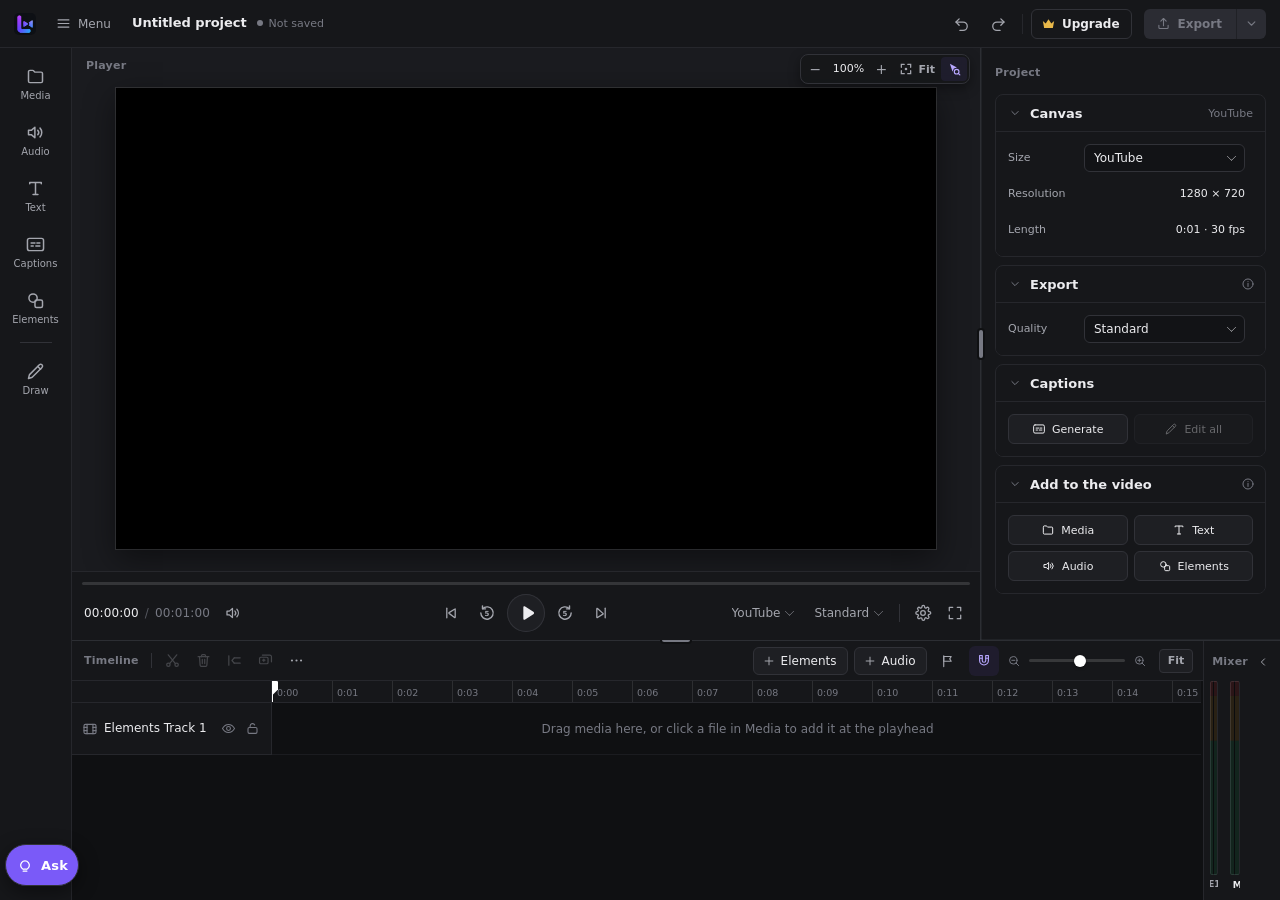
==== index.html @ 3e66e4fc "Lookie web build Co-Authored-By: Claude Opus 5.5 <noreply@anthropic.com>" ====
<!doctype html>
<html lang="en">
  <head>
    <meta charset="UTF-8" />
    <link rel="icon" type="image/x-icon" href="./favicon.ico" />
    <meta name="viewport" content="width=device-width, initial-scale=1.0" />
    <title>Lookie</title>
    <script type="module" crossorigin src="./assets/index-CnXq1qCG.js"></script>
    <link rel="stylesheet" crossorigin href="./assets/index-DeLPH0o-.css">
  </head>
  <body>
    <div id="root"></div>
  </body>
</html>
---- assets/index-DeLPH0o-.css ----
html,body,#root{margin:0;min-height:100vh;color-scheme:dark}body{font-family:Segoe UI Variable Text,Segoe UI,system-ui,-apple-system,sans-serif;font-size:13px;line-height:1.4;background:#0f1012;color:#ececef;-webkit-font-smoothing:antialiased;text-rendering:optimizeLegibility}button,input,select,textarea{font-family:inherit}body{user-select:none;-webkit-user-select:none}input,textarea,[contenteditable=true]{user-select:text;-webkit-user-select:text}::selection{background:#7a5af873;color:#fff}::-webkit-scrollbar{width:10px;height:10px}::-webkit-scrollbar-track{background:transparent}::-webkit-scrollbar-thumb{background:#34353b;border-radius:10px;border:3px solid transparent;background-clip:padding-box;min-height:32px}::-webkit-scrollbar-thumb:hover{background-color:#4a4b53}::-webkit-scrollbar-thumb:active{background-color:#5a5b64}::-webkit-scrollbar-button{display:none;width:0;height:0}::-webkit-scrollbar-corner{background:transparent}@keyframes demoCamShake{0%,to{translate:0 0;rotate:0deg;scale:1.08}13%{translate:-4% 2%;rotate:-.8deg}27%{translate:3% -3%;rotate:.6deg}41%{translate:-2% -1%;rotate:.2deg}55%{translate:4% 2%;rotate:-.6deg}69%{translate:-3% 3%;rotate:.7deg}83%{translate:2% -2%;rotate:-.3deg}}@keyframes demoKenBurnsIn{0%{scale:1;translate:0 0}to{scale:1.3;translate:7% 3%}}@keyframes demoKenBurnsOut{0%{scale:1.3;translate:7% 3%}to{scale:1;translate:0 0}}@keyframes demoBeatZoom{0%,50%{scale:1.16}18%,68%{scale:1.03}49%,99%{scale:1}}@keyframes demoTicker{0%{translate:110% 0}to{translate:-110% 0}}.lk-gallery{display:flex;flex-direction:column;gap:10px}.lk-tabs{display:flex;gap:2px;padding:3px;border-radius:10px;background:var(--bg-elevated);border:1px solid var(--border-light)}.lk-tab{flex:1;position:relative;padding:6px 4px;border:none;border-radius:7px;background:transparent;color:var(--text-secondary);font-size:11px;font-weight:600;cursor:pointer;white-space:nowrap}.lk-tab:hover{color:var(--text-primary)}.lk-tab.active{background:var(--bg-panel, #1b1d24);color:var(--text-primary);box-shadow:0 1px 3px #00000059}.lk-dot{position:absolute;top:5px;right:6px;width:5px;height:5px;border-radius:50%;background:var(--accent-from)}.lk-cats{flex-wrap:wrap;overflow-x:visible}.lk-hint{margin:0;font-size:11px;line-height:1.4;color:var(--text-secondary)}.lk-intensity{padding:2px 0}.lk-grid{display:grid;grid-template-columns:repeat(auto-fill,minmax(92px,1fr));gap:10px}.lk-card{display:flex;flex-direction:column;gap:5px;padding:0;border:none;background:none;cursor:pointer;text-align:left;min-width:0}.lk-card-img{display:block;width:100%;aspect-ratio:4 / 3;object-fit:cover;border-radius:8px;border:2px solid var(--border-light);background:#111;transition:border-color .12s,transform .12s}.lk-card:hover .lk-card-img{border-color:var(--accent-from);transform:translateY(-1px)}.lk-card.active .lk-card-img{border-color:var(--accent-from);box-shadow:0 0 0 2px var(--accent-from)}.lk-card-label{font-size:11px;color:var(--text-secondary);overflow:hidden;text-overflow:ellipsis;white-space:nowrap}.lk-card.active .lk-card-label{color:var(--text-primary);font-weight:600}.lk-card,.lk-card.active,.lk-card:hover{background:none;box-shadow:none}.audio-cleanup{margin-top:14px;padding-top:12px;border-top:1px solid var(--border);display:flex;flex-direction:column;gap:8px}.ac-title{font-size:12px;font-weight:700;color:var(--text-primary);letter-spacing:.02em}.ac-row{display:flex;gap:8px;align-items:center}.ac-seg{display:flex;flex:1;border:1px solid var(--border);border-radius:8px;overflow:hidden}.ac-seg button{flex:1;border:0;border-right:1px solid var(--border);background:transparent;color:var(--text-secondary);padding:7px 4px;font-size:12px;cursor:pointer}.ac-seg button:last-child{border-right:0}.ac-seg button.active{background:var(--accent-from, #a855f7);color:#fff}.ac-go{height:32px;padding:0 14px;border-radius:8px;border:0;cursor:pointer;font-weight:700;font-size:13px;color:#fff;background:linear-gradient(135deg,var(--accent-from, #a855f7),var(--accent-to, #6366f1))}.ac-go:disabled{opacity:.6;cursor:default}.ac-wide{width:100%}.ac-hint{margin:0;font-size:12px;color:var(--text-secondary);line-height:1.4}.ac-note{margin:2px 0 0;font-size:12px;color:#fde68a;line-height:1.4}.audio-cleanup label.ac-check{display:flex!important;flex-direction:row!important;align-items:center;gap:8px;font-size:12.5px;color:var(--text-primary);cursor:pointer}.audio-cleanup label.ac-check input{width:15px!important;height:15px;margin:0;accent-color:var(--accent-from, #a855f7)}.vt-grid{display:grid;grid-template-columns:repeat(3,1fr);gap:6px}.vt-grid button{height:30px;border:1px solid var(--border);border-radius:8px;background:transparent;color:var(--text-secondary);font-size:12px;cursor:pointer}.vt-grid button:hover:not(:disabled){color:var(--text-primary);border-color:var(--accent-from, #a855f7)}.vt-grid button.active{color:#fff;background:var(--accent-from, #a855f7);border-color:transparent}.vt-grid button:disabled{opacity:.6;cursor:default}.rf-select{width:100%;height:32px;border-radius:8px;border:1px solid var(--border);background:var(--bg-input, #0c0d12);color:var(--text-primary);padding:0 8px}.stage-text.stage-text-editing{cursor:text;outline:1.5px dashed var(--accent-from, #a855f7);outline-offset:2px;caret-color:transparent;user-select:text;-webkit-user-select:text}.cap-hl-toggle{display:flex!important;flex-direction:row!important;align-items:center;gap:8px;font-size:13px;margin:2px 0 10px;cursor:pointer}.cap-hl-toggle input{width:16px!important;height:16px;margin:0;accent-color:var(--accent-from, #a855f7)}.cap-hl-row.cap-hl-off{opacity:.45}.cap-preset-card .cap-preset-preview,.tpl-card .tpl-card-stage{background:radial-gradient(120% 90% at 30% 10%,rgba(255,236,210,.22),transparent 60%),linear-gradient(160deg,#8b9099,#5f646e,#3c4048)}.widget-grid{display:grid;grid-template-columns:repeat(2,1fr);gap:6px;padding:0 2px 8px}.widget-chip{display:flex;flex-direction:column;align-items:flex-start;gap:2px;text-align:left;border:1px solid var(--border);border-radius:10px;background:var(--surface-2, #1a1c25);padding:8px 10px;cursor:pointer}.widget-chip:hover{border-color:var(--accent-from, #a855f7)}.widget-chip-name{font-size:12.5px;font-weight:700;color:var(--text-primary)}.widget-chip-hint{font-size:11px;color:var(--text-secondary)}.edit-caret{position:fixed;z-index:2147483000;pointer-events:none;border-radius:1px;animation:edit-caret-blink 1.06s steps(1,end) .5s infinite}.edit-caret-line{background:#fff;mix-blend-mode:difference}.edit-caret-outline{box-shadow:0 0 0 1px #00000073,0 0 0 2px #ffffff59}@keyframes edit-caret-blink{0%{opacity:1}50%{opacity:0}}@keyframes demoTypeIn{0%{clip-path:inset(0 100% 0 0)}70%,to{clip-path:inset(0 0 0 0)}}.elements-flyout.pk-flyout,.media-flyout.pk-flyout{padding:0;gap:0;display:flex;flex-direction:column}.pk-panel{display:flex;flex-direction:column;min-height:0;flex:1 1 auto}.pk-body{flex:1 1 auto;min-height:0;overflow-y:auto;overflow-x:hidden;padding:0 12px 16px;display:flex;flex-direction:column;gap:12px;scrollbar-gutter:stable}.pk-sticky{position:sticky;top:0;z-index:2;margin:0 -12px;padding:0 12px 8px;background:var(--bg-panel);display:flex;flex-direction:column;gap:8px}.pk-footer{flex:0 0 auto;padding:10px 12px;border-top:1px solid var(--border);background:var(--bg-panel);display:flex;flex-direction:column;gap:8px}.pk-header{flex:0 0 auto;height:48px;display:flex;align-items:center;gap:8px;padding:0 8px 0 14px}.pk-title{margin:0;font-size:var(--fs-lg);font-weight:600;color:var(--text-primary);letter-spacing:0;flex:1 1 auto;white-space:nowrap;overflow:hidden;text-overflow:ellipsis}.pk-header-actions{display:flex;align-items:center;gap:4px;flex:0 0 auto}.pk-icon-btn{width:28px;height:28px;padding:0;display:inline-flex;align-items:center;justify-content:center;border:0;border-radius:var(--r-md);background:transparent;color:var(--text-secondary);cursor:pointer;flex:0 0 auto}.pk-icon-btn:hover:not(:disabled){background:var(--bg-hover);color:var(--text-primary);border-color:transparent}.pk-icon-btn.on{background:var(--bg-hover);color:var(--text-primary)}.pk-primary{height:var(--ctl-h);padding:0 12px;display:inline-flex;align-items:center;justify-content:center;gap:6px;border:0;border-radius:var(--r-md);background:var(--accent);color:var(--text-on-accent);font-size:var(--fs-sm);font-weight:600;cursor:pointer;white-space:nowrap}.pk-primary:hover:not(:disabled){background:var(--accent-hover);border-color:transparent}.pk-primary:active:not(:disabled){background:var(--accent-press)}.pk-primary.block{width:100%;height:var(--ctl-h-lg);font-size:var(--fs-md)}.pk-secondary{height:var(--ctl-h);padding:0 10px;display:inline-flex;align-items:center;justify-content:center;gap:6px;border:1px solid var(--border-light);border-radius:var(--r-md);background:var(--bg-elevated);color:var(--text-primary);font-size:var(--fs-sm);font-weight:500;cursor:pointer;white-space:nowrap}.pk-secondary.on{border-color:var(--accent-line);background:var(--accent-soft)}.pk-search{position:relative;display:flex;align-items:center}.pk-search input{width:100%;height:var(--ctl-h-lg);padding:0 30px 0 32px;border:1px solid var(--border-light);border-radius:var(--r-md);background:var(--bg-input);color:var(--text-primary);font-size:var(--fs-md)}.pk-search-icon{position:absolute;left:10px;color:var(--text-muted);pointer-events:none}.pk-search-clear{position:absolute;right:4px;width:24px;height:24px;padding:0;border:0;border-radius:var(--r-sm);background:transparent;color:var(--text-muted);display:inline-flex;align-items:center;justify-content:center}.pk-search-clear:hover:not(:disabled){color:var(--text-primary);background:var(--bg-hover);border-color:transparent}.pk-chips{display:flex;gap:6px;overflow-x:auto;overflow-y:hidden;scrollbar-width:none;margin:0 -12px;padding:0 12px;-webkit-mask-image:linear-gradient(90deg,#000 calc(100% - 18px),transparent);mask-image:linear-gradient(90deg,#000 calc(100% - 18px),transparent)}.pk-chips::-webkit-scrollbar{display:none}.pk-chip{flex:0 0 auto;height:26px;padding:0 10px;display:inline-flex;align-items:center;gap:5px;border:1px solid var(--border-light);border-radius:999px;background:transparent;color:var(--text-secondary);font-size:var(--fs-sm);font-weight:500;white-space:nowrap;cursor:pointer}.pk-chip:hover:not(:disabled){color:var(--text-primary);background:var(--bg-elevated)}.pk-chip.on,.pk-chip.on:hover:not(:disabled){background:var(--text-primary);border-color:var(--text-primary);color:var(--bg-app);font-weight:600}.pk-chip-count{font-size:var(--fs-2xs);opacity:.7;font-variant-numeric:tabular-nums}.pk-seg{display:flex;gap:2px;padding:2px;background:var(--bg-input);border:1px solid var(--border);border-radius:var(--r-lg);flex:0 0 auto}.pk-seg button{flex:1 1 0;min-width:0;height:26px;padding:0 6px;border:0;border-radius:var(--r-md);background:transparent;color:var(--text-secondary);font-size:var(--fs-sm);font-weight:500;white-space:nowrap;overflow:hidden;text-overflow:ellipsis;cursor:pointer}.pk-seg button:hover:not(.on):not(:disabled){color:var(--text-primary);background:#ffffff0a}.pk-seg button.on{background:var(--bg-hover);color:var(--text-primary);font-weight:600;box-shadow:0 1px 2px #0006,inset 0 0 0 1px #ffffff0d}.pk-shelf{display:flex;flex-direction:column;gap:8px}.pk-shelf-head{display:flex;align-items:center;justify-content:space-between;min-height:22px}.pk-shelf-head h3,.pk-drill-head h3{margin:0;font-size:var(--fs-sm);font-weight:600;color:var(--text-primary);letter-spacing:0;text-transform:none}.pk-see-all{height:22px;padding:0 4px 0 6px;display:inline-flex;align-items:center;gap:2px;border:0;border-radius:var(--r-sm);background:transparent;color:var(--text-secondary);font-size:var(--fs-xs);font-weight:500;cursor:pointer}.pk-see-all:hover:not(:disabled){color:var(--text-primary);background:var(--bg-hover);border-color:transparent}.pk-drill-head{display:flex;align-items:center;gap:4px;margin-left:-6px;min-height:28px}.pk-section-label{margin:2px 0 -4px;font-size:var(--fs-xs);font-weight:600;color:var(--text-muted)}.pk-grid{display:grid;gap:8px}.pk-grid.c2{grid-template-columns:repeat(2,minmax(0,1fr))}.pk-grid.c3{grid-template-columns:repeat(3,minmax(0,1fr))}.pk-grid.c4{grid-template-columns:repeat(4,minmax(0,1fr))}@container pkpanel (min-width: 400px){.pk-grid.c3{grid-template-columns:repeat(4,minmax(0,1fr))}.pk-grid.c4{grid-template-columns:repeat(5,minmax(0,1fr))}.pk-grid.c2{grid-template-columns:repeat(3,minmax(0,1fr))}}.pk-panel{container:pkpanel / inline-size}.pk-tile{position:relative;display:flex;flex-direction:column;gap:5px;min-width:0;padding:0;border:0;background:transparent;color:var(--text-secondary);text-align:left;cursor:pointer}.pk-tile:hover:not(:disabled),.pk-tile:active:not(:disabled){background:transparent}.pk-tile:focus-visible{box-shadow:none}.pk-tile-thumb{position:relative;display:flex;align-items:center;justify-content:center;width:100%;aspect-ratio:16 / 9;overflow:hidden;border:1px solid var(--border);border-radius:var(--r-md);background:var(--bg-elevated);color:#c9cad1;transition:border-color var(--dur-fast) var(--ease),background var(--dur-fast) var(--ease)}.pk-tile.sq .pk-tile-thumb{aspect-ratio:1 / 1}.pk-tile:hover .pk-tile-thumb{border-color:var(--border-strong);background:var(--bg-hover)}.pk-tile:focus-visible .pk-tile-thumb{box-shadow:var(--focus-ring)}.pk-tile.on .pk-tile-thumb{border-color:var(--accent);box-shadow:0 0 0 1px var(--accent)}.pk-tile-thumb>img,.pk-tile-thumb>video{width:100%;height:100%;object-fit:contain;display:block}.pk-tile-thumb>.pk-cover{width:100%;height:100%;object-fit:cover;background-size:cover;background-position:center}.pk-tile-thumb svg:not(.icon){max-width:60%;max-height:66%}.pk-tile-label{font-size:var(--fs-xs);line-height:1.25;white-space:nowrap;overflow:hidden;text-overflow:ellipsis}.pk-tile:hover .pk-tile-label,.pk-tile.on .pk-tile-label{color:var(--text-primary)}.pk-tile-add{position:absolute;right:4px;bottom:4px;width:20px;height:20px;display:inline-flex;align-items:center;justify-content:center;border-radius:999px;background:var(--accent);color:#fff;box-shadow:var(--shadow-1);opacity:0;transform:scale(.85);transition:opacity var(--dur-fast) var(--ease),transform var(--dur-fast) var(--ease);pointer-events:none}.pk-tile:hover .pk-tile-add,.pk-tile:focus-visible .pk-tile-add{opacity:1;transform:scale(1)}.pk-tile.locked .pk-tile-add{display:none}.pk-tile-badge{position:absolute;top:4px;left:4px;display:inline-flex}.pk-list{display:flex;flex-direction:column;gap:2px}.pk-row{position:relative;display:flex;align-items:center;gap:10px;min-height:48px;padding:6px;border-radius:var(--r-md);cursor:pointer}.pk-row:hover,.pk-row:focus-within{background:var(--bg-elevated)}.pk-row.on{background:var(--accent-softer)}.pk-row-play{width:32px;height:32px;flex:0 0 auto;padding:0;display:inline-flex;align-items:center;justify-content:center;border:1px solid var(--border-light);border-radius:999px;background:var(--bg-elevated);color:var(--text-primary)}.pk-row-play.on{background:var(--text-primary);color:var(--bg-app);border-color:var(--text-primary)}.pk-row-main{flex:1 1 auto;min-width:0;display:flex;flex-direction:column;gap:3px;border:0;padding:0;background:transparent;text-align:left;color:inherit;cursor:pointer}.pk-row-main:hover:not(:disabled){background:transparent}.pk-row-title{display:flex;align-items:center;gap:6px;min-width:0;font-size:var(--fs-md);font-weight:500;color:var(--text-primary)}.pk-row-title>span:first-child{white-space:nowrap;overflow:hidden;text-overflow:ellipsis;min-width:0}.pk-row-sub{font-size:var(--fs-xs);color:var(--text-muted);white-space:nowrap;overflow:hidden;text-overflow:ellipsis}.pk-row-side{display:flex;align-items:center;gap:2px;flex:0 0 auto}.pk-row-add{width:28px;height:28px;padding:0;display:inline-flex;align-items:center;justify-content:center;border:0;border-radius:var(--r-md);background:transparent;color:var(--text-secondary)}.pk-row:hover .pk-row-add,.pk-row-add:focus-visible{background:var(--accent);color:#fff}.pk-row-add:hover:not(:disabled){background:var(--accent-hover);color:#fff;border-color:transparent}.pk-row-fav{color:var(--text-muted);opacity:0}.pk-row:hover .pk-row-fav,.pk-row-fav:focus-visible,.pk-row-fav.on{opacity:1}.pk-row-fav.on{color:var(--warning)}.pk-row-fav.on .icon{fill:currentColor}.pk-tag{flex:0 0 auto;padding:0 5px;border-radius:var(--r-xs);background:var(--bg-hover);color:var(--text-secondary);font-size:var(--fs-2xs);font-weight:600;line-height:16px}.pk-disclosure{border:1px solid var(--border);border-radius:var(--r-lg);background:var(--bg-app)}.pk-disclosure-btn{width:100%;height:32px;padding:0 10px;display:flex;align-items:center;gap:8px;border:0;border-radius:var(--r-lg);background:transparent;color:var(--text-secondary);font-size:var(--fs-sm);font-weight:500;cursor:pointer}.pk-disclosure-btn:hover:not(:disabled){color:var(--text-primary);background:var(--bg-elevated);border-color:transparent}.pk-disclosure-btn>span:first-of-type{flex:1 1 auto;text-align:left}.pk-disclosure-badge{flex:0 1 auto!important;color:var(--text-muted);font-size:var(--fs-xs);white-space:nowrap;overflow:hidden;text-overflow:ellipsis;max-width:55%;text-align:right}.pk-disclosure-chev{transition:transform var(--dur) var(--ease)}.pk-disclosure.open .pk-disclosure-chev{transform:rotate(180deg)}.pk-disclosure-body{padding:4px 10px 12px;display:flex;flex-direction:column;gap:10px}.pk-field{display:flex;flex-direction:column;gap:5px;font-size:var(--fs-xs);color:var(--text-secondary)}.pk-field-row{display:flex;align-items:center;justify-content:space-between;gap:10px;font-size:var(--fs-sm);color:var(--text-secondary)}.pk-check{display:flex;align-items:center;gap:8px;font-size:var(--fs-sm);color:var(--text-secondary);cursor:pointer}.pk-check input{margin:0}.pk-hint{margin:0;font-size:var(--fs-xs);line-height:1.45;color:var(--text-muted);display:flex;align-items:center;gap:6px}.pk-hint.warn{color:var(--warning)}.pk-hint.err{color:var(--danger)}.pk-info{display:inline-flex;color:var(--text-muted);cursor:help;border-radius:999px}.pk-info:hover,.pk-info:focus-visible{color:var(--text-primary);outline:none}.pk-empty{display:flex;flex-direction:column;align-items:center;gap:8px;padding:28px 12px;text-align:center;color:var(--text-muted)}.pk-empty p{margin:0;font-size:var(--fs-sm);color:var(--text-secondary);max-width:240px;line-height:1.45}.pk-more{align-self:center}.pk-selbar{display:flex;align-items:center;gap:2px;padding:2px 2px 2px 10px;border:1px solid var(--accent-line);border-radius:var(--r-lg);background:var(--accent-softer);font-size:var(--fs-xs);color:var(--text-primary)}.pk-selbar>span{flex:1 1 auto;font-weight:600}.pk-menu-wrap{position:relative}.pk-menu{position:absolute;right:0;top:calc(100% + 4px);z-index:30;min-width:180px;padding:4px;border-radius:var(--r-lg);background:var(--bg-elevated);box-shadow:var(--shadow-pop);display:flex;flex-direction:column}.pk-menu button{height:30px;padding:0 10px;display:flex;align-items:center;gap:8px;border:0;border-radius:var(--r-md);background:transparent;color:var(--text-primary);font-size:var(--fs-sm);text-align:left}.pk-menu button.danger{color:var(--danger)}.pk-menu hr{border:0;border-top:1px solid var(--border-light);margin:4px 2px}.media-library.pk-panel{padding:0;gap:0;overflow:hidden;border-right:0;background:transparent}.media-card.pk-tile{cursor:grab}.media-rec-btn .icon{color:var(--danger)}.media-card.pk-tile:active{cursor:grabbing}.pk-duration{position:absolute;left:4px;bottom:4px;padding:0 5px;border-radius:var(--r-xs);background:#000000b8;color:#fff;font-size:var(--fs-2xs);line-height:16px;font-variant-numeric:tabular-nums}.rec-card{display:flex;flex-direction:column;gap:10px;padding:10px;border:1px solid var(--border-light);border-radius:var(--r-lg);background:var(--bg-elevated)}.rec-card-head{display:flex;align-items:center;gap:6px;font-size:var(--fs-sm);font-weight:600;color:var(--text-primary)}.rec-card-head .pk-icon-btn{margin-left:auto;width:24px;height:24px}.rec-modes{display:grid;grid-template-columns:repeat(2,minmax(0,1fr));gap:6px}.rec-mode{height:32px;padding:0 8px;display:flex;align-items:center;gap:7px;border:1px solid var(--border-light);border-radius:var(--r-md);background:var(--bg-panel);color:var(--text-secondary);font-size:var(--fs-xs);text-align:left;min-width:0}.rec-mode span{white-space:nowrap;overflow:hidden;text-overflow:ellipsis}.rec-mode.on{border-color:var(--accent);background:var(--accent-softer);color:var(--text-primary)}.rec-card .pk-disclosure{background:var(--bg-panel)}.rec-live-label{flex:1 1 auto;font-size:var(--fs-xs);color:var(--text-muted)}.rec-live .pk-primary{background:var(--danger)}.pk-tabs-wrap{flex:0 0 auto;padding:0 12px 10px}.pk-search-row{display:flex;align-items:center;gap:4px}.pk-search-row>.pk-search{flex:1 1 auto;min-width:0}.pk-search-row>.pk-icon-btn{width:32px;height:32px}.pk-filter-pop{display:flex;flex-direction:column;gap:8px;padding:8px 0 0;border-top:1px solid var(--border)}.pk-spin{width:12px;height:12px;border:2px solid currentColor;border-right-color:transparent;border-radius:50%;animation:pk-spin .8s linear infinite}@keyframes pk-spin{to{transform:rotate(360deg)}}.pk-progress{height:3px;border-radius:3px;background:var(--bg-hover);overflow:hidden}.pk-progress>span{display:block;height:100%;background:var(--accent);transition:width .2s linear}.pk-icon-thumb{width:44%;height:44%;color:#c9cad1}.pk-emoji-thumb{font-size:26px;line-height:1}.pk-font-sample{font-size:22px;max-width:90%;white-space:nowrap;overflow:hidden}.pk-template-sample{font-size:10px;max-width:92%;text-align:center;line-height:1.15;white-space:normal}.pk-cap-sample{max-width:92%;text-align:center;white-space:nowrap;overflow:hidden;text-overflow:ellipsis}.pk-tile-thumb .bundled-thumb{width:100%;height:100%;aspect-ratio:auto;border-radius:0}.sfx-row-wave .capsfx-wave{width:100%;height:14px;margin:0}.sfx-dur{min-width:38px;text-align:right;font-variant-numeric:tabular-nums}.pk-body .music-panel{padding:0;overflow:visible;gap:10px}.pk-body .vo-panel{padding:0;gap:16px}.vo-panel .vo-text{min-height:72px}.vo-panel .vo-voices button.vo-voice{border-color:var(--border-light)}.vo-panel .vo-voices button.vo-voice.on{border-color:var(--accent);background:var(--accent-softer)}.vo-panel .vo-actions{display:flex;gap:6px}.vo-panel .vo-actions button.pk-primary,.vo-panel .vo-actions button.pk-secondary{flex:1 1 0;padding:0 10px;border-radius:var(--r-md);font-size:var(--fs-sm)}.vo-panel .vo-actions button.pk-primary{background:var(--accent);border:0;color:#fff;font-weight:600}.vo-panel .vo-rec-start{width:100%;height:var(--ctl-h-lg)}.vo-panel .vo-rec-start .icon{color:var(--danger)}.vo-panel .vo-rec-live{background:var(--danger)}.pk-body .am-panel{gap:10px}.pk-grid.tsg-grid{margin:0}.pk-tile.tsg-card .tsg-stage{display:block;border:1px solid var(--border);border-radius:var(--r-md);transform:none}.pk-tile.tsg-card:hover .tsg-stage{border-color:var(--border-strong);transform:none}.pk-body .emoji-picker{display:flex;flex-direction:column;gap:10px}.pk-body .emoji-grid{grid-template-columns:repeat(auto-fill,minmax(36px,1fr));gap:2px}.pk-body .emoji-btn.emoji-btn{font-size:22px;border-radius:var(--r-md)}.pk-body .emoji-btn.emoji-btn:hover{transform:none;background:var(--bg-hover);border-color:transparent}.pk-body .emoji-related{margin:0;padding:0 0 8px;border-bottom:1px solid var(--border);display:flex;flex-direction:column;gap:4px}.cs-root.pk-panel{flex:1 1 auto;min-height:0}.pk-grid.cap-tpl-grid{grid-template-columns:repeat(2,minmax(0,1fr))}.cap-tpl-grid .tpl-card{border-width:1px;border-radius:var(--r-md);min-width:0}.cap-tpl-grid .tpl-card-stage{height:72px;padding:6px 8px}.cap-tpl-grid .tpl-card-text{font-size:15px}.cap-tpl-grid .tpl-card.active{border-color:var(--accent);box-shadow:0 0 0 1px var(--accent)}.cap-generate{display:flex;flex-direction:column;gap:6px}.cs-list-tools{flex:0 0 auto;padding:0 12px 8px;display:flex;flex-direction:column;gap:8px;border-bottom:1px solid var(--border)}.cs-list-tools:empty{display:none}.cs-find-opts{display:flex;align-items:center;gap:2px;font-size:var(--fs-xs);color:var(--text-secondary)}.cs-find-count{margin-right:4px}.pk-icon-btn.cs-opt-btn{width:auto;min-width:28px;padding:0 6px;font-size:var(--fs-xs);font-family:var(--font-mono)}.cs-replace-row{display:flex;gap:4px}.cs-replace-row .cs-search-input{height:var(--ctl-h);padding:0 8px}.draw-tools{display:grid;grid-template-columns:repeat(4,minmax(0,1fr));gap:6px}.draw-tool{height:54px;padding:4px 2px;display:flex;flex-direction:column;align-items:center;justify-content:center;gap:4px;border:1px solid var(--border);border-radius:var(--r-md);background:var(--bg-elevated);color:var(--text-secondary);font-size:var(--fs-2xs);min-width:0}.draw-tool span{max-width:100%;white-space:nowrap;overflow:hidden;text-overflow:ellipsis}.draw-tool.on{border-color:var(--accent);background:var(--accent-softer);color:var(--text-primary)}.draw-swatches{display:flex;flex-wrap:wrap;align-items:center;gap:6px}.draw-swatches .swatch{width:22px;height:22px}.draw-swatches .swatch:hover{transform:none}.draw-swatches input[type=color]{width:28px;height:24px}.draw-footer-row{display:flex;align-items:center;gap:2px}.draw-footer-row .pk-hint{flex:1 1 auto}.context-menu-swatches{display:flex;gap:4px;padding:4px 6px}.context-menu-swatch-btn{padding:3px;border:none;border-radius:5px;background:none;cursor:pointer;line-height:0}.context-menu-swatch-btn:hover{background:var(--bg-hover, rgba(255, 255, 255, .08))}.context-menu-swatch-btn .context-menu-swatch{width:14px;height:14px;border-radius:50%}.plans-btn{display:inline-flex;align-items:center;gap:6px;height:36px;padding:0 14px;margin-right:8px;border-radius:10px;cursor:pointer;font-weight:700;font-size:14px;color:#ffd76a;background:#ffc74014;border:1px solid rgba(255,199,64,.45);transition:background .15s,border-color .15s,transform .15s}.plans-btn:hover{background:#ffc74029;border-color:#ffc740;transform:translateY(-1px)}.plans-btn-premium{color:#fff;background:linear-gradient(135deg,#f59e0b,#f97316);border-color:transparent}.plans-btn-exclusive{color:#fff;background:linear-gradient(135deg,#a855f7,#ec4899 55%,#f59e0b);border-color:transparent}.plans-crown{flex:0 0 auto}.plans-backdrop{position:fixed;top:0;right:0;bottom:0;left:0;z-index:1000;background:#06070cb8;-webkit-backdrop-filter:blur(6px);backdrop-filter:blur(6px);display:flex;align-items:center;justify-content:center;padding:24px}.plans-modal{position:relative;width:min(1080px,100%);max-height:calc(100vh - 48px);overflow:auto;background:radial-gradient(1200px 400px at 50% -120px,rgba(122,90,248,.22),transparent 70%),#12131a;border:1px solid #2a2c38;border-radius:20px;padding:34px 32px 28px;box-shadow:0 30px 80px #0009;color:#e8e9f0}.plans-close{position:absolute;top:14px;right:16px;width:34px;height:34px;border-radius:50%;border:0;background:#ffffff0f;color:#c9cad6;font-size:22px;line-height:1;cursor:pointer}.plans-close:hover{background:#ffffff24;color:#fff}.plans-head{text-align:center;margin-bottom:26px}.plans-head h2{margin:0 0 6px;font-size:28px;letter-spacing:-.02em}.plans-head p{margin:0 0 18px;color:#9a9cad}.plans-billing{display:inline-flex;background:#1c1e28;border:1px solid #2a2c38;border-radius:999px;padding:4px}.plans-billing button{border:0;background:transparent;color:#a9abbb;padding:8px 18px;border-radius:999px;cursor:pointer;font-weight:600;font-size:14px}.plans-billing button.active{background:#2e3040;color:#fff}.plans-save{margin-left:6px;font-size:11px;font-weight:700;color:#4ade80}.plans-grid{display:grid;grid-template-columns:repeat(3,1fr);gap:18px;align-items:stretch}@media (max-width: 860px){.plans-grid{grid-template-columns:1fr}}.plans-card{position:relative;display:flex;flex-direction:column;background:#181a23;border:1px solid #2a2c38;border-radius:16px;padding:24px 22px 20px}.plans-card-premium{border-color:#f973168c}.plans-card.is-featured{border:1px solid transparent;background:linear-gradient(#1b1626,#1b1626) padding-box,linear-gradient(135deg,#a855f7,#ec4899,#f59e0b) border-box;box-shadow:0 0 0 1px #7a5af826,0 18px 50px #7a5af82e}.plans-card.is-needed{outline:2px solid #ffc740;outline-offset:3px}.plans-ribbon{position:absolute;top:-12px;left:50%;transform:translate(-50%);background:linear-gradient(135deg,#a855f7,#ec4899);color:#fff;font-size:11px;font-weight:800;letter-spacing:.06em;text-transform:uppercase;padding:5px 12px;border-radius:999px;white-space:nowrap}.plans-name{display:flex;align-items:center;gap:7px;font-size:18px;font-weight:800}.plans-card-premium .plans-name{color:#fdba74}.plans-card-exclusive .plans-name{color:#f0abfc}.plans-price{margin:12px 0 6px;display:flex;align-items:baseline;gap:6px;flex-wrap:wrap}.plans-amount{font-size:34px;font-weight:800;letter-spacing:-.02em;color:#fff}.plans-per{color:#8d8fa1;font-size:13px}.plans-tagline{color:#a9abbb;font-size:14px;margin:0 0 16px;min-height:40px}.plans-features{list-style:none;padding:0;margin:0 0 20px;display:flex;flex-direction:column;gap:10px;flex:1}.plans-features li{display:flex;gap:9px;font-size:14px;line-height:1.35;color:#dcdde6}.plans-check{flex:0 0 auto;margin-top:2px;color:#4ade80}.plans-card-exclusive .plans-check{color:#e879f9}.plans-soon{display:inline-block;margin-left:6px;font-style:normal;font-size:10.5px;font-weight:700;color:#93c5fd;background:#3b82f624;border-radius:999px;padding:1px 7px;vertical-align:1px}.plans-cta{height:44px;border-radius:11px;border:0;cursor:pointer;font-weight:800;font-size:15px;color:#fff;background:linear-gradient(135deg,#f59e0b,#f97316);transition:transform .15s,filter .15s}.plans-card-exclusive .plans-cta{background:linear-gradient(135deg,#a855f7,#ec4899)}.plans-cta:hover:not(:disabled){transform:translateY(-1px);filter:brightness(1.08)}.plans-cta.is-current{background:#2a2c38;color:#a9abbb;cursor:default}.plans-cta-spacer{height:44px}.plans-dev{margin-top:8px;border:1px dashed #3a3d4d;background:transparent;color:#7c7f93;border-radius:8px;padding:5px;font-size:12px;cursor:pointer}.plans-dev:hover{color:#cfd0db;border-color:#6b6f85}.plans-notice{margin-top:18px;text-align:center;font-size:14px;color:#fde68a;background:#f59e0b1a;border:1px solid rgba(245,158,11,.35);border-radius:10px;padding:10px 14px}.premium-badge{display:inline-flex;align-items:center;gap:3px;font-size:10px;font-weight:800;letter-spacing:.02em;line-height:1;color:#fff;background:linear-gradient(135deg,#f59e0b,#f97316);border-radius:999px;padding:3px 6px 3px 5px;box-shadow:0 1px 4px #0006}.premium-badge .plans-crown{width:10px;height:10px}.premium-badge-exclusive{background:linear-gradient(135deg,#a855f7,#ec4899)}.tpl-card{position:relative}.tpl-card-badge{position:absolute;top:6px;right:6px;z-index:2;pointer-events:none}.tpl-card.is-locked .tpl-card-stage{filter:saturate(.85)}.tpl-card.is-locked:hover .tpl-card-badge .premium-badge{transform:scale(1.08)}.element-chip{position:relative}.element-chip-badge{position:absolute;top:4px;right:4px;pointer-events:none;z-index:1}.element-chip-badge .premium-badge{font-size:0;padding:3px;gap:0}.insp-row{display:grid;grid-template-columns:68px minmax(0,1fr) auto;align-items:center;column-gap:8px;min-height:var(--ctl-h)}.insp-row.is-stacked{grid-template-columns:minmax(0,1fr) auto}.insp-row.is-stacked>.insp-label{grid-column:1 / -1}.insp-row.is-stacked>.insp-ctl{grid-column:1}.insp-label{font-size:var(--fs-xs);color:var(--text-secondary);white-space:nowrap;overflow:hidden;text-overflow:ellipsis;-webkit-user-select:none;user-select:none;cursor:default}.insp-ctl{display:flex;align-items:center;gap:8px;min-width:0}.insp-ctl>.dropdown,.insp-ctl>.custom-dropdown,.insp-ctl>select,.insp-ctl>.insp-seg{flex:1;min-width:0}.insp-acts{display:inline-flex;align-items:center;gap:2px}.insp-reset,.insp-kf{width:18px;height:18px;padding:0;display:inline-grid;place-items:center;border:0!important;border-radius:var(--r-sm);background:transparent!important;color:var(--text-muted);cursor:pointer}.insp-reset:hover,.insp-kf:hover:not(:disabled){color:var(--text-primary);background:var(--bg-hover)!important}.insp-reset.is-hidden{visibility:hidden}.insp-kf path{fill:none;stroke:currentColor;stroke-width:1.3}.insp-kf.keyed{color:var(--accent-text)}.insp-kf.keyed path{fill:var(--accent-soft)}.insp-kf.on{color:var(--accent-text)}.insp-kf.on path{fill:var(--accent);stroke:var(--accent-text)}.insp-kf:disabled{opacity:.35;cursor:default}.insp-range{-webkit-appearance:none;-moz-appearance:none;appearance:none;flex:1;min-width:40px;height:16px;margin:0;padding:0;background:transparent;cursor:pointer;--fill: calc(var(--ratio, 0) * 100%)}.insp-range::-webkit-slider-runnable-track{height:3px;border-radius:2px;background:linear-gradient(to right,var(--accent) var(--fill),var(--border-strong) var(--fill))}.insp-range::-webkit-slider-thumb{-webkit-appearance:none;width:12px;height:12px;margin-top:-4.5px;border-radius:50%;background:#fff;box-shadow:0 0 0 1px #0000004d,0 1px 2px #00000080}.insp-range:hover::-webkit-slider-thumb{transform:scale(1.15)}.insp-range:focus-visible{outline:none}.insp-range:focus-visible::-webkit-slider-thumb{box-shadow:0 0 0 3px var(--accent-line)}.insp-range:disabled{opacity:.4;cursor:default}.insp-num{display:inline-flex;align-items:center;flex:0 0 auto;height:24px;width:56px;padding:0 5px 0 0;border:1px solid var(--border-light);border-radius:var(--r-sm);background:var(--bg-input)}.insp-num:hover{border-color:var(--border-strong)}.insp-num:focus-within{border-color:var(--accent-line)}.overlay-card .insp-num input,.insp-num input{flex:1;min-width:0;width:100%;height:22px;padding:0 2px 0 6px!important;border:0!important;background:transparent!important;color:var(--text-primary);font-family:var(--font-mono);font-size:var(--fs-xs);font-variant-numeric:tabular-nums;text-align:right}.insp-num input:focus{outline:none}.insp-unit{font-size:var(--fs-2xs);color:var(--text-muted);margin-left:1px}.insp-seg{display:flex;gap:2px;padding:2px;min-width:0;border:1px solid var(--border);border-radius:var(--r-md);background:var(--bg-input)}.insp-seg.is-wrap{flex-wrap:wrap}.insp-seg>button{flex:1 1 0;min-width:0;height:22px;padding:0 6px;display:inline-flex;align-items:center;justify-content:center;gap:4px;border:0!important;border-radius:var(--r-sm);background:transparent;color:var(--text-secondary);font-size:var(--fs-xs);white-space:nowrap;overflow:hidden;text-overflow:ellipsis}.insp-seg.is-wrap>button{flex:1 0 auto}.insp-seg>button:hover:not(.active):not(:disabled){color:var(--text-primary);background:#ffffff0a}.insp-seg>button.active{background:var(--bg-hover);color:var(--text-primary);font-weight:600;box-shadow:0 1px 2px #0006}.insp-seg>button:disabled{opacity:.4}.insp-switch{margin-left:auto;width:30px;height:17px;padding:0;position:relative;border:0!important;border-radius:999px;background:var(--border-strong)!important;cursor:pointer}.insp-switch>span{position:absolute;top:2px;left:2px;width:13px;height:13px;border-radius:50%;background:#fff;transition:transform var(--dur, .15s) ease}.insp-switch.on{background:var(--accent)!important}.insp-switch.on>span{transform:translate(13px)}.insp-color{display:inline-flex;align-items:center;gap:8px}.insp-color input[type=color]{width:28px;height:22px;padding:0;border:1px solid var(--border-light);border-radius:var(--r-sm);background:none;cursor:pointer}.insp-color-hex{font-family:var(--font-mono);font-size:var(--fs-xs);color:var(--text-secondary)}.insp-more{display:flex;flex-direction:column;gap:10px}.insp-more-btn{align-self:flex-start;display:inline-flex;align-items:center;gap:4px;height:22px;padding:0 4px 0 0;border:0!important;background:none!important;color:var(--text-muted);font-size:var(--fs-xs);font-weight:500;cursor:pointer}.insp-more-btn:hover{color:var(--text-primary)}.insp-more-btn .icon{transition:transform var(--dur, .15s) ease}.insp-more.is-open>.insp-more-btn .icon{transform:rotate(90deg)}.insp-more-body{display:flex;flex-direction:column;gap:10px;padding-left:8px;border-left:1px solid var(--border)}.insp-note{margin:0;font-size:var(--fs-2xs);line-height:1.35;color:var(--text-muted)}.insp-note.is-warn{color:var(--warning)}.insp-btnbar{display:flex;gap:4px;flex-wrap:wrap}.insp-btnbar>button{height:26px;min-width:28px;padding:0 8px;display:inline-flex;align-items:center;justify-content:center;gap:5px;font-size:var(--fs-xs);border-radius:var(--r-sm)}.insp-btnbar>button.active{background:var(--bg-hover);color:var(--accent-text);box-shadow:inset 0 0 0 1px var(--accent-line)}.insp-btnbar>.insp-spacer{flex:1}.insp-subhead{font-size:var(--fs-2xs);font-weight:600;letter-spacing:.04em;text-transform:uppercase;color:var(--text-muted);margin-top:2px}.insp-gallery{display:flex;flex-direction:column;gap:6px}.insp-gallery-head{display:flex;align-items:center;min-height:20px}.insp-gallery-title{font-size:var(--fs-xs);color:var(--text-secondary)}.insp-seeall{margin-left:auto;display:inline-flex;align-items:center;gap:2px;height:20px;padding:0 2px 0 6px;border:0!important;background:none!important;color:var(--accent-text);font-size:var(--fs-xs);cursor:pointer}.insp-seeall:hover{text-decoration:underline}.insp-tiles{display:grid;grid-template-columns:repeat(var(--cols, 3),minmax(0,1fr));gap:6px}.insp-tile{display:flex;flex-direction:column;gap:4px;padding:0;min-width:0;height:auto;border:0!important;background:none!important;cursor:pointer;text-align:center}.insp-tile-thumb{position:relative;display:grid;place-items:center;overflow:hidden;aspect-ratio:16 / 10;width:100%;border-radius:var(--r-md);background:var(--bg-elevated);box-shadow:inset 0 0 0 1px var(--border)}.insp-tiles.is-wide .insp-tile-thumb{aspect-ratio:16 / 9}.insp-tile:hover .insp-tile-thumb{box-shadow:inset 0 0 0 1px var(--border-strong)}.insp-tile.active .insp-tile-thumb{box-shadow:0 0 0 2px var(--accent)}.insp-tile-thumb>img,.insp-tile-thumb>.insp-fill{width:100%;height:100%;object-fit:cover;display:block}.insp-tile-none{font-size:18px;color:var(--text-muted)}.insp-tile-label{font-size:var(--fs-2xs);line-height:1.2;color:var(--text-secondary);white-space:nowrap;overflow:hidden;text-overflow:ellipsis}.insp-tile.active .insp-tile-label{color:var(--text-primary);font-weight:600}.properties-panel-wrap .resizable-panel-inner{position:relative}.insp-drill{position:absolute;top:0;right:0;bottom:0;left:0;z-index:30;display:flex;flex-direction:column;background:var(--bg-panel)}.insp-drill-head{display:flex;align-items:center;gap:8px;flex:0 0 auto;height:44px;padding:0 10px;border-bottom:1px solid var(--border)}.insp-back{display:inline-flex;align-items:center;gap:2px;height:28px;padding:0 8px 0 4px;font-size:var(--fs-sm);border-radius:var(--r-md)}.insp-drill-title{font-size:var(--fs-md);font-weight:600;color:var(--text-primary)}.insp-drill-body{flex:1;overflow:auto;padding:12px 14px 16px;display:flex;flex-direction:column;gap:10px}.insp-search{height:var(--ctl-h);padding:0 10px;border-radius:var(--r-md);border:1px solid var(--border-light);background:var(--bg-input);color:var(--text-primary);font-size:var(--fs-sm)}.insp-chips{display:flex;flex-wrap:wrap;gap:4px}.insp-chip{height:22px;padding:0 9px;border-radius:999px;font-size:var(--fs-xs);border:1px solid var(--border-light)!important;background:transparent;color:var(--text-secondary)}.insp-chip.active{background:var(--bg-hover);color:var(--text-primary);border-color:var(--border-strong)!important}.prop-section-summary{margin-left:auto;padding-left:8px;max-width:45%;font-size:var(--fs-xs);font-weight:400;color:var(--text-muted);white-space:nowrap;overflow:hidden;text-overflow:ellipsis}.insp-project{display:flex;flex-direction:column;gap:8px}.insp-project-actions{display:grid;grid-template-columns:1fr 1fr;gap:6px}.insp-project-actions>button{height:30px;font-size:var(--fs-xs);display:inline-flex;align-items:center;justify-content:center;gap:6px}.insp-stat{font-family:var(--font-mono);font-size:var(--fs-xs);color:var(--text-primary);margin-left:auto}.insp-style-sample{font-size:17px;line-height:1;white-space:nowrap}.insp-tile-thumb .cap-anim-demo-text{font-size:12px}.insp-tile-thumb .anim-chip-demo{width:30%;height:40%}.insp-swatches{display:flex;flex-wrap:wrap;gap:4px;padding-left:76px}.insp-swatches .swatch{width:18px;height:18px;border-radius:50%;padding:0;border:1px solid rgba(255,255,255,.15)}.insp-swatches .swatch.active{box-shadow:0 0 0 2px var(--bg-panel),0 0 0 3px var(--accent)}.multi-color-swatch.is-clear{display:inline-grid;place-items:center;background:transparent;color:var(--text-muted);border:1px dashed var(--border-strong)}.prop-section-header{display:flex;align-items:center}.multi-actions>button{display:inline-flex;align-items:center;justify-content:center;gap:5px}.insp-stack{display:flex;flex-direction:column;gap:10px}.cap-live-preview-stage.is-compact .cap-demo-safe{aspect-ratio:16 / 5;padding:6px 10px 8px;align-items:center}.cap-props{gap:10px}.cap-props>.clip-name{display:flex;margin-bottom:4px;font-size:var(--fs-md);font-weight:600}.cap-live-preview-stage.is-compact{box-shadow:0 -10px 0 0 var(--bg-panel),0 10px 16px -12px #000000d9}.cap-props .cap-text-edit{width:100%;min-height:54px}.cap-props .insp-row .cap-text-input{flex:1;min-width:0}.insp-drill .cap-preset-grid{display:grid;grid-template-columns:repeat(2,minmax(0,1fr));gap:8px}.insp-tile-thumb .cap-preset-sample{white-space:nowrap}.insp-btnbar>button.primary{background:var(--accent);color:var(--text-on-accent);border-color:transparent}.insp-btnbar>button.danger:hover{color:var(--danger)}.prop-section-body .insp-row+.insp-row{margin-top:-4px}.sound-tabs{display:flex;gap:4px;padding:4px 10px 8px}.sound-tabs button{flex:1;height:30px;border-radius:8px;border:1px solid var(--border);background:transparent;color:var(--text-secondary);font-weight:600;font-size:12.5px;cursor:pointer}.sound-tabs button.active{background:var(--accent-from, #a855f7);border-color:transparent;color:#fff}.music-panel{display:flex;flex-direction:column;gap:8px;padding:0 10px 10px;overflow:auto}.music-moods{display:flex;flex-wrap:wrap;gap:5px}.music-moods button{border:1px solid var(--border);border-radius:999px;background:transparent;color:var(--text-secondary);font-size:11.5px;padding:3px 10px;cursor:pointer}.music-moods button.active{color:#fff;border-color:var(--accent-from, #a855f7);background:#a855f733}.music-list{display:flex;flex-direction:column;gap:6px}.music-row{display:flex;align-items:center;gap:8px;padding:7px 8px;border:1px solid var(--border);border-radius:10px;background:var(--surface-2, #1a1c25)}.music-play{width:32px;height:32px;border-radius:50%;border:0;background:#2a2c38;color:#fff;cursor:pointer;font-size:12px;flex:0 0 auto}.music-play.on{background:var(--accent-from, #a855f7)}.music-meta{display:flex;flex-direction:column;min-width:0;flex:1}.music-name{font-size:13px;font-weight:700;color:var(--text-primary)}.music-sub{font-size:11px;color:var(--text-secondary)}.music-add{height:28px;padding:0 10px;border-radius:8px;border:1px solid var(--border);background:transparent;color:var(--text-primary);font-size:12px;font-weight:600;cursor:pointer;white-space:nowrap}.music-add:hover:not(:disabled){border-color:var(--accent-from, #a855f7)}.music-add:disabled{opacity:.5;cursor:default}.music-hint{margin:2px 0 0;font-size:11.5px;color:var(--text-secondary);line-height:1.4}.music-source{display:flex;gap:2px;padding:2px;border-radius:9px;background:var(--bg-input, #0f1016);border:1px solid var(--border)}.music-source button{flex:1;height:26px;border:0;border-radius:7px;background:transparent;color:var(--text-secondary);font-size:12px;font-weight:600;cursor:pointer;transition:background .15s,color .15s}.music-source button:hover{color:var(--text-primary)}.music-source button.active{background:var(--bg-elevated, #1a1c25);color:var(--text-primary);box-shadow:0 1px 2px #0006}.am-panel{--am-red: #fa2d48;--am-hover: rgba(255, 255, 255, .06);--am-line: rgba(255, 255, 255, .07);--am-p: 0;display:flex;flex-direction:column;gap:10px;min-width:0;font-family:-apple-system,BlinkMacSystemFont,SF Pro Text,Segoe UI Variable Text,Segoe UI,system-ui,sans-serif}.am-search{position:relative}.am-search-icon{position:absolute;left:9px;top:50%;width:14px;height:14px;transform:translateY(-50%);fill:none;stroke:var(--text-secondary);stroke-width:1.7;stroke-linecap:round;pointer-events:none}.am-search input{width:100%;box-sizing:border-box;height:32px;padding:0 28px 0 30px;border-radius:9px;border:1px solid transparent;background:#ffffff12;color:var(--text-primary);font:inherit;font-size:13px;outline:none;transition:border-color .15s,background .15s}.am-search input::placeholder{color:var(--text-secondary)}.am-search input:focus{border-color:var(--am-red);background:#ffffff17}.am-search input::-webkit-search-cancel-button{display:none}.am-clear{position:absolute;right:5px;top:50%;transform:translateY(-50%);width:20px;height:20px;border:0;border-radius:50%;background:#ffffff2e;color:var(--bg-app, #0c0d12);font-size:14px;font-weight:700;line-height:1;cursor:pointer;display:grid;place-items:center;padding:0}.am-clear:hover{background:#ffffff4d}.am-charts{display:flex;gap:6px;overflow-x:auto;scrollbar-width:none;margin:0 -10px;padding:0 10px;scroll-padding:0 10px;-webkit-mask-image:linear-gradient(90deg,transparent,#000 10px,#000 calc(100% - 18px),transparent);mask-image:linear-gradient(90deg,transparent,#000 10px,#000 calc(100% - 18px),transparent)}.am-charts button{flex:0 0 auto;border:0;border-radius:999px;background:#ffffff12;color:var(--text-primary);font:inherit;font-size:11.5px;font-weight:600;padding:4px 11px;cursor:pointer;transition:background .15s,color .15s}.am-charts button:hover{background:#ffffff21}.am-charts button.active{background:var(--am-red);color:#fff}.am-status{margin:0;font-size:11.5px;color:var(--text-secondary)}.am-error{color:#ff6b7d}.am-empty{margin:10px 0;font-size:12px;color:var(--text-secondary);text-align:center}.am-empty p{margin:0 0 10px}.am-retry{height:28px;padding:0 14px;border-radius:999px;border:0;background:var(--am-red);color:#fff;font:inherit;font-size:12px;font-weight:600;cursor:pointer}.am-body{display:flex;flex-direction:column;gap:14px;transition:opacity .18s}.am-body.stale{opacity:.5;pointer-events:none}.am-section{display:flex;flex-direction:column;gap:8px;min-width:0}.am-section-head{display:flex;align-items:flex-end;justify-content:space-between;gap:8px}.am-section-head>div:first-child{display:flex;flex-direction:column;min-width:0}.am-section-head h3{margin:0;font-size:17px;font-weight:700;letter-spacing:-.01em;color:var(--text-primary)}.am-section-head span{font-size:11px;color:var(--text-secondary);white-space:nowrap;overflow:hidden;text-overflow:ellipsis}.am-shelf-nav{display:flex;gap:4px}.am-shelf-nav button{width:24px;height:24px;border-radius:50%;border:0;background:#ffffff14;color:var(--text-primary);font-size:16px;line-height:1;cursor:pointer;padding:0 0 2px}.am-shelf-nav button:hover{background:#ffffff29}.am-clean{display:flex;align-items:center;gap:5px;font-size:11px;color:var(--text-secondary);white-space:nowrap;cursor:pointer}.am-clean input{margin:0;accent-color:var(--am-red)}.am-img{display:block;width:100%;height:100%;object-fit:cover;opacity:0;transition:opacity .25s;background:#2a2b31}.am-img.loaded{opacity:1}.am-img-empty{opacity:1;display:grid;place-items:center;color:var(--text-secondary);font-size:18px;background:linear-gradient(135deg,#34353d,#24252b)}.am-shelf{display:grid;grid-auto-flow:column;grid-auto-columns:112px;gap:12px;overflow-x:auto;scroll-snap-type:x mandatory;padding-bottom:2px;scrollbar-width:none}.am-card{display:flex;flex-direction:column;gap:2px;min-width:0;scroll-snap-align:start}.am-card-art{position:relative;width:112px;height:112px;padding:0;border:0;border-radius:8px;overflow:hidden;cursor:pointer;background:#2a2b31;box-shadow:0 4px 14px #00000059}.am-card-art:after{content:"";position:absolute;top:0;right:0;bottom:0;left:0;background:#00000040;opacity:0;transition:opacity .18s}.am-card-art:hover:after,.am-card.current .am-card-art:after{opacity:1}.am-rank-chip{position:absolute;left:6px;top:6px;z-index:1;min-width:18px;height:18px;padding:0 5px;box-sizing:border-box;border-radius:9px;background:#0000008c;-webkit-backdrop-filter:blur(6px);backdrop-filter:blur(6px);color:#fff;font-size:10.5px;font-weight:700;line-height:18px;text-align:center}.am-card-play{position:absolute;right:7px;bottom:7px;z-index:1;width:30px;height:30px;border-radius:50%;background:var(--am-red);color:#fff;display:grid;place-items:center;box-shadow:0 2px 8px #0006;opacity:0;transform:scale(.85);transition:opacity .18s,transform .18s}.am-card-art:hover .am-card-play,.am-card-play.playing,.am-card-play.loading,.am-card-play.paused{opacity:1;transform:none}.am-card-play svg{width:13px;height:13px;fill:currentColor}.am-card-title{margin-top:5px;display:flex;align-items:center;gap:4px;font-size:12px;font-weight:600;color:var(--text-primary);white-space:nowrap;overflow:hidden;text-overflow:ellipsis}.am-card.current .am-card-title{color:var(--am-red)}.am-card-artist{font-size:11px;color:var(--text-secondary);white-space:nowrap;overflow:hidden;text-overflow:ellipsis}.am-list{display:flex;flex-direction:column}.am-row{position:relative;display:flex;align-items:center;gap:10px;padding:7px 6px;border-radius:8px;cursor:pointer;min-width:0;transition:background .12s}.am-row+.am-row:before{content:"";position:absolute;left:60px;right:6px;top:0;height:1px;background:var(--am-line)}.am-row:hover,.am-row.current{background:var(--am-hover)}.am-row:hover:before,.am-row:hover+.am-row:before,.am-row.current:before,.am-row.current+.am-row:before{opacity:0}.am-rank{flex:0 0 auto;width:18px;margin-right:-4px;text-align:center;font-size:12px;font-weight:600;color:var(--text-secondary);font-variant-numeric:tabular-nums}.am-row.current .am-rank{color:var(--am-red)}.am-art{position:relative;flex:0 0 auto;width:44px;height:44px;padding:0;border:0;border-radius:6px;overflow:hidden;background:#2a2b31;cursor:pointer;box-shadow:0 1px 3px #00000059}.am-art-over{position:absolute;top:0;right:0;bottom:0;left:0;display:grid;place-items:center;color:#fff;background:#00000073;opacity:0;transition:opacity .15s}.am-art-over svg{width:16px;height:16px;fill:currentColor;filter:drop-shadow(0 1px 2px rgba(0,0,0,.5))}.am-row:hover .am-art-over,.am-art:focus-visible .am-art-over,.am-art-over.playing,.am-art-over.loading,.am-art-over.paused{opacity:1}.am-meta{display:flex;flex-direction:column;gap:1px;min-width:0;flex:1}.am-title{display:flex;align-items:center;gap:5px;min-width:0;font-size:13px;font-weight:600;color:var(--text-primary);letter-spacing:-.005em}.am-row.current .am-title{color:var(--am-red)}.am-title-text{white-space:nowrap;overflow:hidden;text-overflow:ellipsis;min-width:0}.am-explicit{flex:0 0 auto;display:inline-grid;place-items:center;width:12px;height:12px;border-radius:2px;background:#ffffff73;color:#111;font-size:8.5px;font-weight:800;line-height:1}.am-sub{font-size:11.5px;color:var(--text-secondary);white-space:nowrap;overflow:hidden;text-overflow:ellipsis}.am-side{flex:0 0 auto;display:flex;align-items:center;gap:8px}.am-dur{font-size:11px;color:var(--text-secondary);font-variant-numeric:tabular-nums}.am-badge{align-self:flex-start;display:inline-flex;align-items:center;gap:4px;margin-top:3px;height:17px;padding:0 7px 0 5px;border-radius:5px;background:#000;border:1px solid rgba(255,255,255,.28);color:#fff;font-size:9.5px;font-weight:600;letter-spacing:.01em;text-decoration:none;white-space:nowrap;transition:border-color .15s,background .15s}.am-badge svg{width:9px;height:9px;fill:var(--am-red)}.am-badge:hover{border-color:var(--am-red);background:#140306}.am-row .am-badge{background:transparent;border-color:#ffffff24;color:var(--text-secondary)}.am-row:hover .am-badge,.am-row.current .am-badge{background:#000;border-color:#ffffff47;color:#fff}.am-row .am-badge:hover{border-color:var(--am-red)}.am-add{display:inline-flex;align-items:center;gap:5px;height:26px;padding:0 11px;border-radius:999px;border:0;background:#ffffff1a;color:var(--text-primary);font:inherit;font-size:11.5px;font-weight:700;cursor:pointer;white-space:nowrap;transition:background .15s,color .15s}.am-add:hover:not(:disabled){background:var(--am-red);color:#fff}.am-add:disabled{opacity:.55;cursor:default}.am-add.done{background:#2ecc712e;color:#5be39a;opacity:1}.am-row-progress{position:absolute;left:6px;right:6px;bottom:0;height:2px;border-radius:1px;background:#ffffff14;overflow:hidden}.am-row-progress:after{content:"";position:absolute;top:0;right:0;bottom:0;left:0;background:var(--am-red);transform-origin:left;transform:scaleX(var(--am-p))}.am-bars{display:flex;align-items:flex-end;gap:2px;height:14px}.am-bars i{display:block;width:3px;height:100%;border-radius:1px;background:#fff;transform-origin:bottom;animation:am-bar .9s ease-in-out infinite}.am-bars i:nth-child(2){animation-delay:-.3s;animation-duration:.75s}.am-bars i:nth-child(3){animation-delay:-.55s;animation-duration:1.05s}.am-bars i:nth-child(4){animation-delay:-.15s;animation-duration:.85s}.am-bars.paused i{animation-play-state:paused}@keyframes am-bar{0%,to{transform:scaleY(.25)}50%{transform:scaleY(1)}}.am-spin{width:14px;height:14px;border-radius:50%;border:2px solid rgba(255,255,255,.3);border-top-color:#fff;animation:am-spin .7s linear infinite;box-sizing:border-box}.am-spin.small{width:10px;height:10px;border-width:1.5px}@keyframes am-spin{to{transform:rotate(360deg)}}.am-skel{cursor:default}.am-skel-art{flex:0 0 auto;width:44px;height:44px;border-radius:6px}.am-skel-lines{display:flex;flex-direction:column;gap:6px;flex:1}.am-skel-lines i{display:block;height:9px;border-radius:4px;width:70%}.am-skel-lines i+i{width:45%}.am-skel-art,.am-skel-lines i{background:linear-gradient(90deg,#ffffff0d 25%,#ffffff1c,#ffffff0d 75%);background-size:200% 100%;animation:am-shimmer 1.2s linear infinite}@keyframes am-shimmer{0%{background-position:200% 0}to{background-position:-200% 0}}.am-note{margin:0;font-size:10.5px;color:var(--text-muted, #5f6170);line-height:1.45}.am-mini{position:sticky;bottom:0;z-index:2;margin:0 -4px;border-radius:12px;background:#24252ce0;-webkit-backdrop-filter:blur(18px) saturate(1.4);backdrop-filter:blur(18px) saturate(1.4);border:1px solid rgba(255,255,255,.08);box-shadow:0 -6px 24px #00000073;overflow:hidden;animation:am-rise .22s ease-out}@keyframes am-rise{0%{transform:translateY(12px);opacity:0}}.am-seek{position:relative;height:10px;margin-bottom:-6px;cursor:pointer;touch-action:none}.am-seek:before{content:"";position:absolute;left:0;right:0;top:0;height:3px;background:#ffffff1a}.am-seek-fill{position:absolute;left:0;right:0;top:0;height:3px;background:var(--am-red);transform-origin:left;transform:scaleX(var(--am-p))}.am-seek:hover:before,.am-seek:hover .am-seek-fill{height:5px}.am-mini-row{display:flex;align-items:center;gap:9px;padding:8px 8px 4px}.am-mini-art{flex:0 0 auto;width:40px;height:40px;border-radius:6px;overflow:hidden;box-shadow:0 2px 6px #0006}.am-mini-meta{display:flex;flex-direction:column;min-width:0;flex:1}.am-mini-meta .am-title{font-size:12.5px}.am-mini-time{font-size:10.5px;color:var(--text-secondary);font-variant-numeric:tabular-nums;white-space:nowrap}.am-mini-play{flex:0 0 auto;width:32px;height:32px;border-radius:50%;border:0;background:#fff;color:#111;display:grid;place-items:center;cursor:pointer;padding:0;transition:transform .12s}.am-mini-play:hover{transform:scale(1.06)}.am-mini-play svg{width:13px;height:13px;fill:currentColor}.am-mini-play .am-spin{border-color:#0003;border-top-color:#111}.am-mini-close{flex:0 0 auto;width:22px;height:22px;border-radius:50%;border:0;background:transparent;color:var(--text-secondary);font-size:16px;line-height:1;cursor:pointer;padding:0}.am-mini-close:hover{color:var(--text-primary);background:#ffffff14}.am-mini-actions{display:flex;align-items:center;justify-content:space-between;gap:8px;padding:0 8px 8px 57px}.am-mini-actions .am-badge{margin-top:0}@media (prefers-reduced-motion: reduce){.am-bars i,.am-skel-art,.am-skel-lines i,.am-mini{animation:none}}.vo-panel{display:flex;flex-direction:column;gap:10px;padding:10px 12px 14px}.vo-text{width:100%;box-sizing:border-box;resize:vertical;min-height:90px;background:var(--panel-2, #1c1c22);color:inherit;border:1px solid var(--border, #33333d);border-radius:8px;padding:8px 10px;font:inherit;font-size:13px;line-height:1.4}.vo-text:focus{outline:none;border-color:var(--accent, #7c5cff)}.vo-voices{display:grid;grid-template-columns:1fr 1fr;gap:6px}.vo-voices button{display:flex;flex-direction:column;align-items:flex-start;gap:1px;text-align:left;padding:6px 8px;border-radius:7px;border:1px solid var(--border, #33333d);background:transparent;color:inherit;cursor:pointer}.vo-voices button:hover{border-color:var(--accent, #7c5cff)}.vo-voices button.active{border-color:var(--accent, #7c5cff);background:color-mix(in srgb,var(--accent, #7c5cff) 18%,transparent)}.vo-name{font-size:12.5px;font-weight:600}.vo-hint{font-size:10.5px;opacity:.65}.vo-speed{display:flex;align-items:center;gap:8px;font-size:12px}.vo-speed input{flex:1}.vo-speed-val{width:42px;text-align:right;opacity:.8;font-variant-numeric:tabular-nums}.vo-actions{display:flex;gap:6px}.vo-actions button{flex:1;padding:7px 8px;border-radius:7px;border:1px solid var(--border, #33333d);background:transparent;color:inherit;cursor:pointer;font-size:12.5px}.vo-actions button.vo-add{background:var(--accent, #7c5cff);border-color:var(--accent, #7c5cff);color:#fff;font-weight:600}.vo-actions button:disabled{opacity:.45;cursor:default}.vo-status{margin:0;font-size:12px;opacity:.85}.vo-error{margin:0;font-size:12px;color:#ff7a7a}.vo-hint-text{margin:0;font-size:11px;opacity:.55;line-height:1.4}.vo-rec{display:flex;flex-direction:column;gap:6px;padding:10px;border:1px solid var(--border, #33333d);border-radius:10px}.vo-rec-head{font-size:12.5px;font-weight:700}.vo-rec-btn{padding:8px;border-radius:8px;border:1px solid #ef4444;background:color-mix(in srgb,#ef4444 16%,transparent);color:inherit;font-weight:700;cursor:pointer}.vo-rec-btn.on{background:#ef4444;color:#fff;animation:vo-rec-pulse 1s ease-in-out infinite}.vo-rec-btn:disabled{opacity:.5;cursor:default}@keyframes vo-rec-pulse{50%{box-shadow:0 0 0 4px #ef44444d}}.vo-rec-opt{display:flex;gap:6px;align-items:flex-start;font-size:11.5px;opacity:.85}.vo-or{font-size:11px;opacity:.55;text-align:center;margin-top:2px}.tsg-grid{display:grid;grid-template-columns:repeat(2,1fr);gap:8px;margin-bottom:6px}.tsg-card{display:flex;flex-direction:column;gap:4px;padding:0;border:none;background:none;cursor:pointer;min-width:0}.tsg-stage{position:relative;display:block;width:100%;aspect-ratio:16 / 9;container-type:size;overflow:hidden;border-radius:8px;border:2px solid var(--border-light);background-size:cover;background-position:center;transition:border-color .12s,transform .12s}.tsg-card:hover .tsg-stage{border-color:var(--accent-from);transform:translateY(-1px)}.tsg-text{pointer-events:none;-webkit-user-select:none;user-select:none}.tsg-label{font-size:11px;color:var(--text-secondary);text-align:left;white-space:nowrap;overflow:hidden;text-overflow:ellipsis}.bgr-panel{display:flex;flex-direction:column;gap:8px;padding:4px 0 10px}.bgr-btn.small{padding:3px 8px;font-size:11.5px;align-self:flex-start}.bgr-btn:disabled{opacity:.45;cursor:default}.bgr-seg{display:flex;border:1px solid var(--border, #33333d);border-radius:8px;overflow:hidden}.bgr-seg>button{flex:1;padding:6px 4px;border:0;background:transparent;color:inherit;font-size:12px;cursor:pointer;opacity:.75}.bgr-seg>button.on{background:#ffffff1a;opacity:1;font-weight:600}.bgr-seg>button:disabled{cursor:default;opacity:.35}.bgr-refine{display:flex;flex-direction:column;gap:7px}.bgr-section{display:flex;align-items:center;gap:4px;padding:2px 0;border:0;background:none;color:inherit;font-size:12px;font-weight:600;cursor:pointer;text-align:left}.bgr-preview{width:100%;height:auto;border-radius:6px;touch-action:none;background:repeating-conic-gradient(#8a8a8a 0,#8a8a8a 25%,#c4c4c4 0,#c4c4c4 50%) 0 0 / 14px 14px}.bgr-preview.brushing{cursor:crosshair}.bgr-slider{display:flex;flex-direction:column;gap:2px;font-size:11.5px}.bgr-slider>span{display:flex;justify-content:space-between;opacity:.85}.bgr-slider b{font-weight:500;opacity:.7}.bgr-slider input{width:100%}.bgr-brush{display:flex;align-items:center;gap:5px;font-size:11.5px;flex-wrap:wrap}.bgr-brush input{flex:1;min-width:50px}.bgr-chip{padding:3px 8px;border-radius:6px;border:1px solid var(--border, #33333d);background:transparent;color:inherit;font-size:11.5px;cursor:pointer}.bgr-chip.on{background:#ffffff1f;border-color:var(--accent, #a855f7)}.bgr-row{display:flex;gap:6px}.bgr-row>.bgr-btn{flex:1}.bgr-note{margin:0;font-size:12.5px;line-height:1.45;opacity:.85}.bgr-hint{margin:0;font-size:11px;opacity:.55;line-height:1.4}.bgr-ok{margin:0;font-size:13px;font-weight:600;color:#4ade80}.bgr-error{margin:0;font-size:12px;color:#ff7a7a}.bgr-btn{padding:8px 10px;border-radius:8px;border:1px solid var(--accent-from, #a855f7);background:var(--accent-from, #a855f7);color:#fff;font-weight:600;font-size:13px;cursor:pointer}.bgr-btn.secondary{background:transparent;color:inherit;border-color:var(--border, #33333d);font-weight:500}.bgr-progress{display:flex;flex-direction:column;gap:5px;font-size:12px;opacity:.9}.bgr-bar{height:6px;border-radius:3px;background:#ffffff1a;overflow:hidden}.bgr-bar>div{height:100%;background:var(--accent-from, #a855f7);transition:width .2s}.bgr-check{display:flex;align-items:center;gap:6px;font-size:12px;opacity:.85}.hide-title{margin:0;font-size:13px;font-weight:600}.hide-picking-note{display:flex;align-items:center;justify-content:space-between;gap:8px;font-size:12.5px}.hide-actions{display:flex;gap:6px}.hide-actions>button{flex:1}.hide-fix{display:flex;flex-direction:column;gap:5px}.hide-fix-grid{display:grid;grid-template-columns:repeat(6,1fr);gap:4px}.hide-fix-grid>button{height:26px;border-radius:6px;border:1px solid var(--border, #33333d);background:transparent;color:inherit;cursor:pointer;font-size:13px}.hide-fix-grid>button:hover{background:#ffffff0f}.hide-link{background:none;border:none;padding:0;color:var(--accent, #a855f7);cursor:pointer;font:inherit;text-decoration:underline}.hide-hint{margin-top:6px}body.hide-picking .preview-stage,body.hide-picking .preview-stage *{cursor:crosshair!important}.hide-presets{display:flex;flex-direction:column;gap:4px}.hide-person-row select{flex:1;min-width:0}.hide-wrap{flex-wrap:wrap}.extract-audio{margin-top:14px;padding-top:12px;border-top:1px solid var(--border)}.extract-audio-btn{display:inline-flex;align-items:center;justify-content:center;gap:7px;width:100%;height:36px;border-radius:9px;cursor:pointer;font-weight:600;font-size:13px;background:var(--surface-2, #1c1e28);color:var(--text-primary);border:1px solid var(--border)}.extract-audio-btn:hover:not(:disabled){border-color:var(--accent-from, #a855f7)}.extract-audio-btn:disabled{opacity:.6;cursor:default}.extract-audio-hint{margin:6px 2px 0;font-size:12px;color:var(--text-secondary);line-height:1.4}.sb-panel{margin-top:14px;padding-top:12px;border-top:1px solid var(--border);display:flex;flex-direction:column;gap:8px}.sb-title{font-size:12px;font-weight:700;color:var(--text-primary);letter-spacing:.02em}.sb-row{display:flex;gap:8px;align-items:center}.sb-seg{display:flex;flex:1;border:1px solid var(--border);border-radius:8px;overflow:hidden}.sb-seg button{flex:1;border:0;border-right:1px solid var(--border);background:transparent;color:var(--text-secondary);padding:7px 4px;font-size:12px;cursor:pointer}.sb-seg button:last-child{border-right:0}.sb-seg button.active{background:var(--accent-from, #a855f7);color:#fff}.sb-seg button:disabled{cursor:default}.sb-go{height:32px;padding:0 14px;border-radius:8px;border:0;cursor:pointer;font-weight:700;font-size:13px;color:#fff;background:linear-gradient(135deg,var(--accent-from, #a855f7),var(--accent-to, #6366f1))}.sb-go:disabled{opacity:.6;cursor:default}.sb-wide{width:100%}.sb-grow{flex:1}.sb-plain{height:32px;padding:0 12px;border-radius:8px;border:1px solid var(--border);background:transparent;color:var(--text-secondary);font-size:12px;cursor:pointer}.sb-plain:hover:not(:disabled){color:var(--text-primary);border-color:var(--accent-from, #a855f7)}.sb-result{flex:1;font-size:12.5px;color:var(--text-primary);font-variant-numeric:tabular-nums}.sb-hint{margin:0;font-size:12px;color:var(--text-secondary);line-height:1.4}.sb-note{margin:2px 0 0;font-size:12px;color:#fde68a;line-height:1.4}.sb-note.error{color:#fca5a5}.sb-panel label.sb-check{display:flex!important;flex-direction:row!important;align-items:center;gap:8px;font-size:12.5px;color:var(--text-primary);cursor:pointer}.sb-panel label.sb-check input{width:15px!important;height:15px;margin:0;accent-color:var(--accent-from, #a855f7)}.sb-progress{display:flex;flex-direction:column;gap:4px;font-size:11.5px;color:var(--text-secondary)}.sb-bar{height:4px;border-radius:2px;background:var(--border);overflow:hidden}.sb-bar>div{height:100%;background:linear-gradient(90deg,var(--accent-from, #a855f7),var(--accent-to, #6366f1));transition:width .2s}.ac-seg button:disabled{opacity:.45;cursor:default}.ba-modes{display:flex;flex-wrap:wrap;gap:6px}.ba-modes button{border:1px solid var(--border);border-radius:999px;background:transparent;color:var(--text-secondary);font-size:12px;padding:5px 11px;cursor:pointer}.ba-modes button:hover{color:var(--text-primary);border-color:var(--accent-from, #a855f7)}.ba-modes button.active{color:#fff;background:var(--accent-from, #a855f7);border-color:transparent}.ba-summary{font-size:13px;font-weight:700;color:var(--text-primary)}.ba-toggle{align-self:flex-start;border:0;background:transparent;color:var(--text-secondary);font-size:12px;padding:0;cursor:pointer}.ba-toggle:hover{color:var(--text-primary)}.ba-list{list-style:none;margin:0;padding:0;display:flex;flex-direction:column;gap:4px;max-height:260px;overflow-y:auto}.ba-row{display:grid;grid-template-columns:minmax(0,1fr) auto auto;align-items:center;gap:6px;font-size:12px}.ba-name{display:flex;gap:6px;min-width:0;color:var(--text-primary)}.ba-name span{overflow:hidden;text-overflow:ellipsis;white-space:nowrap}.ba-name em{font-style:normal;color:var(--text-secondary);flex:none}.ba-role{height:26px;border-radius:6px;border:1px solid var(--border);background:var(--bg-input, #0c0d12);color:var(--text-primary);font-size:12px;padding:0 4px}.ba-change{color:var(--text-secondary);font-variant-numeric:tabular-nums;white-space:nowrap}.ba-change.up{color:#86efac}.ba-change.down{color:#fca5a5}.ba-short{grid-column:1 / -1;color:#fde68a;font-size:11px}.vk-env{width:100%;height:44px;display:block;border:1px solid var(--border);border-radius:6px;background:var(--bg-input, #0c0d12)}.vk-env path.curve{fill:none;stroke:var(--accent-from, #a855f7);stroke-width:1.5}.vk-env path.area{fill:var(--accent-from, #a855f7);opacity:.18}.vk-env circle{fill:#fbbf24}.vk-env line{stroke:#fff;stroke-width:1;opacity:.7}.vk-list{list-style:none;margin:0;padding:0;display:flex;flex-direction:column;gap:2px}.vk-list li{display:flex;align-items:center;gap:8px;font-size:12px;color:var(--text-primary);font-variant-numeric:tabular-nums}.vk-list li.here{color:#fbbf24}.vk-list button{border:0;background:transparent;color:var(--text-secondary);cursor:pointer;padding:0 4px;font-size:12px}.vk-list button:hover{color:var(--text-primary)}.vk-list .vk-time{min-width:52px;text-align:left}.vk-list .vk-del{margin-left:auto}.mixer-balance-btn{width:100%;padding:4px 2px;font-size:11px;font-weight:600;border-radius:6px;border:1px solid var(--accent-from, #a855f7);background:color-mix(in srgb,var(--accent-from, #a855f7) 16%,transparent);color:inherit;cursor:pointer}.mixer-balance-btn.active,.mixer-balance-btn:hover{background:var(--accent-from, #a855f7);color:#fff}.balance-pop{position:fixed;right:150px;bottom:24px;width:340px;max-height:min(72vh,640px);overflow-y:auto;z-index:900;background:var(--bg-panel, #16161b);border:1px solid var(--border, #33333d);border-radius:12px;box-shadow:0 16px 48px #0000008c;padding:10px 12px 12px}.balance-pop-head{display:flex;align-items:center;justify-content:space-between;font-weight:700;font-size:13px;margin-bottom:6px}.balance-pop-head button{border:none;background:transparent;color:inherit;font-size:18px;cursor:pointer;opacity:.7}.time-tools{margin-top:14px;padding-top:12px;border-top:1px solid var(--border);display:flex;flex-direction:column;gap:8px}.tt-title{font-size:12px;font-weight:700;color:var(--text-primary)}.tt-row{display:flex;gap:8px;align-items:center}.tt-seg{display:flex;flex:1;border:1px solid var(--border);border-radius:8px;overflow:hidden}.tt-seg button{flex:1;border:0;border-right:1px solid var(--border);background:transparent;color:var(--text-secondary);padding:7px 2px;font-size:12px;cursor:pointer}.tt-seg button:last-child{border-right:0}.tt-seg button.active{background:var(--accent-from, #a855f7);color:#fff}.tt-go{height:32px;padding:0 14px;border-radius:8px;border:0;cursor:pointer;font-weight:700;font-size:13px;color:#fff;background:linear-gradient(135deg,var(--accent-from, #a855f7),var(--accent-to, #6366f1))}.tt-go:disabled{opacity:.55;cursor:default}.tt-ramps{display:grid;grid-template-columns:repeat(3,1fr);gap:6px}.tt-ramp{display:flex;flex-direction:column;align-items:center;gap:3px;padding:7px 4px;border:1px solid var(--border);border-radius:9px;background:transparent;color:var(--text-secondary);cursor:pointer;font-size:11px}.tt-ramp:hover{color:var(--text-primary);border-color:var(--accent-from, #a855f7)}.tt-ramp.active{color:#fff;border-color:var(--accent-from, #a855f7);background:#7a5af82e}.tt-hint{margin:0;font-size:12px;color:var(--text-secondary);line-height:1.4}.tt-note{margin:0;font-size:12px;color:#fde68a;line-height:1.4}.transition-chip-demo.trfx-thumb{height:auto;aspect-ratio:16 / 9;isolation:isolate;background:#000}.trfx-thumb .trfx-pane{position:absolute;top:0;right:0;bottom:0;left:0;display:block}.trfx-thumb .trfx-a{background:radial-gradient(circle at 68% 58%,#fff6d6 0,#fff6d6 7%,#ffd27a 9%,#ffaa508c 16%,#ff8c3c00 34%),linear-gradient(170deg,transparent 0 66%,#3b1f3f 66.5% 100%),linear-gradient(197deg,transparent 0 58%,#5a2a48 58.5% 100%),linear-gradient(180deg,#2b2a6b,#b34a7a 42%,#ff8a4c 72%,#ffc46b)}.trfx-thumb .trfx-b{background:radial-gradient(circle at 26% 30%,#f4f7ff 0,#f4f7ff 5%,#c8dcff59 8%,#a0beff00 18%),repeating-linear-gradient(180deg,rgba(120,220,230,.22) 0 2px,transparent 2px 7px) 0 62% / 100% 38% no-repeat,linear-gradient(180deg,transparent 0 62%,#0d4c63 62% 100%),linear-gradient(180deg,#050b24,#12306b 45%,#1f6f8f 62%)}.trfx-thumb.none{background:repeating-linear-gradient(45deg,var(--bg-input) 0 5px,var(--bg-elevated) 5px 10px)}.trfx-shelf-title{display:flex;align-items:baseline;gap:6px}.trfx-shelf-count{font-size:9px;color:var(--text-muted);font-weight:500;letter-spacing:0}.kf-panel{margin-top:14px;padding-top:12px;border-top:1px solid var(--border);display:flex;flex-direction:column;gap:6px}.kf-head{display:flex;align-items:baseline;gap:8px;font-size:12px;font-weight:700;color:var(--text-primary)}.kf-head em{font-weight:400;font-style:normal;color:var(--text-secondary);font-size:11px}.kf-row{display:flex;align-items:flex-end;gap:4px}.kf-slider{flex:1;min-width:0}.kf-nav{width:18px;height:26px;border:0;background:transparent;color:var(--text-secondary);cursor:pointer;font-size:16px;padding:0}.kf-nav:disabled{opacity:.25;cursor:default}.kf-diamond{width:26px;height:26px;border:0;background:transparent;cursor:pointer;display:grid;place-items:center;padding:0}.kf-diamond svg path{fill:transparent;stroke:var(--text-secondary);stroke-width:1.4}.kf-diamond.keyed svg path{stroke:#fbbf24}.kf-diamond.on svg path{fill:#fbbf24;stroke:#fbbf24}.kf-diamond:disabled{opacity:.35;cursor:default}.kf-presets{display:flex;flex-wrap:wrap;gap:6px;margin-top:4px}.kf-presets button{border:1px solid var(--border);border-radius:999px;background:transparent;color:var(--text-secondary);font-size:11.5px;padding:4px 10px;cursor:pointer}.kf-presets button:hover{color:var(--text-primary);border-color:var(--accent-from, #a855f7)}.kf-presets .kf-clear{border-style:dashed}.kf-hint{margin:2px 0 0;font-size:11.5px;color:var(--text-secondary);line-height:1.4}.flip-rotate{display:grid;grid-template-columns:repeat(4,1fr);gap:6px;margin:6px 0 8px}.flip-rotate button{padding:6px 4px;font-size:12px;border-radius:7px;border:1px solid var(--border, #33333d);background:transparent;color:inherit;cursor:pointer;white-space:nowrap}.flip-rotate button:hover{border-color:var(--accent-from, #a855f7)}.flip-rotate button.active{border-color:var(--accent-from, #a855f7);background:color-mix(in srgb,var(--accent-from, #a855f7) 22%,transparent)}.punch-tool{display:flex;flex-direction:column;gap:6px;margin:4px 0 10px;padding:8px;border:1px solid var(--border, #33333d);border-radius:8px}.punch-head{font-size:12px;font-weight:600;opacity:.85}.punch-btns{display:grid;grid-template-columns:repeat(3,1fr);gap:6px}.punch-btns button{padding:6px 4px;font-size:12px;border-radius:7px;border:1px solid var(--accent-from, #a855f7);background:color-mix(in srgb,var(--accent-from, #a855f7) 18%,transparent);color:inherit;cursor:pointer}.punch-btns button:disabled{opacity:.4;cursor:default}.punch-tool label{display:flex;align-items:center;gap:6px;font-size:12px}.punch-tool label input{flex:1}.punch-tool label span{width:40px;text-align:right;opacity:.8;font-variant-numeric:tabular-nums}.blend-picker{display:flex;align-items:center;gap:8px;flex-wrap:wrap;font-size:12px;margin:2px 0 8px}.blend-picker select{flex:1;min-width:120px}.blend-picker small{width:100%;opacity:.6}.fx-clip-sound{display:flex;align-items:center;gap:4px;font-size:11px;opacity:.8;cursor:pointer}.transcript-panel{margin-top:10px;display:flex;flex-direction:column;gap:8px}.tp-title{font-size:12px;font-weight:700;color:var(--text-primary);letter-spacing:.02em;margin-top:4px}.tp-row{display:flex;gap:8px;align-items:center}.tp-hint{margin:0;font-size:12px;color:var(--text-secondary);line-height:1.4}.tp-note{margin:2px 0 0;font-size:12px;color:#fde68a;line-height:1.4}.tp-note.tp-bad{color:#fca5a5}.tp-go{height:32px;padding:0 14px;border-radius:8px;border:0;cursor:pointer;font-weight:700;font-size:13px;color:#fff;background:linear-gradient(135deg,var(--accent-from, #a855f7),var(--accent-to, #6366f1))}.tp-go:disabled{opacity:.5;cursor:default}.tp-row .tp-go:first-child{flex:1}.tp-ghost{height:32px;padding:0 12px;border-radius:8px;cursor:pointer;font-size:12.5px;border:1px solid var(--border);background:transparent;color:var(--text-secondary)}.tp-ghost:hover{color:var(--text-primary);border-color:var(--border-light, #2f313e)}.tp-seg{display:flex;flex:1;border:1px solid var(--border);border-radius:8px;overflow:hidden}.tp-seg button{flex:1;border:0;border-right:1px solid var(--border);background:transparent;color:var(--text-secondary);padding:7px 4px;font-size:12px;cursor:pointer}.tp-seg button:last-child{border-right:0}.tp-seg button.active{background:var(--accent-from, #a855f7);color:#fff}.transcript-panel label.tp-check{display:flex!important;flex-direction:row!important;align-items:center;gap:8px;font-size:12.5px;color:var(--text-primary);cursor:pointer}.transcript-panel label.tp-check input{width:15px!important;height:15px;margin:0;accent-color:var(--accent-from, #a855f7)}.tp-text{position:relative;max-height:340px;overflow-y:auto;padding:10px 12px;border:1px solid var(--border);border-radius:10px;background:var(--bg-input, #0f1016);font-size:14px;line-height:1.75;color:var(--text-primary);user-select:none;-webkit-user-select:none;touch-action:none;cursor:text;outline:none}.tp-text:focus-visible{border-color:var(--accent-from, #a855f7)}.tp-tok{border-radius:4px;padding:1px}.tp-tok:hover{background:#ffffff12}.tp-tok.tp-now{box-shadow:inset 0 -2px 0 var(--accent-from, #a855f7);color:#fff}.tp-tok.tp-sel{background:#7a5af861;color:#fff}.tp-pause{display:inline-block;padding:0 5px;margin:0 1px;line-height:1.45;font-size:11px;color:var(--text-muted, #5f6170);border:1px dashed var(--border-light, #2f313e)}.tp-pause.tp-sel{border-color:transparent}.tp-cut{display:inline-block;width:2px;height:1em;margin:0 4px;vertical-align:-.15em;background:var(--accent-to, #6366f1);border-radius:1px;opacity:.8}.tp-progress{display:flex;flex-direction:column;gap:6px;font-size:12px;color:var(--text-secondary)}.tp-bar{height:6px;border-radius:3px;background:var(--slider-rail, rgba(255, 255, 255, .18));overflow:hidden;position:relative}.tp-fill{height:100%;background:linear-gradient(90deg,var(--accent-from, #a855f7),var(--accent-to, #6366f1));transition:width .2s}.tp-fill.tp-indeterminate{position:absolute;width:35%;animation:tp-slide 1.3s ease-in-out infinite}@keyframes tp-slide{0%{left:-35%}to{left:100%}}.xm-wrap{position:relative;display:inline-flex}.xm-btn{height:36px;padding:0 12px;margin-right:6px;border-radius:10px;cursor:pointer;font-weight:700;font-size:13px;color:var(--text-primary);background:transparent;border:1px solid var(--border)}.xm-btn:hover:not(:disabled){border-color:var(--accent-from, #a855f7)}.xm-btn:disabled{opacity:.5;cursor:default}.xm-menu{position:absolute;top:calc(100% + 6px);right:6px;z-index:1000;width:250px;padding:6px;background:#14151c;border:1px solid #2a2c38;border-radius:12px;color:#e8e9f0;box-shadow:0 16px 40px #00000080}.xm-menu>button{display:flex;align-items:baseline;justify-content:space-between;gap:10px;width:100%;padding:8px 10px;border:0;border-radius:8px;background:transparent;color:inherit;font-size:13.5px;font-weight:600;text-align:left;cursor:pointer}.xm-menu>button:hover{background:#22242f}.xm-menu>button em{font-style:normal;font-weight:400;font-size:11.5px;color:#8d8fa1}.xm-sep{height:1px;background:#2a2c38;margin:6px 4px}.xm-label{font-size:12px;color:#8d8fa1;padding:2px 10px 6px}.xm-menu .xm-loud{margin:0 6px}.xm-menu .xm-hint{padding:0 10px;margin:6px 0 4px}.xm-loud{display:flex;gap:2px;padding:2px;background:#0d0e13;border:1px solid #2a2c38;border-radius:9px}.xm-loud button{flex:1;height:28px;padding:0 6px;border:0;border-radius:7px;background:transparent;color:#b9bbc9;font-size:12px;font-weight:600;cursor:pointer}.xm-loud button.on{background:linear-gradient(135deg,#a855f7,#6366f1);color:#fff}.xm-loud button:disabled{cursor:default;opacity:.6}.xm-backdrop{position:fixed;top:0;right:0;bottom:0;left:0;z-index:1000;background:#06070c99;display:flex;align-items:center;justify-content:center;padding:20px}.xm-modal{width:min(460px,100%);max-height:calc(100vh - 40px);overflow:auto;background:#14151c;border:1px solid #2a2c38;border-radius:16px;padding:22px;color:#e8e9f0;box-shadow:0 24px 60px #0000008c}.xm-modal h3{margin:0 0 14px;font-size:18px}.xm-grid{display:grid;grid-template-columns:1fr 1fr;gap:10px;margin-bottom:10px}.xm-grid label{display:flex;flex-direction:column;gap:4px;font-size:12px;color:#8d8fa1}.xm-grid select,.xm-grid input,.xm-quick select{height:32px;padding:0 8px;border-radius:8px;border:1px solid #2a2c38;background:#0d0e13;color:#e8e9f0;font-size:13px}.xm-grid input{font-variant-numeric:tabular-nums}.xm-part{display:flex;gap:16px;margin:4px 0 10px;font-size:13.5px}.xm-part label{display:flex;align-items:center;gap:6px;cursor:pointer}.xm-part input{accent-color:var(--accent-from, #a855f7);margin:0}.xm-section{margin-bottom:8px}.xm-quick{display:flex;flex-wrap:wrap;gap:6px}.xm-quick button{height:28px;padding:0 10px;border-radius:8px;border:1px solid #2a2c38;background:transparent;color:#e8e9f0;font-size:12px;cursor:pointer}.xm-quick button:hover:not(:disabled){border-color:var(--accent-from, #a855f7)}.xm-quick select{height:28px;font-size:12px}.xm-row{display:flex;flex-direction:column;gap:6px;margin:10px 0}.xm-row .xm-label{padding:0}.xm-hint{color:#8d8fa1;font-size:12.5px;margin:6px 0 0}.xm-warn{color:#fde68a}.xm-err{color:#fca5a5;font-size:12.5px;margin:6px 0 0}.xm-progress{display:flex;align-items:center;gap:10px;margin-top:12px;font-size:13px;color:#fde68a}.xm-bar{flex:1;height:6px;border-radius:3px;background:#2a2c38;overflow:hidden}.xm-bar>div{height:100%;background:linear-gradient(90deg,#a855f7,#6366f1);transition:width .2s}.xm-result{display:flex;flex-direction:column;gap:4px;margin-top:12px}.xm-result img{max-width:100%;max-height:200px;object-fit:contain;align-self:flex-start;border-radius:8px;border:1px solid #2a2c38;background:#0d0e13}.xm-result a{color:#93c5fd;font-size:13px;text-decoration:none;word-break:break-all}.xm-result a:hover{text-decoration:underline}.xm-result .xm-hint{margin:0}.xm-actions{display:flex;justify-content:flex-end;gap:8px;margin-top:16px}.xm-actions button{height:36px;padding:0 14px;border-radius:9px;border:1px solid #2a2c38;background:transparent;color:#e8e9f0;cursor:pointer;font-weight:600}.xm-actions .xm-go{border:0;background:linear-gradient(135deg,#a855f7,#6366f1);color:#fff}.xm-actions button:disabled{opacity:.55;cursor:default}.recovery-banner{display:flex;align-items:center;gap:10px;flex-wrap:wrap;margin:8px 12px 0;padding:10px 14px;border-radius:10px;background:#f59e0b1f;border:1px solid rgba(245,158,11,.45);color:#fde68a;font-size:13.5px}.recovery-banner span{flex:1;min-width:200px}.recovery-banner strong{color:#fff}.recovery-banner button{height:30px;padding:0 12px;border-radius:8px;cursor:pointer;font-weight:700;font-size:13px}.recovery-restore{border:0;background:#f59e0b;color:#1a1205}.recovery-dismiss{border:1px solid rgba(245,158,11,.45);background:transparent;color:#fde68a}.versions-panel{margin:10px 0}.versions-toggle{background:transparent;border:none;color:inherit;font-weight:600;font-size:12.5px;cursor:pointer;padding:4px 0}.versions-list{list-style:none;margin:6px 0 0;padding:0;display:flex;flex-direction:column;gap:4px;max-height:220px;overflow-y:auto}.versions-list li{display:flex;align-items:center;justify-content:space-between;gap:8px;font-size:12px;padding:5px 8px;border:1px solid var(--border, #33333d);border-radius:7px}.versions-list button{padding:3px 9px;font-size:11.5px;border-radius:6px;border:1px solid var(--accent-from, #a855f7);background:transparent;color:inherit;cursor:pointer}.sizes-btn{height:36px;padding:0 12px;margin-right:6px;border-radius:10px;cursor:pointer;font-weight:700;font-size:13px;color:var(--text-primary);background:transparent;border:1px solid var(--border)}.sizes-btn:hover:not(:disabled){border-color:var(--accent-from, #a855f7)}.sizes-btn:disabled{opacity:.5;cursor:default}.sizes-backdrop{position:fixed;top:0;right:0;bottom:0;left:0;z-index:1000;background:#06070c99;display:flex;align-items:center;justify-content:center;padding:20px}.sizes-modal{width:min(460px,100%);background:#14151c;border:1px solid #2a2c38;border-radius:16px;padding:22px;color:#e8e9f0;box-shadow:0 24px 60px #0000008c}.sizes-modal h3{margin:0 0 12px;font-size:18px}.sizes-list{display:flex;flex-direction:column;gap:6px;margin-bottom:10px}.sizes-row{display:flex!important;flex-direction:row!important;align-items:center;gap:10px;font-size:14px;cursor:pointer;padding:6px 4px}.sizes-row input{width:16px!important;height:16px;accent-color:var(--accent-from, #a855f7);margin:0}.sizes-row em{margin-left:auto;font-style:normal;color:#8d8fa1;font-size:12px}.sizes-results{display:flex;flex-direction:column;gap:6px;margin:10px 0}.sizes-results a{color:#93c5fd;font-size:13px;text-decoration:none}.sizes-results a:hover{text-decoration:underline}.sizes-err{color:#fca5a5;font-size:12.5px;margin:0}.sizes-status{color:#fde68a;font-size:13px;margin:8px 0 0}.sizes-actions{display:flex;justify-content:flex-end;gap:8px;margin-top:14px}.sizes-actions button{height:36px;padding:0 14px;border-radius:9px;border:1px solid #2a2c38;background:transparent;color:#e8e9f0;cursor:pointer;font-weight:600}.sizes-actions .sizes-go{border:0;background:linear-gradient(135deg,#a855f7,#6366f1);color:#fff}.sizes-actions button:disabled{opacity:.55;cursor:default}.thumb-backdrop{position:fixed;top:0;right:0;bottom:0;left:0;z-index:1000;background:#06070cb3;display:flex;align-items:center;justify-content:center;padding:20px}.thumb-modal{display:flex;gap:16px;width:min(1240px,100%);max-height:calc(100vh - 40px);background:#14151c;border:1px solid #2a2c38;border-radius:16px;padding:16px;color:#e8e9f0;box-shadow:0 24px 60px #0000008c}.thumb-main{flex:1;min-width:0;display:flex;flex-direction:column;gap:10px}.thumb-canvas{width:100%;aspect-ratio:16 / 9;border-radius:10px;background:#111;cursor:grab;touch-action:none}.thumb-frame-row{display:flex;align-items:center;gap:8px;font-size:12.5px;color:#a9abbb}.thumb-frame-row input[type=range]{flex:1;accent-color:#a855f7}.thumb-time{min-width:38px;font-variant-numeric:tabular-nums}.thumb-frame-row em{color:#fde68a;font-style:normal}.thumb-side{width:270px;flex:0 0 auto;display:flex;flex-direction:column;gap:10px;overflow:auto}.thumb-side h3{margin:0;font-size:17px}.thumb-add{height:34px;border-radius:9px;border:1px solid #2a2c38;background:#1c1e28;color:#fff;font-weight:700;cursor:pointer}.thumb-stickers{display:grid;grid-template-columns:repeat(4,minmax(0,1fr));gap:6px}.thumb-side{overflow-x:hidden}.thumb-stickers button{height:52px;border:1px solid #2a2c38;border-radius:9px;background:repeating-conic-gradient(#2a2c38 0,#2a2c38 25%,#222430 0,#222430 50%) 0 0 / 12px 12px;cursor:pointer;display:grid;place-items:center}.thumb-stickers button:hover{border-color:#a855f7}.thumb-props{display:flex;flex-direction:column;gap:8px;padding:10px;border:1px solid #2a2c38;border-radius:10px}.thumb-props textarea{width:100%;box-sizing:border-box;border-radius:8px;border:1px solid #2a2c38;background:#0c0d12;color:#fff;font:700 15px/1.2 Impact,sans-serif;padding:6px 8px;resize:vertical}.thumb-props label{display:flex;align-items:center;gap:8px;font-size:12.5px;color:#a9abbb}.thumb-props label input{flex:1;accent-color:#a855f7}.thumb-looks{display:flex;gap:6px}.thumb-looks button{width:40px;height:32px;border-radius:8px;border:2px solid transparent;font:900 17px Impact,sans-serif;cursor:pointer}.thumb-looks button.active{border-color:#a855f7}.thumb-del{height:30px;border-radius:8px;border:1px dashed #5a3a3a;background:transparent;color:#fca5a5;cursor:pointer}.thumb-actions{display:flex;gap:8px;margin-top:auto}.thumb-actions button{flex:1;height:38px;border-radius:9px;border:1px solid #2a2c38;background:transparent;color:#e8e9f0;font-weight:700;cursor:pointer}.thumb-actions .thumb-save{border:0;background:linear-gradient(135deg,#a855f7,#6366f1);color:#fff}.thumb-hint{margin:0;font-size:11.5px;color:#8d8fa1}@media (max-width: 900px){.thumb-modal{flex-direction:column}.thumb-side{width:auto}}.brand-card{margin-bottom:10px}.brand-head{display:flex;align-items:center;gap:8px;width:100%;background:transparent;border:0;color:var(--text-primary);font-weight:700;font-size:14px;cursor:pointer;padding:0}.brand-dots{display:flex;gap:3px;margin-left:auto}.brand-dots i{width:12px;height:12px;border-radius:50%;display:inline-block;border:1px solid rgba(255,255,255,.25)}.brand-caret{color:var(--text-secondary)}.brand-hint{margin:6px 0 0;font-size:12px;color:var(--text-secondary)}.brand-body{display:flex;flex-direction:column;gap:6px;margin-top:10px}.brand-label{font-size:11.5px;color:var(--text-secondary);margin-top:4px}.brand-colors{display:flex;flex-wrap:wrap;gap:6px}.brand-swatch{position:relative}.brand-swatch input{width:34px;height:34px;padding:0;border:1px solid var(--border);border-radius:8px;background:none;cursor:pointer}.brand-swatch button{position:absolute;top:-6px;right:-6px;width:16px;height:16px;border-radius:50%;border:0;background:#333;color:#fff;font-size:11px;line-height:16px;padding:0;cursor:pointer}.brand-addcolor{width:34px;height:34px;border-radius:8px;border:1px dashed var(--border);background:transparent;color:var(--text-secondary);font-size:18px;cursor:pointer}.brand-body select{height:32px;border-radius:8px;border:1px solid var(--border);background:var(--bg-input, #0c0d12);color:var(--text-primary);padding:0 8px}.brand-logo-row{display:flex;align-items:center;gap:8px}.brand-logo-row img{width:44px;height:44px;object-fit:contain;background:repeating-conic-gradient(#2a2c38 0,#2a2c38 25%,#222430 0,#222430 50%) 0 0 / 10px 10px;border-radius:8px}.brand-nologo{font-size:12px;color:var(--text-secondary)}.brand-upload,.brand-logo-row button{height:30px;padding:0 10px;border-radius:8px;border:1px solid var(--border);background:transparent;color:var(--text-primary);font-size:12px;cursor:pointer;display:inline-flex;align-items:center}.brand-actions{display:flex;flex-direction:column;gap:6px;margin-top:8px}.brand-actions button{height:32px;border-radius:8px;border:1px solid var(--border);background:var(--surface-2, #1c1e28);color:var(--text-primary);font-weight:600;font-size:12.5px;cursor:pointer}.brand-actions button:hover:not(:disabled){border-color:var(--accent-from, #a855f7)}.brand-actions button:disabled{opacity:.45;cursor:default}.length-snap-tag{position:absolute;top:2px;transform:translate(-50%);z-index:6;padding:2px 8px;border-radius:999px;background:var(--accent-from, #a855f7);color:#fff;font-size:11px;font-weight:600;white-space:nowrap;pointer-events:none;box-shadow:0 2px 8px #00000073}.length-snap-ref{outline:2px dashed var(--accent-from, #a855f7);outline-offset:-2px;border-radius:6px}.zoom-fit{margin-left:6px;padding:2px 8px;font-size:11px;font-weight:600;border-radius:6px;border:1px solid var(--border, #33333d);background:transparent;color:inherit;cursor:pointer}.zoom-fit:hover{border-color:var(--accent-from, #a855f7)}.track-name{cursor:text}.clip-drag-proxy{position:fixed;left:0;top:0;z-index:1000;pointer-events:none;will-change:transform;filter:drop-shadow(0 8px 18px rgba(0,0,0,.55))}.clip-drag-proxy .clip{top:0;bottom:0;opacity:.92;cursor:grabbing;box-shadow:0 0 0 1.5px var(--accent, #7a5af8)}.clip-drag-count{position:absolute;top:-8px;right:-8px;min-width:18px;height:18px;padding:0 5px;border-radius:9px;background:var(--accent, #7a5af8);color:#fff;font-size:11px;font-weight:600;line-height:18px;text-align:center}.clip-landing{position:absolute;top:4px;bottom:4px;border-radius:6px;border:1.5px dashed var(--accent, #7a5af8);background:color-mix(in srgb,var(--accent, #7a5af8) 14%,transparent);pointer-events:none;z-index:30}body.timeline-dragging,body.timeline-dragging *{cursor:grabbing!important}.clip-drag-proxy.new-track:after{content:"+ New track";position:absolute;left:0;top:-22px;padding:2px 8px;border-radius:4px;background:var(--accent, #7a5af8);color:#fff;font-size:11px;font-weight:600;white-space:nowrap}.track-insert-line{position:fixed;height:3px;z-index:999;pointer-events:none;border-radius:2px;background:var(--accent, #7a5af8);box-shadow:0 0 0 1px #00000059}.ruler-row,.track-row{width:max-content;min-width:100%}.timeline-ruler,.track-lane{flex-shrink:0}.text-box-handle{position:absolute;background:#fff;border:2px solid var(--accent-from, #a855f7);border-radius:999px;box-shadow:0 1px 3px #00000073;z-index:2}.text-box-handle.left,.text-box-handle.right{width:8px;height:22px;cursor:ew-resize}.text-box-handle.top,.text-box-handle.bottom{width:22px;height:8px;cursor:ns-resize}.text-box-handle:hover{background:var(--accent-from, #a855f7)}.pvc{position:absolute;right:10px;bottom:10px;z-index:25;display:flex;align-items:center;gap:2px;padding:3px;background:#0a0b10c7;border:1px solid rgba(255,255,255,.08);border-radius:10px;-webkit-backdrop-filter:blur(6px);backdrop-filter:blur(6px);color:#e8e9f0;font-size:12px}.pvc button{display:inline-flex;align-items:center;gap:5px;height:26px;min-width:26px;padding:0 7px;border:0;border-radius:7px;background:transparent;color:inherit;cursor:pointer;font-size:14px;line-height:1}.pvc button:hover{background:#ffffff1a}.pvc-level{min-width:40px;text-align:center;font-variant-numeric:tabular-nums;color:#b9bbc8}.pvc .pvc-fit{font-size:12px;font-weight:600}.pvc .pvc-fit.is-off{color:#fff;background:#7a5af859}.pvc .pvc-mouse{color:#8d8fa1}.pvc .pvc-mouse.on{color:#fff;background:#7a5af859}.mixer-panel.mx{width:auto;min-width:150px;max-width:46vw;padding:10px 8px 8px;gap:8px;overflow:hidden}.mx .mx-head{display:flex;flex-direction:column;gap:6px}.mx .mx-strips{flex:1;min-height:0;display:flex;gap:4px;overflow-x:auto;overflow-y:hidden}.mx-strip{--mx-meter-w: 12px;display:grid;grid-template-columns:var(--mx-meter-w) 22px;grid-template-rows:18px minmax(60px,1fr) 20px 20px 16px;grid-template-areas:"peak peak" "meter fader" "db db" "ms ms" "name name";column-gap:4px;row-gap:4px;padding:4px;border-radius:var(--r-md);background:var(--bg-elevated);border:1px solid var(--border);flex-shrink:0}.mx-strip.inaudible .mx-meter,.mx-strip.inaudible .mx-fader,.mx-strip.inaudible .mx-name{opacity:.45}.mx-strip.master{--mx-meter-w: 16px;grid-template-columns:18px var(--mx-meter-w);grid-template-areas:"peak peak" "scale meter" ". ." ". ." "name name";margin-left:4px;background:var(--bg-input)}.mx-peak{grid-area:peak;height:18px;min-width:0;padding:0 2px;border:1px solid var(--border-light);border-radius:var(--r-sm);background:var(--bg-input);color:var(--text-secondary);font:600 10px/16px var(--font-mono, ui-monospace, Consolas, monospace);font-variant-numeric:tabular-nums;text-align:center;cursor:pointer;overflow:hidden}.mx-peak:hover{border-color:var(--border-strong)}.mx-peak.clipped{background:var(--danger);border-color:var(--danger);color:#fff}.mx-meter{grid-area:meter;width:100%;height:100%;display:block;border-radius:2px;background:#0b0c0e;box-shadow:inset 0 0 0 1px var(--border)}.mx-scale{grid-area:scale;position:relative;font:500 9px/1 var(--font-mono, ui-monospace, Consolas, monospace);color:var(--text-muted)}.mx-scale span{position:absolute;right:0;transform:translateY(50%);font-variant-numeric:tabular-nums}.mx-scale span:after{content:"";display:inline-block;width:3px;height:1px;margin-left:2px;vertical-align:middle;background:var(--text-disabled)}.mx-fader{grid-area:fader;position:relative;padding:5px 0;outline:none;touch-action:none;cursor:ns-resize;border-radius:var(--r-sm)}.mx-fader:focus-visible{box-shadow:var(--focus-ring)}.mx-fader-slot{position:relative;height:100%}.mx-fader-groove{position:absolute;left:50%;top:0;bottom:0;width:4px;transform:translate(-50%);border-radius:2px;background:var(--bg-input);box-shadow:inset 0 0 0 1px var(--border-light)}.mx-fader-unity{position:absolute;left:1px;right:1px;height:1px;background:var(--text-disabled)}.mx-fader-cap{position:absolute;left:0;right:0;height:10px;transform:translateY(50%);border-radius:3px;background:var(--text-secondary);border:1px solid var(--bg-panel);box-shadow:0 1px 2px #00000080}.mx-fader-cap:after{content:"";position:absolute;left:3px;right:3px;top:50%;height:1px;background:var(--bg-panel)}.mx-fader:hover .mx-fader-cap,.mx-fader.dragging .mx-fader-cap{background:var(--text-primary)}.mx-db{grid-area:db;width:100%;min-width:0;height:20px;padding:0 2px;border:1px solid var(--border-light);border-radius:var(--r-sm);background:var(--bg-input);color:var(--text-primary);font:500 10px/18px var(--font-mono, ui-monospace, Consolas, monospace);font-variant-numeric:tabular-nums;text-align:center}.mx-db:focus{outline:none;border-color:var(--accent-line)}.mx-ms{grid-area:ms;display:flex;gap:3px}.mx-btn{flex:1;min-width:0;height:20px;padding:0;border:1px solid var(--border-light);border-radius:var(--r-sm);background:var(--bg-input);color:var(--text-muted);font:700 10px/18px inherit;cursor:pointer}.mx-btn:hover{border-color:var(--border-strong);color:var(--text-primary)}.mx-btn.mute.on{background:var(--danger-soft);border-color:var(--danger);color:var(--danger)}.mx-btn.solo.on{background:var(--warning-soft);border-color:var(--warning);color:var(--warning)}.mx-name{grid-area:name;display:flex;align-items:center;justify-content:center;gap:4px;min-width:0;font-size:var(--fs-2xs, 10px);font-weight:600;color:var(--text-secondary);white-space:nowrap;overflow:hidden}.mx-name i{width:6px;height:6px;border-radius:50%;flex-shrink:0}.mx-strip.master .mx-name{color:var(--text-primary)}.ai-launcher{position:fixed;left:5px;bottom:14px;z-index:9000;display:flex;align-items:center;gap:7px;height:42px;padding:0 10px;border:1px solid var(--border-light, #2f313e);border-radius:21px;background:var(--accent-gradient, linear-gradient(135deg, #a855f7, #6366f1));color:#fff;font:600 13px/1 Segoe UI,system-ui,sans-serif;cursor:pointer;box-shadow:0 6px 20px #00000073;transition:transform .14s ease,box-shadow .14s ease,opacity .14s ease}.ai-launcher:hover{transform:translateY(-1px);box-shadow:0 8px 26px #8457f073}.ai-launcher.open{background:var(--bg-elevated, #1a1c25);padding:0;width:42px;justify-content:center;color:var(--text-secondary, #8b8d9a)}.ai-launcher-label{letter-spacing:.2px}.ai-panel{position:fixed;left:10px;bottom:68px;z-index:9000;display:flex;flex-direction:column;width:400px;max-width:calc(100vw - 36px);height:min(620px,calc(100vh - 120px));background:var(--bg-panel, #14151c);border:1px solid var(--border, #262834);border-radius:14px;box-shadow:0 18px 50px #0009;overflow:hidden;font-family:Segoe UI,system-ui,sans-serif;opacity:0;visibility:hidden;transform:translateY(10px) scale(.985);transition:opacity .16s ease,transform .16s ease,visibility .16s}.ai-panel.open{opacity:1;visibility:visible;transform:none}.ai-header{display:flex;align-items:center;gap:8px;padding:10px 12px;border-bottom:1px solid var(--border, #262834);background:var(--bg-elevated, #1a1c25);flex-shrink:0}.ai-title{font-size:13px;font-weight:600;color:var(--text-primary, #f2f2f5)}.ai-badge{margin-right:auto;padding:2px 7px;border-radius:10px;border:1px solid var(--border-light, #2f313e);font-size:10px;letter-spacing:.3px;color:var(--success, #2ecc71);text-transform:uppercase}.ai-icon-btn{width:24px;height:24px;display:grid;place-items:center;border:none;border-radius:6px;background:transparent;color:var(--text-secondary, #8b8d9a);font-size:13px;cursor:pointer}.ai-icon-btn:hover{background:var(--bg-input, #0f1016);color:var(--text-primary, #f2f2f5)}.ai-scroll{flex:1;overflow-y:auto;padding:14px 12px;display:flex;flex-direction:column;gap:12px;scrollbar-width:thin}.ai-msg{max-width:100%}.ai-msg.ai-user{align-self:flex-end;max-width:82%;padding:8px 12px;border-radius:12px 12px 3px;background:var(--accent-solid, #8457f0);color:#fff;font-size:13px;line-height:1.45}.ai-msg.ai-user .ai-md p{margin:0}.ai-msg.ai-ai{align-self:flex-start;width:100%;padding:10px 12px;border-radius:12px 12px 12px 3px;border:1px solid var(--border, #262834);background:var(--bg-elevated, #1a1c25);color:var(--text-primary, #f2f2f5);font-size:13px;line-height:1.55}.ai-msg.ai-kind-unknown{border-color:#4a3a1e;background:#1c1810}.ai-msg.ai-kind-hedged{border-color:#3a3350}.ai-msg.ai-kind-clarify{border-color:var(--accent-solid, #8457f0)}.ai-msg-title{font-size:11px;font-weight:700;letter-spacing:.5px;text-transform:uppercase;color:var(--accent-from, #a855f7);margin-bottom:6px}.ai-md p{margin:0 0 8px}.ai-md p:last-child{margin-bottom:0}.ai-md strong{color:#fff;font-weight:650}.ai-md code{padding:1px 5px;border-radius:4px;background:var(--bg-input, #0f1016);border:1px solid var(--border, #262834);font-family:Cascadia Mono,Consolas,monospace;font-size:11.5px;color:#d8c8ff}.ai-list{margin:0 0 8px;padding-left:20px}.ai-list:last-child{margin-bottom:0}.ai-list li{margin:3px 0}.ai-chips{display:flex;flex-wrap:wrap;gap:6px;margin-top:10px;padding-top:10px;border-top:1px dashed var(--border, #262834)}.ai-chip{padding:5px 10px;border:1px solid var(--border-light, #2f313e);border-radius:12px;background:var(--bg-input, #0f1016);color:var(--text-secondary, #8b8d9a);font-size:11.5px;cursor:pointer;text-align:left;transition:border-color .12s ease,color .12s ease}.ai-chip:hover{border-color:var(--accent-solid, #8457f0);color:var(--text-primary, #f2f2f5)}.ai-composer{display:flex;gap:8px;padding:10px;border-top:1px solid var(--border, #262834);background:var(--bg-panel, #14151c);flex-shrink:0}.ai-composer input{flex:1;min-width:0;padding:9px 11px;border:1px solid var(--border, #262834);border-radius:9px;background:var(--bg-input, #0f1016);color:var(--text-primary, #f2f2f5);font-size:13px;font-family:inherit;outline:none}.ai-composer input:focus{border-color:var(--accent-solid, #8457f0)}.ai-composer button{padding:0 15px;border:none;border-radius:9px;background:var(--accent-gradient, linear-gradient(135deg, #a855f7, #6366f1));color:#fff;font:600 12.5px/1 inherit;cursor:pointer}.ai-composer button:disabled{opacity:.4;cursor:default}.ai-badge.smart{color:var(--accent-from, #a855f7);border-color:var(--accent-solid, #8457f0)}.ai-icon-btn.active{background:var(--bg-input, #0f1016);color:var(--text-primary, #f2f2f5)}.ai-icon-btn.nudge{color:var(--accent-from, #a855f7);animation:ai-nudge 3.2s ease-in-out infinite}@keyframes ai-nudge{0%,88%,to{opacity:.75}94%{opacity:1}}@media (prefers-reduced-motion: reduce){.ai-icon-btn.nudge{animation:none}}.ai-msg.ai-kind-smart{border-left:2px solid var(--accent-solid, #8457f0)}.ai-msg.ai-kind-notice{align-self:flex-start;width:100%;padding:8px 11px;border:1px dashed #4a3a1e;border-radius:9px;background:#1c1810;color:var(--text-secondary, #8b8d9a);font-size:12px;line-height:1.5}.ai-thinking{display:flex;gap:4px;padding:3px 0}.ai-thinking span{width:6px;height:6px;border-radius:50%;background:var(--text-muted, #5f6170);animation:ai-blink 1.2s infinite ease-in-out}.ai-thinking span:nth-child(2){animation-delay:.18s}.ai-thinking span:nth-child(3){animation-delay:.36s}@keyframes ai-blink{0%,80%,to{opacity:.25}40%{opacity:1}}.ai-settings{flex:1;overflow-y:auto;padding:14px 14px 18px;font-size:12.5px;line-height:1.55;color:var(--text-secondary, #8b8d9a);scrollbar-width:thin}.ai-settings-head{display:flex;align-items:center;justify-content:space-between;margin-bottom:8px;color:var(--text-primary, #f2f2f5);font-size:13px}.ai-set-lead{margin:0 0 12px}.ai-steps{margin:0 0 12px;padding-left:20px}.ai-steps li{margin:5px 0}.ai-settings a{color:var(--accent-from, #a855f7)}.ai-set-note{margin:0 0 14px;padding:8px 10px;border:1px solid var(--border, #262834);border-left:2px solid var(--success, #2ecc71);border-radius:7px;background:var(--bg-input, #0f1016);font-size:11.5px}.ai-field{display:block;margin-bottom:10px}.ai-field span{display:block;margin-bottom:4px;font-size:11px;text-transform:uppercase;letter-spacing:.4px;color:var(--text-muted, #5f6170)}.ai-field input,.ai-field select{width:100%;padding:8px 10px;border:1px solid var(--border, #262834);border-radius:8px;background:var(--bg-input, #0f1016);color:var(--text-primary, #f2f2f5);font-size:12.5px;font-family:inherit;outline:none}.ai-field input:focus,.ai-field select:focus{border-color:var(--accent-solid, #8457f0)}.ai-set-hint{margin:-4px 0 14px;font-size:11.5px;color:var(--text-muted, #5f6170)}.ai-set-actions{display:flex;align-items:center;gap:12px;flex-wrap:wrap}.ai-primary{padding:8px 14px;border:none;border-radius:8px;background:var(--accent-gradient, linear-gradient(135deg, #a855f7, #6366f1));color:#fff;font:600 12.5px/1 inherit;cursor:pointer}.ai-primary:disabled{opacity:.4;cursor:default}.ai-toggle{display:flex;align-items:center;gap:6px;cursor:pointer;font-size:12px}.ai-toggle input{accent-color:var(--accent-solid, #8457f0)}.ai-set-status{margin:12px 0 0;padding:8px 10px;border-radius:7px;font-size:12px}.ai-set-status.ok{background:#2ecc711a;border:1px solid rgba(46,204,113,.35);color:var(--success, #2ecc71)}.ai-set-status.bad{background:#ef44441a;border:1px solid rgba(239,68,68,.35);color:#f4a3a3}.ai-set-foot{margin:16px 0 0;padding-top:12px;border-top:1px solid var(--border, #262834);font-size:11.5px;color:var(--text-muted, #5f6170)}.ai-provider-list{display:flex;flex-direction:column;gap:6px;margin-bottom:14px}.ai-provider{display:flex;align-items:flex-start;gap:9px;padding:9px 11px;text-align:left;border:1px solid var(--border, #262834);border-radius:9px;background:var(--bg-input, #0f1016);color:var(--text-secondary, #8b8d9a);font:inherit;font-size:12px;cursor:pointer}.ai-provider:hover{border-color:var(--border-light, #2f313e)}.ai-provider.active{border-color:var(--accent-solid, #8457f0);background:#8457f014}.ai-provider-dot{width:12px;height:12px;margin-top:2px;flex-shrink:0;border:2px solid var(--text-muted, #5f6170);border-radius:50%}.ai-provider.active .ai-provider-dot{border-color:var(--accent-solid, #8457f0);box-shadow:inset 0 0 0 2px var(--accent-solid, #8457f0)}.ai-provider strong{display:block;color:var(--text-primary, #f2f2f5);font-weight:600}.ai-provider em{font-style:normal;font-size:11.5px;color:var(--text-muted, #5f6170)}.ai-chain{margin-bottom:14px}.ai-chain-head{display:block;margin-bottom:6px;font-size:11px;text-transform:uppercase;letter-spacing:.4px;color:var(--text-muted, #5f6170)}.ai-chain-row{display:flex;align-items:flex-start;gap:9px;padding:7px 10px;margin-bottom:4px;border:1px solid var(--border, #262834);border-radius:8px;background:var(--bg-input, #0f1016);font-size:12px}.ai-chain-num{flex-shrink:0;width:17px;height:17px;margin-top:1px;display:grid;place-items:center;border-radius:50%;background:var(--bg-elevated, #1a1c25);color:var(--text-muted, #5f6170);font-size:10px;font-weight:700}.ai-chain-row strong{display:block;color:var(--text-primary, #f2f2f5);font-weight:600}.ai-chain-row em{font-style:normal;font-size:11px;color:var(--text-muted, #5f6170)}.fsp2.fsp-overlay{justify-content:center;gap:0}.fsp2 .fsp-stage,.fsp2-controls{width:min(1100px,100%,calc((100vh - 150px) * var(--ar, 1.7778)))}.fsp2 .fsp-stage{height:auto;max-height:none;cursor:pointer}.fsp2 .fsp-stage>*{pointer-events:none}.fsp2-controls{min-width:min(560px,100%);margin-top:10px;padding:0 4px;-webkit-user-select:none;user-select:none}.fsp2-row{display:flex;align-items:center;gap:6px;margin-top:6px;flex-wrap:wrap}.fsp2-btn{display:inline-flex;align-items:center;justify-content:center;width:36px;height:36px;padding:0;border:none;border-radius:8px;background:transparent;color:var(--text-secondary, #b9bccb);cursor:pointer}.fsp2-btn:hover{background:#ffffff14;color:var(--text-primary, #fff)}.fsp2-btn.on{color:var(--accent, #8457f0);background:#7a5af824}.fsp2-play{width:42px;height:42px;border-radius:50%;background:#ffffff1a;box-shadow:inset 0 0 0 1px #ffffff24;color:#fff}.fsp2-play:hover{background:#ffffff29;color:#fff}.fsp2-play .icon-playFill{transform:translate(1px)}.fsp2-volume{display:flex;align-items:center}.fsp2-volume input[type=range]{width:84px;height:4px;margin:0 6px 0 2px;-webkit-appearance:none;-moz-appearance:none;appearance:none;border-radius:2px;background:linear-gradient(to right,#fff var(--fill),rgba(255,255,255,.2) var(--fill));cursor:pointer}.fsp2-volume input[type=range]::-webkit-slider-thumb{-webkit-appearance:none;-moz-appearance:none;appearance:none;width:12px;height:12px;border-radius:50%;background:#fff}.fsp2-time{margin-left:4px;font-size:12.5px;color:var(--text-primary, #fff);font-variant-numeric:tabular-nums}.fsp2-time span{color:var(--text-muted, #8b8d9a)}.fsp2-spacer{flex:1}.fsp2-meta{font-size:11.5px;color:var(--text-muted, #8b8d9a);margin:0 2px}.fsp2 .fsp-select{min-width:92px}.fsp2 .preview-stage-wrap{padding:0;align-items:center}.projects-dialog{width:min(520px,calc(100vw - 48px));max-height:min(660px,calc(100vh - 80px));display:flex;flex-direction:column}.projects-dialog .pd-body{overflow-y:auto;min-height:0;padding-right:4px}.pd-tabs{display:flex;gap:2px;padding:2px;border-radius:var(--r-md);background:var(--bg-input)}.modal-header .pd-tab{height:var(--ctl-h-sm);width:auto;padding:0 14px;border:none;border-radius:var(--r-sm);background:transparent;color:var(--text-secondary);font-size:var(--fs-md);font-weight:500;cursor:pointer}.modal-header .pd-tab:hover:not(.active){color:var(--text-primary)}.modal-header .pd-tab.active{background:var(--bg-active);color:var(--text-primary)}.player-bar{container-type:inline-size;width:100%;flex-shrink:0;display:flex;flex-direction:column;gap:2px;padding:2px 10px 8px;background:var(--bg-panel);border-top:1px solid var(--border);position:relative;z-index:30}.player-row{display:grid;grid-template-columns:minmax(max-content,1fr) auto minmax(max-content,1fr);align-items:center;gap:12px;min-height:36px}.player-group{display:flex;align-items:center;gap:2px;min-width:0}.player-group-center{justify-content:center;gap:4px}.player-group-right{justify-content:flex-end}.pl-btn{width:32px;height:32px;padding:0;display:inline-flex;align-items:center;justify-content:center;flex-shrink:0;background:transparent;border:0;border-radius:var(--r-md);color:var(--text-secondary);cursor:pointer;transition:background var(--dur-fast) var(--ease),color var(--dur-fast) var(--ease),transform var(--dur-fast) var(--ease)}.pl-btn:hover{background:var(--bg-hover);color:var(--text-primary)}.pl-btn:active{background:var(--bg-active);transform:scale(.94)}.pl-btn:focus-visible{outline:none;box-shadow:var(--focus-ring)}.pl-btn.on{color:var(--accent-text);background:var(--accent-softer)}.pl-btn.pl-sm{width:30px;height:30px}.pl-play{width:38px;height:38px;border-radius:50%;color:var(--text-primary);background:var(--bg-elevated);box-shadow:inset 0 0 0 1px var(--border-light)}.pl-play:hover{background:var(--bg-hover);box-shadow:inset 0 0 0 1px var(--border-strong)}.pl-play .icon-playFill{transform:translate(1px)}.pl-sep{width:1px;height:18px;background:var(--border-light);margin:0 6px;flex-shrink:0}.pl-time{display:inline-flex;align-items:baseline;gap:6px;padding:0 6px 0 2px;font-family:var(--font-mono);font-size:12px;letter-spacing:.01em;white-space:nowrap;font-variant-numeric:tabular-nums}.pl-time-now{color:var(--text-primary)}.pl-time-sep{color:var(--text-disabled)}.pl-time-total{color:var(--text-muted)}.pl-volume{display:flex;align-items:center}.pl-volume-range{-webkit-appearance:none;-moz-appearance:none;appearance:none;width:0;height:30px;margin:0;opacity:0;background:transparent;cursor:pointer;transition:width var(--dur) var(--ease),opacity var(--dur) var(--ease),margin var(--dur) var(--ease)}.pl-volume:hover .pl-volume-range,.pl-volume:focus-within .pl-volume-range{width:72px;opacity:1;margin:0 6px 0 2px}.pl-volume-range::-webkit-slider-runnable-track{height:3px;border-radius:3px;background:linear-gradient(90deg,var(--text-primary) 0 var(--fill),rgba(255,255,255,.18) var(--fill) 100%)}.pl-volume-range::-webkit-slider-thumb{-webkit-appearance:none;width:11px;height:11px;margin-top:-4px;border-radius:50%;background:var(--text-primary);box-shadow:0 1px 3px #00000080}.pl-speed-badge{height:22px;padding:0 7px;margin-right:2px;border-radius:var(--r-sm);border:1px solid var(--accent-line);background:var(--accent-softer);color:var(--accent-text);font-size:11px;font-weight:600;font-variant-numeric:tabular-nums;cursor:pointer}.pl-speed-badge:hover{background:var(--accent-soft)}.player-group-right .dd-trigger{width:auto;height:28px;padding:0 8px 0 9px;gap:6px;background:transparent;border-color:transparent;color:var(--text-secondary);font-size:12px;font-weight:500}.player-group-right .dd-trigger:hover:not(:disabled){background:var(--bg-hover);border-color:transparent;color:var(--text-primary)}.player-group-right .dd-trigger.open{background:var(--bg-hover);border-color:var(--border-light);color:var(--text-primary)}.player-group-right .dd-value{max-width:120px}@container (max-width: 860px){.pl-frame{display:none}}@container (max-width: 700px){.pl-volume-range{display:none}.player-group-center{gap:0}}@container (max-width: 600px){.pl-time-sep,.pl-time-total{display:none}.player-group-right .dd-trigger{padding:0 6px}}.seek{position:relative;height:18px;display:flex;align-items:center;cursor:pointer;touch-action:none;outline:none}.seek.empty{cursor:default}.seek-track{position:relative;width:100%;height:3px;border-radius:3px;background:#ffffff21;transition:height var(--dur-fast) var(--ease)}.seek.hovering .seek-track,.seek.dragging .seek-track{height:5px}.seek-hover,.seek-fill{position:absolute;left:0;top:0;bottom:0;border-radius:inherit;pointer-events:none}.seek-hover{background:#ffffff29}.seek-fill{background:var(--accent)}.seek-marker{position:absolute;top:50%;width:2px;height:9px;margin-left:-1px;transform:translateY(-50%);border-radius:1px;background:#e0a33a;pointer-events:none}.seek-thumb{position:absolute;top:50%;width:13px;height:13px;margin:-6.5px 0 0 -6.5px;border-radius:50%;background:#fff;box-shadow:0 0 0 3px var(--accent),0 2px 6px #00000080;transform:scale(0);pointer-events:none;transition:transform var(--dur-fast) var(--ease)}.seek.hovering .seek-thumb,.seek.dragging .seek-thumb,.seek:focus-visible .seek-thumb{transform:scale(1)}.seek:focus-visible .seek-track{box-shadow:0 0 0 2px #7a5af880}.seek-tip{position:absolute;bottom:calc(100% + 4px);transform:translate(-50%);padding:3px 7px;border-radius:var(--r-sm);background:#0a0a0ceb;border:1px solid rgba(255,255,255,.08);box-shadow:var(--shadow-2);color:var(--text-primary);font-family:var(--font-mono);font-size:11px;white-space:nowrap;pointer-events:none}.pl-menu-wrap{position:relative}.pl-gear .icon{transition:transform .24s var(--ease)}.pl-gear.on .icon{transform:rotate(45deg)}.pl-menu{position:absolute;right:-4px;bottom:calc(100% + 10px);width:252px;padding:6px;background:#18191df7;border:1px solid var(--border-light);border-radius:var(--r-xl);box-shadow:var(--shadow-pop);-webkit-backdrop-filter:blur(12px);backdrop-filter:blur(12px);animation:pl-menu-in .14s var(--ease);z-index:50}@keyframes pl-menu-in{0%{opacity:0;transform:translateY(4px) scale(.98)}to{opacity:1;transform:none}}.pl-menu-title{padding:6px 10px 4px;font-size:11px;font-weight:600;color:var(--text-muted)}.pl-menu-item,.pl-menu-back{width:100%;height:34px;display:flex;align-items:center;gap:10px;padding:0 10px;background:transparent;border:0;border-radius:var(--r-md);color:var(--text-primary);font-size:13px;text-align:left;cursor:pointer}.pl-menu-item .icon{color:var(--text-secondary)}.pl-menu-item:hover,.pl-menu-back:hover{background:var(--bg-hover)}.pl-menu-item:focus-visible,.pl-menu-back:focus-visible{outline:none;box-shadow:inset 0 0 0 2px var(--accent-line)}.pl-menu-label{flex:1;min-width:0;white-space:nowrap;overflow:hidden;text-overflow:ellipsis}.pl-menu-value{color:var(--text-secondary);font-size:12px}.pl-menu-chev{color:var(--text-muted)!important;margin-right:-4px}.pl-menu-back{font-weight:600;gap:6px;padding-left:6px}.pl-menu-back .icon{color:var(--text-secondary)}.pl-menu-divider{height:1px;margin:5px 4px;background:var(--border)}.pl-menu-check{width:17px;display:inline-flex;justify-content:center;color:var(--accent-text)}.pl-menu-choice.selected{color:var(--text-primary);font-weight:600}.pl-menu-note{margin:6px 10px 4px;font-size:11px;line-height:1.4;color:var(--text-muted)}.pl-switch{position:relative;width:30px;height:17px;flex-shrink:0;border-radius:999px;background:#3a3b42;transition:background var(--dur) var(--ease)}.pl-switch span{position:absolute;top:2px;left:2px;width:13px;height:13px;border-radius:50%;background:#d7d8dd;box-shadow:0 1px 2px #0006;transition:transform var(--dur) var(--ease),background var(--dur) var(--ease)}.pl-switch.on{background:var(--accent)}.pl-switch.on span{transform:translate(13px);background:#fff}.preview-guides{position:absolute;top:0;right:0;bottom:0;left:0;pointer-events:none;z-index:19}.pg-line{position:absolute;background:#ffffff52;box-shadow:0 0 0 .5px #00000059}.pg-line.v{top:0;bottom:0;width:1px}.pg-line.h{left:0;right:0;height:1px}.pg-box{position:absolute;border:1px dashed rgba(255,255,255,.45)}.pg-box.action{top:5%;right:5%;bottom:5%;left:5%}.pg-box.title{top:10%;right:10%;bottom:10%;left:10%;border-style:solid;border-color:#ffffff47}.pg-cross{position:absolute;left:50%;top:50%;width:18px;height:18px;transform:translate(-50%,-50%)}.pg-cross:before,.pg-cross:after{content:"";position:absolute;background:#ffffff80}.pg-cross:before{left:50%;top:0;bottom:0;width:1px}.pg-cross:after{top:50%;left:0;right:0;height:1px}:root{--bg-app: #0f1012;--bg-panel: #16171a;--bg-elevated: #1e1f23;--bg-hover: #26272c;--bg-active: #2e2f35;--bg-input: #121316;--bg-stage: #1a1b1f;--overlay: rgba(6, 7, 9, .72);--border: #26272c;--border-light: #313238;--border-strong: #414249;--text-primary: #ececef;--text-secondary: #a4a6ae;--text-muted: #777983;--text-disabled: #55575f;--text-on-accent: #ffffff;--accent: #7a5af8;--accent-hover: #8a6dfa;--accent-press: #6a4ae6;--accent-soft: rgba(122, 90, 248, .16);--accent-softer: rgba(122, 90, 248, .09);--accent-line: rgba(122, 90, 248, .55);--accent-text: #b8a7ff;--focus-ring: 0 0 0 2px var(--bg-panel), 0 0 0 4px rgba(122, 90, 248, .7);--accent-from: var(--accent);--accent-to: var(--accent);--accent-solid: var(--accent);--accent-gradient: var(--accent);--success: #3fb67a;--success-soft: rgba(63, 182, 122, .14);--warning: #e0a33a;--warning-soft: rgba(224, 163, 58, .14);--danger: #ef5350;--danger-soft: rgba(239, 83, 80, .14);--sp-1: 4px;--sp-2: 8px;--sp-3: 12px;--sp-4: 16px;--sp-5: 20px;--sp-6: 24px;--r-xs: 3px;--r-sm: 4px;--r-md: 6px;--r-lg: 8px;--r-xl: 12px;--font-ui: "Segoe UI Variable Text", "Segoe UI", system-ui, -apple-system, sans-serif;--font-mono: "Segoe UI Variable Text", "Segoe UI", system-ui, sans-serif;--fs-2xs: 10px;--fs-xs: 11px;--fs-sm: 12px;--fs-md: 13px;--fs-lg: 14px;--fs-xl: 16px;--ctl-h-sm: 24px;--ctl-h: 28px;--ctl-h-lg: 32px;--shadow-1: 0 1px 2px rgba(0, 0, 0, .35);--shadow-2: 0 4px 12px rgba(0, 0, 0, .38);--shadow-pop: 0 12px 32px rgba(0, 0, 0, .5), 0 0 0 1px rgba(255, 255, 255, .04);--ease: cubic-bezier(.2, 0, 0, 1);--dur-fast: .1s;--dur: .16s;--rail-w: 72px;--slider-rail: rgba(255, 255, 255, .14);--waveform-1: #3fb67a;--waveform-2: #4aa3df;--surface-2: var(--bg-elevated);--panel-2: var(--bg-elevated)}*{box-sizing:border-box}.app{height:100vh;display:flex;flex-direction:column;background:var(--bg-app);color:var(--text-primary);font-family:Segoe UI,system-ui,sans-serif;overflow:hidden}.topbar{display:flex;align-items:center;gap:16px;padding:8px 16px;border-bottom:1px solid var(--border);flex-shrink:0;background:var(--bg-panel)}.status{font-size:13px;color:var(--text-secondary)}.topbar-spacer{flex:1}.brand{display:flex;align-items:center;gap:8px}.brand-logo{width:26px;height:26px;border-radius:6px;flex-shrink:0}.brand-name{font-size:14px;font-weight:600}.brand-saved{font-size:11px;color:var(--success)}.nav-tabs{display:flex;align-items:center;gap:2px;background:var(--bg-elevated);border-radius:8px;padding:3px}.nav-tab{background:none;border:none;padding:6px 14px;border-radius:6px;font-size:12px;color:var(--text-secondary)}.nav-tab:hover{background:none;color:var(--text-primary)}.nav-tab.active{background:var(--accent-gradient);color:#fff;font-weight:600}.icon-only-btn{background:none;border:none;color:var(--text-secondary);padding:6px;font-size:15px}.icon-only-btn:hover{background:var(--bg-elevated);color:var(--text-primary)}.error-banner{background:#3a1f22;color:#ff9d9d;padding:8px 16px;font-size:13px;flex-shrink:0}.download-banner{background:#163326;padding:8px 16px;flex-shrink:0}.download-banner a{color:var(--success);font-weight:600}.hint{color:var(--text-secondary);font-size:13px}.crop-hint{font-size:11px;margin:0}button{background:var(--bg-elevated);border:1px solid var(--border-light);color:var(--text-primary);padding:6px 12px;border-radius:6px;cursor:pointer;font-size:13px}button:hover{background:#23252f}button:disabled{opacity:.4;cursor:not-allowed}.export-btn{background:var(--accent-gradient);border:none;font-weight:600;padding:8px 18px;border-radius:8px}.export-btn:hover{filter:brightness(1.1)}.export-btn:disabled{filter:grayscale(.6)}.editor-main{display:flex;flex:1;min-height:0}.elements-rail{position:relative;flex:0 0 auto;z-index:15}.icon-rail{width:var(--rail-w);height:100%;display:flex;flex-direction:column;align-items:center;gap:4px;padding:10px 0;overflow-y:auto;background:var(--bg-panel);border-right:1px solid var(--border)}.icon-rail-btn{width:66px;height:52px;display:flex;flex-direction:column;gap:3px;align-items:center;justify-content:center;background:none;border:1px solid transparent;border-radius:8px;cursor:pointer;flex-shrink:0}.icon-rail-btn:hover,.icon-rail-btn.active{background:var(--bg-elevated);border-color:var(--border-light)}.icon-rail-icon{font-size:18px;line-height:1}.elements-flyout{position:absolute;top:0;left:var(--rail-w);bottom:0;width:280px;background:var(--bg-panel);border-right:1px solid var(--border);box-shadow:4px 0 16px #00000059;padding:12px;display:flex;flex-direction:column;gap:10px;overflow:hidden;opacity:0;transform:translate(-8px);pointer-events:none;transition:opacity .16s ease,transform .16s ease}.elements-flyout.open{opacity:1;transform:translate(0);pointer-events:auto}.media-flyout{position:absolute;top:0;left:var(--rail-w);bottom:0;width:300px;background:var(--bg-panel);border-right:1px solid var(--border);box-shadow:4px 0 16px #00000059;overflow:hidden;opacity:0;transform:translate(-8px);pointer-events:none;transition:opacity .16s ease,transform .16s ease;display:flex;flex-direction:column}.media-flyout.open{opacity:1;transform:translate(0);pointer-events:auto}.media-flyout .media-library{border-right:none}.elements-flyout-header{font-size:13px;font-weight:700;color:var(--text-primary)}.elements-search{width:100%;padding:7px 10px;background:var(--bg-input);border:1px solid var(--border-light);border-radius:6px;color:#fff;font-size:12px}.elements-tabs{display:flex;gap:6px}.elements-tabs button{flex:1;padding:6px;background:var(--bg-elevated);border:1px solid var(--border);border-radius:6px;font-size:12px;color:var(--text-secondary);cursor:pointer}.elements-tabs button.active{background:var(--accent-gradient);color:#fff;border-color:transparent}.elements-grid{display:grid;grid-template-columns:repeat(2,1fr);gap:8px;overflow-y:auto;padding-right:2px}.element-chip{display:flex;flex-direction:column;align-items:center;justify-content:center;gap:6px;background:var(--bg-elevated);border:1px solid var(--border);border-radius:8px;padding:10px 4px;cursor:pointer;min-width:0}.element-chip:hover{border-color:var(--accent-from)}.element-chip-font-preview{font-size:22px;line-height:1}.element-chip-shape-preview{width:28px;height:28px;color:var(--text-secondary)}.element-chip-emoji-preview{font-size:26px;line-height:1}.sfx-flyout{width:360px}.sfx-list{display:flex;flex-direction:column;gap:5px;overflow-y:auto;padding:2px 4px 8px 0}.sfx-list .capsfx-row-bottom{display:block}.sfx-list .capsfx-wave{width:100%;height:16px}.sfx-list .capsfx-desc{display:block;margin-top:3px;font-size:10px}.element-chip-label{font-size:10px;color:var(--text-secondary);white-space:nowrap;overflow:hidden;text-overflow:ellipsis;max-width:100%}.element-chip.selected{border-color:var(--accent-from);background:var(--bg-input)}.element-chip-anim-preview{font-size:20px;line-height:1;color:var(--accent-from)}.captions-flyout-body{display:flex;flex-direction:column;gap:10px;height:100%;min-height:0}.caption-hint{font-size:12px;line-height:1.4}.caption-style-preview{font-size:10px!important;line-height:1.25;white-space:normal;text-align:center;word-break:break-word;max-width:100%}.caption-anim-tab-hint{font-size:11px;margin:-2px 0 2px}.caption-pacing{display:flex;flex-direction:column;gap:6px}.caption-pacing-label{font-size:11px;font-weight:700;text-transform:uppercase;letter-spacing:.04em;color:var(--text-secondary)}.caption-detect-btn{margin-top:auto;padding:10px;background:var(--accent-gradient);border:none;border-radius:8px;color:#fff;font-weight:600;font-size:13px;cursor:pointer}.caption-detect-btn:disabled{filter:grayscale(.6);cursor:default}.caption-detect-btn:not(:disabled):hover{filter:brightness(1.1)}.caption-export-row{display:flex;gap:6px}.caption-export-btn{flex:1;padding:7px;background:var(--bg-elevated);border:1px solid var(--border-light);border-radius:6px;color:var(--text-secondary);font-size:12px;cursor:pointer}.caption-export-btn:hover{border-color:var(--accent-from);color:var(--text-primary)}.karaoke-word{display:inline-block;transition:color .12s ease,transform .12s ease,background .12s ease}.karaoke-word.scaled{transform:scale(1.18)}.elements-flyout.captions-flyout{width:460px;padding:0;gap:0}.cap-panel{gap:8px}.cap-panel-header{display:flex;align-items:center;justify-content:space-between}.cap-live-pill{font-size:10px;font-weight:700;color:var(--success);background:#2ecc711f;border:1px solid rgba(46,204,113,.35);border-radius:999px;padding:2px 8px;letter-spacing:.03em}.cap-demo-stage{flex-shrink:0;background:radial-gradient(120% 90% at 50% 0%,rgba(122,90,248,.14),transparent 60%),linear-gradient(180deg,#101018,#0a0b10);border:1px solid var(--border-light);border-radius:10px;overflow:hidden}.cap-live-preview-stage{position:sticky;top:0;z-index:6;box-shadow:0 -12px 0 0 var(--bg-panel),0 10px 16px -12px #000000d9}.cap-demo-safe{aspect-ratio:16 / 7;display:flex;align-items:flex-end;justify-content:center;padding:10px 12px 14px}.cap-demo-text{text-align:center;line-height:1.3;max-width:100%;word-break:break-word;will-change:transform,opacity}.cap-demo-caption-label{font-size:10px;color:var(--text-muted);border-top:1px solid var(--border);padding:5px 10px;white-space:nowrap;overflow:hidden;text-overflow:ellipsis}.cs-generate-summary{font-size:11px;margin:-2px 0 2px;padding:0 2px;line-height:1.4}.cs-generate-summary strong{color:var(--text-primary)}.cap-props-generate{display:flex;flex-direction:column;gap:12px}.cap-props-generate-preset-grid{padding-right:2px}.cap-props-generate .cap-category-row{flex-wrap:wrap;overflow-x:visible}.cap-sections{flex:1;min-height:0;overflow-y:auto;display:flex;flex-direction:column;gap:6px;padding-right:3px;padding-bottom:8px}.cap-section{border:1px solid var(--border);border-radius:10px;background:#ffffff04;overflow:hidden;flex-shrink:0}.cap-section.open{background:#ffffff08}.cap-section-header{width:100%;display:flex;align-items:center;gap:8px;background:none;border:none;padding:9px 10px;font-size:12px;font-weight:600;color:var(--text-primary);cursor:pointer;text-align:left}.cap-section-header:hover{background:var(--bg-elevated)}.cap-section-chevron{flex-shrink:0;width:6px;height:6px;border-right:1.5px solid var(--text-muted);border-bottom:1.5px solid var(--text-muted);transform:rotate(-45deg);transition:transform .15s ease}.cap-section-chevron.open{transform:rotate(45deg)}.cap-section-badge{margin-left:auto;font-size:10px;color:var(--accent-from);background:#7a5af81f;border-radius:999px;padding:2px 8px;white-space:nowrap;overflow:hidden;text-overflow:ellipsis;max-width:45%}.cap-section-body{padding:4px 10px 12px;display:flex;flex-direction:column;gap:8px}.cap-row{display:flex;gap:6px}.cap-row>*{flex:1}.cap-mini-btn{padding:6px 8px;background:var(--bg-elevated);border:1px solid var(--border-light);border-radius:6px;color:var(--text-secondary);font-size:11px;cursor:pointer;transition:border-color .12s ease,color .12s ease;white-space:nowrap}.cap-mini-btn:hover:not(:disabled){border-color:var(--accent-from);color:var(--text-primary)}.cap-mini-btn.active{border-color:var(--accent-from);color:var(--text-primary);background:var(--bg-input)}.cap-clear-btn{flex:0 0 auto;padding:4px 7px}.cap-check{display:flex;align-items:center;gap:7px;font-size:11px;color:var(--text-secondary);cursor:pointer;-webkit-user-select:none;user-select:none}.cap-check input{accent-color:var(--accent-solid)}.cap-field-row{display:flex;align-items:center;gap:8px}.cap-field-label{font-size:11px;color:var(--text-secondary);flex:1}.cap-select{flex:1.4;background:var(--bg-input);border:1px solid var(--border-light);border-radius:6px;color:var(--text-primary);font-size:11px;padding:5px 6px;min-width:0}.cap-color{width:34px;height:24px;padding:0;border:1px solid var(--border-light);border-radius:6px;background:none;cursor:pointer}.cap-footnote{font-size:10px;margin:0;line-height:1.4}.cap-soon{position:relative;opacity:.6}.cap-soon-badge{font-size:9px;font-weight:700;color:var(--accent-from);margin-left:4px}.cap-detect{margin-top:0}.cap-group{display:flex;flex-direction:column;gap:7px}.cap-group+.cap-group{border-top:1px solid var(--border);padding-top:10px}.cap-group-title{font-size:10px;font-weight:700;text-transform:uppercase;letter-spacing:.05em;color:var(--text-muted)}.cap-disabled{opacity:.45;pointer-events:none;display:flex;flex-direction:column;gap:8px}.cap-layout-grid{display:grid;grid-template-columns:repeat(2,1fr);gap:8px}.cap-layout-card{display:flex;flex-direction:column;gap:6px;background:var(--bg-elevated);border:1px solid var(--border);border-radius:9px;padding:8px;cursor:pointer;transition:border-color .12s ease,transform .12s ease}.cap-layout-card:hover{border-color:var(--accent-from);transform:translateY(-1px)}.cap-layout-card.active{border-color:var(--accent-from);box-shadow:0 0 0 1px var(--accent-from);background:var(--bg-input)}.cap-layout-thumb{background:#0a0b10;border-radius:6px;aspect-ratio:16 / 8;display:flex;flex-direction:column;align-items:center;justify-content:flex-end;gap:4px;padding:8px}.cap-layout-thumb-line{display:flex;gap:3px;justify-content:center}.cap-layout-thumb-line.gapped{gap:7px}.cap-layout-thumb-block{height:5px;border-radius:2px;background:#cfd0da}.cap-layout-thumb-block.hl{background:var(--accent-from);box-shadow:0 0 5px #7a5af8b3}.cap-layout-thumb-block.dim{background:#3c3e4c}.cap-layout-label{font-size:11px;font-weight:600;color:var(--text-primary)}.cap-category-row{display:flex;gap:5px;overflow-x:auto;padding-bottom:3px;scrollbar-width:thin}.cap-category-chip{flex:0 0 auto;padding:4px 10px;font-size:10px;font-weight:600;border-radius:999px;background:var(--bg-elevated);border:1px solid var(--border);color:var(--text-secondary);cursor:pointer;transition:border-color .12s ease,color .12s ease}.cap-category-chip:hover{border-color:var(--accent-from);color:var(--text-primary)}.cap-category-chip.active{background:var(--accent-gradient);border-color:transparent;color:#fff}.cap-preset-grid{display:grid;grid-template-columns:repeat(2,1fr);gap:8px}.cap-preset-card{display:flex;flex-direction:column;background:var(--bg-elevated);border:1px solid var(--border);border-radius:9px;padding:0;overflow:hidden;cursor:pointer;transition:border-color .12s ease,transform .12s ease,box-shadow .12s ease}.cap-preset-card:hover{border-color:var(--accent-from);transform:translateY(-1px);box-shadow:0 4px 14px #00000059}.cap-preset-card.active{border-color:var(--accent-from);box-shadow:0 0 0 1px var(--accent-from)}.cap-preset-preview{background:radial-gradient(100% 80% at 50% 0%,rgba(122,90,248,.12),transparent 65%),#0a0b10;aspect-ratio:16 / 8;display:flex;align-items:flex-end;justify-content:center;padding:6px 6px 10px;overflow:hidden}.cap-preset-sample{text-align:center;line-height:1.25;word-break:break-word;max-width:100%}.cap-preset-meta{display:flex;align-items:center;justify-content:space-between;gap:4px;padding:6px 8px}.cap-preset-name{font-size:10.5px;font-weight:600;color:var(--text-primary);white-space:nowrap;overflow:hidden;text-overflow:ellipsis}.cap-preset-cat{font-size:9px;color:var(--text-muted);flex-shrink:0}.cap-treatment-row{display:flex;flex-wrap:wrap;gap:5px}.cap-treatment-chip{display:flex;align-items:center;gap:5px;padding:4px 8px;font-size:10px;border-radius:999px;background:var(--bg-elevated);border:1px solid var(--border);color:var(--text-secondary);cursor:pointer}.cap-treatment-chip:hover{border-color:var(--accent-from);color:var(--text-primary)}.cap-treatment-chip.active{border-color:var(--accent-from);color:var(--text-primary);background:var(--bg-input)}.cap-treatment-swatch{width:12px;height:12px;border-radius:3px;flex-shrink:0}.cap-anim-grid{display:grid;grid-template-columns:repeat(3,1fr);gap:6px}.cap-anim-card{display:flex;flex-direction:column;align-items:center;gap:4px;background:var(--bg-elevated);border:1px solid var(--border);border-radius:8px;padding:6px 3px;cursor:pointer;font-size:9.5px;color:var(--text-secondary);transition:border-color .12s ease}.cap-anim-card:hover{border-color:var(--accent-from);color:var(--text-primary)}.cap-anim-card.active{border-color:var(--accent-from);box-shadow:0 0 0 1px var(--accent-from);color:var(--text-primary)}.cap-anim-demo-box{width:100%;aspect-ratio:16 / 9;background:#0a0b10;border-radius:5px;display:flex;align-items:center;justify-content:center;overflow:hidden}.cap-anim-demo-text{font-size:13px;font-weight:700;color:#fff;will-change:transform,opacity}.cap-level-label{font-size:9px;font-weight:700;text-transform:uppercase;letter-spacing:.06em;color:var(--text-muted);margin-top:10px;padding-top:8px;border-top:1px solid var(--border)}.cap-level-row{display:flex;border:1px solid var(--border-light);border-radius:7px;overflow:hidden;background:var(--bg-input)}.cap-level-pill{flex:1;padding:6px 2px;font-size:9.5px;border-radius:0;background:none;border:none;border-right:1px solid var(--border-light);color:var(--text-secondary);cursor:pointer}.cap-level-pill:last-child{border-right:none}.cap-level-pill:hover{color:var(--text-primary);background:var(--bg-elevated)}.cap-level-pill.active{background:var(--accent-solid);color:#fff;font-weight:700}.cap-hl-row{display:flex;flex-wrap:wrap;gap:5px}.cap-hl-chip{padding:5px 10px;font-size:10px;font-weight:600;border-radius:999px;background:var(--bg-elevated);border:1px solid var(--border);color:var(--text-secondary);cursor:pointer}.cap-hl-chip:hover{border-color:var(--accent-from);color:var(--text-primary)}.cap-hl-chip.active{background:var(--accent-gradient);border-color:transparent;color:#fff}.cap-swatch-row{display:flex;gap:5px}.cap-swatch{width:20px;height:20px;border-radius:6px;border:1px solid rgba(255,255,255,.15);cursor:pointer;padding:0;transition:transform .1s ease}.cap-swatch:hover{transform:scale(1.12)}.cap-swatch.active{box-shadow:0 0 0 2px var(--accent-from)}.cap-apply-bar{flex-shrink:0;border-top:1px solid var(--border);background:var(--bg-panel);margin:0 -12px;padding:10px 12px;display:flex;flex-direction:column;gap:6px}.cap-apply-btn{padding:8px 6px;border-radius:7px;font-size:11.5px;font-weight:600;background:var(--bg-elevated);border:1px solid var(--border-light);color:var(--text-primary);cursor:pointer}.cap-apply-btn:hover:not(:disabled){border-color:var(--accent-from)}.cap-apply-btn.primary{background:var(--accent-gradient);border:none;color:#fff}.cap-apply-btn.primary:hover:not(:disabled){filter:brightness(1.1)}.cap-apply-tools .cap-mini-btn{flex:1}.cap-live-toggle{flex:0 0 auto}.cs-studio-header{flex-shrink:0;padding:12px 14px;border-bottom:1px solid var(--border);font-size:13px;font-weight:700;gap:8px}.cs-header-hint{font-size:10.5px;font-weight:400;color:var(--text-muted);flex:1;text-align:right}.cs-close-btn{flex-shrink:0}.cs-root{flex:1;min-height:0;display:flex;flex-direction:column}.cs-toolbar{flex:0 1 auto;min-height:0;max-height:62%;overflow-y:auto;padding:9px 10px;border-bottom:1px solid var(--border);display:flex;flex-direction:column;gap:7px}.cs-toolbar-row{display:flex;align-items:center;gap:6px}.cs-toolbar-spacer{flex:1}.cs-detect-btn{flex:1;padding:8px 10px;background:var(--accent-gradient);border:none;border-radius:7px;color:#fff;font-weight:600;font-size:12.5px;cursor:pointer;transition:filter .12s ease}.cs-detect-btn:disabled{filter:grayscale(.6);cursor:default}.cs-detect-btn:not(:disabled):hover{filter:brightness(1.1)}.cs-mini-select{padding:6px 8px;background:var(--bg-input);border:1px solid var(--border-light);border-radius:6px;color:var(--text-primary);font-size:11.5px;max-width:100%}.cs-icon-btn{flex-shrink:0;width:30px;height:30px;display:inline-flex;align-items:center;justify-content:center;background:var(--bg-elevated);border:1px solid var(--border);border-radius:7px;color:var(--text-secondary);font-size:13px;cursor:pointer;transition:border-color .12s ease,color .12s ease,background .12s ease}.cs-icon-btn:hover:not(:disabled){border-color:var(--accent-from);color:var(--text-primary)}.cs-icon-btn:disabled{opacity:.35;cursor:default}.cs-icon-btn.active{background:var(--accent-gradient);border-color:transparent;color:#fff}.cs-settings-btn{width:auto;gap:5px;padding:0 10px;font-size:11.5px;font-weight:600}.cs-fav-chip,.cs-fav-chip:hover{border-color:#ffde59;color:#ffde59}.cs-fav-chip.active{background:linear-gradient(135deg,#ffde59,#f5a623);border-color:transparent;color:#1a1400}.cs-icon-btn.small{width:26px;height:26px;font-size:11px}.cs-icon-btn.wide{width:auto;padding:0 9px;gap:5px;font-size:11.5px}.cs-icon-btn.danger{color:var(--danger)}.cs-icon-btn.danger:hover:not(:disabled){border-color:var(--danger);color:var(--danger)}.cs-settings-popover{display:flex;flex-direction:column;gap:8px;padding:10px;background:var(--bg-elevated);border:1px solid var(--border-light);border-radius:8px;animation:capFadeSlideIn .14s ease}.cs-advanced-toggle{display:flex;align-items:center;gap:6px;background:var(--bg-elevated);border:1px solid var(--border-light);border-radius:6px;padding:6px 10px;color:var(--text-primary);font-size:11.5px;font-weight:700;cursor:pointer;align-self:stretch;justify-content:center}.cs-advanced-toggle:hover{border-color:var(--accent-from)}.cs-advanced-body{display:flex;flex-direction:column;gap:8px;padding-top:4px;border-top:1px solid var(--border);animation:capFadeSlideIn .14s ease}.cs-search-row{display:flex;gap:6px;align-items:center}.cs-search-input{flex:1;min-width:0;padding:7px 10px;background:var(--bg-input);border:1px solid var(--border-light);border-radius:6px;color:#fff;font-size:12px}.cs-error{color:var(--danger);font-size:11px;margin:-2px 0 0}.cs-search-meta{display:flex;align-items:center;gap:8px;font-size:11px;color:var(--text-secondary)}.cs-search-meta .cap-mini-btn{flex:0 0 auto;padding:4px 10px}.cs-filter-row{display:flex;align-items:center;gap:6px;flex-wrap:wrap}.cs-filter-row .cap-category-row{flex:0 1 auto}.cs-filter-row .cap-mini-btn{flex:0 0 auto}.cs-list{flex:1 1 auto;min-height:168px;overflow-y:auto;padding:4px 8px;outline:none}.cs-empty-hint{padding:24px 12px;text-align:center}.cs-row{display:flex;align-items:stretch;gap:8px;height:78px;padding:8px;border-radius:9px;border:1px solid transparent;cursor:pointer;transition:background .1s ease,border-color .1s ease}.cs-row:hover{background:var(--bg-elevated)}.cs-row.selected{background:#7a5af81a;border-color:var(--accent-from)}.cs-row.row-match{box-shadow:inset 3px 0 0 var(--accent-from)}.cs-row.row-hidden{opacity:.5}.cs-row-num{flex-shrink:0;width:20px;padding-top:2px;font-size:10px;color:var(--text-muted);text-align:right}.cs-row-main{flex:1;min-width:0;display:flex;flex-direction:column;gap:4px}.cs-row-meta{display:flex;align-items:center;gap:6px;font-size:10px;color:var(--text-muted);flex-wrap:wrap}.cs-row-time{font-variant-numeric:tabular-nums;color:var(--text-secondary)}.cs-row-dur{font-variant-numeric:tabular-nums}.cs-row-speaker{background:var(--bg-elevated);border-radius:999px;padding:1px 7px;color:var(--text-secondary)}.cs-row-style-badge{background:#7a5af824;color:#b3b6ff;border-radius:999px;padding:1px 7px;white-space:nowrap;overflow:hidden;text-overflow:ellipsis;max-width:110px}.cs-row-warning{color:#f5b342}.cs-row-text{font-size:12.5px;color:var(--text-primary);line-height:1.35;display:-webkit-box;-webkit-line-clamp:2;-webkit-box-orient:vertical;overflow:hidden}.cs-row-text em{color:var(--text-muted);font-style:normal}.cs-row-edit{flex:1;resize:none;background:var(--bg-input);border:1px solid var(--accent-from);border-radius:6px;color:#fff;font-size:12.5px;padding:4px 6px;font-family:inherit}.cs-row-actions{flex-shrink:0;display:flex;flex-direction:column;justify-content:center;gap:4px;opacity:0;transition:opacity .12s ease}.cs-row:hover .cs-row-actions,.cs-row.selected .cs-row-actions{opacity:1}.cs-row-icon{width:22px;height:22px;display:flex;align-items:center;justify-content:center;background:none;border:none;border-radius:5px;font-size:11px;color:var(--text-muted);cursor:pointer}.cs-row-icon:hover{background:var(--bg-input);color:var(--text-primary)}.cs-row-icon.active{color:var(--accent-from)}.cs-row-icon.quick-delete:hover{color:var(--danger)}.cap-props-empty{padding:16px 4px}.cap-props{display:flex;flex-direction:column;gap:4px}.cap-props-header{font-size:11px;color:var(--text-secondary);font-weight:600;padding-bottom:4px}.cap-text-edit{width:100%;min-height:64px;resize:vertical;background:var(--bg-input);border:1px solid var(--border-light);border-radius:6px;color:#fff;font-size:12.5px;padding:8px;font-family:inherit}.cap-text-input{flex:1;padding:6px 8px;background:var(--bg-input);border:1px solid var(--border-light);border-radius:6px;color:#fff;font-size:12px}.cap-text-input.narrow{flex:0 0 64px}.cap-edit-all{padding:10px 0 2px}.cap-preset-card{position:relative}.cap-preset-card-btn{display:flex;flex-direction:column;width:100%;background:none;border:none;padding:0;cursor:pointer;color:inherit;text-align:left}.cap-preset-card-btn .cap-preset-name{padding:6px 8px}.cap-preset-fav{position:absolute;top:4px;right:4px;width:20px;height:20px;display:flex;align-items:center;justify-content:center;background:#0a0b10a6;border:none;border-radius:5px;color:var(--text-muted);font-size:11px;cursor:pointer}.cap-preset-fav:hover,.cap-preset-fav.active{color:#ffde59}.cap-preset-tools{display:flex;justify-content:flex-end;gap:3px;padding:0 6px 6px}.cap-preset-rename-input{margin:0 8px 6px;padding:4px 6px;background:var(--bg-input);border:1px solid var(--accent-from);border-radius:5px;color:#fff;font-size:10.5px}@keyframes capFadeSlideIn{0%{opacity:0;transform:translateY(-4px)}to{opacity:1;transform:translateY(0)}}.resizable-panel{position:relative;min-width:0;display:flex;flex-direction:column}.resizable-panel-inner{flex:1;min-height:0;min-width:0;overflow:hidden;display:flex;flex-direction:column}.resizable-handle,.flyout-resize-handle{position:absolute;z-index:16;display:flex;align-items:center;justify-content:center;background:transparent;transition:background .15s ease}.resizable-handle.right,.resizable-handle.left{top:0;bottom:0;width:16px;cursor:ew-resize}.resizable-handle.right{right:-8px}.resizable-handle.left{left:-8px}.resizable-handle.top,.resizable-handle.bottom{left:0;right:0;height:16px;cursor:ns-resize}.resizable-handle.top{top:-8px}.resizable-handle.bottom{bottom:-8px}.resizable-handle:hover,.resizable-handle:active,.flyout-resize-handle:hover,.flyout-resize-handle:active{background:#7a5af81a}.resizable-handle-grip{background:var(--border);border-radius:999px;transition:background .15s ease,transform .15s ease,height .15s ease,width .15s ease;pointer-events:none}.resizable-handle.right .resizable-handle-grip,.resizable-handle.left .resizable-handle-grip,.flyout-resize-handle .resizable-handle-grip{width:3px;height:36px}.resizable-handle.top .resizable-handle-grip,.resizable-handle.bottom .resizable-handle-grip{width:36px;height:3px}.resizable-handle:hover .resizable-handle-grip,.resizable-handle:active .resizable-handle-grip,.flyout-resize-handle:hover .resizable-handle-grip,.flyout-resize-handle:active .resizable-handle-grip{background:var(--accent-from)}.resizable-handle.right:hover .resizable-handle-grip,.resizable-handle.left:hover .resizable-handle-grip,.resizable-handle.right:active .resizable-handle-grip,.resizable-handle.left:active .resizable-handle-grip,.flyout-resize-handle:hover .resizable-handle-grip,.flyout-resize-handle:active .resizable-handle-grip{height:64px}.resizable-handle.top:hover .resizable-handle-grip,.resizable-handle.bottom:hover .resizable-handle-grip,.resizable-handle.top:active .resizable-handle-grip,.resizable-handle.bottom:active .resizable-handle-grip{width:64px}.flyout-resize-handle{top:0;bottom:0;width:16px;margin-left:-8px;cursor:ew-resize}.properties-panel-wrap{border-left:1px solid var(--border)}.timeline-wrap-outer{border-top:none}.media-library{flex:1;min-height:0;min-width:0;border-right:1px solid var(--border);padding:12px;overflow-y:auto;overflow-x:hidden;display:flex;flex-direction:column;gap:12px;background:var(--bg-panel)}.media-library-header{display:flex;justify-content:space-between;align-items:center}.media-library-header h2{font-size:13px;margin:0;text-transform:uppercase;letter-spacing:.05em;color:var(--text-secondary)}.import-btn{background:var(--bg-elevated);border:1px solid var(--border-light);padding:5px 10px;border-radius:6px;cursor:pointer;font-size:12px}.import-btn:hover{background:#23252f}.media-search{background:var(--bg-input);border:1px solid var(--border);border-radius:6px;padding:6px 10px;color:#fff;font-size:12px}.media-search:focus{outline:1px solid var(--accent-to)}.media-categories{display:flex;flex-direction:column;gap:1px}.category-chip{display:flex;justify-content:space-between;align-items:center;background:none;border:none;border-radius:6px;padding:6px 8px;font-size:12px;color:var(--text-secondary);text-align:left}.category-chip.active{background:var(--bg-elevated);color:var(--text-primary);font-weight:600}.category-count{color:var(--text-muted);font-size:11px}.media-grid{display:grid;grid-template-columns:1fr 1fr;gap:8px}.media-card{display:flex;flex-direction:column;gap:4px;cursor:grab}.media-card:active{cursor:grabbing}.media-card-thumb{position:relative;aspect-ratio:16 / 9;background:var(--bg-input);border:1px solid var(--border);border-radius:8px;background-size:cover;background-position:center;display:flex;align-items:center;justify-content:center}.media-card-icon{font-size:24px}.media-card-duration{position:absolute;bottom:4px;right:4px;background:#000000b3;color:#fff;font-size:10px;padding:1px 5px;border-radius:3px}.media-card-name{font-size:11px;white-space:nowrap;overflow:hidden;text-overflow:ellipsis;color:var(--text-secondary)}.media-duration{font-size:11px;color:var(--text-secondary)}.preview-col{display:flex;flex-direction:column;align-items:center;gap:10px;padding:12px;min-width:0;min-height:0;overflow:hidden;flex:1;transition:transform .2s ease}.preview-stage-wrap{position:relative;flex:1;min-height:0;min-width:0;width:100%;display:flex;align-items:center;justify-content:center;overflow:hidden;padding:48px 16px 16px;cursor:default}.preview-stage{position:relative;width:auto;height:100%;max-width:100%;max-height:100%;border-radius:8px;overflow:visible;container-type:size}.preview-stage-content{position:absolute;top:0;right:0;bottom:0;left:0;background:#000;border-radius:8px;overflow:hidden}.preview-zoom-badge{position:absolute;bottom:10px;right:10px;background:#000000b3;color:#fff;font-size:11px;padding:4px 8px;border-radius:12px;cursor:pointer;z-index:25;font-variant-numeric:tabular-nums}.preview-zoom-badge:hover{background:#000000d9}.stage-layer{position:absolute;top:0;right:0;bottom:0;left:0;width:100%;height:100%;object-fit:contain;cursor:move}.selected-secondary{outline:2px dashed var(--accent-from);outline-offset:-1px}.stage-vignette{position:absolute;top:0;right:0;bottom:0;left:0;width:100%;height:100%;pointer-events:none}.align-guide{position:absolute;background:#ff4d8d;pointer-events:none;z-index:20}.align-guide.vertical{top:0;bottom:0;width:1px}.align-guide.horizontal{left:0;right:0;height:1px}.transform-offset{position:absolute;top:0;right:0;bottom:0;left:0;pointer-events:none}.transform-box{position:absolute;left:50%;top:50%;border:1.5px solid var(--accent-from);cursor:move;pointer-events:auto}.transform-box.is-cropped{border-color:transparent}.transform-handle{position:absolute;width:12px;height:12px;background:#fff;border:2px solid var(--accent-from);border-radius:50%;cursor:nwse-resize}.transform-handle.tl{top:0;left:0}.transform-handle.tr{top:0;left:100%;cursor:nesw-resize}.transform-handle.bl{top:100%;left:0;cursor:nesw-resize}.transform-handle.br{top:100%;left:100%}.transform-rotate-handle{position:absolute;top:-32px;left:50%;width:28px;height:28px;display:flex;align-items:center;justify-content:center;border-radius:50%;background:transparent;cursor:grab;transition:background .12s ease}.transform-rotate-handle:hover,.transform-rotate-handle:active{background:#7a5af829}.transform-rotate-handle:active{cursor:grabbing}.transform-rotate-handle-dot{width:20px;height:20px;display:flex;align-items:center;justify-content:center;background:var(--bg-elevated);border:2px solid var(--accent-from);border-radius:50%;color:var(--accent-from);pointer-events:none;transition:transform .1s ease,border-color .1s ease,color .1s ease}.transform-rotate-icon{display:block}.transform-rotate-handle.snapped .transform-rotate-handle-dot{border-color:#22c55e;color:#22c55e;transform:scale(1.2)}.transform-rotate-handle:before{content:"";position:absolute;top:100%;left:50%;width:1px;height:12px;background:var(--accent-from);transform:translate(-50%);pointer-events:none}.transform-rotate-readout{position:absolute;bottom:calc(100% + 6px);left:50%;transform:translate(-50%);background:var(--bg-elevated);border:1px solid var(--border-light);color:var(--text-primary);font-size:11px;font-weight:600;padding:2px 7px;border-radius:999px;white-space:nowrap;pointer-events:none}.crop-inset{position:absolute;border:1.5px solid #ffb020;background:#ffb02014;pointer-events:none}.crop-handle{position:absolute;background:#ffb020;border:2px solid white;border-radius:3px}.crop-handle.top,.crop-handle.bottom{left:50%;width:22px;height:8px;cursor:ns-resize}.crop-handle.top{top:0}.crop-handle.bottom{top:100%}.crop-handle.left,.crop-handle.right{top:50%;width:8px;height:22px;cursor:ew-resize}.crop-handle.left{left:0}.crop-handle.right{left:100%}.floating-toolbar{position:absolute;bottom:8px;left:8px;display:flex;gap:4px;background:var(--bg-elevated);border:1px solid var(--border);border-radius:8px;padding:4px;box-shadow:0 4px 12px #0006}.floating-toolbar button{background:none;border:none;padding:6px 8px;font-size:14px}.floating-toolbar button:hover{background:var(--border)}.stage-text-offset{position:absolute;top:0;right:0;bottom:0;left:0;pointer-events:none}.stage-text{position:absolute;left:50%;top:50%;padding:4px 12px;border-radius:4px;white-space:pre-wrap;overflow-wrap:break-word;max-width:82cqw;text-align:center;font-weight:700;cursor:move;pointer-events:auto}.stage-text-edit{position:absolute;left:50%;top:50%;transform:translate(-50%,-50%);padding:4px 12px;border-radius:4px;border:1px dashed var(--accent-from);outline:none;resize:none;overflow:hidden;white-space:pre-wrap;overflow-wrap:break-word;width:max-content;max-width:82cqw;min-width:2em;text-align:center;font-weight:700;cursor:text;pointer-events:auto;background:#0c0d128c}.transport{display:flex;align-items:center;gap:10px}.timecode{font-variant-numeric:tabular-nums;font-size:13px;color:var(--text-secondary)}.properties-panel{flex:1;min-height:0;min-width:0;padding:12px;overflow-y:auto;overflow-x:hidden;background:var(--bg-panel)}.properties-panel h2{font-size:11px;font-weight:600;margin:0 0 10px;text-transform:uppercase;letter-spacing:.06em;color:var(--text-secondary)}.overlay-card{display:flex;flex-direction:column;gap:14px}.overlay-card .clip-name{font-size:12px;font-weight:600;color:var(--text-primary);margin:0;overflow:hidden;text-overflow:ellipsis;white-space:nowrap}.overlay-card input[type=text]{width:100%;padding:7px 8px;background:var(--bg-input);border:1px solid var(--border-light);border-radius:6px;color:#fff;font-size:13px}.overlay-card .row{display:grid;grid-template-columns:repeat(2,1fr);gap:10px;align-items:end}.overlay-card .row.row-1{grid-template-columns:1fr}.overlay-card .row.row-3{grid-template-columns:repeat(3,1fr)}.overlay-card label{display:flex;flex-direction:column;font-size:11px;color:var(--text-secondary);gap:4px;min-width:0}.overlay-card input[type=number]{background:var(--bg-input);border:1px solid var(--border-light);border-radius:6px;color:var(--text-primary);padding:5px 6px;width:100%;font-variant-numeric:tabular-nums;-moz-appearance:textfield}.overlay-card input[type=number]::-webkit-outer-spin-button,.overlay-card input[type=number]::-webkit-inner-spin-button{-webkit-appearance:none;margin:0}.overlay-card select{background:var(--bg-input);border:1px solid var(--border-light);border-radius:6px;color:#fff;padding:6px;font-size:12px;min-width:0}.overlay-card .remove{align-self:flex-start;background:none;border:none;color:var(--danger);cursor:pointer;font-size:12px;padding:4px 0}.prop-section{border:1px solid var(--border);border-radius:8px;overflow:hidden;background:var(--bg-elevated)}.prop-section-header{width:100%;display:flex;align-items:center;gap:6px;background:transparent;border:none;border-radius:0;padding:9px 12px;font-size:11px;font-weight:700;text-transform:uppercase;letter-spacing:.04em;color:var(--text-secondary);text-align:left;cursor:pointer}.prop-section-header:hover{background:#23252f;color:var(--text-primary)}.prop-section-chevron{display:inline-block;transition:transform .1s;color:var(--text-secondary);font-size:10px}.prop-section-body{padding:12px;display:flex;flex-direction:column;gap:12px;background:var(--bg-panel);border-top:1px solid var(--border)}.effects-gallery{display:grid;grid-template-columns:repeat(2,1fr);gap:10px}.effect-chip{display:flex;flex-direction:column;align-items:center;gap:6px;background:none;border:none;padding:0;cursor:pointer}.effect-chip-preview{width:100%;aspect-ratio:4 / 3;border-radius:8px;background:linear-gradient(135deg,#f0b93a,#f0603a,#a86ff0 70%,#3a6df0);border:2px solid var(--border-light)}.effect-chip span{font-size:11px;color:var(--text-secondary)}.effect-chip:hover .effect-chip-preview{border-color:var(--accent-from)}.effect-chip.active .effect-chip-preview{border-color:var(--accent-from);box-shadow:0 0 0 2px var(--accent-from)}.effect-chip.active span{color:var(--text-primary);font-weight:600}.anim-picker{display:flex;flex-direction:column;gap:8px}.anim-picker-search{width:100%;padding:7px 10px;background:var(--bg-input);border:1px solid var(--border-light);border-radius:6px;color:#fff;font-size:12px}.anim-mode-tabs{display:flex;border:1px solid var(--border-light);border-radius:8px;overflow:hidden;background:var(--bg-input);flex-shrink:0}.anim-mode-tab{position:relative;flex:1;padding:8px 4px;font-size:12px;font-weight:600;border-radius:0;background:none;border:none;border-right:1px solid var(--border-light);color:var(--text-secondary);cursor:pointer}.anim-mode-tab:last-child{border-right:none}.anim-mode-tab:hover{color:var(--text-primary);background:var(--bg-elevated)}.anim-mode-tab.active{background:var(--accent-gradient);color:#fff}.anim-mode-tab-dot{position:absolute;top:5px;right:8px;width:5px;height:5px;border-radius:50%;background:var(--accent-from)}.anim-gallery{display:grid;grid-template-columns:repeat(3,1fr);gap:8px;max-height:280px;overflow-y:auto;padding-right:2px}.anim-chip{display:flex;flex-direction:column;align-items:center;gap:4px;background:none;border:none;padding:4px;border-radius:6px;cursor:pointer}.anim-chip-preview{width:100%;aspect-ratio:1;border-radius:6px;background:var(--bg-elevated);border:2px solid var(--border-light);display:flex;align-items:center;justify-content:center;overflow:hidden;transition:transform .15s ease,border-color .15s ease,box-shadow .15s ease}.anim-chip-demo{width:34%;height:34%;border-radius:4px;background:var(--accent-gradient)}.anim-chip-none{color:var(--text-muted);font-size:16px}.anim-chip span{font-size:10px;line-height:1.25;color:var(--text-secondary);text-align:center}.anim-chip:hover .anim-chip-preview{border-color:var(--accent-from)}.anim-chip.active .anim-chip-preview{border-color:var(--accent-from);box-shadow:0 0 0 2px var(--accent-from);transform:scale(1.08)}.anim-chip.active span{color:var(--text-primary);font-weight:600}.anim-settings-inline{grid-column:1 / -1;display:flex;flex-direction:column;gap:6px;background:var(--bg-elevated);border:1px solid var(--border-light);border-radius:8px;padding:10px;animation:animSettingsIn .15s ease}.anim-settings-label{font-size:10px;font-weight:600;text-transform:uppercase;letter-spacing:.04em;color:var(--text-muted)}@keyframes animSettingsIn{0%{opacity:0;transform:translateY(-4px)}to{opacity:1;transform:translateY(0)}}.caption-anim-preview{aspect-ratio:2.4 / 1}.anim-chip-demo.anim-chip-demo-text{width:94%;height:94%;min-width:0;min-height:0;background:none;display:flex;align-items:center;justify-content:center;color:var(--text-primary);font-size:9.5px;font-weight:700;line-height:1.2;white-space:normal;text-align:center;word-break:break-word;overflow:hidden}@keyframes demoTranslateIn{0%{translate:var(--dx, 0) var(--dy, 0)}60%,to{translate:0 0}}@keyframes demoTranslateOut{0%,40%{translate:0 0}to{translate:var(--dx, 0) var(--dy, 0)}}@keyframes demoScaleIn{0%{scale:var(--s0, .3)}60%,to{scale:1}}@keyframes demoScaleOut{0%,40%{scale:1}to{scale:var(--s1, .2)}}@keyframes demoRotateIn{0%{rotate:var(--r0, -220deg)}60%,to{rotate:0deg}}@keyframes demoRotateOut{0%,40%{rotate:0deg}to{rotate:var(--r1, 220deg)}}@keyframes demoOpacityIn{0%{opacity:.15}60%,to{opacity:1}}@keyframes demoOpacityOut{0%,40%{opacity:1}to{opacity:.15}}@keyframes demoFlicker{0%{opacity:.2}12%{opacity:.9}24%{opacity:.3}36%{opacity:1}48%{opacity:.4}60%,to{opacity:1}}@keyframes demoPulseScale{0%,to{scale:1}50%{scale:1.12}}@keyframes demoHeartbeat{0%,to{scale:1}20%{scale:1.18}35%{scale:1}50%{scale:1.12}65%{scale:1}}@keyframes demoShake{0%,to{translate:0 0}25%{translate:-6% 0}75%{translate:6% 0}}@keyframes demoWobbleRot{0%,to{rotate:0deg}25%{rotate:-10deg}75%{rotate:10deg}}@keyframes demoSway{0%{rotate:-16deg}50%{rotate:16deg}to{rotate:-16deg}}@keyframes demoDrift{0%{translate:-10% 0}50%{translate:10% -8%}to{translate:-10% 0}}@keyframes demoElasticScale{0%{scale:.3}45%{scale:1.25}65%{scale:.9}80%{scale:1.08}to{scale:1}}@keyframes demoJelly{0%{scale:.4}35%{scale:1.15}50%{scale:.92}65%{scale:1.06}80%{scale:.97}to{scale:1}}@keyframes demoPop{0%{scale:.4}65%{scale:1.15}to{scale:1}}@keyframes demoBreatheOpacity{0%,to{opacity:.8}50%{opacity:1}}.swatch-row{display:flex;gap:6px;flex-wrap:wrap}.swatch{width:22px;height:22px;border-radius:50%;border:2px solid var(--border-light);cursor:pointer;padding:0}.swatch:hover{border-color:var(--accent-from);transform:scale(1.1)}.slider-input{display:flex;flex-direction:column;gap:4px;font-size:11px;color:var(--text-secondary);flex:1;min-width:0}.slider-input-top{display:flex;align-items:center;justify-content:space-between;gap:6px}.slider-input-label{white-space:nowrap}.slider-input-number{width:52px;background:var(--bg-input);border:1px solid var(--border-light);border-radius:4px;color:var(--text-primary);padding:3px 5px;font-size:11px;text-align:right;font-variant-numeric:tabular-nums;-moz-appearance:textfield}.slider-input-number::-webkit-outer-spin-button,.slider-input-number::-webkit-inner-spin-button{-webkit-appearance:none;margin:0}.slider-input-track{position:relative;--thumb: 16px;--pos: calc(var(--ratio, 0) * (100% - var(--thumb)) + var(--thumb) / 2);height:var(--thumb);display:flex;align-items:center}.slider-input-track:before{content:"";position:absolute;left:0;right:0;height:6px;border-radius:999px;background:linear-gradient(90deg,var(--accent-solid) 0 var(--pos),var(--slider-rail) var(--pos) 100%);pointer-events:none}.slider-input-range{-webkit-appearance:none;-moz-appearance:none;appearance:none;position:relative;z-index:1;width:100%;height:var(--thumb);background:transparent;outline:none;margin:0;cursor:pointer}.slider-input-range::-webkit-slider-thumb{-webkit-appearance:none;-moz-appearance:none;appearance:none;width:var(--thumb);height:var(--thumb);border-radius:50%;background:#fff;border:none;box-shadow:0 2px 5px #00000073;cursor:pointer;transition:transform .12s ease,box-shadow .12s ease}.slider-input-range::-moz-range-thumb{width:var(--thumb);height:var(--thumb);border-radius:50%;background:#fff;border:none;box-shadow:0 2px 5px #00000073;cursor:pointer;transition:transform .12s ease}.slider-input-range::-moz-range-track{background:transparent;height:var(--thumb)}.slider-input-track:hover .slider-input-range::-webkit-slider-thumb,.slider-input-range:active::-webkit-slider-thumb{transform:scale(1.14);box-shadow:0 2px 8px #0000008c}.slider-input-track:hover .slider-input-range::-moz-range-thumb,.slider-input-range:active::-moz-range-thumb{transform:scale(1.14)}.slider-input-range:focus-visible::-webkit-slider-thumb{box-shadow:0 2px 5px #00000073,0 0 0 3px #7a5af880}.slider-input-bubble{position:absolute;left:var(--pos);bottom:calc(100% + 6px);transform:translate(-50%) translateY(4px) scale(.85);min-width:26px;padding:3px 7px;border-radius:999px;background:var(--accent-solid);color:#fff;font-size:11px;font-weight:700;line-height:1.25;text-align:center;font-variant-numeric:tabular-nums;white-space:nowrap;pointer-events:none;opacity:0;z-index:4;box-shadow:0 4px 10px #0006;transition:opacity .13s ease,transform .13s ease}.slider-input-bubble:after{content:"";position:absolute;top:100%;left:50%;transform:translate(-50%);border:5px solid transparent;border-top-color:var(--accent-solid)}.slider-input-track:hover .slider-input-bubble,.slider-input-range:focus-visible~.slider-input-bubble,.slider-input-range:active~.slider-input-bubble{opacity:1;transform:translate(-50%) translateY(0) scale(1)}.timeline-wrap{display:flex;border-top:1px solid var(--border);height:100%;min-height:0}.timeline{flex:1;min-width:0;display:flex;flex-direction:column}.timeline-toolbar{display:flex;align-items:center;gap:8px;padding:6px 12px;border-bottom:1px solid var(--border);flex-shrink:0;background:var(--bg-panel)}.timeline-toolbar-spacer{flex:1}.icon-toolbar{display:flex;align-items:center;gap:2px}.icon-toolbar-sep{width:1px;height:24px;background:var(--border);margin:0 4px}.icon-btn{display:flex;flex-direction:column;align-items:center;gap:1px;background:none;border:1px solid transparent;padding:4px 8px;border-radius:6px}.icon-btn:hover:not(:disabled){background:var(--bg-elevated);border-color:var(--border-light)}.icon-btn span{font-size:15px;line-height:1}.icon-btn small{font-size:9px;color:var(--text-secondary)}.icon-btn:disabled{opacity:.3}.timeline-scroll{position:relative;overflow:auto;flex:1;background:var(--bg-app)}.ruler-row{display:flex;position:sticky;top:0;z-index:6}.ruler-spacer{width:200px;flex-shrink:0;background:var(--bg-panel);border-bottom:1px solid var(--border);border-right:1px solid var(--border);position:sticky;left:0;z-index:4}.timeline-ruler{height:20px;position:relative;background:var(--bg-panel);border-bottom:1px solid var(--border);cursor:pointer}.ruler-tick{position:absolute;top:0;bottom:0;width:1px;background:var(--border-light);pointer-events:none}.ruler-tick-label{position:absolute;top:3px;left:4px;font-size:9px;color:var(--text-secondary);white-space:nowrap;font-variant-numeric:tabular-nums}.zoom-control{display:flex;align-items:center;gap:4px;margin-left:4px}.zoom-control input[type=range]{-webkit-appearance:none;-moz-appearance:none;appearance:none;width:90px;height:12px;background:transparent;outline:none;cursor:pointer}.zoom-control input[type=range]::-webkit-slider-runnable-track{height:4px;border-radius:999px;background:var(--slider-rail)}.zoom-control input[type=range]::-webkit-slider-thumb{-webkit-appearance:none;-moz-appearance:none;appearance:none;width:12px;height:12px;margin-top:-4px;border-radius:50%;background:#fff;border:none;box-shadow:0 1px 3px #00000080;transition:transform .12s ease}.zoom-control input[type=range]:hover::-webkit-slider-thumb{transform:scale(1.15)}.zoom-control input[type=range]::-moz-range-track{height:4px;border-radius:999px;background:var(--slider-rail)}.zoom-control input[type=range]::-moz-range-thumb{width:12px;height:12px;border:none;border-radius:50%;background:#fff;box-shadow:0 1px 3px #00000080}.zoom-icon{font-size:12px;color:var(--text-secondary);width:10px;text-align:center}.timeline .playhead{position:absolute;top:0;bottom:0;width:2px;background:#ffffffe6;pointer-events:none;z-index:3}.timeline .playhead:before{content:"";position:absolute;top:-1px;left:50%;width:9px;height:9px;border-radius:50%;background:var(--accent-gradient);transform:translate(-50%,-50%)}.track-row{display:flex}.track-header{width:200px;flex-shrink:0;display:flex;align-items:center;gap:6px;padding:0 8px;font-size:12px;background:var(--bg-panel);border-bottom:1px solid var(--border);position:sticky;left:0;z-index:4}.track-header:hover .track-controls-hover{opacity:1}.track-type-icon{font-size:13px;flex-shrink:0;opacity:.85}.track-remove{background:none;border:none;color:var(--text-muted);cursor:pointer;padding:0 4px;font-size:14px}.track-remove:hover{color:var(--danger)}.track-lane{position:relative;background:var(--bg-app);border-bottom:1px solid var(--border)}.track-lane.drop-target,.track-lane.ghost-target{background:#7a5af838;box-shadow:inset 0 4px 0 var(--accent-from),inset 0 -4px 0 var(--accent-from)}.track-lane.drop-target:before,.track-lane.ghost-target:before{content:"";position:absolute;top:-3px;left:0;right:0;height:6px;background:var(--accent-from);box-shadow:0 0 8px var(--accent-from);pointer-events:none;z-index:29}.drop-indicator-line{position:absolute;top:0;bottom:0;width:2px;background:var(--accent-from);box-shadow:0 0 6px var(--accent-from);pointer-events:none;z-index:30}.clip-ghost{position:absolute;top:50%;transform:translateY(-50%);width:90px;height:22px;display:flex;align-items:center;padding:0 8px;border-radius:999px;background:var(--accent-gradient);color:#fff;font-size:10px;font-weight:600;white-space:nowrap;overflow:hidden;text-overflow:ellipsis;pointer-events:none;z-index:30;box-shadow:0 2px 8px #00000080}.track-section-divider{display:flex;align-items:center;padding:4px 0 4px 200px;background:var(--bg-panel);border-top:2px solid var(--border-light);border-bottom:1px solid var(--border)}.track-section-divider span{font-size:9px;font-weight:700;letter-spacing:.08em;color:var(--text-muted);padding-left:8px}.clip{position:absolute;top:4px;bottom:4px;border-radius:6px;overflow:hidden;display:flex;align-items:center;padding:0 8px;font-size:11px;cursor:grab;border:1px solid rgba(0,0,0,.35);-webkit-user-select:none;user-select:none;background:var(--bg-elevated)}.clip:active{cursor:grabbing}.clip-video{background:#2a3a5c}.clip-audio{background:#1c3a30}.clip-image{background:#3a2a5c}.clip-text{background:var(--accent-gradient);color:#fff;border-radius:999px;top:8px;bottom:auto;height:26px;font-weight:600}.clip.selected{outline:2px solid var(--accent-from)}.clip.dragging{opacity:.32}.clip-label{white-space:nowrap;overflow:hidden;text-overflow:ellipsis;pointer-events:none;z-index:1}.clip-text .clip-label:before{content:"T  "}.clip-handle{position:absolute;top:0;bottom:0;width:6px;cursor:ew-resize}.clip-handle.left{left:0}.clip-handle.right{right:0}.clip.locked{cursor:not-allowed;opacity:.7}.clip-thumb-scrim{position:absolute;top:0;right:0;bottom:0;left:0;background:linear-gradient(to bottom,#0000001a,#0009);pointer-events:none}.clip-waveform{position:absolute;left:0;bottom:0;pointer-events:none}.snap-guide{position:absolute;top:0;bottom:0;width:1px;background:var(--accent-from);pointer-events:none;z-index:3}.box-select{position:absolute;background:#7a5af826;border:1px solid var(--accent-from);pointer-events:none;z-index:7}.canvas-box-select{position:absolute;background:#7a5af826;border:1px solid var(--accent-from);pointer-events:none;z-index:40}.track-name{white-space:nowrap;overflow:hidden;text-overflow:ellipsis;flex:1}.track-controls{display:flex;align-items:center;gap:2px;flex-shrink:0}.track-controls-hover{display:flex;align-items:center;gap:2px;flex-shrink:0;opacity:0;transition:opacity .1s}.track-toggle{background:none;border:none;color:var(--text-muted);cursor:pointer;padding:0 3px;font-size:11px;border-radius:3px}.track-toggle:hover{background:var(--bg-elevated);color:var(--text-primary)}.track-toggle.active{color:var(--accent-from);background:var(--bg-elevated);opacity:1}.track-lane.locked{opacity:.6}button.active{background:var(--accent-gradient);border-color:transparent}.mixer-panel{width:130px;flex-shrink:0;border-left:1px solid var(--border);background:var(--bg-panel);display:flex;flex-direction:column;padding:8px;gap:6px;overflow-y:auto}.mixer-title{font-size:11px;font-weight:600;text-transform:uppercase;letter-spacing:.06em;color:var(--text-secondary);text-align:center}.mixer-channels{display:flex;gap:6px;justify-content:center;flex:1}.mixer-channel{display:flex;flex-direction:column;align-items:center;gap:4px;width:16px}.mixer-meter{flex:1;width:10px;border-radius:4px;background:var(--bg-input);border:1px solid var(--border);position:relative;overflow:hidden}.mixer-meter-fill{position:absolute;bottom:0;left:0;right:0;background:linear-gradient(to top,#2ecc71,#2ecc71 60%,#f1c40f,#e74c3c)}.mixer-channel-label{font-size:9px;color:var(--text-muted)}.context-menu{position:fixed;background:var(--bg-elevated);border:1px solid var(--border-light);border-radius:8px;padding:4px;min-width:160px;box-shadow:0 8px 24px #0006;z-index:100;display:flex;flex-direction:column}.context-menu-item{display:flex;align-items:center;justify-content:space-between;gap:12px;background:none;border:none;color:#fff;text-align:left;padding:6px 10px;font-size:12px;border-radius:4px;cursor:pointer}.context-menu-item:hover{background:var(--border)}.context-menu-item:disabled{opacity:.4;cursor:not-allowed}.context-menu-item:disabled:hover{background:none}.context-menu-shortcut{color:var(--text-secondary);font-size:11px}.context-menu-separator{height:1px;background:var(--border-light);margin:4px 2px}.context-menu-swatch{width:16px;height:16px;border-radius:3px;display:inline-block}.speed-select{background:var(--bg-input);border:1px solid var(--border-light);border-radius:6px;color:#fff;padding:5px 8px;font-size:12px}.modal-overlay{position:fixed;top:0;right:0;bottom:0;left:0;background:#0009;display:flex;align-items:center;justify-content:center;z-index:200}.modal-panel{background:var(--bg-elevated);border:1px solid var(--border);border-radius:10px;padding:20px;width:560px;max-width:90vw;max-height:80vh;overflow-y:auto}.modal-header{display:flex;justify-content:space-between;align-items:center;margin-bottom:16px}.modal-header h2{margin:0;font-size:16px}.modal-header button{background:none;border:none;color:var(--text-secondary);font-size:16px;cursor:pointer}.shortcuts-groups{display:grid;grid-template-columns:1fr 1fr;gap:20px}.shortcuts-group h3{font-size:12px;text-transform:uppercase;letter-spacing:.05em;color:var(--text-secondary);margin:0 0 8px}.shortcut-row{display:flex;justify-content:space-between;align-items:center;gap:10px;padding:4px 0;font-size:12px}.shortcut-row kbd{background:var(--border);border:1px solid var(--border-light);border-radius:4px;padding:2px 6px;font-family:inherit;font-size:11px;white-space:nowrap}.speed-presets{display:grid;grid-template-columns:repeat(3,1fr);gap:6px;margin-bottom:10px}.speed-presets button{display:flex;flex-direction:column;align-items:center;gap:2px;padding:7px 4px;background:var(--bg-app);border:1px solid var(--border);border-radius:6px;color:var(--text-secondary);font-family:inherit;cursor:pointer}.speed-presets button:hover{border-color:var(--border-light);color:var(--text-primary)}.speed-presets button.active{background:var(--accent-solid);border-color:var(--accent-solid);color:#fff}.speed-preset-label{font-size:11px;line-height:1.2}.speed-preset-value{font-size:10px;opacity:.7}.speed-summary{margin:8px 0 0;font-size:11px;color:var(--text-secondary)}.crash-screen{height:100vh;display:flex;flex-direction:column;align-items:flex-start;justify-content:center;gap:12px;padding:40px;background:var(--bg-app);color:var(--text-primary)}.crash-screen h1{margin:0;font-size:20px}.crash-screen p{margin:0;color:var(--text-secondary);font-size:13px}.crash-screen pre{margin:0;width:100%;max-height:40vh;overflow:auto;padding:14px;border:1px solid var(--border);border-radius:8px;background:var(--bg-elevated);color:#ff8a80;font-size:12px;line-height:1.5;white-space:pre-wrap}.crash-actions{display:flex;gap:10px}.crash-actions button{background:var(--accent-solid);border:none;border-radius:6px;color:#fff;font-family:inherit;font-size:13px;padding:8px 16px;cursor:pointer}.crash-actions button:last-child{background:none;border:1px solid var(--border);color:var(--text-secondary)}.settings-panel{width:520px}.settings-section+.settings-section{margin-top:18px;padding-top:18px;border-top:1px solid var(--border)}.settings-section h3{font-size:12px;text-transform:uppercase;letter-spacing:.05em;color:var(--text-secondary);margin:0 0 4px}.settings-blurb{margin:0 0 12px;font-size:12px;color:var(--text-secondary)}.setting-row{display:flex;align-items:flex-start;justify-content:space-between;gap:16px;padding:9px 0}.setting-label{flex:1;min-width:0;font-size:13px}.setting-label small{display:block;margin-top:3px;font-size:11px;line-height:1.4;color:var(--text-secondary)}.setting-control{flex-shrink:0}.setting-choices{display:flex;flex-direction:column;gap:4px;align-items:stretch}.setting-choice{background:var(--bg-app);border:1px solid var(--border);border-radius:6px;color:var(--text-secondary);font-family:inherit;font-size:11px;padding:5px 10px;cursor:pointer;text-align:left;white-space:nowrap}.setting-choice:hover{border-color:var(--border-light);color:var(--text-primary)}.setting-choice.active{background:var(--accent-solid);border-color:var(--accent-solid);color:#fff}.setting-toggle{width:38px;height:22px;border-radius:11px;border:1px solid var(--border);background:var(--bg-app);padding:0;cursor:pointer;position:relative;transition:background .12s ease,border-color .12s ease}.setting-toggle.on{background:var(--accent-solid);border-color:var(--accent-solid)}.setting-toggle-knob{position:absolute;top:2px;left:2px;width:16px;height:16px;border-radius:50%;background:var(--text-secondary);transition:transform .12s ease,background .12s ease}.setting-toggle.on .setting-toggle-knob{transform:translate(16px);background:#fff}.settings-footer{display:flex;justify-content:flex-end;margin-top:18px;padding-top:14px;border-top:1px solid var(--border)}.settings-reset{background:none;border:1px solid var(--border);border-radius:6px;color:var(--text-secondary);font-family:inherit;font-size:12px;padding:6px 12px;cursor:pointer}.settings-reset:hover:not(:disabled){border-color:var(--border-light);color:var(--text-primary)}.settings-reset:disabled{opacity:.4;cursor:default}.cap-sound-current{display:flex;align-items:center;gap:8px;padding:8px;background:var(--bg-input);border:1px solid var(--border-light);border-radius:8px;margin:8px 0}.cap-sound-play{flex:0 0 auto;width:26px;height:26px;border-radius:50%;border:1px solid var(--border-light);background:var(--bg-elevated);color:var(--text-primary);font-size:10px;cursor:pointer;transition:border-color .12s ease,background .12s ease}.cap-sound-play:hover{border-color:var(--accent-from);background:var(--accent-solid)}.cap-sound-meta{flex:1 1 auto;min-width:0;display:flex;flex-direction:column;gap:2px}.cap-sound-name{font-size:12px;font-weight:600;color:var(--text-primary)}.cap-sound-desc{font-size:10px;color:var(--text-muted);line-height:1.3}.cap-mini-btn.danger{color:var(--danger)}.cap-mini-btn.danger:hover:not(:disabled){border-color:var(--danger);color:var(--danger)}.cap-sound-note{position:relative;margin:8px 0 0;padding:7px 24px 7px 9px;background:#7a5af81f;border:1px solid rgba(122,90,248,.35);border-radius:6px;font-size:11px;line-height:1.4;color:var(--text-primary)}.cap-note-dismiss{position:absolute;top:4px;right:5px;background:none;border:none;color:var(--text-secondary);font-size:10px;cursor:pointer;padding:2px 4px}.cap-note-dismiss:hover{color:var(--text-primary)}.cs-row-sound-badge{background:#34d39924;border-radius:999px;padding:1px 6px;white-space:nowrap}.capsfx-picker{width:620px;display:flex;flex-direction:column;gap:10px}.capsfx-categories{margin:0}.capsfx-list{display:flex;flex-direction:column;gap:5px;max-height:46vh;overflow-y:auto;padding-right:4px}.capsfx-row{display:flex;align-items:stretch;gap:8px;padding:6px 8px;background:var(--bg-input);border:1px solid var(--border);border-radius:8px;transition:border-color .12s ease,background .12s ease}.capsfx-row:hover{border-color:var(--border-light)}.capsfx-row.selected{border-color:var(--accent-from);background:#7a5af81a}.capsfx-row.auditioned{border-color:var(--waveform-1)}.capsfx-play{flex:0 0 auto;align-self:center;width:28px;height:28px;border-radius:50%;border:1px solid var(--border-light);background:var(--bg-elevated);color:var(--text-primary);font-size:10px;cursor:pointer}.capsfx-play:hover{border-color:var(--accent-from);background:var(--accent-solid)}.capsfx-main{flex:1 1 auto;min-width:0;display:flex;flex-direction:column;gap:4px;background:none;border:none;padding:2px 0;text-align:left;cursor:pointer;color:inherit}.capsfx-row-top{display:flex;align-items:baseline;gap:8px}.capsfx-name{font-size:13px;font-weight:600;color:var(--text-primary)}.capsfx-cat{font-size:9px;text-transform:uppercase;letter-spacing:.04em;color:#b3b6ff;background:#7a5af824;border-radius:999px;padding:1px 7px}.capsfx-dur{margin-left:auto;font-size:10px;color:var(--text-muted)}.capsfx-row-bottom{display:flex;align-items:center;gap:10px;min-width:0}.capsfx-desc{flex:1 1 auto;min-width:0;font-size:11px;color:var(--text-secondary);line-height:1.35}.capsfx-wave{flex:0 0 auto;display:flex;align-items:center;gap:1px;width:108px;height:22px}.capsfx-wave-bar{flex:1 1 auto;min-width:1px;border-radius:1px;background:linear-gradient(180deg,var(--waveform-2),var(--waveform-1));opacity:.75}.capsfx-fav{flex:0 0 auto;align-self:center;background:none;border:none;color:var(--text-muted);font-size:14px;cursor:pointer;padding:2px 4px}.capsfx-fav:hover{color:var(--text-secondary)}.capsfx-fav.active{color:#ffde59}.capsfx-empty{padding:20px 4px;text-align:center}.capsfx-footnote{font-size:10px;line-height:1.45;margin:0;color:var(--text-muted)}.sfx-cats{max-height:92px;overflow-y:auto}.sfx-mood-row{display:flex;flex-wrap:wrap;align-items:center;gap:4px;padding:2px 0 6px;border-bottom:1px solid var(--border);margin-bottom:6px}.sfx-mood-label{font-size:9px;text-transform:uppercase;letter-spacing:.06em;color:var(--text-muted);margin-right:2px}.sfx-mood-chip{padding:2px 7px;border-radius:999px;border:1px solid var(--border-light);background:transparent;color:var(--text-secondary);font-size:10px;cursor:pointer}.sfx-mood-chip:hover{color:var(--text-primary);border-color:var(--accent-from)}.sfx-mood-chip.active{background:var(--accent-solid);border-color:transparent;color:#fff}.sfx-hover-toggle{display:flex;align-items:center;gap:4px;margin-left:auto;font-size:9px;color:var(--text-muted);cursor:pointer;-webkit-user-select:none;user-select:none}.sfx-hover-toggle input{width:11px;height:11px}.sfx-list{display:flex;flex-direction:column;gap:5px;overflow-y:auto;padding:0 4px 8px 0}.capsfx-row-head{display:flex;align-items:stretch;gap:8px;cursor:grab}.capsfx-row-head:active{cursor:grabbing}.sfx-list .capsfx-wave{width:100%;height:16px;margin:3px 0 1px}.sfx-list .capsfx-desc{display:block;font-size:10px}.sfx-list .capsfx-name{font-size:12px}.capsfx-wave-bar.trimmed{opacity:.18}.capsfx-flag{font-size:8px;text-transform:uppercase;letter-spacing:.05em;color:#ffca7a;background:#ffca7a24;border-radius:3px;padding:1px 4px}.sfx-prep{border-top:1px solid var(--border);margin-top:7px;padding-top:8px;display:flex;flex-direction:column;gap:5px}.sfx-prep-pair{display:grid;grid-template-columns:1fr 1fr;gap:6px}.sfx-prep-actions{display:flex;flex-wrap:wrap;align-items:center;gap:5px;margin-top:3px}.sfx-prep-len{font-size:10px;color:var(--text-muted);font-variant-numeric:tabular-nums;margin-right:auto}.sfx-add-btn{flex:1 1 100%;padding:7px;font-size:11px}.sfx-prep-hint{font-size:9px;margin:2px 0 0;color:var(--text-muted)}.reverse-control{display:flex;flex-direction:column;gap:5px;margin-top:8px}.reverse-btn{display:flex;align-items:center;justify-content:center;gap:7px;width:100%;padding:8px;background:var(--bg-elevated);border:1px solid var(--border-light);border-radius:7px;color:var(--text-secondary);font-size:12px;font-weight:600;cursor:pointer;transition:border-color .12s ease,color .12s ease,background .12s ease}.reverse-btn:hover{border-color:var(--accent-from);color:var(--text-primary)}.reverse-btn.active{background:var(--accent-gradient);border-color:transparent;color:#fff}.reverse-icon{font-size:14px;line-height:1}.reverse-hint{font-size:10px;line-height:1.4;margin:0}.reverse-warn{font-size:10px;line-height:1.4;margin:0;padding:6px 8px;color:#ffca7a;background:#ffca7a1a;border:1px solid rgba(255,202,122,.3);border-radius:5px}.cap-mode-tabs{flex-shrink:0}.cap-mode-chooser{display:flex;flex-direction:column;gap:10px;padding:6px 2px}.cap-mode-card{display:grid;grid-template-columns:44px 1fr;grid-template-rows:auto auto;align-items:center;gap:2px 12px;padding:16px 14px;text-align:left;background:var(--bg-elevated);border:1px solid var(--border-light);border-radius:10px;cursor:pointer;transition:border-color .12s ease,background .12s ease,transform .12s ease}.cap-mode-card:hover{border-color:var(--accent-from);background:var(--bg-input);transform:translateY(-1px)}.cap-mode-icon{grid-row:1 / span 2;font-size:26px;line-height:1;text-align:center}.cap-mode-name{font-size:14px;font-weight:600;color:var(--text-primary)}.cap-mode-desc{font-size:11px;line-height:1.45;color:var(--text-secondary)}.cap-text-grid{grid-template-columns:repeat(3,1fr);flex:1;min-height:0}.emoji-picker{display:flex;flex-direction:column;min-height:0}.emoji-toolbar{display:flex;align-items:center;justify-content:space-between;gap:8px;padding:2px 2px 8px}.emoji-sticker-toggle{display:flex;align-items:center;gap:5px;font-size:11.5px;color:var(--text-secondary);cursor:pointer}.emoji-sticker-toggle input{accent-color:var(--accent-solid)}.emoji-count{font-size:11px;color:var(--text-muted)}.emoji-cats{margin-bottom:6px}.emoji-related{margin-bottom:8px;padding-bottom:8px;border-bottom:1px dashed var(--border)}.emoji-related-label{display:block;margin-bottom:4px;font-size:10px;letter-spacing:.5px;text-transform:uppercase;color:var(--accent-from)}.emoji-related-row{display:flex;gap:4px;flex-wrap:wrap}.emoji-grid{display:grid;grid-template-columns:repeat(auto-fill,minmax(38px,1fr));gap:2px}.emoji-btn{aspect-ratio:1;display:grid;place-items:center;border:1px solid transparent;border-radius:7px;background:transparent;font-size:22px;line-height:1;cursor:pointer;transition:background .1s ease,transform .1s ease}.emoji-btn:hover{background:var(--bg-elevated);border-color:var(--border-light);transform:scale(1.12)}.emoji-more{margin:8px 0 4px;padding:7px;border:1px solid var(--border);border-radius:8px;background:var(--bg-input);color:var(--text-secondary);font-size:11.5px;cursor:pointer}.emoji-more:hover{border-color:var(--accent-solid);color:var(--text-primary)}.emoji-hint{margin-top:10px;line-height:1.5}.cap-back-btn{flex-shrink:0;width:24px;height:24px;display:flex;align-items:center;justify-content:center;background:var(--bg-elevated);border:1px solid var(--border-light);border-radius:6px;color:var(--text-secondary);font-size:17px;line-height:1;padding:0 0 2px;cursor:pointer;transition:border-color .12s ease,color .12s ease}.cap-back-btn:hover{border-color:var(--accent-from);color:var(--text-primary)}.cap-aa-icon{font-weight:800;letter-spacing:-.02em;font-family:Georgia,Times New Roman,serif}.cap-mode-icon.cap-aa-icon{font-size:24px}.stage-layer,.stage-text,.stage-text-offset{-webkit-user-drag:none;-webkit-user-select:none;user-select:none}.stage-text{cursor:grab}.stage-text:active{cursor:grabbing}.transform-box{cursor:grab}.transform-box:active{cursor:grabbing}.stage-text:hover{outline:1.5px dashed rgba(122,90,248,.55);outline-offset:3px}.graphics-tab{display:flex;flex-direction:column;min-height:0}.elements-section-label{margin:10px 2px 6px;font-size:10px;letter-spacing:.5px;text-transform:uppercase;color:var(--text-muted)}.elements-section-label:first-child{margin-top:2px}.bundled-thumb{width:100%;aspect-ratio:1;object-fit:contain;border-radius:6px;background-color:var(--bg-input);background-image:linear-gradient(45deg,#1c1e27 25%,transparent 25%,transparent 75%,#1c1e27 75%),linear-gradient(45deg,#1c1e27 25%,transparent 25%,transparent 75%,#1c1e27 75%);background-size:12px 12px;background-position:0 0,6px 6px}.bundled-thumb-audio{display:grid;place-items:center;font-size:26px;background-image:none}.bundled-chip{gap:5px}.graphics-error{color:#f4a3a3}.graphics-hint{margin-top:12px;line-height:1.55}.graphics-hint code{padding:1px 5px;border-radius:4px;background:var(--bg-input);border:1px solid var(--border);font-family:Cascadia Mono,Consolas,monospace;font-size:11px;color:#d8c8ff}.icon-rail{position:relative}.icon-rail-btn{cursor:grab;touch-action:none;transition:transform .16s cubic-bezier(.2,.8,.3,1),box-shadow .12s ease,background .12s ease}.icon-rail-btn.rail-lifted{transition:none;z-index:3;cursor:grabbing;background:var(--bg-elevated);border-color:var(--accent-from);box-shadow:0 6px 16px #00000080}.icon-rail-btn.rail-lifted .icon-rail-icon{transform:scale(1.12)}.icon-rail-icon{transition:transform .12s ease}.rail-drop-slot{position:absolute;left:50%;margin-left:-20px;width:40px;height:40px;border:1.5px dashed var(--accent-from);border-radius:8px;background:#7a5af81a;pointer-events:none;transition:top .16s cubic-bezier(.2,.8,.3,1)}.drawing-canvas{position:absolute;top:0;right:0;bottom:0;left:0;width:100%;height:100%;z-index:40;cursor:crosshair;touch-action:none}.tools-panel{display:flex;flex-direction:column;gap:10px}.tools-grid{display:grid;grid-template-columns:repeat(4,1fr);gap:4px}.tool-btn{display:flex;flex-direction:column;align-items:center;gap:3px;padding:8px 2px;border:1px solid var(--border);border-radius:8px;background:var(--bg-input);color:var(--text-secondary);font-size:9.5px;cursor:pointer}.tool-btn:hover{border-color:var(--border-light);color:var(--text-primary)}.tool-btn.active{border-color:var(--accent-solid);background:#7a5af824;color:var(--text-primary)}.tool-icon{font-size:17px;line-height:1}.tool-label{text-align:center}.tool-hint{margin:8px 0 0;line-height:1.5}.tool-toggle{display:flex;align-items:center;gap:6px;margin-top:8px;font-size:12px;cursor:pointer}.tool-toggle input{accent-color:var(--accent-solid)}.swatch.active{outline:2px solid var(--text-primary);outline-offset:1px}.tools-count{margin:0 0 8px;font-size:12px;color:var(--text-secondary)}.tools-commit{width:100%;background:var(--accent-gradient);border:none;color:#fff;font-weight:600}.tools-commit:disabled{opacity:.4}.projects-panel{display:flex;flex-direction:column;gap:10px}.proj-current{display:flex;flex-direction:column;gap:4px}.proj-current-label{font-size:10px;letter-spacing:.5px;text-transform:uppercase;color:var(--text-muted)}.proj-name-input{width:100%;padding:7px 9px;border:1px solid var(--border);border-radius:7px;background:var(--bg-input);color:var(--text-primary);font-size:13px;font-family:inherit;outline:none}.proj-name-input:focus{border-color:var(--accent-solid)}.proj-status{margin:6px 0 8px;font-size:11.5px;color:var(--text-muted)}.proj-primary{background:var(--accent-gradient);border:none;color:#fff;font-weight:600}.proj-heading{margin:0 0 8px;font-size:12px;color:var(--text-secondary)}.proj-error{color:#f4a3a3}.proj-row{display:flex;align-items:center;gap:4px;padding:6px;margin-bottom:4px;border:1px solid var(--border);border-radius:8px;background:var(--bg-input)}.proj-row.current{border-color:var(--accent-solid)}.proj-open{flex:1;min-width:0;display:flex;flex-direction:column;align-items:flex-start;gap:2px;padding:4px 6px;border:none;background:transparent;color:var(--text-primary);text-align:left;cursor:pointer}.proj-row-name{font-size:12.5px;font-weight:600;max-width:100%;overflow:hidden;text-overflow:ellipsis;white-space:nowrap}.proj-row-meta{font-size:10.5px;color:var(--text-muted)}.proj-row-actions{display:flex;gap:2px;flex-shrink:0}.proj-row-actions button{width:26px;height:26px;padding:0;display:grid;place-items:center;font-size:12px;border-radius:6px}.proj-confirm{width:auto!important;padding:0 8px!important;font-size:10.5px!important}.proj-storage{margin:10px 0 0}.proj-foot{margin:2px 2px 0;line-height:1.5}.icon-rail-label{font-size:9px;line-height:1;letter-spacing:.01em;color:var(--text-muted);max-width:100%;overflow:hidden;text-overflow:ellipsis;white-space:nowrap}.icon-rail-btn:hover .icon-rail-label,.icon-rail-btn.active .icon-rail-label{color:var(--text-primary)}.icon-rail-btn.active .icon-rail-label{font-weight:600}.icon-rail-icon{font-size:17px}.icon-rail-divider{width:40px;height:1px;flex-shrink:0;background:var(--border-light);margin:6px 0}.icon-rail-btn.is-view{cursor:pointer}.tool-section-label{margin:0 0 8px;font-size:10px;letter-spacing:.5px;text-transform:uppercase;color:var(--text-muted)}.sfx-clip-audio{flex-shrink:0;padding:9px 10px 10px;background:var(--bg-elevated);border:1px solid var(--border-light);border-radius:8px;display:flex;flex-direction:column;gap:4px}.sfx-clip-audio-title{display:flex;align-items:center;gap:6px;margin-bottom:2px;min-width:0}.sfx-clip-audio-icon{font-size:13px;line-height:1}.sfx-clip-audio-name{font-size:11px;font-weight:600;color:var(--text-primary);overflow:hidden;text-overflow:ellipsis;white-space:nowrap}.multi-props{display:flex;flex-direction:column;gap:6px}.multi-summary{margin:0 0 2px;font-size:12px}.multi-summary .hint{font-size:11px}.multi-align-grid{display:grid;grid-template-columns:repeat(3,1fr);gap:5px;margin-bottom:6px}.multi-align-grid .cap-mini-btn{padding:7px 4px}.multi-color-row{display:flex;flex-wrap:wrap;align-items:center;gap:5px}.multi-color-swatch{width:20px;height:20px;border-radius:5px;border:1px solid var(--border-light);cursor:pointer;transition:transform .12s ease,border-color .12s ease}.multi-color-swatch:hover{transform:scale(1.12);border-color:var(--text-primary)}.multi-actions{display:flex;flex-wrap:wrap;gap:6px;margin-top:8px;padding-top:8px;border-top:1px solid var(--border)}.multi-actions button{flex:1 1 auto}.panel-title{font-size:11px;font-weight:600;text-transform:uppercase;letter-spacing:.06em;color:var(--text-secondary);flex-shrink:0;-webkit-user-select:none;user-select:none}.preview-title{align-self:flex-start;margin-bottom:-4px}.timeline-toolbar .panel-title{padding-right:10px;margin-right:2px;border-right:1px solid var(--border)}.stage-transition-black{position:absolute;top:0;right:0;bottom:0;left:0;background:#000;pointer-events:none;z-index:3}.transition-grid{display:grid;grid-template-columns:repeat(3,1fr);gap:6px;margin:6px 0 10px}.transition-chip{display:flex;flex-direction:column;align-items:center;gap:5px;padding:7px 4px;background:var(--bg-elevated);border:1px solid var(--border-light);border-radius:7px;cursor:pointer;transition:border-color .12s ease,background .12s ease}.transition-chip:hover{border-color:var(--accent-from)}.transition-chip.active{border-color:var(--accent-from);background:var(--bg-input)}.transition-chip-label{font-size:9px;color:var(--text-secondary);text-align:center;line-height:1.2}.transition-chip.active .transition-chip-label{color:var(--text-primary);font-weight:600}.transition-chip-demo{position:relative;width:100%;height:26px;border-radius:4px;overflow:hidden;background:var(--bg-input);display:block}.transition-chip-demo .demo-a,.transition-chip-demo .demo-b{position:absolute;top:0;right:0;bottom:0;left:0}.transition-chip-demo .demo-a{background:linear-gradient(135deg,#6366f1,#a855f7)}.transition-chip-demo .demo-b{background:linear-gradient(135deg,#2fa860,#3ad0c8)}.transition-chip-demo.none{background:repeating-linear-gradient(45deg,var(--bg-input) 0 5px,var(--bg-elevated) 5px 10px)}.demo-dissolve .demo-b{opacity:.5}.demo-black-fade .demo-a{background:#000}.demo-black-fade .demo-b{opacity:.35}.demo-slide-left .demo-a{transform:translate(-45%)}.demo-slide-right .demo-a{transform:translate(45%)}.demo-slide-up .demo-a{transform:translateY(-45%)}.demo-zoom-in .demo-a{transform:scale(1.55);opacity:.55}.demo-zoom-out .demo-a{transform:scale(.5)}.demo-pull-in .demo-a{transform:scale(1.2);opacity:.7}.demo-slice .demo-a{clip-path:polygon(0 0,55% 0,55% 25%,25% 25%,25% 50%,65% 50%,65% 75%,30% 75%,30% 100%,0 100%)}.icon{display:block;flex-shrink:0}.icon-only-btn,.track-toggle,.floating-toolbar button{display:inline-flex;align-items:center;justify-content:center}.export-btn,.elements-flyout-header span{display:inline-flex;align-items:center;gap:7px}.icon-rail-icon{display:flex;align-items:center;justify-content:center;height:22px}.brand-name{cursor:text;padding:3px 6px;margin:-3px -6px;border-radius:6px;transition:background .12s ease}.brand-name:hover{background:var(--bg-elevated)}.brand-name:focus-visible{outline:2px solid var(--accent-solid);outline-offset:1px}.brand-name-input{font-size:14px;font-weight:600;font-family:inherit;color:var(--text-primary);background:var(--bg-input);border:1px solid var(--accent-solid);border-radius:6px;padding:2px 6px;outline:none}.transition-seam{position:absolute;top:50%;transform:translate(-50%,-50%);width:22px;height:22px;display:flex;align-items:center;justify-content:center;padding:0;border-radius:50%;border:1px solid var(--border-light);background:var(--bg-elevated);color:var(--text-secondary);cursor:pointer;z-index:6;opacity:.42;transition:opacity .12s ease,background .12s ease,color .12s ease,box-shadow .12s ease}.track-lane:hover .transition-seam{opacity:1}.transition-seam:hover{opacity:1;color:var(--text-primary);border-color:var(--accent-solid);box-shadow:0 0 0 3px #7a5af838}.transition-seam:focus-visible{opacity:1;outline:2px solid var(--accent-solid);outline-offset:2px}.transition-seam.set{opacity:1;background:var(--accent-gradient);border-color:transparent;color:#fff}.transition-popover{position:fixed;z-index:120;overflow-y:auto;background:var(--bg-elevated);border:1px solid var(--border-light);border-radius:10px;padding:10px 12px 12px;box-shadow:0 12px 32px #00000080}.transition-popover-head{display:flex;align-items:center;gap:7px;font-size:12px;font-weight:600;letter-spacing:.04em;text-transform:uppercase;color:var(--text-secondary);margin-bottom:8px}.transition-popover-close{margin-left:auto;display:inline-flex;background:none;border:none;color:var(--text-muted);cursor:pointer;padding:2px;border-radius:4px}.transition-popover-close:hover{color:var(--text-primary);background:var(--bg-input)}.timeline-marker{position:absolute;top:0;bottom:0;width:0;z-index:3;cursor:pointer}.timeline-marker-flag{position:absolute;top:0;left:-1px;width:9px;height:9px;background:var(--marker-color, #ff3b30);border-radius:2px 2px 2px 0}.timeline-marker:after{content:"";position:absolute;top:9px;bottom:0;left:0;border-left:1px solid var(--marker-color, #ff3b30);opacity:.55}.timeline-marker-label{position:absolute;top:0;left:12px;max-width:120px;overflow:hidden;text-overflow:ellipsis;white-space:nowrap;font-size:9.5px;line-height:10px;color:var(--marker-color, #ff3b30);pointer-events:none}.timeline-marker:hover .timeline-marker-flag{transform:scale(1.25)}.workspace{display:flex;flex:1;min-height:0}.workspace-main{display:flex;flex-direction:column;flex:1;min-width:0;min-height:0;transition:margin-left .16s ease}.elements-rail{height:100%}.fsp-overlay{position:fixed;top:0;right:0;bottom:0;left:0;z-index:9500;display:flex;flex-direction:column;align-items:center;justify-content:center;gap:12px;padding:16px;background:#06070af5;-webkit-backdrop-filter:blur(6px);backdrop-filter:blur(6px)}.fsp-bar{display:flex;align-items:center;gap:12px;flex-wrap:wrap;width:min(1100px,100%)}.fsp-modes{display:flex;gap:2px}.fsp-modes button{padding:6px 14px;border:1px solid var(--border);background:var(--bg-input);color:var(--text-secondary);font-size:12px;cursor:pointer}.fsp-modes button:first-child{border-radius:8px 0 0 8px}.fsp-modes button:last-child{border-radius:0 8px 8px 0}.fsp-modes button.active{background:var(--accent-solid);color:#fff;border-color:var(--accent-solid)}.fsp-modes button:disabled{opacity:.35;cursor:default}.fsp-meta{margin-right:auto;font-size:11.5px;color:var(--text-muted)}.fsp-actions{display:flex;align-items:center;gap:6px}.fsp-actions select{padding:6px 8px;border-radius:8px;border:1px solid var(--border);background:var(--bg-input);color:var(--text-primary);font-size:12px}.fsp-primary{padding:6px 14px;border:none;border-radius:8px;background:var(--accent-gradient);color:#fff;font-size:12px;font-weight:600;cursor:pointer}.fsp-primary:disabled{opacity:.5;cursor:default}.fsp-actions>button:last-child{width:30px;height:30px;border-radius:8px;border:1px solid var(--border);background:var(--bg-input);color:var(--text-secondary);cursor:pointer}.fsp-stage{max-width:min(1100px,100%);max-height:calc(100vh - 170px);width:auto;height:100%;display:flex;align-items:center;justify-content:center;background:#000;border-radius:10px;overflow:hidden;box-shadow:0 20px 60px #0009}.fsp-stage>*{width:100%;height:100%}.fsp-video{width:100%;height:100%;object-fit:contain;background:#000}.fsp-note{margin:0;font-size:11.5px;color:var(--text-muted);text-align:center}.fsp-error{margin:0;padding:8px 12px;border-radius:8px;background:#ef44441f;border:1px solid rgba(239,68,68,.4);color:#f4a3a3;font-size:12px}.rec-panel{margin-bottom:10px}.rec-toggle{width:100%;display:flex;align-items:center;gap:8px;padding:9px 11px;border:1px solid var(--border);border-radius:9px;background:var(--bg-input);color:var(--text-primary);font-size:12.5px;font-weight:600;cursor:pointer}.rec-toggle:hover{border-color:var(--border-light)}.rec-dot{width:9px;height:9px;border-radius:50%;background:var(--danger);flex-shrink:0}.rec-chevron{margin-left:auto;color:var(--text-muted);font-size:10px}.rec-body{margin-top:8px;padding:10px;border:1px solid var(--border);border-radius:9px;background:var(--bg-elevated);display:flex;flex-direction:column;gap:8px}.rec-field{display:flex;flex-direction:column;gap:4px}.rec-field span{font-size:10px;letter-spacing:.4px;text-transform:uppercase;color:var(--text-muted)}.rec-field select{padding:7px 9px;border-radius:7px;border:1px solid var(--border);background:var(--bg-input);color:var(--text-primary);font-size:12.5px;font-family:inherit}.rec-hint{margin:-4px 0 0}.rec-start{padding:9px;border:none;border-radius:8px;background:var(--danger);color:#fff;font-size:12.5px;font-weight:600;cursor:pointer}.rec-start:disabled{opacity:.45;cursor:default}.rec-stop{margin-left:auto;padding:6px 12px;border:none;border-radius:7px;background:var(--danger);color:#fff;font-size:12px;font-weight:600;cursor:pointer}.rec-preview{width:100%;aspect-ratio:16 / 9;object-fit:contain;background:#000;border-radius:7px}.rec-live{display:flex;align-items:center;gap:8px}.rec-live-dot{width:9px;height:9px;border-radius:50%;background:var(--danger);animation:rec-pulse 1.4s ease-in-out infinite}@keyframes rec-pulse{0%,to{opacity:1}50%{opacity:.25}}@media (prefers-reduced-motion: reduce){.rec-live-dot{animation:none}}.rec-elapsed{font-variant-numeric:tabular-nums;font-size:13px;font-weight:600}.rec-error{color:#f4a3a3}.rec-warn{color:#f0c674}.rec-unsupported{margin-bottom:10px}.dd-trigger{display:inline-flex;align-items:center;justify-content:space-between;gap:8px;width:100%;min-width:0;padding:6px 9px;background:var(--bg-input);border:1px solid var(--border-light);border-radius:7px;color:var(--text-primary);font-family:inherit;font-size:12px;line-height:1.35;text-align:left;cursor:pointer;transition:border-color .12s ease,background .12s ease}.dd-trigger:hover:not(:disabled){border-color:var(--border-light);background:var(--bg-elevated)}.dd-trigger.open{border-color:var(--accent-solid)}.dd-trigger:focus-visible{outline:2px solid var(--accent-solid);outline-offset:1px}.dd-trigger:disabled{opacity:.5;cursor:default}.dd-value{overflow:hidden;text-overflow:ellipsis;white-space:nowrap}.dd-caret{flex-shrink:0;width:8px;height:8px;border-right:1.6px solid currentColor;border-bottom:1.6px solid currentColor;border-radius:0 0 2px;opacity:.6;transform:translateY(-2px) rotate(45deg);transition:transform .15s ease}.dd-caret.open{transform:translateY(1px) rotate(225deg)}.dd-menu{z-index:10000;overflow-y:auto;padding:5px;background:var(--bg-elevated);border:1px solid var(--border-light);border-radius:9px;box-shadow:0 14px 36px #0000008c;display:flex;flex-direction:column;gap:1px}.dd-option{display:flex;align-items:center;justify-content:space-between;gap:10px;width:100%;padding:7px 9px;background:none;border:none;border-radius:6px;color:var(--text-primary);font-family:inherit;font-size:12.5px;text-align:left;cursor:pointer}.dd-option.active{background:var(--bg-input)}.dd-option.selected{color:#fff}.dd-option.selected.active{background:var(--accent-solid)}.dd-option:disabled{opacity:.4;cursor:default}.dd-option-text{display:flex;flex-direction:column;gap:1px;min-width:0}.dd-option-label{overflow:hidden;text-overflow:ellipsis;white-space:nowrap}.dd-option-hint{font-size:10.5px;color:var(--text-secondary)}.dd-option.selected.active .dd-option-hint{color:#ffffffbf}.dd-check{flex-shrink:0;opacity:.9}.fsp-play{display:inline-flex;align-items:center;justify-content:center;width:34px;height:34px;flex-shrink:0;border-radius:50%;border:none;background:var(--accent-gradient);color:#fff;cursor:pointer}.fsp-play:hover{filter:brightness(1.1)}.fsp-time{font-size:12px;color:var(--text-secondary);font-variant-numeric:tabular-nums}.fsp-select{width:auto;min-width:84px}.fsp-close{display:inline-flex;align-items:center;justify-content:center;width:30px;height:30px;border-radius:8px;border:1px solid var(--border);background:var(--bg-input);color:var(--text-secondary);cursor:pointer}.fsp-close:hover{color:var(--text-primary);background:var(--bg-elevated)}.fsp-primary{display:inline-flex;align-items:center;gap:6px}.fsp-stage{max-height:calc(100vh - 120px)}.transport{flex-wrap:wrap;justify-content:center;row-gap:8px;max-width:100%;flex-shrink:0}.transport .speed-select{width:auto;min-width:96px}.preview-stage-wrap{align-items:flex-start}.prop-tabs{display:flex;flex-direction:column;gap:8px}.prop-tabrow{display:flex;flex-wrap:wrap;gap:3px;border-bottom:1px solid var(--border);padding-bottom:1px}.prop-tabrow::-webkit-scrollbar{display:none}.prop-tab{flex-shrink:0;padding:7px 12px;background:var(--bg-input);border:1px solid var(--border);border-bottom:2px solid transparent;border-radius:7px 7px 0 0;color:var(--text-primary);font-family:inherit;font-size:12.5px;font-weight:600;cursor:pointer;white-space:nowrap;transition:color .12s ease,border-color .12s ease,background .12s ease}.prop-tab:hover{color:var(--text-primary);background:var(--bg-elevated);border-color:var(--border-light)}.prop-tab.active{color:#fff;background:var(--accent-gradient);border-color:transparent;border-bottom-color:var(--accent-from);font-weight:700}.prop-tab:focus-visible{outline:2px solid var(--accent-solid);outline-offset:-2px}.prop-subrow{display:flex;flex-wrap:wrap;gap:2px;padding:3px;background:var(--bg-input);border-radius:8px}.prop-sub{flex:1 1 auto;min-width:max-content;padding:5px 10px;background:none;border:none;border-radius:6px;color:var(--text-secondary);font-family:inherit;font-size:11.5px;cursor:pointer;white-space:nowrap}.prop-sub:hover{color:var(--text-primary)}.prop-sub.active{background:var(--bg-elevated);color:var(--text-primary)}.clip-trim-ghost{position:absolute;pointer-events:none;top:4px;bottom:4px;background:repeating-linear-gradient(-45deg,#ffffff1a 0,#ffffff1a 6px,#ffffff08 6px,#ffffff08 12px);border:1px dashed rgba(255,255,255,.28);border-radius:4px}.clip-trim-ghost.left{border-right:none;border-radius:4px 0 0 4px}.clip-trim-ghost.right{border-left:none;border-radius:0 4px 4px 0}.tpl-gallery{display:flex;flex-direction:column;gap:12px}.tpl-gallery-head h3{margin:0 0 4px;font-size:15px;font-weight:700;color:var(--text-primary)}.tpl-gallery-head p{margin:0;font-size:11px;line-height:1.45;color:var(--text-muted)}.tpl-cats{flex-wrap:wrap;overflow-x:visible}.tpl-grid{display:grid;grid-template-columns:repeat(auto-fill,minmax(190px,1fr));gap:10px}.tpl-card{display:flex;flex-direction:column;gap:0;padding:0;background:var(--bg-elevated);border:2px solid var(--border);border-radius:10px;overflow:hidden;cursor:pointer;transition:border-color .12s ease,transform .12s ease}.tpl-card:hover{border-color:var(--accent-from);transform:translateY(-2px)}.tpl-card.active{border-color:var(--accent-from);box-shadow:0 0 0 2px var(--accent-from)}.tpl-card-stage{height:96px;display:flex;align-items:center;justify-content:center;padding:10px 12px;background:linear-gradient(135deg,#ffffff0f,#0000),linear-gradient(#2b2f3a,#171a21)}.tpl-card-text{font-size:17px;font-weight:800;line-height:1.5;text-align:center;overflow-wrap:break-word;word-break:normal;max-width:100%}.tpl-card-meta{display:flex;align-items:center;justify-content:space-between;gap:6px;padding:7px 10px;border-top:1px solid var(--border);background:var(--bg-panel)}.tpl-card-name{font-size:11.5px;font-weight:700;color:var(--text-primary);white-space:nowrap;overflow:hidden;text-overflow:ellipsis}.tpl-card-rhythm{flex-shrink:0;font-size:9.5px;font-weight:700;letter-spacing:.06em;color:var(--text-muted);background:var(--bg-input);border-radius:999px;padding:2px 7px}.tpl-picked{padding:10px;background:var(--bg-elevated);border:1px solid var(--border-light);border-radius:8px}.tpl-picked-row{display:flex;align-items:center;justify-content:space-between;gap:8px}.tpl-picked-name{font-size:12.5px;font-weight:700;color:var(--text-primary)}.tpl-picked-blurb{margin:5px 0 7px;font-size:11px;line-height:1.45;color:var(--text-secondary)}.tpl-picked-facts{display:flex;flex-wrap:wrap;gap:6px}.tpl-picked-facts span{font-size:9.5px;font-weight:600;color:var(--text-muted);background:var(--bg-input);border:1px solid var(--border);border-radius:999px;padding:2px 8px}.cap-loop,.cap-loop-demo{--loop-amp: 1}@keyframes capLoopBreathe{0%,to{transform:scale(1)}50%{transform:scale(calc(1 + .06 * var(--loop-amp)))}}@keyframes capLoopThrob{0%,to{transform:scale(1)}50%{transform:scale(calc(1 + .035 * var(--loop-amp)))}}@keyframes capLoopGlowPulse{0%,to{filter:brightness(1)}50%{filter:brightness(calc(1 + .35 * var(--loop-amp)))}}@keyframes capLoopSway{0%,to{transform:translate(calc(-2px * var(--loop-amp)))}50%{transform:translate(calc(2px * var(--loop-amp)))}}@keyframes capLoopGrow{0%,to{transform:scale(1)}50%{transform:scale(calc(1 + .12 * var(--loop-amp)))}}@keyframes capLoopBounce{0%,to{transform:translateY(0)}50%{transform:translateY(calc(-6px * var(--loop-amp)))}}@keyframes capLoopHeartbeat{0%,60%,to{transform:scale(1)}15%{transform:scale(calc(1 + .11 * var(--loop-amp)))}30%{transform:scale(1)}45%{transform:scale(calc(1 + .07 * var(--loop-amp)))}}@keyframes capLoopSquash{0%,to{transform:scale(1)}50%{transform:scale(calc(1 + .09 * var(--loop-amp)),calc(1 - .07 * var(--loop-amp)))}}@keyframes capLoopFloatUp{0%,to{transform:translateY(0)}50%{transform:translateY(calc(-8px * var(--loop-amp)))}}@keyframes capLoopFloatDown{0%,to{transform:translateY(0)}50%{transform:translateY(calc(8px * var(--loop-amp)))}}@keyframes capLoopSlideLR{0%,to{transform:translate(calc(-7px * var(--loop-amp)))}50%{transform:translate(calc(7px * var(--loop-amp)))}}@keyframes capLoopDrift{0%,to{transform:translate(calc(-5px * var(--loop-amp)))}25%{transform:translateY(calc(-4px * var(--loop-amp)))}50%{transform:translate(calc(5px * var(--loop-amp)))}75%{transform:translateY(calc(4px * var(--loop-amp)))}}@keyframes capLoopRock{0%,to{transform:rotate(calc(-2.5deg * var(--loop-amp)))}50%{transform:rotate(calc(2.5deg * var(--loop-amp)))}}@keyframes capLoopWiggle{0%,to{transform:rotate(calc(-3deg * var(--loop-amp)))}50%{transform:rotate(calc(3deg * var(--loop-amp)))}}@keyframes capLoopSpin{0%{transform:rotate(0)}to{transform:rotate(360deg)}}@keyframes capLoopPendulum{0%,to{transform:rotate(calc(-6deg * var(--loop-amp)))}50%{transform:rotate(calc(6deg * var(--loop-amp)))}}@keyframes capLoopShake{0%,to{transform:translate(calc(-3px * var(--loop-amp)))}25%{transform:translate(calc(3px * var(--loop-amp)))}50%{transform:translate(calc(-2px * var(--loop-amp)))}75%{transform:translate(calc(2px * var(--loop-amp)))}}@keyframes capLoopJitter{0%,to{transform:translate(calc(-2px * var(--loop-amp)),calc(1px * var(--loop-amp)))}33%{transform:translate(calc(2px * var(--loop-amp)),calc(-2px * var(--loop-amp)))}66%{transform:translate(calc(-1px * var(--loop-amp)),calc(2px * var(--loop-amp)))}}@keyframes capLoopVibrate{0%,to{transform:translate(calc(-1.5px * var(--loop-amp)))}50%{transform:translate(calc(1.5px * var(--loop-amp)))}}@keyframes capLoopWobble{0%,to{transform:skew(calc(-4deg * var(--loop-amp)))}50%{transform:skew(calc(4deg * var(--loop-amp)))}}@media (prefers-reduced-motion: reduce){.cap-loop,.cap-loop-demo{animation:none!important}}.cap-loop-picker{display:flex;flex-direction:column;gap:8px}.cap-loop-grid{display:grid;grid-template-columns:repeat(auto-fill,minmax(72px,1fr));gap:6px;max-height:260px;overflow-y:auto;padding-right:2px}.cap-loop-card{display:flex;flex-direction:column;align-items:center;gap:4px;padding:6px 4px;background:var(--bg-elevated);border:1.5px solid var(--border);border-radius:8px;cursor:pointer}.cap-loop-card:hover{border-color:var(--accent-from)}.cap-loop-card.active{border-color:var(--accent-from);box-shadow:0 0 0 1.5px var(--accent-from)}.cap-loop-preview{width:100%;height:40px;display:flex;align-items:center;justify-content:center;overflow:visible}.cap-loop-demo{font-size:17px;font-weight:800;color:var(--text-primary);will-change:transform}.cap-loop-none{color:var(--text-muted);font-weight:400}.cap-loop-name{font-size:9.5px;line-height:1.2;color:var(--text-secondary);text-align:center}.cap-loop-card.active .cap-loop-name{color:var(--text-primary);font-weight:600}.cap-loop-hint{margin:2px 0 0}.shape-point-editor{position:absolute;top:0;right:0;bottom:0;left:0;z-index:6;touch-action:none;cursor:crosshair}.shape-point-editor .spe-svg{position:absolute;top:0;right:0;bottom:0;left:0;width:100%;height:100%;overflow:visible;pointer-events:none}.spe-outline{fill:#5ac8fa1a;stroke:#5ac8fa;stroke-width:1.5;stroke-dasharray:4 3}.spe-edge-hot{stroke:#ffde59;stroke-width:3}.spe-handle{position:absolute;width:12px;height:12px;margin:-6px 0 0 -6px;padding:0;border-radius:50%;border:2px solid #0c0d12;background:#5ac8fa;cursor:grab;touch-action:none}.spe-handle:hover{background:#ffde59;transform:scale(1.25)}.spe-handle.dragging{background:#ffde59;cursor:grabbing;transform:scale(1.25)}.timeline-gap{position:absolute;top:6px;bottom:6px;border-radius:6px;pointer-events:none;background:repeating-linear-gradient(135deg,rgba(255,255,255,.035) 0 6px,transparent 6px 12px)}.timeline-gap.selected{background:#7a5af833;outline:2px solid #8b5cf6;outline-offset:-2px;display:flex;align-items:center;justify-content:center;overflow:hidden}.timeline-gap.selected span{font-size:11px;color:#e9e3ff;white-space:nowrap;padding:0 6px}.app{font-family:var(--font-ui);font-size:var(--fs-md)}button{font-family:inherit;border-color:var(--border-light);border-radius:var(--r-md);transition:background-color var(--dur-fast) var(--ease),border-color var(--dur-fast) var(--ease),color var(--dur-fast) var(--ease),box-shadow var(--dur-fast) var(--ease),opacity var(--dur-fast) var(--ease)}button:hover:not(:disabled){background-color:var(--bg-hover);border-color:var(--border-strong)}button:active:not(:disabled){background-color:var(--bg-active)}button:disabled{opacity:.38}button:focus-visible,[role=slider]:focus-visible,a:focus-visible{outline:none;box-shadow:var(--focus-ring)}button.active{background:var(--accent-soft);border-color:var(--accent-line);color:var(--text-primary)}button.active:hover:not(:disabled){background:#7a5af838;border-color:var(--accent)}input[type=text],input[type=search],input[type=number],input[type=email],input[type=url],textarea{font-family:inherit;transition:border-color var(--dur-fast) var(--ease),box-shadow var(--dur-fast) var(--ease)}input[type=text]:focus,input[type=search]:focus,input[type=number]:focus,textarea:focus{outline:none;border-color:var(--accent)!important;box-shadow:0 0 0 3px var(--accent-softer)}input::placeholder,textarea::placeholder{color:var(--text-muted);opacity:1}input[type=checkbox],input[type=radio]{accent-color:var(--accent)}.hint{color:var(--text-secondary);font-size:var(--fs-sm);line-height:1.5}input[type=color]{-webkit-appearance:none;-moz-appearance:none;appearance:none;padding:2px;border:1px solid var(--border-light);border-radius:var(--r-md);background:var(--bg-input);cursor:pointer}input[type=color]:hover{border-color:var(--border-strong)}input[type=color]::-webkit-color-swatch-wrapper{padding:0}input[type=color]::-webkit-color-swatch{border:0;border-radius:4px}.topbar{height:48px;gap:4px;padding:0 10px 0 14px;background:var(--bg-panel);border-bottom-color:var(--border)}.brand{gap:10px;min-width:0}.brand-logo{width:22px;height:22px;border-radius:5px}.brand-name,.brand-name-input{font-size:var(--fs-md);font-weight:600;letter-spacing:-.005em}.brand-saved{display:inline-flex;align-items:center;gap:6px;font-size:var(--fs-xs);color:var(--text-muted);white-space:nowrap}.brand-saved:before{content:"";width:6px;height:6px;border-radius:50%;background:var(--text-muted)}.brand-saved.is-saved:before{background:var(--success)}.brand-saved.is-dirty:before{background:var(--warning)}.brand-saved.is-saving:before{background:var(--accent);animation:pulse-dot 1s ease-in-out infinite}@keyframes pulse-dot{50%{opacity:.35}}.status{margin-left:10px;padding:3px 8px;border-radius:999px;background:var(--bg-elevated);font-size:var(--fs-xs);color:var(--text-secondary);font-variant-numeric:tabular-nums}.icon-only-btn{width:32px;height:32px;padding:0;border-radius:var(--r-md);color:var(--text-secondary)}.icon-only-btn:hover:not(:disabled){background:var(--bg-hover);color:var(--text-primary);border-color:transparent}.icon-only-btn .icon{width:18px;height:18px}.topbar .icon-only-btn+.plans-btn{margin-left:8px}.topbar .icon-only-btn+.plans-btn:before{content:"";position:absolute;left:-9px;top:7px;bottom:7px;width:1px;background:var(--border-light)}.plans-btn{position:relative;height:30px;padding:0 11px 0 9px;margin:0 4px 0 0;gap:6px;border-radius:var(--r-md);border:1px solid var(--border-light);background:transparent;color:var(--text-primary);font-size:var(--fs-sm);font-weight:600;transform:none!important}.plans-btn .plans-crown{color:#e8b84a;width:15px;height:15px}.plans-btn:hover{background:var(--bg-hover);border-color:var(--border-strong)}.plans-btn-premium,.plans-btn-exclusive{background:#e8b84a1a;border-color:#e8b84a59;color:#f2d48a}.sizes-btn,.xm-btn{height:30px;padding:0 11px;margin:0 4px 0 0;border-radius:var(--r-md);border:1px solid var(--border-light);background:var(--bg-elevated);color:var(--text-primary);font-size:var(--fs-sm);font-weight:500;display:inline-flex;align-items:center;gap:6px}.sizes-btn:hover:not(:disabled),.xm-btn:hover:not(:disabled){background:var(--bg-hover);border-color:var(--border-strong)}.sizes-btn:disabled,.xm-btn:disabled{opacity:.45}.export-btn{height:30px;padding:0 14px 0 12px;margin-left:4px;gap:7px;border:0;border-radius:var(--r-md);background:var(--accent);color:var(--text-on-accent);font-size:var(--fs-sm);font-weight:600;box-shadow:inset 0 1px #ffffff1f,0 1px 2px #0000004d}.export-btn .icon{width:15px;height:15px}.export-btn:hover:not(:disabled){background:var(--accent-hover);filter:none;border:0}.export-btn:active:not(:disabled){background:var(--accent-press)}.export-btn:disabled{background:#2b2c33;color:var(--text-muted);box-shadow:none;filter:none;opacity:1}.error-banner{display:flex;align-items:center;gap:8px;background:var(--danger-soft);border-bottom:1px solid rgba(239,83,80,.3);color:#ffb4b2;font-size:var(--fs-sm)}.download-banner{background:var(--success-soft);border-bottom:1px solid rgba(63,182,122,.3);font-size:var(--fs-sm)}.download-banner a{color:#7fdcaa}.xm-menu,.context-menu,.dd-menu{background:#1b1c20;border:1px solid var(--border-light);border-radius:var(--r-lg);box-shadow:var(--shadow-pop);padding:4px}.xm-menu>button,.context-menu-item,.dd-option{min-height:30px;padding:6px 10px;border-radius:var(--r-sm);font-size:var(--fs-md);font-weight:400;color:var(--text-primary)}.xm-menu>button:hover,.context-menu-item:hover{background:var(--bg-hover)}.xm-menu>button em{color:var(--text-muted);font-size:var(--fs-xs);font-style:normal;font-weight:400}.context-menu-shortcut{color:var(--text-muted);font-family:var(--font-mono);font-size:var(--fs-xs)}.context-menu-separator{background:var(--border);margin:4px 6px}.dd-option.active{background:var(--bg-hover)}.dd-option.selected{color:var(--text-primary);font-weight:600}.dd-option.selected.active{background:var(--accent-soft)}.dd-option.selected .dd-check{color:var(--accent-text)}.dd-option.selected.active .dd-option-hint{color:var(--text-secondary)}.dd-option-hint{color:var(--text-muted);font-size:var(--fs-xs)}.dd-trigger{min-height:var(--ctl-h);padding:4px 9px;border-radius:var(--r-md);border-color:var(--border-light);background:var(--bg-input);font-size:var(--fs-sm)}.dd-trigger:hover:not(:disabled){background:var(--bg-elevated);border-color:var(--border-strong)}.dd-trigger.open{border-color:var(--accent);box-shadow:0 0 0 3px var(--accent-softer)}.dd-trigger:focus-visible{outline:none;box-shadow:var(--focus-ring)}.dd-caret{width:7px;height:7px;opacity:.55}.icon-rail{gap:2px;padding:8px 0;background:var(--bg-panel);border-right-color:var(--border)}.icon-rail-btn{position:relative;width:60px;height:54px;gap:4px;border:0;border-radius:var(--r-lg);color:var(--text-secondary)}.icon-rail-btn:hover{background:var(--bg-elevated);color:var(--text-primary);border-color:transparent}.icon-rail-btn.active{background:var(--bg-hover);color:var(--text-primary);border-color:transparent}.icon-rail-btn.active:before{content:"";position:absolute;left:-6px;top:14px;bottom:14px;width:3px;border-radius:0 3px 3px 0;background:var(--accent)}.icon-rail-btn.active .icon-rail-icon{color:var(--text-primary)}.icon-rail-icon{height:22px;color:inherit}.icon-rail-icon .icon{width:21px;height:21px}.icon-rail-label{font-size:var(--fs-2xs);letter-spacing:0;color:inherit;font-weight:500}.icon-rail-btn.active .icon-rail-label{font-weight:600;color:var(--text-primary)}.icon-rail-btn:hover .icon-rail-label{color:var(--text-primary)}.icon-rail-divider{width:32px;background:var(--border-light);margin:6px 0}.icon-rail-btn.rail-lifted{background:var(--bg-hover);box-shadow:var(--shadow-2),0 0 0 1px var(--accent-line)}.rail-drop-slot{border-color:var(--accent-line);background:var(--accent-softer);border-radius:var(--r-lg)}.elements-flyout,.media-flyout{background:var(--bg-panel);border-right-color:var(--border);box-shadow:8px 0 24px #00000047}.elements-flyout{padding:14px;gap:12px}.elements-flyout-header,.cap-panel-header>span,.media-library-header h2{font-size:var(--fs-md);font-weight:600;color:var(--text-primary);letter-spacing:0;text-transform:none}.elements-flyout-header .icon{color:var(--text-secondary)}.elements-search,.media-search,.anim-picker-search,.sfx-search,.emoji-search{height:var(--ctl-h-lg);padding:0 10px 0 32px!important;border-radius:var(--r-md)!important;border:1px solid var(--border-light)!important;background:var(--bg-input) url("data:image/svg+xml,%3Csvg xmlns='http://www.w3.org/2000/svg' width='16' height='16' viewBox='0 0 24 24' fill='none' stroke='%23777983' stroke-width='2' stroke-linecap='round'%3E%3Ccircle cx='10.8' cy='10.8' r='6.4'/%3E%3Cpath d='M15.5 15.5l4.4 4.4'/%3E%3C/svg%3E") no-repeat 10px center!important;color:var(--text-primary)!important;font-size:var(--fs-md)!important}.elements-tabs,.sound-tabs{display:flex;gap:2px;padding:2px;background:var(--bg-input);border:1px solid var(--border);border-radius:var(--r-lg)}.elements-tabs button,.sound-tabs button{flex:1;height:26px;padding:0 8px;border:0!important;border-radius:var(--r-md)!important;background:transparent!important;color:var(--text-secondary)!important;font-size:var(--fs-sm)!important;font-weight:500!important}.elements-tabs button:hover:not(.active),.sound-tabs button:hover:not(.active){color:var(--text-primary)!important;background:#ffffff0a!important}.elements-tabs button.active,.sound-tabs button.active{background:var(--bg-hover)!important;color:var(--text-primary)!important;font-weight:600!important;box-shadow:0 1px 2px #0006,inset 0 0 0 1px #ffffff0d}.elements-grid{gap:8px}.element-chip{gap:8px;padding:14px 6px 10px;border:1px solid var(--border);border-radius:var(--r-lg);background:var(--bg-elevated);transition:border-color var(--dur-fast) var(--ease),background var(--dur-fast) var(--ease)}.element-chip:hover{border-color:var(--border-strong)!important;background:var(--bg-hover)}.element-chip.selected{border-color:var(--accent)!important;background:var(--accent-softer)}.element-chip-shape-preview{color:#c9cad1;width:26px;height:26px}.element-chip-label{font-size:var(--fs-xs);color:var(--text-secondary)}.element-chip:hover .element-chip-label{color:var(--text-primary)}.tool-section-label,.cap-section-label{margin:6px 0 2px;font-size:var(--fs-xs);font-weight:600;letter-spacing:0;text-transform:none;color:var(--text-muted)}.cap-mode-card{border-radius:var(--r-lg)!important;border-color:var(--border)!important;background:var(--bg-elevated)!important}.cap-mode-card:hover{border-color:var(--border-strong)!important;background:var(--bg-hover)!important}.cap-mode-icon{color:var(--text-secondary)}.cap-back-btn{display:inline-flex;align-items:center;justify-content:center}.media-library{padding:14px;gap:12px}.import-btn{display:inline-flex;align-items:center;gap:6px;height:var(--ctl-h);padding:0 11px;border-radius:var(--r-md);border:0;background:var(--accent);color:#fff;font-size:var(--fs-sm);font-weight:600;transition:background var(--dur-fast) var(--ease)}.import-btn:hover{background:var(--accent-hover)}.media-categories{gap:1px}.category-chip{height:30px;padding:0 8px;border:0;color:var(--text-secondary)}.category-chip>span:first-child{display:inline-flex;align-items:center;gap:9px}.category-chip .icon{width:15px;height:15px;color:var(--text-muted)}.category-chip:hover{background:var(--bg-elevated);color:var(--text-primary)}.category-chip.active{background:var(--bg-hover);color:var(--text-primary);font-weight:600}.category-chip.active .icon{color:var(--text-primary)}.category-count{font-variant-numeric:tabular-nums;color:var(--text-muted);font-size:var(--fs-xs)}.media-grid{gap:10px}.media-card-thumb{border-radius:var(--r-md);border-color:var(--border);transition:border-color var(--dur-fast) var(--ease),box-shadow var(--dur-fast) var(--ease)}.media-card:hover .media-card-thumb{border-color:var(--border-strong);box-shadow:0 0 0 1px var(--border-strong)}.media-card-duration{bottom:5px;right:5px;padding:1px 5px;border-radius:var(--r-xs);background:#000000b8;font-family:var(--font-mono);font-size:var(--fs-2xs)}.media-card-name{font-size:var(--fs-xs);color:var(--text-secondary)}.media-card:hover .media-card-name{color:var(--text-primary)}.panel-title,.properties-panel h2,.mixer-title{font-size:var(--fs-xs);font-weight:600;letter-spacing:.02em;text-transform:none;color:var(--text-muted)}.preview-col{position:relative;padding:0;gap:0;align-items:stretch;background:var(--bg-stage)}.preview-title{position:absolute;top:10px;left:14px;z-index:2;margin:0;pointer-events:none}.preview-stage-wrap{align-items:center;padding:40px 28px 22px;background:var(--bg-stage)}.preview-stage{border-radius:0}.preview-stage-content{border-radius:0;background:#000;box-shadow:0 0 0 1px #ffffff1a,0 10px 30px #00000073}.pvc{right:12px;bottom:12px;height:30px;padding:2px;gap:0;background:#16171aeb;border:1px solid var(--border-light);border-radius:var(--r-lg);box-shadow:var(--shadow-2);color:var(--text-secondary)}.pvc button{height:24px;min-width:24px;padding:0 6px;border-radius:var(--r-sm);color:var(--text-secondary);font-size:14px}.pvc button:hover{background:var(--bg-hover);color:var(--text-primary)}.pvc-level{min-width:42px;color:var(--text-primary);font-family:var(--font-mono);font-size:var(--fs-xs)}.pvc .pvc-fit{font-size:var(--fs-xs);font-weight:600}.pvc .pvc-fit.is-off,.pvc .pvc-mouse.on{color:var(--accent-text);background:var(--accent-softer)}.floating-toolbar{background:#1b1c20f5!important;border:1px solid var(--border-light)!important;border-radius:var(--r-lg)!important;box-shadow:var(--shadow-pop)!important}.floating-toolbar button{border-radius:var(--r-sm)!important;color:var(--text-secondary)}.floating-toolbar button:hover{color:var(--text-primary);background:var(--bg-hover)!important}.properties-panel{padding:12px 14px 16px}.properties-panel h2{margin:0 0 10px}.overlay-card{gap:12px}.overlay-card .clip-name{font-size:var(--fs-md);font-weight:600}.overlay-card label{font-size:var(--fs-xs);color:var(--text-secondary);gap:5px}.overlay-card input[type=text],.overlay-card input[type=number],.overlay-card select{height:var(--ctl-h);padding:0 8px;border-radius:var(--r-md);border:1px solid var(--border-light);background:var(--bg-input);color:var(--text-primary);font-size:var(--fs-sm)}.overlay-card input[type=number]{font-family:var(--font-mono);font-size:var(--fs-xs)}.overlay-card input[type=text]:hover,.overlay-card input[type=number]:hover{border-color:var(--border-strong)}.prop-tabs{gap:10px}.prop-tabrow{display:grid;grid-template-columns:repeat(auto-fill,minmax(76px,1fr));gap:2px;padding:2px;border:1px solid var(--border);border-radius:var(--r-lg);background:var(--bg-input)}.prop-tab{height:28px;padding:0 6px;border:0!important;border-radius:var(--r-md);background:transparent;color:var(--text-secondary);font-size:var(--fs-sm);font-weight:500;overflow:hidden;text-overflow:ellipsis}.prop-tab:hover:not(.active){background:#ffffff0a;color:var(--text-primary)}.prop-tab.active{background:var(--bg-hover);color:var(--text-primary);font-weight:600;box-shadow:0 1px 2px #0006,inset 0 0 0 1px #ffffff0d}.prop-tab:focus-visible{outline:none;box-shadow:inset 0 0 0 2px var(--accent-line)}.prop-subrow{gap:14px;padding:0 2px;background:none;border-bottom:1px solid var(--border);border-radius:0}.prop-sub{flex:0 0 auto;height:28px;padding:0;margin-bottom:-1px;border:0;border-bottom:2px solid transparent;border-radius:0;background:none;color:var(--text-secondary);font-size:var(--fs-sm)}.prop-sub:hover:not(.active){background:none!important;color:var(--text-primary);border-color:transparent}.prop-sub.active{background:none;color:var(--text-primary);font-weight:600;border-bottom-color:var(--accent)}.prop-section{border-color:var(--border);border-radius:var(--r-lg);background:var(--bg-panel)}.prop-section-header{height:36px;padding:0 12px;gap:8px;font-size:var(--fs-md);font-weight:600;letter-spacing:0;text-transform:none;color:var(--text-primary)}.prop-section-header:hover:not(:disabled){background:var(--bg-elevated);border-color:transparent}.prop-section-chevron{display:inline-flex;color:var(--text-muted);transition:transform var(--dur) var(--ease)}.prop-section-chevron.open{transform:rotate(90deg)}.prop-section-body{background:var(--bg-panel);border-top-color:var(--border);padding:12px;gap:12px}.fx-clipboard,.effects-clipboard{gap:6px}.slider-input-track{--thumb: 14px}.slider-input-track:before{height:4px}.slider-input-range::-webkit-slider-thumb{background:#fff;box-shadow:0 0 0 1px #00000040,0 1px 3px #00000080}.slider-input-range:focus-visible::-webkit-slider-thumb{box-shadow:0 0 0 1px #00000040,0 0 0 4px #7a5af873}.slider-input-bubble{border-radius:var(--r-sm);background:#26272c;border:1px solid var(--border-strong);font-family:var(--font-mono);font-weight:500;box-shadow:var(--shadow-2)}.slider-input-bubble:after{border-top-color:#26272c}.setting-choices{flex-direction:row;gap:2px;padding:2px;background:var(--bg-input);border:1px solid var(--border);border-radius:var(--r-lg)}.setting-choice{height:26px;padding:0 11px;border:0;border-radius:var(--r-md);background:transparent;color:var(--text-secondary);font-size:var(--fs-sm);text-align:center}.setting-choice:hover:not(.active){background:#ffffff0a;color:var(--text-primary)}.setting-choice.active{background:var(--bg-hover);border:0;color:var(--text-primary);font-weight:600;box-shadow:0 1px 2px #0006,inset 0 0 0 1px #ffffff0d}.setting-row{align-items:center;padding:10px 0}.setting-label{font-size:var(--fs-md)}.setting-label small{color:var(--text-muted);font-size:var(--fs-xs)}.setting-toggle{width:34px;height:20px;border:0;background:#3a3b42}.setting-toggle:hover:not(:disabled){background:#44454d}.setting-toggle.on,.setting-toggle.on:hover{background:var(--accent)}.setting-toggle-knob{top:3px;left:3px;width:14px;height:14px;background:#d7d8dd;box-shadow:0 1px 2px #0006}.setting-toggle.on .setting-toggle-knob{transform:translate(14px)}.settings-section h3{font-size:var(--fs-xs);font-weight:600;letter-spacing:.02em;text-transform:none;color:var(--text-muted)}.modal-overlay,.sizes-backdrop{background:var(--overlay);-webkit-backdrop-filter:blur(2px);backdrop-filter:blur(2px)}.modal-panel,.sizes-modal{background:#1a1b1f;border:1px solid var(--border-light);border-radius:var(--r-xl);box-shadow:var(--shadow-pop);padding:20px 22px}.modal-header{margin-bottom:14px}.modal-header h2,.sizes-modal h3{font-size:var(--fs-xl);font-weight:600;letter-spacing:-.01em}.modal-header button{width:28px;height:28px;padding:0;display:inline-flex;align-items:center;justify-content:center;border-radius:var(--r-md);color:var(--text-secondary)}.modal-header button:hover:not(:disabled){background:var(--bg-hover);color:var(--text-primary)}.shortcut-row{font-size:var(--fs-sm);color:var(--text-secondary)}.shortcut-row kbd{min-width:20px;padding:1px 6px;border:1px solid var(--border-strong);border-bottom-width:2px;border-radius:var(--r-sm);background:var(--bg-elevated);color:var(--text-primary);font-family:var(--font-ui);font-size:var(--fs-xs);text-align:center}.shortcuts-group h3{font-size:var(--fs-xs);font-weight:600;letter-spacing:.02em;text-transform:none;color:var(--text-muted)}.sizes-actions button{height:var(--ctl-h-lg);border-radius:var(--r-md);border-color:var(--border-light)}.sizes-actions .sizes-go{background:var(--accent)}.sizes-actions .sizes-go:hover:not(:disabled){background:var(--accent-hover)}.timeline-wrap{border-top-color:var(--border)}.timeline-toolbar{height:40px;gap:6px;padding:0 10px 0 12px;background:var(--bg-panel);border-bottom-color:var(--border)}.timeline-toolbar .panel-title{padding-right:12px;margin-right:0;border-right-color:var(--border-light)}.icon-toolbar{gap:1px}.icon-btn{width:30px;height:30px;padding:0;flex-direction:row;justify-content:center;border:0;border-radius:var(--r-md);color:var(--text-secondary)}.icon-btn small{display:none}.icon-btn:hover:not(:disabled){background:var(--bg-hover);color:var(--text-primary);border-color:transparent}.icon-btn:active:not(:disabled){background:var(--bg-active)}.icon-btn:disabled{opacity:.32}.icon-btn.on{color:var(--accent-text);background:var(--accent-softer)}.icon-btn.on:hover:not(:disabled){color:var(--accent-text);background:var(--accent-soft)}.icon-toolbar-sep{height:18px;background:var(--border-light);margin:0 5px}.tl-add-track{display:inline-flex;align-items:center;gap:5px;height:var(--ctl-h);padding:0 10px 0 8px;border-radius:var(--r-md);border:1px solid var(--border-light);background:var(--bg-elevated);color:var(--text-primary);font-size:var(--fs-sm);white-space:nowrap}.tl-add-track .icon{color:var(--text-secondary)}.zoom-control{gap:6px;margin-left:2px}.zoom-icon{width:auto;display:inline-flex;color:var(--text-muted)}.zoom-control input[type=range]{width:96px}.zoom-control input[type=range]::-webkit-slider-runnable-track{height:3px;background:#ffffff24}.zoom-control input[type=range]::-webkit-slider-thumb{width:12px;height:12px;margin-top:-4.5px}.zoom-fit{height:24px;padding:0 8px;border-radius:var(--r-sm);border:1px solid var(--border-light)!important;background:var(--bg-elevated);color:var(--text-secondary);font-size:var(--fs-xs);font-weight:600}.zoom-fit:hover:not(:disabled){color:var(--text-primary);border-color:var(--border-strong)!important}.timeline{container-type:inline-size;container-name:tl}@container tl (max-width: 860px){.timeline-toolbar .panel-title{display:none}.zoom-control input[type=range]{width:64px}}@container tl (max-width: 760px){.timeline-toolbar{gap:4px}.icon-toolbar-sep{margin:0 2px}.zoom-control .zoom-icon{display:none}.tl-add-track{padding:0 8px 0 6px}}@container tl (max-width: 660px){.zoom-control input[type=range]{width:48px}}.timeline-scroll:not(:has(.clip)):after{content:"Drag media here, or click a file in Media to add it at the playhead";position:absolute;left:200px;right:0;top:40px;text-align:center;font-size:var(--fs-sm);color:var(--text-muted);pointer-events:none}.timeline-scroll{background:var(--bg-app)}.timeline-ruler{height:22px;background:var(--bg-panel);border-bottom-color:var(--border)}.ruler-spacer{background:var(--bg-panel);border-color:var(--border)}.ruler-tick{background:#ffffff1a}.ruler-tick-label{top:5px;left:5px;font-family:var(--font-mono);font-size:9.5px;color:var(--text-muted)}.timeline .playhead{width:1px;background:#fff;box-shadow:0 0 0 .5px #00000080}.timeline .playhead:before{top:0;width:11px;height:14px;border-radius:2px 2px 0 0;background:#fff;clip-path:polygon(0 0,100% 0,100% 60%,50% 100%,0 60%);transform:translate(-50%)}.track-header{gap:6px;padding:0 8px 0 10px;background:var(--bg-panel);border-bottom-color:var(--border);border-right:1px solid var(--border);font-size:var(--fs-sm);color:var(--text-secondary)}.track-name{color:var(--text-primary);font-weight:500}.track-type-icon{color:var(--text-muted);opacity:1;display:inline-flex}.track-toggle{width:22px;height:22px;padding:0;border-radius:var(--r-sm);color:var(--text-muted)}.track-toggle:hover:not(:disabled){background:var(--bg-hover);color:var(--text-primary);border-color:transparent}.track-toggle.active{color:var(--accent-text);background:var(--accent-softer)}.track-remove{color:var(--text-muted)}.track-lane{background:var(--bg-app);border-bottom-color:#1b1c20}.track-section-divider{background:var(--bg-panel);border-top:1px solid var(--border);border-bottom-color:var(--border)}.track-section-divider span{font-size:var(--fs-2xs);letter-spacing:.04em;color:var(--text-muted)}.clip{top:3px;bottom:3px;border-radius:var(--r-sm);border:1px solid rgba(255,255,255,.08);font-size:var(--fs-xs);box-shadow:inset 0 1px #ffffff0a}.clip-video{background:#2c3e5e}.clip-audio{background:#1f4536}.clip-image{background:#3f3360}.clip-text{border-radius:var(--r-sm);background:#5a43c9;border-color:#ffffff1f;font-weight:600}.clip.selected{outline:2px solid #fff;outline-offset:-1px;box-shadow:0 0 0 1px #0009}.clip-label{padding:1px 5px;margin-left:-3px;border-radius:var(--r-xs);background:#0000006b;color:#fff;font-weight:500;text-shadow:none}.clip-text .clip-label{background:none;padding:0;margin:0}.clip-handle{width:7px}.clip-handle:after{content:"";position:absolute;top:50%;left:2px;width:3px;height:14px;margin-top:-7px;border-radius:2px;background:#fff0;transition:background var(--dur-fast) var(--ease)}.clip:hover .clip-handle:after{background:#ffffff8c}.clip-ghost{border-radius:var(--r-sm);background:var(--accent);box-shadow:var(--shadow-2)}.track-lane.drop-target,.track-lane.ghost-target{background:var(--accent-softer);box-shadow:inset 0 0 0 1px var(--accent-line)}.track-lane.drop-target:before,.track-lane.ghost-target:before{height:2px;top:-1px;box-shadow:none}.drop-indicator-line{box-shadow:none}.box-select,.canvas-box-select{background:#7a5af81a;border-color:var(--accent)}.mixer-panel{background:var(--bg-panel);border-left-color:var(--border);padding:10px 8px;gap:8px}.mixer-title{text-align:left;padding-left:2px}.mixer-meter{width:8px;border-radius:2px;border-color:var(--border);background:#0b0c0e}.mixer-meter-fill{background:linear-gradient(to top,#3fb67a,#3fb67a 62%,#e0c13a 82%,#ef5350)}.mixer-channel-label{font-size:var(--fs-2xs);color:var(--text-muted)}.mixer-balance-btn{display:inline-flex;align-items:center;justify-content:center;gap:5px;height:26px;border:1px solid var(--border-light)!important;border-radius:var(--r-md)!important;background:var(--bg-elevated)!important;color:var(--text-primary)!important;font-size:var(--fs-xs)!important;font-weight:600}.mixer-balance-btn:hover,.mixer-balance-btn.active{background:var(--bg-hover)!important;border-color:var(--border-strong)!important}.tool-btn{gap:5px;padding:9px 2px 7px;border-radius:var(--r-lg);border-color:var(--border);background:var(--bg-elevated);color:var(--text-secondary);font-size:var(--fs-2xs)}.tool-btn:hover:not(:disabled){border-color:var(--border-strong);color:var(--text-primary);background:var(--bg-hover)}.tool-btn.active{border-color:var(--accent);background:var(--accent-softer);color:var(--text-primary)}.tool-icon{display:inline-flex;height:20px;align-items:center}.overlay-card label.tool-toggle,.overlay-card label.ai-toggle{flex-direction:row;align-items:center;gap:8px;font-size:var(--fs-sm);color:var(--text-primary)}.tools-commit{background:var(--accent)}.tools-commit:hover:not(:disabled){background:var(--accent-hover)}.proj-primary{background:var(--accent)}.proj-primary:hover:not(:disabled){background:var(--accent-hover);border:none}.proj-row{border-radius:var(--r-lg);border-color:var(--border);background:var(--bg-elevated)}.proj-row:hover{border-color:var(--border-strong)}.proj-row.current{border-color:var(--accent-line);box-shadow:inset 3px 0 0 var(--accent)}.proj-row-actions button{color:var(--text-secondary);background:transparent;border-color:transparent}.proj-row-actions button:hover:not(:disabled){color:var(--text-primary);background:var(--bg-hover)}.proj-row-actions button.remove:hover:not(:disabled){color:var(--danger);background:var(--danger-soft)}.proj-current-label{font-size:var(--fs-xs);letter-spacing:.02em;text-transform:none;font-weight:600}.proj-name-input{height:var(--ctl-h-lg);border-radius:var(--r-md);border-color:var(--border-light)}.cap-apply-btn.primary,.cap-generate-btn,.fsp-play,.tt-go,.sb-go,.tp-go,.ac-go,.bgr-btn,.sizes-go{background:var(--accent)!important;background-image:none!important}.tt-title,.sb-title,.tp-title,.ac-title,.kf-head,.punch-head,.tsp-label,.brand-label{font-size:var(--fs-sm)!important;font-weight:600!important;letter-spacing:0!important;color:var(--text-primary)!important}.time-tools,.sb-panel,.transcript-panel,.audio-cleanup,.kf-panel{border-top-color:var(--border)!important}.ac-seg,.tt-seg,.sb-seg,.tp-seg,.tsp-seg,.ba-modes{display:flex;gap:2px!important;padding:2px!important;border:1px solid var(--border)!important;border-radius:var(--r-lg)!important;background:var(--bg-input)!important;overflow:visible!important}.ac-seg button,.tt-seg button,.sb-seg button,.tp-seg button,.tsp-seg button,.ba-modes button{min-height:26px;padding:4px 6px!important;border:0!important;border-radius:var(--r-md)!important;background:transparent!important;color:var(--text-secondary)!important;font-size:var(--fs-sm)!important;font-weight:500}.ac-seg button:hover:not(.active):not(:disabled),.tt-seg button:hover:not(.active):not(:disabled),.sb-seg button:hover:not(.active):not(:disabled),.tp-seg button:hover:not(.active):not(:disabled),.tsp-seg button:hover:not(.active):not(:disabled),.ba-modes button:hover:not(.active):not(:disabled){background:#ffffff0a!important;color:var(--text-primary)!important}.ac-seg button.active,.tt-seg button.active,.sb-seg button.active,.tp-seg button.active,.tsp-seg button.active,.ba-modes button.active{background:var(--bg-hover)!important;color:var(--text-primary)!important;font-weight:600;box-shadow:0 1px 2px #0006,inset 0 0 0 1px #ffffff0d}.vt-grid button,.kf-presets button,.mp-layouts button,.mp-shapes button,.flip-rotate button,.tt-ramp,.vo-voices button,.widget-chip,.punch-btns button,.speed-presets button,.sb-plain,.tp-ghost,.extract-audio-btn,.brand-actions button,.tsp-reset,.bgr-btn.secondary{border:1px solid var(--border-light)!important;border-radius:var(--r-md)!important;background:var(--bg-elevated)!important;color:var(--text-secondary)!important;font-weight:500!important}.vt-grid button:hover:not(:disabled),.kf-presets button:hover:not(:disabled),.mp-layouts button:hover:not(:disabled),.mp-shapes button:hover:not(:disabled),.flip-rotate button:hover:not(:disabled),.tt-ramp:hover,.vo-voices button:hover,.widget-chip:hover,.punch-btns button:hover:not(:disabled),.speed-presets button:hover,.sb-plain:hover:not(:disabled),.tp-ghost:hover,.extract-audio-btn:hover:not(:disabled),.brand-actions button:hover:not(:disabled),.tsp-reset:hover,.bgr-btn.secondary:hover{border-color:var(--border-strong)!important;background:var(--bg-hover)!important;color:var(--text-primary)!important}.vt-grid button.active,.mp-shapes button.active,.flip-rotate button.active,.tt-ramp.active,.vo-voices button.active,.speed-presets button.active{border-color:var(--accent)!important;background:var(--accent-softer)!important;color:var(--text-primary)!important}.speed-presets button.active .speed-preset-value{opacity:.8}.ac-go,.tt-go,.sb-go,.tp-go,.bgr-btn,.vo-actions button.vo-add,.thumb-actions .thumb-save,.cap-apply-btn.primary{height:var(--ctl-h-lg)!important;border:0!important;border-radius:var(--r-md)!important;background:var(--accent)!important;color:#fff!important;font-size:var(--fs-sm)!important;font-weight:600!important;box-shadow:inset 0 1px #ffffff1a}.ac-go:hover:not(:disabled),.tt-go:hover:not(:disabled),.sb-go:hover:not(:disabled),.tp-go:hover:not(:disabled),.bgr-btn:hover:not(:disabled):not(.secondary),.vo-actions button.vo-add:hover:not(:disabled),.thumb-actions .thumb-save:hover:not(:disabled){background:var(--accent-hover)!important}.ac-row .ac-go+.ac-go,.tp-row .tp-go+.tp-go,.sb-row .sb-go+.sb-go{background:var(--bg-elevated)!important;border:1px solid var(--border-light)!important;color:var(--text-primary)!important;box-shadow:none}.ac-row .ac-go+.ac-go:hover:not(:disabled),.tp-row .tp-go+.tp-go:hover:not(:disabled),.sb-row .sb-go+.sb-go:hover:not(:disabled){background:var(--bg-hover)!important;border-color:var(--border-strong)!important}.bgr-btn.secondary{height:var(--ctl-h-lg)!important}.sb-bar>div,.tp-fill,.bgr-bar>div{background:var(--accent)!important}.sb-bar,.tp-bar,.bgr-bar{background:#ffffff14!important;border-radius:999px}.tt-hint,.sb-hint,.tp-hint,.ac-hint,.kf-hint,.bgr-hint,.vo-hint,.vo-hint-text,.brand-hint,.extract-audio-hint{color:var(--text-muted)!important;font-size:var(--fs-xs)!important;line-height:1.5!important}.tt-note,.sb-note,.tp-note,.ac-note,.bgr-note{color:#e9c27a!important;font-size:var(--fs-xs)!important}.sb-note.error,.tp-note.tp-bad,.bgr-error,.vo-error,.proj-error{color:#ff9a97!important}.bgr-ok{color:#7fdcaa!important}.fx-clip{display:flex;align-items:center;gap:6px;flex-wrap:wrap;margin-bottom:10px}.fx-clip>button{height:26px;padding:0 10px;border-radius:var(--r-md);border:1px solid var(--border-light);background:var(--bg-elevated);color:var(--text-primary);font-size:var(--fs-xs);font-weight:500}.fx-clip-note{font-size:var(--fs-xs);color:var(--text-muted)}.crop-inset{border-color:#ffffffd9!important;background:#ffffff0a!important}.crop-handle{background:#fff!important;border:1px solid rgba(0,0,0,.45)!important;border-radius:2px!important;box-shadow:0 1px 3px #00000080}.transform-box{border-width:1px!important}.transform-handle{width:10px!important;height:10px!important;border-width:1.5px!important;box-shadow:0 1px 3px #00000073}.transform-rotate-readout,.transform-lock-badge{border-radius:var(--r-sm)!important;font-variant-numeric:tabular-nums}.cap-group-title,.cap-level-label,.anim-settings-label,.elements-section-label,.emoji-related-label,.caption-pacing-label,.capsfx-cat,.sfx-mood-label,.rec-field span,.transition-popover-head{font-size:var(--fs-xs)!important;font-weight:600!important;letter-spacing:0!important;text-transform:none!important;color:var(--text-muted)!important}.transition-popover-head{color:var(--text-primary)!important;font-size:var(--fs-sm)!important}.captions-flyout>.elements-search{width:calc(100% - 24px);margin:12px 12px 4px;flex-shrink:0}.captions-flyout>.elements-section-label{margin:14px 12px 6px}.captions-flyout>.widget-grid,.captions-flyout>.elements-grid{margin:0 12px;padding:0 0 8px}.widget-chip{padding:9px 10px!important;text-align:left}.widget-chip-name{color:var(--text-primary);font-size:var(--fs-sm);font-weight:600}.widget-chip-hint{color:var(--text-muted);font-size:var(--fs-xs)}.cs-studio-header{min-height:48px;padding:8px 10px 8px 14px;font-size:var(--fs-md);font-weight:600;border-bottom-color:var(--border)}.cap-back-btn,.cs-close-btn{width:28px!important;height:28px!important;padding:0!important;border-radius:var(--r-md)!important;border:0!important;background:transparent!important;color:var(--text-secondary)!important}.cap-back-btn:hover,.cs-close-btn:hover{background:var(--bg-hover)!important;color:var(--text-primary)!important}.pvc{top:6px;bottom:auto;right:10px}.fsp2 .pvc{top:auto;bottom:10px}.seek:focus-visible{box-shadow:none!important}.properties-panel{container-type:inline-size;container-name:props}.prop-tabrow{grid-auto-flow:row;grid-template-columns:repeat(3,minmax(0,1fr))}.prop-tabrow:has(>:nth-child(4)):not(:has(>:nth-child(5))){grid-template-columns:repeat(2,minmax(0,1fr))}.prop-tabrow:not(:has(>:nth-child(3))){grid-template-columns:none;grid-auto-flow:column;grid-auto-columns:minmax(0,1fr)}@container props (min-width: 340px){.prop-tabrow:has(>:nth-child(4)):not(:has(>:nth-child(5))){grid-template-columns:repeat(4,minmax(0,1fr))}}.anim-mode-tabs{gap:2px;padding:2px;border:1px solid var(--border);border-radius:var(--r-lg);background:var(--bg-input);overflow:visible}.anim-mode-tab{height:28px;padding:0 4px;border:0!important;border-radius:var(--r-md)!important;font-size:var(--fs-sm);font-weight:500;color:var(--text-secondary)}.anim-mode-tab:hover:not(.active):not(:disabled){background:#ffffff0a;color:var(--text-primary)}.anim-mode-tab.active{background:var(--bg-hover)!important;color:var(--text-primary);font-weight:600;box-shadow:0 1px 2px #0006,inset 0 0 0 1px #ffffff0d}.anim-mode-tab-dot{background:var(--accent)!important}.cap-category-chip,.sfx-mood-chip,.cap-hl-chip{height:24px;padding:0 10px!important;display:inline-flex;align-items:center;border-radius:var(--r-md)!important;border:1px solid var(--border-light)!important;background:var(--bg-elevated)!important;color:var(--text-secondary)!important;font-size:var(--fs-xs)!important;font-weight:500!important}.cap-category-chip:hover:not(.active),.sfx-mood-chip:hover:not(.active),.cap-hl-chip:hover:not(.active){border-color:var(--border-strong)!important;color:var(--text-primary)!important;background:var(--bg-hover)!important}.cap-category-chip.active,.sfx-mood-chip.active,.cap-hl-chip.active{background:var(--text-primary)!important;border-color:var(--text-primary)!important;color:#111214!important;font-weight:600!important}.cap-category-row{scrollbar-width:auto;padding-bottom:6px;flex-shrink:0}.cap-category-row::-webkit-scrollbar{height:6px}.cap-category-row::-webkit-scrollbar-thumb{border-width:1px}.anim-chip.active .anim-chip-preview,.effect-chip.active .effect-chip-preview{border-color:var(--accent)!important;box-shadow:0 0 0 1px var(--accent)!important;transform:none!important}.anim-chip-preview,.effect-chip-preview{border-radius:var(--r-md)!important;border-width:1px!important}.anim-chip.active,.effect-chip.active,.anim-chip.active:hover,.effect-chip.active:hover{background:none!important;border-color:transparent!important}.anim-chip:hover .anim-chip-preview,.effect-chip:hover .effect-chip-preview{border-color:var(--border-strong)}.anim-chip span,.effect-chip span{font-size:var(--fs-xs)}.mixer-channels{gap:8px}.mixer-channel{width:18px}.mixer-channel.is-master{padding-right:8px;margin-right:0;border-right:1px solid var(--border);width:26px}.mixer-channel-label{font-size:var(--fs-2xs);font-weight:600;color:var(--text-muted)}.thumb-frame-row input[type=range],.thumb-props label input[type=range],.punch-tool label input[type=range],.vo-speed input[type=range]{-webkit-appearance:none;-moz-appearance:none;appearance:none;height:18px;background:transparent;cursor:pointer}.thumb-frame-row input[type=range]::-webkit-slider-runnable-track,.thumb-props label input[type=range]::-webkit-slider-runnable-track,.punch-tool label input[type=range]::-webkit-slider-runnable-track,.vo-speed input[type=range]::-webkit-slider-runnable-track{height:4px;border-radius:4px;background:#ffffff24}.thumb-frame-row input[type=range]::-webkit-slider-thumb,.thumb-props label input[type=range]::-webkit-slider-thumb,.punch-tool label input[type=range]::-webkit-slider-thumb,.vo-speed input[type=range]::-webkit-slider-thumb{-webkit-appearance:none;width:14px;height:14px;margin-top:-5px;border-radius:50%;background:#fff;box-shadow:0 0 0 1px #00000040,0 1px 3px #00000080}.xm-loud{background:var(--bg-input);border-color:var(--border);border-radius:var(--r-lg)}.xm-loud button{border-radius:var(--r-md);color:var(--text-secondary);font-weight:500}.xm-loud button:hover:not(.on):not(:disabled){background:#ffffff0a;color:var(--text-primary)}.xm-loud button.on{background:var(--bg-hover);color:var(--text-primary);font-weight:600;box-shadow:0 1px 2px #0006,inset 0 0 0 1px #ffffff0d}.xm-sep{background:var(--border)}.xm-label{color:var(--text-muted);font-size:var(--fs-xs);font-weight:600}.xm-hint,.thumb-hint{color:var(--text-muted);font-size:var(--fs-xs)}.xm-backdrop,.thumb-backdrop{background:var(--overlay);-webkit-backdrop-filter:blur(2px);backdrop-filter:blur(2px)}.xm-modal,.thumb-modal{background:#1a1b1f;border-color:var(--border-light);border-radius:var(--r-xl);box-shadow:var(--shadow-pop)}.xm-modal h3,.thumb-side h3{font-size:var(--fs-xl);font-weight:600}.xm-grid select,.xm-grid input,.xm-quick select{border-radius:var(--r-md);border-color:var(--border-light);background:var(--bg-input)}.xm-quick button,.xm-actions button,.thumb-actions button,.thumb-add{border-radius:var(--r-md);border-color:var(--border-light);background:var(--bg-elevated);font-weight:500}.xm-quick button:hover:not(:disabled),.xm-actions button:hover:not(:disabled),.thumb-actions button:hover:not(:disabled),.thumb-add:hover{background:var(--bg-hover);border-color:var(--border-strong)}.xm-actions .xm-go,.thumb-actions .thumb-save{background:var(--accent)!important;border:0;color:#fff;font-weight:600}.xm-actions .xm-go:hover:not(:disabled){background:var(--accent-hover)!important}.xm-bar>div{background:var(--accent)}.xm-progress,.xm-warn,.thumb-frame-row em{color:#e9c27a}.thumb-canvas{border-radius:var(--r-lg);background:#000;box-shadow:0 0 0 1px #ffffff14}.thumb-stickers button{border-radius:var(--r-md);border-color:var(--border)}.thumb-stickers button:hover{border-color:var(--border-strong)!important}.thumb-props{border-color:var(--border);border-radius:var(--r-lg);background:var(--bg-panel)}.thumb-looks button{border-radius:var(--r-md)}.thumb-looks button.active{border-color:var(--accent)!important}.thumb-del{border-radius:var(--r-md)}.vo-rec{border-radius:var(--r-lg)!important;border-color:var(--border)!important;background:var(--bg-panel)}.vo-rec-head{font-size:var(--fs-sm)!important;font-weight:600!important;gap:6px}.vo-rec-btn:not(.on){height:var(--ctl-h-lg);border:1px solid var(--border-light)!important;background:var(--bg-elevated)!important;font-weight:600!important}.vo-rec-btn:not(.on):hover:not(:disabled){background:var(--bg-hover)!important;border-color:var(--border-strong)!important}.vo-rec-btn:not(.on) .icon-record{color:var(--danger)}.vo-rec-btn.on{height:var(--ctl-h-lg);border-color:var(--danger)!important;background:var(--danger)!important}.vo-text{border-radius:var(--r-md)!important;border-color:var(--border-light)!important;background:var(--bg-input)!important}.vo-actions button{height:var(--ctl-h-lg);border-radius:var(--r-md)!important}.timeline-gap{border-radius:var(--r-sm)}.timeline-gap.selected{outline-color:var(--accent);background:var(--accent-soft)}.shortcut-row kbd{flex-shrink:0}.shortcut-row>span{flex:1;min-width:0;text-align:right}.plans-backdrop{background:var(--overlay);-webkit-backdrop-filter:blur(3px);backdrop-filter:blur(3px)}.plans-modal{background:#17181b;border:1px solid var(--border-light);border-radius:16px;box-shadow:var(--shadow-pop)}.plans-head h2{font-size:24px;font-weight:650;letter-spacing:-.015em}.plans-head p{color:var(--text-secondary)}.plans-close{width:30px;height:30px;display:inline-flex;align-items:center;justify-content:center;font-size:18px}.plans-billing{background:var(--bg-input);border-color:var(--border);border-radius:var(--r-lg);padding:2px}.plans-billing button{border-radius:var(--r-md);padding:6px 16px;font-size:var(--fs-md);font-weight:500}.plans-billing button.active{background:var(--bg-hover);box-shadow:0 1px 2px #0006;font-weight:600}.plans-save{color:#7fdcaa;font-weight:600}.plans-card{background:var(--bg-elevated);border-color:var(--border-light);border-radius:var(--r-xl)}.plans-card-premium{border-color:#e8b84a66}.plans-card.is-featured{background:var(--bg-elevated);border:1px solid var(--accent-line);box-shadow:0 0 0 1px var(--accent-softer),var(--shadow-2)}.plans-ribbon{background:var(--accent);font-size:10px;font-weight:700;letter-spacing:.04em;padding:4px 10px;border-radius:var(--r-sm)}.plans-name{font-size:16px;font-weight:650}.plans-card-premium .plans-name{color:#f2d48a}.plans-card-exclusive .plans-name{color:var(--accent-text)}.plans-amount{font-size:30px;font-weight:700}.plans-per,.plans-tagline{color:var(--text-secondary)}.plans-tagline{font-size:var(--fs-md)}.plans-features li{font-size:var(--fs-md);color:var(--text-primary)}.plans-check,.plans-card-exclusive .plans-check{color:var(--text-secondary)}.plans-card-premium .plans-check{color:#e8b84a}.plans-card-exclusive .plans-check{color:var(--accent-text)}.plans-soon{color:var(--text-secondary);background:#ffffff12;border-radius:var(--r-sm);font-weight:600}.plans-cta{height:40px;border-radius:var(--r-md);font-size:var(--fs-md);font-weight:600;background:#e8b84a;color:#1c1505;transform:none!important}.plans-cta:hover:not(:disabled){filter:brightness(1.06);background:#e8b84a}.plans-card-exclusive .plans-cta,.plans-card-exclusive .plans-cta:hover:not(:disabled){background:var(--accent);color:#fff}.plans-card-exclusive .plans-cta:hover:not(:disabled){background:var(--accent-hover);filter:none}.plans-cta.is-current,.plans-cta.is-current:hover{background:var(--bg-hover)!important;color:var(--text-muted)!important;filter:none}.plans-dev{border-radius:var(--r-md);border-color:var(--border-light);color:var(--text-muted)}.premium-badge{background:#e8b84a;color:#1c1505;box-shadow:none;font-weight:700;border-radius:var(--r-sm)}.premium-badge-exclusive{background:var(--accent);color:#fff}.inline-icon{display:inline-block!important;vertical-align:-2px;margin-right:2px}.reverse-btn,.versions-toggle,.brand-head,.cap-mini-btn,.vo-rec-head,.vo-rec-btn,.vo-actions button,.flip-rotate button,.xm-btn,.mixer-balance-btn,.ba-toggle{display:inline-flex!important;align-items:center;justify-content:center;gap:6px}.cap-mini-btn,.vo-rec-head{justify-content:flex-start}.brand-head{justify-content:flex-start;width:100%}.brand-caret{display:inline-flex;margin-left:auto;color:var(--text-muted)}.reverse-icon{display:inline-flex}.transform-lock-badge,.cap-preset-fav{display:inline-flex;align-items:center;justify-content:center}.cap-preset-fav.active{color:#e8b84a}.cap-preset-fav.active .icon path{fill:currentColor}.balance-pop-head button{display:inline-flex;align-items:center;justify-content:center;width:26px;height:26px;padding:0}.pl-time,.seek-tip,.ruler-tick-label,.pvc-level,.media-card-duration,.overlay-card input[type=number],.slider-input-bubble,.context-menu-shortcut{font-variant-numeric:tabular-nums}.icon-rail-btn{padding:0}.track-name{min-width:0}.track-controls-hover{position:absolute;right:6px;top:50%;transform:translateY(-50%);padding-left:18px;background:linear-gradient(to right,transparent,var(--bg-panel) 16px);pointer-events:none}.track-header:hover .track-controls-hover{pointer-events:auto}.track-header:hover .track-controls{opacity:0;pointer-events:none}.track-controls{transition:opacity var(--dur-fast) var(--ease)}.recovery-banner{margin:8px 10px 0;padding:8px 8px 8px 14px;border-radius:var(--r-lg);background:var(--bg-elevated);border:1px solid var(--border-light);box-shadow:inset 3px 0 0 var(--warning);color:var(--text-secondary);font-size:var(--fs-md)}.recovery-banner strong{color:var(--text-primary);font-weight:600}.recovery-banner button{height:var(--ctl-h);padding:0 12px;border-radius:var(--r-md);font-size:var(--fs-sm);font-weight:600}.recovery-restore{background:var(--accent);color:#fff;border:0}.recovery-restore:hover:not(:disabled){background:var(--accent-hover);border:0}.recovery-dismiss{background:transparent;border:1px solid var(--border-light);color:var(--text-primary)}.versions-toggle{display:inline-flex;align-items:center;gap:6px;color:var(--text-primary)}.versions-list li{border-color:var(--border);border-radius:var(--r-md);background:var(--bg-elevated)}.versions-list button{border-color:var(--border-light);border-radius:var(--r-sm)}.app-menu-btn{display:inline-flex;align-items:center;gap:6px;height:var(--ctl-h-sm);padding:0 10px 0 8px;border:1px solid transparent;border-radius:var(--r-md);background:transparent;color:var(--text-secondary);font-size:var(--fs-sm);font-weight:500;cursor:pointer}.app-menu-btn:hover,.app-menu-btn[aria-expanded=true]{background:var(--bg-hover);color:var(--text-primary)}.topbar-sep{width:1px;height:20px;background:var(--border);margin:0 4px}.export-split{display:inline-flex;align-items:stretch}.export-split .export-btn{border-top-right-radius:0;border-bottom-right-radius:0}.export-split .xm-wrap{display:inline-flex}.export-split .xm-btn.xm-split{width:30px;padding:0;justify-content:center;border:0;border-left:1px solid rgba(0,0,0,.25);border-radius:0 var(--r-md) var(--r-md) 0;background:var(--accent);color:var(--text-on-accent)}.export-split .xm-btn.xm-split:hover:not(:disabled){background:var(--accent-hover)}.export-split .xm-btn.xm-split:disabled{background:#2b2c33;color:var(--text-muted);opacity:1}.export-split .xm-menu{right:0;left:auto}.properties-head{display:flex;align-items:center;justify-content:space-between;gap:8px;min-height:26px;margin-bottom:8px}.properties-head h2{margin:0!important}.properties-head .fx-clip{margin:0;flex-wrap:nowrap;min-width:0}.properties-head .fx-clip>button.fx-clip-more{width:26px;height:26px;padding:0;display:inline-flex;align-items:center;justify-content:center;border:0;border-radius:var(--r-sm);background:transparent;color:var(--text-secondary)}.properties-head .fx-clip>button.fx-clip-more:hover{background:var(--bg-hover);color:var(--text-primary)}.properties-head .fx-clip-note{white-space:nowrap;overflow:hidden;text-overflow:ellipsis}.overlay-card .clip-name{display:flex;align-items:baseline;gap:8px;min-width:0;margin:0}.clip-name-text{overflow:hidden;text-overflow:ellipsis;white-space:nowrap;min-width:0}.clip-name-meta{flex-shrink:0;margin-left:auto;font-family:var(--font-mono);font-size:var(--fs-xs);font-weight:400;color:var(--text-muted)}.overlay-card .prop-inline{display:flex!important;flex-direction:row!important;align-items:center;justify-content:space-between}.properties-panel .prop-tabrow{display:flex!important;grid-template-columns:none!important;flex-wrap:nowrap!important;overflow:visible;gap:0;padding:3px;position:sticky;top:-12px;z-index:3}.properties-panel .prop-tab{flex:1 1 auto;min-width:0;height:auto;padding:5px 1px 4px;display:flex;flex-direction:column;align-items:center;gap:3px;font-size:10px;line-height:1.1;letter-spacing:-.01em}.properties-panel .prop-tab .icon{flex-shrink:0}.prop-tab-label{white-space:nowrap;overflow:hidden;text-overflow:ellipsis;max-width:100%}.properties-panel .prop-tab.active{color:var(--text-primary)}.properties-panel .prop-tab.active .icon{color:var(--accent-text)}.prop-pane{display:flex;flex-direction:column;gap:8px}.prop-section-head{display:flex;align-items:center}.prop-section-head .prop-section-header{flex:1;min-width:0}.prop-section-info{display:inline-flex;align-items:center;justify-content:center;width:26px;height:26px;margin-right:4px;flex-shrink:0;color:var(--text-muted);cursor:help;border-radius:var(--r-sm)}.prop-section-info:hover{color:var(--text-primary);background:var(--bg-hover)}.prop-section.has-own-title .prop-section-body>*>.ac-title:first-child,.prop-section.has-own-title .prop-section-body>*>.sb-title:first-child{display:none}.prop-section-body>.audio-cleanup,.prop-section-body>.sb-panel,.prop-section-body>.transcript-panel{margin:0;padding:0;border:0;background:none}.text-flyout .text-tabs{margin:12px 12px 0;flex-shrink:0}.text-flyout>.elements-search{margin-top:10px}.elements-flyout .elements-tabs button{flex:1 1 0;min-width:0}.resizable-handle,.flyout-resize-handle{background:transparent!important}.resizable-handle.right,.resizable-handle.left,.flyout-resize-handle{width:8px;cursor:col-resize}.resizable-handle.right{right:-4px}.resizable-handle.left{left:-4px}.resizable-handle.top,.resizable-handle.bottom{height:8px;cursor:row-resize}.resizable-handle.top{top:-4px}.resizable-handle.bottom{bottom:-4px}.resizable-handle:before,.flyout-resize-handle:before{content:"";position:absolute;background:var(--border-strong);opacity:.55;transition:background var(--dur-fast) var(--ease),opacity var(--dur-fast) var(--ease);pointer-events:none}.resizable-handle.right:before,.resizable-handle.left:before,.flyout-resize-handle:before{top:0;bottom:0;left:50%;width:1px;transform:translate(-50%)}.resizable-handle.top:before,.resizable-handle.bottom:before{left:0;right:0;top:50%;height:1px;transform:translateY(-50%)}.resizable-handle:hover:before,.resizable-handle.is-dragging:before,.flyout-resize-handle:hover:before,.flyout-resize-handle:active:before{background:var(--accent);opacity:1}.resizable-handle.right:hover:before,.resizable-handle.left:hover:before,.resizable-handle.right.is-dragging:before,.resizable-handle.left.is-dragging:before,.flyout-resize-handle:hover:before,.flyout-resize-handle:active:before{width:2px}.resizable-handle.top:hover:before,.resizable-handle.bottom:hover:before,.resizable-handle.top.is-dragging:before,.resizable-handle.bottom.is-dragging:before{height:2px}.resizable-handle .resizable-handle-grip,.flyout-resize-handle .resizable-handle-grip{position:relative;z-index:1;background:var(--text-muted)!important;border-radius:999px;box-shadow:0 0 0 2px var(--bg-app)}.resizable-handle.right .resizable-handle-grip,.resizable-handle.left .resizable-handle-grip,.flyout-resize-handle .resizable-handle-grip{width:4px!important;height:28px!important}.resizable-handle.top .resizable-handle-grip,.resizable-handle.bottom .resizable-handle-grip{width:28px!important;height:4px!important}.resizable-handle:hover .resizable-handle-grip,.resizable-handle.is-dragging .resizable-handle-grip,.flyout-resize-handle:hover .resizable-handle-grip,.flyout-resize-handle:active .resizable-handle-grip{background:var(--accent)!important}body.is-resizing-x,body.is-resizing-x *{cursor:col-resize!important;-webkit-user-select:none;user-select:none}body.is-resizing-y,body.is-resizing-y *{cursor:row-resize!important;-webkit-user-select:none;user-select:none}.mx .mx-head-row{display:flex;align-items:center;justify-content:space-between;gap:4px}.mx .mx-toggle{width:22px;height:22px;padding:0;flex-shrink:0;display:inline-flex;align-items:center;justify-content:center;border:0;border-radius:var(--r-sm);background:transparent;color:var(--text-secondary);cursor:pointer}.mx .mx-toggle:hover{background:var(--bg-hover);color:var(--text-primary)}.mixer-panel.mx.mx-compact{min-width:0;padding:10px 6px 8px}.mx-compact .mx-strips{gap:3px}.mx-compact .mx-strip,.mx-compact .mx-strip.master{--mx-meter-w: 8px;grid-template-columns:var(--mx-meter-w);grid-template-rows:minmax(40px,1fr) 14px;grid-template-areas:"meter" "name";row-gap:3px;padding:0;margin:0;border:0;background:none}.mx-compact .mx-strip.master{--mx-meter-w: 10px;margin-left:3px}.mx-compact .mx-peak,.mx-compact .mx-fader,.mx-compact .mx-db,.mx-compact .mx-ms,.mx-compact .mx-scale{display:none}.mx-compact .mx-strip{width:14px}.mx-compact .mx-strip.master{width:16px}.mx-compact .mx-name{font-size:8.5px;overflow:hidden;justify-content:center;letter-spacing:-.02em}.mx-compact .mx-strip.master .mx-name{font-size:0}.mx-compact .mx-strip.master .mx-name:after{content:"M";font-size:9px}.mx-compact .mx-name i{display:none}.app-tip{position:fixed;z-index:10050;display:flex;align-items:center;gap:8px;max-width:280px;padding:5px 8px;border-radius:6px;background:#26272c;border:1px solid #3a3b42;box-shadow:0 6px 18px #00000073;color:#ececef;font-family:Segoe UI Variable Text,Segoe UI,system-ui,sans-serif;font-size:12px;line-height:1.35;pointer-events:none;animation:app-tip-in .1s cubic-bezier(.2,0,0,1)}.app-tip.below{transform-origin:top center}.app-tip.above{transform-origin:bottom center}@keyframes app-tip-in{0%{opacity:0;transform:scale(.97)}to{opacity:1;transform:none}}.app-tip-text{min-width:0}.app-tip-keys{flex-shrink:0;padding:1px 5px;border-radius:4px;background:#ffffff14;border:1px solid rgba(255,255,255,.1);color:#a4a6ae;font-family:inherit;font-size:11px;white-space:nowrap}
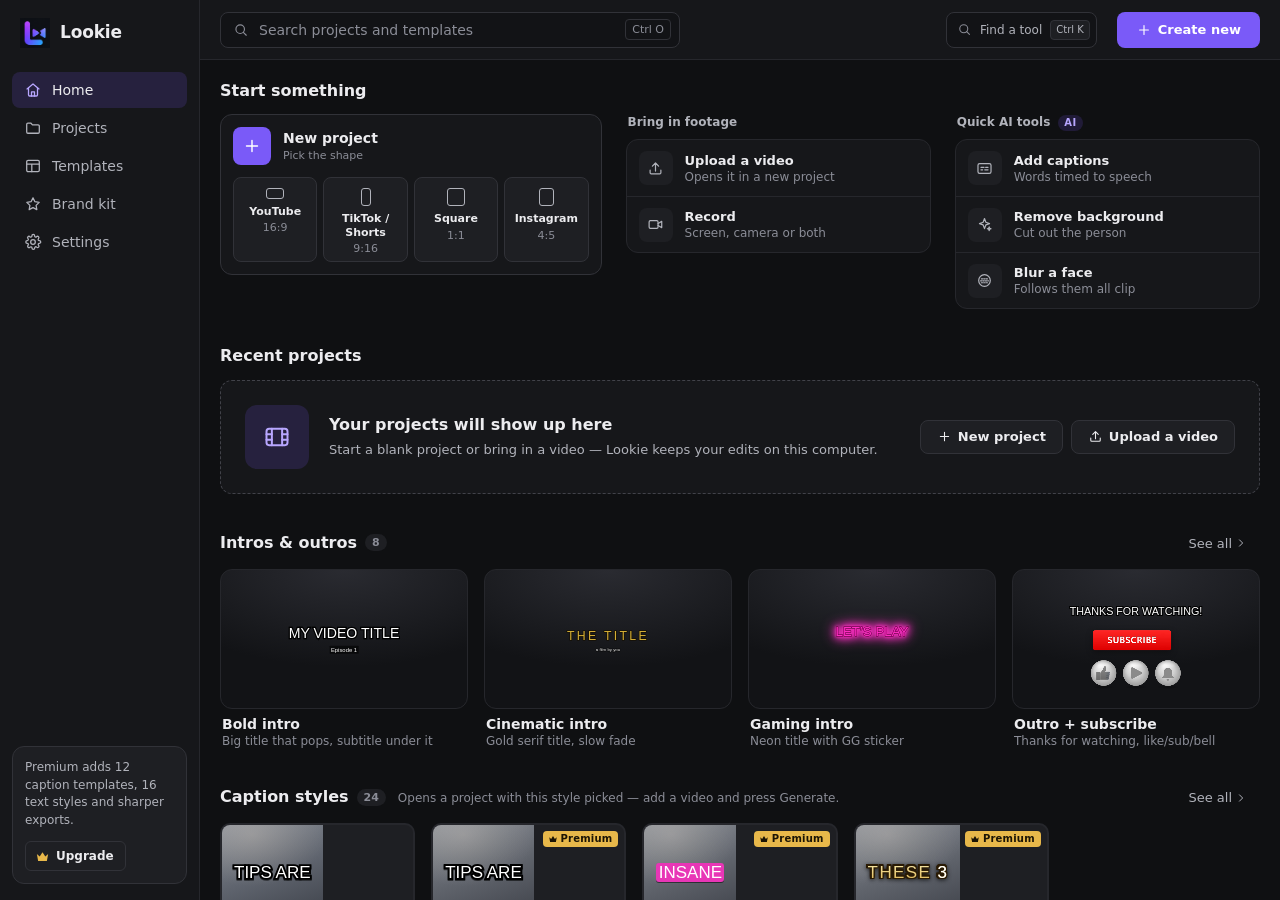
==== commit fc4bdfaf: "Update: Home screen, Search Lookie, layout pass, thumbnail fix" ====
--- a/index.html
+++ b/index.html
@@ -5,8 +5,8 @@
     <link rel="icon" type="image/x-icon" href="./favicon.ico" />
     <meta name="viewport" content="width=device-width, initial-scale=1.0" />
     <title>Lookie</title>
-    <script type="module" crossorigin src="./assets/index-CnXq1qCG.js"></script>
-    <link rel="stylesheet" crossorigin href="./assets/index-DeLPH0o-.css">
+    <script type="module" crossorigin src="./assets/index-CjSbKz8i.js"></script>
+    <link rel="stylesheet" crossorigin href="./assets/index--RUmM5dJ.css">
   </head>
   <body>
     <div id="root"></div>
--- a/assets/index--RUmM5dJ.css
+++ b/assets/index--RUmM5dJ.css
@@ -0,0 +1 @@
+html,body,#root{margin:0;min-height:100vh;color-scheme:dark}body{font-family:Segoe UI Variable Text,Segoe UI,system-ui,-apple-system,sans-serif;font-size:13px;line-height:1.4;background:#0f1012;color:#ececef;-webkit-font-smoothing:antialiased;text-rendering:optimizeLegibility}button,input,select,textarea{font-family:inherit}body{user-select:none;-webkit-user-select:none}input,textarea,[contenteditable=true]{user-select:text;-webkit-user-select:text}::selection{background:#7a5af873;color:#fff}::-webkit-scrollbar{width:10px;height:10px}::-webkit-scrollbar-track{background:transparent}::-webkit-scrollbar-thumb{background:#34353b;border-radius:10px;border:3px solid transparent;background-clip:padding-box;min-height:32px}::-webkit-scrollbar-thumb:hover{background-color:#4a4b53}::-webkit-scrollbar-thumb:active{background-color:#5a5b64}::-webkit-scrollbar-button{display:none;width:0;height:0}::-webkit-scrollbar-corner{background:transparent}@keyframes demoCamShake{0%,to{translate:0 0;rotate:0deg;scale:1.08}13%{translate:-4% 2%;rotate:-.8deg}27%{translate:3% -3%;rotate:.6deg}41%{translate:-2% -1%;rotate:.2deg}55%{translate:4% 2%;rotate:-.6deg}69%{translate:-3% 3%;rotate:.7deg}83%{translate:2% -2%;rotate:-.3deg}}@keyframes demoKenBurnsIn{0%{scale:1;translate:0 0}to{scale:1.3;translate:7% 3%}}@keyframes demoKenBurnsOut{0%{scale:1.3;translate:7% 3%}to{scale:1;translate:0 0}}@keyframes demoBeatZoom{0%,50%{scale:1.16}18%,68%{scale:1.03}49%,99%{scale:1}}@keyframes demoTicker{0%{translate:110% 0}to{translate:-110% 0}}.lk-gallery{display:flex;flex-direction:column;gap:10px}.lk-tabs{display:flex;gap:2px;padding:3px;border-radius:10px;background:var(--bg-elevated);border:1px solid var(--border-light)}.lk-tab{flex:1;position:relative;padding:6px 4px;border:none;border-radius:7px;background:transparent;color:var(--text-secondary);font-size:11px;font-weight:600;cursor:pointer;white-space:nowrap}.lk-tab:hover{color:var(--text-primary)}.lk-tab.active{background:var(--bg-panel, #1b1d24);color:var(--text-primary);box-shadow:0 1px 3px #00000059}.lk-dot{position:absolute;top:5px;right:6px;width:5px;height:5px;border-radius:50%;background:var(--accent-from)}.lk-cats{flex-wrap:wrap;overflow-x:visible}.lk-hint{margin:0;font-size:11px;line-height:1.4;color:var(--text-secondary)}.lk-intensity{padding:2px 0}.lk-grid{display:grid;grid-template-columns:repeat(auto-fill,minmax(92px,1fr));gap:10px}.lk-card{display:flex;flex-direction:column;gap:5px;padding:0;border:none;background:none;cursor:pointer;text-align:left;min-width:0}.lk-card-img{display:block;width:100%;aspect-ratio:4 / 3;object-fit:cover;border-radius:8px;border:2px solid var(--border-light);background:#111;transition:border-color .12s,transform .12s}.lk-card:hover .lk-card-img{border-color:var(--accent-from);transform:translateY(-1px)}.lk-card.active .lk-card-img{border-color:var(--accent-from);box-shadow:0 0 0 2px var(--accent-from)}.lk-card-label{font-size:11px;color:var(--text-secondary);overflow:hidden;text-overflow:ellipsis;white-space:nowrap}.lk-card.active .lk-card-label{color:var(--text-primary);font-weight:600}.lk-card,.lk-card.active,.lk-card:hover{background:none;box-shadow:none}.audio-cleanup{margin-top:14px;padding-top:12px;border-top:1px solid var(--border);display:flex;flex-direction:column;gap:8px}.ac-title{font-size:12px;font-weight:700;color:var(--text-primary);letter-spacing:.02em}.ac-row{display:flex;gap:8px;align-items:center}.ac-seg{display:flex;flex:1;border:1px solid var(--border);border-radius:8px;overflow:hidden}.ac-seg button{flex:1;border:0;border-right:1px solid var(--border);background:transparent;color:var(--text-secondary);padding:7px 4px;font-size:12px;cursor:pointer}.ac-seg button:last-child{border-right:0}.ac-seg button.active{background:var(--accent-from, #a855f7);color:#fff}.ac-go{height:32px;padding:0 14px;border-radius:8px;border:0;cursor:pointer;font-weight:700;font-size:13px;color:#fff;background:linear-gradient(135deg,var(--accent-from, #a855f7),var(--accent-to, #6366f1))}.ac-go:disabled{opacity:.6;cursor:default}.ac-wide{width:100%}.ac-hint{margin:0;font-size:12px;color:var(--text-secondary);line-height:1.4}.ac-note{margin:2px 0 0;font-size:12px;color:#fde68a;line-height:1.4}.audio-cleanup label.ac-check{display:flex!important;flex-direction:row!important;align-items:center;gap:8px;font-size:12.5px;color:var(--text-primary);cursor:pointer}.audio-cleanup label.ac-check input{width:15px!important;height:15px;margin:0;accent-color:var(--accent-from, #a855f7)}.vt-grid{display:grid;grid-template-columns:repeat(3,1fr);gap:6px}.vt-grid button{height:30px;border:1px solid var(--border);border-radius:8px;background:transparent;color:var(--text-secondary);font-size:12px;cursor:pointer}.vt-grid button:hover:not(:disabled){color:var(--text-primary);border-color:var(--accent-from, #a855f7)}.vt-grid button.active{color:#fff;background:var(--accent-from, #a855f7);border-color:transparent}.vt-grid button:disabled{opacity:.6;cursor:default}.rf-select{width:100%;height:32px;border-radius:8px;border:1px solid var(--border);background:var(--bg-input, #0c0d12);color:var(--text-primary);padding:0 8px}.stage-text.stage-text-editing{cursor:text;outline:1.5px dashed var(--accent-from, #a855f7);outline-offset:2px;caret-color:transparent;user-select:text;-webkit-user-select:text}.cap-hl-toggle{display:flex!important;flex-direction:row!important;align-items:center;gap:8px;font-size:13px;margin:2px 0 10px;cursor:pointer}.cap-hl-toggle input{width:16px!important;height:16px;margin:0;accent-color:var(--accent-from, #a855f7)}.cap-hl-row.cap-hl-off{opacity:.45}.cap-preset-card .cap-preset-preview,.tpl-card .tpl-card-stage{background:radial-gradient(120% 90% at 30% 10%,rgba(255,236,210,.22),transparent 60%),linear-gradient(160deg,#8b9099,#5f646e,#3c4048)}.widget-grid{display:grid;grid-template-columns:repeat(2,1fr);gap:6px;padding:0 2px 8px}.widget-chip{display:flex;flex-direction:column;align-items:flex-start;gap:2px;text-align:left;border:1px solid var(--border);border-radius:10px;background:var(--surface-2, #1a1c25);padding:8px 10px;cursor:pointer}.widget-chip:hover{border-color:var(--accent-from, #a855f7)}.widget-chip-name{font-size:12.5px;font-weight:700;color:var(--text-primary)}.widget-chip-hint{font-size:11px;color:var(--text-secondary)}.edit-caret{position:fixed;z-index:2147483000;pointer-events:none;border-radius:1px;animation:edit-caret-blink 1.06s steps(1,end) .5s infinite}.edit-caret-line{background:#fff;mix-blend-mode:difference}.edit-caret-outline{box-shadow:0 0 0 1px #00000073,0 0 0 2px #ffffff59}@keyframes edit-caret-blink{0%{opacity:1}50%{opacity:0}}@keyframes demoTypeIn{0%{clip-path:inset(0 100% 0 0)}70%,to{clip-path:inset(0 0 0 0)}}.elements-flyout.pk-flyout,.media-flyout.pk-flyout{padding:0;gap:0;display:flex;flex-direction:column}.pk-panel{display:flex;flex-direction:column;min-height:0;flex:1 1 auto}.pk-body{flex:1 1 auto;min-height:0;overflow-y:auto;overflow-x:hidden;padding:0 12px 16px;display:flex;flex-direction:column;gap:12px;scrollbar-gutter:stable}.pk-sticky{position:sticky;top:0;z-index:2;margin:0 -12px;padding:0 12px 8px;background:var(--bg-panel);display:flex;flex-direction:column;gap:8px}.pk-footer{flex:0 0 auto;padding:10px 12px;border-top:1px solid var(--border);background:var(--bg-panel);display:flex;flex-direction:column;gap:8px}.pk-header{flex:0 0 auto;height:48px;display:flex;align-items:center;gap:8px;padding:0 8px 0 14px}.pk-title{margin:0;font-size:var(--fs-lg);font-weight:600;color:var(--text-primary);letter-spacing:0;flex:1 1 auto;white-space:nowrap;overflow:hidden;text-overflow:ellipsis}.pk-header-actions{display:flex;align-items:center;gap:4px;flex:0 0 auto}.pk-icon-btn{width:28px;height:28px;padding:0;display:inline-flex;align-items:center;justify-content:center;border:0;border-radius:var(--r-md);background:transparent;color:var(--text-secondary);cursor:pointer;flex:0 0 auto}.pk-icon-btn:hover:not(:disabled){background:var(--bg-hover);color:var(--text-primary);border-color:transparent}.pk-icon-btn.on{background:var(--bg-hover);color:var(--text-primary)}.pk-primary{height:var(--ctl-h);padding:0 12px;display:inline-flex;align-items:center;justify-content:center;gap:6px;border:0;border-radius:var(--r-md);background:var(--accent);color:var(--text-on-accent);font-size:var(--fs-sm);font-weight:600;cursor:pointer;white-space:nowrap}.pk-primary:hover:not(:disabled){background:var(--accent-hover);border-color:transparent}.pk-primary:active:not(:disabled){background:var(--accent-press)}.pk-primary.block{width:100%;height:var(--ctl-h-lg);font-size:var(--fs-md)}.pk-secondary{height:var(--ctl-h);padding:0 10px;display:inline-flex;align-items:center;justify-content:center;gap:6px;border:1px solid var(--border-light);border-radius:var(--r-md);background:var(--bg-elevated);color:var(--text-primary);font-size:var(--fs-sm);font-weight:500;cursor:pointer;white-space:nowrap}.pk-secondary.on{border-color:var(--accent-line);background:var(--accent-soft)}.pk-search{position:relative;display:flex;align-items:center}.pk-search input{width:100%;height:var(--ctl-h-lg);padding:0 30px 0 32px;border:1px solid var(--border-light);border-radius:var(--r-md);background:var(--bg-input);color:var(--text-primary);font-size:var(--fs-md)}.pk-search-icon{position:absolute;left:10px;color:var(--text-muted);pointer-events:none}.pk-search-clear{position:absolute;right:4px;width:24px;height:24px;padding:0;border:0;border-radius:var(--r-sm);background:transparent;color:var(--text-muted);display:inline-flex;align-items:center;justify-content:center}.pk-search-clear:hover:not(:disabled){color:var(--text-primary);background:var(--bg-hover);border-color:transparent}.pk-chips{display:flex;gap:6px;overflow-x:auto;overflow-y:hidden;scrollbar-width:none;margin:0 -12px;padding:0 12px;-webkit-mask-image:linear-gradient(90deg,#000 calc(100% - 18px),transparent);mask-image:linear-gradient(90deg,#000 calc(100% - 18px),transparent)}.pk-chips::-webkit-scrollbar{display:none}.pk-chip{flex:0 0 auto;height:26px;padding:0 10px;display:inline-flex;align-items:center;gap:5px;border:1px solid var(--border-light);border-radius:999px;background:transparent;color:var(--text-secondary);font-size:var(--fs-sm);font-weight:500;white-space:nowrap;cursor:pointer}.pk-chip:hover:not(:disabled){color:var(--text-primary);background:var(--bg-elevated)}.pk-chip.on,.pk-chip.on:hover:not(:disabled){background:var(--text-primary);border-color:var(--text-primary);color:var(--bg-app);font-weight:600}.pk-chip-count{font-size:var(--fs-2xs);opacity:.7;font-variant-numeric:tabular-nums}.pk-seg{display:flex;gap:2px;padding:2px;background:var(--bg-input);border:1px solid var(--border);border-radius:var(--r-lg);flex:0 0 auto}.pk-seg button{flex:1 1 0;min-width:0;height:26px;padding:0 6px;border:0;border-radius:var(--r-md);background:transparent;color:var(--text-secondary);font-size:var(--fs-sm);font-weight:500;white-space:nowrap;overflow:hidden;text-overflow:ellipsis;cursor:pointer}.pk-seg button:hover:not(.on):not(:disabled){color:var(--text-primary);background:#ffffff0a}.pk-seg button.on{background:var(--bg-hover);color:var(--text-primary);font-weight:600;box-shadow:0 1px 2px #0006,inset 0 0 0 1px #ffffff0d}.pk-shelf{display:flex;flex-direction:column;gap:8px}.pk-shelf-head{display:flex;align-items:center;justify-content:space-between;min-height:22px}.pk-shelf-head h3,.pk-drill-head h3{margin:0;font-size:var(--fs-sm);font-weight:600;color:var(--text-primary);letter-spacing:0;text-transform:none}.pk-see-all{height:22px;padding:0 4px 0 6px;display:inline-flex;align-items:center;gap:2px;border:0;border-radius:var(--r-sm);background:transparent;color:var(--text-secondary);font-size:var(--fs-xs);font-weight:500;cursor:pointer}.pk-see-all:hover:not(:disabled){color:var(--text-primary);background:var(--bg-hover);border-color:transparent}.pk-drill-head{display:flex;align-items:center;gap:4px;margin-left:-6px;min-height:28px}.pk-section-label{margin:2px 0 -4px;font-size:var(--fs-xs);font-weight:600;color:var(--text-muted)}.pk-grid{display:grid;gap:8px}.pk-grid.c2{grid-template-columns:repeat(2,minmax(0,1fr))}.pk-grid.c3{grid-template-columns:repeat(3,minmax(0,1fr))}.pk-grid.c4{grid-template-columns:repeat(4,minmax(0,1fr))}@container pkpanel (min-width: 400px){.pk-grid.c3{grid-template-columns:repeat(4,minmax(0,1fr))}.pk-grid.c4{grid-template-columns:repeat(5,minmax(0,1fr))}.pk-grid.c2{grid-template-columns:repeat(3,minmax(0,1fr))}}.pk-panel{container:pkpanel / inline-size}.pk-tile{position:relative;display:flex;flex-direction:column;gap:5px;min-width:0;padding:0;border:0;background:transparent;color:var(--text-secondary);text-align:left;cursor:pointer}.pk-tile:hover:not(:disabled),.pk-tile:active:not(:disabled){background:transparent}.pk-tile:focus-visible{box-shadow:none}.pk-tile-thumb{position:relative;display:flex;align-items:center;justify-content:center;width:100%;aspect-ratio:16 / 9;overflow:hidden;border:1px solid var(--border);border-radius:var(--r-md);background:var(--bg-elevated);color:#c9cad1;transition:border-color var(--dur-fast) var(--ease),background var(--dur-fast) var(--ease)}.pk-tile.sq .pk-tile-thumb{aspect-ratio:1 / 1}.pk-tile:hover .pk-tile-thumb{border-color:var(--border-strong);background:var(--bg-hover)}.pk-tile:focus-visible .pk-tile-thumb{box-shadow:var(--focus-ring)}.pk-tile.on .pk-tile-thumb{border-color:var(--accent);box-shadow:0 0 0 1px var(--accent)}.pk-tile-thumb>img,.pk-tile-thumb>video{width:100%;height:100%;object-fit:contain;display:block}.pk-tile-thumb>.pk-cover{width:100%;height:100%;object-fit:cover;background-size:cover;background-position:center}.pk-tile-thumb svg:not(.icon){max-width:60%;max-height:66%}.pk-tile-label{font-size:var(--fs-xs);line-height:1.25;white-space:nowrap;overflow:hidden;text-overflow:ellipsis}.pk-tile:hover .pk-tile-label,.pk-tile.on .pk-tile-label{color:var(--text-primary)}.pk-tile-add{position:absolute;right:4px;bottom:4px;width:20px;height:20px;display:inline-flex;align-items:center;justify-content:center;border-radius:999px;background:var(--accent);color:#fff;box-shadow:var(--shadow-1);opacity:0;transform:scale(.85);transition:opacity var(--dur-fast) var(--ease),transform var(--dur-fast) var(--ease);pointer-events:none}.pk-tile:hover .pk-tile-add,.pk-tile:focus-visible .pk-tile-add{opacity:1;transform:scale(1)}.pk-tile.locked .pk-tile-add{display:none}.pk-tile-badge{position:absolute;top:4px;left:4px;display:inline-flex}.pk-list{display:flex;flex-direction:column;gap:2px}.pk-row{position:relative;display:flex;align-items:center;gap:10px;min-height:48px;padding:6px;border-radius:var(--r-md);cursor:pointer}.pk-row:hover,.pk-row:focus-within{background:var(--bg-elevated)}.pk-row.on{background:var(--accent-softer)}.pk-row-play{width:32px;height:32px;flex:0 0 auto;padding:0;display:inline-flex;align-items:center;justify-content:center;border:1px solid var(--border-light);border-radius:999px;background:var(--bg-elevated);color:var(--text-primary)}.pk-row-play.on{background:var(--text-primary);color:var(--bg-app);border-color:var(--text-primary)}.pk-row-main{flex:1 1 auto;min-width:0;display:flex;flex-direction:column;gap:3px;border:0;padding:0;background:transparent;text-align:left;color:inherit;cursor:pointer}.pk-row-main:hover:not(:disabled){background:transparent}.pk-row-title{display:flex;align-items:center;gap:6px;min-width:0;font-size:var(--fs-md);font-weight:500;color:var(--text-primary)}.pk-row-title>span:first-child{white-space:nowrap;overflow:hidden;text-overflow:ellipsis;min-width:0}.pk-row-sub{font-size:var(--fs-xs);color:var(--text-muted);white-space:nowrap;overflow:hidden;text-overflow:ellipsis}.pk-row-side{display:flex;align-items:center;gap:2px;flex:0 0 auto}.pk-row-add{width:28px;height:28px;padding:0;display:inline-flex;align-items:center;justify-content:center;border:0;border-radius:var(--r-md);background:transparent;color:var(--text-secondary)}.pk-row:hover .pk-row-add,.pk-row-add:focus-visible{background:var(--accent);color:#fff}.pk-row-add:hover:not(:disabled){background:var(--accent-hover);color:#fff;border-color:transparent}.pk-row-fav{color:var(--text-muted);opacity:0}.pk-row:hover .pk-row-fav,.pk-row-fav:focus-visible,.pk-row-fav.on{opacity:1}.pk-row-fav.on{color:var(--warning)}.pk-row-fav.on .icon{fill:currentColor}.pk-tag{flex:0 0 auto;padding:0 5px;border-radius:var(--r-xs);background:var(--bg-hover);color:var(--text-secondary);font-size:var(--fs-2xs);font-weight:600;line-height:16px}.pk-disclosure{border:1px solid var(--border);border-radius:var(--r-lg);background:var(--bg-app)}.pk-disclosure-btn{width:100%;height:32px;padding:0 10px;display:flex;align-items:center;gap:8px;border:0;border-radius:var(--r-lg);background:transparent;color:var(--text-secondary);font-size:var(--fs-sm);font-weight:500;cursor:pointer}.pk-disclosure-btn:hover:not(:disabled){color:var(--text-primary);background:var(--bg-elevated);border-color:transparent}.pk-disclosure-btn>span:first-of-type{flex:1 1 auto;text-align:left}.pk-disclosure-badge{flex:0 1 auto!important;color:var(--text-muted);font-size:var(--fs-xs);white-space:nowrap;overflow:hidden;text-overflow:ellipsis;max-width:55%;text-align:right}.pk-disclosure-chev{transition:transform var(--dur) var(--ease)}.pk-disclosure.open .pk-disclosure-chev{transform:rotate(180deg)}.pk-disclosure-body{padding:4px 10px 12px;display:flex;flex-direction:column;gap:10px}.pk-field{display:flex;flex-direction:column;gap:5px;font-size:var(--fs-xs);color:var(--text-secondary)}.pk-field-row{display:flex;align-items:center;justify-content:space-between;gap:10px;font-size:var(--fs-sm);color:var(--text-secondary)}.pk-check{display:flex;align-items:center;gap:8px;font-size:var(--fs-sm);color:var(--text-secondary);cursor:pointer}.pk-check input{margin:0}.pk-hint{margin:0;font-size:var(--fs-xs);line-height:1.45;color:var(--text-muted);display:flex;align-items:center;gap:6px}.pk-hint.warn{color:var(--warning)}.pk-hint.err{color:var(--danger)}.pk-info{display:inline-flex;color:var(--text-muted);cursor:help;border-radius:999px}.pk-info:hover,.pk-info:focus-visible{color:var(--text-primary);outline:none}.pk-empty{display:flex;flex-direction:column;align-items:center;gap:8px;padding:28px 12px;text-align:center;color:var(--text-muted)}.pk-empty p{margin:0;font-size:var(--fs-sm);color:var(--text-secondary);max-width:240px;line-height:1.45}.pk-more{align-self:center}.pk-selbar{display:flex;align-items:center;gap:2px;padding:2px 2px 2px 10px;border:1px solid var(--accent-line);border-radius:var(--r-lg);background:var(--accent-softer);font-size:var(--fs-xs);color:var(--text-primary)}.pk-selbar>span{flex:1 1 auto;font-weight:600}.pk-menu-wrap{position:relative}.pk-menu{position:absolute;right:0;top:calc(100% + 4px);z-index:30;min-width:180px;padding:4px;border-radius:var(--r-lg);background:var(--bg-elevated);box-shadow:var(--shadow-pop);display:flex;flex-direction:column}.pk-menu button{height:30px;padding:0 10px;display:flex;align-items:center;gap:8px;border:0;border-radius:var(--r-md);background:transparent;color:var(--text-primary);font-size:var(--fs-sm);text-align:left}.pk-menu button.danger{color:var(--danger)}.pk-menu hr{border:0;border-top:1px solid var(--border-light);margin:4px 2px}.media-library.pk-panel{padding:0;gap:0;overflow:hidden;border-right:0;background:transparent}.media-card.pk-tile{cursor:grab}.media-rec-btn .icon{color:var(--danger)}.media-card.pk-tile:active{cursor:grabbing}.pk-duration{position:absolute;left:4px;bottom:4px;padding:0 5px;border-radius:var(--r-xs);background:#000000b8;color:#fff;font-size:var(--fs-2xs);line-height:16px;font-variant-numeric:tabular-nums}.rec-card{display:flex;flex-direction:column;gap:10px;padding:10px;border:1px solid var(--border-light);border-radius:var(--r-lg);background:var(--bg-elevated)}.rec-card-head{display:flex;align-items:center;gap:6px;font-size:var(--fs-sm);font-weight:600;color:var(--text-primary)}.rec-card-head .pk-icon-btn{margin-left:auto;width:24px;height:24px}.rec-modes{display:grid;grid-template-columns:repeat(2,minmax(0,1fr));gap:6px}.rec-mode{height:32px;padding:0 8px;display:flex;align-items:center;gap:7px;border:1px solid var(--border-light);border-radius:var(--r-md);background:var(--bg-panel);color:var(--text-secondary);font-size:var(--fs-xs);text-align:left;min-width:0}.rec-mode span{white-space:nowrap;overflow:hidden;text-overflow:ellipsis}.rec-mode.on{border-color:var(--accent);background:var(--accent-softer);color:var(--text-primary)}.rec-card .pk-disclosure{background:var(--bg-panel)}.rec-live-label{flex:1 1 auto;font-size:var(--fs-xs);color:var(--text-muted)}.rec-live .pk-primary{background:var(--danger)}.pk-tabs-wrap{flex:0 0 auto;padding:0 12px 10px}.pk-search-row{display:flex;align-items:center;gap:4px}.pk-search-row>.pk-search{flex:1 1 auto;min-width:0}.pk-search-row>.pk-icon-btn{width:32px;height:32px}.pk-filter-pop{display:flex;flex-direction:column;gap:8px;padding:8px 0 0;border-top:1px solid var(--border)}.pk-spin{width:12px;height:12px;border:2px solid currentColor;border-right-color:transparent;border-radius:50%;animation:pk-spin .8s linear infinite}@keyframes pk-spin{to{transform:rotate(360deg)}}.pk-progress{height:3px;border-radius:3px;background:var(--bg-hover);overflow:hidden}.pk-progress>span{display:block;height:100%;background:var(--accent);transition:width .2s linear}.pk-icon-thumb{width:44%;height:44%;color:#c9cad1}.pk-emoji-thumb{font-size:26px;line-height:1}.pk-font-sample{font-size:22px;max-width:90%;white-space:nowrap;overflow:hidden}.pk-template-sample{font-size:10px;max-width:92%;text-align:center;line-height:1.15;white-space:normal}.pk-cap-sample{max-width:92%;text-align:center;white-space:nowrap;overflow:hidden;text-overflow:ellipsis}.pk-tile-thumb .bundled-thumb{width:100%;height:100%;aspect-ratio:auto;border-radius:0}.sfx-row-wave .capsfx-wave{width:100%;height:14px;margin:0}.sfx-dur{min-width:38px;text-align:right;font-variant-numeric:tabular-nums}.pk-body .music-panel{padding:0;overflow:visible;gap:10px}.pk-body .vo-panel{padding:0;gap:16px}.vo-panel .vo-text{min-height:72px}.vo-panel .vo-voices button.vo-voice{border-color:var(--border-light)}.vo-panel .vo-voices button.vo-voice.on{border-color:var(--accent);background:var(--accent-softer)}.vo-panel .vo-actions{display:flex;gap:6px}.vo-panel .vo-actions button.pk-primary,.vo-panel .vo-actions button.pk-secondary{flex:1 1 0;padding:0 10px;border-radius:var(--r-md);font-size:var(--fs-sm)}.vo-panel .vo-actions button.pk-primary{background:var(--accent);border:0;color:#fff;font-weight:600}.vo-panel .vo-rec-start{width:100%;height:var(--ctl-h-lg)}.vo-panel .vo-rec-start .icon{color:var(--danger)}.vo-panel .vo-rec-live{background:var(--danger)}.pk-body .am-panel{gap:10px}.pk-grid.tsg-grid{margin:0}.pk-tile.tsg-card .tsg-stage{display:block;border:1px solid var(--border);border-radius:var(--r-md);transform:none}.pk-tile.tsg-card:hover .tsg-stage{border-color:var(--border-strong);transform:none}.pk-body .emoji-picker{display:flex;flex-direction:column;gap:10px}.pk-body .emoji-grid{grid-template-columns:repeat(auto-fill,minmax(36px,1fr));gap:2px}.pk-body .emoji-btn.emoji-btn{font-size:22px;border-radius:var(--r-md)}.pk-body .emoji-btn.emoji-btn:hover{transform:none;background:var(--bg-hover);border-color:transparent}.pk-body .emoji-related{margin:0;padding:0 0 8px;border-bottom:1px solid var(--border);display:flex;flex-direction:column;gap:4px}.cs-root.pk-panel{flex:1 1 auto;min-height:0}.pk-grid.cap-tpl-grid{grid-template-columns:repeat(2,minmax(0,1fr))}.cap-tpl-grid .tpl-card{border-width:1px;border-radius:var(--r-md);min-width:0}.cap-tpl-grid .tpl-card-stage{height:72px;padding:6px 8px}.cap-tpl-grid .tpl-card-text{font-size:15px}.cap-tpl-grid .tpl-card.active{border-color:var(--accent);box-shadow:0 0 0 1px var(--accent)}.cap-generate{display:flex;flex-direction:column;gap:6px}.cs-list-tools{flex:0 0 auto;padding:0 12px 8px;display:flex;flex-direction:column;gap:8px;border-bottom:1px solid var(--border)}.cs-list-tools:empty{display:none}.cs-find-opts{display:flex;align-items:center;gap:2px;font-size:var(--fs-xs);color:var(--text-secondary)}.cs-find-count{margin-right:4px}.pk-icon-btn.cs-opt-btn{width:auto;min-width:28px;padding:0 6px;font-size:var(--fs-xs);font-family:var(--font-mono)}.cs-replace-row{display:flex;gap:4px}.cs-replace-row .cs-search-input{height:var(--ctl-h);padding:0 8px}.draw-tools{display:grid;grid-template-columns:repeat(4,minmax(0,1fr));gap:6px}.draw-tool{height:54px;padding:4px 2px;display:flex;flex-direction:column;align-items:center;justify-content:center;gap:4px;border:1px solid var(--border);border-radius:var(--r-md);background:var(--bg-elevated);color:var(--text-secondary);font-size:var(--fs-2xs);min-width:0}.draw-tool span{max-width:100%;white-space:nowrap;overflow:hidden;text-overflow:ellipsis}.draw-tool.on{border-color:var(--accent);background:var(--accent-softer);color:var(--text-primary)}.draw-swatches{display:flex;flex-wrap:wrap;align-items:center;gap:6px}.draw-swatches .swatch{width:22px;height:22px}.draw-swatches .swatch:hover{transform:none}.draw-swatches input[type=color]{width:28px;height:24px}.draw-footer-row{display:flex;align-items:center;gap:2px}.draw-footer-row .pk-hint{flex:1 1 auto}.context-menu-swatches{display:flex;gap:4px;padding:4px 6px}.context-menu-swatch-btn{padding:3px;border:none;border-radius:5px;background:none;cursor:pointer;line-height:0}.context-menu-swatch-btn:hover{background:var(--bg-hover, rgba(255, 255, 255, .08))}.context-menu-swatch-btn .context-menu-swatch{width:14px;height:14px;border-radius:50%}.plans-btn{display:inline-flex;align-items:center;gap:6px;height:36px;padding:0 14px;margin-right:8px;border-radius:10px;cursor:pointer;font-weight:700;font-size:14px;color:#ffd76a;background:#ffc74014;border:1px solid rgba(255,199,64,.45);transition:background .15s,border-color .15s,transform .15s}.plans-btn:hover{background:#ffc74029;border-color:#ffc740;transform:translateY(-1px)}.plans-btn-premium{color:#fff;background:linear-gradient(135deg,#f59e0b,#f97316);border-color:transparent}.plans-btn-exclusive{color:#fff;background:linear-gradient(135deg,#a855f7,#ec4899 55%,#f59e0b);border-color:transparent}.plans-crown{flex:0 0 auto}.plans-backdrop{position:fixed;top:0;right:0;bottom:0;left:0;z-index:1000;background:#06070cb8;-webkit-backdrop-filter:blur(6px);backdrop-filter:blur(6px);display:flex;align-items:center;justify-content:center;padding:24px}.plans-modal{position:relative;width:min(1080px,100%);max-height:calc(100vh - 48px);overflow:auto;background:radial-gradient(1200px 400px at 50% -120px,rgba(122,90,248,.22),transparent 70%),#12131a;border:1px solid #2a2c38;border-radius:20px;padding:34px 32px 28px;box-shadow:0 30px 80px #0009;color:#e8e9f0}.plans-close{position:absolute;top:14px;right:16px;width:34px;height:34px;border-radius:50%;border:0;background:#ffffff0f;color:#c9cad6;font-size:22px;line-height:1;cursor:pointer}.plans-close:hover{background:#ffffff24;color:#fff}.plans-head{text-align:center;margin-bottom:26px}.plans-head h2{margin:0 0 6px;font-size:28px;letter-spacing:-.02em}.plans-head p{margin:0 0 18px;color:#9a9cad}.plans-billing{display:inline-flex;background:#1c1e28;border:1px solid #2a2c38;border-radius:999px;padding:4px}.plans-billing button{border:0;background:transparent;color:#a9abbb;padding:8px 18px;border-radius:999px;cursor:pointer;font-weight:600;font-size:14px}.plans-billing button.active{background:#2e3040;color:#fff}.plans-save{margin-left:6px;font-size:11px;font-weight:700;color:#4ade80}.plans-grid{display:grid;grid-template-columns:repeat(3,1fr);gap:18px;align-items:stretch}@media (max-width: 860px){.plans-grid{grid-template-columns:1fr}}.plans-card{position:relative;display:flex;flex-direction:column;background:#181a23;border:1px solid #2a2c38;border-radius:16px;padding:24px 22px 20px}.plans-card-premium{border-color:#f973168c}.plans-card.is-featured{border:1px solid transparent;background:linear-gradient(#1b1626,#1b1626) padding-box,linear-gradient(135deg,#a855f7,#ec4899,#f59e0b) border-box;box-shadow:0 0 0 1px #7a5af826,0 18px 50px #7a5af82e}.plans-card.is-needed{outline:2px solid #ffc740;outline-offset:3px}.plans-ribbon{position:absolute;top:-12px;left:50%;transform:translate(-50%);background:linear-gradient(135deg,#a855f7,#ec4899);color:#fff;font-size:11px;font-weight:800;letter-spacing:.06em;text-transform:uppercase;padding:5px 12px;border-radius:999px;white-space:nowrap}.plans-name{display:flex;align-items:center;gap:7px;font-size:18px;font-weight:800}.plans-card-premium .plans-name{color:#fdba74}.plans-card-exclusive .plans-name{color:#f0abfc}.plans-price{margin:12px 0 6px;display:flex;align-items:baseline;gap:6px;flex-wrap:wrap}.plans-amount{font-size:34px;font-weight:800;letter-spacing:-.02em;color:#fff}.plans-per{color:#8d8fa1;font-size:13px}.plans-tagline{color:#a9abbb;font-size:14px;margin:0 0 16px;min-height:40px}.plans-features{list-style:none;padding:0;margin:0 0 20px;display:flex;flex-direction:column;gap:10px;flex:1}.plans-features li{display:flex;gap:9px;font-size:14px;line-height:1.35;color:#dcdde6}.plans-check{flex:0 0 auto;margin-top:2px;color:#4ade80}.plans-card-exclusive .plans-check{color:#e879f9}.plans-soon{display:inline-block;margin-left:6px;font-style:normal;font-size:10.5px;font-weight:700;color:#93c5fd;background:#3b82f624;border-radius:999px;padding:1px 7px;vertical-align:1px}.plans-cta{height:44px;border-radius:11px;border:0;cursor:pointer;font-weight:800;font-size:15px;color:#fff;background:linear-gradient(135deg,#f59e0b,#f97316);transition:transform .15s,filter .15s}.plans-card-exclusive .plans-cta{background:linear-gradient(135deg,#a855f7,#ec4899)}.plans-cta:hover:not(:disabled){transform:translateY(-1px);filter:brightness(1.08)}.plans-cta.is-current{background:#2a2c38;color:#a9abbb;cursor:default}.plans-cta-spacer{height:44px}.plans-dev{margin-top:8px;border:1px dashed #3a3d4d;background:transparent;color:#7c7f93;border-radius:8px;padding:5px;font-size:12px;cursor:pointer}.plans-dev:hover{color:#cfd0db;border-color:#6b6f85}.plans-notice{margin-top:18px;text-align:center;font-size:14px;color:#fde68a;background:#f59e0b1a;border:1px solid rgba(245,158,11,.35);border-radius:10px;padding:10px 14px}.premium-badge{display:inline-flex;align-items:center;gap:3px;font-size:10px;font-weight:800;letter-spacing:.02em;line-height:1;color:#fff;background:linear-gradient(135deg,#f59e0b,#f97316);border-radius:999px;padding:3px 6px 3px 5px;box-shadow:0 1px 4px #0006}.premium-badge .plans-crown{width:10px;height:10px}.premium-badge-exclusive{background:linear-gradient(135deg,#a855f7,#ec4899)}.tpl-card{position:relative}.tpl-card-badge{position:absolute;top:6px;right:6px;z-index:2;pointer-events:none}.tpl-card.is-locked .tpl-card-stage{filter:saturate(.85)}.tpl-card.is-locked:hover .tpl-card-badge .premium-badge{transform:scale(1.08)}.element-chip{position:relative}.element-chip-badge{position:absolute;top:4px;right:4px;pointer-events:none;z-index:1}.element-chip-badge .premium-badge{font-size:0;padding:3px;gap:0}.insp-row{display:grid;grid-template-columns:68px minmax(0,1fr) auto;align-items:center;column-gap:8px;min-height:var(--ctl-h)}.insp-row.is-stacked{grid-template-columns:minmax(0,1fr) auto}.insp-row.is-stacked>.insp-label{grid-column:1 / -1}.insp-row.is-stacked>.insp-ctl{grid-column:1}.insp-label{font-size:var(--fs-xs);color:var(--text-secondary);white-space:nowrap;overflow:hidden;text-overflow:ellipsis;-webkit-user-select:none;user-select:none;cursor:default}.insp-ctl{display:flex;align-items:center;gap:8px;min-width:0}.insp-ctl>.dropdown,.insp-ctl>.custom-dropdown,.insp-ctl>select,.insp-ctl>.insp-seg{flex:1;min-width:0}.insp-acts{display:inline-flex;align-items:center;gap:2px}.insp-reset,.insp-kf{width:18px;height:18px;padding:0;display:inline-grid;place-items:center;border:0!important;border-radius:var(--r-sm);background:transparent!important;color:var(--text-muted);cursor:pointer}.insp-reset:hover,.insp-kf:hover:not(:disabled){color:var(--text-primary);background:var(--bg-hover)!important}.insp-reset.is-hidden{visibility:hidden}.insp-kf path{fill:none;stroke:currentColor;stroke-width:1.3}.insp-kf.keyed{color:var(--accent-text)}.insp-kf.keyed path{fill:var(--accent-soft)}.insp-kf.on{color:var(--accent-text)}.insp-kf.on path{fill:var(--accent);stroke:var(--accent-text)}.insp-kf:disabled{opacity:.35;cursor:default}.insp-range{-webkit-appearance:none;-moz-appearance:none;appearance:none;flex:1;min-width:40px;height:16px;margin:0;padding:0;background:transparent;cursor:pointer;--fill: calc(var(--ratio, 0) * 100%)}.insp-range::-webkit-slider-runnable-track{height:3px;border-radius:2px;background:linear-gradient(to right,var(--accent) var(--fill),var(--border-strong) var(--fill))}.insp-range::-webkit-slider-thumb{-webkit-appearance:none;width:12px;height:12px;margin-top:-4.5px;border-radius:50%;background:#fff;box-shadow:0 0 0 1px #0000004d,0 1px 2px #00000080}.insp-range:hover::-webkit-slider-thumb{transform:scale(1.15)}.insp-range:focus-visible{outline:none}.insp-range:focus-visible::-webkit-slider-thumb{box-shadow:0 0 0 3px var(--accent-line)}.insp-range:disabled{opacity:.4;cursor:default}.insp-num{display:inline-flex;align-items:center;flex:0 0 auto;height:24px;width:56px;padding:0 5px 0 0;border:1px solid var(--border-light);border-radius:var(--r-sm);background:var(--bg-input)}.insp-num:hover{border-color:var(--border-strong)}.insp-num:focus-within{border-color:var(--accent-line)}.overlay-card .insp-num input,.insp-num input{flex:1;min-width:0;width:100%;height:22px;padding:0 2px 0 6px!important;border:0!important;background:transparent!important;color:var(--text-primary);font-family:var(--font-mono);font-size:var(--fs-xs);font-variant-numeric:tabular-nums;text-align:right}.insp-num input:focus{outline:none}.insp-unit{font-size:var(--fs-2xs);color:var(--text-muted);margin-left:1px}.insp-seg{display:flex;gap:2px;padding:2px;min-width:0;border:1px solid var(--border);border-radius:var(--r-md);background:var(--bg-input)}.insp-seg.is-wrap{flex-wrap:wrap}.insp-seg>button{flex:1 1 0;min-width:0;height:22px;padding:0 6px;display:inline-flex;align-items:center;justify-content:center;gap:4px;border:0!important;border-radius:var(--r-sm);background:transparent;color:var(--text-secondary);font-size:var(--fs-xs);white-space:nowrap;overflow:hidden;text-overflow:ellipsis}.insp-seg.is-wrap>button{flex:1 0 auto}.insp-seg>button:hover:not(.active):not(:disabled){color:var(--text-primary);background:#ffffff0a}.insp-seg>button.active{background:var(--bg-hover);color:var(--text-primary);font-weight:600;box-shadow:0 1px 2px #0006}.insp-seg>button:disabled{opacity:.4}.insp-switch{margin-left:auto;width:30px;height:17px;padding:0;position:relative;border:0!important;border-radius:999px;background:var(--border-strong)!important;cursor:pointer}.insp-switch>span{position:absolute;top:2px;left:2px;width:13px;height:13px;border-radius:50%;background:#fff;transition:transform var(--dur, .15s) ease}.insp-switch.on{background:var(--accent)!important}.insp-switch.on>span{transform:translate(13px)}.insp-color{display:inline-flex;align-items:center;gap:8px}.insp-color input[type=color]{width:28px;height:22px;padding:0;border:1px solid var(--border-light);border-radius:var(--r-sm);background:none;cursor:pointer}.insp-color-hex{font-family:var(--font-mono);font-size:var(--fs-xs);color:var(--text-secondary)}.insp-more{display:flex;flex-direction:column;gap:10px}.insp-more-btn{align-self:flex-start;display:inline-flex;align-items:center;gap:4px;height:22px;padding:0 4px 0 0;border:0!important;background:none!important;color:var(--text-muted);font-size:var(--fs-xs);font-weight:500;cursor:pointer}.insp-more-btn:hover{color:var(--text-primary)}.insp-more-btn .icon{transition:transform var(--dur, .15s) ease}.insp-more.is-open>.insp-more-btn .icon{transform:rotate(90deg)}.insp-more-body{display:flex;flex-direction:column;gap:10px;padding-left:8px;border-left:1px solid var(--border)}.insp-note{margin:0;font-size:var(--fs-2xs);line-height:1.35;color:var(--text-muted)}.insp-note.is-warn{color:var(--warning)}.insp-btnbar{display:flex;gap:4px;flex-wrap:wrap}.insp-btnbar>button{height:26px;min-width:28px;padding:0 8px;display:inline-flex;align-items:center;justify-content:center;gap:5px;font-size:var(--fs-xs);border-radius:var(--r-sm)}.insp-btnbar>button.active{background:var(--bg-hover);color:var(--accent-text);box-shadow:inset 0 0 0 1px var(--accent-line)}.insp-btnbar>.insp-spacer{flex:1}.insp-subhead{font-size:var(--fs-2xs);font-weight:600;letter-spacing:.04em;text-transform:uppercase;color:var(--text-muted);margin-top:2px}.insp-gallery{display:flex;flex-direction:column;gap:6px}.insp-gallery-head{display:flex;align-items:center;min-height:20px}.insp-gallery-title{font-size:var(--fs-xs);color:var(--text-secondary)}.insp-seeall{margin-left:auto;display:inline-flex;align-items:center;gap:2px;height:20px;padding:0 2px 0 6px;border:0!important;background:none!important;color:var(--accent-text);font-size:var(--fs-xs);cursor:pointer}.insp-seeall:hover{text-decoration:underline}.insp-tiles{display:grid;grid-template-columns:repeat(var(--cols, 3),minmax(0,1fr));gap:6px}.insp-tile{display:flex;flex-direction:column;gap:4px;padding:0;min-width:0;height:auto;border:0!important;background:none!important;cursor:pointer;text-align:center}.insp-tile-thumb{position:relative;display:grid;place-items:center;overflow:hidden;aspect-ratio:16 / 10;width:100%;border-radius:var(--r-md);background:var(--bg-elevated);box-shadow:inset 0 0 0 1px var(--border)}.insp-tiles.is-wide .insp-tile-thumb{aspect-ratio:16 / 9}.insp-tile:hover .insp-tile-thumb{box-shadow:inset 0 0 0 1px var(--border-strong)}.insp-tile.active .insp-tile-thumb{box-shadow:0 0 0 2px var(--accent)}.insp-tile-thumb>img,.insp-tile-thumb>.insp-fill{width:100%;height:100%;object-fit:cover;display:block}.insp-tile-none{font-size:18px;color:var(--text-muted)}.insp-tile-label{font-size:var(--fs-2xs);line-height:1.2;color:var(--text-secondary);white-space:nowrap;overflow:hidden;text-overflow:ellipsis}.insp-tile.active .insp-tile-label{color:var(--text-primary);font-weight:600}.properties-panel-wrap .resizable-panel-inner{position:relative}.insp-drill{position:absolute;top:0;right:0;bottom:0;left:0;z-index:30;display:flex;flex-direction:column;background:var(--bg-panel)}.insp-drill-head{display:flex;align-items:center;gap:8px;flex:0 0 auto;height:44px;padding:0 10px;border-bottom:1px solid var(--border)}.insp-back{display:inline-flex;align-items:center;gap:2px;height:28px;padding:0 8px 0 4px;font-size:var(--fs-sm);border-radius:var(--r-md)}.insp-drill-title{font-size:var(--fs-md);font-weight:600;color:var(--text-primary)}.insp-drill-body{flex:1;overflow:auto;padding:12px 14px 16px;display:flex;flex-direction:column;gap:10px}.insp-search{height:var(--ctl-h);padding:0 10px;border-radius:var(--r-md);border:1px solid var(--border-light);background:var(--bg-input);color:var(--text-primary);font-size:var(--fs-sm)}.insp-chips{display:flex;flex-wrap:wrap;gap:4px}.insp-chip{height:22px;padding:0 9px;border-radius:999px;font-size:var(--fs-xs);border:1px solid var(--border-light)!important;background:transparent;color:var(--text-secondary)}.insp-chip.active{background:var(--bg-hover);color:var(--text-primary);border-color:var(--border-strong)!important}.prop-section-summary{margin-left:auto;padding-left:8px;max-width:45%;font-size:var(--fs-xs);font-weight:400;color:var(--text-muted);white-space:nowrap;overflow:hidden;text-overflow:ellipsis}.insp-project{display:flex;flex-direction:column;gap:8px}.insp-project-actions{display:grid;grid-template-columns:1fr 1fr;gap:6px}.insp-project-actions>button{height:30px;font-size:var(--fs-xs);display:inline-flex;align-items:center;justify-content:center;gap:6px}.insp-stat{font-family:var(--font-mono);font-size:var(--fs-xs);color:var(--text-primary);margin-left:auto}.insp-style-sample{font-size:17px;line-height:1;white-space:nowrap}.insp-tile-thumb .cap-anim-demo-text{font-size:12px}.insp-tile-thumb .anim-chip-demo{width:30%;height:40%}.insp-swatches{display:flex;flex-wrap:wrap;gap:4px;padding-left:76px}.insp-swatches .swatch{width:18px;height:18px;border-radius:50%;padding:0;border:1px solid rgba(255,255,255,.15)}.insp-swatches .swatch.active{box-shadow:0 0 0 2px var(--bg-panel),0 0 0 3px var(--accent)}.multi-color-swatch.is-clear{display:inline-grid;place-items:center;background:transparent;color:var(--text-muted);border:1px dashed var(--border-strong)}.prop-section-header{display:flex;align-items:center}.multi-actions>button{display:inline-flex;align-items:center;justify-content:center;gap:5px}.insp-stack{display:flex;flex-direction:column;gap:10px}.cap-live-preview-stage.is-compact .cap-demo-safe{aspect-ratio:16 / 5;padding:6px 10px 8px;align-items:center}.cap-props{gap:10px}.cap-props>.clip-name{display:flex;margin-bottom:4px;font-size:var(--fs-md);font-weight:600}.cap-live-preview-stage.is-compact{box-shadow:0 -10px 0 0 var(--bg-panel),0 10px 16px -12px #000000d9}.cap-props .cap-text-edit{width:100%;min-height:54px}.cap-props .insp-row .cap-text-input{flex:1;min-width:0}.insp-drill .cap-preset-grid{display:grid;grid-template-columns:repeat(2,minmax(0,1fr));gap:8px}.insp-tile-thumb .cap-preset-sample{white-space:nowrap}.insp-btnbar>button.primary{background:var(--accent);color:var(--text-on-accent);border-color:transparent}.insp-btnbar>button.danger:hover{color:var(--danger)}.prop-section-body .insp-row+.insp-row{margin-top:-4px}.sound-tabs{display:flex;gap:4px;padding:4px 10px 8px}.sound-tabs button{flex:1;height:30px;border-radius:8px;border:1px solid var(--border);background:transparent;color:var(--text-secondary);font-weight:600;font-size:12.5px;cursor:pointer}.sound-tabs button.active{background:var(--accent-from, #a855f7);border-color:transparent;color:#fff}.music-panel{display:flex;flex-direction:column;gap:8px;padding:0 10px 10px;overflow:auto}.music-moods{display:flex;flex-wrap:wrap;gap:5px}.music-moods button{border:1px solid var(--border);border-radius:999px;background:transparent;color:var(--text-secondary);font-size:11.5px;padding:3px 10px;cursor:pointer}.music-moods button.active{color:#fff;border-color:var(--accent-from, #a855f7);background:#a855f733}.music-list{display:flex;flex-direction:column;gap:6px}.music-row{display:flex;align-items:center;gap:8px;padding:7px 8px;border:1px solid var(--border);border-radius:10px;background:var(--surface-2, #1a1c25)}.music-play{width:32px;height:32px;border-radius:50%;border:0;background:#2a2c38;color:#fff;cursor:pointer;font-size:12px;flex:0 0 auto}.music-play.on{background:var(--accent-from, #a855f7)}.music-meta{display:flex;flex-direction:column;min-width:0;flex:1}.music-name{font-size:13px;font-weight:700;color:var(--text-primary)}.music-sub{font-size:11px;color:var(--text-secondary)}.music-add{height:28px;padding:0 10px;border-radius:8px;border:1px solid var(--border);background:transparent;color:var(--text-primary);font-size:12px;font-weight:600;cursor:pointer;white-space:nowrap}.music-add:hover:not(:disabled){border-color:var(--accent-from, #a855f7)}.music-add:disabled{opacity:.5;cursor:default}.music-hint{margin:2px 0 0;font-size:11.5px;color:var(--text-secondary);line-height:1.4}.music-source{display:flex;gap:2px;padding:2px;border-radius:9px;background:var(--bg-input, #0f1016);border:1px solid var(--border)}.music-source button{flex:1;height:26px;border:0;border-radius:7px;background:transparent;color:var(--text-secondary);font-size:12px;font-weight:600;cursor:pointer;transition:background .15s,color .15s}.music-source button:hover{color:var(--text-primary)}.music-source button.active{background:var(--bg-elevated, #1a1c25);color:var(--text-primary);box-shadow:0 1px 2px #0006}.am-panel{--am-red: #fa2d48;--am-hover: rgba(255, 255, 255, .06);--am-line: rgba(255, 255, 255, .07);--am-p: 0;display:flex;flex-direction:column;gap:10px;min-width:0;font-family:-apple-system,BlinkMacSystemFont,SF Pro Text,Segoe UI Variable Text,Segoe UI,system-ui,sans-serif}.am-search{position:relative}.am-search-icon{position:absolute;left:9px;top:50%;width:14px;height:14px;transform:translateY(-50%);fill:none;stroke:var(--text-secondary);stroke-width:1.7;stroke-linecap:round;pointer-events:none}.am-search input{width:100%;box-sizing:border-box;height:32px;padding:0 28px 0 30px;border-radius:9px;border:1px solid transparent;background:#ffffff12;color:var(--text-primary);font:inherit;font-size:13px;outline:none;transition:border-color .15s,background .15s}.am-search input::placeholder{color:var(--text-secondary)}.am-search input:focus{border-color:var(--am-red);background:#ffffff17}.am-search input::-webkit-search-cancel-button{display:none}.am-clear{position:absolute;right:5px;top:50%;transform:translateY(-50%);width:20px;height:20px;border:0;border-radius:50%;background:#ffffff2e;color:var(--bg-app, #0c0d12);font-size:14px;font-weight:700;line-height:1;cursor:pointer;display:grid;place-items:center;padding:0}.am-clear:hover{background:#ffffff4d}.am-charts{display:flex;gap:6px;overflow-x:auto;scrollbar-width:none;margin:0 -10px;padding:0 10px;scroll-padding:0 10px;-webkit-mask-image:linear-gradient(90deg,transparent,#000 10px,#000 calc(100% - 18px),transparent);mask-image:linear-gradient(90deg,transparent,#000 10px,#000 calc(100% - 18px),transparent)}.am-charts button{flex:0 0 auto;border:0;border-radius:999px;background:#ffffff12;color:var(--text-primary);font:inherit;font-size:11.5px;font-weight:600;padding:4px 11px;cursor:pointer;transition:background .15s,color .15s}.am-charts button:hover{background:#ffffff21}.am-charts button.active{background:var(--am-red);color:#fff}.am-status{margin:0;font-size:11.5px;color:var(--text-secondary)}.am-error{color:#ff6b7d}.am-empty{margin:10px 0;font-size:12px;color:var(--text-secondary);text-align:center}.am-empty p{margin:0 0 10px}.am-retry{height:28px;padding:0 14px;border-radius:999px;border:0;background:var(--am-red);color:#fff;font:inherit;font-size:12px;font-weight:600;cursor:pointer}.am-body{display:flex;flex-direction:column;gap:14px;transition:opacity .18s}.am-body.stale{opacity:.5;pointer-events:none}.am-section{display:flex;flex-direction:column;gap:8px;min-width:0}.am-section-head{display:flex;align-items:flex-end;justify-content:space-between;gap:8px}.am-section-head>div:first-child{display:flex;flex-direction:column;min-width:0}.am-section-head h3{margin:0;font-size:17px;font-weight:700;letter-spacing:-.01em;color:var(--text-primary)}.am-section-head span{font-size:11px;color:var(--text-secondary);white-space:nowrap;overflow:hidden;text-overflow:ellipsis}.am-shelf-nav{display:flex;gap:4px}.am-shelf-nav button{width:24px;height:24px;border-radius:50%;border:0;background:#ffffff14;color:var(--text-primary);font-size:16px;line-height:1;cursor:pointer;padding:0 0 2px}.am-shelf-nav button:hover{background:#ffffff29}.am-clean{display:flex;align-items:center;gap:5px;font-size:11px;color:var(--text-secondary);white-space:nowrap;cursor:pointer}.am-clean input{margin:0;accent-color:var(--am-red)}.am-img{display:block;width:100%;height:100%;object-fit:cover;opacity:0;transition:opacity .25s;background:#2a2b31}.am-img.loaded{opacity:1}.am-img-empty{opacity:1;display:grid;place-items:center;color:var(--text-secondary);font-size:18px;background:linear-gradient(135deg,#34353d,#24252b)}.am-shelf{display:grid;grid-auto-flow:column;grid-auto-columns:112px;gap:12px;overflow-x:auto;scroll-snap-type:x mandatory;padding-bottom:2px;scrollbar-width:none}.am-card{display:flex;flex-direction:column;gap:2px;min-width:0;scroll-snap-align:start}.am-card-art{position:relative;width:112px;height:112px;padding:0;border:0;border-radius:8px;overflow:hidden;cursor:pointer;background:#2a2b31;box-shadow:0 4px 14px #00000059}.am-card-art:after{content:"";position:absolute;top:0;right:0;bottom:0;left:0;background:#00000040;opacity:0;transition:opacity .18s}.am-card-art:hover:after,.am-card.current .am-card-art:after{opacity:1}.am-rank-chip{position:absolute;left:6px;top:6px;z-index:1;min-width:18px;height:18px;padding:0 5px;box-sizing:border-box;border-radius:9px;background:#0000008c;-webkit-backdrop-filter:blur(6px);backdrop-filter:blur(6px);color:#fff;font-size:10.5px;font-weight:700;line-height:18px;text-align:center}.am-card-play{position:absolute;right:7px;bottom:7px;z-index:1;width:30px;height:30px;border-radius:50%;background:var(--am-red);color:#fff;display:grid;place-items:center;box-shadow:0 2px 8px #0006;opacity:0;transform:scale(.85);transition:opacity .18s,transform .18s}.am-card-art:hover .am-card-play,.am-card-play.playing,.am-card-play.loading,.am-card-play.paused{opacity:1;transform:none}.am-card-play svg{width:13px;height:13px;fill:currentColor}.am-card-title{margin-top:5px;display:flex;align-items:center;gap:4px;font-size:12px;font-weight:600;color:var(--text-primary);white-space:nowrap;overflow:hidden;text-overflow:ellipsis}.am-card.current .am-card-title{color:var(--am-red)}.am-card-artist{font-size:11px;color:var(--text-secondary);white-space:nowrap;overflow:hidden;text-overflow:ellipsis}.am-list{display:flex;flex-direction:column}.am-row{position:relative;display:flex;align-items:center;gap:10px;padding:7px 6px;border-radius:8px;cursor:pointer;min-width:0;transition:background .12s}.am-row+.am-row:before{content:"";position:absolute;left:60px;right:6px;top:0;height:1px;background:var(--am-line)}.am-row:hover,.am-row.current{background:var(--am-hover)}.am-row:hover:before,.am-row:hover+.am-row:before,.am-row.current:before,.am-row.current+.am-row:before{opacity:0}.am-rank{flex:0 0 auto;width:18px;margin-right:-4px;text-align:center;font-size:12px;font-weight:600;color:var(--text-secondary);font-variant-numeric:tabular-nums}.am-row.current .am-rank{color:var(--am-red)}.am-art{position:relative;flex:0 0 auto;width:44px;height:44px;padding:0;border:0;border-radius:6px;overflow:hidden;background:#2a2b31;cursor:pointer;box-shadow:0 1px 3px #00000059}.am-art-over{position:absolute;top:0;right:0;bottom:0;left:0;display:grid;place-items:center;color:#fff;background:#00000073;opacity:0;transition:opacity .15s}.am-art-over svg{width:16px;height:16px;fill:currentColor;filter:drop-shadow(0 1px 2px rgba(0,0,0,.5))}.am-row:hover .am-art-over,.am-art:focus-visible .am-art-over,.am-art-over.playing,.am-art-over.loading,.am-art-over.paused{opacity:1}.am-meta{display:flex;flex-direction:column;gap:1px;min-width:0;flex:1}.am-title{display:flex;align-items:center;gap:5px;min-width:0;font-size:13px;font-weight:600;color:var(--text-primary);letter-spacing:-.005em}.am-row.current .am-title{color:var(--am-red)}.am-title-text{white-space:nowrap;overflow:hidden;text-overflow:ellipsis;min-width:0}.am-explicit{flex:0 0 auto;display:inline-grid;place-items:center;width:12px;height:12px;border-radius:2px;background:#ffffff73;color:#111;font-size:8.5px;font-weight:800;line-height:1}.am-sub{font-size:11.5px;color:var(--text-secondary);white-space:nowrap;overflow:hidden;text-overflow:ellipsis}.am-side{flex:0 0 auto;display:flex;align-items:center;gap:8px}.am-dur{font-size:11px;color:var(--text-secondary);font-variant-numeric:tabular-nums}.am-badge{align-self:flex-start;display:inline-flex;align-items:center;gap:4px;margin-top:3px;height:17px;padding:0 7px 0 5px;border-radius:5px;background:#000;border:1px solid rgba(255,255,255,.28);color:#fff;font-size:9.5px;font-weight:600;letter-spacing:.01em;text-decoration:none;white-space:nowrap;transition:border-color .15s,background .15s}.am-badge svg{width:9px;height:9px;fill:var(--am-red)}.am-badge:hover{border-color:var(--am-red);background:#140306}.am-row .am-badge{background:transparent;border-color:#ffffff24;color:var(--text-secondary)}.am-row:hover .am-badge,.am-row.current .am-badge{background:#000;border-color:#ffffff47;color:#fff}.am-row .am-badge:hover{border-color:var(--am-red)}.am-add{display:inline-flex;align-items:center;gap:5px;height:26px;padding:0 11px;border-radius:999px;border:0;background:#ffffff1a;color:var(--text-primary);font:inherit;font-size:11.5px;font-weight:700;cursor:pointer;white-space:nowrap;transition:background .15s,color .15s}.am-add:hover:not(:disabled){background:var(--am-red);color:#fff}.am-add:disabled{opacity:.55;cursor:default}.am-add.done{background:#2ecc712e;color:#5be39a;opacity:1}.am-row-progress{position:absolute;left:6px;right:6px;bottom:0;height:2px;border-radius:1px;background:#ffffff14;overflow:hidden}.am-row-progress:after{content:"";position:absolute;top:0;right:0;bottom:0;left:0;background:var(--am-red);transform-origin:left;transform:scaleX(var(--am-p))}.am-bars{display:flex;align-items:flex-end;gap:2px;height:14px}.am-bars i{display:block;width:3px;height:100%;border-radius:1px;background:#fff;transform-origin:bottom;animation:am-bar .9s ease-in-out infinite}.am-bars i:nth-child(2){animation-delay:-.3s;animation-duration:.75s}.am-bars i:nth-child(3){animation-delay:-.55s;animation-duration:1.05s}.am-bars i:nth-child(4){animation-delay:-.15s;animation-duration:.85s}.am-bars.paused i{animation-play-state:paused}@keyframes am-bar{0%,to{transform:scaleY(.25)}50%{transform:scaleY(1)}}.am-spin{width:14px;height:14px;border-radius:50%;border:2px solid rgba(255,255,255,.3);border-top-color:#fff;animation:am-spin .7s linear infinite;box-sizing:border-box}.am-spin.small{width:10px;height:10px;border-width:1.5px}@keyframes am-spin{to{transform:rotate(360deg)}}.am-skel{cursor:default}.am-skel-art{flex:0 0 auto;width:44px;height:44px;border-radius:6px}.am-skel-lines{display:flex;flex-direction:column;gap:6px;flex:1}.am-skel-lines i{display:block;height:9px;border-radius:4px;width:70%}.am-skel-lines i+i{width:45%}.am-skel-art,.am-skel-lines i{background:linear-gradient(90deg,#ffffff0d 25%,#ffffff1c,#ffffff0d 75%);background-size:200% 100%;animation:am-shimmer 1.2s linear infinite}@keyframes am-shimmer{0%{background-position:200% 0}to{background-position:-200% 0}}.am-note{margin:0;font-size:10.5px;color:var(--text-muted, #5f6170);line-height:1.45}.am-mini{position:sticky;bottom:0;z-index:2;margin:0 -4px;border-radius:12px;background:#24252ce0;-webkit-backdrop-filter:blur(18px) saturate(1.4);backdrop-filter:blur(18px) saturate(1.4);border:1px solid rgba(255,255,255,.08);box-shadow:0 -6px 24px #00000073;overflow:hidden;animation:am-rise .22s ease-out}@keyframes am-rise{0%{transform:translateY(12px);opacity:0}}.am-seek{position:relative;height:10px;margin-bottom:-6px;cursor:pointer;touch-action:none}.am-seek:before{content:"";position:absolute;left:0;right:0;top:0;height:3px;background:#ffffff1a}.am-seek-fill{position:absolute;left:0;right:0;top:0;height:3px;background:var(--am-red);transform-origin:left;transform:scaleX(var(--am-p))}.am-seek:hover:before,.am-seek:hover .am-seek-fill{height:5px}.am-mini-row{display:flex;align-items:center;gap:9px;padding:8px 8px 4px}.am-mini-art{flex:0 0 auto;width:40px;height:40px;border-radius:6px;overflow:hidden;box-shadow:0 2px 6px #0006}.am-mini-meta{display:flex;flex-direction:column;min-width:0;flex:1}.am-mini-meta .am-title{font-size:12.5px}.am-mini-time{font-size:10.5px;color:var(--text-secondary);font-variant-numeric:tabular-nums;white-space:nowrap}.am-mini-play{flex:0 0 auto;width:32px;height:32px;border-radius:50%;border:0;background:#fff;color:#111;display:grid;place-items:center;cursor:pointer;padding:0;transition:transform .12s}.am-mini-play:hover{transform:scale(1.06)}.am-mini-play svg{width:13px;height:13px;fill:currentColor}.am-mini-play .am-spin{border-color:#0003;border-top-color:#111}.am-mini-close{flex:0 0 auto;width:22px;height:22px;border-radius:50%;border:0;background:transparent;color:var(--text-secondary);font-size:16px;line-height:1;cursor:pointer;padding:0}.am-mini-close:hover{color:var(--text-primary);background:#ffffff14}.am-mini-actions{display:flex;align-items:center;justify-content:space-between;gap:8px;padding:0 8px 8px 57px}.am-mini-actions .am-badge{margin-top:0}@media (prefers-reduced-motion: reduce){.am-bars i,.am-skel-art,.am-skel-lines i,.am-mini{animation:none}}.vo-panel{display:flex;flex-direction:column;gap:10px;padding:10px 12px 14px}.vo-text{width:100%;box-sizing:border-box;resize:vertical;min-height:90px;background:var(--panel-2, #1c1c22);color:inherit;border:1px solid var(--border, #33333d);border-radius:8px;padding:8px 10px;font:inherit;font-size:13px;line-height:1.4}.vo-text:focus{outline:none;border-color:var(--accent, #7c5cff)}.vo-voices{display:grid;grid-template-columns:1fr 1fr;gap:6px}.vo-voices button{display:flex;flex-direction:column;align-items:flex-start;gap:1px;text-align:left;padding:6px 8px;border-radius:7px;border:1px solid var(--border, #33333d);background:transparent;color:inherit;cursor:pointer}.vo-voices button:hover{border-color:var(--accent, #7c5cff)}.vo-voices button.active{border-color:var(--accent, #7c5cff);background:color-mix(in srgb,var(--accent, #7c5cff) 18%,transparent)}.vo-name{font-size:12.5px;font-weight:600}.vo-hint{font-size:10.5px;opacity:.65}.vo-speed{display:flex;align-items:center;gap:8px;font-size:12px}.vo-speed input{flex:1}.vo-speed-val{width:42px;text-align:right;opacity:.8;font-variant-numeric:tabular-nums}.vo-actions{display:flex;gap:6px}.vo-actions button{flex:1;padding:7px 8px;border-radius:7px;border:1px solid var(--border, #33333d);background:transparent;color:inherit;cursor:pointer;font-size:12.5px}.vo-actions button.vo-add{background:var(--accent, #7c5cff);border-color:var(--accent, #7c5cff);color:#fff;font-weight:600}.vo-actions button:disabled{opacity:.45;cursor:default}.vo-status{margin:0;font-size:12px;opacity:.85}.vo-error{margin:0;font-size:12px;color:#ff7a7a}.vo-hint-text{margin:0;font-size:11px;opacity:.55;line-height:1.4}.vo-rec{display:flex;flex-direction:column;gap:6px;padding:10px;border:1px solid var(--border, #33333d);border-radius:10px}.vo-rec-head{font-size:12.5px;font-weight:700}.vo-rec-btn{padding:8px;border-radius:8px;border:1px solid #ef4444;background:color-mix(in srgb,#ef4444 16%,transparent);color:inherit;font-weight:700;cursor:pointer}.vo-rec-btn.on{background:#ef4444;color:#fff;animation:vo-rec-pulse 1s ease-in-out infinite}.vo-rec-btn:disabled{opacity:.5;cursor:default}@keyframes vo-rec-pulse{50%{box-shadow:0 0 0 4px #ef44444d}}.vo-rec-opt{display:flex;gap:6px;align-items:flex-start;font-size:11.5px;opacity:.85}.vo-or{font-size:11px;opacity:.55;text-align:center;margin-top:2px}.tsg-grid{display:grid;grid-template-columns:repeat(2,1fr);gap:8px;margin-bottom:6px}.tsg-card{display:flex;flex-direction:column;gap:4px;padding:0;border:none;background:none;cursor:pointer;min-width:0}.tsg-stage{position:relative;display:block;width:100%;aspect-ratio:16 / 9;container-type:size;overflow:hidden;border-radius:8px;border:2px solid var(--border-light);background-size:cover;background-position:center;transition:border-color .12s,transform .12s}.tsg-card:hover .tsg-stage{border-color:var(--accent-from);transform:translateY(-1px)}.tsg-text{pointer-events:none;-webkit-user-select:none;user-select:none}.tsg-label{font-size:11px;color:var(--text-secondary);text-align:left;white-space:nowrap;overflow:hidden;text-overflow:ellipsis}.bgr-panel{display:flex;flex-direction:column;gap:8px;padding:4px 0 10px}.bgr-btn.small{padding:3px 8px;font-size:11.5px;align-self:flex-start}.bgr-btn:disabled{opacity:.45;cursor:default}.bgr-seg{display:flex;border:1px solid var(--border, #33333d);border-radius:8px;overflow:hidden}.bgr-seg>button{flex:1;padding:6px 4px;border:0;background:transparent;color:inherit;font-size:12px;cursor:pointer;opacity:.75}.bgr-seg>button.on{background:#ffffff1a;opacity:1;font-weight:600}.bgr-seg>button:disabled{cursor:default;opacity:.35}.bgr-refine{display:flex;flex-direction:column;gap:7px}.bgr-section{display:flex;align-items:center;gap:4px;padding:2px 0;border:0;background:none;color:inherit;font-size:12px;font-weight:600;cursor:pointer;text-align:left}.bgr-preview{width:100%;height:auto;border-radius:6px;touch-action:none;background:repeating-conic-gradient(#8a8a8a 0,#8a8a8a 25%,#c4c4c4 0,#c4c4c4 50%) 0 0 / 14px 14px}.bgr-preview.brushing{cursor:crosshair}.bgr-slider{display:flex;flex-direction:column;gap:2px;font-size:11.5px}.bgr-slider>span{display:flex;justify-content:space-between;opacity:.85}.bgr-slider b{font-weight:500;opacity:.7}.bgr-slider input{width:100%}.bgr-brush{display:flex;align-items:center;gap:5px;font-size:11.5px;flex-wrap:wrap}.bgr-brush input{flex:1;min-width:50px}.bgr-chip{padding:3px 8px;border-radius:6px;border:1px solid var(--border, #33333d);background:transparent;color:inherit;font-size:11.5px;cursor:pointer}.bgr-chip.on{background:#ffffff1f;border-color:var(--accent, #a855f7)}.bgr-row{display:flex;gap:6px}.bgr-row>.bgr-btn{flex:1}.bgr-note{margin:0;font-size:12.5px;line-height:1.45;opacity:.85}.bgr-hint{margin:0;font-size:11px;opacity:.55;line-height:1.4}.bgr-ok{margin:0;font-size:13px;font-weight:600;color:#4ade80}.bgr-error{margin:0;font-size:12px;color:#ff7a7a}.bgr-btn{padding:8px 10px;border-radius:8px;border:1px solid var(--accent-from, #a855f7);background:var(--accent-from, #a855f7);color:#fff;font-weight:600;font-size:13px;cursor:pointer}.bgr-btn.secondary{background:transparent;color:inherit;border-color:var(--border, #33333d);font-weight:500}.bgr-progress{display:flex;flex-direction:column;gap:5px;font-size:12px;opacity:.9}.bgr-bar{height:6px;border-radius:3px;background:#ffffff1a;overflow:hidden}.bgr-bar>div{height:100%;background:var(--accent-from, #a855f7);transition:width .2s}.bgr-check{display:flex;align-items:center;gap:6px;font-size:12px;opacity:.85}.hide-title{margin:0;font-size:13px;font-weight:600}.hide-picking-note{display:flex;align-items:center;justify-content:space-between;gap:8px;font-size:12.5px}.hide-actions{display:flex;gap:6px}.hide-actions>button{flex:1}.hide-fix{display:flex;flex-direction:column;gap:5px}.hide-fix-grid{display:grid;grid-template-columns:repeat(6,1fr);gap:4px}.hide-fix-grid>button{height:26px;border-radius:6px;border:1px solid var(--border, #33333d);background:transparent;color:inherit;cursor:pointer;font-size:13px}.hide-fix-grid>button:hover{background:#ffffff0f}.hide-link{background:none;border:none;padding:0;color:var(--accent, #a855f7);cursor:pointer;font:inherit;text-decoration:underline}.hide-hint{margin-top:6px}body.hide-picking .preview-stage,body.hide-picking .preview-stage *{cursor:crosshair!important}.hide-presets{display:flex;flex-direction:column;gap:4px}.hide-person-row select{flex:1;min-width:0}.hide-wrap{flex-wrap:wrap}.extract-audio{margin-top:14px;padding-top:12px;border-top:1px solid var(--border)}.extract-audio-btn{display:inline-flex;align-items:center;justify-content:center;gap:7px;width:100%;height:36px;border-radius:9px;cursor:pointer;font-weight:600;font-size:13px;background:var(--surface-2, #1c1e28);color:var(--text-primary);border:1px solid var(--border)}.extract-audio-btn:hover:not(:disabled){border-color:var(--accent-from, #a855f7)}.extract-audio-btn:disabled{opacity:.6;cursor:default}.extract-audio-hint{margin:6px 2px 0;font-size:12px;color:var(--text-secondary);line-height:1.4}.sb-panel{margin-top:14px;padding-top:12px;border-top:1px solid var(--border);display:flex;flex-direction:column;gap:8px}.sb-title{font-size:12px;font-weight:700;color:var(--text-primary);letter-spacing:.02em}.sb-row{display:flex;gap:8px;align-items:center}.sb-seg{display:flex;flex:1;border:1px solid var(--border);border-radius:8px;overflow:hidden}.sb-seg button{flex:1;border:0;border-right:1px solid var(--border);background:transparent;color:var(--text-secondary);padding:7px 4px;font-size:12px;cursor:pointer}.sb-seg button:last-child{border-right:0}.sb-seg button.active{background:var(--accent-from, #a855f7);color:#fff}.sb-seg button:disabled{cursor:default}.sb-go{height:32px;padding:0 14px;border-radius:8px;border:0;cursor:pointer;font-weight:700;font-size:13px;color:#fff;background:linear-gradient(135deg,var(--accent-from, #a855f7),var(--accent-to, #6366f1))}.sb-go:disabled{opacity:.6;cursor:default}.sb-wide{width:100%}.sb-grow{flex:1}.sb-plain{height:32px;padding:0 12px;border-radius:8px;border:1px solid var(--border);background:transparent;color:var(--text-secondary);font-size:12px;cursor:pointer}.sb-plain:hover:not(:disabled){color:var(--text-primary);border-color:var(--accent-from, #a855f7)}.sb-result{flex:1;font-size:12.5px;color:var(--text-primary);font-variant-numeric:tabular-nums}.sb-hint{margin:0;font-size:12px;color:var(--text-secondary);line-height:1.4}.sb-note{margin:2px 0 0;font-size:12px;color:#fde68a;line-height:1.4}.sb-note.error{color:#fca5a5}.sb-panel label.sb-check{display:flex!important;flex-direction:row!important;align-items:center;gap:8px;font-size:12.5px;color:var(--text-primary);cursor:pointer}.sb-panel label.sb-check input{width:15px!important;height:15px;margin:0;accent-color:var(--accent-from, #a855f7)}.sb-progress{display:flex;flex-direction:column;gap:4px;font-size:11.5px;color:var(--text-secondary)}.sb-bar{height:4px;border-radius:2px;background:var(--border);overflow:hidden}.sb-bar>div{height:100%;background:linear-gradient(90deg,var(--accent-from, #a855f7),var(--accent-to, #6366f1));transition:width .2s}.ac-seg button:disabled{opacity:.45;cursor:default}.ba-modes{display:flex;flex-wrap:wrap;gap:6px}.ba-modes button{border:1px solid var(--border);border-radius:999px;background:transparent;color:var(--text-secondary);font-size:12px;padding:5px 11px;cursor:pointer}.ba-modes button:hover{color:var(--text-primary);border-color:var(--accent-from, #a855f7)}.ba-modes button.active{color:#fff;background:var(--accent-from, #a855f7);border-color:transparent}.ba-summary{font-size:13px;font-weight:700;color:var(--text-primary)}.ba-toggle{align-self:flex-start;border:0;background:transparent;color:var(--text-secondary);font-size:12px;padding:0;cursor:pointer}.ba-toggle:hover{color:var(--text-primary)}.ba-list{list-style:none;margin:0;padding:0;display:flex;flex-direction:column;gap:4px;max-height:260px;overflow-y:auto}.ba-row{display:grid;grid-template-columns:minmax(0,1fr) auto auto;align-items:center;gap:6px;font-size:12px}.ba-name{display:flex;gap:6px;min-width:0;color:var(--text-primary)}.ba-name span{overflow:hidden;text-overflow:ellipsis;white-space:nowrap}.ba-name em{font-style:normal;color:var(--text-secondary);flex:none}.ba-role{height:26px;border-radius:6px;border:1px solid var(--border);background:var(--bg-input, #0c0d12);color:var(--text-primary);font-size:12px;padding:0 4px}.ba-change{color:var(--text-secondary);font-variant-numeric:tabular-nums;white-space:nowrap}.ba-change.up{color:#86efac}.ba-change.down{color:#fca5a5}.ba-short{grid-column:1 / -1;color:#fde68a;font-size:11px}.vk-env{width:100%;height:44px;display:block;border:1px solid var(--border);border-radius:6px;background:var(--bg-input, #0c0d12)}.vk-env path.curve{fill:none;stroke:var(--accent-from, #a855f7);stroke-width:1.5}.vk-env path.area{fill:var(--accent-from, #a855f7);opacity:.18}.vk-env circle{fill:#fbbf24}.vk-env line{stroke:#fff;stroke-width:1;opacity:.7}.vk-list{list-style:none;margin:0;padding:0;display:flex;flex-direction:column;gap:2px}.vk-list li{display:flex;align-items:center;gap:8px;font-size:12px;color:var(--text-primary);font-variant-numeric:tabular-nums}.vk-list li.here{color:#fbbf24}.vk-list button{border:0;background:transparent;color:var(--text-secondary);cursor:pointer;padding:0 4px;font-size:12px}.vk-list button:hover{color:var(--text-primary)}.vk-list .vk-time{min-width:52px;text-align:left}.vk-list .vk-del{margin-left:auto}.mixer-balance-btn{width:100%;padding:4px 2px;font-size:11px;font-weight:600;border-radius:6px;border:1px solid var(--accent-from, #a855f7);background:color-mix(in srgb,var(--accent-from, #a855f7) 16%,transparent);color:inherit;cursor:pointer}.mixer-balance-btn.active,.mixer-balance-btn:hover{background:var(--accent-from, #a855f7);color:#fff}.balance-pop{position:fixed;right:150px;bottom:24px;width:340px;max-height:min(72vh,640px);overflow-y:auto;z-index:900;background:var(--bg-panel, #16161b);border:1px solid var(--border, #33333d);border-radius:12px;box-shadow:0 16px 48px #0000008c;padding:10px 12px 12px}.balance-pop-head{display:flex;align-items:center;justify-content:space-between;font-weight:700;font-size:13px;margin-bottom:6px}.balance-pop-head button{border:none;background:transparent;color:inherit;font-size:18px;cursor:pointer;opacity:.7}.time-tools{margin-top:14px;padding-top:12px;border-top:1px solid var(--border);display:flex;flex-direction:column;gap:8px}.tt-title{font-size:12px;font-weight:700;color:var(--text-primary)}.tt-row{display:flex;gap:8px;align-items:center}.tt-seg{display:flex;flex:1;border:1px solid var(--border);border-radius:8px;overflow:hidden}.tt-seg button{flex:1;border:0;border-right:1px solid var(--border);background:transparent;color:var(--text-secondary);padding:7px 2px;font-size:12px;cursor:pointer}.tt-seg button:last-child{border-right:0}.tt-seg button.active{background:var(--accent-from, #a855f7);color:#fff}.tt-go{height:32px;padding:0 14px;border-radius:8px;border:0;cursor:pointer;font-weight:700;font-size:13px;color:#fff;background:linear-gradient(135deg,var(--accent-from, #a855f7),var(--accent-to, #6366f1))}.tt-go:disabled{opacity:.55;cursor:default}.tt-ramps{display:grid;grid-template-columns:repeat(3,1fr);gap:6px}.tt-ramp{display:flex;flex-direction:column;align-items:center;gap:3px;padding:7px 4px;border:1px solid var(--border);border-radius:9px;background:transparent;color:var(--text-secondary);cursor:pointer;font-size:11px}.tt-ramp:hover{color:var(--text-primary);border-color:var(--accent-from, #a855f7)}.tt-ramp.active{color:#fff;border-color:var(--accent-from, #a855f7);background:#7a5af82e}.tt-hint{margin:0;font-size:12px;color:var(--text-secondary);line-height:1.4}.tt-note{margin:0;font-size:12px;color:#fde68a;line-height:1.4}.transition-chip-demo.trfx-thumb{height:auto;aspect-ratio:16 / 9;isolation:isolate;background:#000}.trfx-thumb .trfx-pane{position:absolute;top:0;right:0;bottom:0;left:0;display:block}.trfx-thumb .trfx-a{background:radial-gradient(circle at 68% 58%,#fff6d6 0,#fff6d6 7%,#ffd27a 9%,#ffaa508c 16%,#ff8c3c00 34%),linear-gradient(170deg,transparent 0 66%,#3b1f3f 66.5% 100%),linear-gradient(197deg,transparent 0 58%,#5a2a48 58.5% 100%),linear-gradient(180deg,#2b2a6b,#b34a7a 42%,#ff8a4c 72%,#ffc46b)}.trfx-thumb .trfx-b{background:radial-gradient(circle at 26% 30%,#f4f7ff 0,#f4f7ff 5%,#c8dcff59 8%,#a0beff00 18%),repeating-linear-gradient(180deg,rgba(120,220,230,.22) 0 2px,transparent 2px 7px) 0 62% / 100% 38% no-repeat,linear-gradient(180deg,transparent 0 62%,#0d4c63 62% 100%),linear-gradient(180deg,#050b24,#12306b 45%,#1f6f8f 62%)}.trfx-thumb.none{background:repeating-linear-gradient(45deg,var(--bg-input) 0 5px,var(--bg-elevated) 5px 10px)}.trfx-shelf-title{display:flex;align-items:baseline;gap:6px}.trfx-shelf-count{font-size:9px;color:var(--text-muted);font-weight:500;letter-spacing:0}.kf-panel{margin-top:14px;padding-top:12px;border-top:1px solid var(--border);display:flex;flex-direction:column;gap:6px}.kf-head{display:flex;align-items:baseline;gap:8px;font-size:12px;font-weight:700;color:var(--text-primary)}.kf-head em{font-weight:400;font-style:normal;color:var(--text-secondary);font-size:11px}.kf-row{display:flex;align-items:flex-end;gap:4px}.kf-slider{flex:1;min-width:0}.kf-nav{width:18px;height:26px;border:0;background:transparent;color:var(--text-secondary);cursor:pointer;font-size:16px;padding:0}.kf-nav:disabled{opacity:.25;cursor:default}.kf-diamond{width:26px;height:26px;border:0;background:transparent;cursor:pointer;display:grid;place-items:center;padding:0}.kf-diamond svg path{fill:transparent;stroke:var(--text-secondary);stroke-width:1.4}.kf-diamond.keyed svg path{stroke:#fbbf24}.kf-diamond.on svg path{fill:#fbbf24;stroke:#fbbf24}.kf-diamond:disabled{opacity:.35;cursor:default}.kf-presets{display:flex;flex-wrap:wrap;gap:6px;margin-top:4px}.kf-presets button{border:1px solid var(--border);border-radius:999px;background:transparent;color:var(--text-secondary);font-size:11.5px;padding:4px 10px;cursor:pointer}.kf-presets button:hover{color:var(--text-primary);border-color:var(--accent-from, #a855f7)}.kf-presets .kf-clear{border-style:dashed}.kf-hint{margin:2px 0 0;font-size:11.5px;color:var(--text-secondary);line-height:1.4}.flip-rotate{display:grid;grid-template-columns:repeat(4,1fr);gap:6px;margin:6px 0 8px}.flip-rotate button{padding:6px 4px;font-size:12px;border-radius:7px;border:1px solid var(--border, #33333d);background:transparent;color:inherit;cursor:pointer;white-space:nowrap}.flip-rotate button:hover{border-color:var(--accent-from, #a855f7)}.flip-rotate button.active{border-color:var(--accent-from, #a855f7);background:color-mix(in srgb,var(--accent-from, #a855f7) 22%,transparent)}.punch-tool{display:flex;flex-direction:column;gap:6px;margin:4px 0 10px;padding:8px;border:1px solid var(--border, #33333d);border-radius:8px}.punch-head{font-size:12px;font-weight:600;opacity:.85}.punch-btns{display:grid;grid-template-columns:repeat(3,1fr);gap:6px}.punch-btns button{padding:6px 4px;font-size:12px;border-radius:7px;border:1px solid var(--accent-from, #a855f7);background:color-mix(in srgb,var(--accent-from, #a855f7) 18%,transparent);color:inherit;cursor:pointer}.punch-btns button:disabled{opacity:.4;cursor:default}.punch-tool label{display:flex;align-items:center;gap:6px;font-size:12px}.punch-tool label input{flex:1}.punch-tool label span{width:40px;text-align:right;opacity:.8;font-variant-numeric:tabular-nums}.blend-picker{display:flex;align-items:center;gap:8px;flex-wrap:wrap;font-size:12px;margin:2px 0 8px}.blend-picker select{flex:1;min-width:120px}.blend-picker small{width:100%;opacity:.6}.fx-clip-sound{display:flex;align-items:center;gap:4px;font-size:11px;opacity:.8;cursor:pointer}.transcript-panel{margin-top:10px;display:flex;flex-direction:column;gap:8px}.tp-title{font-size:12px;font-weight:700;color:var(--text-primary);letter-spacing:.02em;margin-top:4px}.tp-row{display:flex;gap:8px;align-items:center}.tp-hint{margin:0;font-size:12px;color:var(--text-secondary);line-height:1.4}.tp-note{margin:2px 0 0;font-size:12px;color:#fde68a;line-height:1.4}.tp-note.tp-bad{color:#fca5a5}.tp-go{height:32px;padding:0 14px;border-radius:8px;border:0;cursor:pointer;font-weight:700;font-size:13px;color:#fff;background:linear-gradient(135deg,var(--accent-from, #a855f7),var(--accent-to, #6366f1))}.tp-go:disabled{opacity:.5;cursor:default}.tp-row .tp-go:first-child{flex:1}.tp-ghost{height:32px;padding:0 12px;border-radius:8px;cursor:pointer;font-size:12.5px;border:1px solid var(--border);background:transparent;color:var(--text-secondary)}.tp-ghost:hover{color:var(--text-primary);border-color:var(--border-light, #2f313e)}.tp-seg{display:flex;flex:1;border:1px solid var(--border);border-radius:8px;overflow:hidden}.tp-seg button{flex:1;border:0;border-right:1px solid var(--border);background:transparent;color:var(--text-secondary);padding:7px 4px;font-size:12px;cursor:pointer}.tp-seg button:last-child{border-right:0}.tp-seg button.active{background:var(--accent-from, #a855f7);color:#fff}.transcript-panel label.tp-check{display:flex!important;flex-direction:row!important;align-items:center;gap:8px;font-size:12.5px;color:var(--text-primary);cursor:pointer}.transcript-panel label.tp-check input{width:15px!important;height:15px;margin:0;accent-color:var(--accent-from, #a855f7)}.tp-text{position:relative;max-height:340px;overflow-y:auto;padding:10px 12px;border:1px solid var(--border);border-radius:10px;background:var(--bg-input, #0f1016);font-size:14px;line-height:1.75;color:var(--text-primary);user-select:none;-webkit-user-select:none;touch-action:none;cursor:text;outline:none}.tp-text:focus-visible{border-color:var(--accent-from, #a855f7)}.tp-tok{border-radius:4px;padding:1px}.tp-tok:hover{background:#ffffff12}.tp-tok.tp-now{box-shadow:inset 0 -2px 0 var(--accent-from, #a855f7);color:#fff}.tp-tok.tp-sel{background:#7a5af861;color:#fff}.tp-pause{display:inline-block;padding:0 5px;margin:0 1px;line-height:1.45;font-size:11px;color:var(--text-muted, #5f6170);border:1px dashed var(--border-light, #2f313e)}.tp-pause.tp-sel{border-color:transparent}.tp-cut{display:inline-block;width:2px;height:1em;margin:0 4px;vertical-align:-.15em;background:var(--accent-to, #6366f1);border-radius:1px;opacity:.8}.tp-progress{display:flex;flex-direction:column;gap:6px;font-size:12px;color:var(--text-secondary)}.tp-bar{height:6px;border-radius:3px;background:var(--slider-rail, rgba(255, 255, 255, .18));overflow:hidden;position:relative}.tp-fill{height:100%;background:linear-gradient(90deg,var(--accent-from, #a855f7),var(--accent-to, #6366f1));transition:width .2s}.tp-fill.tp-indeterminate{position:absolute;width:35%;animation:tp-slide 1.3s ease-in-out infinite}@keyframes tp-slide{0%{left:-35%}to{left:100%}}.xm-wrap{position:relative;display:inline-flex}.xm-btn{height:36px;padding:0 12px;margin-right:6px;border-radius:10px;cursor:pointer;font-weight:700;font-size:13px;color:var(--text-primary);background:transparent;border:1px solid var(--border)}.xm-btn:hover:not(:disabled){border-color:var(--accent-from, #a855f7)}.xm-btn:disabled{opacity:.5;cursor:default}.xm-menu{position:absolute;top:calc(100% + 6px);right:6px;z-index:1000;width:250px;padding:6px;background:#14151c;border:1px solid #2a2c38;border-radius:12px;color:#e8e9f0;box-shadow:0 16px 40px #00000080}.xm-menu>button{display:flex;align-items:baseline;justify-content:space-between;gap:10px;width:100%;padding:8px 10px;border:0;border-radius:8px;background:transparent;color:inherit;font-size:13.5px;font-weight:600;text-align:left;cursor:pointer}.xm-menu>button:hover{background:#22242f}.xm-menu>button em{font-style:normal;font-weight:400;font-size:11.5px;color:#8d8fa1}.xm-sep{height:1px;background:#2a2c38;margin:6px 4px}.xm-label{font-size:12px;color:#8d8fa1;padding:2px 10px 6px}.xm-menu .xm-loud{margin:0 6px}.xm-menu .xm-hint{padding:0 10px;margin:6px 0 4px}.xm-loud{display:flex;gap:2px;padding:2px;background:#0d0e13;border:1px solid #2a2c38;border-radius:9px}.xm-loud button{flex:1;height:28px;padding:0 6px;border:0;border-radius:7px;background:transparent;color:#b9bbc9;font-size:12px;font-weight:600;cursor:pointer}.xm-loud button.on{background:linear-gradient(135deg,#a855f7,#6366f1);color:#fff}.xm-loud button:disabled{cursor:default;opacity:.6}.xm-backdrop{position:fixed;top:0;right:0;bottom:0;left:0;z-index:1000;background:#06070c99;display:flex;align-items:center;justify-content:center;padding:20px}.xm-modal{width:min(460px,100%);max-height:calc(100vh - 40px);overflow:auto;background:#14151c;border:1px solid #2a2c38;border-radius:16px;padding:22px;color:#e8e9f0;box-shadow:0 24px 60px #0000008c}.xm-modal h3{margin:0 0 14px;font-size:18px}.xm-grid{display:grid;grid-template-columns:1fr 1fr;gap:10px;margin-bottom:10px}.xm-grid label{display:flex;flex-direction:column;gap:4px;font-size:12px;color:#8d8fa1}.xm-grid select,.xm-grid input,.xm-quick select{height:32px;padding:0 8px;border-radius:8px;border:1px solid #2a2c38;background:#0d0e13;color:#e8e9f0;font-size:13px}.xm-grid input{font-variant-numeric:tabular-nums}.xm-part{display:flex;gap:16px;margin:4px 0 10px;font-size:13.5px}.xm-part label{display:flex;align-items:center;gap:6px;cursor:pointer}.xm-part input{accent-color:var(--accent-from, #a855f7);margin:0}.xm-section{margin-bottom:8px}.xm-quick{display:flex;flex-wrap:wrap;gap:6px}.xm-quick button{height:28px;padding:0 10px;border-radius:8px;border:1px solid #2a2c38;background:transparent;color:#e8e9f0;font-size:12px;cursor:pointer}.xm-quick button:hover:not(:disabled){border-color:var(--accent-from, #a855f7)}.xm-quick select{height:28px;font-size:12px}.xm-row{display:flex;flex-direction:column;gap:6px;margin:10px 0}.xm-row .xm-label{padding:0}.xm-hint{color:#8d8fa1;font-size:12.5px;margin:6px 0 0}.xm-warn{color:#fde68a}.xm-err{color:#fca5a5;font-size:12.5px;margin:6px 0 0}.xm-progress{display:flex;align-items:center;gap:10px;margin-top:12px;font-size:13px;color:#fde68a}.xm-bar{flex:1;height:6px;border-radius:3px;background:#2a2c38;overflow:hidden}.xm-bar>div{height:100%;background:linear-gradient(90deg,#a855f7,#6366f1);transition:width .2s}.xm-result{display:flex;flex-direction:column;gap:4px;margin-top:12px}.xm-result img{max-width:100%;max-height:200px;object-fit:contain;align-self:flex-start;border-radius:8px;border:1px solid #2a2c38;background:#0d0e13}.xm-result a{color:#93c5fd;font-size:13px;text-decoration:none;word-break:break-all}.xm-result a:hover{text-decoration:underline}.xm-result .xm-hint{margin:0}.xm-actions{display:flex;justify-content:flex-end;gap:8px;margin-top:16px}.xm-actions button{height:36px;padding:0 14px;border-radius:9px;border:1px solid #2a2c38;background:transparent;color:#e8e9f0;cursor:pointer;font-weight:600}.xm-actions .xm-go{border:0;background:linear-gradient(135deg,#a855f7,#6366f1);color:#fff}.xm-actions button:disabled{opacity:.55;cursor:default}.recovery-banner{display:flex;align-items:center;gap:10px;flex-wrap:wrap;margin:8px 12px 0;padding:10px 14px;border-radius:10px;background:#f59e0b1f;border:1px solid rgba(245,158,11,.45);color:#fde68a;font-size:13.5px}.recovery-banner span{flex:1;min-width:200px}.recovery-banner strong{color:#fff}.recovery-banner button{height:30px;padding:0 12px;border-radius:8px;cursor:pointer;font-weight:700;font-size:13px}.recovery-restore{border:0;background:#f59e0b;color:#1a1205}.recovery-dismiss{border:1px solid rgba(245,158,11,.45);background:transparent;color:#fde68a}.versions-panel{margin:10px 0}.versions-toggle{background:transparent;border:none;color:inherit;font-weight:600;font-size:12.5px;cursor:pointer;padding:4px 0}.versions-list{list-style:none;margin:6px 0 0;padding:0;display:flex;flex-direction:column;gap:4px;max-height:220px;overflow-y:auto}.versions-list li{display:flex;align-items:center;justify-content:space-between;gap:8px;font-size:12px;padding:5px 8px;border:1px solid var(--border, #33333d);border-radius:7px}.versions-list button{padding:3px 9px;font-size:11.5px;border-radius:6px;border:1px solid var(--accent-from, #a855f7);background:transparent;color:inherit;cursor:pointer}.sizes-btn{height:36px;padding:0 12px;margin-right:6px;border-radius:10px;cursor:pointer;font-weight:700;font-size:13px;color:var(--text-primary);background:transparent;border:1px solid var(--border)}.sizes-btn:hover:not(:disabled){border-color:var(--accent-from, #a855f7)}.sizes-btn:disabled{opacity:.5;cursor:default}.sizes-backdrop{position:fixed;top:0;right:0;bottom:0;left:0;z-index:1000;background:#06070c99;display:flex;align-items:center;justify-content:center;padding:20px}.sizes-modal{width:min(460px,100%);background:#14151c;border:1px solid #2a2c38;border-radius:16px;padding:22px;color:#e8e9f0;box-shadow:0 24px 60px #0000008c}.sizes-modal h3{margin:0 0 12px;font-size:18px}.sizes-list{display:flex;flex-direction:column;gap:6px;margin-bottom:10px}.sizes-row{display:flex!important;flex-direction:row!important;align-items:center;gap:10px;font-size:14px;cursor:pointer;padding:6px 4px}.sizes-row input{width:16px!important;height:16px;accent-color:var(--accent-from, #a855f7);margin:0}.sizes-row em{margin-left:auto;font-style:normal;color:#8d8fa1;font-size:12px}.sizes-results{display:flex;flex-direction:column;gap:6px;margin:10px 0}.sizes-results a{color:#93c5fd;font-size:13px;text-decoration:none}.sizes-results a:hover{text-decoration:underline}.sizes-err{color:#fca5a5;font-size:12.5px;margin:0}.sizes-status{color:#fde68a;font-size:13px;margin:8px 0 0}.sizes-actions{display:flex;justify-content:flex-end;gap:8px;margin-top:14px}.sizes-actions button{height:36px;padding:0 14px;border-radius:9px;border:1px solid #2a2c38;background:transparent;color:#e8e9f0;cursor:pointer;font-weight:600}.sizes-actions .sizes-go{border:0;background:linear-gradient(135deg,#a855f7,#6366f1);color:#fff}.sizes-actions button:disabled{opacity:.55;cursor:default}.thumb-backdrop{position:fixed;top:0;right:0;bottom:0;left:0;z-index:1000;background:#06070cb3;display:flex;align-items:center;justify-content:center;padding:20px}.thumb-modal{display:flex;gap:16px;width:min(1240px,100%);max-height:calc(100vh - 40px);background:#14151c;border:1px solid #2a2c38;border-radius:16px;padding:16px;color:#e8e9f0;box-shadow:0 24px 60px #0000008c}.thumb-main{flex:1;min-width:0;display:flex;flex-direction:column;gap:10px}.thumb-canvas{width:100%;aspect-ratio:16 / 9;border-radius:10px;background:#111;cursor:grab;touch-action:none}.thumb-frame-row{display:flex;align-items:center;gap:8px;font-size:12.5px;color:#a9abbb}.thumb-frame-row input[type=range]{flex:1;accent-color:#a855f7}.thumb-time{min-width:38px;font-variant-numeric:tabular-nums}.thumb-frame-row em{color:#fde68a;font-style:normal}.thumb-side{width:270px;flex:0 0 auto;display:flex;flex-direction:column;gap:10px;overflow:auto}.thumb-side h3{margin:0;font-size:17px}.thumb-add{height:34px;border-radius:9px;border:1px solid #2a2c38;background:#1c1e28;color:#fff;font-weight:700;cursor:pointer}.thumb-stickers{display:grid;grid-template-columns:repeat(4,minmax(0,1fr));gap:6px}.thumb-side{overflow-x:hidden}.thumb-stickers button{height:52px;border:1px solid #2a2c38;border-radius:9px;background:repeating-conic-gradient(#2a2c38 0,#2a2c38 25%,#222430 0,#222430 50%) 0 0 / 12px 12px;cursor:pointer;display:grid;place-items:center}.thumb-stickers button:hover{border-color:#a855f7}.thumb-props{display:flex;flex-direction:column;gap:8px;padding:10px;border:1px solid #2a2c38;border-radius:10px}.thumb-props textarea{width:100%;box-sizing:border-box;border-radius:8px;border:1px solid #2a2c38;background:#0c0d12;color:#fff;font:700 15px/1.2 Impact,sans-serif;padding:6px 8px;resize:vertical}.thumb-props label{display:flex;align-items:center;gap:8px;font-size:12.5px;color:#a9abbb}.thumb-props label input{flex:1;accent-color:#a855f7}.thumb-looks{display:flex;gap:6px}.thumb-looks button{width:40px;height:32px;border-radius:8px;border:2px solid transparent;font:900 17px Impact,sans-serif;cursor:pointer}.thumb-looks button.active{border-color:#a855f7}.thumb-del{height:30px;border-radius:8px;border:1px dashed #5a3a3a;background:transparent;color:#fca5a5;cursor:pointer}.thumb-actions{display:flex;gap:8px;margin-top:auto}.thumb-actions button{flex:1;height:38px;border-radius:9px;border:1px solid #2a2c38;background:transparent;color:#e8e9f0;font-weight:700;cursor:pointer}.thumb-actions .thumb-save{border:0;background:linear-gradient(135deg,#a855f7,#6366f1);color:#fff}.thumb-hint{margin:0;font-size:11.5px;color:#8d8fa1}@media (max-width: 900px){.thumb-modal{flex-direction:column}.thumb-side{width:auto}}.brand-card{margin-bottom:10px}.brand-head{display:flex;align-items:center;gap:8px;width:100%;background:transparent;border:0;color:var(--text-primary);font-weight:700;font-size:14px;cursor:pointer;padding:0}.brand-dots{display:flex;gap:3px;margin-left:auto}.brand-dots i{width:12px;height:12px;border-radius:50%;display:inline-block;border:1px solid rgba(255,255,255,.25)}.brand-caret{color:var(--text-secondary)}.brand-hint{margin:6px 0 0;font-size:12px;color:var(--text-secondary)}.brand-body{display:flex;flex-direction:column;gap:6px;margin-top:10px}.brand-label{font-size:11.5px;color:var(--text-secondary);margin-top:4px}.brand-colors{display:flex;flex-wrap:wrap;gap:6px}.brand-swatch{position:relative}.brand-swatch input{width:34px;height:34px;padding:0;border:1px solid var(--border);border-radius:8px;background:none;cursor:pointer}.brand-swatch button{position:absolute;top:-6px;right:-6px;width:16px;height:16px;border-radius:50%;border:0;background:#333;color:#fff;font-size:11px;line-height:16px;padding:0;cursor:pointer}.brand-addcolor{width:34px;height:34px;border-radius:8px;border:1px dashed var(--border);background:transparent;color:var(--text-secondary);font-size:18px;cursor:pointer}.brand-body select{height:32px;border-radius:8px;border:1px solid var(--border);background:var(--bg-input, #0c0d12);color:var(--text-primary);padding:0 8px}.brand-logo-row{display:flex;align-items:center;gap:8px}.brand-logo-row img{width:44px;height:44px;object-fit:contain;background:repeating-conic-gradient(#2a2c38 0,#2a2c38 25%,#222430 0,#222430 50%) 0 0 / 10px 10px;border-radius:8px}.brand-nologo{font-size:12px;color:var(--text-secondary)}.brand-upload,.brand-logo-row button{height:30px;padding:0 10px;border-radius:8px;border:1px solid var(--border);background:transparent;color:var(--text-primary);font-size:12px;cursor:pointer;display:inline-flex;align-items:center}.brand-actions{display:flex;flex-direction:column;gap:6px;margin-top:8px}.brand-actions button{height:32px;border-radius:8px;border:1px solid var(--border);background:var(--surface-2, #1c1e28);color:var(--text-primary);font-weight:600;font-size:12.5px;cursor:pointer}.brand-actions button:hover:not(:disabled){border-color:var(--accent-from, #a855f7)}.brand-actions button:disabled{opacity:.45;cursor:default}.length-snap-tag{position:absolute;top:2px;transform:translate(-50%);z-index:6;padding:2px 8px;border-radius:999px;background:var(--accent-from, #a855f7);color:#fff;font-size:11px;font-weight:600;white-space:nowrap;pointer-events:none;box-shadow:0 2px 8px #00000073}.length-snap-ref{outline:2px dashed var(--accent-from, #a855f7);outline-offset:-2px;border-radius:6px}.zoom-fit{margin-left:6px;padding:2px 8px;font-size:11px;font-weight:600;border-radius:6px;border:1px solid var(--border, #33333d);background:transparent;color:inherit;cursor:pointer}.zoom-fit:hover{border-color:var(--accent-from, #a855f7)}.track-name{cursor:text}.clip-drag-proxy{position:fixed;left:0;top:0;z-index:1000;pointer-events:none;will-change:transform;filter:drop-shadow(0 8px 18px rgba(0,0,0,.55))}.clip-drag-proxy .clip{top:0;bottom:0;opacity:.92;cursor:grabbing;box-shadow:0 0 0 1.5px var(--accent, #7a5af8)}.clip-drag-count{position:absolute;top:-8px;right:-8px;min-width:18px;height:18px;padding:0 5px;border-radius:9px;background:var(--accent, #7a5af8);color:#fff;font-size:11px;font-weight:600;line-height:18px;text-align:center}.clip-landing{position:absolute;top:4px;bottom:4px;border-radius:6px;border:1.5px dashed var(--accent, #7a5af8);background:color-mix(in srgb,var(--accent, #7a5af8) 14%,transparent);pointer-events:none;z-index:30}body.timeline-dragging,body.timeline-dragging *{cursor:grabbing!important}.clip-drag-proxy.new-track:after{content:"+ New track";position:absolute;left:0;top:-22px;padding:2px 8px;border-radius:4px;background:var(--accent, #7a5af8);color:#fff;font-size:11px;font-weight:600;white-space:nowrap}.track-insert-line{position:fixed;height:3px;z-index:999;pointer-events:none;border-radius:2px;background:var(--accent, #7a5af8);box-shadow:0 0 0 1px #00000059}.ruler-row,.track-row{width:max-content;min-width:100%}.timeline-ruler,.track-lane{flex-shrink:0}.text-box-handle{position:absolute;background:#fff;border:2px solid var(--accent-from, #a855f7);border-radius:999px;box-shadow:0 1px 3px #00000073;z-index:2}.text-box-handle.left,.text-box-handle.right{width:8px;height:22px;cursor:ew-resize}.text-box-handle.top,.text-box-handle.bottom{width:22px;height:8px;cursor:ns-resize}.text-box-handle:hover{background:var(--accent-from, #a855f7)}.pvc{position:absolute;right:10px;bottom:10px;z-index:25;display:flex;align-items:center;gap:2px;padding:3px;background:#0a0b10c7;border:1px solid rgba(255,255,255,.08);border-radius:10px;-webkit-backdrop-filter:blur(6px);backdrop-filter:blur(6px);color:#e8e9f0;font-size:12px}.pvc button{display:inline-flex;align-items:center;gap:5px;height:26px;min-width:26px;padding:0 7px;border:0;border-radius:7px;background:transparent;color:inherit;cursor:pointer;font-size:14px;line-height:1}.pvc button:hover{background:#ffffff1a}.pvc-level{min-width:40px;text-align:center;font-variant-numeric:tabular-nums;color:#b9bbc8}.pvc .pvc-fit{font-size:12px;font-weight:600}.pvc .pvc-fit.is-off{color:#fff;background:#7a5af859}.pvc .pvc-mouse{color:#8d8fa1}.pvc .pvc-mouse.on{color:#fff;background:#7a5af859}.mixer-panel.mx{width:auto;min-width:150px;max-width:46vw;padding:10px 8px 8px;gap:8px;overflow:hidden}.mx .mx-head{display:flex;flex-direction:column;gap:6px}.mx .mx-strips{flex:1;min-height:0;display:flex;gap:4px;overflow-x:auto;overflow-y:hidden}.mx-strip{--mx-meter-w: 12px;display:grid;grid-template-columns:var(--mx-meter-w) 22px;grid-template-rows:18px minmax(60px,1fr) 20px 20px 16px;grid-template-areas:"peak peak" "meter fader" "db db" "ms ms" "name name";column-gap:4px;row-gap:4px;padding:4px;border-radius:var(--r-md);background:var(--bg-elevated);border:1px solid var(--border);flex-shrink:0}.mx-strip.inaudible .mx-meter,.mx-strip.inaudible .mx-fader,.mx-strip.inaudible .mx-name{opacity:.45}.mx-strip.master{--mx-meter-w: 16px;grid-template-columns:18px var(--mx-meter-w);grid-template-areas:"peak peak" "scale meter" ". ." ". ." "name name";margin-left:4px;background:var(--bg-input)}.mx-peak{grid-area:peak;height:18px;min-width:0;padding:0 2px;border:1px solid var(--border-light);border-radius:var(--r-sm);background:var(--bg-input);color:var(--text-secondary);font:600 10px/16px var(--font-mono, ui-monospace, Consolas, monospace);font-variant-numeric:tabular-nums;text-align:center;cursor:pointer;overflow:hidden}.mx-peak:hover{border-color:var(--border-strong)}.mx-peak.clipped{background:var(--danger);border-color:var(--danger);color:#fff}.mx-meter{grid-area:meter;width:100%;height:100%;display:block;border-radius:2px;background:#0b0c0e;box-shadow:inset 0 0 0 1px var(--border)}.mx-scale{grid-area:scale;position:relative;font:500 9px/1 var(--font-mono, ui-monospace, Consolas, monospace);color:var(--text-muted)}.mx-scale span{position:absolute;right:0;transform:translateY(50%);font-variant-numeric:tabular-nums}.mx-scale span:after{content:"";display:inline-block;width:3px;height:1px;margin-left:2px;vertical-align:middle;background:var(--text-disabled)}.mx-fader{grid-area:fader;position:relative;padding:5px 0;outline:none;touch-action:none;cursor:ns-resize;border-radius:var(--r-sm)}.mx-fader:focus-visible{box-shadow:var(--focus-ring)}.mx-fader-slot{position:relative;height:100%}.mx-fader-groove{position:absolute;left:50%;top:0;bottom:0;width:4px;transform:translate(-50%);border-radius:2px;background:var(--bg-input);box-shadow:inset 0 0 0 1px var(--border-light)}.mx-fader-unity{position:absolute;left:1px;right:1px;height:1px;background:var(--text-disabled)}.mx-fader-cap{position:absolute;left:0;right:0;height:10px;transform:translateY(50%);border-radius:3px;background:var(--text-secondary);border:1px solid var(--bg-panel);box-shadow:0 1px 2px #00000080}.mx-fader-cap:after{content:"";position:absolute;left:3px;right:3px;top:50%;height:1px;background:var(--bg-panel)}.mx-fader:hover .mx-fader-cap,.mx-fader.dragging .mx-fader-cap{background:var(--text-primary)}.mx-db{grid-area:db;width:100%;min-width:0;height:20px;padding:0 2px;border:1px solid var(--border-light);border-radius:var(--r-sm);background:var(--bg-input);color:var(--text-primary);font:500 10px/18px var(--font-mono, ui-monospace, Consolas, monospace);font-variant-numeric:tabular-nums;text-align:center}.mx-db:focus{outline:none;border-color:var(--accent-line)}.mx-ms{grid-area:ms;display:flex;gap:3px}.mx-btn{flex:1;min-width:0;height:20px;padding:0;border:1px solid var(--border-light);border-radius:var(--r-sm);background:var(--bg-input);color:var(--text-muted);font:700 10px/18px inherit;cursor:pointer}.mx-btn:hover{border-color:var(--border-strong);color:var(--text-primary)}.mx-btn.mute.on{background:var(--danger-soft);border-color:var(--danger);color:var(--danger)}.mx-btn.solo.on{background:var(--warning-soft);border-color:var(--warning);color:var(--warning)}.mx-name{grid-area:name;display:flex;align-items:center;justify-content:center;gap:4px;min-width:0;font-size:var(--fs-2xs, 10px);font-weight:600;color:var(--text-secondary);white-space:nowrap;overflow:hidden}.mx-name i{width:6px;height:6px;border-radius:50%;flex-shrink:0}.mx-strip.master .mx-name{color:var(--text-primary)}.ai-launcher{position:fixed;left:5px;bottom:14px;z-index:9000;display:flex;align-items:center;gap:7px;height:42px;padding:0 10px;border:1px solid var(--border-light, #2f313e);border-radius:21px;background:var(--accent-gradient, linear-gradient(135deg, #a855f7, #6366f1));color:#fff;font:600 13px/1 Segoe UI,system-ui,sans-serif;cursor:pointer;box-shadow:0 6px 20px #00000073;transition:transform .14s ease,box-shadow .14s ease,opacity .14s ease}.ai-launcher:hover{transform:translateY(-1px);box-shadow:0 8px 26px #8457f073}.ai-launcher.open{background:var(--bg-elevated, #1a1c25);padding:0;width:42px;justify-content:center;color:var(--text-secondary, #8b8d9a)}.ai-launcher-label{letter-spacing:.2px}.ai-panel{position:fixed;left:10px;bottom:68px;z-index:9000;display:flex;flex-direction:column;width:400px;max-width:calc(100vw - 36px);height:min(620px,calc(100vh - 120px));background:var(--bg-panel, #14151c);border:1px solid var(--border, #262834);border-radius:14px;box-shadow:0 18px 50px #0009;overflow:hidden;font-family:Segoe UI,system-ui,sans-serif;opacity:0;visibility:hidden;transform:translateY(10px) scale(.985);transition:opacity .16s ease,transform .16s ease,visibility .16s}.ai-panel.open{opacity:1;visibility:visible;transform:none}.ai-header{display:flex;align-items:center;gap:8px;padding:10px 12px;border-bottom:1px solid var(--border, #262834);background:var(--bg-elevated, #1a1c25);flex-shrink:0}.ai-title{font-size:13px;font-weight:600;color:var(--text-primary, #f2f2f5)}.ai-badge{margin-right:auto;padding:2px 7px;border-radius:10px;border:1px solid var(--border-light, #2f313e);font-size:10px;letter-spacing:.3px;color:var(--success, #2ecc71);text-transform:uppercase}.ai-icon-btn{width:24px;height:24px;display:grid;place-items:center;border:none;border-radius:6px;background:transparent;color:var(--text-secondary, #8b8d9a);font-size:13px;cursor:pointer}.ai-icon-btn:hover{background:var(--bg-input, #0f1016);color:var(--text-primary, #f2f2f5)}.ai-scroll{flex:1;overflow-y:auto;padding:14px 12px;display:flex;flex-direction:column;gap:12px;scrollbar-width:thin}.ai-msg{max-width:100%}.ai-msg.ai-user{align-self:flex-end;max-width:82%;padding:8px 12px;border-radius:12px 12px 3px;background:var(--accent-solid, #8457f0);color:#fff;font-size:13px;line-height:1.45}.ai-msg.ai-user .ai-md p{margin:0}.ai-msg.ai-ai{align-self:flex-start;width:100%;padding:10px 12px;border-radius:12px 12px 12px 3px;border:1px solid var(--border, #262834);background:var(--bg-elevated, #1a1c25);color:var(--text-primary, #f2f2f5);font-size:13px;line-height:1.55}.ai-msg.ai-kind-unknown{border-color:#4a3a1e;background:#1c1810}.ai-msg.ai-kind-hedged{border-color:#3a3350}.ai-msg.ai-kind-clarify{border-color:var(--accent-solid, #8457f0)}.ai-msg-title{font-size:11px;font-weight:700;letter-spacing:.5px;text-transform:uppercase;color:var(--accent-from, #a855f7);margin-bottom:6px}.ai-md p{margin:0 0 8px}.ai-md p:last-child{margin-bottom:0}.ai-md strong{color:#fff;font-weight:650}.ai-md code{padding:1px 5px;border-radius:4px;background:var(--bg-input, #0f1016);border:1px solid var(--border, #262834);font-family:Cascadia Mono,Consolas,monospace;font-size:11.5px;color:#d8c8ff}.ai-list{margin:0 0 8px;padding-left:20px}.ai-list:last-child{margin-bottom:0}.ai-list li{margin:3px 0}.ai-chips{display:flex;flex-wrap:wrap;gap:6px;margin-top:10px;padding-top:10px;border-top:1px dashed var(--border, #262834)}.ai-chip{padding:5px 10px;border:1px solid var(--border-light, #2f313e);border-radius:12px;background:var(--bg-input, #0f1016);color:var(--text-secondary, #8b8d9a);font-size:11.5px;cursor:pointer;text-align:left;transition:border-color .12s ease,color .12s ease}.ai-chip:hover{border-color:var(--accent-solid, #8457f0);color:var(--text-primary, #f2f2f5)}.ai-composer{display:flex;gap:8px;padding:10px;border-top:1px solid var(--border, #262834);background:var(--bg-panel, #14151c);flex-shrink:0}.ai-composer input{flex:1;min-width:0;padding:9px 11px;border:1px solid var(--border, #262834);border-radius:9px;background:var(--bg-input, #0f1016);color:var(--text-primary, #f2f2f5);font-size:13px;font-family:inherit;outline:none}.ai-composer input:focus{border-color:var(--accent-solid, #8457f0)}.ai-composer button{padding:0 15px;border:none;border-radius:9px;background:var(--accent-gradient, linear-gradient(135deg, #a855f7, #6366f1));color:#fff;font:600 12.5px/1 inherit;cursor:pointer}.ai-composer button:disabled{opacity:.4;cursor:default}.ai-badge.smart{color:var(--accent-from, #a855f7);border-color:var(--accent-solid, #8457f0)}.ai-icon-btn.active{background:var(--bg-input, #0f1016);color:var(--text-primary, #f2f2f5)}.ai-icon-btn.nudge{color:var(--accent-from, #a855f7);animation:ai-nudge 3.2s ease-in-out infinite}@keyframes ai-nudge{0%,88%,to{opacity:.75}94%{opacity:1}}@media (prefers-reduced-motion: reduce){.ai-icon-btn.nudge{animation:none}}.ai-msg.ai-kind-smart{border-left:2px solid var(--accent-solid, #8457f0)}.ai-msg.ai-kind-notice{align-self:flex-start;width:100%;padding:8px 11px;border:1px dashed #4a3a1e;border-radius:9px;background:#1c1810;color:var(--text-secondary, #8b8d9a);font-size:12px;line-height:1.5}.ai-thinking{display:flex;gap:4px;padding:3px 0}.ai-thinking span{width:6px;height:6px;border-radius:50%;background:var(--text-muted, #5f6170);animation:ai-blink 1.2s infinite ease-in-out}.ai-thinking span:nth-child(2){animation-delay:.18s}.ai-thinking span:nth-child(3){animation-delay:.36s}@keyframes ai-blink{0%,80%,to{opacity:.25}40%{opacity:1}}.ai-settings{flex:1;overflow-y:auto;padding:14px 14px 18px;font-size:12.5px;line-height:1.55;color:var(--text-secondary, #8b8d9a);scrollbar-width:thin}.ai-settings-head{display:flex;align-items:center;justify-content:space-between;margin-bottom:8px;color:var(--text-primary, #f2f2f5);font-size:13px}.ai-set-lead{margin:0 0 12px}.ai-steps{margin:0 0 12px;padding-left:20px}.ai-steps li{margin:5px 0}.ai-settings a{color:var(--accent-from, #a855f7)}.ai-set-note{margin:0 0 14px;padding:8px 10px;border:1px solid var(--border, #262834);border-left:2px solid var(--success, #2ecc71);border-radius:7px;background:var(--bg-input, #0f1016);font-size:11.5px}.ai-field{display:block;margin-bottom:10px}.ai-field span{display:block;margin-bottom:4px;font-size:11px;text-transform:uppercase;letter-spacing:.4px;color:var(--text-muted, #5f6170)}.ai-field input,.ai-field select{width:100%;padding:8px 10px;border:1px solid var(--border, #262834);border-radius:8px;background:var(--bg-input, #0f1016);color:var(--text-primary, #f2f2f5);font-size:12.5px;font-family:inherit;outline:none}.ai-field input:focus,.ai-field select:focus{border-color:var(--accent-solid, #8457f0)}.ai-set-hint{margin:-4px 0 14px;font-size:11.5px;color:var(--text-muted, #5f6170)}.ai-set-actions{display:flex;align-items:center;gap:12px;flex-wrap:wrap}.ai-primary{padding:8px 14px;border:none;border-radius:8px;background:var(--accent-gradient, linear-gradient(135deg, #a855f7, #6366f1));color:#fff;font:600 12.5px/1 inherit;cursor:pointer}.ai-primary:disabled{opacity:.4;cursor:default}.ai-toggle{display:flex;align-items:center;gap:6px;cursor:pointer;font-size:12px}.ai-toggle input{accent-color:var(--accent-solid, #8457f0)}.ai-set-status{margin:12px 0 0;padding:8px 10px;border-radius:7px;font-size:12px}.ai-set-status.ok{background:#2ecc711a;border:1px solid rgba(46,204,113,.35);color:var(--success, #2ecc71)}.ai-set-status.bad{background:#ef44441a;border:1px solid rgba(239,68,68,.35);color:#f4a3a3}.ai-set-foot{margin:16px 0 0;padding-top:12px;border-top:1px solid var(--border, #262834);font-size:11.5px;color:var(--text-muted, #5f6170)}.ai-provider-list{display:flex;flex-direction:column;gap:6px;margin-bottom:14px}.ai-provider{display:flex;align-items:flex-start;gap:9px;padding:9px 11px;text-align:left;border:1px solid var(--border, #262834);border-radius:9px;background:var(--bg-input, #0f1016);color:var(--text-secondary, #8b8d9a);font:inherit;font-size:12px;cursor:pointer}.ai-provider:hover{border-color:var(--border-light, #2f313e)}.ai-provider.active{border-color:var(--accent-solid, #8457f0);background:#8457f014}.ai-provider-dot{width:12px;height:12px;margin-top:2px;flex-shrink:0;border:2px solid var(--text-muted, #5f6170);border-radius:50%}.ai-provider.active .ai-provider-dot{border-color:var(--accent-solid, #8457f0);box-shadow:inset 0 0 0 2px var(--accent-solid, #8457f0)}.ai-provider strong{display:block;color:var(--text-primary, #f2f2f5);font-weight:600}.ai-provider em{font-style:normal;font-size:11.5px;color:var(--text-muted, #5f6170)}.ai-chain{margin-bottom:14px}.ai-chain-head{display:block;margin-bottom:6px;font-size:11px;text-transform:uppercase;letter-spacing:.4px;color:var(--text-muted, #5f6170)}.ai-chain-row{display:flex;align-items:flex-start;gap:9px;padding:7px 10px;margin-bottom:4px;border:1px solid var(--border, #262834);border-radius:8px;background:var(--bg-input, #0f1016);font-size:12px}.ai-chain-num{flex-shrink:0;width:17px;height:17px;margin-top:1px;display:grid;place-items:center;border-radius:50%;background:var(--bg-elevated, #1a1c25);color:var(--text-muted, #5f6170);font-size:10px;font-weight:700}.ai-chain-row strong{display:block;color:var(--text-primary, #f2f2f5);font-weight:600}.ai-chain-row em{font-style:normal;font-size:11px;color:var(--text-muted, #5f6170)}.fsp2.fsp-overlay{justify-content:center;gap:0}.fsp2 .fsp-stage,.fsp2-controls{width:min(1100px,100%,calc((100vh - 150px) * var(--ar, 1.7778)))}.fsp2 .fsp-stage{height:auto;max-height:none;cursor:pointer}.fsp2 .fsp-stage>*{pointer-events:none}.fsp2-controls{min-width:min(560px,100%);margin-top:10px;padding:0 4px;-webkit-user-select:none;user-select:none}.fsp2-row{display:flex;align-items:center;gap:6px;margin-top:6px;flex-wrap:wrap}.fsp2-btn{display:inline-flex;align-items:center;justify-content:center;width:36px;height:36px;padding:0;border:none;border-radius:8px;background:transparent;color:var(--text-secondary, #b9bccb);cursor:pointer}.fsp2-btn:hover{background:#ffffff14;color:var(--text-primary, #fff)}.fsp2-btn.on{color:var(--accent, #8457f0);background:#7a5af824}.fsp2-play{width:42px;height:42px;border-radius:50%;background:#ffffff1a;box-shadow:inset 0 0 0 1px #ffffff24;color:#fff}.fsp2-play:hover{background:#ffffff29;color:#fff}.fsp2-play .icon-playFill{transform:translate(1px)}.fsp2-volume{display:flex;align-items:center}.fsp2-volume input[type=range]{width:84px;height:4px;margin:0 6px 0 2px;-webkit-appearance:none;-moz-appearance:none;appearance:none;border-radius:2px;background:linear-gradient(to right,#fff var(--fill),rgba(255,255,255,.2) var(--fill));cursor:pointer}.fsp2-volume input[type=range]::-webkit-slider-thumb{-webkit-appearance:none;-moz-appearance:none;appearance:none;width:12px;height:12px;border-radius:50%;background:#fff}.fsp2-time{margin-left:4px;font-size:12.5px;color:var(--text-primary, #fff);font-variant-numeric:tabular-nums}.fsp2-time span{color:var(--text-muted, #8b8d9a)}.fsp2-spacer{flex:1}.fsp2-meta{font-size:11.5px;color:var(--text-muted, #8b8d9a);margin:0 2px}.fsp2 .fsp-select{min-width:92px}.fsp2 .preview-stage-wrap{padding:0;align-items:center}.projects-dialog{width:min(520px,calc(100vw - 48px));max-height:min(660px,calc(100vh - 80px));display:flex;flex-direction:column}.projects-dialog .pd-body{overflow-y:auto;min-height:0;padding-right:4px}.pd-tabs{display:flex;gap:2px;padding:2px;border-radius:var(--r-md);background:var(--bg-input)}.modal-header .pd-tab{height:var(--ctl-h-sm);width:auto;padding:0 14px;border:none;border-radius:var(--r-sm);background:transparent;color:var(--text-secondary);font-size:var(--fs-md);font-weight:500;cursor:pointer}.modal-header .pd-tab:hover:not(.active){color:var(--text-primary)}.modal-header .pd-tab.active{background:var(--bg-active);color:var(--text-primary)}.cp-trigger{display:inline-flex;align-items:center;gap:8px;height:30px;min-width:240px;padding:0 6px 0 10px;border:1px solid var(--border-light);border-radius:var(--r-lg);background:var(--bg-input);color:var(--text-muted);font-size:var(--fs-sm);cursor:text}.cp-trigger:hover:not(:disabled){background:var(--bg-input);border-color:var(--border-strong);color:var(--text-secondary)}.cp-trigger-label{flex:1;text-align:left}.cp-trigger kbd,.cp-panel kbd{padding:1px 5px;border-radius:4px;border:1px solid var(--border-light);background:var(--bg-elevated);color:var(--text-secondary);font-family:inherit;font-size:var(--fs-2xs);line-height:16px;white-space:nowrap}@media (max-width: 1100px){.cp-trigger{min-width:0}.cp-trigger-label,.cp-trigger kbd{display:none}}.cp-backdrop{position:fixed;top:0;right:0;bottom:0;left:0;z-index:10040;display:flex;justify-content:center;align-items:flex-start;padding-top:12vh;background:#0607098c;animation:cp-fade .12s var(--ease)}@keyframes cp-fade{0%{opacity:0}to{opacity:1}}.cp-panel{width:min(600px,calc(100vw - 32px));max-height:min(560px,74vh);display:flex;flex-direction:column;background:var(--bg-elevated);border:1px solid var(--border-light);border-radius:var(--r-xl);box-shadow:var(--shadow-pop);overflow:hidden;animation:cp-in .14s var(--ease)}@keyframes cp-in{0%{opacity:0;transform:translateY(-6px) scale(.99)}to{opacity:1;transform:none}}.cp-input-row{display:flex;align-items:center;gap:10px;padding:0 14px;height:52px;border-bottom:1px solid var(--border);color:var(--text-muted)}.cp-input{flex:1;min-width:0;height:100%;border:0!important;outline:none;box-shadow:none!important;background:transparent;color:var(--text-primary);font-size:var(--fs-xl)}.cp-list{flex:1;overflow-y:auto;padding:6px 8px 8px}.cp-group+.cp-group{margin-top:6px}.cp-heading{padding:8px 8px 4px;font-size:var(--fs-xs);font-weight:600;color:var(--text-muted);letter-spacing:.02em}.cp-item{width:100%;display:flex;align-items:center;gap:10px;height:36px;padding:0 8px;border:0;border-radius:var(--r-md);background:none;color:var(--text-primary);font-size:var(--fs-md);text-align:left;cursor:pointer}.cp-item:hover:not(:disabled){background:none}.cp-item.is-active,.cp-item.is-active:hover:not(:disabled){background:var(--accent-soft)}.cp-item-icon{flex:0 0 26px;height:26px;display:grid;place-items:center;border-radius:var(--r-md);background:var(--bg-hover);color:var(--text-secondary)}.cp-item.is-active .cp-item-icon{color:var(--accent-text)}.cp-item-title{flex:1;min-width:0;overflow:hidden;text-overflow:ellipsis;white-space:nowrap}.cp-item-group{color:var(--text-muted);font-size:var(--fs-sm);white-space:nowrap}.cp-item-keys{margin-left:4px}.cp-empty{padding:28px 16px;text-align:center;color:var(--text-secondary);font-size:var(--fs-md)}.cp-foot{display:flex;align-items:center;gap:16px;padding:8px 14px;border-top:1px solid var(--border);color:var(--text-muted);font-size:var(--fs-xs)}.cp-foot span{display:inline-flex;align-items:center;gap:4px}.cp-foot-count{margin-left:auto}.cp-toast{position:fixed;left:50%;bottom:28px;transform:translate(-50%);z-index:10045;max-width:min(520px,calc(100vw - 32px));padding:10px 14px;border-radius:var(--r-lg);background:var(--bg-elevated);border:1px solid var(--border-strong);box-shadow:var(--shadow-pop);color:var(--text-primary);font-size:var(--fs-md);animation:cp-in .14s var(--ease)}.lk-flash{animation:lk-flash 1.5s var(--ease);border-radius:var(--r-lg)}@keyframes lk-flash{0%,35%{box-shadow:0 0 0 2px var(--accent-line),0 0 0 6px var(--accent-softer)}to{box-shadow:0 0 0 2px transparent,0 0 0 6px transparent}}.player-bar{container-type:inline-size;width:100%;flex-shrink:0;display:flex;flex-direction:column;gap:2px;padding:2px 10px 8px;background:var(--bg-panel);border-top:1px solid var(--border);position:relative;z-index:30}.player-row{display:grid;grid-template-columns:minmax(max-content,1fr) auto minmax(max-content,1fr);align-items:center;gap:12px;min-height:36px}.player-group{display:flex;align-items:center;gap:2px;min-width:0}.player-group-center{justify-content:center;gap:4px}.player-group-right{justify-content:flex-end}.pl-btn{width:32px;height:32px;padding:0;display:inline-flex;align-items:center;justify-content:center;flex-shrink:0;background:transparent;border:0;border-radius:var(--r-md);color:var(--text-secondary);cursor:pointer;transition:background var(--dur-fast) var(--ease),color var(--dur-fast) var(--ease),transform var(--dur-fast) var(--ease)}.pl-btn:hover{background:var(--bg-hover);color:var(--text-primary)}.pl-btn:active{background:var(--bg-active);transform:scale(.94)}.pl-btn:focus-visible{outline:none;box-shadow:var(--focus-ring)}.pl-btn.on{color:var(--accent-text);background:var(--accent-softer)}.pl-btn.pl-sm{width:30px;height:30px}.pl-play{width:38px;height:38px;border-radius:50%;color:var(--text-primary);background:var(--bg-elevated);box-shadow:inset 0 0 0 1px var(--border-light)}.pl-play:hover{background:var(--bg-hover);box-shadow:inset 0 0 0 1px var(--border-strong)}.pl-play .icon-playFill{transform:translate(1px)}.pl-sep{width:1px;height:18px;background:var(--border-light);margin:0 6px;flex-shrink:0}.pl-time{display:inline-flex;align-items:baseline;gap:6px;padding:0 6px 0 2px;font-family:var(--font-mono);font-size:12px;letter-spacing:.01em;white-space:nowrap;font-variant-numeric:tabular-nums}.pl-time-now{color:var(--text-primary)}.pl-time-sep{color:var(--text-disabled)}.pl-time-total{color:var(--text-muted)}.pl-volume{display:flex;align-items:center}.pl-volume-range{-webkit-appearance:none;-moz-appearance:none;appearance:none;width:0;height:30px;margin:0;opacity:0;background:transparent;cursor:pointer;transition:width var(--dur) var(--ease),opacity var(--dur) var(--ease),margin var(--dur) var(--ease)}.pl-volume:hover .pl-volume-range,.pl-volume:focus-within .pl-volume-range{width:72px;opacity:1;margin:0 6px 0 2px}.pl-volume-range::-webkit-slider-runnable-track{height:3px;border-radius:3px;background:linear-gradient(90deg,var(--text-primary) 0 var(--fill),rgba(255,255,255,.18) var(--fill) 100%)}.pl-volume-range::-webkit-slider-thumb{-webkit-appearance:none;width:11px;height:11px;margin-top:-4px;border-radius:50%;background:var(--text-primary);box-shadow:0 1px 3px #00000080}.pl-speed-badge{height:22px;padding:0 7px;margin-right:2px;border-radius:var(--r-sm);border:1px solid var(--accent-line);background:var(--accent-softer);color:var(--accent-text);font-size:11px;font-weight:600;font-variant-numeric:tabular-nums;cursor:pointer}.pl-speed-badge:hover{background:var(--accent-soft)}.player-group-right .dd-trigger{width:auto;height:28px;padding:0 8px 0 9px;gap:6px;background:transparent;border-color:transparent;color:var(--text-secondary);font-size:12px;font-weight:500}.player-group-right .dd-trigger:hover:not(:disabled){background:var(--bg-hover);border-color:transparent;color:var(--text-primary)}.player-group-right .dd-trigger.open{background:var(--bg-hover);border-color:var(--border-light);color:var(--text-primary)}.player-group-right .dd-value{max-width:120px}@container (max-width: 860px){.pl-frame{display:none}}@container (max-width: 700px){.pl-volume-range{display:none}.player-group-center{gap:0}}@container (max-width: 600px){.pl-time-sep,.pl-time-total{display:none}.player-group-right .dd-trigger{padding:0 6px}}.seek{position:relative;height:18px;display:flex;align-items:center;cursor:pointer;touch-action:none;outline:none}.seek.empty{cursor:default}.seek-track{position:relative;width:100%;height:3px;border-radius:3px;background:#ffffff21;transition:height var(--dur-fast) var(--ease)}.seek.hovering .seek-track,.seek.dragging .seek-track{height:5px}.seek-hover,.seek-fill{position:absolute;left:0;top:0;bottom:0;border-radius:inherit;pointer-events:none}.seek-hover{background:#ffffff29}.seek-fill{background:var(--accent)}.seek-marker{position:absolute;top:50%;width:2px;height:9px;margin-left:-1px;transform:translateY(-50%);border-radius:1px;background:#e0a33a;pointer-events:none}.seek-thumb{position:absolute;top:50%;width:13px;height:13px;margin:-6.5px 0 0 -6.5px;border-radius:50%;background:#fff;box-shadow:0 0 0 3px var(--accent),0 2px 6px #00000080;transform:scale(0);pointer-events:none;transition:transform var(--dur-fast) var(--ease)}.seek.hovering .seek-thumb,.seek.dragging .seek-thumb,.seek:focus-visible .seek-thumb{transform:scale(1)}.seek:focus-visible .seek-track{box-shadow:0 0 0 2px #7a5af880}.seek-tip{position:absolute;bottom:calc(100% + 4px);transform:translate(-50%);padding:3px 7px;border-radius:var(--r-sm);background:#0a0a0ceb;border:1px solid rgba(255,255,255,.08);box-shadow:var(--shadow-2);color:var(--text-primary);font-family:var(--font-mono);font-size:11px;white-space:nowrap;pointer-events:none}.pl-menu-wrap{position:relative}.pl-gear .icon{transition:transform .24s var(--ease)}.pl-gear.on .icon{transform:rotate(45deg)}.pl-menu{position:absolute;right:-4px;bottom:calc(100% + 10px);width:252px;padding:6px;background:#18191df7;border:1px solid var(--border-light);border-radius:var(--r-xl);box-shadow:var(--shadow-pop);-webkit-backdrop-filter:blur(12px);backdrop-filter:blur(12px);animation:pl-menu-in .14s var(--ease);z-index:50}@keyframes pl-menu-in{0%{opacity:0;transform:translateY(4px) scale(.98)}to{opacity:1;transform:none}}.pl-menu-title{padding:6px 10px 4px;font-size:11px;font-weight:600;color:var(--text-muted)}.pl-menu-item,.pl-menu-back{width:100%;height:34px;display:flex;align-items:center;gap:10px;padding:0 10px;background:transparent;border:0;border-radius:var(--r-md);color:var(--text-primary);font-size:13px;text-align:left;cursor:pointer}.pl-menu-item .icon{color:var(--text-secondary)}.pl-menu-item:hover,.pl-menu-back:hover{background:var(--bg-hover)}.pl-menu-item:focus-visible,.pl-menu-back:focus-visible{outline:none;box-shadow:inset 0 0 0 2px var(--accent-line)}.pl-menu-label{flex:1;min-width:0;white-space:nowrap;overflow:hidden;text-overflow:ellipsis}.pl-menu-value{color:var(--text-secondary);font-size:12px}.pl-menu-chev{color:var(--text-muted)!important;margin-right:-4px}.pl-menu-back{font-weight:600;gap:6px;padding-left:6px}.pl-menu-back .icon{color:var(--text-secondary)}.pl-menu-divider{height:1px;margin:5px 4px;background:var(--border)}.pl-menu-check{width:17px;display:inline-flex;justify-content:center;color:var(--accent-text)}.pl-menu-choice.selected{color:var(--text-primary);font-weight:600}.pl-menu-note{margin:6px 10px 4px;font-size:11px;line-height:1.4;color:var(--text-muted)}.pl-switch{position:relative;width:30px;height:17px;flex-shrink:0;border-radius:999px;background:#3a3b42;transition:background var(--dur) var(--ease)}.pl-switch span{position:absolute;top:2px;left:2px;width:13px;height:13px;border-radius:50%;background:#d7d8dd;box-shadow:0 1px 2px #0006;transition:transform var(--dur) var(--ease),background var(--dur) var(--ease)}.pl-switch.on{background:var(--accent)}.pl-switch.on span{transform:translate(13px);background:#fff}.preview-guides{position:absolute;top:0;right:0;bottom:0;left:0;pointer-events:none;z-index:19}.pg-line{position:absolute;background:#ffffff52;box-shadow:0 0 0 .5px #00000059}.pg-line.v{top:0;bottom:0;width:1px}.pg-line.h{left:0;right:0;height:1px}.pg-box{position:absolute;border:1px dashed rgba(255,255,255,.45)}.pg-box.action{top:5%;right:5%;bottom:5%;left:5%}.pg-box.title{top:10%;right:10%;bottom:10%;left:10%;border-style:solid;border-color:#ffffff47}.pg-cross{position:absolute;left:50%;top:50%;width:18px;height:18px;transform:translate(-50%,-50%)}.pg-cross:before,.pg-cross:after{content:"";position:absolute;background:#ffffff80}.pg-cross:before{left:50%;top:0;bottom:0;width:1px}.pg-cross:after{top:50%;left:0;right:0;height:1px}:root{--bg-app: #0f1012;--bg-panel: #16171a;--bg-elevated: #1e1f23;--bg-hover: #26272c;--bg-active: #2e2f35;--bg-input: #121316;--bg-stage: #1a1b1f;--overlay: rgba(6, 7, 9, .72);--border: #26272c;--border-light: #313238;--border-strong: #414249;--text-primary: #ececef;--text-secondary: #a4a6ae;--text-muted: #777983;--text-disabled: #55575f;--text-on-accent: #ffffff;--accent: #7a5af8;--accent-hover: #8a6dfa;--accent-press: #6a4ae6;--accent-soft: rgba(122, 90, 248, .16);--accent-softer: rgba(122, 90, 248, .09);--accent-line: rgba(122, 90, 248, .55);--accent-text: #b8a7ff;--focus-ring: 0 0 0 2px var(--bg-panel), 0 0 0 4px rgba(122, 90, 248, .7);--accent-from: var(--accent);--accent-to: var(--accent);--accent-solid: var(--accent);--accent-gradient: var(--accent);--success: #3fb67a;--success-soft: rgba(63, 182, 122, .14);--warning: #e0a33a;--warning-soft: rgba(224, 163, 58, .14);--danger: #ef5350;--danger-soft: rgba(239, 83, 80, .14);--sp-1: 4px;--sp-2: 8px;--sp-3: 12px;--sp-4: 16px;--sp-5: 20px;--sp-6: 24px;--r-xs: 3px;--r-sm: 4px;--r-md: 6px;--r-lg: 8px;--r-xl: 12px;--font-ui: "Segoe UI Variable Text", "Segoe UI", system-ui, -apple-system, sans-serif;--font-mono: "Segoe UI Variable Text", "Segoe UI", system-ui, sans-serif;--fs-2xs: 10px;--fs-xs: 11px;--fs-sm: 12px;--fs-md: 13px;--fs-lg: 14px;--fs-xl: 16px;--ctl-h-sm: 24px;--ctl-h: 28px;--ctl-h-lg: 32px;--shadow-1: 0 1px 2px rgba(0, 0, 0, .35);--shadow-2: 0 4px 12px rgba(0, 0, 0, .38);--shadow-pop: 0 12px 32px rgba(0, 0, 0, .5), 0 0 0 1px rgba(255, 255, 255, .04);--ease: cubic-bezier(.2, 0, 0, 1);--dur-fast: .1s;--dur: .16s;--rail-w: 72px;--slider-rail: rgba(255, 255, 255, .14);--waveform-1: #3fb67a;--waveform-2: #4aa3df;--surface-2: var(--bg-elevated);--panel-2: var(--bg-elevated)}*{box-sizing:border-box}.app{height:100vh;display:flex;flex-direction:column;background:var(--bg-app);color:var(--text-primary);font-family:Segoe UI,system-ui,sans-serif;overflow:hidden}.topbar{display:flex;align-items:center;gap:16px;padding:8px 16px;border-bottom:1px solid var(--border);flex-shrink:0;background:var(--bg-panel)}.status{font-size:13px;color:var(--text-secondary)}.topbar-spacer{flex:1}.brand{display:flex;align-items:center;gap:8px}.brand-logo{width:26px;height:26px;border-radius:6px;flex-shrink:0}.brand-name{font-size:14px;font-weight:600}.brand-saved{font-size:11px;color:var(--success)}.nav-tabs{display:flex;align-items:center;gap:2px;background:var(--bg-elevated);border-radius:8px;padding:3px}.nav-tab{background:none;border:none;padding:6px 14px;border-radius:6px;font-size:12px;color:var(--text-secondary)}.nav-tab:hover{background:none;color:var(--text-primary)}.nav-tab.active{background:var(--accent-gradient);color:#fff;font-weight:600}.icon-only-btn{background:none;border:none;color:var(--text-secondary);padding:6px;font-size:15px}.icon-only-btn:hover{background:var(--bg-elevated);color:var(--text-primary)}.error-banner{background:#3a1f22;color:#ff9d9d;padding:8px 16px;font-size:13px;flex-shrink:0}.download-banner{background:#163326;padding:8px 16px;flex-shrink:0}.download-banner a{color:var(--success);font-weight:600}.hint{color:var(--text-secondary);font-size:13px}.crop-hint{font-size:11px;margin:0}button{background:var(--bg-elevated);border:1px solid var(--border-light);color:var(--text-primary);padding:6px 12px;border-radius:6px;cursor:pointer;font-size:13px}button:hover{background:#23252f}button:disabled{opacity:.4;cursor:not-allowed}.export-btn{background:var(--accent-gradient);border:none;font-weight:600;padding:8px 18px;border-radius:8px}.export-btn:hover{filter:brightness(1.1)}.export-btn:disabled{filter:grayscale(.6)}.editor-main{display:flex;flex:1;min-height:0}.elements-rail{position:relative;flex:0 0 auto;z-index:15}.icon-rail{width:var(--rail-w);height:100%;display:flex;flex-direction:column;align-items:center;gap:4px;padding:10px 0;overflow-y:auto;background:var(--bg-panel);border-right:1px solid var(--border)}.icon-rail-btn{width:66px;height:52px;display:flex;flex-direction:column;gap:3px;align-items:center;justify-content:center;background:none;border:1px solid transparent;border-radius:8px;cursor:pointer;flex-shrink:0}.icon-rail-btn:hover,.icon-rail-btn.active{background:var(--bg-elevated);border-color:var(--border-light)}.icon-rail-icon{font-size:18px;line-height:1}.elements-flyout{position:absolute;top:0;left:var(--rail-w);bottom:0;width:280px;background:var(--bg-panel);border-right:1px solid var(--border);box-shadow:4px 0 16px #00000059;padding:12px;display:flex;flex-direction:column;gap:10px;overflow:hidden;opacity:0;transform:translate(-8px);pointer-events:none;transition:opacity .16s ease,transform .16s ease}.elements-flyout.open{opacity:1;transform:translate(0);pointer-events:auto}.media-flyout{position:absolute;top:0;left:var(--rail-w);bottom:0;width:300px;background:var(--bg-panel);border-right:1px solid var(--border);box-shadow:4px 0 16px #00000059;overflow:hidden;opacity:0;transform:translate(-8px);pointer-events:none;transition:opacity .16s ease,transform .16s ease;display:flex;flex-direction:column}.media-flyout.open{opacity:1;transform:translate(0);pointer-events:auto}.media-flyout .media-library{border-right:none}.elements-flyout-header{font-size:13px;font-weight:700;color:var(--text-primary)}.elements-search{width:100%;padding:7px 10px;background:var(--bg-input);border:1px solid var(--border-light);border-radius:6px;color:#fff;font-size:12px}.elements-tabs{display:flex;gap:6px}.elements-tabs button{flex:1;padding:6px;background:var(--bg-elevated);border:1px solid var(--border);border-radius:6px;font-size:12px;color:var(--text-secondary);cursor:pointer}.elements-tabs button.active{background:var(--accent-gradient);color:#fff;border-color:transparent}.elements-grid{display:grid;grid-template-columns:repeat(2,1fr);gap:8px;overflow-y:auto;padding-right:2px}.element-chip{display:flex;flex-direction:column;align-items:center;justify-content:center;gap:6px;background:var(--bg-elevated);border:1px solid var(--border);border-radius:8px;padding:10px 4px;cursor:pointer;min-width:0}.element-chip:hover{border-color:var(--accent-from)}.element-chip-font-preview{font-size:22px;line-height:1}.element-chip-shape-preview{width:28px;height:28px;color:var(--text-secondary)}.element-chip-emoji-preview{font-size:26px;line-height:1}.sfx-flyout{width:360px}.sfx-list{display:flex;flex-direction:column;gap:5px;overflow-y:auto;padding:2px 4px 8px 0}.sfx-list .capsfx-row-bottom{display:block}.sfx-list .capsfx-wave{width:100%;height:16px}.sfx-list .capsfx-desc{display:block;margin-top:3px;font-size:10px}.element-chip-label{font-size:10px;color:var(--text-secondary);white-space:nowrap;overflow:hidden;text-overflow:ellipsis;max-width:100%}.element-chip.selected{border-color:var(--accent-from);background:var(--bg-input)}.element-chip-anim-preview{font-size:20px;line-height:1;color:var(--accent-from)}.captions-flyout-body{display:flex;flex-direction:column;gap:10px;height:100%;min-height:0}.caption-hint{font-size:12px;line-height:1.4}.caption-style-preview{font-size:10px!important;line-height:1.25;white-space:normal;text-align:center;word-break:break-word;max-width:100%}.caption-anim-tab-hint{font-size:11px;margin:-2px 0 2px}.caption-pacing{display:flex;flex-direction:column;gap:6px}.caption-pacing-label{font-size:11px;font-weight:700;text-transform:uppercase;letter-spacing:.04em;color:var(--text-secondary)}.caption-detect-btn{margin-top:auto;padding:10px;background:var(--accent-gradient);border:none;border-radius:8px;color:#fff;font-weight:600;font-size:13px;cursor:pointer}.caption-detect-btn:disabled{filter:grayscale(.6);cursor:default}.caption-detect-btn:not(:disabled):hover{filter:brightness(1.1)}.caption-export-row{display:flex;gap:6px}.caption-export-btn{flex:1;padding:7px;background:var(--bg-elevated);border:1px solid var(--border-light);border-radius:6px;color:var(--text-secondary);font-size:12px;cursor:pointer}.caption-export-btn:hover{border-color:var(--accent-from);color:var(--text-primary)}.karaoke-word{display:inline-block;transition:color .12s ease,transform .12s ease,background .12s ease}.karaoke-word.scaled{transform:scale(1.18)}.elements-flyout.captions-flyout{width:460px;padding:0;gap:0}.cap-panel{gap:8px}.cap-panel-header{display:flex;align-items:center;justify-content:space-between}.cap-live-pill{font-size:10px;font-weight:700;color:var(--success);background:#2ecc711f;border:1px solid rgba(46,204,113,.35);border-radius:999px;padding:2px 8px;letter-spacing:.03em}.cap-demo-stage{flex-shrink:0;background:radial-gradient(120% 90% at 50% 0%,rgba(122,90,248,.14),transparent 60%),linear-gradient(180deg,#101018,#0a0b10);border:1px solid var(--border-light);border-radius:10px;overflow:hidden}.cap-live-preview-stage{position:sticky;top:0;z-index:6;box-shadow:0 -12px 0 0 var(--bg-panel),0 10px 16px -12px #000000d9}.cap-demo-safe{aspect-ratio:16 / 7;display:flex;align-items:flex-end;justify-content:center;padding:10px 12px 14px}.cap-demo-text{text-align:center;line-height:1.3;max-width:100%;word-break:break-word;will-change:transform,opacity}.cap-demo-caption-label{font-size:10px;color:var(--text-muted);border-top:1px solid var(--border);padding:5px 10px;white-space:nowrap;overflow:hidden;text-overflow:ellipsis}.cs-generate-summary{font-size:11px;margin:-2px 0 2px;padding:0 2px;line-height:1.4}.cs-generate-summary strong{color:var(--text-primary)}.cap-props-generate{display:flex;flex-direction:column;gap:12px}.cap-props-generate-preset-grid{padding-right:2px}.cap-props-generate .cap-category-row{flex-wrap:wrap;overflow-x:visible}.cap-sections{flex:1;min-height:0;overflow-y:auto;display:flex;flex-direction:column;gap:6px;padding-right:3px;padding-bottom:8px}.cap-section{border:1px solid var(--border);border-radius:10px;background:#ffffff04;overflow:hidden;flex-shrink:0}.cap-section.open{background:#ffffff08}.cap-section-header{width:100%;display:flex;align-items:center;gap:8px;background:none;border:none;padding:9px 10px;font-size:12px;font-weight:600;color:var(--text-primary);cursor:pointer;text-align:left}.cap-section-header:hover{background:var(--bg-elevated)}.cap-section-chevron{flex-shrink:0;width:6px;height:6px;border-right:1.5px solid var(--text-muted);border-bottom:1.5px solid var(--text-muted);transform:rotate(-45deg);transition:transform .15s ease}.cap-section-chevron.open{transform:rotate(45deg)}.cap-section-badge{margin-left:auto;font-size:10px;color:var(--accent-from);background:#7a5af81f;border-radius:999px;padding:2px 8px;white-space:nowrap;overflow:hidden;text-overflow:ellipsis;max-width:45%}.cap-section-body{padding:4px 10px 12px;display:flex;flex-direction:column;gap:8px}.cap-row{display:flex;gap:6px}.cap-row>*{flex:1}.cap-mini-btn{padding:6px 8px;background:var(--bg-elevated);border:1px solid var(--border-light);border-radius:6px;color:var(--text-secondary);font-size:11px;cursor:pointer;transition:border-color .12s ease,color .12s ease;white-space:nowrap}.cap-mini-btn:hover:not(:disabled){border-color:var(--accent-from);color:var(--text-primary)}.cap-mini-btn.active{border-color:var(--accent-from);color:var(--text-primary);background:var(--bg-input)}.cap-clear-btn{flex:0 0 auto;padding:4px 7px}.cap-check{display:flex;align-items:center;gap:7px;font-size:11px;color:var(--text-secondary);cursor:pointer;-webkit-user-select:none;user-select:none}.cap-check input{accent-color:var(--accent-solid)}.cap-field-row{display:flex;align-items:center;gap:8px}.cap-field-label{font-size:11px;color:var(--text-secondary);flex:1}.cap-select{flex:1.4;background:var(--bg-input);border:1px solid var(--border-light);border-radius:6px;color:var(--text-primary);font-size:11px;padding:5px 6px;min-width:0}.cap-color{width:34px;height:24px;padding:0;border:1px solid var(--border-light);border-radius:6px;background:none;cursor:pointer}.cap-footnote{font-size:10px;margin:0;line-height:1.4}.cap-soon{position:relative;opacity:.6}.cap-soon-badge{font-size:9px;font-weight:700;color:var(--accent-from);margin-left:4px}.cap-detect{margin-top:0}.cap-group{display:flex;flex-direction:column;gap:7px}.cap-group+.cap-group{border-top:1px solid var(--border);padding-top:10px}.cap-group-title{font-size:10px;font-weight:700;text-transform:uppercase;letter-spacing:.05em;color:var(--text-muted)}.cap-disabled{opacity:.45;pointer-events:none;display:flex;flex-direction:column;gap:8px}.cap-layout-grid{display:grid;grid-template-columns:repeat(2,1fr);gap:8px}.cap-layout-card{display:flex;flex-direction:column;gap:6px;background:var(--bg-elevated);border:1px solid var(--border);border-radius:9px;padding:8px;cursor:pointer;transition:border-color .12s ease,transform .12s ease}.cap-layout-card:hover{border-color:var(--accent-from);transform:translateY(-1px)}.cap-layout-card.active{border-color:var(--accent-from);box-shadow:0 0 0 1px var(--accent-from);background:var(--bg-input)}.cap-layout-thumb{background:#0a0b10;border-radius:6px;aspect-ratio:16 / 8;display:flex;flex-direction:column;align-items:center;justify-content:flex-end;gap:4px;padding:8px}.cap-layout-thumb-line{display:flex;gap:3px;justify-content:center}.cap-layout-thumb-line.gapped{gap:7px}.cap-layout-thumb-block{height:5px;border-radius:2px;background:#cfd0da}.cap-layout-thumb-block.hl{background:var(--accent-from);box-shadow:0 0 5px #7a5af8b3}.cap-layout-thumb-block.dim{background:#3c3e4c}.cap-layout-label{font-size:11px;font-weight:600;color:var(--text-primary)}.cap-category-row{display:flex;gap:5px;overflow-x:auto;padding-bottom:3px;scrollbar-width:thin}.cap-category-chip{flex:0 0 auto;padding:4px 10px;font-size:10px;font-weight:600;border-radius:999px;background:var(--bg-elevated);border:1px solid var(--border);color:var(--text-secondary);cursor:pointer;transition:border-color .12s ease,color .12s ease}.cap-category-chip:hover{border-color:var(--accent-from);color:var(--text-primary)}.cap-category-chip.active{background:var(--accent-gradient);border-color:transparent;color:#fff}.cap-preset-grid{display:grid;grid-template-columns:repeat(2,1fr);gap:8px}.cap-preset-card{display:flex;flex-direction:column;background:var(--bg-elevated);border:1px solid var(--border);border-radius:9px;padding:0;overflow:hidden;cursor:pointer;transition:border-color .12s ease,transform .12s ease,box-shadow .12s ease}.cap-preset-card:hover{border-color:var(--accent-from);transform:translateY(-1px);box-shadow:0 4px 14px #00000059}.cap-preset-card.active{border-color:var(--accent-from);box-shadow:0 0 0 1px var(--accent-from)}.cap-preset-preview{background:radial-gradient(100% 80% at 50% 0%,rgba(122,90,248,.12),transparent 65%),#0a0b10;aspect-ratio:16 / 8;display:flex;align-items:flex-end;justify-content:center;padding:6px 6px 10px;overflow:hidden}.cap-preset-sample{text-align:center;line-height:1.25;word-break:break-word;max-width:100%}.cap-preset-meta{display:flex;align-items:center;justify-content:space-between;gap:4px;padding:6px 8px}.cap-preset-name{font-size:10.5px;font-weight:600;color:var(--text-primary);white-space:nowrap;overflow:hidden;text-overflow:ellipsis}.cap-preset-cat{font-size:9px;color:var(--text-muted);flex-shrink:0}.cap-treatment-row{display:flex;flex-wrap:wrap;gap:5px}.cap-treatment-chip{display:flex;align-items:center;gap:5px;padding:4px 8px;font-size:10px;border-radius:999px;background:var(--bg-elevated);border:1px solid var(--border);color:var(--text-secondary);cursor:pointer}.cap-treatment-chip:hover{border-color:var(--accent-from);color:var(--text-primary)}.cap-treatment-chip.active{border-color:var(--accent-from);color:var(--text-primary);background:var(--bg-input)}.cap-treatment-swatch{width:12px;height:12px;border-radius:3px;flex-shrink:0}.cap-anim-grid{display:grid;grid-template-columns:repeat(3,1fr);gap:6px}.cap-anim-card{display:flex;flex-direction:column;align-items:center;gap:4px;background:var(--bg-elevated);border:1px solid var(--border);border-radius:8px;padding:6px 3px;cursor:pointer;font-size:9.5px;color:var(--text-secondary);transition:border-color .12s ease}.cap-anim-card:hover{border-color:var(--accent-from);color:var(--text-primary)}.cap-anim-card.active{border-color:var(--accent-from);box-shadow:0 0 0 1px var(--accent-from);color:var(--text-primary)}.cap-anim-demo-box{width:100%;aspect-ratio:16 / 9;background:#0a0b10;border-radius:5px;display:flex;align-items:center;justify-content:center;overflow:hidden}.cap-anim-demo-text{font-size:13px;font-weight:700;color:#fff;will-change:transform,opacity}.cap-level-label{font-size:9px;font-weight:700;text-transform:uppercase;letter-spacing:.06em;color:var(--text-muted);margin-top:10px;padding-top:8px;border-top:1px solid var(--border)}.cap-level-row{display:flex;border:1px solid var(--border-light);border-radius:7px;overflow:hidden;background:var(--bg-input)}.cap-level-pill{flex:1;padding:6px 2px;font-size:9.5px;border-radius:0;background:none;border:none;border-right:1px solid var(--border-light);color:var(--text-secondary);cursor:pointer}.cap-level-pill:last-child{border-right:none}.cap-level-pill:hover{color:var(--text-primary);background:var(--bg-elevated)}.cap-level-pill.active{background:var(--accent-solid);color:#fff;font-weight:700}.cap-hl-row{display:flex;flex-wrap:wrap;gap:5px}.cap-hl-chip{padding:5px 10px;font-size:10px;font-weight:600;border-radius:999px;background:var(--bg-elevated);border:1px solid var(--border);color:var(--text-secondary);cursor:pointer}.cap-hl-chip:hover{border-color:var(--accent-from);color:var(--text-primary)}.cap-hl-chip.active{background:var(--accent-gradient);border-color:transparent;color:#fff}.cap-swatch-row{display:flex;gap:5px}.cap-swatch{width:20px;height:20px;border-radius:6px;border:1px solid rgba(255,255,255,.15);cursor:pointer;padding:0;transition:transform .1s ease}.cap-swatch:hover{transform:scale(1.12)}.cap-swatch.active{box-shadow:0 0 0 2px var(--accent-from)}.cap-apply-bar{flex-shrink:0;border-top:1px solid var(--border);background:var(--bg-panel);margin:0 -12px;padding:10px 12px;display:flex;flex-direction:column;gap:6px}.cap-apply-btn{padding:8px 6px;border-radius:7px;font-size:11.5px;font-weight:600;background:var(--bg-elevated);border:1px solid var(--border-light);color:var(--text-primary);cursor:pointer}.cap-apply-btn:hover:not(:disabled){border-color:var(--accent-from)}.cap-apply-btn.primary{background:var(--accent-gradient);border:none;color:#fff}.cap-apply-btn.primary:hover:not(:disabled){filter:brightness(1.1)}.cap-apply-tools .cap-mini-btn{flex:1}.cap-live-toggle{flex:0 0 auto}.cs-studio-header{flex-shrink:0;padding:12px 14px;border-bottom:1px solid var(--border);font-size:13px;font-weight:700;gap:8px}.cs-header-hint{font-size:10.5px;font-weight:400;color:var(--text-muted);flex:1;text-align:right}.cs-close-btn{flex-shrink:0}.cs-root{flex:1;min-height:0;display:flex;flex-direction:column}.cs-toolbar{flex:0 1 auto;min-height:0;max-height:62%;overflow-y:auto;padding:9px 10px;border-bottom:1px solid var(--border);display:flex;flex-direction:column;gap:7px}.cs-toolbar-row{display:flex;align-items:center;gap:6px}.cs-toolbar-spacer{flex:1}.cs-detect-btn{flex:1;padding:8px 10px;background:var(--accent-gradient);border:none;border-radius:7px;color:#fff;font-weight:600;font-size:12.5px;cursor:pointer;transition:filter .12s ease}.cs-detect-btn:disabled{filter:grayscale(.6);cursor:default}.cs-detect-btn:not(:disabled):hover{filter:brightness(1.1)}.cs-mini-select{padding:6px 8px;background:var(--bg-input);border:1px solid var(--border-light);border-radius:6px;color:var(--text-primary);font-size:11.5px;max-width:100%}.cs-icon-btn{flex-shrink:0;width:30px;height:30px;display:inline-flex;align-items:center;justify-content:center;background:var(--bg-elevated);border:1px solid var(--border);border-radius:7px;color:var(--text-secondary);font-size:13px;cursor:pointer;transition:border-color .12s ease,color .12s ease,background .12s ease}.cs-icon-btn:hover:not(:disabled){border-color:var(--accent-from);color:var(--text-primary)}.cs-icon-btn:disabled{opacity:.35;cursor:default}.cs-icon-btn.active{background:var(--accent-gradient);border-color:transparent;color:#fff}.cs-settings-btn{width:auto;gap:5px;padding:0 10px;font-size:11.5px;font-weight:600}.cs-fav-chip,.cs-fav-chip:hover{border-color:#ffde59;color:#ffde59}.cs-fav-chip.active{background:linear-gradient(135deg,#ffde59,#f5a623);border-color:transparent;color:#1a1400}.cs-icon-btn.small{width:26px;height:26px;font-size:11px}.cs-icon-btn.wide{width:auto;padding:0 9px;gap:5px;font-size:11.5px}.cs-icon-btn.danger{color:var(--danger)}.cs-icon-btn.danger:hover:not(:disabled){border-color:var(--danger);color:var(--danger)}.cs-settings-popover{display:flex;flex-direction:column;gap:8px;padding:10px;background:var(--bg-elevated);border:1px solid var(--border-light);border-radius:8px;animation:capFadeSlideIn .14s ease}.cs-advanced-toggle{display:flex;align-items:center;gap:6px;background:var(--bg-elevated);border:1px solid var(--border-light);border-radius:6px;padding:6px 10px;color:var(--text-primary);font-size:11.5px;font-weight:700;cursor:pointer;align-self:stretch;justify-content:center}.cs-advanced-toggle:hover{border-color:var(--accent-from)}.cs-advanced-body{display:flex;flex-direction:column;gap:8px;padding-top:4px;border-top:1px solid var(--border);animation:capFadeSlideIn .14s ease}.cs-search-row{display:flex;gap:6px;align-items:center}.cs-search-input{flex:1;min-width:0;padding:7px 10px;background:var(--bg-input);border:1px solid var(--border-light);border-radius:6px;color:#fff;font-size:12px}.cs-error{color:var(--danger);font-size:11px;margin:-2px 0 0}.cs-search-meta{display:flex;align-items:center;gap:8px;font-size:11px;color:var(--text-secondary)}.cs-search-meta .cap-mini-btn{flex:0 0 auto;padding:4px 10px}.cs-filter-row{display:flex;align-items:center;gap:6px;flex-wrap:wrap}.cs-filter-row .cap-category-row{flex:0 1 auto}.cs-filter-row .cap-mini-btn{flex:0 0 auto}.cs-list{flex:1 1 auto;min-height:168px;overflow-y:auto;padding:4px 8px;outline:none}.cs-empty-hint{padding:24px 12px;text-align:center}.cs-row{display:flex;align-items:stretch;gap:8px;height:78px;padding:8px;border-radius:9px;border:1px solid transparent;cursor:pointer;transition:background .1s ease,border-color .1s ease}.cs-row:hover{background:var(--bg-elevated)}.cs-row.selected{background:#7a5af81a;border-color:var(--accent-from)}.cs-row.row-match{box-shadow:inset 3px 0 0 var(--accent-from)}.cs-row.row-hidden{opacity:.5}.cs-row-num{flex-shrink:0;width:20px;padding-top:2px;font-size:10px;color:var(--text-muted);text-align:right}.cs-row-main{flex:1;min-width:0;display:flex;flex-direction:column;gap:4px}.cs-row-meta{display:flex;align-items:center;gap:6px;font-size:10px;color:var(--text-muted);flex-wrap:wrap}.cs-row-time{font-variant-numeric:tabular-nums;color:var(--text-secondary)}.cs-row-dur{font-variant-numeric:tabular-nums}.cs-row-speaker{background:var(--bg-elevated);border-radius:999px;padding:1px 7px;color:var(--text-secondary)}.cs-row-style-badge{background:#7a5af824;color:#b3b6ff;border-radius:999px;padding:1px 7px;white-space:nowrap;overflow:hidden;text-overflow:ellipsis;max-width:110px}.cs-row-warning{color:#f5b342}.cs-row-text{font-size:12.5px;color:var(--text-primary);line-height:1.35;display:-webkit-box;-webkit-line-clamp:2;-webkit-box-orient:vertical;overflow:hidden}.cs-row-text em{color:var(--text-muted);font-style:normal}.cs-row-edit{flex:1;resize:none;background:var(--bg-input);border:1px solid var(--accent-from);border-radius:6px;color:#fff;font-size:12.5px;padding:4px 6px;font-family:inherit}.cs-row-actions{flex-shrink:0;display:flex;flex-direction:column;justify-content:center;gap:4px;opacity:0;transition:opacity .12s ease}.cs-row:hover .cs-row-actions,.cs-row.selected .cs-row-actions{opacity:1}.cs-row-icon{width:22px;height:22px;display:flex;align-items:center;justify-content:center;background:none;border:none;border-radius:5px;font-size:11px;color:var(--text-muted);cursor:pointer}.cs-row-icon:hover{background:var(--bg-input);color:var(--text-primary)}.cs-row-icon.active{color:var(--accent-from)}.cs-row-icon.quick-delete:hover{color:var(--danger)}.cap-props-empty{padding:16px 4px}.cap-props{display:flex;flex-direction:column;gap:4px}.cap-props-header{font-size:11px;color:var(--text-secondary);font-weight:600;padding-bottom:4px}.cap-text-edit{width:100%;min-height:64px;resize:vertical;background:var(--bg-input);border:1px solid var(--border-light);border-radius:6px;color:#fff;font-size:12.5px;padding:8px;font-family:inherit}.cap-text-input{flex:1;padding:6px 8px;background:var(--bg-input);border:1px solid var(--border-light);border-radius:6px;color:#fff;font-size:12px}.cap-text-input.narrow{flex:0 0 64px}.cap-edit-all{padding:10px 0 2px}.cap-preset-card{position:relative}.cap-preset-card-btn{display:flex;flex-direction:column;width:100%;background:none;border:none;padding:0;cursor:pointer;color:inherit;text-align:left}.cap-preset-card-btn .cap-preset-name{padding:6px 8px}.cap-preset-fav{position:absolute;top:4px;right:4px;width:20px;height:20px;display:flex;align-items:center;justify-content:center;background:#0a0b10a6;border:none;border-radius:5px;color:var(--text-muted);font-size:11px;cursor:pointer}.cap-preset-fav:hover,.cap-preset-fav.active{color:#ffde59}.cap-preset-tools{display:flex;justify-content:flex-end;gap:3px;padding:0 6px 6px}.cap-preset-rename-input{margin:0 8px 6px;padding:4px 6px;background:var(--bg-input);border:1px solid var(--accent-from);border-radius:5px;color:#fff;font-size:10.5px}@keyframes capFadeSlideIn{0%{opacity:0;transform:translateY(-4px)}to{opacity:1;transform:translateY(0)}}.resizable-panel{position:relative;min-width:0;display:flex;flex-direction:column}.resizable-panel-inner{flex:1;min-height:0;min-width:0;overflow:hidden;display:flex;flex-direction:column}.resizable-handle,.flyout-resize-handle{position:absolute;z-index:16;display:flex;align-items:center;justify-content:center;background:transparent;transition:background .15s ease}.resizable-handle.right,.resizable-handle.left{top:0;bottom:0;width:16px;cursor:ew-resize}.resizable-handle.right{right:-8px}.resizable-handle.left{left:-8px}.resizable-handle.top,.resizable-handle.bottom{left:0;right:0;height:16px;cursor:ns-resize}.resizable-handle.top{top:-8px}.resizable-handle.bottom{bottom:-8px}.resizable-handle:hover,.resizable-handle:active,.flyout-resize-handle:hover,.flyout-resize-handle:active{background:#7a5af81a}.resizable-handle-grip{background:var(--border);border-radius:999px;transition:background .15s ease,transform .15s ease,height .15s ease,width .15s ease;pointer-events:none}.resizable-handle.right .resizable-handle-grip,.resizable-handle.left .resizable-handle-grip,.flyout-resize-handle .resizable-handle-grip{width:3px;height:36px}.resizable-handle.top .resizable-handle-grip,.resizable-handle.bottom .resizable-handle-grip{width:36px;height:3px}.resizable-handle:hover .resizable-handle-grip,.resizable-handle:active .resizable-handle-grip,.flyout-resize-handle:hover .resizable-handle-grip,.flyout-resize-handle:active .resizable-handle-grip{background:var(--accent-from)}.resizable-handle.right:hover .resizable-handle-grip,.resizable-handle.left:hover .resizable-handle-grip,.resizable-handle.right:active .resizable-handle-grip,.resizable-handle.left:active .resizable-handle-grip,.flyout-resize-handle:hover .resizable-handle-grip,.flyout-resize-handle:active .resizable-handle-grip{height:64px}.resizable-handle.top:hover .resizable-handle-grip,.resizable-handle.bottom:hover .resizable-handle-grip,.resizable-handle.top:active .resizable-handle-grip,.resizable-handle.bottom:active .resizable-handle-grip{width:64px}.flyout-resize-handle{top:0;bottom:0;width:16px;margin-left:-8px;cursor:ew-resize}.properties-panel-wrap{border-left:1px solid var(--border)}.timeline-wrap-outer{border-top:none}.media-library{flex:1;min-height:0;min-width:0;border-right:1px solid var(--border);padding:12px;overflow-y:auto;overflow-x:hidden;display:flex;flex-direction:column;gap:12px;background:var(--bg-panel)}.media-library-header{display:flex;justify-content:space-between;align-items:center}.media-library-header h2{font-size:13px;margin:0;text-transform:uppercase;letter-spacing:.05em;color:var(--text-secondary)}.import-btn{background:var(--bg-elevated);border:1px solid var(--border-light);padding:5px 10px;border-radius:6px;cursor:pointer;font-size:12px}.import-btn:hover{background:#23252f}.media-search{background:var(--bg-input);border:1px solid var(--border);border-radius:6px;padding:6px 10px;color:#fff;font-size:12px}.media-search:focus{outline:1px solid var(--accent-to)}.media-categories{display:flex;flex-direction:column;gap:1px}.category-chip{display:flex;justify-content:space-between;align-items:center;background:none;border:none;border-radius:6px;padding:6px 8px;font-size:12px;color:var(--text-secondary);text-align:left}.category-chip.active{background:var(--bg-elevated);color:var(--text-primary);font-weight:600}.category-count{color:var(--text-muted);font-size:11px}.media-grid{display:grid;grid-template-columns:1fr 1fr;gap:8px}.media-card{display:flex;flex-direction:column;gap:4px;cursor:grab}.media-card:active{cursor:grabbing}.media-card-thumb{position:relative;aspect-ratio:16 / 9;background:var(--bg-input);border:1px solid var(--border);border-radius:8px;background-size:cover;background-position:center;display:flex;align-items:center;justify-content:center}.media-card-icon{font-size:24px}.media-card-duration{position:absolute;bottom:4px;right:4px;background:#000000b3;color:#fff;font-size:10px;padding:1px 5px;border-radius:3px}.media-card-name{font-size:11px;white-space:nowrap;overflow:hidden;text-overflow:ellipsis;color:var(--text-secondary)}.media-duration{font-size:11px;color:var(--text-secondary)}.preview-col{display:flex;flex-direction:column;align-items:center;gap:10px;padding:12px;min-width:0;min-height:0;overflow:hidden;flex:1;transition:transform .2s ease}.preview-stage-wrap{position:relative;flex:1;min-height:0;min-width:0;width:100%;display:flex;align-items:center;justify-content:center;overflow:hidden;padding:48px 16px 16px;cursor:default}.preview-stage{position:relative;width:auto;height:100%;max-width:100%;max-height:100%;border-radius:8px;overflow:visible;container-type:size}.preview-stage-content{position:absolute;top:0;right:0;bottom:0;left:0;background:#000;border-radius:8px;overflow:hidden}.preview-zoom-badge{position:absolute;bottom:10px;right:10px;background:#000000b3;color:#fff;font-size:11px;padding:4px 8px;border-radius:12px;cursor:pointer;z-index:25;font-variant-numeric:tabular-nums}.preview-zoom-badge:hover{background:#000000d9}.stage-layer{position:absolute;top:0;right:0;bottom:0;left:0;width:100%;height:100%;object-fit:contain;cursor:move}.selected-secondary{outline:2px dashed var(--accent-from);outline-offset:-1px}.stage-vignette{position:absolute;top:0;right:0;bottom:0;left:0;width:100%;height:100%;pointer-events:none}.align-guide{position:absolute;background:#ff4d8d;pointer-events:none;z-index:20}.align-guide.vertical{top:0;bottom:0;width:1px}.align-guide.horizontal{left:0;right:0;height:1px}.transform-offset{position:absolute;top:0;right:0;bottom:0;left:0;pointer-events:none}.transform-box{position:absolute;left:50%;top:50%;border:1.5px solid var(--accent-from);cursor:move;pointer-events:auto}.transform-box.is-cropped{border-color:transparent}.transform-handle{position:absolute;width:12px;height:12px;background:#fff;border:2px solid var(--accent-from);border-radius:50%;cursor:nwse-resize}.transform-handle.tl{top:0;left:0}.transform-handle.tr{top:0;left:100%;cursor:nesw-resize}.transform-handle.bl{top:100%;left:0;cursor:nesw-resize}.transform-handle.br{top:100%;left:100%}.transform-rotate-handle{position:absolute;top:-32px;left:50%;width:28px;height:28px;display:flex;align-items:center;justify-content:center;border-radius:50%;background:transparent;cursor:grab;transition:background .12s ease}.transform-rotate-handle:hover,.transform-rotate-handle:active{background:#7a5af829}.transform-rotate-handle:active{cursor:grabbing}.transform-rotate-handle-dot{width:20px;height:20px;display:flex;align-items:center;justify-content:center;background:var(--bg-elevated);border:2px solid var(--accent-from);border-radius:50%;color:var(--accent-from);pointer-events:none;transition:transform .1s ease,border-color .1s ease,color .1s ease}.transform-rotate-icon{display:block}.transform-rotate-handle.snapped .transform-rotate-handle-dot{border-color:#22c55e;color:#22c55e;transform:scale(1.2)}.transform-rotate-handle:before{content:"";position:absolute;top:100%;left:50%;width:1px;height:12px;background:var(--accent-from);transform:translate(-50%);pointer-events:none}.transform-rotate-readout{position:absolute;bottom:calc(100% + 6px);left:50%;transform:translate(-50%);background:var(--bg-elevated);border:1px solid var(--border-light);color:var(--text-primary);font-size:11px;font-weight:600;padding:2px 7px;border-radius:999px;white-space:nowrap;pointer-events:none}.crop-inset{position:absolute;border:1.5px solid #ffb020;background:#ffb02014;pointer-events:none}.crop-handle{position:absolute;background:#ffb020;border:2px solid white;border-radius:3px}.crop-handle.top,.crop-handle.bottom{left:50%;width:22px;height:8px;cursor:ns-resize}.crop-handle.top{top:0}.crop-handle.bottom{top:100%}.crop-handle.left,.crop-handle.right{top:50%;width:8px;height:22px;cursor:ew-resize}.crop-handle.left{left:0}.crop-handle.right{left:100%}.floating-toolbar{position:absolute;bottom:8px;left:8px;display:flex;gap:4px;background:var(--bg-elevated);border:1px solid var(--border);border-radius:8px;padding:4px;box-shadow:0 4px 12px #0006}.floating-toolbar button{background:none;border:none;padding:6px 8px;font-size:14px}.floating-toolbar button:hover{background:var(--border)}.stage-text-offset{position:absolute;top:0;right:0;bottom:0;left:0;pointer-events:none}.stage-text{position:absolute;left:50%;top:50%;padding:4px 12px;border-radius:4px;white-space:pre-wrap;overflow-wrap:break-word;max-width:82cqw;text-align:center;font-weight:700;cursor:move;pointer-events:auto}.stage-text-edit{position:absolute;left:50%;top:50%;transform:translate(-50%,-50%);padding:4px 12px;border-radius:4px;border:1px dashed var(--accent-from);outline:none;resize:none;overflow:hidden;white-space:pre-wrap;overflow-wrap:break-word;width:max-content;max-width:82cqw;min-width:2em;text-align:center;font-weight:700;cursor:text;pointer-events:auto;background:#0c0d128c}.transport{display:flex;align-items:center;gap:10px}.timecode{font-variant-numeric:tabular-nums;font-size:13px;color:var(--text-secondary)}.properties-panel{flex:1;min-height:0;min-width:0;padding:12px;overflow-y:auto;overflow-x:hidden;background:var(--bg-panel)}.properties-panel h2{font-size:11px;font-weight:600;margin:0 0 10px;text-transform:uppercase;letter-spacing:.06em;color:var(--text-secondary)}.overlay-card{display:flex;flex-direction:column;gap:14px}.overlay-card .clip-name{font-size:12px;font-weight:600;color:var(--text-primary);margin:0;overflow:hidden;text-overflow:ellipsis;white-space:nowrap}.overlay-card input[type=text]{width:100%;padding:7px 8px;background:var(--bg-input);border:1px solid var(--border-light);border-radius:6px;color:#fff;font-size:13px}.overlay-card .row{display:grid;grid-template-columns:repeat(2,1fr);gap:10px;align-items:end}.overlay-card .row.row-1{grid-template-columns:1fr}.overlay-card .row.row-3{grid-template-columns:repeat(3,1fr)}.overlay-card label{display:flex;flex-direction:column;font-size:11px;color:var(--text-secondary);gap:4px;min-width:0}.overlay-card input[type=number]{background:var(--bg-input);border:1px solid var(--border-light);border-radius:6px;color:var(--text-primary);padding:5px 6px;width:100%;font-variant-numeric:tabular-nums;-moz-appearance:textfield}.overlay-card input[type=number]::-webkit-outer-spin-button,.overlay-card input[type=number]::-webkit-inner-spin-button{-webkit-appearance:none;margin:0}.overlay-card select{background:var(--bg-input);border:1px solid var(--border-light);border-radius:6px;color:#fff;padding:6px;font-size:12px;min-width:0}.overlay-card .remove{align-self:flex-start;background:none;border:none;color:var(--danger);cursor:pointer;font-size:12px;padding:4px 0}.prop-section{border:1px solid var(--border);border-radius:8px;overflow:hidden;background:var(--bg-elevated)}.prop-section-header{width:100%;display:flex;align-items:center;gap:6px;background:transparent;border:none;border-radius:0;padding:9px 12px;font-size:11px;font-weight:700;text-transform:uppercase;letter-spacing:.04em;color:var(--text-secondary);text-align:left;cursor:pointer}.prop-section-header:hover{background:#23252f;color:var(--text-primary)}.prop-section-chevron{display:inline-block;transition:transform .1s;color:var(--text-secondary);font-size:10px}.prop-section-body{padding:12px;display:flex;flex-direction:column;gap:12px;background:var(--bg-panel);border-top:1px solid var(--border)}.effects-gallery{display:grid;grid-template-columns:repeat(2,1fr);gap:10px}.effect-chip{display:flex;flex-direction:column;align-items:center;gap:6px;background:none;border:none;padding:0;cursor:pointer}.effect-chip-preview{width:100%;aspect-ratio:4 / 3;border-radius:8px;background:linear-gradient(135deg,#f0b93a,#f0603a,#a86ff0 70%,#3a6df0);border:2px solid var(--border-light)}.effect-chip span{font-size:11px;color:var(--text-secondary)}.effect-chip:hover .effect-chip-preview{border-color:var(--accent-from)}.effect-chip.active .effect-chip-preview{border-color:var(--accent-from);box-shadow:0 0 0 2px var(--accent-from)}.effect-chip.active span{color:var(--text-primary);font-weight:600}.anim-picker{display:flex;flex-direction:column;gap:8px}.anim-picker-search{width:100%;padding:7px 10px;background:var(--bg-input);border:1px solid var(--border-light);border-radius:6px;color:#fff;font-size:12px}.anim-mode-tabs{display:flex;border:1px solid var(--border-light);border-radius:8px;overflow:hidden;background:var(--bg-input);flex-shrink:0}.anim-mode-tab{position:relative;flex:1;padding:8px 4px;font-size:12px;font-weight:600;border-radius:0;background:none;border:none;border-right:1px solid var(--border-light);color:var(--text-secondary);cursor:pointer}.anim-mode-tab:last-child{border-right:none}.anim-mode-tab:hover{color:var(--text-primary);background:var(--bg-elevated)}.anim-mode-tab.active{background:var(--accent-gradient);color:#fff}.anim-mode-tab-dot{position:absolute;top:5px;right:8px;width:5px;height:5px;border-radius:50%;background:var(--accent-from)}.anim-gallery{display:grid;grid-template-columns:repeat(3,1fr);gap:8px;max-height:280px;overflow-y:auto;padding-right:2px}.anim-chip{display:flex;flex-direction:column;align-items:center;gap:4px;background:none;border:none;padding:4px;border-radius:6px;cursor:pointer}.anim-chip-preview{width:100%;aspect-ratio:1;border-radius:6px;background:var(--bg-elevated);border:2px solid var(--border-light);display:flex;align-items:center;justify-content:center;overflow:hidden;transition:transform .15s ease,border-color .15s ease,box-shadow .15s ease}.anim-chip-demo{width:34%;height:34%;border-radius:4px;background:var(--accent-gradient)}.anim-chip-none{color:var(--text-muted);font-size:16px}.anim-chip span{font-size:10px;line-height:1.25;color:var(--text-secondary);text-align:center}.anim-chip:hover .anim-chip-preview{border-color:var(--accent-from)}.anim-chip.active .anim-chip-preview{border-color:var(--accent-from);box-shadow:0 0 0 2px var(--accent-from);transform:scale(1.08)}.anim-chip.active span{color:var(--text-primary);font-weight:600}.anim-settings-inline{grid-column:1 / -1;display:flex;flex-direction:column;gap:6px;background:var(--bg-elevated);border:1px solid var(--border-light);border-radius:8px;padding:10px;animation:animSettingsIn .15s ease}.anim-settings-label{font-size:10px;font-weight:600;text-transform:uppercase;letter-spacing:.04em;color:var(--text-muted)}@keyframes animSettingsIn{0%{opacity:0;transform:translateY(-4px)}to{opacity:1;transform:translateY(0)}}.caption-anim-preview{aspect-ratio:2.4 / 1}.anim-chip-demo.anim-chip-demo-text{width:94%;height:94%;min-width:0;min-height:0;background:none;display:flex;align-items:center;justify-content:center;color:var(--text-primary);font-size:9.5px;font-weight:700;line-height:1.2;white-space:normal;text-align:center;word-break:break-word;overflow:hidden}@keyframes demoTranslateIn{0%{translate:var(--dx, 0) var(--dy, 0)}60%,to{translate:0 0}}@keyframes demoTranslateOut{0%,40%{translate:0 0}to{translate:var(--dx, 0) var(--dy, 0)}}@keyframes demoScaleIn{0%{scale:var(--s0, .3)}60%,to{scale:1}}@keyframes demoScaleOut{0%,40%{scale:1}to{scale:var(--s1, .2)}}@keyframes demoRotateIn{0%{rotate:var(--r0, -220deg)}60%,to{rotate:0deg}}@keyframes demoRotateOut{0%,40%{rotate:0deg}to{rotate:var(--r1, 220deg)}}@keyframes demoOpacityIn{0%{opacity:.15}60%,to{opacity:1}}@keyframes demoOpacityOut{0%,40%{opacity:1}to{opacity:.15}}@keyframes demoFlicker{0%{opacity:.2}12%{opacity:.9}24%{opacity:.3}36%{opacity:1}48%{opacity:.4}60%,to{opacity:1}}@keyframes demoPulseScale{0%,to{scale:1}50%{scale:1.12}}@keyframes demoHeartbeat{0%,to{scale:1}20%{scale:1.18}35%{scale:1}50%{scale:1.12}65%{scale:1}}@keyframes demoShake{0%,to{translate:0 0}25%{translate:-6% 0}75%{translate:6% 0}}@keyframes demoWobbleRot{0%,to{rotate:0deg}25%{rotate:-10deg}75%{rotate:10deg}}@keyframes demoSway{0%{rotate:-16deg}50%{rotate:16deg}to{rotate:-16deg}}@keyframes demoDrift{0%{translate:-10% 0}50%{translate:10% -8%}to{translate:-10% 0}}@keyframes demoElasticScale{0%{scale:.3}45%{scale:1.25}65%{scale:.9}80%{scale:1.08}to{scale:1}}@keyframes demoJelly{0%{scale:.4}35%{scale:1.15}50%{scale:.92}65%{scale:1.06}80%{scale:.97}to{scale:1}}@keyframes demoPop{0%{scale:.4}65%{scale:1.15}to{scale:1}}@keyframes demoBreatheOpacity{0%,to{opacity:.8}50%{opacity:1}}.swatch-row{display:flex;gap:6px;flex-wrap:wrap}.swatch{width:22px;height:22px;border-radius:50%;border:2px solid var(--border-light);cursor:pointer;padding:0}.swatch:hover{border-color:var(--accent-from);transform:scale(1.1)}.slider-input{display:flex;flex-direction:column;gap:4px;font-size:11px;color:var(--text-secondary);flex:1;min-width:0}.slider-input-top{display:flex;align-items:center;justify-content:space-between;gap:6px}.slider-input-label{white-space:nowrap}.slider-input-number{width:52px;background:var(--bg-input);border:1px solid var(--border-light);border-radius:4px;color:var(--text-primary);padding:3px 5px;font-size:11px;text-align:right;font-variant-numeric:tabular-nums;-moz-appearance:textfield}.slider-input-number::-webkit-outer-spin-button,.slider-input-number::-webkit-inner-spin-button{-webkit-appearance:none;margin:0}.slider-input-track{position:relative;--thumb: 16px;--pos: calc(var(--ratio, 0) * (100% - var(--thumb)) + var(--thumb) / 2);height:var(--thumb);display:flex;align-items:center}.slider-input-track:before{content:"";position:absolute;left:0;right:0;height:6px;border-radius:999px;background:linear-gradient(90deg,var(--accent-solid) 0 var(--pos),var(--slider-rail) var(--pos) 100%);pointer-events:none}.slider-input-range{-webkit-appearance:none;-moz-appearance:none;appearance:none;position:relative;z-index:1;width:100%;height:var(--thumb);background:transparent;outline:none;margin:0;cursor:pointer}.slider-input-range::-webkit-slider-thumb{-webkit-appearance:none;-moz-appearance:none;appearance:none;width:var(--thumb);height:var(--thumb);border-radius:50%;background:#fff;border:none;box-shadow:0 2px 5px #00000073;cursor:pointer;transition:transform .12s ease,box-shadow .12s ease}.slider-input-range::-moz-range-thumb{width:var(--thumb);height:var(--thumb);border-radius:50%;background:#fff;border:none;box-shadow:0 2px 5px #00000073;cursor:pointer;transition:transform .12s ease}.slider-input-range::-moz-range-track{background:transparent;height:var(--thumb)}.slider-input-track:hover .slider-input-range::-webkit-slider-thumb,.slider-input-range:active::-webkit-slider-thumb{transform:scale(1.14);box-shadow:0 2px 8px #0000008c}.slider-input-track:hover .slider-input-range::-moz-range-thumb,.slider-input-range:active::-moz-range-thumb{transform:scale(1.14)}.slider-input-range:focus-visible::-webkit-slider-thumb{box-shadow:0 2px 5px #00000073,0 0 0 3px #7a5af880}.slider-input-bubble{position:absolute;left:var(--pos);bottom:calc(100% + 6px);transform:translate(-50%) translateY(4px) scale(.85);min-width:26px;padding:3px 7px;border-radius:999px;background:var(--accent-solid);color:#fff;font-size:11px;font-weight:700;line-height:1.25;text-align:center;font-variant-numeric:tabular-nums;white-space:nowrap;pointer-events:none;opacity:0;z-index:4;box-shadow:0 4px 10px #0006;transition:opacity .13s ease,transform .13s ease}.slider-input-bubble:after{content:"";position:absolute;top:100%;left:50%;transform:translate(-50%);border:5px solid transparent;border-top-color:var(--accent-solid)}.slider-input-track:hover .slider-input-bubble,.slider-input-range:focus-visible~.slider-input-bubble,.slider-input-range:active~.slider-input-bubble{opacity:1;transform:translate(-50%) translateY(0) scale(1)}.timeline-wrap{display:flex;border-top:1px solid var(--border);height:100%;min-height:0}.timeline{flex:1;min-width:0;display:flex;flex-direction:column}.timeline-toolbar{display:flex;align-items:center;gap:8px;padding:6px 12px;border-bottom:1px solid var(--border);flex-shrink:0;background:var(--bg-panel)}.timeline-toolbar-spacer{flex:1}.icon-toolbar{display:flex;align-items:center;gap:2px}.icon-toolbar-sep{width:1px;height:24px;background:var(--border);margin:0 4px}.icon-btn{display:flex;flex-direction:column;align-items:center;gap:1px;background:none;border:1px solid transparent;padding:4px 8px;border-radius:6px}.icon-btn:hover:not(:disabled){background:var(--bg-elevated);border-color:var(--border-light)}.icon-btn span{font-size:15px;line-height:1}.icon-btn small{font-size:9px;color:var(--text-secondary)}.icon-btn:disabled{opacity:.3}.timeline-scroll{position:relative;overflow:auto;flex:1;background:var(--bg-app)}.ruler-row{display:flex;position:sticky;top:0;z-index:6}.ruler-spacer{width:200px;flex-shrink:0;background:var(--bg-panel);border-bottom:1px solid var(--border);border-right:1px solid var(--border);position:sticky;left:0;z-index:4}.timeline-ruler{height:20px;position:relative;background:var(--bg-panel);border-bottom:1px solid var(--border);cursor:pointer}.ruler-tick{position:absolute;top:0;bottom:0;width:1px;background:var(--border-light);pointer-events:none}.ruler-tick-label{position:absolute;top:3px;left:4px;font-size:9px;color:var(--text-secondary);white-space:nowrap;font-variant-numeric:tabular-nums}.zoom-control{display:flex;align-items:center;gap:4px;margin-left:4px}.zoom-control input[type=range]{-webkit-appearance:none;-moz-appearance:none;appearance:none;width:90px;height:12px;background:transparent;outline:none;cursor:pointer}.zoom-control input[type=range]::-webkit-slider-runnable-track{height:4px;border-radius:999px;background:var(--slider-rail)}.zoom-control input[type=range]::-webkit-slider-thumb{-webkit-appearance:none;-moz-appearance:none;appearance:none;width:12px;height:12px;margin-top:-4px;border-radius:50%;background:#fff;border:none;box-shadow:0 1px 3px #00000080;transition:transform .12s ease}.zoom-control input[type=range]:hover::-webkit-slider-thumb{transform:scale(1.15)}.zoom-control input[type=range]::-moz-range-track{height:4px;border-radius:999px;background:var(--slider-rail)}.zoom-control input[type=range]::-moz-range-thumb{width:12px;height:12px;border:none;border-radius:50%;background:#fff;box-shadow:0 1px 3px #00000080}.zoom-icon{font-size:12px;color:var(--text-secondary);width:10px;text-align:center}.timeline .playhead{position:absolute;top:0;bottom:0;width:2px;background:#ffffffe6;pointer-events:none;z-index:3}.timeline .playhead:before{content:"";position:absolute;top:-1px;left:50%;width:9px;height:9px;border-radius:50%;background:var(--accent-gradient);transform:translate(-50%,-50%)}.track-row{display:flex}.track-header{width:200px;flex-shrink:0;display:flex;align-items:center;gap:6px;padding:0 8px;font-size:12px;background:var(--bg-panel);border-bottom:1px solid var(--border);position:sticky;left:0;z-index:4}.track-header:hover .track-controls-hover{opacity:1}.track-type-icon{font-size:13px;flex-shrink:0;opacity:.85}.track-remove{background:none;border:none;color:var(--text-muted);cursor:pointer;padding:0 4px;font-size:14px}.track-remove:hover{color:var(--danger)}.track-lane{position:relative;background:var(--bg-app);border-bottom:1px solid var(--border)}.track-lane.drop-target,.track-lane.ghost-target{background:#7a5af838;box-shadow:inset 0 4px 0 var(--accent-from),inset 0 -4px 0 var(--accent-from)}.track-lane.drop-target:before,.track-lane.ghost-target:before{content:"";position:absolute;top:-3px;left:0;right:0;height:6px;background:var(--accent-from);box-shadow:0 0 8px var(--accent-from);pointer-events:none;z-index:29}.drop-indicator-line{position:absolute;top:0;bottom:0;width:2px;background:var(--accent-from);box-shadow:0 0 6px var(--accent-from);pointer-events:none;z-index:30}.clip-ghost{position:absolute;top:50%;transform:translateY(-50%);width:90px;height:22px;display:flex;align-items:center;padding:0 8px;border-radius:999px;background:var(--accent-gradient);color:#fff;font-size:10px;font-weight:600;white-space:nowrap;overflow:hidden;text-overflow:ellipsis;pointer-events:none;z-index:30;box-shadow:0 2px 8px #00000080}.track-section-divider{display:flex;align-items:center;padding:4px 0 4px 200px;background:var(--bg-panel);border-top:2px solid var(--border-light);border-bottom:1px solid var(--border)}.track-section-divider span{font-size:9px;font-weight:700;letter-spacing:.08em;color:var(--text-muted);padding-left:8px}.clip{position:absolute;top:4px;bottom:4px;border-radius:6px;overflow:hidden;display:flex;align-items:center;padding:0 8px;font-size:11px;cursor:grab;border:1px solid rgba(0,0,0,.35);-webkit-user-select:none;user-select:none;background:var(--bg-elevated)}.clip:active{cursor:grabbing}.clip-video{background:#2a3a5c}.clip-audio{background:#1c3a30}.clip-image{background:#3a2a5c}.clip-text{background:var(--accent-gradient);color:#fff;border-radius:999px;top:8px;bottom:auto;height:26px;font-weight:600}.clip.selected{outline:2px solid var(--accent-from)}.clip.dragging{opacity:.32}.clip-label{white-space:nowrap;overflow:hidden;text-overflow:ellipsis;pointer-events:none;z-index:1}.clip-text .clip-label:before{content:"T  "}.clip-handle{position:absolute;top:0;bottom:0;width:6px;cursor:ew-resize}.clip-handle.left{left:0}.clip-handle.right{right:0}.clip.locked{cursor:not-allowed;opacity:.7}.clip-thumb-scrim{position:absolute;top:0;right:0;bottom:0;left:0;background:linear-gradient(to bottom,#0000001a,#0009);pointer-events:none}.clip-waveform{position:absolute;left:0;bottom:0;pointer-events:none}.snap-guide{position:absolute;top:0;bottom:0;width:1px;background:var(--accent-from);pointer-events:none;z-index:3}.box-select{position:absolute;background:#7a5af826;border:1px solid var(--accent-from);pointer-events:none;z-index:7}.canvas-box-select{position:absolute;background:#7a5af826;border:1px solid var(--accent-from);pointer-events:none;z-index:40}.track-name{white-space:nowrap;overflow:hidden;text-overflow:ellipsis;flex:1}.track-controls{display:flex;align-items:center;gap:2px;flex-shrink:0}.track-controls-hover{display:flex;align-items:center;gap:2px;flex-shrink:0;opacity:0;transition:opacity .1s}.track-toggle{background:none;border:none;color:var(--text-muted);cursor:pointer;padding:0 3px;font-size:11px;border-radius:3px}.track-toggle:hover{background:var(--bg-elevated);color:var(--text-primary)}.track-toggle.active{color:var(--accent-from);background:var(--bg-elevated);opacity:1}.track-lane.locked{opacity:.6}button.active{background:var(--accent-gradient);border-color:transparent}.mixer-panel{width:130px;flex-shrink:0;border-left:1px solid var(--border);background:var(--bg-panel);display:flex;flex-direction:column;padding:8px;gap:6px;overflow-y:auto}.mixer-title{font-size:11px;font-weight:600;text-transform:uppercase;letter-spacing:.06em;color:var(--text-secondary);text-align:center}.mixer-channels{display:flex;gap:6px;justify-content:center;flex:1}.mixer-channel{display:flex;flex-direction:column;align-items:center;gap:4px;width:16px}.mixer-meter{flex:1;width:10px;border-radius:4px;background:var(--bg-input);border:1px solid var(--border);position:relative;overflow:hidden}.mixer-meter-fill{position:absolute;bottom:0;left:0;right:0;background:linear-gradient(to top,#2ecc71,#2ecc71 60%,#f1c40f,#e74c3c)}.mixer-channel-label{font-size:9px;color:var(--text-muted)}.context-menu{position:fixed;background:var(--bg-elevated);border:1px solid var(--border-light);border-radius:8px;padding:4px;min-width:160px;box-shadow:0 8px 24px #0006;z-index:100;display:flex;flex-direction:column}.context-menu-item{display:flex;align-items:center;justify-content:space-between;gap:12px;background:none;border:none;color:#fff;text-align:left;padding:6px 10px;font-size:12px;border-radius:4px;cursor:pointer}.context-menu-item:hover{background:var(--border)}.context-menu-item:disabled{opacity:.4;cursor:not-allowed}.context-menu-item:disabled:hover{background:none}.context-menu-shortcut{color:var(--text-secondary);font-size:11px}.context-menu-separator{height:1px;background:var(--border-light);margin:4px 2px}.context-menu-swatch{width:16px;height:16px;border-radius:3px;display:inline-block}.speed-select{background:var(--bg-input);border:1px solid var(--border-light);border-radius:6px;color:#fff;padding:5px 8px;font-size:12px}.modal-overlay{position:fixed;top:0;right:0;bottom:0;left:0;background:#0009;display:flex;align-items:center;justify-content:center;z-index:200}.modal-panel{background:var(--bg-elevated);border:1px solid var(--border);border-radius:10px;padding:20px;width:560px;max-width:90vw;max-height:80vh;overflow-y:auto}.modal-header{display:flex;justify-content:space-between;align-items:center;margin-bottom:16px}.modal-header h2{margin:0;font-size:16px}.modal-header button{background:none;border:none;color:var(--text-secondary);font-size:16px;cursor:pointer}.shortcuts-groups{display:grid;grid-template-columns:1fr 1fr;gap:20px}.shortcuts-group h3{font-size:12px;text-transform:uppercase;letter-spacing:.05em;color:var(--text-secondary);margin:0 0 8px}.shortcut-row{display:flex;justify-content:space-between;align-items:center;gap:10px;padding:4px 0;font-size:12px}.shortcut-row kbd{background:var(--border);border:1px solid var(--border-light);border-radius:4px;padding:2px 6px;font-family:inherit;font-size:11px;white-space:nowrap}.speed-presets{display:grid;grid-template-columns:repeat(3,1fr);gap:6px;margin-bottom:10px}.speed-presets button{display:flex;flex-direction:column;align-items:center;gap:2px;padding:7px 4px;background:var(--bg-app);border:1px solid var(--border);border-radius:6px;color:var(--text-secondary);font-family:inherit;cursor:pointer}.speed-presets button:hover{border-color:var(--border-light);color:var(--text-primary)}.speed-presets button.active{background:var(--accent-solid);border-color:var(--accent-solid);color:#fff}.speed-preset-label{font-size:11px;line-height:1.2}.speed-preset-value{font-size:10px;opacity:.7}.speed-summary{margin:8px 0 0;font-size:11px;color:var(--text-secondary)}.crash-screen{height:100vh;display:flex;flex-direction:column;align-items:flex-start;justify-content:center;gap:12px;padding:40px;background:var(--bg-app);color:var(--text-primary)}.crash-screen h1{margin:0;font-size:20px}.crash-screen p{margin:0;color:var(--text-secondary);font-size:13px}.crash-screen pre{margin:0;width:100%;max-height:40vh;overflow:auto;padding:14px;border:1px solid var(--border);border-radius:8px;background:var(--bg-elevated);color:#ff8a80;font-size:12px;line-height:1.5;white-space:pre-wrap}.crash-actions{display:flex;gap:10px}.crash-actions button{background:var(--accent-solid);border:none;border-radius:6px;color:#fff;font-family:inherit;font-size:13px;padding:8px 16px;cursor:pointer}.crash-actions button:last-child{background:none;border:1px solid var(--border);color:var(--text-secondary)}.settings-panel{width:520px}.settings-section+.settings-section{margin-top:18px;padding-top:18px;border-top:1px solid var(--border)}.settings-section h3{font-size:12px;text-transform:uppercase;letter-spacing:.05em;color:var(--text-secondary);margin:0 0 4px}.settings-blurb{margin:0 0 12px;font-size:12px;color:var(--text-secondary)}.setting-row{display:flex;align-items:flex-start;justify-content:space-between;gap:16px;padding:9px 0}.setting-label{flex:1;min-width:0;font-size:13px}.setting-label small{display:block;margin-top:3px;font-size:11px;line-height:1.4;color:var(--text-secondary)}.setting-control{flex-shrink:0}.setting-choices{display:flex;flex-direction:column;gap:4px;align-items:stretch}.setting-choice{background:var(--bg-app);border:1px solid var(--border);border-radius:6px;color:var(--text-secondary);font-family:inherit;font-size:11px;padding:5px 10px;cursor:pointer;text-align:left;white-space:nowrap}.setting-choice:hover{border-color:var(--border-light);color:var(--text-primary)}.setting-choice.active{background:var(--accent-solid);border-color:var(--accent-solid);color:#fff}.setting-toggle{width:38px;height:22px;border-radius:11px;border:1px solid var(--border);background:var(--bg-app);padding:0;cursor:pointer;position:relative;transition:background .12s ease,border-color .12s ease}.setting-toggle.on{background:var(--accent-solid);border-color:var(--accent-solid)}.setting-toggle-knob{position:absolute;top:2px;left:2px;width:16px;height:16px;border-radius:50%;background:var(--text-secondary);transition:transform .12s ease,background .12s ease}.setting-toggle.on .setting-toggle-knob{transform:translate(16px);background:#fff}.settings-footer{display:flex;justify-content:flex-end;margin-top:18px;padding-top:14px;border-top:1px solid var(--border)}.settings-reset{background:none;border:1px solid var(--border);border-radius:6px;color:var(--text-secondary);font-family:inherit;font-size:12px;padding:6px 12px;cursor:pointer}.settings-reset:hover:not(:disabled){border-color:var(--border-light);color:var(--text-primary)}.settings-reset:disabled{opacity:.4;cursor:default}.cap-sound-current{display:flex;align-items:center;gap:8px;padding:8px;background:var(--bg-input);border:1px solid var(--border-light);border-radius:8px;margin:8px 0}.cap-sound-play{flex:0 0 auto;width:26px;height:26px;border-radius:50%;border:1px solid var(--border-light);background:var(--bg-elevated);color:var(--text-primary);font-size:10px;cursor:pointer;transition:border-color .12s ease,background .12s ease}.cap-sound-play:hover{border-color:var(--accent-from);background:var(--accent-solid)}.cap-sound-meta{flex:1 1 auto;min-width:0;display:flex;flex-direction:column;gap:2px}.cap-sound-name{font-size:12px;font-weight:600;color:var(--text-primary)}.cap-sound-desc{font-size:10px;color:var(--text-muted);line-height:1.3}.cap-mini-btn.danger{color:var(--danger)}.cap-mini-btn.danger:hover:not(:disabled){border-color:var(--danger);color:var(--danger)}.cap-sound-note{position:relative;margin:8px 0 0;padding:7px 24px 7px 9px;background:#7a5af81f;border:1px solid rgba(122,90,248,.35);border-radius:6px;font-size:11px;line-height:1.4;color:var(--text-primary)}.cap-note-dismiss{position:absolute;top:4px;right:5px;background:none;border:none;color:var(--text-secondary);font-size:10px;cursor:pointer;padding:2px 4px}.cap-note-dismiss:hover{color:var(--text-primary)}.cs-row-sound-badge{background:#34d39924;border-radius:999px;padding:1px 6px;white-space:nowrap}.capsfx-picker{width:620px;display:flex;flex-direction:column;gap:10px}.capsfx-categories{margin:0}.capsfx-list{display:flex;flex-direction:column;gap:5px;max-height:46vh;overflow-y:auto;padding-right:4px}.capsfx-row{display:flex;align-items:stretch;gap:8px;padding:6px 8px;background:var(--bg-input);border:1px solid var(--border);border-radius:8px;transition:border-color .12s ease,background .12s ease}.capsfx-row:hover{border-color:var(--border-light)}.capsfx-row.selected{border-color:var(--accent-from);background:#7a5af81a}.capsfx-row.auditioned{border-color:var(--waveform-1)}.capsfx-play{flex:0 0 auto;align-self:center;width:28px;height:28px;border-radius:50%;border:1px solid var(--border-light);background:var(--bg-elevated);color:var(--text-primary);font-size:10px;cursor:pointer}.capsfx-play:hover{border-color:var(--accent-from);background:var(--accent-solid)}.capsfx-main{flex:1 1 auto;min-width:0;display:flex;flex-direction:column;gap:4px;background:none;border:none;padding:2px 0;text-align:left;cursor:pointer;color:inherit}.capsfx-row-top{display:flex;align-items:baseline;gap:8px}.capsfx-name{font-size:13px;font-weight:600;color:var(--text-primary)}.capsfx-cat{font-size:9px;text-transform:uppercase;letter-spacing:.04em;color:#b3b6ff;background:#7a5af824;border-radius:999px;padding:1px 7px}.capsfx-dur{margin-left:auto;font-size:10px;color:var(--text-muted)}.capsfx-row-bottom{display:flex;align-items:center;gap:10px;min-width:0}.capsfx-desc{flex:1 1 auto;min-width:0;font-size:11px;color:var(--text-secondary);line-height:1.35}.capsfx-wave{flex:0 0 auto;display:flex;align-items:center;gap:1px;width:108px;height:22px}.capsfx-wave-bar{flex:1 1 auto;min-width:1px;border-radius:1px;background:linear-gradient(180deg,var(--waveform-2),var(--waveform-1));opacity:.75}.capsfx-fav{flex:0 0 auto;align-self:center;background:none;border:none;color:var(--text-muted);font-size:14px;cursor:pointer;padding:2px 4px}.capsfx-fav:hover{color:var(--text-secondary)}.capsfx-fav.active{color:#ffde59}.capsfx-empty{padding:20px 4px;text-align:center}.capsfx-footnote{font-size:10px;line-height:1.45;margin:0;color:var(--text-muted)}.sfx-cats{max-height:92px;overflow-y:auto}.sfx-mood-row{display:flex;flex-wrap:wrap;align-items:center;gap:4px;padding:2px 0 6px;border-bottom:1px solid var(--border);margin-bottom:6px}.sfx-mood-label{font-size:9px;text-transform:uppercase;letter-spacing:.06em;color:var(--text-muted);margin-right:2px}.sfx-mood-chip{padding:2px 7px;border-radius:999px;border:1px solid var(--border-light);background:transparent;color:var(--text-secondary);font-size:10px;cursor:pointer}.sfx-mood-chip:hover{color:var(--text-primary);border-color:var(--accent-from)}.sfx-mood-chip.active{background:var(--accent-solid);border-color:transparent;color:#fff}.sfx-hover-toggle{display:flex;align-items:center;gap:4px;margin-left:auto;font-size:9px;color:var(--text-muted);cursor:pointer;-webkit-user-select:none;user-select:none}.sfx-hover-toggle input{width:11px;height:11px}.sfx-list{display:flex;flex-direction:column;gap:5px;overflow-y:auto;padding:0 4px 8px 0}.capsfx-row-head{display:flex;align-items:stretch;gap:8px;cursor:grab}.capsfx-row-head:active{cursor:grabbing}.sfx-list .capsfx-wave{width:100%;height:16px;margin:3px 0 1px}.sfx-list .capsfx-desc{display:block;font-size:10px}.sfx-list .capsfx-name{font-size:12px}.capsfx-wave-bar.trimmed{opacity:.18}.capsfx-flag{font-size:8px;text-transform:uppercase;letter-spacing:.05em;color:#ffca7a;background:#ffca7a24;border-radius:3px;padding:1px 4px}.sfx-prep{border-top:1px solid var(--border);margin-top:7px;padding-top:8px;display:flex;flex-direction:column;gap:5px}.sfx-prep-pair{display:grid;grid-template-columns:1fr 1fr;gap:6px}.sfx-prep-actions{display:flex;flex-wrap:wrap;align-items:center;gap:5px;margin-top:3px}.sfx-prep-len{font-size:10px;color:var(--text-muted);font-variant-numeric:tabular-nums;margin-right:auto}.sfx-add-btn{flex:1 1 100%;padding:7px;font-size:11px}.sfx-prep-hint{font-size:9px;margin:2px 0 0;color:var(--text-muted)}.reverse-control{display:flex;flex-direction:column;gap:5px;margin-top:8px}.reverse-btn{display:flex;align-items:center;justify-content:center;gap:7px;width:100%;padding:8px;background:var(--bg-elevated);border:1px solid var(--border-light);border-radius:7px;color:var(--text-secondary);font-size:12px;font-weight:600;cursor:pointer;transition:border-color .12s ease,color .12s ease,background .12s ease}.reverse-btn:hover{border-color:var(--accent-from);color:var(--text-primary)}.reverse-btn.active{background:var(--accent-gradient);border-color:transparent;color:#fff}.reverse-icon{font-size:14px;line-height:1}.reverse-hint{font-size:10px;line-height:1.4;margin:0}.reverse-warn{font-size:10px;line-height:1.4;margin:0;padding:6px 8px;color:#ffca7a;background:#ffca7a1a;border:1px solid rgba(255,202,122,.3);border-radius:5px}.cap-mode-tabs{flex-shrink:0}.cap-mode-chooser{display:flex;flex-direction:column;gap:10px;padding:6px 2px}.cap-mode-card{display:grid;grid-template-columns:44px 1fr;grid-template-rows:auto auto;align-items:center;gap:2px 12px;padding:16px 14px;text-align:left;background:var(--bg-elevated);border:1px solid var(--border-light);border-radius:10px;cursor:pointer;transition:border-color .12s ease,background .12s ease,transform .12s ease}.cap-mode-card:hover{border-color:var(--accent-from);background:var(--bg-input);transform:translateY(-1px)}.cap-mode-icon{grid-row:1 / span 2;font-size:26px;line-height:1;text-align:center}.cap-mode-name{font-size:14px;font-weight:600;color:var(--text-primary)}.cap-mode-desc{font-size:11px;line-height:1.45;color:var(--text-secondary)}.cap-text-grid{grid-template-columns:repeat(3,1fr);flex:1;min-height:0}.emoji-picker{display:flex;flex-direction:column;min-height:0}.emoji-toolbar{display:flex;align-items:center;justify-content:space-between;gap:8px;padding:2px 2px 8px}.emoji-sticker-toggle{display:flex;align-items:center;gap:5px;font-size:11.5px;color:var(--text-secondary);cursor:pointer}.emoji-sticker-toggle input{accent-color:var(--accent-solid)}.emoji-count{font-size:11px;color:var(--text-muted)}.emoji-cats{margin-bottom:6px}.emoji-related{margin-bottom:8px;padding-bottom:8px;border-bottom:1px dashed var(--border)}.emoji-related-label{display:block;margin-bottom:4px;font-size:10px;letter-spacing:.5px;text-transform:uppercase;color:var(--accent-from)}.emoji-related-row{display:flex;gap:4px;flex-wrap:wrap}.emoji-grid{display:grid;grid-template-columns:repeat(auto-fill,minmax(38px,1fr));gap:2px}.emoji-btn{aspect-ratio:1;display:grid;place-items:center;border:1px solid transparent;border-radius:7px;background:transparent;font-size:22px;line-height:1;cursor:pointer;transition:background .1s ease,transform .1s ease}.emoji-btn:hover{background:var(--bg-elevated);border-color:var(--border-light);transform:scale(1.12)}.emoji-more{margin:8px 0 4px;padding:7px;border:1px solid var(--border);border-radius:8px;background:var(--bg-input);color:var(--text-secondary);font-size:11.5px;cursor:pointer}.emoji-more:hover{border-color:var(--accent-solid);color:var(--text-primary)}.emoji-hint{margin-top:10px;line-height:1.5}.cap-back-btn{flex-shrink:0;width:24px;height:24px;display:flex;align-items:center;justify-content:center;background:var(--bg-elevated);border:1px solid var(--border-light);border-radius:6px;color:var(--text-secondary);font-size:17px;line-height:1;padding:0 0 2px;cursor:pointer;transition:border-color .12s ease,color .12s ease}.cap-back-btn:hover{border-color:var(--accent-from);color:var(--text-primary)}.cap-aa-icon{font-weight:800;letter-spacing:-.02em;font-family:Georgia,Times New Roman,serif}.cap-mode-icon.cap-aa-icon{font-size:24px}.stage-layer,.stage-text,.stage-text-offset{-webkit-user-drag:none;-webkit-user-select:none;user-select:none}.stage-text{cursor:grab}.stage-text:active{cursor:grabbing}.transform-box{cursor:grab}.transform-box:active{cursor:grabbing}.stage-text:hover{outline:1.5px dashed rgba(122,90,248,.55);outline-offset:3px}.graphics-tab{display:flex;flex-direction:column;min-height:0}.elements-section-label{margin:10px 2px 6px;font-size:10px;letter-spacing:.5px;text-transform:uppercase;color:var(--text-muted)}.elements-section-label:first-child{margin-top:2px}.bundled-thumb{width:100%;aspect-ratio:1;object-fit:contain;border-radius:6px;background-color:var(--bg-input);background-image:linear-gradient(45deg,#1c1e27 25%,transparent 25%,transparent 75%,#1c1e27 75%),linear-gradient(45deg,#1c1e27 25%,transparent 25%,transparent 75%,#1c1e27 75%);background-size:12px 12px;background-position:0 0,6px 6px}.bundled-thumb-audio{display:grid;place-items:center;font-size:26px;background-image:none}.bundled-chip{gap:5px}.graphics-error{color:#f4a3a3}.graphics-hint{margin-top:12px;line-height:1.55}.graphics-hint code{padding:1px 5px;border-radius:4px;background:var(--bg-input);border:1px solid var(--border);font-family:Cascadia Mono,Consolas,monospace;font-size:11px;color:#d8c8ff}.icon-rail{position:relative}.icon-rail-btn{cursor:grab;touch-action:none;transition:transform .16s cubic-bezier(.2,.8,.3,1),box-shadow .12s ease,background .12s ease}.icon-rail-btn.rail-lifted{transition:none;z-index:3;cursor:grabbing;background:var(--bg-elevated);border-color:var(--accent-from);box-shadow:0 6px 16px #00000080}.icon-rail-btn.rail-lifted .icon-rail-icon{transform:scale(1.12)}.icon-rail-icon{transition:transform .12s ease}.rail-drop-slot{position:absolute;left:50%;margin-left:-20px;width:40px;height:40px;border:1.5px dashed var(--accent-from);border-radius:8px;background:#7a5af81a;pointer-events:none;transition:top .16s cubic-bezier(.2,.8,.3,1)}.drawing-canvas{position:absolute;top:0;right:0;bottom:0;left:0;width:100%;height:100%;z-index:40;cursor:crosshair;touch-action:none}.tools-panel{display:flex;flex-direction:column;gap:10px}.tools-grid{display:grid;grid-template-columns:repeat(4,1fr);gap:4px}.tool-btn{display:flex;flex-direction:column;align-items:center;gap:3px;padding:8px 2px;border:1px solid var(--border);border-radius:8px;background:var(--bg-input);color:var(--text-secondary);font-size:9.5px;cursor:pointer}.tool-btn:hover{border-color:var(--border-light);color:var(--text-primary)}.tool-btn.active{border-color:var(--accent-solid);background:#7a5af824;color:var(--text-primary)}.tool-icon{font-size:17px;line-height:1}.tool-label{text-align:center}.tool-hint{margin:8px 0 0;line-height:1.5}.tool-toggle{display:flex;align-items:center;gap:6px;margin-top:8px;font-size:12px;cursor:pointer}.tool-toggle input{accent-color:var(--accent-solid)}.swatch.active{outline:2px solid var(--text-primary);outline-offset:1px}.tools-count{margin:0 0 8px;font-size:12px;color:var(--text-secondary)}.tools-commit{width:100%;background:var(--accent-gradient);border:none;color:#fff;font-weight:600}.tools-commit:disabled{opacity:.4}.projects-panel{display:flex;flex-direction:column;gap:10px}.proj-current{display:flex;flex-direction:column;gap:4px}.proj-current-label{font-size:10px;letter-spacing:.5px;text-transform:uppercase;color:var(--text-muted)}.proj-name-input{width:100%;padding:7px 9px;border:1px solid var(--border);border-radius:7px;background:var(--bg-input);color:var(--text-primary);font-size:13px;font-family:inherit;outline:none}.proj-name-input:focus{border-color:var(--accent-solid)}.proj-status{margin:6px 0 8px;font-size:11.5px;color:var(--text-muted)}.proj-primary{background:var(--accent-gradient);border:none;color:#fff;font-weight:600}.proj-heading{margin:0 0 8px;font-size:12px;color:var(--text-secondary)}.proj-error{color:#f4a3a3}.proj-row{display:flex;align-items:center;gap:4px;padding:6px;margin-bottom:4px;border:1px solid var(--border);border-radius:8px;background:var(--bg-input)}.proj-row.current{border-color:var(--accent-solid)}.proj-open{flex:1;min-width:0;display:flex;flex-direction:column;align-items:flex-start;gap:2px;padding:4px 6px;border:none;background:transparent;color:var(--text-primary);text-align:left;cursor:pointer}.proj-row-name{font-size:12.5px;font-weight:600;max-width:100%;overflow:hidden;text-overflow:ellipsis;white-space:nowrap}.proj-row-meta{font-size:10.5px;color:var(--text-muted)}.proj-row-actions{display:flex;gap:2px;flex-shrink:0}.proj-row-actions button{width:26px;height:26px;padding:0;display:grid;place-items:center;font-size:12px;border-radius:6px}.proj-confirm{width:auto!important;padding:0 8px!important;font-size:10.5px!important}.proj-storage{margin:10px 0 0}.proj-foot{margin:2px 2px 0;line-height:1.5}.icon-rail-label{font-size:9px;line-height:1;letter-spacing:.01em;color:var(--text-muted);max-width:100%;overflow:hidden;text-overflow:ellipsis;white-space:nowrap}.icon-rail-btn:hover .icon-rail-label,.icon-rail-btn.active .icon-rail-label{color:var(--text-primary)}.icon-rail-btn.active .icon-rail-label{font-weight:600}.icon-rail-icon{font-size:17px}.icon-rail-divider{width:40px;height:1px;flex-shrink:0;background:var(--border-light);margin:6px 0}.icon-rail-btn.is-view{cursor:pointer}.tool-section-label{margin:0 0 8px;font-size:10px;letter-spacing:.5px;text-transform:uppercase;color:var(--text-muted)}.sfx-clip-audio{flex-shrink:0;padding:9px 10px 10px;background:var(--bg-elevated);border:1px solid var(--border-light);border-radius:8px;display:flex;flex-direction:column;gap:4px}.sfx-clip-audio-title{display:flex;align-items:center;gap:6px;margin-bottom:2px;min-width:0}.sfx-clip-audio-icon{font-size:13px;line-height:1}.sfx-clip-audio-name{font-size:11px;font-weight:600;color:var(--text-primary);overflow:hidden;text-overflow:ellipsis;white-space:nowrap}.multi-props{display:flex;flex-direction:column;gap:6px}.multi-summary{margin:0 0 2px;font-size:12px}.multi-summary .hint{font-size:11px}.multi-align-grid{display:grid;grid-template-columns:repeat(3,1fr);gap:5px;margin-bottom:6px}.multi-align-grid .cap-mini-btn{padding:7px 4px}.multi-color-row{display:flex;flex-wrap:wrap;align-items:center;gap:5px}.multi-color-swatch{width:20px;height:20px;border-radius:5px;border:1px solid var(--border-light);cursor:pointer;transition:transform .12s ease,border-color .12s ease}.multi-color-swatch:hover{transform:scale(1.12);border-color:var(--text-primary)}.multi-actions{display:flex;flex-wrap:wrap;gap:6px;margin-top:8px;padding-top:8px;border-top:1px solid var(--border)}.multi-actions button{flex:1 1 auto}.panel-title{font-size:11px;font-weight:600;text-transform:uppercase;letter-spacing:.06em;color:var(--text-secondary);flex-shrink:0;-webkit-user-select:none;user-select:none}.preview-title{align-self:flex-start;margin-bottom:-4px}.timeline-toolbar .panel-title{padding-right:10px;margin-right:2px;border-right:1px solid var(--border)}.stage-transition-black{position:absolute;top:0;right:0;bottom:0;left:0;background:#000;pointer-events:none;z-index:3}.transition-grid{display:grid;grid-template-columns:repeat(3,1fr);gap:6px;margin:6px 0 10px}.transition-chip{display:flex;flex-direction:column;align-items:center;gap:5px;padding:7px 4px;background:var(--bg-elevated);border:1px solid var(--border-light);border-radius:7px;cursor:pointer;transition:border-color .12s ease,background .12s ease}.transition-chip:hover{border-color:var(--accent-from)}.transition-chip.active{border-color:var(--accent-from);background:var(--bg-input)}.transition-chip-label{font-size:9px;color:var(--text-secondary);text-align:center;line-height:1.2}.transition-chip.active .transition-chip-label{color:var(--text-primary);font-weight:600}.transition-chip-demo{position:relative;width:100%;height:26px;border-radius:4px;overflow:hidden;background:var(--bg-input);display:block}.transition-chip-demo .demo-a,.transition-chip-demo .demo-b{position:absolute;top:0;right:0;bottom:0;left:0}.transition-chip-demo .demo-a{background:linear-gradient(135deg,#6366f1,#a855f7)}.transition-chip-demo .demo-b{background:linear-gradient(135deg,#2fa860,#3ad0c8)}.transition-chip-demo.none{background:repeating-linear-gradient(45deg,var(--bg-input) 0 5px,var(--bg-elevated) 5px 10px)}.demo-dissolve .demo-b{opacity:.5}.demo-black-fade .demo-a{background:#000}.demo-black-fade .demo-b{opacity:.35}.demo-slide-left .demo-a{transform:translate(-45%)}.demo-slide-right .demo-a{transform:translate(45%)}.demo-slide-up .demo-a{transform:translateY(-45%)}.demo-zoom-in .demo-a{transform:scale(1.55);opacity:.55}.demo-zoom-out .demo-a{transform:scale(.5)}.demo-pull-in .demo-a{transform:scale(1.2);opacity:.7}.demo-slice .demo-a{clip-path:polygon(0 0,55% 0,55% 25%,25% 25%,25% 50%,65% 50%,65% 75%,30% 75%,30% 100%,0 100%)}.icon{display:block;flex-shrink:0}.icon-only-btn,.track-toggle,.floating-toolbar button{display:inline-flex;align-items:center;justify-content:center}.export-btn,.elements-flyout-header span{display:inline-flex;align-items:center;gap:7px}.icon-rail-icon{display:flex;align-items:center;justify-content:center;height:22px}.brand-name{cursor:text;padding:3px 6px;margin:-3px -6px;border-radius:6px;transition:background .12s ease}.brand-name:hover{background:var(--bg-elevated)}.brand-name:focus-visible{outline:2px solid var(--accent-solid);outline-offset:1px}.brand-name-input{font-size:14px;font-weight:600;font-family:inherit;color:var(--text-primary);background:var(--bg-input);border:1px solid var(--accent-solid);border-radius:6px;padding:2px 6px;outline:none}.transition-seam{position:absolute;top:50%;transform:translate(-50%,-50%);width:22px;height:22px;display:flex;align-items:center;justify-content:center;padding:0;border-radius:50%;border:1px solid var(--border-light);background:var(--bg-elevated);color:var(--text-secondary);cursor:pointer;z-index:6;opacity:.42;transition:opacity .12s ease,background .12s ease,color .12s ease,box-shadow .12s ease}.track-lane:hover .transition-seam{opacity:1}.transition-seam:hover{opacity:1;color:var(--text-primary);border-color:var(--accent-solid);box-shadow:0 0 0 3px #7a5af838}.transition-seam:focus-visible{opacity:1;outline:2px solid var(--accent-solid);outline-offset:2px}.transition-seam.set{opacity:1;background:var(--accent-gradient);border-color:transparent;color:#fff}.transition-popover{position:fixed;z-index:120;overflow-y:auto;background:var(--bg-elevated);border:1px solid var(--border-light);border-radius:10px;padding:10px 12px 12px;box-shadow:0 12px 32px #00000080}.transition-popover-head{display:flex;align-items:center;gap:7px;font-size:12px;font-weight:600;letter-spacing:.04em;text-transform:uppercase;color:var(--text-secondary);margin-bottom:8px}.transition-popover-close{margin-left:auto;display:inline-flex;background:none;border:none;color:var(--text-muted);cursor:pointer;padding:2px;border-radius:4px}.transition-popover-close:hover{color:var(--text-primary);background:var(--bg-input)}.timeline-marker{position:absolute;top:0;bottom:0;width:0;z-index:3;cursor:pointer}.timeline-marker-flag{position:absolute;top:0;left:-1px;width:9px;height:9px;background:var(--marker-color, #ff3b30);border-radius:2px 2px 2px 0}.timeline-marker:after{content:"";position:absolute;top:9px;bottom:0;left:0;border-left:1px solid var(--marker-color, #ff3b30);opacity:.55}.timeline-marker-label{position:absolute;top:0;left:12px;max-width:120px;overflow:hidden;text-overflow:ellipsis;white-space:nowrap;font-size:9.5px;line-height:10px;color:var(--marker-color, #ff3b30);pointer-events:none}.timeline-marker:hover .timeline-marker-flag{transform:scale(1.25)}.workspace{display:flex;flex:1;min-height:0}.workspace-main{display:flex;flex-direction:column;flex:1;min-width:0;min-height:0;transition:margin-left .16s ease}.elements-rail{height:100%}.fsp-overlay{position:fixed;top:0;right:0;bottom:0;left:0;z-index:9500;display:flex;flex-direction:column;align-items:center;justify-content:center;gap:12px;padding:16px;background:#06070af5;-webkit-backdrop-filter:blur(6px);backdrop-filter:blur(6px)}.fsp-bar{display:flex;align-items:center;gap:12px;flex-wrap:wrap;width:min(1100px,100%)}.fsp-modes{display:flex;gap:2px}.fsp-modes button{padding:6px 14px;border:1px solid var(--border);background:var(--bg-input);color:var(--text-secondary);font-size:12px;cursor:pointer}.fsp-modes button:first-child{border-radius:8px 0 0 8px}.fsp-modes button:last-child{border-radius:0 8px 8px 0}.fsp-modes button.active{background:var(--accent-solid);color:#fff;border-color:var(--accent-solid)}.fsp-modes button:disabled{opacity:.35;cursor:default}.fsp-meta{margin-right:auto;font-size:11.5px;color:var(--text-muted)}.fsp-actions{display:flex;align-items:center;gap:6px}.fsp-actions select{padding:6px 8px;border-radius:8px;border:1px solid var(--border);background:var(--bg-input);color:var(--text-primary);font-size:12px}.fsp-primary{padding:6px 14px;border:none;border-radius:8px;background:var(--accent-gradient);color:#fff;font-size:12px;font-weight:600;cursor:pointer}.fsp-primary:disabled{opacity:.5;cursor:default}.fsp-actions>button:last-child{width:30px;height:30px;border-radius:8px;border:1px solid var(--border);background:var(--bg-input);color:var(--text-secondary);cursor:pointer}.fsp-stage{max-width:min(1100px,100%);max-height:calc(100vh - 170px);width:auto;height:100%;display:flex;align-items:center;justify-content:center;background:#000;border-radius:10px;overflow:hidden;box-shadow:0 20px 60px #0009}.fsp-stage>*{width:100%;height:100%}.fsp-video{width:100%;height:100%;object-fit:contain;background:#000}.fsp-note{margin:0;font-size:11.5px;color:var(--text-muted);text-align:center}.fsp-error{margin:0;padding:8px 12px;border-radius:8px;background:#ef44441f;border:1px solid rgba(239,68,68,.4);color:#f4a3a3;font-size:12px}.rec-panel{margin-bottom:10px}.rec-toggle{width:100%;display:flex;align-items:center;gap:8px;padding:9px 11px;border:1px solid var(--border);border-radius:9px;background:var(--bg-input);color:var(--text-primary);font-size:12.5px;font-weight:600;cursor:pointer}.rec-toggle:hover{border-color:var(--border-light)}.rec-dot{width:9px;height:9px;border-radius:50%;background:var(--danger);flex-shrink:0}.rec-chevron{margin-left:auto;color:var(--text-muted);font-size:10px}.rec-body{margin-top:8px;padding:10px;border:1px solid var(--border);border-radius:9px;background:var(--bg-elevated);display:flex;flex-direction:column;gap:8px}.rec-field{display:flex;flex-direction:column;gap:4px}.rec-field span{font-size:10px;letter-spacing:.4px;text-transform:uppercase;color:var(--text-muted)}.rec-field select{padding:7px 9px;border-radius:7px;border:1px solid var(--border);background:var(--bg-input);color:var(--text-primary);font-size:12.5px;font-family:inherit}.rec-hint{margin:-4px 0 0}.rec-start{padding:9px;border:none;border-radius:8px;background:var(--danger);color:#fff;font-size:12.5px;font-weight:600;cursor:pointer}.rec-start:disabled{opacity:.45;cursor:default}.rec-stop{margin-left:auto;padding:6px 12px;border:none;border-radius:7px;background:var(--danger);color:#fff;font-size:12px;font-weight:600;cursor:pointer}.rec-preview{width:100%;aspect-ratio:16 / 9;object-fit:contain;background:#000;border-radius:7px}.rec-live{display:flex;align-items:center;gap:8px}.rec-live-dot{width:9px;height:9px;border-radius:50%;background:var(--danger);animation:rec-pulse 1.4s ease-in-out infinite}@keyframes rec-pulse{0%,to{opacity:1}50%{opacity:.25}}@media (prefers-reduced-motion: reduce){.rec-live-dot{animation:none}}.rec-elapsed{font-variant-numeric:tabular-nums;font-size:13px;font-weight:600}.rec-error{color:#f4a3a3}.rec-warn{color:#f0c674}.rec-unsupported{margin-bottom:10px}.dd-trigger{display:inline-flex;align-items:center;justify-content:space-between;gap:8px;width:100%;min-width:0;padding:6px 9px;background:var(--bg-input);border:1px solid var(--border-light);border-radius:7px;color:var(--text-primary);font-family:inherit;font-size:12px;line-height:1.35;text-align:left;cursor:pointer;transition:border-color .12s ease,background .12s ease}.dd-trigger:hover:not(:disabled){border-color:var(--border-light);background:var(--bg-elevated)}.dd-trigger.open{border-color:var(--accent-solid)}.dd-trigger:focus-visible{outline:2px solid var(--accent-solid);outline-offset:1px}.dd-trigger:disabled{opacity:.5;cursor:default}.dd-value{overflow:hidden;text-overflow:ellipsis;white-space:nowrap}.dd-caret{flex-shrink:0;width:8px;height:8px;border-right:1.6px solid currentColor;border-bottom:1.6px solid currentColor;border-radius:0 0 2px;opacity:.6;transform:translateY(-2px) rotate(45deg);transition:transform .15s ease}.dd-caret.open{transform:translateY(1px) rotate(225deg)}.dd-menu{z-index:10000;overflow-y:auto;padding:5px;background:var(--bg-elevated);border:1px solid var(--border-light);border-radius:9px;box-shadow:0 14px 36px #0000008c;display:flex;flex-direction:column;gap:1px}.dd-option{display:flex;align-items:center;justify-content:space-between;gap:10px;width:100%;padding:7px 9px;background:none;border:none;border-radius:6px;color:var(--text-primary);font-family:inherit;font-size:12.5px;text-align:left;cursor:pointer}.dd-option.active{background:var(--bg-input)}.dd-option.selected{color:#fff}.dd-option.selected.active{background:var(--accent-solid)}.dd-option:disabled{opacity:.4;cursor:default}.dd-option-text{display:flex;flex-direction:column;gap:1px;min-width:0}.dd-option-label{overflow:hidden;text-overflow:ellipsis;white-space:nowrap}.dd-option-hint{font-size:10.5px;color:var(--text-secondary)}.dd-option.selected.active .dd-option-hint{color:#ffffffbf}.dd-check{flex-shrink:0;opacity:.9}.fsp-play{display:inline-flex;align-items:center;justify-content:center;width:34px;height:34px;flex-shrink:0;border-radius:50%;border:none;background:var(--accent-gradient);color:#fff;cursor:pointer}.fsp-play:hover{filter:brightness(1.1)}.fsp-time{font-size:12px;color:var(--text-secondary);font-variant-numeric:tabular-nums}.fsp-select{width:auto;min-width:84px}.fsp-close{display:inline-flex;align-items:center;justify-content:center;width:30px;height:30px;border-radius:8px;border:1px solid var(--border);background:var(--bg-input);color:var(--text-secondary);cursor:pointer}.fsp-close:hover{color:var(--text-primary);background:var(--bg-elevated)}.fsp-primary{display:inline-flex;align-items:center;gap:6px}.fsp-stage{max-height:calc(100vh - 120px)}.transport{flex-wrap:wrap;justify-content:center;row-gap:8px;max-width:100%;flex-shrink:0}.transport .speed-select{width:auto;min-width:96px}.preview-stage-wrap{align-items:flex-start}.prop-tabs{display:flex;flex-direction:column;gap:8px}.prop-tabrow{display:flex;flex-wrap:wrap;gap:3px;border-bottom:1px solid var(--border);padding-bottom:1px}.prop-tabrow::-webkit-scrollbar{display:none}.prop-tab{flex-shrink:0;padding:7px 12px;background:var(--bg-input);border:1px solid var(--border);border-bottom:2px solid transparent;border-radius:7px 7px 0 0;color:var(--text-primary);font-family:inherit;font-size:12.5px;font-weight:600;cursor:pointer;white-space:nowrap;transition:color .12s ease,border-color .12s ease,background .12s ease}.prop-tab:hover{color:var(--text-primary);background:var(--bg-elevated);border-color:var(--border-light)}.prop-tab.active{color:#fff;background:var(--accent-gradient);border-color:transparent;border-bottom-color:var(--accent-from);font-weight:700}.prop-tab:focus-visible{outline:2px solid var(--accent-solid);outline-offset:-2px}.prop-subrow{display:flex;flex-wrap:wrap;gap:2px;padding:3px;background:var(--bg-input);border-radius:8px}.prop-sub{flex:1 1 auto;min-width:max-content;padding:5px 10px;background:none;border:none;border-radius:6px;color:var(--text-secondary);font-family:inherit;font-size:11.5px;cursor:pointer;white-space:nowrap}.prop-sub:hover{color:var(--text-primary)}.prop-sub.active{background:var(--bg-elevated);color:var(--text-primary)}.clip-trim-ghost{position:absolute;pointer-events:none;top:4px;bottom:4px;background:repeating-linear-gradient(-45deg,#ffffff1a 0,#ffffff1a 6px,#ffffff08 6px,#ffffff08 12px);border:1px dashed rgba(255,255,255,.28);border-radius:4px}.clip-trim-ghost.left{border-right:none;border-radius:4px 0 0 4px}.clip-trim-ghost.right{border-left:none;border-radius:0 4px 4px 0}.tpl-gallery{display:flex;flex-direction:column;gap:12px}.tpl-gallery-head h3{margin:0 0 4px;font-size:15px;font-weight:700;color:var(--text-primary)}.tpl-gallery-head p{margin:0;font-size:11px;line-height:1.45;color:var(--text-muted)}.tpl-cats{flex-wrap:wrap;overflow-x:visible}.tpl-grid{display:grid;grid-template-columns:repeat(auto-fill,minmax(190px,1fr));gap:10px}.tpl-card{display:flex;flex-direction:column;gap:0;padding:0;background:var(--bg-elevated);border:2px solid var(--border);border-radius:10px;overflow:hidden;cursor:pointer;transition:border-color .12s ease,transform .12s ease}.tpl-card:hover{border-color:var(--accent-from);transform:translateY(-2px)}.tpl-card.active{border-color:var(--accent-from);box-shadow:0 0 0 2px var(--accent-from)}.tpl-card-stage{height:96px;display:flex;align-items:center;justify-content:center;padding:10px 12px;background:linear-gradient(135deg,#ffffff0f,#0000),linear-gradient(#2b2f3a,#171a21)}.tpl-card-text{font-size:17px;font-weight:800;line-height:1.5;text-align:center;overflow-wrap:break-word;word-break:normal;max-width:100%}.tpl-card-meta{display:flex;align-items:center;justify-content:space-between;gap:6px;padding:7px 10px;border-top:1px solid var(--border);background:var(--bg-panel)}.tpl-card-name{font-size:11.5px;font-weight:700;color:var(--text-primary);white-space:nowrap;overflow:hidden;text-overflow:ellipsis}.tpl-card-rhythm{flex-shrink:0;font-size:9.5px;font-weight:700;letter-spacing:.06em;color:var(--text-muted);background:var(--bg-input);border-radius:999px;padding:2px 7px}.tpl-picked{padding:10px;background:var(--bg-elevated);border:1px solid var(--border-light);border-radius:8px}.tpl-picked-row{display:flex;align-items:center;justify-content:space-between;gap:8px}.tpl-picked-name{font-size:12.5px;font-weight:700;color:var(--text-primary)}.tpl-picked-blurb{margin:5px 0 7px;font-size:11px;line-height:1.45;color:var(--text-secondary)}.tpl-picked-facts{display:flex;flex-wrap:wrap;gap:6px}.tpl-picked-facts span{font-size:9.5px;font-weight:600;color:var(--text-muted);background:var(--bg-input);border:1px solid var(--border);border-radius:999px;padding:2px 8px}.cap-loop,.cap-loop-demo{--loop-amp: 1}@keyframes capLoopBreathe{0%,to{transform:scale(1)}50%{transform:scale(calc(1 + .06 * var(--loop-amp)))}}@keyframes capLoopThrob{0%,to{transform:scale(1)}50%{transform:scale(calc(1 + .035 * var(--loop-amp)))}}@keyframes capLoopGlowPulse{0%,to{filter:brightness(1)}50%{filter:brightness(calc(1 + .35 * var(--loop-amp)))}}@keyframes capLoopSway{0%,to{transform:translate(calc(-2px * var(--loop-amp)))}50%{transform:translate(calc(2px * var(--loop-amp)))}}@keyframes capLoopGrow{0%,to{transform:scale(1)}50%{transform:scale(calc(1 + .12 * var(--loop-amp)))}}@keyframes capLoopBounce{0%,to{transform:translateY(0)}50%{transform:translateY(calc(-6px * var(--loop-amp)))}}@keyframes capLoopHeartbeat{0%,60%,to{transform:scale(1)}15%{transform:scale(calc(1 + .11 * var(--loop-amp)))}30%{transform:scale(1)}45%{transform:scale(calc(1 + .07 * var(--loop-amp)))}}@keyframes capLoopSquash{0%,to{transform:scale(1)}50%{transform:scale(calc(1 + .09 * var(--loop-amp)),calc(1 - .07 * var(--loop-amp)))}}@keyframes capLoopFloatUp{0%,to{transform:translateY(0)}50%{transform:translateY(calc(-8px * var(--loop-amp)))}}@keyframes capLoopFloatDown{0%,to{transform:translateY(0)}50%{transform:translateY(calc(8px * var(--loop-amp)))}}@keyframes capLoopSlideLR{0%,to{transform:translate(calc(-7px * var(--loop-amp)))}50%{transform:translate(calc(7px * var(--loop-amp)))}}@keyframes capLoopDrift{0%,to{transform:translate(calc(-5px * var(--loop-amp)))}25%{transform:translateY(calc(-4px * var(--loop-amp)))}50%{transform:translate(calc(5px * var(--loop-amp)))}75%{transform:translateY(calc(4px * var(--loop-amp)))}}@keyframes capLoopRock{0%,to{transform:rotate(calc(-2.5deg * var(--loop-amp)))}50%{transform:rotate(calc(2.5deg * var(--loop-amp)))}}@keyframes capLoopWiggle{0%,to{transform:rotate(calc(-3deg * var(--loop-amp)))}50%{transform:rotate(calc(3deg * var(--loop-amp)))}}@keyframes capLoopSpin{0%{transform:rotate(0)}to{transform:rotate(360deg)}}@keyframes capLoopPendulum{0%,to{transform:rotate(calc(-6deg * var(--loop-amp)))}50%{transform:rotate(calc(6deg * var(--loop-amp)))}}@keyframes capLoopShake{0%,to{transform:translate(calc(-3px * var(--loop-amp)))}25%{transform:translate(calc(3px * var(--loop-amp)))}50%{transform:translate(calc(-2px * var(--loop-amp)))}75%{transform:translate(calc(2px * var(--loop-amp)))}}@keyframes capLoopJitter{0%,to{transform:translate(calc(-2px * var(--loop-amp)),calc(1px * var(--loop-amp)))}33%{transform:translate(calc(2px * var(--loop-amp)),calc(-2px * var(--loop-amp)))}66%{transform:translate(calc(-1px * var(--loop-amp)),calc(2px * var(--loop-amp)))}}@keyframes capLoopVibrate{0%,to{transform:translate(calc(-1.5px * var(--loop-amp)))}50%{transform:translate(calc(1.5px * var(--loop-amp)))}}@keyframes capLoopWobble{0%,to{transform:skew(calc(-4deg * var(--loop-amp)))}50%{transform:skew(calc(4deg * var(--loop-amp)))}}@media (prefers-reduced-motion: reduce){.cap-loop,.cap-loop-demo{animation:none!important}}.cap-loop-picker{display:flex;flex-direction:column;gap:8px}.cap-loop-grid{display:grid;grid-template-columns:repeat(auto-fill,minmax(72px,1fr));gap:6px;max-height:260px;overflow-y:auto;padding-right:2px}.cap-loop-card{display:flex;flex-direction:column;align-items:center;gap:4px;padding:6px 4px;background:var(--bg-elevated);border:1.5px solid var(--border);border-radius:8px;cursor:pointer}.cap-loop-card:hover{border-color:var(--accent-from)}.cap-loop-card.active{border-color:var(--accent-from);box-shadow:0 0 0 1.5px var(--accent-from)}.cap-loop-preview{width:100%;height:40px;display:flex;align-items:center;justify-content:center;overflow:visible}.cap-loop-demo{font-size:17px;font-weight:800;color:var(--text-primary);will-change:transform}.cap-loop-none{color:var(--text-muted);font-weight:400}.cap-loop-name{font-size:9.5px;line-height:1.2;color:var(--text-secondary);text-align:center}.cap-loop-card.active .cap-loop-name{color:var(--text-primary);font-weight:600}.cap-loop-hint{margin:2px 0 0}.shape-point-editor{position:absolute;top:0;right:0;bottom:0;left:0;z-index:6;touch-action:none;cursor:crosshair}.shape-point-editor .spe-svg{position:absolute;top:0;right:0;bottom:0;left:0;width:100%;height:100%;overflow:visible;pointer-events:none}.spe-outline{fill:#5ac8fa1a;stroke:#5ac8fa;stroke-width:1.5;stroke-dasharray:4 3}.spe-edge-hot{stroke:#ffde59;stroke-width:3}.spe-handle{position:absolute;width:12px;height:12px;margin:-6px 0 0 -6px;padding:0;border-radius:50%;border:2px solid #0c0d12;background:#5ac8fa;cursor:grab;touch-action:none}.spe-handle:hover{background:#ffde59;transform:scale(1.25)}.spe-handle.dragging{background:#ffde59;cursor:grabbing;transform:scale(1.25)}.timeline-gap{position:absolute;top:6px;bottom:6px;border-radius:6px;pointer-events:none;background:repeating-linear-gradient(135deg,rgba(255,255,255,.035) 0 6px,transparent 6px 12px)}.timeline-gap.selected{background:#7a5af833;outline:2px solid #8b5cf6;outline-offset:-2px;display:flex;align-items:center;justify-content:center;overflow:hidden}.timeline-gap.selected span{font-size:11px;color:#e9e3ff;white-space:nowrap;padding:0 6px}.app{font-family:var(--font-ui);font-size:var(--fs-md)}button{font-family:inherit;border-color:var(--border-light);border-radius:var(--r-md);transition:background-color var(--dur-fast) var(--ease),border-color var(--dur-fast) var(--ease),color var(--dur-fast) var(--ease),box-shadow var(--dur-fast) var(--ease),opacity var(--dur-fast) var(--ease)}button:hover:not(:disabled){background-color:var(--bg-hover);border-color:var(--border-strong)}button:active:not(:disabled){background-color:var(--bg-active)}button:disabled{opacity:.38}button:focus-visible,[role=slider]:focus-visible,a:focus-visible{outline:none;box-shadow:var(--focus-ring)}button.active{background:var(--accent-soft);border-color:var(--accent-line);color:var(--text-primary)}button.active:hover:not(:disabled){background:#7a5af838;border-color:var(--accent)}input[type=text],input[type=search],input[type=number],input[type=email],input[type=url],textarea{font-family:inherit;transition:border-color var(--dur-fast) var(--ease),box-shadow var(--dur-fast) var(--ease)}input[type=text]:focus,input[type=search]:focus,input[type=number]:focus,textarea:focus{outline:none;border-color:var(--accent)!important;box-shadow:0 0 0 3px var(--accent-softer)}input::placeholder,textarea::placeholder{color:var(--text-muted);opacity:1}input[type=checkbox],input[type=radio]{accent-color:var(--accent)}.hint{color:var(--text-secondary);font-size:var(--fs-sm);line-height:1.5}input[type=color]{-webkit-appearance:none;-moz-appearance:none;appearance:none;padding:2px;border:1px solid var(--border-light);border-radius:var(--r-md);background:var(--bg-input);cursor:pointer}input[type=color]:hover{border-color:var(--border-strong)}input[type=color]::-webkit-color-swatch-wrapper{padding:0}input[type=color]::-webkit-color-swatch{border:0;border-radius:4px}.topbar{height:48px;gap:4px;padding:0 10px 0 14px;background:var(--bg-panel);border-bottom-color:var(--border)}.brand{gap:10px;min-width:0}.brand-logo{width:22px;height:22px;border-radius:5px}.brand-name,.brand-name-input{font-size:var(--fs-md);font-weight:600;letter-spacing:-.005em}.brand-saved{display:inline-flex;align-items:center;gap:6px;font-size:var(--fs-xs);color:var(--text-muted);white-space:nowrap}.brand-saved:before{content:"";width:6px;height:6px;border-radius:50%;background:var(--text-muted)}.brand-saved.is-saved:before{background:var(--success)}.brand-saved.is-dirty:before{background:var(--warning)}.brand-saved.is-saving:before{background:var(--accent);animation:pulse-dot 1s ease-in-out infinite}@keyframes pulse-dot{50%{opacity:.35}}.status{margin-left:10px;padding:3px 8px;border-radius:999px;background:var(--bg-elevated);font-size:var(--fs-xs);color:var(--text-secondary);font-variant-numeric:tabular-nums}.icon-only-btn{width:32px;height:32px;padding:0;border-radius:var(--r-md);color:var(--text-secondary)}.icon-only-btn:hover:not(:disabled){background:var(--bg-hover);color:var(--text-primary);border-color:transparent}.icon-only-btn .icon{width:18px;height:18px}.topbar .icon-only-btn+.plans-btn{margin-left:8px}.topbar .icon-only-btn+.plans-btn:before{content:"";position:absolute;left:-9px;top:7px;bottom:7px;width:1px;background:var(--border-light)}.plans-btn{position:relative;height:30px;padding:0 11px 0 9px;margin:0 4px 0 0;gap:6px;border-radius:var(--r-md);border:1px solid var(--border-light);background:transparent;color:var(--text-primary);font-size:var(--fs-sm);font-weight:600;transform:none!important}.plans-btn .plans-crown{color:#e8b84a;width:15px;height:15px}.plans-btn:hover{background:var(--bg-hover);border-color:var(--border-strong)}.plans-btn-premium,.plans-btn-exclusive{background:#e8b84a1a;border-color:#e8b84a59;color:#f2d48a}.sizes-btn,.xm-btn{height:30px;padding:0 11px;margin:0 4px 0 0;border-radius:var(--r-md);border:1px solid var(--border-light);background:var(--bg-elevated);color:var(--text-primary);font-size:var(--fs-sm);font-weight:500;display:inline-flex;align-items:center;gap:6px}.sizes-btn:hover:not(:disabled),.xm-btn:hover:not(:disabled){background:var(--bg-hover);border-color:var(--border-strong)}.sizes-btn:disabled,.xm-btn:disabled{opacity:.45}.export-btn{height:30px;padding:0 14px 0 12px;margin-left:4px;gap:7px;border:0;border-radius:var(--r-md);background:var(--accent);color:var(--text-on-accent);font-size:var(--fs-sm);font-weight:600;box-shadow:inset 0 1px #ffffff1f,0 1px 2px #0000004d}.export-btn .icon{width:15px;height:15px}.export-btn:hover:not(:disabled){background:var(--accent-hover);filter:none;border:0}.export-btn:active:not(:disabled){background:var(--accent-press)}.export-btn:disabled{background:#2b2c33;color:var(--text-muted);box-shadow:none;filter:none;opacity:1}.error-banner{display:flex;align-items:center;gap:8px;background:var(--danger-soft);border-bottom:1px solid rgba(239,83,80,.3);color:#ffb4b2;font-size:var(--fs-sm)}.download-banner{background:var(--success-soft);border-bottom:1px solid rgba(63,182,122,.3);font-size:var(--fs-sm)}.download-banner a{color:#7fdcaa}.xm-menu,.context-menu,.dd-menu{background:#1b1c20;border:1px solid var(--border-light);border-radius:var(--r-lg);box-shadow:var(--shadow-pop);padding:4px}.xm-menu>button,.context-menu-item,.dd-option{min-height:30px;padding:6px 10px;border-radius:var(--r-sm);font-size:var(--fs-md);font-weight:400;color:var(--text-primary)}.xm-menu>button:hover,.context-menu-item:hover{background:var(--bg-hover)}.xm-menu>button em{color:var(--text-muted);font-size:var(--fs-xs);font-style:normal;font-weight:400}.context-menu-shortcut{color:var(--text-muted);font-family:var(--font-mono);font-size:var(--fs-xs)}.context-menu-separator{background:var(--border);margin:4px 6px}.dd-option.active{background:var(--bg-hover)}.dd-option.selected{color:var(--text-primary);font-weight:600}.dd-option.selected.active{background:var(--accent-soft)}.dd-option.selected .dd-check{color:var(--accent-text)}.dd-option.selected.active .dd-option-hint{color:var(--text-secondary)}.dd-option-hint{color:var(--text-muted);font-size:var(--fs-xs)}.dd-trigger{min-height:var(--ctl-h);padding:4px 9px;border-radius:var(--r-md);border-color:var(--border-light);background:var(--bg-input);font-size:var(--fs-sm)}.dd-trigger:hover:not(:disabled){background:var(--bg-elevated);border-color:var(--border-strong)}.dd-trigger.open{border-color:var(--accent);box-shadow:0 0 0 3px var(--accent-softer)}.dd-trigger:focus-visible{outline:none;box-shadow:var(--focus-ring)}.dd-caret{width:7px;height:7px;opacity:.55}.icon-rail{gap:2px;padding:8px 0;background:var(--bg-panel);border-right-color:var(--border)}.icon-rail-btn{position:relative;width:60px;height:54px;gap:4px;border:0;border-radius:var(--r-lg);color:var(--text-secondary)}.icon-rail-btn:hover{background:var(--bg-elevated);color:var(--text-primary);border-color:transparent}.icon-rail-btn.active{background:var(--bg-hover);color:var(--text-primary);border-color:transparent}.icon-rail-btn.active:before{content:"";position:absolute;left:-6px;top:14px;bottom:14px;width:3px;border-radius:0 3px 3px 0;background:var(--accent)}.icon-rail-btn.active .icon-rail-icon{color:var(--text-primary)}.icon-rail-icon{height:22px;color:inherit}.icon-rail-icon .icon{width:21px;height:21px}.icon-rail-label{font-size:var(--fs-2xs);letter-spacing:0;color:inherit;font-weight:500}.icon-rail-btn.active .icon-rail-label{font-weight:600;color:var(--text-primary)}.icon-rail-btn:hover .icon-rail-label{color:var(--text-primary)}.icon-rail-divider{width:32px;background:var(--border-light);margin:6px 0}.icon-rail-btn.rail-lifted{background:var(--bg-hover);box-shadow:var(--shadow-2),0 0 0 1px var(--accent-line)}.rail-drop-slot{border-color:var(--accent-line);background:var(--accent-softer);border-radius:var(--r-lg)}.elements-flyout,.media-flyout{background:var(--bg-panel);border-right-color:var(--border);box-shadow:8px 0 24px #00000047}.elements-flyout{padding:14px;gap:12px}.elements-flyout-header,.cap-panel-header>span,.media-library-header h2{font-size:var(--fs-md);font-weight:600;color:var(--text-primary);letter-spacing:0;text-transform:none}.elements-flyout-header .icon{color:var(--text-secondary)}.elements-search,.media-search,.anim-picker-search,.sfx-search,.emoji-search{height:var(--ctl-h-lg);padding:0 10px 0 32px!important;border-radius:var(--r-md)!important;border:1px solid var(--border-light)!important;background:var(--bg-input) url("data:image/svg+xml,%3Csvg xmlns='http://www.w3.org/2000/svg' width='16' height='16' viewBox='0 0 24 24' fill='none' stroke='%23777983' stroke-width='2' stroke-linecap='round'%3E%3Ccircle cx='10.8' cy='10.8' r='6.4'/%3E%3Cpath d='M15.5 15.5l4.4 4.4'/%3E%3C/svg%3E") no-repeat 10px center!important;color:var(--text-primary)!important;font-size:var(--fs-md)!important}.elements-tabs,.sound-tabs{display:flex;gap:2px;padding:2px;background:var(--bg-input);border:1px solid var(--border);border-radius:var(--r-lg)}.elements-tabs button,.sound-tabs button{flex:1;height:26px;padding:0 8px;border:0!important;border-radius:var(--r-md)!important;background:transparent!important;color:var(--text-secondary)!important;font-size:var(--fs-sm)!important;font-weight:500!important}.elements-tabs button:hover:not(.active),.sound-tabs button:hover:not(.active){color:var(--text-primary)!important;background:#ffffff0a!important}.elements-tabs button.active,.sound-tabs button.active{background:var(--bg-hover)!important;color:var(--text-primary)!important;font-weight:600!important;box-shadow:0 1px 2px #0006,inset 0 0 0 1px #ffffff0d}.elements-grid{gap:8px}.element-chip{gap:8px;padding:14px 6px 10px;border:1px solid var(--border);border-radius:var(--r-lg);background:var(--bg-elevated);transition:border-color var(--dur-fast) var(--ease),background var(--dur-fast) var(--ease)}.element-chip:hover{border-color:var(--border-strong)!important;background:var(--bg-hover)}.element-chip.selected{border-color:var(--accent)!important;background:var(--accent-softer)}.element-chip-shape-preview{color:#c9cad1;width:26px;height:26px}.element-chip-label{font-size:var(--fs-xs);color:var(--text-secondary)}.element-chip:hover .element-chip-label{color:var(--text-primary)}.tool-section-label,.cap-section-label{margin:6px 0 2px;font-size:var(--fs-xs);font-weight:600;letter-spacing:0;text-transform:none;color:var(--text-muted)}.cap-mode-card{border-radius:var(--r-lg)!important;border-color:var(--border)!important;background:var(--bg-elevated)!important}.cap-mode-card:hover{border-color:var(--border-strong)!important;background:var(--bg-hover)!important}.cap-mode-icon{color:var(--text-secondary)}.cap-back-btn{display:inline-flex;align-items:center;justify-content:center}.media-library{padding:14px;gap:12px}.import-btn{display:inline-flex;align-items:center;gap:6px;height:var(--ctl-h);padding:0 11px;border-radius:var(--r-md);border:0;background:var(--accent);color:#fff;font-size:var(--fs-sm);font-weight:600;transition:background var(--dur-fast) var(--ease)}.import-btn:hover{background:var(--accent-hover)}.media-categories{gap:1px}.category-chip{height:30px;padding:0 8px;border:0;color:var(--text-secondary)}.category-chip>span:first-child{display:inline-flex;align-items:center;gap:9px}.category-chip .icon{width:15px;height:15px;color:var(--text-muted)}.category-chip:hover{background:var(--bg-elevated);color:var(--text-primary)}.category-chip.active{background:var(--bg-hover);color:var(--text-primary);font-weight:600}.category-chip.active .icon{color:var(--text-primary)}.category-count{font-variant-numeric:tabular-nums;color:var(--text-muted);font-size:var(--fs-xs)}.media-grid{gap:10px}.media-card-thumb{border-radius:var(--r-md);border-color:var(--border);transition:border-color var(--dur-fast) var(--ease),box-shadow var(--dur-fast) var(--ease)}.media-card:hover .media-card-thumb{border-color:var(--border-strong);box-shadow:0 0 0 1px var(--border-strong)}.media-card-duration{bottom:5px;right:5px;padding:1px 5px;border-radius:var(--r-xs);background:#000000b8;font-family:var(--font-mono);font-size:var(--fs-2xs)}.media-card-name{font-size:var(--fs-xs);color:var(--text-secondary)}.media-card:hover .media-card-name{color:var(--text-primary)}.panel-title,.properties-panel h2,.mixer-title{font-size:var(--fs-xs);font-weight:600;letter-spacing:.02em;text-transform:none;color:var(--text-muted)}.preview-col{position:relative;padding:0;gap:0;align-items:stretch;background:var(--bg-stage)}.preview-title{position:absolute;top:10px;left:14px;z-index:2;margin:0;pointer-events:none}.preview-stage-wrap{align-items:center;padding:40px 28px 22px;background:var(--bg-stage)}.preview-stage{border-radius:0}.preview-stage-content{border-radius:0;background:#000;box-shadow:0 0 0 1px #ffffff1a,0 10px 30px #00000073}.pvc{right:12px;bottom:12px;height:30px;padding:2px;gap:0;background:#16171aeb;border:1px solid var(--border-light);border-radius:var(--r-lg);box-shadow:var(--shadow-2);color:var(--text-secondary)}.pvc button{height:24px;min-width:24px;padding:0 6px;border-radius:var(--r-sm);color:var(--text-secondary);font-size:14px}.pvc button:hover{background:var(--bg-hover);color:var(--text-primary)}.pvc-level{min-width:42px;color:var(--text-primary);font-family:var(--font-mono);font-size:var(--fs-xs)}.pvc .pvc-fit{font-size:var(--fs-xs);font-weight:600}.pvc .pvc-fit.is-off,.pvc .pvc-mouse.on{color:var(--accent-text);background:var(--accent-softer)}.floating-toolbar{background:#1b1c20f5!important;border:1px solid var(--border-light)!important;border-radius:var(--r-lg)!important;box-shadow:var(--shadow-pop)!important}.floating-toolbar button{border-radius:var(--r-sm)!important;color:var(--text-secondary)}.floating-toolbar button:hover{color:var(--text-primary);background:var(--bg-hover)!important}.properties-panel{padding:12px 14px 16px}.properties-panel h2{margin:0 0 10px}.overlay-card{gap:12px}.overlay-card .clip-name{font-size:var(--fs-md);font-weight:600}.overlay-card label{font-size:var(--fs-xs);color:var(--text-secondary);gap:5px}.overlay-card input[type=text],.overlay-card input[type=number],.overlay-card select{height:var(--ctl-h);padding:0 8px;border-radius:var(--r-md);border:1px solid var(--border-light);background:var(--bg-input);color:var(--text-primary);font-size:var(--fs-sm)}.overlay-card input[type=number]{font-family:var(--font-mono);font-size:var(--fs-xs)}.overlay-card input[type=text]:hover,.overlay-card input[type=number]:hover{border-color:var(--border-strong)}.prop-tabs{gap:10px}.prop-tabrow{display:grid;grid-template-columns:repeat(auto-fill,minmax(76px,1fr));gap:2px;padding:2px;border:1px solid var(--border);border-radius:var(--r-lg);background:var(--bg-input)}.prop-tab{height:28px;padding:0 6px;border:0!important;border-radius:var(--r-md);background:transparent;color:var(--text-secondary);font-size:var(--fs-sm);font-weight:500;overflow:hidden;text-overflow:ellipsis}.prop-tab:hover:not(.active){background:#ffffff0a;color:var(--text-primary)}.prop-tab.active{background:var(--bg-hover);color:var(--text-primary);font-weight:600;box-shadow:0 1px 2px #0006,inset 0 0 0 1px #ffffff0d}.prop-tab:focus-visible{outline:none;box-shadow:inset 0 0 0 2px var(--accent-line)}.prop-subrow{gap:14px;padding:0 2px;background:none;border-bottom:1px solid var(--border);border-radius:0}.prop-sub{flex:0 0 auto;height:28px;padding:0;margin-bottom:-1px;border:0;border-bottom:2px solid transparent;border-radius:0;background:none;color:var(--text-secondary);font-size:var(--fs-sm)}.prop-sub:hover:not(.active){background:none!important;color:var(--text-primary);border-color:transparent}.prop-sub.active{background:none;color:var(--text-primary);font-weight:600;border-bottom-color:var(--accent)}.prop-section{border-color:var(--border);border-radius:var(--r-lg);background:var(--bg-panel)}.prop-section-header{height:36px;padding:0 12px;gap:8px;font-size:var(--fs-md);font-weight:600;letter-spacing:0;text-transform:none;color:var(--text-primary)}.prop-section-header:hover:not(:disabled){background:var(--bg-elevated);border-color:transparent}.prop-section-chevron{display:inline-flex;color:var(--text-muted);transition:transform var(--dur) var(--ease)}.prop-section-chevron.open{transform:rotate(90deg)}.prop-section-body{background:var(--bg-panel);border-top-color:var(--border);padding:12px;gap:12px}.fx-clipboard,.effects-clipboard{gap:6px}.slider-input-track{--thumb: 14px}.slider-input-track:before{height:4px}.slider-input-range::-webkit-slider-thumb{background:#fff;box-shadow:0 0 0 1px #00000040,0 1px 3px #00000080}.slider-input-range:focus-visible::-webkit-slider-thumb{box-shadow:0 0 0 1px #00000040,0 0 0 4px #7a5af873}.slider-input-bubble{border-radius:var(--r-sm);background:#26272c;border:1px solid var(--border-strong);font-family:var(--font-mono);font-weight:500;box-shadow:var(--shadow-2)}.slider-input-bubble:after{border-top-color:#26272c}.setting-choices{flex-direction:row;gap:2px;padding:2px;background:var(--bg-input);border:1px solid var(--border);border-radius:var(--r-lg)}.setting-choice{height:26px;padding:0 11px;border:0;border-radius:var(--r-md);background:transparent;color:var(--text-secondary);font-size:var(--fs-sm);text-align:center}.setting-choice:hover:not(.active){background:#ffffff0a;color:var(--text-primary)}.setting-choice.active{background:var(--bg-hover);border:0;color:var(--text-primary);font-weight:600;box-shadow:0 1px 2px #0006,inset 0 0 0 1px #ffffff0d}.setting-row{align-items:center;padding:10px 0}.setting-label{font-size:var(--fs-md)}.setting-label small{color:var(--text-muted);font-size:var(--fs-xs)}.setting-toggle{width:34px;height:20px;border:0;background:#3a3b42}.setting-toggle:hover:not(:disabled){background:#44454d}.setting-toggle.on,.setting-toggle.on:hover{background:var(--accent)}.setting-toggle-knob{top:3px;left:3px;width:14px;height:14px;background:#d7d8dd;box-shadow:0 1px 2px #0006}.setting-toggle.on .setting-toggle-knob{transform:translate(14px)}.settings-section h3{font-size:var(--fs-xs);font-weight:600;letter-spacing:.02em;text-transform:none;color:var(--text-muted)}.modal-overlay,.sizes-backdrop{background:var(--overlay);-webkit-backdrop-filter:blur(2px);backdrop-filter:blur(2px)}.modal-panel,.sizes-modal{background:#1a1b1f;border:1px solid var(--border-light);border-radius:var(--r-xl);box-shadow:var(--shadow-pop);padding:20px 22px}.modal-header{margin-bottom:14px}.modal-header h2,.sizes-modal h3{font-size:var(--fs-xl);font-weight:600;letter-spacing:-.01em}.modal-header button{width:28px;height:28px;padding:0;display:inline-flex;align-items:center;justify-content:center;border-radius:var(--r-md);color:var(--text-secondary)}.modal-header button:hover:not(:disabled){background:var(--bg-hover);color:var(--text-primary)}.shortcut-row{font-size:var(--fs-sm);color:var(--text-secondary)}.shortcut-row kbd{min-width:20px;padding:1px 6px;border:1px solid var(--border-strong);border-bottom-width:2px;border-radius:var(--r-sm);background:var(--bg-elevated);color:var(--text-primary);font-family:var(--font-ui);font-size:var(--fs-xs);text-align:center}.shortcuts-group h3{font-size:var(--fs-xs);font-weight:600;letter-spacing:.02em;text-transform:none;color:var(--text-muted)}.sizes-actions button{height:var(--ctl-h-lg);border-radius:var(--r-md);border-color:var(--border-light)}.sizes-actions .sizes-go{background:var(--accent)}.sizes-actions .sizes-go:hover:not(:disabled){background:var(--accent-hover)}.timeline-wrap{border-top-color:var(--border)}.timeline-toolbar{height:40px;gap:6px;padding:0 10px 0 12px;background:var(--bg-panel);border-bottom-color:var(--border)}.timeline-toolbar .panel-title{padding-right:12px;margin-right:0;border-right-color:var(--border-light)}.icon-toolbar{gap:1px}.icon-btn{width:30px;height:30px;padding:0;flex-direction:row;justify-content:center;border:0;border-radius:var(--r-md);color:var(--text-secondary)}.icon-btn small{display:none}.icon-btn:hover:not(:disabled){background:var(--bg-hover);color:var(--text-primary);border-color:transparent}.icon-btn:active:not(:disabled){background:var(--bg-active)}.icon-btn:disabled{opacity:.32}.icon-btn.on{color:var(--accent-text);background:var(--accent-softer)}.icon-btn.on:hover:not(:disabled){color:var(--accent-text);background:var(--accent-soft)}.icon-toolbar-sep{height:18px;background:var(--border-light);margin:0 5px}.tl-add-track{display:inline-flex;align-items:center;gap:5px;height:var(--ctl-h);padding:0 10px 0 8px;border-radius:var(--r-md);border:1px solid var(--border-light);background:var(--bg-elevated);color:var(--text-primary);font-size:var(--fs-sm);white-space:nowrap}.tl-add-track .icon{color:var(--text-secondary)}.zoom-control{gap:6px;margin-left:2px}.zoom-icon{width:auto;display:inline-flex;color:var(--text-muted)}.zoom-control input[type=range]{width:96px}.zoom-control input[type=range]::-webkit-slider-runnable-track{height:3px;background:#ffffff24}.zoom-control input[type=range]::-webkit-slider-thumb{width:12px;height:12px;margin-top:-4.5px}.zoom-fit{height:24px;padding:0 8px;border-radius:var(--r-sm);border:1px solid var(--border-light)!important;background:var(--bg-elevated);color:var(--text-secondary);font-size:var(--fs-xs);font-weight:600}.zoom-fit:hover:not(:disabled){color:var(--text-primary);border-color:var(--border-strong)!important}.timeline{container-type:inline-size;container-name:tl}@container tl (max-width: 860px){.timeline-toolbar .panel-title{display:none}.zoom-control input[type=range]{width:64px}}@container tl (max-width: 760px){.timeline-toolbar{gap:4px}.icon-toolbar-sep{margin:0 2px}.zoom-control .zoom-icon{display:none}.tl-add-track{padding:0 8px 0 6px}}@container tl (max-width: 660px){.zoom-control input[type=range]{width:48px}}.timeline-scroll:not(:has(.clip)):after{content:"Drag media here, or click a file in Media to add it at the playhead";position:absolute;left:200px;right:0;top:40px;text-align:center;font-size:var(--fs-sm);color:var(--text-muted);pointer-events:none}.timeline-scroll{background:var(--bg-app)}.timeline-ruler{height:22px;background:var(--bg-panel);border-bottom-color:var(--border)}.ruler-spacer{background:var(--bg-panel);border-color:var(--border)}.ruler-tick{background:#ffffff1a}.ruler-tick-label{top:5px;left:5px;font-family:var(--font-mono);font-size:9.5px;color:var(--text-muted)}.timeline .playhead{width:1px;background:#fff;box-shadow:0 0 0 .5px #00000080}.timeline .playhead:before{top:0;width:11px;height:14px;border-radius:2px 2px 0 0;background:#fff;clip-path:polygon(0 0,100% 0,100% 60%,50% 100%,0 60%);transform:translate(-50%)}.track-header{gap:6px;padding:0 8px 0 10px;background:var(--bg-panel);border-bottom-color:var(--border);border-right:1px solid var(--border);font-size:var(--fs-sm);color:var(--text-secondary)}.track-name{color:var(--text-primary);font-weight:500}.track-type-icon{color:var(--text-muted);opacity:1;display:inline-flex}.track-toggle{width:22px;height:22px;padding:0;border-radius:var(--r-sm);color:var(--text-muted)}.track-toggle:hover:not(:disabled){background:var(--bg-hover);color:var(--text-primary);border-color:transparent}.track-toggle.active{color:var(--accent-text);background:var(--accent-softer)}.track-remove{color:var(--text-muted)}.track-lane{background:var(--bg-app);border-bottom-color:#1b1c20}.track-section-divider{background:var(--bg-panel);border-top:1px solid var(--border);border-bottom-color:var(--border)}.track-section-divider span{font-size:var(--fs-2xs);letter-spacing:.04em;color:var(--text-muted)}.clip{top:3px;bottom:3px;border-radius:var(--r-sm);border:1px solid rgba(255,255,255,.08);font-size:var(--fs-xs);box-shadow:inset 0 1px #ffffff0a}.clip-video{background:#2c3e5e}.clip-audio{background:#1f4536}.clip-image{background:#3f3360}.clip-text{border-radius:var(--r-sm);background:#5a43c9;border-color:#ffffff1f;font-weight:600}.clip.selected{outline:2px solid #fff;outline-offset:-1px;box-shadow:0 0 0 1px #0009}.clip-label{padding:1px 5px;margin-left:-3px;border-radius:var(--r-xs);background:#0000006b;color:#fff;font-weight:500;text-shadow:none}.clip-text .clip-label{background:none;padding:0;margin:0}.clip-handle{width:7px}.clip-handle:after{content:"";position:absolute;top:50%;left:2px;width:3px;height:14px;margin-top:-7px;border-radius:2px;background:#fff0;transition:background var(--dur-fast) var(--ease)}.clip:hover .clip-handle:after{background:#ffffff8c}.clip-ghost{border-radius:var(--r-sm);background:var(--accent);box-shadow:var(--shadow-2)}.track-lane.drop-target,.track-lane.ghost-target{background:var(--accent-softer);box-shadow:inset 0 0 0 1px var(--accent-line)}.track-lane.drop-target:before,.track-lane.ghost-target:before{height:2px;top:-1px;box-shadow:none}.drop-indicator-line{box-shadow:none}.box-select,.canvas-box-select{background:#7a5af81a;border-color:var(--accent)}.mixer-panel{background:var(--bg-panel);border-left-color:var(--border);padding:10px 8px;gap:8px}.mixer-title{text-align:left;padding-left:2px}.mixer-meter{width:8px;border-radius:2px;border-color:var(--border);background:#0b0c0e}.mixer-meter-fill{background:linear-gradient(to top,#3fb67a,#3fb67a 62%,#e0c13a 82%,#ef5350)}.mixer-channel-label{font-size:var(--fs-2xs);color:var(--text-muted)}.mixer-balance-btn{display:inline-flex;align-items:center;justify-content:center;gap:5px;height:26px;border:1px solid var(--border-light)!important;border-radius:var(--r-md)!important;background:var(--bg-elevated)!important;color:var(--text-primary)!important;font-size:var(--fs-xs)!important;font-weight:600}.mixer-balance-btn:hover,.mixer-balance-btn.active{background:var(--bg-hover)!important;border-color:var(--border-strong)!important}.tool-btn{gap:5px;padding:9px 2px 7px;border-radius:var(--r-lg);border-color:var(--border);background:var(--bg-elevated);color:var(--text-secondary);font-size:var(--fs-2xs)}.tool-btn:hover:not(:disabled){border-color:var(--border-strong);color:var(--text-primary);background:var(--bg-hover)}.tool-btn.active{border-color:var(--accent);background:var(--accent-softer);color:var(--text-primary)}.tool-icon{display:inline-flex;height:20px;align-items:center}.overlay-card label.tool-toggle,.overlay-card label.ai-toggle{flex-direction:row;align-items:center;gap:8px;font-size:var(--fs-sm);color:var(--text-primary)}.tools-commit{background:var(--accent)}.tools-commit:hover:not(:disabled){background:var(--accent-hover)}.proj-primary{background:var(--accent)}.proj-primary:hover:not(:disabled){background:var(--accent-hover);border:none}.proj-row{border-radius:var(--r-lg);border-color:var(--border);background:var(--bg-elevated)}.proj-row:hover{border-color:var(--border-strong)}.proj-row.current{border-color:var(--accent-line);box-shadow:inset 3px 0 0 var(--accent)}.proj-row-actions button{color:var(--text-secondary);background:transparent;border-color:transparent}.proj-row-actions button:hover:not(:disabled){color:var(--text-primary);background:var(--bg-hover)}.proj-row-actions button.remove:hover:not(:disabled){color:var(--danger);background:var(--danger-soft)}.proj-current-label{font-size:var(--fs-xs);letter-spacing:.02em;text-transform:none;font-weight:600}.proj-name-input{height:var(--ctl-h-lg);border-radius:var(--r-md);border-color:var(--border-light)}.cap-apply-btn.primary,.cap-generate-btn,.fsp-play,.tt-go,.sb-go,.tp-go,.ac-go,.bgr-btn,.sizes-go{background:var(--accent)!important;background-image:none!important}.tt-title,.sb-title,.tp-title,.ac-title,.kf-head,.punch-head,.tsp-label,.brand-label{font-size:var(--fs-sm)!important;font-weight:600!important;letter-spacing:0!important;color:var(--text-primary)!important}.time-tools,.sb-panel,.transcript-panel,.audio-cleanup,.kf-panel{border-top-color:var(--border)!important}.ac-seg,.tt-seg,.sb-seg,.tp-seg,.tsp-seg,.ba-modes{display:flex;gap:2px!important;padding:2px!important;border:1px solid var(--border)!important;border-radius:var(--r-lg)!important;background:var(--bg-input)!important;overflow:visible!important}.ac-seg button,.tt-seg button,.sb-seg button,.tp-seg button,.tsp-seg button,.ba-modes button{min-height:26px;padding:4px 6px!important;border:0!important;border-radius:var(--r-md)!important;background:transparent!important;color:var(--text-secondary)!important;font-size:var(--fs-sm)!important;font-weight:500}.ac-seg button:hover:not(.active):not(:disabled),.tt-seg button:hover:not(.active):not(:disabled),.sb-seg button:hover:not(.active):not(:disabled),.tp-seg button:hover:not(.active):not(:disabled),.tsp-seg button:hover:not(.active):not(:disabled),.ba-modes button:hover:not(.active):not(:disabled){background:#ffffff0a!important;color:var(--text-primary)!important}.ac-seg button.active,.tt-seg button.active,.sb-seg button.active,.tp-seg button.active,.tsp-seg button.active,.ba-modes button.active{background:var(--bg-hover)!important;color:var(--text-primary)!important;font-weight:600;box-shadow:0 1px 2px #0006,inset 0 0 0 1px #ffffff0d}.vt-grid button,.kf-presets button,.mp-layouts button,.mp-shapes button,.flip-rotate button,.tt-ramp,.vo-voices button,.widget-chip,.punch-btns button,.speed-presets button,.sb-plain,.tp-ghost,.extract-audio-btn,.brand-actions button,.tsp-reset,.bgr-btn.secondary{border:1px solid var(--border-light)!important;border-radius:var(--r-md)!important;background:var(--bg-elevated)!important;color:var(--text-secondary)!important;font-weight:500!important}.vt-grid button:hover:not(:disabled),.kf-presets button:hover:not(:disabled),.mp-layouts button:hover:not(:disabled),.mp-shapes button:hover:not(:disabled),.flip-rotate button:hover:not(:disabled),.tt-ramp:hover,.vo-voices button:hover,.widget-chip:hover,.punch-btns button:hover:not(:disabled),.speed-presets button:hover,.sb-plain:hover:not(:disabled),.tp-ghost:hover,.extract-audio-btn:hover:not(:disabled),.brand-actions button:hover:not(:disabled),.tsp-reset:hover,.bgr-btn.secondary:hover{border-color:var(--border-strong)!important;background:var(--bg-hover)!important;color:var(--text-primary)!important}.vt-grid button.active,.mp-shapes button.active,.flip-rotate button.active,.tt-ramp.active,.vo-voices button.active,.speed-presets button.active{border-color:var(--accent)!important;background:var(--accent-softer)!important;color:var(--text-primary)!important}.speed-presets button.active .speed-preset-value{opacity:.8}.ac-go,.tt-go,.sb-go,.tp-go,.bgr-btn,.vo-actions button.vo-add,.thumb-actions .thumb-save,.cap-apply-btn.primary{height:var(--ctl-h-lg)!important;border:0!important;border-radius:var(--r-md)!important;background:var(--accent)!important;color:#fff!important;font-size:var(--fs-sm)!important;font-weight:600!important;box-shadow:inset 0 1px #ffffff1a}.ac-go:hover:not(:disabled),.tt-go:hover:not(:disabled),.sb-go:hover:not(:disabled),.tp-go:hover:not(:disabled),.bgr-btn:hover:not(:disabled):not(.secondary),.vo-actions button.vo-add:hover:not(:disabled),.thumb-actions .thumb-save:hover:not(:disabled){background:var(--accent-hover)!important}.ac-row .ac-go+.ac-go,.tp-row .tp-go+.tp-go,.sb-row .sb-go+.sb-go{background:var(--bg-elevated)!important;border:1px solid var(--border-light)!important;color:var(--text-primary)!important;box-shadow:none}.ac-row .ac-go+.ac-go:hover:not(:disabled),.tp-row .tp-go+.tp-go:hover:not(:disabled),.sb-row .sb-go+.sb-go:hover:not(:disabled){background:var(--bg-hover)!important;border-color:var(--border-strong)!important}.bgr-btn.secondary{height:var(--ctl-h-lg)!important}.sb-bar>div,.tp-fill,.bgr-bar>div{background:var(--accent)!important}.sb-bar,.tp-bar,.bgr-bar{background:#ffffff14!important;border-radius:999px}.tt-hint,.sb-hint,.tp-hint,.ac-hint,.kf-hint,.bgr-hint,.vo-hint,.vo-hint-text,.brand-hint,.extract-audio-hint{color:var(--text-muted)!important;font-size:var(--fs-xs)!important;line-height:1.5!important}.tt-note,.sb-note,.tp-note,.ac-note,.bgr-note{color:#e9c27a!important;font-size:var(--fs-xs)!important}.sb-note.error,.tp-note.tp-bad,.bgr-error,.vo-error,.proj-error{color:#ff9a97!important}.bgr-ok{color:#7fdcaa!important}.fx-clip{display:flex;align-items:center;gap:6px;flex-wrap:wrap;margin-bottom:10px}.fx-clip>button{height:26px;padding:0 10px;border-radius:var(--r-md);border:1px solid var(--border-light);background:var(--bg-elevated);color:var(--text-primary);font-size:var(--fs-xs);font-weight:500}.fx-clip-note{font-size:var(--fs-xs);color:var(--text-muted)}.crop-inset{border-color:#ffffffd9!important;background:#ffffff0a!important}.crop-handle{background:#fff!important;border:1px solid rgba(0,0,0,.45)!important;border-radius:2px!important;box-shadow:0 1px 3px #00000080}.transform-box{border-width:1px!important}.transform-handle{width:10px!important;height:10px!important;border-width:1.5px!important;box-shadow:0 1px 3px #00000073}.transform-rotate-readout,.transform-lock-badge{border-radius:var(--r-sm)!important;font-variant-numeric:tabular-nums}.cap-group-title,.cap-level-label,.anim-settings-label,.elements-section-label,.emoji-related-label,.caption-pacing-label,.capsfx-cat,.sfx-mood-label,.rec-field span,.transition-popover-head{font-size:var(--fs-xs)!important;font-weight:600!important;letter-spacing:0!important;text-transform:none!important;color:var(--text-muted)!important}.transition-popover-head{color:var(--text-primary)!important;font-size:var(--fs-sm)!important}.captions-flyout>.elements-search{width:calc(100% - 24px);margin:12px 12px 4px;flex-shrink:0}.captions-flyout>.elements-section-label{margin:14px 12px 6px}.captions-flyout>.widget-grid,.captions-flyout>.elements-grid{margin:0 12px;padding:0 0 8px}.widget-chip{padding:9px 10px!important;text-align:left}.widget-chip-name{color:var(--text-primary);font-size:var(--fs-sm);font-weight:600}.widget-chip-hint{color:var(--text-muted);font-size:var(--fs-xs)}.cs-studio-header{min-height:48px;padding:8px 10px 8px 14px;font-size:var(--fs-md);font-weight:600;border-bottom-color:var(--border)}.cap-back-btn,.cs-close-btn{width:28px!important;height:28px!important;padding:0!important;border-radius:var(--r-md)!important;border:0!important;background:transparent!important;color:var(--text-secondary)!important}.cap-back-btn:hover,.cs-close-btn:hover{background:var(--bg-hover)!important;color:var(--text-primary)!important}.pvc{top:6px;bottom:auto;right:10px}.fsp2 .pvc{top:auto;bottom:10px}.seek:focus-visible{box-shadow:none!important}.properties-panel{container-type:inline-size;container-name:props}.prop-tabrow{grid-auto-flow:row;grid-template-columns:repeat(3,minmax(0,1fr))}.prop-tabrow:has(>:nth-child(4)):not(:has(>:nth-child(5))){grid-template-columns:repeat(2,minmax(0,1fr))}.prop-tabrow:not(:has(>:nth-child(3))){grid-template-columns:none;grid-auto-flow:column;grid-auto-columns:minmax(0,1fr)}@container props (min-width: 340px){.prop-tabrow:has(>:nth-child(4)):not(:has(>:nth-child(5))){grid-template-columns:repeat(4,minmax(0,1fr))}}.anim-mode-tabs{gap:2px;padding:2px;border:1px solid var(--border);border-radius:var(--r-lg);background:var(--bg-input);overflow:visible}.anim-mode-tab{height:28px;padding:0 4px;border:0!important;border-radius:var(--r-md)!important;font-size:var(--fs-sm);font-weight:500;color:var(--text-secondary)}.anim-mode-tab:hover:not(.active):not(:disabled){background:#ffffff0a;color:var(--text-primary)}.anim-mode-tab.active{background:var(--bg-hover)!important;color:var(--text-primary);font-weight:600;box-shadow:0 1px 2px #0006,inset 0 0 0 1px #ffffff0d}.anim-mode-tab-dot{background:var(--accent)!important}.cap-category-chip,.sfx-mood-chip,.cap-hl-chip{height:24px;padding:0 10px!important;display:inline-flex;align-items:center;border-radius:var(--r-md)!important;border:1px solid var(--border-light)!important;background:var(--bg-elevated)!important;color:var(--text-secondary)!important;font-size:var(--fs-xs)!important;font-weight:500!important}.cap-category-chip:hover:not(.active),.sfx-mood-chip:hover:not(.active),.cap-hl-chip:hover:not(.active){border-color:var(--border-strong)!important;color:var(--text-primary)!important;background:var(--bg-hover)!important}.cap-category-chip.active,.sfx-mood-chip.active,.cap-hl-chip.active{background:var(--text-primary)!important;border-color:var(--text-primary)!important;color:#111214!important;font-weight:600!important}.cap-category-row{scrollbar-width:auto;padding-bottom:6px;flex-shrink:0}.cap-category-row::-webkit-scrollbar{height:6px}.cap-category-row::-webkit-scrollbar-thumb{border-width:1px}.anim-chip.active .anim-chip-preview,.effect-chip.active .effect-chip-preview{border-color:var(--accent)!important;box-shadow:0 0 0 1px var(--accent)!important;transform:none!important}.anim-chip-preview,.effect-chip-preview{border-radius:var(--r-md)!important;border-width:1px!important}.anim-chip.active,.effect-chip.active,.anim-chip.active:hover,.effect-chip.active:hover{background:none!important;border-color:transparent!important}.anim-chip:hover .anim-chip-preview,.effect-chip:hover .effect-chip-preview{border-color:var(--border-strong)}.anim-chip span,.effect-chip span{font-size:var(--fs-xs)}.mixer-channels{gap:8px}.mixer-channel{width:18px}.mixer-channel.is-master{padding-right:8px;margin-right:0;border-right:1px solid var(--border);width:26px}.mixer-channel-label{font-size:var(--fs-2xs);font-weight:600;color:var(--text-muted)}.thumb-frame-row input[type=range],.thumb-props label input[type=range],.punch-tool label input[type=range],.vo-speed input[type=range]{-webkit-appearance:none;-moz-appearance:none;appearance:none;height:18px;background:transparent;cursor:pointer}.thumb-frame-row input[type=range]::-webkit-slider-runnable-track,.thumb-props label input[type=range]::-webkit-slider-runnable-track,.punch-tool label input[type=range]::-webkit-slider-runnable-track,.vo-speed input[type=range]::-webkit-slider-runnable-track{height:4px;border-radius:4px;background:#ffffff24}.thumb-frame-row input[type=range]::-webkit-slider-thumb,.thumb-props label input[type=range]::-webkit-slider-thumb,.punch-tool label input[type=range]::-webkit-slider-thumb,.vo-speed input[type=range]::-webkit-slider-thumb{-webkit-appearance:none;width:14px;height:14px;margin-top:-5px;border-radius:50%;background:#fff;box-shadow:0 0 0 1px #00000040,0 1px 3px #00000080}.xm-loud{background:var(--bg-input);border-color:var(--border);border-radius:var(--r-lg)}.xm-loud button{border-radius:var(--r-md);color:var(--text-secondary);font-weight:500}.xm-loud button:hover:not(.on):not(:disabled){background:#ffffff0a;color:var(--text-primary)}.xm-loud button.on{background:var(--bg-hover);color:var(--text-primary);font-weight:600;box-shadow:0 1px 2px #0006,inset 0 0 0 1px #ffffff0d}.xm-sep{background:var(--border)}.xm-label{color:var(--text-muted);font-size:var(--fs-xs);font-weight:600}.xm-hint,.thumb-hint{color:var(--text-muted);font-size:var(--fs-xs)}.xm-backdrop,.thumb-backdrop{background:var(--overlay);-webkit-backdrop-filter:blur(2px);backdrop-filter:blur(2px)}.xm-modal,.thumb-modal{background:#1a1b1f;border-color:var(--border-light);border-radius:var(--r-xl);box-shadow:var(--shadow-pop)}.xm-modal h3,.thumb-side h3{font-size:var(--fs-xl);font-weight:600}.xm-grid select,.xm-grid input,.xm-quick select{border-radius:var(--r-md);border-color:var(--border-light);background:var(--bg-input)}.xm-quick button,.xm-actions button,.thumb-actions button,.thumb-add{border-radius:var(--r-md);border-color:var(--border-light);background:var(--bg-elevated);font-weight:500}.xm-quick button:hover:not(:disabled),.xm-actions button:hover:not(:disabled),.thumb-actions button:hover:not(:disabled),.thumb-add:hover{background:var(--bg-hover);border-color:var(--border-strong)}.xm-actions .xm-go,.thumb-actions .thumb-save{background:var(--accent)!important;border:0;color:#fff;font-weight:600}.xm-actions .xm-go:hover:not(:disabled){background:var(--accent-hover)!important}.xm-bar>div{background:var(--accent)}.xm-progress,.xm-warn,.thumb-frame-row em{color:#e9c27a}.thumb-canvas{border-radius:var(--r-lg);background:#000;box-shadow:0 0 0 1px #ffffff14}.thumb-stickers button{border-radius:var(--r-md);border-color:var(--border)}.thumb-stickers button:hover{border-color:var(--border-strong)!important}.thumb-props{border-color:var(--border);border-radius:var(--r-lg);background:var(--bg-panel)}.thumb-looks button{border-radius:var(--r-md)}.thumb-looks button.active{border-color:var(--accent)!important}.thumb-del{border-radius:var(--r-md)}.vo-rec{border-radius:var(--r-lg)!important;border-color:var(--border)!important;background:var(--bg-panel)}.vo-rec-head{font-size:var(--fs-sm)!important;font-weight:600!important;gap:6px}.vo-rec-btn:not(.on){height:var(--ctl-h-lg);border:1px solid var(--border-light)!important;background:var(--bg-elevated)!important;font-weight:600!important}.vo-rec-btn:not(.on):hover:not(:disabled){background:var(--bg-hover)!important;border-color:var(--border-strong)!important}.vo-rec-btn:not(.on) .icon-record{color:var(--danger)}.vo-rec-btn.on{height:var(--ctl-h-lg);border-color:var(--danger)!important;background:var(--danger)!important}.vo-text{border-radius:var(--r-md)!important;border-color:var(--border-light)!important;background:var(--bg-input)!important}.vo-actions button{height:var(--ctl-h-lg);border-radius:var(--r-md)!important}.timeline-gap{border-radius:var(--r-sm)}.timeline-gap.selected{outline-color:var(--accent);background:var(--accent-soft)}.shortcut-row kbd{flex-shrink:0}.shortcut-row>span{flex:1;min-width:0;text-align:right}.plans-backdrop{background:var(--overlay);-webkit-backdrop-filter:blur(3px);backdrop-filter:blur(3px)}.plans-modal{background:#17181b;border:1px solid var(--border-light);border-radius:16px;box-shadow:var(--shadow-pop)}.plans-head h2{font-size:24px;font-weight:650;letter-spacing:-.015em}.plans-head p{color:var(--text-secondary)}.plans-close{width:30px;height:30px;display:inline-flex;align-items:center;justify-content:center;font-size:18px}.plans-billing{background:var(--bg-input);border-color:var(--border);border-radius:var(--r-lg);padding:2px}.plans-billing button{border-radius:var(--r-md);padding:6px 16px;font-size:var(--fs-md);font-weight:500}.plans-billing button.active{background:var(--bg-hover);box-shadow:0 1px 2px #0006;font-weight:600}.plans-save{color:#7fdcaa;font-weight:600}.plans-card{background:var(--bg-elevated);border-color:var(--border-light);border-radius:var(--r-xl)}.plans-card-premium{border-color:#e8b84a66}.plans-card.is-featured{background:var(--bg-elevated);border:1px solid var(--accent-line);box-shadow:0 0 0 1px var(--accent-softer),var(--shadow-2)}.plans-ribbon{background:var(--accent);font-size:10px;font-weight:700;letter-spacing:.04em;padding:4px 10px;border-radius:var(--r-sm)}.plans-name{font-size:16px;font-weight:650}.plans-card-premium .plans-name{color:#f2d48a}.plans-card-exclusive .plans-name{color:var(--accent-text)}.plans-amount{font-size:30px;font-weight:700}.plans-per,.plans-tagline{color:var(--text-secondary)}.plans-tagline{font-size:var(--fs-md)}.plans-features li{font-size:var(--fs-md);color:var(--text-primary)}.plans-check,.plans-card-exclusive .plans-check{color:var(--text-secondary)}.plans-card-premium .plans-check{color:#e8b84a}.plans-card-exclusive .plans-check{color:var(--accent-text)}.plans-soon{color:var(--text-secondary);background:#ffffff12;border-radius:var(--r-sm);font-weight:600}.plans-cta{height:40px;border-radius:var(--r-md);font-size:var(--fs-md);font-weight:600;background:#e8b84a;color:#1c1505;transform:none!important}.plans-cta:hover:not(:disabled){filter:brightness(1.06);background:#e8b84a}.plans-card-exclusive .plans-cta,.plans-card-exclusive .plans-cta:hover:not(:disabled){background:var(--accent);color:#fff}.plans-card-exclusive .plans-cta:hover:not(:disabled){background:var(--accent-hover);filter:none}.plans-cta.is-current,.plans-cta.is-current:hover{background:var(--bg-hover)!important;color:var(--text-muted)!important;filter:none}.plans-dev{border-radius:var(--r-md);border-color:var(--border-light);color:var(--text-muted)}.premium-badge{background:#e8b84a;color:#1c1505;box-shadow:none;font-weight:700;border-radius:var(--r-sm)}.premium-badge-exclusive{background:var(--accent);color:#fff}.inline-icon{display:inline-block!important;vertical-align:-2px;margin-right:2px}.reverse-btn,.versions-toggle,.brand-head,.cap-mini-btn,.vo-rec-head,.vo-rec-btn,.vo-actions button,.flip-rotate button,.xm-btn,.mixer-balance-btn,.ba-toggle{display:inline-flex!important;align-items:center;justify-content:center;gap:6px}.cap-mini-btn,.vo-rec-head{justify-content:flex-start}.brand-head{justify-content:flex-start;width:100%}.brand-caret{display:inline-flex;margin-left:auto;color:var(--text-muted)}.reverse-icon{display:inline-flex}.transform-lock-badge,.cap-preset-fav{display:inline-flex;align-items:center;justify-content:center}.cap-preset-fav.active{color:#e8b84a}.cap-preset-fav.active .icon path{fill:currentColor}.balance-pop-head button{display:inline-flex;align-items:center;justify-content:center;width:26px;height:26px;padding:0}.pl-time,.seek-tip,.ruler-tick-label,.pvc-level,.media-card-duration,.overlay-card input[type=number],.slider-input-bubble,.context-menu-shortcut{font-variant-numeric:tabular-nums}.icon-rail-btn{padding:0}.track-name{min-width:0}.track-controls-hover{position:absolute;right:6px;top:50%;transform:translateY(-50%);padding-left:18px;background:linear-gradient(to right,transparent,var(--bg-panel) 16px);pointer-events:none}.track-header:hover .track-controls-hover{pointer-events:auto}.track-header:hover .track-controls{opacity:0;pointer-events:none}.track-controls{transition:opacity var(--dur-fast) var(--ease)}.recovery-banner{margin:8px 10px 0;padding:8px 8px 8px 14px;border-radius:var(--r-lg);background:var(--bg-elevated);border:1px solid var(--border-light);box-shadow:inset 3px 0 0 var(--warning);color:var(--text-secondary);font-size:var(--fs-md)}.recovery-banner strong{color:var(--text-primary);font-weight:600}.recovery-banner button{height:var(--ctl-h);padding:0 12px;border-radius:var(--r-md);font-size:var(--fs-sm);font-weight:600}.recovery-restore{background:var(--accent);color:#fff;border:0}.recovery-restore:hover:not(:disabled){background:var(--accent-hover);border:0}.recovery-dismiss{background:transparent;border:1px solid var(--border-light);color:var(--text-primary)}.versions-toggle{display:inline-flex;align-items:center;gap:6px;color:var(--text-primary)}.versions-list li{border-color:var(--border);border-radius:var(--r-md);background:var(--bg-elevated)}.versions-list button{border-color:var(--border-light);border-radius:var(--r-sm)}.app-menu-btn{display:inline-flex;align-items:center;gap:6px;height:var(--ctl-h-sm);padding:0 10px 0 8px;border:1px solid transparent;border-radius:var(--r-md);background:transparent;color:var(--text-secondary);font-size:var(--fs-sm);font-weight:500;cursor:pointer}.app-menu-btn:hover,.app-menu-btn[aria-expanded=true]{background:var(--bg-hover);color:var(--text-primary)}.topbar-sep{width:1px;height:20px;background:var(--border);margin:0 4px}.export-split{display:inline-flex;align-items:stretch}.export-split .export-btn{border-top-right-radius:0;border-bottom-right-radius:0}.export-split .xm-wrap{display:inline-flex}.export-split .xm-btn.xm-split{width:30px;padding:0;justify-content:center;border:0;border-left:1px solid rgba(0,0,0,.25);border-radius:0 var(--r-md) var(--r-md) 0;background:var(--accent);color:var(--text-on-accent)}.export-split .xm-btn.xm-split:hover:not(:disabled){background:var(--accent-hover)}.export-split .xm-btn.xm-split:disabled{background:#2b2c33;color:var(--text-muted);opacity:1}.export-split .xm-menu{right:0;left:auto}.properties-head{display:flex;align-items:center;justify-content:space-between;gap:8px;min-height:26px;margin-bottom:8px}.properties-head h2{margin:0!important}.properties-head .fx-clip{margin:0;flex-wrap:nowrap;min-width:0}.properties-head .fx-clip>button.fx-clip-more{width:26px;height:26px;padding:0;display:inline-flex;align-items:center;justify-content:center;border:0;border-radius:var(--r-sm);background:transparent;color:var(--text-secondary)}.properties-head .fx-clip>button.fx-clip-more:hover{background:var(--bg-hover);color:var(--text-primary)}.properties-head .fx-clip-note{white-space:nowrap;overflow:hidden;text-overflow:ellipsis}.overlay-card .clip-name{display:flex;align-items:baseline;gap:8px;min-width:0;margin:0}.clip-name-text{overflow:hidden;text-overflow:ellipsis;white-space:nowrap;min-width:0}.clip-name-meta{flex-shrink:0;margin-left:auto;font-family:var(--font-mono);font-size:var(--fs-xs);font-weight:400;color:var(--text-muted)}.overlay-card .prop-inline{display:flex!important;flex-direction:row!important;align-items:center;justify-content:space-between}.properties-panel .prop-tabrow{display:flex!important;grid-template-columns:none!important;flex-wrap:nowrap!important;overflow:visible;gap:0;padding:3px;position:sticky;top:-12px;z-index:3}.properties-panel .prop-tab{flex:1 1 auto;min-width:0;height:auto;padding:5px 1px 4px;display:flex;flex-direction:column;align-items:center;gap:3px;font-size:10px;line-height:1.1;letter-spacing:-.01em}.properties-panel .prop-tab .icon{flex-shrink:0}.prop-tab-label{white-space:nowrap;overflow:hidden;text-overflow:ellipsis;max-width:100%}.properties-panel .prop-tab.active{color:var(--text-primary)}.properties-panel .prop-tab.active .icon{color:var(--accent-text)}.prop-pane{display:flex;flex-direction:column;gap:8px}.prop-section-head{display:flex;align-items:center}.prop-section-head .prop-section-header{flex:1;min-width:0}.prop-section-info{display:inline-flex;align-items:center;justify-content:center;width:26px;height:26px;margin-right:4px;flex-shrink:0;color:var(--text-muted);cursor:help;border-radius:var(--r-sm)}.prop-section-info:hover{color:var(--text-primary);background:var(--bg-hover)}.prop-section.has-own-title .prop-section-body>*>.ac-title:first-child,.prop-section.has-own-title .prop-section-body>*>.sb-title:first-child{display:none}.prop-section-body>.audio-cleanup,.prop-section-body>.sb-panel,.prop-section-body>.transcript-panel{margin:0;padding:0;border:0;background:none}.text-flyout .text-tabs{margin:12px 12px 0;flex-shrink:0}.text-flyout>.elements-search{margin-top:10px}.elements-flyout .elements-tabs button{flex:1 1 0;min-width:0}.resizable-handle,.flyout-resize-handle{background:transparent!important}.resizable-handle.right,.resizable-handle.left,.flyout-resize-handle{width:8px;cursor:col-resize}.resizable-handle.right{right:-4px}.resizable-handle.left{left:-4px}.resizable-handle.top,.resizable-handle.bottom{height:8px;cursor:row-resize}.resizable-handle.top{top:-4px}.resizable-handle.bottom{bottom:-4px}.resizable-handle:before,.flyout-resize-handle:before{content:"";position:absolute;background:var(--border-strong);opacity:.55;transition:background var(--dur-fast) var(--ease),opacity var(--dur-fast) var(--ease);pointer-events:none}.resizable-handle.right:before,.resizable-handle.left:before,.flyout-resize-handle:before{top:0;bottom:0;left:50%;width:1px;transform:translate(-50%)}.resizable-handle.top:before,.resizable-handle.bottom:before{left:0;right:0;top:50%;height:1px;transform:translateY(-50%)}.resizable-handle:hover:before,.resizable-handle.is-dragging:before,.flyout-resize-handle:hover:before,.flyout-resize-handle:active:before{background:var(--accent);opacity:1}.resizable-handle.right:hover:before,.resizable-handle.left:hover:before,.resizable-handle.right.is-dragging:before,.resizable-handle.left.is-dragging:before,.flyout-resize-handle:hover:before,.flyout-resize-handle:active:before{width:2px}.resizable-handle.top:hover:before,.resizable-handle.bottom:hover:before,.resizable-handle.top.is-dragging:before,.resizable-handle.bottom.is-dragging:before{height:2px}.resizable-handle .resizable-handle-grip,.flyout-resize-handle .resizable-handle-grip{position:relative;z-index:1;background:var(--text-muted)!important;border-radius:999px;box-shadow:0 0 0 2px var(--bg-app)}.resizable-handle.right .resizable-handle-grip,.resizable-handle.left .resizable-handle-grip,.flyout-resize-handle .resizable-handle-grip{width:4px!important;height:28px!important}.resizable-handle.top .resizable-handle-grip,.resizable-handle.bottom .resizable-handle-grip{width:28px!important;height:4px!important}.resizable-handle:hover .resizable-handle-grip,.resizable-handle.is-dragging .resizable-handle-grip,.flyout-resize-handle:hover .resizable-handle-grip,.flyout-resize-handle:active .resizable-handle-grip{background:var(--accent)!important}body.is-resizing-x,body.is-resizing-x *{cursor:col-resize!important;-webkit-user-select:none;user-select:none}body.is-resizing-y,body.is-resizing-y *{cursor:row-resize!important;-webkit-user-select:none;user-select:none}.mx .mx-head-row{display:flex;align-items:center;justify-content:space-between;gap:4px}.mx .mx-toggle{width:22px;height:22px;padding:0;flex-shrink:0;display:inline-flex;align-items:center;justify-content:center;border:0;border-radius:var(--r-sm);background:transparent;color:var(--text-secondary);cursor:pointer}.mx .mx-toggle:hover{background:var(--bg-hover);color:var(--text-primary)}.mixer-panel.mx.mx-compact{min-width:0;padding:10px 6px 8px}.mx-compact .mx-strips{gap:3px}.mx-compact .mx-strip,.mx-compact .mx-strip.master{--mx-meter-w: 8px;grid-template-columns:var(--mx-meter-w);grid-template-rows:minmax(40px,1fr) 14px;grid-template-areas:"meter" "name";row-gap:3px;padding:0;margin:0;border:0;background:none}.mx-compact .mx-strip.master{--mx-meter-w: 10px;margin-left:3px}.mx-compact .mx-peak,.mx-compact .mx-fader,.mx-compact .mx-db,.mx-compact .mx-ms,.mx-compact .mx-scale{display:none}.mx-compact .mx-strip{width:14px}.mx-compact .mx-strip.master{width:16px}.mx-compact .mx-name{font-size:8.5px;overflow:hidden;justify-content:center;letter-spacing:-.02em}.mx-compact .mx-strip.master .mx-name{font-size:0}.mx-compact .mx-strip.master .mx-name:after{content:"M";font-size:9px}.mx-compact .mx-name i{display:none}:root{--text-secondary: #b1b3bb;--text-muted: #8b8d97;--gap-group: 20px;--gap-in: 8px}.elements-rail{z-index:45}.topbar .cp-trigger{margin:0 12px}.topbar .status{color:var(--text-muted)}.pk-title{font-size:15px}.pk-body>.pk-shelf+.pk-shelf{margin-top:8px}.pk-shelf{gap:var(--gap-in)}.pk-shelf-head h3{font-size:var(--fs-md)}.pk-shelf-head h3 .pk-count,.pk-see-all{color:var(--text-secondary)}.pk-shelf:has(>.pk-shelf-head .pk-see-all)>.pk-grid.c2>:nth-child(n+5),.pk-shelf:has(>.pk-shelf-head .pk-see-all)>.pk-grid.c3>:nth-child(n+7),.pk-shelf:has(>.pk-shelf-head .pk-see-all)>.pk-grid.c4>:nth-child(n+9){display:none}@container pkpanel (min-width: 400px){.pk-shelf:has(>.pk-shelf-head .pk-see-all)>.pk-grid.c2>:nth-child(n+5){display:revert}.pk-shelf:has(>.pk-shelf-head .pk-see-all)>.pk-grid.c2>:nth-child(n+7){display:none}.pk-shelf:has(>.pk-shelf-head .pk-see-all)>.pk-grid.c3>:nth-child(n+7){display:revert}.pk-shelf:has(>.pk-shelf-head .pk-see-all)>.pk-grid.c3>:nth-child(n+9){display:none}}.pk-tile-label{color:var(--text-secondary)}.properties-panel .prop-tabrow:has(>:nth-child(5)){display:grid!important;grid-template-columns:repeat(4,minmax(0,1fr))!important;gap:2px}.properties-panel .prop-tabrow:has(>:nth-child(5)) .prop-tab{flex-direction:row;justify-content:center;gap:5px;height:30px;padding:0 4px;font-size:11.5px;letter-spacing:0}.properties-panel .prop-tabrow:has(>:nth-child(5)) .prop-tab .icon{display:none}@container props (min-width: 340px){.properties-panel .prop-tabrow:has(>:nth-child(5)) .prop-tab .icon{display:block;width:14px;height:14px}}.properties-panel .prop-tab{font-size:11px}.prop-section-header{font-size:var(--fs-md);font-weight:600;color:var(--text-primary)}.prop-section-summary{color:var(--text-muted);font-weight:400}.prop-section+.prop-section{margin-top:10px}.prop-section-body{gap:var(--gap-in)}.clip-name-meta{color:var(--text-muted)}.home-section+.home-section{margin-top:8px}.home-section-head h2{font-size:var(--fs-xl)}.home-tile-sub,.home-format-hint,.home-section-hint{color:var(--text-muted)}.home .home-start{grid-template-columns:minmax(300px,1.25fr) minmax(0,1fr) minmax(0,1fr);gap:var(--sp-6);align-items:start}.home .home-tile.is-new{grid-column:auto;min-height:0}.home-quick{display:flex;flex-direction:column;gap:var(--gap-in);min-width:0}.home-quick-title{display:flex;align-items:center;gap:8px;font-size:var(--fs-sm);font-weight:600;color:var(--text-secondary);padding:0 2px}.home-quick-title .home-tile-ai{position:static}.home-quick-list{display:flex;flex-direction:column;border:1px solid var(--border);border-radius:var(--r-xl);background:var(--bg-panel);overflow:hidden}.home-quick-list.is-results{max-width:560px}.home-quick-row{display:flex;align-items:center;gap:12px;min-height:56px;padding:8px 12px;border:0;border-radius:0;background:none;color:var(--text-primary);text-align:left;cursor:pointer}.home-quick-row+.home-quick-row{border-top:1px solid var(--border)}.home-quick-row:hover:not(:disabled){background:var(--bg-elevated);border-color:var(--border)}.home-quick-icon{flex:0 0 34px;height:34px;display:grid;place-items:center;border-radius:var(--r-lg);background:var(--bg-elevated);color:var(--text-secondary)}.home-quick-row:hover .home-quick-icon{color:var(--text-primary)}.home-quick-text{flex:1;min-width:0;display:flex;flex-direction:column;gap:2px}.home-quick-name{font-size:var(--fs-md);font-weight:600}.home-quick-sub{font-size:var(--fs-sm);color:var(--text-muted);white-space:nowrap;overflow:hidden;text-overflow:ellipsis}.home-quick-chev{color:var(--text-muted);opacity:0;transition:opacity var(--dur-fast) var(--ease)}.home-quick-row:hover .home-quick-chev,.home-quick-row:focus-visible .home-quick-chev{opacity:1}@media (max-width: 1100px){.home .home-start{grid-template-columns:minmax(0,1fr) minmax(0,1fr)}.home .home-tile.is-new{grid-column:1 / -1}}@media (max-width: 760px){.home .home-start{grid-template-columns:minmax(0,1fr)}}.home:has(.home-recover) .home-btn.is-create{background:var(--bg-elevated);border-color:var(--border-light);color:var(--text-primary)}.cp-trigger.is-compact{min-width:0;height:36px;margin-right:8px}.cp-trigger.is-compact .cp-trigger-label{color:var(--text-secondary)}.home{display:flex;height:100vh;background:var(--bg-app);color:var(--text-primary);overflow:hidden;animation:home-in .18s var(--ease)}@keyframes home-in{0%{opacity:0}to{opacity:1}}.home-side{width:224px;flex:none;display:flex;flex-direction:column;gap:var(--sp-4);padding:var(--sp-4) var(--sp-3);background:var(--bg-panel);border-right:1px solid var(--border)}.home-logo{display:flex;align-items:center;gap:10px;padding:2px var(--sp-2) var(--sp-2);font-size:17px;font-weight:650;letter-spacing:-.01em}.home-logo img{width:30px;height:30px;object-fit:contain}.home-nav{display:flex;flex-direction:column;gap:2px}.home-nav-item{display:flex;align-items:center;gap:10px;height:36px;padding:0 var(--sp-3);border:0;border-radius:var(--r-lg);background:transparent;color:var(--text-secondary);font-size:var(--fs-lg);text-align:left;cursor:pointer;transition:background var(--dur-fast) var(--ease),color var(--dur-fast) var(--ease)}.home-nav-item:hover{background:var(--bg-hover);color:var(--text-primary)}.home-nav-item.is-active{background:var(--accent-soft);color:var(--text-primary)}.home-nav-item.is-active .icon{color:var(--accent-text)}.home-nav-item:focus-visible{outline:none;box-shadow:var(--focus-ring)}.home-side-spacer{flex:1}.home-plan{display:flex;flex-direction:column;align-items:flex-start;gap:var(--sp-3);padding:var(--sp-3);border:1px solid var(--border-light);border-radius:var(--r-xl);background:var(--bg-elevated)}.home-plan-text{color:var(--text-secondary);font-size:var(--fs-sm);line-height:1.45}.home-main{flex:1;min-width:0;display:flex;flex-direction:column}.home-top{display:flex;align-items:center;gap:var(--sp-3);height:60px;flex:none;padding:0 max(var(--sp-6),calc((100% - 1440px) / 2 + var(--sp-6)));border-bottom:1px solid var(--border);background:var(--bg-panel)}.home-top-spacer{flex:1}.home-search{display:flex;align-items:center;gap:var(--sp-2);width:min(460px,100%);height:36px;padding:0 var(--sp-2) 0 var(--sp-3);border:1px solid var(--border-light);border-radius:var(--r-lg);background:var(--bg-input);color:var(--text-muted);transition:border-color var(--dur-fast) var(--ease)}.home-search:focus-within{border-color:var(--accent-line);box-shadow:0 0 0 3px var(--accent-softer)}.home-search input{flex:1;min-width:0;height:100%;border:0;outline:none;background:transparent;color:var(--text-primary);font-size:var(--fs-lg)}.home-search input::placeholder{color:var(--text-muted)}.home-search input::-webkit-search-cancel-button{filter:invert(.6)}.home-search kbd{padding:2px 6px;border:1px solid var(--border-light);border-radius:var(--r-sm);font:inherit;font-size:var(--fs-xs);color:var(--text-muted);white-space:nowrap}.home-scroll{flex:1;overflow-y:auto;overflow-x:hidden}.home-content{max-width:1440px;margin:0 auto;padding:var(--sp-6) var(--sp-6) 48px}.home-btn{display:inline-flex;align-items:center;justify-content:center;gap:6px;height:34px;padding:0 var(--sp-4);border:1px solid var(--border-light);border-radius:var(--r-lg);background:var(--bg-elevated);color:var(--text-primary);font-size:var(--fs-md);font-weight:600;white-space:nowrap;cursor:pointer;transition:background var(--dur-fast) var(--ease),border-color var(--dur-fast) var(--ease),transform var(--dur-fast) var(--ease)}.home-btn:hover{background:var(--bg-hover);border-color:var(--border-strong)}.home-btn:active{transform:translateY(1px)}.home-btn:focus-visible{outline:none;box-shadow:var(--focus-ring)}.home-btn.is-primary{background:var(--accent);border-color:transparent;color:var(--text-on-accent)}.home-btn.is-primary:hover{background:var(--accent-hover)}.home-btn.is-primary:active{background:var(--accent-press)}.home-btn.is-quiet{background:transparent;border-color:transparent;color:var(--text-secondary)}.home-btn.is-quiet:hover{background:var(--bg-hover);color:var(--text-primary)}.home-btn.is-danger{background:var(--danger);border-color:transparent;color:#fff}.home-btn.is-danger:hover{filter:brightness(1.08)}.home-btn.is-create{height:36px;padding:0 18px}.home-icon-btn{display:inline-grid;place-items:center;width:30px;height:30px;border:0;border-radius:var(--r-md);background:transparent;color:var(--text-secondary);cursor:pointer}.home-icon-btn:hover{background:var(--bg-hover);color:var(--text-primary)}.home-icon-btn.is-danger:hover{background:var(--danger-soft);color:var(--danger)}.home-icon-btn:focus-visible{outline:none;box-shadow:var(--focus-ring)}.home-link{display:inline-flex;align-items:center;gap:2px;border:0;background:none;color:var(--text-secondary);font-size:var(--fs-md);cursor:pointer}.home-link:hover{color:var(--accent-text)}.home-pagehead{margin-bottom:var(--sp-5)}.home-pagehead h1{margin:0;font-size:22px;font-weight:650;letter-spacing:-.01em}.home-pagehead p{margin:6px 0 0;color:var(--text-secondary);font-size:var(--fs-lg)}.home-section{margin-bottom:36px}.home-section-head{display:flex;align-items:baseline;gap:var(--sp-3);margin-bottom:var(--sp-3)}.home-section-head h2{display:flex;align-items:center;gap:var(--sp-2);margin:0;font-size:var(--fs-xl);font-weight:650}.home-section-hint{color:var(--text-muted);font-size:var(--fs-sm)}.home-count{padding:1px 7px;border-radius:999px;background:var(--bg-elevated);color:var(--text-muted);font-size:var(--fs-xs);font-weight:600}.home-eyebrow{color:var(--accent-text);font-size:var(--fs-xs);font-weight:650;letter-spacing:.06em;text-transform:uppercase}.home-notice{margin-bottom:var(--sp-4);padding:10px var(--sp-3);border-radius:var(--r-lg);background:var(--bg-elevated);font-size:var(--fs-md)}.home-notice.is-error{background:var(--danger-soft);color:#ffb4b2;cursor:pointer}.home-none{padding:var(--sp-6) 0;color:var(--text-muted);font-size:var(--fs-lg)}.home-dot{width:3px;height:3px;border-radius:50%;background:var(--text-disabled)}.home-recover{display:flex;align-items:center;gap:var(--sp-4);margin-bottom:32px;padding:var(--sp-3);border:1px solid var(--accent-line);border-radius:var(--r-xl);background:var(--accent-softer);animation:home-in .25s var(--ease)}.home-recover-thumb{display:grid;place-items:center;position:relative;width:136px;aspect-ratio:16 / 9;flex:none;overflow:hidden;border-radius:var(--r-lg);background:#000;color:var(--text-muted)}.home-recover-thumb img{position:absolute;top:0;right:0;bottom:0;left:0;width:100%;height:100%;object-fit:contain}.home-recover-text{flex:1;min-width:0}.home-recover-name{margin-top:3px;font-size:var(--fs-xl);font-weight:650;overflow:hidden;text-overflow:ellipsis;white-space:nowrap}.home-recover-meta{margin-top:3px;color:var(--text-secondary);font-size:var(--fs-md)}.home-recover-actions{display:flex;gap:var(--sp-2);flex:none}.home-start{display:grid;grid-template-columns:repeat(7,minmax(0,1fr));gap:var(--sp-3)}.home-tile{position:relative;display:flex;flex-direction:column;align-items:flex-start;gap:4px;min-height:132px;padding:var(--sp-4);border:1px solid var(--border-light);border-radius:var(--r-xl);background:var(--bg-panel);color:var(--text-primary);text-align:left;cursor:pointer;transition:background var(--dur) var(--ease),border-color var(--dur) var(--ease),transform var(--dur) var(--ease)}button.home-tile:hover{background:var(--bg-elevated);border-color:var(--border-strong);transform:translateY(-2px)}button.home-tile:active{transform:translateY(0)}button.home-tile:focus-visible{outline:none;box-shadow:var(--focus-ring)}.home-tile-icon{display:grid;place-items:center;width:38px;height:38px;margin-bottom:auto;border-radius:var(--r-lg);background:var(--bg-hover);color:var(--text-primary)}.home-tile-icon.is-accent{background:var(--accent);color:var(--text-on-accent);margin-bottom:0}.home-tile-title{display:block;padding-top:var(--sp-3);font-size:var(--fs-lg);font-weight:650}.home-tile-sub{display:block;color:var(--text-muted);font-size:var(--fs-sm);line-height:1.35}.home-tile-ai{position:absolute;top:var(--sp-3);right:var(--sp-3);padding:1px 6px;border-radius:999px;background:var(--accent-soft);color:var(--accent-text);font-size:var(--fs-2xs);font-weight:700;letter-spacing:.04em}.home-tile.is-new{grid-column:span 2;cursor:default;gap:var(--sp-3)}.home-tile-head{display:flex;align-items:center;gap:var(--sp-3)}.home-tile-head .home-tile-title{padding-top:0}.home-formats{display:grid;grid-template-columns:repeat(4,minmax(0,1fr));gap:6px;width:100%;margin-top:auto}.home-format{display:flex;flex-direction:column;align-items:center;gap:3px;min-width:0;padding:var(--sp-2) 4px 6px;border:1px solid var(--border-light);border-radius:var(--r-lg);background:var(--bg-elevated);color:var(--text-primary);cursor:pointer;transition:background var(--dur-fast) var(--ease),border-color var(--dur-fast) var(--ease)}.home-format:hover{background:var(--accent-softer);border-color:var(--accent-line)}.home-format:focus-visible{outline:none;box-shadow:var(--focus-ring)}.home-format-glyph{display:block;margin:2px 0 3px;border:1.6px solid currentColor;border-radius:3px;color:var(--text-secondary)}.home-format:hover .home-format-glyph{color:var(--accent-text)}.home-format-label{max-width:100%;font-size:var(--fs-xs);font-weight:600;line-height:1.2;text-align:center;overflow-wrap:anywhere}.home-format-hint{color:var(--text-muted);font-size:var(--fs-xs)}.home-grid{display:grid;grid-template-columns:repeat(auto-fill,minmax(220px,1fr));gap:var(--sp-5) var(--sp-4)}.home-card{position:relative;min-width:0}.home-card.is-busy{opacity:.55;pointer-events:none}.home-card-thumb{position:relative;display:grid;place-items:center;width:100%;aspect-ratio:16 / 9;padding:0;overflow:hidden;border:1px solid var(--border);border-radius:var(--r-xl);background:var(--bg-input);cursor:pointer;transition:border-color var(--dur) var(--ease)}.home-card-thumb img{position:absolute;top:0;right:0;bottom:0;left:0;width:100%;height:100%;object-fit:cover;display:block}.home-card-thumb img.is-portrait{object-fit:contain;background:#000}.home-card-thumb:focus-visible{outline:none;box-shadow:var(--focus-ring)}.home-card:hover .home-card-thumb{border-color:var(--border-strong)}.home-card-placeholder{display:grid;place-items:center;width:100%;height:100%;color:var(--text-disabled)}.home-card-placeholder.is-loading{background:linear-gradient(100deg,var(--bg-input) 30%,var(--bg-elevated) 50%,var(--bg-input) 70%);background-size:220% 100%;animation:home-shimmer 1.3s linear infinite}@keyframes home-shimmer{0%{background-position:120% 0}to{background-position:-120% 0}}.home-card-duration{position:absolute;right:var(--sp-2);bottom:var(--sp-2);padding:1px 6px;border-radius:var(--r-sm);background:#000000b8;color:#fff;font-size:var(--fs-xs);font-variant-numeric:tabular-nums}.home-card-open{position:absolute;top:0;right:0;bottom:0;left:0;display:flex;align-items:center;justify-content:center;gap:6px;background:#08080a73;color:#fff;font-size:var(--fs-md);font-weight:650;opacity:0;transition:opacity var(--dur) var(--ease)}.home-card-thumb:hover .home-card-open,.home-card-thumb:focus-visible .home-card-open{opacity:1}.home-card-actions{position:absolute;top:var(--sp-2);right:var(--sp-2);display:flex;gap:2px;padding:2px;border-radius:var(--r-lg);background:#0e0e11e0;box-shadow:var(--shadow-2);opacity:0;transform:translateY(-2px);transition:opacity var(--dur) var(--ease),transform var(--dur) var(--ease)}.home-card-actions .home-icon-btn{width:28px;height:28px;color:#e6e6ea}.home-card:hover .home-card-actions,.home-card:focus-within .home-card-actions{opacity:1;transform:none}.home-card-info{padding:var(--sp-2) 2px 0;min-width:0}.home-card-name{display:block;max-width:100%;padding:0;border:0;background:none;color:var(--text-primary);font-size:var(--fs-lg);font-weight:600;text-align:left;overflow:hidden;text-overflow:ellipsis;white-space:nowrap;cursor:pointer}.home-card-rename{width:100%;height:24px;padding:0 6px;border:1px solid var(--accent-line);border-radius:var(--r-md);outline:none;background:var(--bg-input);color:var(--text-primary);font-size:var(--fs-lg);font-weight:600}.home-card-meta{display:flex;align-items:center;gap:6px;margin-top:3px;color:var(--text-muted);font-size:var(--fs-sm)}.home-skel-line{display:block;height:10px;width:70%;margin-top:6px;border-radius:4px;background:var(--bg-elevated)}.home-skel-line.is-short{width:40%}.home-empty{display:flex;align-items:center;gap:var(--sp-5);padding:var(--sp-6);border:1px dashed var(--border-strong);border-radius:var(--r-xl);background:var(--bg-panel)}.home-empty-art{display:grid;place-items:center;width:64px;height:64px;flex:none;border-radius:var(--r-xl);background:var(--accent-soft);color:var(--accent-text)}.home-empty-title{font-size:var(--fs-xl);font-weight:650}.home-empty-body{margin-top:4px;color:var(--text-secondary);font-size:var(--fs-md)}.home-empty-actions{display:flex;gap:var(--sp-2);margin-left:auto;flex:none}.home-tpl-grid{display:grid;grid-template-columns:repeat(auto-fill,minmax(220px,1fr));gap:var(--sp-4)}.home-tpl-grid.is-captions{grid-template-columns:repeat(auto-fill,minmax(190px,1fr))}.home-tpl{display:flex;flex-direction:column;min-width:0;padding:0;border:0;background:none;color:var(--text-primary);text-align:left;cursor:pointer}.home-tpl-stage{--tpl-w: 100cqw;position:relative;display:block;width:100%;aspect-ratio:16 / 9;overflow:hidden;container-type:inline-size;border:1px solid var(--border);border-radius:var(--r-xl);background:radial-gradient(120% 100% at 50% 0%,#2a2b31,#121316 70%);transition:border-color var(--dur) var(--ease),transform var(--dur) var(--ease)}.home-tpl:hover .home-tpl-stage{border-color:var(--accent-line);transform:translateY(-2px)}.home-tpl:focus-visible{outline:none}.home-tpl:focus-visible .home-tpl-stage{box-shadow:var(--focus-ring)}.home-tpl-text{position:absolute;transform:translate(-50%,-50%);white-space:nowrap;pointer-events:none}.home-tpl-sticker{position:absolute;transform:translate(-50%,-50%);pointer-events:none}.home-tpl-meta{display:block;padding:var(--sp-2) 2px 0}.home-tpl-name{display:block;font-size:var(--fs-lg);font-weight:600}.home-tpl-hint{display:block;margin-top:2px;color:var(--text-muted);font-size:var(--fs-sm);overflow:hidden;text-overflow:ellipsis;white-space:nowrap}.home-brand{max-width:520px}.home-brand .brand-actions{display:none}.home-modal-backdrop{position:fixed;top:0;right:0;bottom:0;left:0;z-index:1000;display:grid;place-items:center;background:var(--overlay);animation:home-in .12s var(--ease)}.home-modal{width:min(420px,calc(100vw - 32px));max-height:calc(100vh - 48px);overflow:auto;padding:var(--sp-4);border:1px solid var(--border-light);border-radius:var(--r-xl);background:var(--bg-panel);box-shadow:var(--shadow-pop)}.home-modal.is-record{padding:var(--sp-2)}.home-modal-head{display:flex;align-items:center;justify-content:space-between;margin-bottom:var(--sp-3);font-size:var(--fs-xl);font-weight:650}.home-modal.is-confirm{width:min(400px,calc(100vw - 32px));padding:var(--sp-5)}.home-confirm-title{font-size:var(--fs-xl);font-weight:650}.home-confirm-body{margin:var(--sp-2) 0 var(--sp-5);color:var(--text-secondary);font-size:var(--fs-md);line-height:1.5}.home-confirm-actions{display:flex;justify-content:flex-end;gap:var(--sp-2)}.brand-home-btn{display:inline-grid;place-items:center;padding:2px;border:0;border-radius:var(--r-md);background:none;cursor:pointer}.brand-home-btn:hover{background:var(--bg-hover)}.brand-home-btn:focus-visible{outline:none;box-shadow:var(--focus-ring)}@media (max-width: 1360px){.home-side{width:200px}.home-content{padding:var(--sp-5) var(--sp-5) 40px}.home-top{padding:0 var(--sp-5)}.home-tile{min-height:124px;padding:var(--sp-3)}.home-tile-sub{font-size:var(--fs-xs)}}@media (max-width: 1100px){.home-start{grid-template-columns:repeat(4,minmax(0,1fr))}}@media (max-width: 760px){.home-side{display:none}.home-start{grid-template-columns:repeat(2,minmax(0,1fr))}.home-empty{flex-direction:column;align-items:flex-start}.home-empty-actions{margin-left:0}.home-recover{flex-wrap:wrap}}.app-tip{position:fixed;z-index:10050;display:flex;align-items:center;gap:8px;max-width:280px;padding:5px 8px;border-radius:6px;background:#26272c;border:1px solid #3a3b42;box-shadow:0 6px 18px #00000073;color:#ececef;font-family:Segoe UI Variable Text,Segoe UI,system-ui,sans-serif;font-size:12px;line-height:1.35;pointer-events:none;animation:app-tip-in .1s cubic-bezier(.2,0,0,1)}.app-tip.below{transform-origin:top center}.app-tip.above{transform-origin:bottom center}@keyframes app-tip-in{0%{opacity:0;transform:scale(.97)}to{opacity:1;transform:none}}.app-tip-text{min-width:0}.app-tip-keys{flex-shrink:0;padding:1px 5px;border-radius:4px;background:#ffffff14;border:1px solid rgba(255,255,255,.1);color:#a4a6ae;font-family:inherit;font-size:11px;white-space:nowrap}
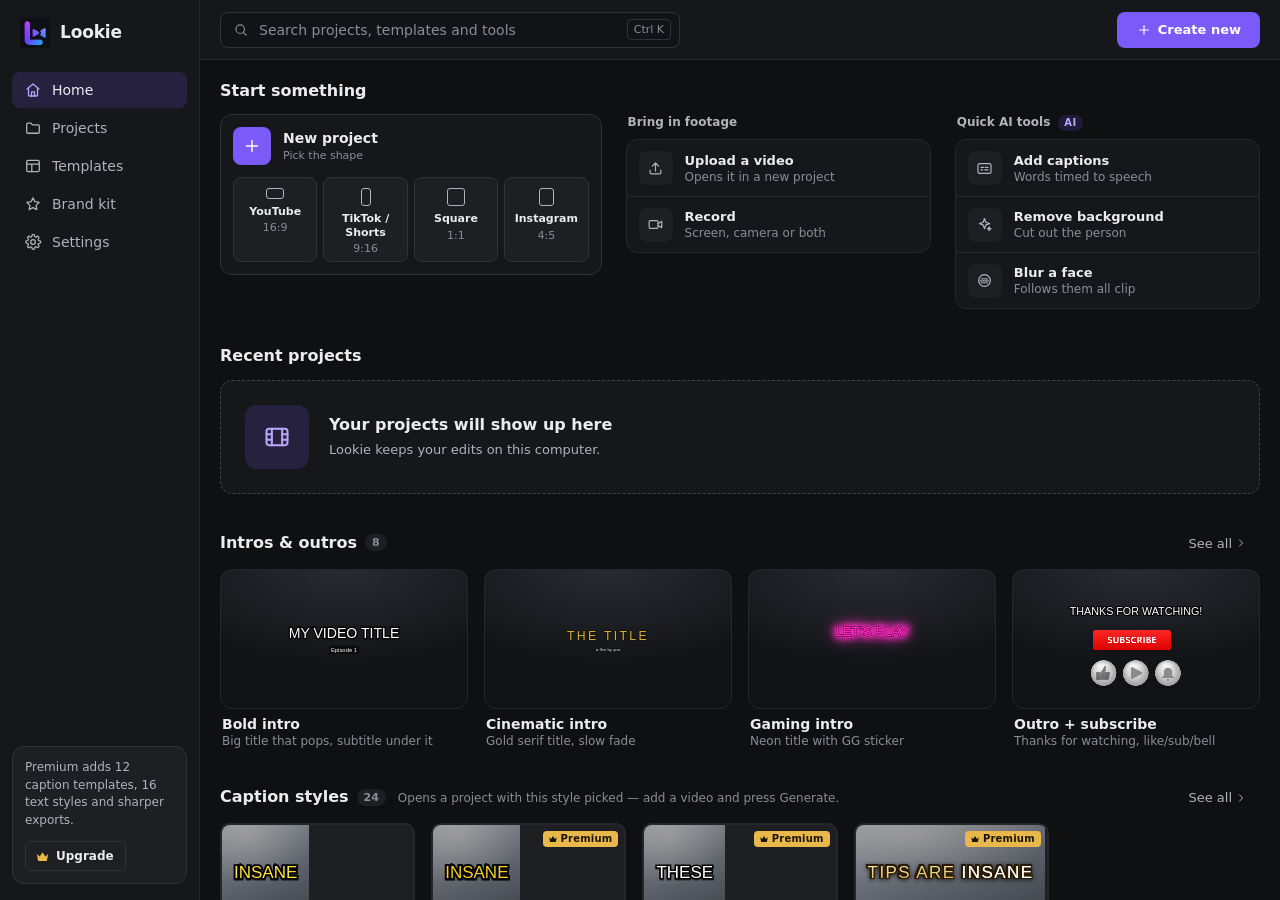
==== commit 8ac7dbbf: "Update: cleaner editor layout" ====
--- a/index.html
+++ b/index.html
@@ -5,8 +5,8 @@
     <link rel="icon" type="image/x-icon" href="./favicon.ico" />
     <meta name="viewport" content="width=device-width, initial-scale=1.0" />
     <title>Lookie</title>
-    <script type="module" crossorigin src="./assets/index-CjSbKz8i.js"></script>
-    <link rel="stylesheet" crossorigin href="./assets/index--RUmM5dJ.css">
+    <script type="module" crossorigin src="./assets/index-BTbwDK2p.js"></script>
+    <link rel="stylesheet" crossorigin href="./assets/index-D5iCJwo0.css">
   </head>
   <body>
     <div id="root"></div>
--- a/assets/index-D5iCJwo0.css
+++ b/assets/index-D5iCJwo0.css
@@ -0,0 +1 @@
+html,body,#root{margin:0;min-height:100vh;color-scheme:dark}body{font-family:Segoe UI Variable Text,Segoe UI,system-ui,-apple-system,sans-serif;font-size:13px;line-height:1.4;background:#0f1012;color:#ececef;-webkit-font-smoothing:antialiased;text-rendering:optimizeLegibility}button,input,select,textarea{font-family:inherit}body{user-select:none;-webkit-user-select:none}input,textarea,[contenteditable=true]{user-select:text;-webkit-user-select:text}::selection{background:#7a5af873;color:#fff}::-webkit-scrollbar{width:10px;height:10px}::-webkit-scrollbar-track{background:transparent}::-webkit-scrollbar-thumb{background:#34353b;border-radius:10px;border:3px solid transparent;background-clip:padding-box;min-height:32px}::-webkit-scrollbar-thumb:hover{background-color:#4a4b53}::-webkit-scrollbar-thumb:active{background-color:#5a5b64}::-webkit-scrollbar-button{display:none;width:0;height:0}::-webkit-scrollbar-corner{background:transparent}@keyframes demoCamShake{0%,to{translate:0 0;rotate:0deg;scale:1.08}13%{translate:-4% 2%;rotate:-.8deg}27%{translate:3% -3%;rotate:.6deg}41%{translate:-2% -1%;rotate:.2deg}55%{translate:4% 2%;rotate:-.6deg}69%{translate:-3% 3%;rotate:.7deg}83%{translate:2% -2%;rotate:-.3deg}}@keyframes demoKenBurnsIn{0%{scale:1;translate:0 0}to{scale:1.3;translate:7% 3%}}@keyframes demoKenBurnsOut{0%{scale:1.3;translate:7% 3%}to{scale:1;translate:0 0}}@keyframes demoBeatZoom{0%,50%{scale:1.16}18%,68%{scale:1.03}49%,99%{scale:1}}@keyframes demoTicker{0%{translate:110% 0}to{translate:-110% 0}}.lk-gallery{display:flex;flex-direction:column;gap:10px}.lk-tabs{display:flex;gap:2px;padding:3px;border-radius:10px;background:var(--bg-elevated);border:1px solid var(--border-light)}.lk-tab{flex:1;position:relative;padding:6px 4px;border:none;border-radius:7px;background:transparent;color:var(--text-secondary);font-size:11px;font-weight:600;cursor:pointer;white-space:nowrap}.lk-tab:hover{color:var(--text-primary)}.lk-tab.active{background:var(--bg-panel, #1b1d24);color:var(--text-primary);box-shadow:0 1px 3px #00000059}.lk-dot{position:absolute;top:5px;right:6px;width:5px;height:5px;border-radius:50%;background:var(--accent-from)}.lk-cats{flex-wrap:wrap;overflow-x:visible}.lk-hint{margin:0;font-size:11px;line-height:1.4;color:var(--text-secondary)}.lk-intensity{padding:2px 0}.lk-grid{display:grid;grid-template-columns:repeat(auto-fill,minmax(92px,1fr));gap:10px}.lk-card{display:flex;flex-direction:column;gap:5px;padding:0;border:none;background:none;cursor:pointer;text-align:left;min-width:0}.lk-card-img{display:block;width:100%;aspect-ratio:4 / 3;object-fit:cover;border-radius:8px;border:2px solid var(--border-light);background:#111;transition:border-color .12s,transform .12s}.lk-card:hover .lk-card-img{border-color:var(--accent-from);transform:translateY(-1px)}.lk-card.active .lk-card-img{border-color:var(--accent-from);box-shadow:0 0 0 2px var(--accent-from)}.lk-card-label{font-size:11px;color:var(--text-secondary);overflow:hidden;text-overflow:ellipsis;white-space:nowrap}.lk-card.active .lk-card-label{color:var(--text-primary);font-weight:600}.lk-card,.lk-card.active,.lk-card:hover{background:none;box-shadow:none}.audio-cleanup{margin-top:14px;padding-top:12px;border-top:1px solid var(--border);display:flex;flex-direction:column;gap:8px}.ac-title{font-size:12px;font-weight:700;color:var(--text-primary);letter-spacing:.02em}.ac-row{display:flex;gap:8px;align-items:center}.ac-seg{display:flex;flex:1;border:1px solid var(--border);border-radius:8px;overflow:hidden}.ac-seg button{flex:1;border:0;border-right:1px solid var(--border);background:transparent;color:var(--text-secondary);padding:7px 4px;font-size:12px;cursor:pointer}.ac-seg button:last-child{border-right:0}.ac-seg button.active{background:var(--accent-from, #a855f7);color:#fff}.ac-go{height:32px;padding:0 14px;border-radius:8px;border:0;cursor:pointer;font-weight:700;font-size:13px;color:#fff;background:linear-gradient(135deg,var(--accent-from, #a855f7),var(--accent-to, #6366f1))}.ac-go:disabled{opacity:.6;cursor:default}.ac-wide{width:100%}.ac-hint{margin:0;font-size:12px;color:var(--text-secondary);line-height:1.4}.ac-note{margin:2px 0 0;font-size:12px;color:#fde68a;line-height:1.4}.audio-cleanup label.ac-check{display:flex!important;flex-direction:row!important;align-items:center;gap:8px;font-size:12.5px;color:var(--text-primary);cursor:pointer}.audio-cleanup label.ac-check input{width:15px!important;height:15px;margin:0;accent-color:var(--accent-from, #a855f7)}.vt-grid{display:grid;grid-template-columns:repeat(3,1fr);gap:6px}.vt-grid button{height:30px;border:1px solid var(--border);border-radius:8px;background:transparent;color:var(--text-secondary);font-size:12px;cursor:pointer}.vt-grid button:hover:not(:disabled){color:var(--text-primary);border-color:var(--accent-from, #a855f7)}.vt-grid button.active{color:#fff;background:var(--accent-from, #a855f7);border-color:transparent}.vt-grid button:disabled{opacity:.6;cursor:default}.rf-select{width:100%;height:32px;border-radius:8px;border:1px solid var(--border);background:var(--bg-input, #0c0d12);color:var(--text-primary);padding:0 8px}.stage-text.stage-text-editing{cursor:text;outline:1.5px dashed var(--accent-from, #a855f7);outline-offset:2px;caret-color:transparent;user-select:text;-webkit-user-select:text}.cap-hl-toggle{display:flex!important;flex-direction:row!important;align-items:center;gap:8px;font-size:13px;margin:2px 0 10px;cursor:pointer}.cap-hl-toggle input{width:16px!important;height:16px;margin:0;accent-color:var(--accent-from, #a855f7)}.cap-hl-row.cap-hl-off{opacity:.45}.cap-preset-card .cap-preset-preview,.tpl-card .tpl-card-stage{background:radial-gradient(120% 90% at 30% 10%,rgba(255,236,210,.22),transparent 60%),linear-gradient(160deg,#8b9099,#5f646e,#3c4048)}.widget-grid{display:grid;grid-template-columns:repeat(2,1fr);gap:6px;padding:0 2px 8px}.widget-chip{display:flex;flex-direction:column;align-items:flex-start;gap:2px;text-align:left;border:1px solid var(--border);border-radius:10px;background:var(--surface-2, #1a1c25);padding:8px 10px;cursor:pointer}.widget-chip:hover{border-color:var(--accent-from, #a855f7)}.widget-chip-name{font-size:12.5px;font-weight:700;color:var(--text-primary)}.widget-chip-hint{font-size:11px;color:var(--text-secondary)}.edit-caret{position:fixed;z-index:2147483000;pointer-events:none;border-radius:1px;animation:edit-caret-blink 1.06s steps(1,end) .5s infinite}.edit-caret-line{background:#fff;mix-blend-mode:difference}.edit-caret-outline{box-shadow:0 0 0 1px #00000073,0 0 0 2px #ffffff59}@keyframes edit-caret-blink{0%{opacity:1}50%{opacity:0}}@keyframes demoTypeIn{0%{clip-path:inset(0 100% 0 0)}70%,to{clip-path:inset(0 0 0 0)}}.elements-flyout.pk-flyout,.media-flyout.pk-flyout{padding:0;gap:0;display:flex;flex-direction:column}.pk-panel{display:flex;flex-direction:column;min-height:0;flex:1 1 auto}.pk-body{flex:1 1 auto;min-height:0;overflow-y:auto;overflow-x:hidden;padding:0 12px 16px;display:flex;flex-direction:column;gap:12px;scrollbar-gutter:stable}.pk-sticky{position:sticky;top:0;z-index:2;margin:0 -12px;padding:0 12px 8px;background:var(--bg-panel);display:flex;flex-direction:column;gap:8px}.pk-footer{flex:0 0 auto;padding:10px 12px;border-top:1px solid var(--border);background:var(--bg-panel);display:flex;flex-direction:column;gap:8px}.pk-header{flex:0 0 auto;height:48px;display:flex;align-items:center;gap:8px;padding:0 8px 0 14px}.pk-title{margin:0;font-size:var(--fs-lg);font-weight:600;color:var(--text-primary);letter-spacing:0;flex:1 1 auto;white-space:nowrap;overflow:hidden;text-overflow:ellipsis}.pk-header-actions{display:flex;align-items:center;gap:4px;flex:0 0 auto}.pk-icon-btn{width:28px;height:28px;padding:0;display:inline-flex;align-items:center;justify-content:center;border:0;border-radius:var(--r-md);background:transparent;color:var(--text-secondary);cursor:pointer;flex:0 0 auto}.pk-icon-btn:hover:not(:disabled){background:var(--bg-hover);color:var(--text-primary);border-color:transparent}.pk-icon-btn.on{background:var(--bg-hover);color:var(--text-primary)}.pk-primary{height:var(--ctl-h);padding:0 12px;display:inline-flex;align-items:center;justify-content:center;gap:6px;border:0;border-radius:var(--r-md);background:var(--accent);color:var(--text-on-accent);font-size:var(--fs-sm);font-weight:600;cursor:pointer;white-space:nowrap}.pk-primary:hover:not(:disabled){background:var(--accent-hover);border-color:transparent}.pk-primary:active:not(:disabled){background:var(--accent-press)}.pk-primary.block{width:100%;height:var(--ctl-h-lg);font-size:var(--fs-md)}.pk-secondary{height:var(--ctl-h);padding:0 10px;display:inline-flex;align-items:center;justify-content:center;gap:6px;border:1px solid var(--border-light);border-radius:var(--r-md);background:var(--bg-elevated);color:var(--text-primary);font-size:var(--fs-sm);font-weight:500;cursor:pointer;white-space:nowrap}.pk-secondary.on{border-color:var(--accent-line);background:var(--accent-soft)}.pk-search{position:relative;display:flex;align-items:center}.pk-search input{width:100%;height:var(--ctl-h-lg);padding:0 30px 0 32px;border:1px solid var(--border-light);border-radius:var(--r-md);background:var(--bg-input);color:var(--text-primary);font-size:var(--fs-md)}.pk-search-icon{position:absolute;left:10px;color:var(--text-muted);pointer-events:none}.pk-search-clear{position:absolute;right:4px;width:24px;height:24px;padding:0;border:0;border-radius:var(--r-sm);background:transparent;color:var(--text-muted);display:inline-flex;align-items:center;justify-content:center}.pk-search-clear:hover:not(:disabled){color:var(--text-primary);background:var(--bg-hover);border-color:transparent}.pk-chips{display:flex;gap:6px;overflow-x:auto;overflow-y:hidden;scrollbar-width:none;margin:0 -12px;padding:0 12px;-webkit-mask-image:linear-gradient(90deg,#000 calc(100% - 18px),transparent);mask-image:linear-gradient(90deg,#000 calc(100% - 18px),transparent)}.pk-chips::-webkit-scrollbar{display:none}.pk-chip{flex:0 0 auto;height:26px;padding:0 10px;display:inline-flex;align-items:center;gap:5px;border:1px solid var(--border-light);border-radius:999px;background:transparent;color:var(--text-secondary);font-size:var(--fs-sm);font-weight:500;white-space:nowrap;cursor:pointer}.pk-chip:hover:not(:disabled){color:var(--text-primary);background:var(--bg-elevated)}.pk-chip.on,.pk-chip.on:hover:not(:disabled){background:var(--text-primary);border-color:var(--text-primary);color:var(--bg-app);font-weight:600}.pk-chip-count{font-size:var(--fs-2xs);opacity:.7;font-variant-numeric:tabular-nums}.pk-seg{display:flex;gap:2px;padding:2px;background:var(--bg-input);border:1px solid var(--border);border-radius:var(--r-lg);flex:0 0 auto}.pk-seg button{flex:1 1 0;min-width:0;height:26px;padding:0 6px;border:0;border-radius:var(--r-md);background:transparent;color:var(--text-secondary);font-size:var(--fs-sm);font-weight:500;white-space:nowrap;overflow:hidden;text-overflow:ellipsis;cursor:pointer}.pk-seg button:hover:not(.on):not(:disabled){color:var(--text-primary);background:#ffffff0a}.pk-seg button.on{background:var(--bg-hover);color:var(--text-primary);font-weight:600;box-shadow:0 1px 2px #0006,inset 0 0 0 1px #ffffff0d}.pk-shelf{display:flex;flex-direction:column;gap:8px}.pk-shelf-head{display:flex;align-items:center;justify-content:space-between;min-height:22px}.pk-shelf-head h3,.pk-drill-head h3{margin:0;font-size:var(--fs-sm);font-weight:600;color:var(--text-primary);letter-spacing:0;text-transform:none}.pk-see-all{height:22px;padding:0 4px 0 6px;display:inline-flex;align-items:center;gap:2px;border:0;border-radius:var(--r-sm);background:transparent;color:var(--text-secondary);font-size:var(--fs-xs);font-weight:500;cursor:pointer}.pk-see-all:hover:not(:disabled){color:var(--text-primary);background:var(--bg-hover);border-color:transparent}.pk-drill-head{display:flex;align-items:center;gap:4px;margin-left:-6px;min-height:28px}.pk-section-label{margin:2px 0 -4px;font-size:var(--fs-xs);font-weight:600;color:var(--text-muted)}.pk-grid{display:grid;gap:8px}.pk-grid.c2{grid-template-columns:repeat(2,minmax(0,1fr))}.pk-grid.c3{grid-template-columns:repeat(3,minmax(0,1fr))}.pk-grid.c4{grid-template-columns:repeat(4,minmax(0,1fr))}@container pkpanel (min-width: 400px){.pk-grid.c3{grid-template-columns:repeat(4,minmax(0,1fr))}.pk-grid.c4{grid-template-columns:repeat(5,minmax(0,1fr))}.pk-grid.c2{grid-template-columns:repeat(3,minmax(0,1fr))}}.pk-panel{container:pkpanel / inline-size}.pk-tile{position:relative;display:flex;flex-direction:column;gap:5px;min-width:0;padding:0;border:0;background:transparent;color:var(--text-secondary);text-align:left;cursor:pointer}.pk-tile:hover:not(:disabled),.pk-tile:active:not(:disabled){background:transparent}.pk-tile:focus-visible{box-shadow:none}.pk-tile-thumb{position:relative;display:flex;align-items:center;justify-content:center;width:100%;aspect-ratio:16 / 9;overflow:hidden;border:1px solid var(--border);border-radius:var(--r-md);background:var(--bg-elevated);color:#c9cad1;transition:border-color var(--dur-fast) var(--ease),background var(--dur-fast) var(--ease)}.pk-tile.sq .pk-tile-thumb{aspect-ratio:1 / 1}.pk-tile:hover .pk-tile-thumb{border-color:var(--border-strong);background:var(--bg-hover)}.pk-tile:focus-visible .pk-tile-thumb{box-shadow:var(--focus-ring)}.pk-tile.on .pk-tile-thumb{border-color:var(--accent);box-shadow:0 0 0 1px var(--accent)}.pk-tile-thumb>img,.pk-tile-thumb>video{width:100%;height:100%;object-fit:contain;display:block}.pk-tile-thumb>.pk-cover{width:100%;height:100%;object-fit:cover;background-size:cover;background-position:center}.pk-tile-thumb svg:not(.icon){max-width:60%;max-height:66%}.pk-tile-label{font-size:var(--fs-xs);line-height:1.25;white-space:nowrap;overflow:hidden;text-overflow:ellipsis}.pk-tile:hover .pk-tile-label,.pk-tile.on .pk-tile-label{color:var(--text-primary)}.pk-tile-add{position:absolute;right:4px;bottom:4px;width:20px;height:20px;display:inline-flex;align-items:center;justify-content:center;border-radius:999px;background:var(--accent);color:#fff;box-shadow:var(--shadow-1);opacity:0;transform:scale(.85);transition:opacity var(--dur-fast) var(--ease),transform var(--dur-fast) var(--ease);pointer-events:none}.pk-tile:hover .pk-tile-add,.pk-tile:focus-visible .pk-tile-add{opacity:1;transform:scale(1)}.pk-tile.locked .pk-tile-add{display:none}.pk-tile-badge{position:absolute;top:4px;left:4px;display:inline-flex}.pk-list{display:flex;flex-direction:column;gap:2px}.pk-row{position:relative;display:flex;align-items:center;gap:10px;min-height:48px;padding:6px;border-radius:var(--r-md);cursor:pointer}.pk-row:hover,.pk-row:focus-within{background:var(--bg-elevated)}.pk-row.on{background:var(--accent-softer)}.pk-row-play{width:32px;height:32px;flex:0 0 auto;padding:0;display:inline-flex;align-items:center;justify-content:center;border:1px solid var(--border-light);border-radius:999px;background:var(--bg-elevated);color:var(--text-primary)}.pk-row-play.on{background:var(--text-primary);color:var(--bg-app);border-color:var(--text-primary)}.pk-row-main{flex:1 1 auto;min-width:0;display:flex;flex-direction:column;gap:3px;border:0;padding:0;background:transparent;text-align:left;color:inherit;cursor:pointer}.pk-row-main:hover:not(:disabled){background:transparent}.pk-row-title{display:flex;align-items:center;gap:6px;min-width:0;font-size:var(--fs-md);font-weight:500;color:var(--text-primary)}.pk-row-title>span:first-child{white-space:nowrap;overflow:hidden;text-overflow:ellipsis;min-width:0}.pk-row-sub{font-size:var(--fs-xs);color:var(--text-muted);white-space:nowrap;overflow:hidden;text-overflow:ellipsis}.pk-row-side{display:flex;align-items:center;gap:2px;flex:0 0 auto}.pk-row-add{width:28px;height:28px;padding:0;display:inline-flex;align-items:center;justify-content:center;border:0;border-radius:var(--r-md);background:transparent;color:var(--text-secondary)}.pk-row:hover .pk-row-add,.pk-row-add:focus-visible{background:var(--accent);color:#fff}.pk-row-add:hover:not(:disabled){background:var(--accent-hover);color:#fff;border-color:transparent}.pk-row-fav{color:var(--text-muted);opacity:0}.pk-row:hover .pk-row-fav,.pk-row-fav:focus-visible,.pk-row-fav.on{opacity:1}.pk-row-fav.on{color:var(--warning)}.pk-row-fav.on .icon{fill:currentColor}.pk-tag{flex:0 0 auto;padding:0 5px;border-radius:var(--r-xs);background:var(--bg-hover);color:var(--text-secondary);font-size:var(--fs-2xs);font-weight:600;line-height:16px}.pk-disclosure{border:1px solid var(--border);border-radius:var(--r-lg);background:var(--bg-app)}.pk-disclosure-btn{width:100%;height:32px;padding:0 10px;display:flex;align-items:center;gap:8px;border:0;border-radius:var(--r-lg);background:transparent;color:var(--text-secondary);font-size:var(--fs-sm);font-weight:500;cursor:pointer}.pk-disclosure-btn:hover:not(:disabled){color:var(--text-primary);background:var(--bg-elevated);border-color:transparent}.pk-disclosure-btn>span:first-of-type{flex:1 1 auto;text-align:left}.pk-disclosure-badge{flex:0 1 auto!important;color:var(--text-muted);font-size:var(--fs-xs);white-space:nowrap;overflow:hidden;text-overflow:ellipsis;max-width:55%;text-align:right}.pk-disclosure-chev{transition:transform var(--dur) var(--ease)}.pk-disclosure.open .pk-disclosure-chev{transform:rotate(180deg)}.pk-disclosure-body{padding:4px 10px 12px;display:flex;flex-direction:column;gap:10px}.pk-field{display:flex;flex-direction:column;gap:5px;font-size:var(--fs-xs);color:var(--text-secondary)}.pk-field-row{display:flex;align-items:center;justify-content:space-between;gap:10px;font-size:var(--fs-sm);color:var(--text-secondary)}.pk-check{display:flex;align-items:center;gap:8px;font-size:var(--fs-sm);color:var(--text-secondary);cursor:pointer}.pk-check input{margin:0}.pk-hint{margin:0;font-size:var(--fs-xs);line-height:1.45;color:var(--text-muted);display:flex;align-items:center;gap:6px}.pk-hint.warn{color:var(--warning)}.pk-hint.err{color:var(--danger)}.pk-info{display:inline-flex;color:var(--text-muted);cursor:help;border-radius:999px}.pk-info:hover,.pk-info:focus-visible{color:var(--text-primary);outline:none}.pk-empty{display:flex;flex-direction:column;align-items:center;gap:8px;padding:28px 12px;text-align:center;color:var(--text-muted)}.pk-empty p{margin:0;font-size:var(--fs-sm);color:var(--text-secondary);max-width:240px;line-height:1.45}.pk-more{align-self:center}.pk-selbar{display:flex;align-items:center;gap:2px;padding:2px 2px 2px 10px;border:1px solid var(--accent-line);border-radius:var(--r-lg);background:var(--accent-softer);font-size:var(--fs-xs);color:var(--text-primary)}.pk-selbar>span{flex:1 1 auto;font-weight:600}.pk-menu-wrap{position:relative}.pk-menu{position:absolute;right:0;top:calc(100% + 4px);z-index:30;min-width:180px;padding:4px;border-radius:var(--r-lg);background:var(--bg-elevated);box-shadow:var(--shadow-pop);display:flex;flex-direction:column}.pk-menu button{height:30px;padding:0 10px;display:flex;align-items:center;gap:8px;border:0;border-radius:var(--r-md);background:transparent;color:var(--text-primary);font-size:var(--fs-sm);text-align:left}.pk-menu button.danger{color:var(--danger)}.pk-menu hr{border:0;border-top:1px solid var(--border-light);margin:4px 2px}.media-library.pk-panel{padding:0;gap:0;overflow:hidden;border-right:0;background:transparent}.media-card.pk-tile{cursor:grab}.media-rec-btn .icon{color:var(--danger)}.media-card.pk-tile:active{cursor:grabbing}.pk-duration{position:absolute;left:4px;bottom:4px;padding:0 5px;border-radius:var(--r-xs);background:#000000b8;color:#fff;font-size:var(--fs-2xs);line-height:16px;font-variant-numeric:tabular-nums}.rec-card{display:flex;flex-direction:column;gap:10px;padding:10px;border:1px solid var(--border-light);border-radius:var(--r-lg);background:var(--bg-elevated)}.rec-card-head{display:flex;align-items:center;gap:6px;font-size:var(--fs-sm);font-weight:600;color:var(--text-primary)}.rec-card-head .pk-icon-btn{margin-left:auto;width:24px;height:24px}.rec-modes{display:grid;grid-template-columns:repeat(2,minmax(0,1fr));gap:6px}.rec-mode{height:32px;padding:0 8px;display:flex;align-items:center;gap:7px;border:1px solid var(--border-light);border-radius:var(--r-md);background:var(--bg-panel);color:var(--text-secondary);font-size:var(--fs-xs);text-align:left;min-width:0}.rec-mode span{white-space:nowrap;overflow:hidden;text-overflow:ellipsis}.rec-mode.on{border-color:var(--accent);background:var(--accent-softer);color:var(--text-primary)}.rec-card .pk-disclosure{background:var(--bg-panel)}.rec-live-label{flex:1 1 auto;font-size:var(--fs-xs);color:var(--text-muted)}.rec-live .pk-primary{background:var(--danger)}.pk-tabs-wrap{flex:0 0 auto;padding:0 12px 10px}.pk-search-row{display:flex;align-items:center;gap:4px}.pk-search-row>.pk-search{flex:1 1 auto;min-width:0}.pk-search-row>.pk-icon-btn{width:32px;height:32px}.pk-filter-pop{display:flex;flex-direction:column;gap:8px;padding:8px 0 0;border-top:1px solid var(--border)}.pk-spin{width:12px;height:12px;border:2px solid currentColor;border-right-color:transparent;border-radius:50%;animation:pk-spin .8s linear infinite}@keyframes pk-spin{to{transform:rotate(360deg)}}.pk-progress{height:3px;border-radius:3px;background:var(--bg-hover);overflow:hidden}.pk-progress>span{display:block;height:100%;background:var(--accent);transition:width .2s linear}.pk-icon-thumb{width:44%;height:44%;color:#c9cad1}.pk-emoji-thumb{font-size:26px;line-height:1}.pk-font-sample{font-size:22px;max-width:90%;white-space:nowrap;overflow:hidden}.pk-template-sample{font-size:10px;max-width:92%;text-align:center;line-height:1.15;white-space:normal}.pk-cap-sample{max-width:92%;text-align:center;white-space:nowrap;overflow:hidden;text-overflow:ellipsis}.pk-tile-thumb .bundled-thumb{width:100%;height:100%;aspect-ratio:auto;border-radius:0}.sfx-row-wave .capsfx-wave{width:100%;height:14px;margin:0}.sfx-dur{min-width:38px;text-align:right;font-variant-numeric:tabular-nums}.pk-body .music-panel{padding:0;overflow:visible;gap:10px}.pk-body .vo-panel{padding:0;gap:16px}.vo-panel .vo-text{min-height:72px}.vo-panel .vo-voices button.vo-voice{border-color:var(--border-light)}.vo-panel .vo-voices button.vo-voice.on{border-color:var(--accent);background:var(--accent-softer)}.vo-panel .vo-actions{display:flex;gap:6px}.vo-panel .vo-actions button.pk-primary,.vo-panel .vo-actions button.pk-secondary{flex:1 1 0;padding:0 10px;border-radius:var(--r-md);font-size:var(--fs-sm)}.vo-panel .vo-actions button.pk-primary{background:var(--accent);border:0;color:#fff;font-weight:600}.vo-panel .vo-rec-start{width:100%;height:var(--ctl-h-lg)}.vo-panel .vo-rec-start .icon{color:var(--danger)}.vo-panel .vo-rec-live{background:var(--danger)}.pk-body .am-panel{gap:10px}.pk-grid.tsg-grid{margin:0}.pk-tile.tsg-card .tsg-stage{display:block;border:1px solid var(--border);border-radius:var(--r-md);transform:none}.pk-tile.tsg-card:hover .tsg-stage{border-color:var(--border-strong);transform:none}.pk-body .emoji-picker{display:flex;flex-direction:column;gap:10px}.pk-body .emoji-grid{grid-template-columns:repeat(auto-fill,minmax(36px,1fr));gap:2px}.pk-body .emoji-btn.emoji-btn{font-size:22px;border-radius:var(--r-md)}.pk-body .emoji-btn.emoji-btn:hover{transform:none;background:var(--bg-hover);border-color:transparent}.pk-body .emoji-related{margin:0;padding:0 0 8px;border-bottom:1px solid var(--border);display:flex;flex-direction:column;gap:4px}.cs-root.pk-panel{flex:1 1 auto;min-height:0}.pk-grid.cap-tpl-grid{grid-template-columns:repeat(2,minmax(0,1fr))}.cap-tpl-grid .tpl-card{border-width:1px;border-radius:var(--r-md);min-width:0}.cap-tpl-grid .tpl-card-stage{height:72px;padding:6px 8px}.cap-tpl-grid .tpl-card-text{font-size:15px}.cap-tpl-grid .tpl-card.active{border-color:var(--accent);box-shadow:0 0 0 1px var(--accent)}.cap-generate{display:flex;flex-direction:column;gap:6px}.cs-list-tools{flex:0 0 auto;padding:0 12px 8px;display:flex;flex-direction:column;gap:8px;border-bottom:1px solid var(--border)}.cs-list-tools:empty{display:none}.cs-find-opts{display:flex;align-items:center;gap:2px;font-size:var(--fs-xs);color:var(--text-secondary)}.cs-find-count{margin-right:4px}.pk-icon-btn.cs-opt-btn{width:auto;min-width:28px;padding:0 6px;font-size:var(--fs-xs);font-family:var(--font-mono)}.cs-replace-row{display:flex;gap:4px}.cs-replace-row .cs-search-input{height:var(--ctl-h);padding:0 8px}.draw-tools{display:grid;grid-template-columns:repeat(4,minmax(0,1fr));gap:6px}.draw-tool{height:54px;padding:4px 2px;display:flex;flex-direction:column;align-items:center;justify-content:center;gap:4px;border:1px solid var(--border);border-radius:var(--r-md);background:var(--bg-elevated);color:var(--text-secondary);font-size:var(--fs-2xs);min-width:0}.draw-tool span{max-width:100%;white-space:nowrap;overflow:hidden;text-overflow:ellipsis}.draw-tool.on{border-color:var(--accent);background:var(--accent-softer);color:var(--text-primary)}.draw-swatches{display:flex;flex-wrap:wrap;align-items:center;gap:6px}.draw-swatches .swatch{width:22px;height:22px}.draw-swatches .swatch:hover{transform:none}.draw-swatches input[type=color]{width:28px;height:24px}.draw-footer-row{display:flex;align-items:center;gap:2px}.draw-footer-row .pk-hint{flex:1 1 auto}.context-menu-swatches{display:flex;gap:4px;padding:4px 6px}.context-menu-swatch-btn{padding:3px;border:none;border-radius:5px;background:none;cursor:pointer;line-height:0}.context-menu-swatch-btn:hover{background:var(--bg-hover, rgba(255, 255, 255, .08))}.context-menu-swatch-btn .context-menu-swatch{width:14px;height:14px;border-radius:50%}.plans-btn{display:inline-flex;align-items:center;gap:6px;height:36px;padding:0 14px;margin-right:8px;border-radius:10px;cursor:pointer;font-weight:700;font-size:14px;color:#ffd76a;background:#ffc74014;border:1px solid rgba(255,199,64,.45);transition:background .15s,border-color .15s,transform .15s}.plans-btn:hover{background:#ffc74029;border-color:#ffc740;transform:translateY(-1px)}.plans-btn-premium{color:#fff;background:linear-gradient(135deg,#f59e0b,#f97316);border-color:transparent}.plans-btn-exclusive{color:#fff;background:linear-gradient(135deg,#a855f7,#ec4899 55%,#f59e0b);border-color:transparent}.plans-crown{flex:0 0 auto}.plans-backdrop{position:fixed;top:0;right:0;bottom:0;left:0;z-index:1000;background:#06070cb8;-webkit-backdrop-filter:blur(6px);backdrop-filter:blur(6px);display:flex;align-items:center;justify-content:center;padding:24px}.plans-modal{position:relative;width:min(1080px,100%);max-height:calc(100vh - 48px);overflow:auto;background:radial-gradient(1200px 400px at 50% -120px,rgba(122,90,248,.22),transparent 70%),#12131a;border:1px solid #2a2c38;border-radius:20px;padding:34px 32px 28px;box-shadow:0 30px 80px #0009;color:#e8e9f0}.plans-close{position:absolute;top:14px;right:16px;width:34px;height:34px;border-radius:50%;border:0;background:#ffffff0f;color:#c9cad6;font-size:22px;line-height:1;cursor:pointer}.plans-close:hover{background:#ffffff24;color:#fff}.plans-head{text-align:center;margin-bottom:26px}.plans-head h2{margin:0 0 6px;font-size:28px;letter-spacing:-.02em}.plans-head p{margin:0 0 18px;color:#9a9cad}.plans-billing{display:inline-flex;background:#1c1e28;border:1px solid #2a2c38;border-radius:999px;padding:4px}.plans-billing button{border:0;background:transparent;color:#a9abbb;padding:8px 18px;border-radius:999px;cursor:pointer;font-weight:600;font-size:14px}.plans-billing button.active{background:#2e3040;color:#fff}.plans-save{margin-left:6px;font-size:11px;font-weight:700;color:#4ade80}.plans-grid{display:grid;grid-template-columns:repeat(3,1fr);gap:18px;align-items:stretch}@media (max-width: 860px){.plans-grid{grid-template-columns:1fr}}.plans-card{position:relative;display:flex;flex-direction:column;background:#181a23;border:1px solid #2a2c38;border-radius:16px;padding:24px 22px 20px}.plans-card-premium{border-color:#f973168c}.plans-card.is-featured{border:1px solid transparent;background:linear-gradient(#1b1626,#1b1626) padding-box,linear-gradient(135deg,#a855f7,#ec4899,#f59e0b) border-box;box-shadow:0 0 0 1px #7a5af826,0 18px 50px #7a5af82e}.plans-card.is-needed{outline:2px solid #ffc740;outline-offset:3px}.plans-ribbon{position:absolute;top:-12px;left:50%;transform:translate(-50%);background:linear-gradient(135deg,#a855f7,#ec4899);color:#fff;font-size:11px;font-weight:800;letter-spacing:.06em;text-transform:uppercase;padding:5px 12px;border-radius:999px;white-space:nowrap}.plans-name{display:flex;align-items:center;gap:7px;font-size:18px;font-weight:800}.plans-card-premium .plans-name{color:#fdba74}.plans-card-exclusive .plans-name{color:#f0abfc}.plans-price{margin:12px 0 6px;display:flex;align-items:baseline;gap:6px;flex-wrap:wrap}.plans-amount{font-size:34px;font-weight:800;letter-spacing:-.02em;color:#fff}.plans-per{color:#8d8fa1;font-size:13px}.plans-tagline{color:#a9abbb;font-size:14px;margin:0 0 16px;min-height:40px}.plans-features{list-style:none;padding:0;margin:0 0 20px;display:flex;flex-direction:column;gap:10px;flex:1}.plans-features li{display:flex;gap:9px;font-size:14px;line-height:1.35;color:#dcdde6}.plans-check{flex:0 0 auto;margin-top:2px;color:#4ade80}.plans-card-exclusive .plans-check{color:#e879f9}.plans-soon{display:inline-block;margin-left:6px;font-style:normal;font-size:10.5px;font-weight:700;color:#93c5fd;background:#3b82f624;border-radius:999px;padding:1px 7px;vertical-align:1px}.plans-cta{height:44px;border-radius:11px;border:0;cursor:pointer;font-weight:800;font-size:15px;color:#fff;background:linear-gradient(135deg,#f59e0b,#f97316);transition:transform .15s,filter .15s}.plans-card-exclusive .plans-cta{background:linear-gradient(135deg,#a855f7,#ec4899)}.plans-cta:hover:not(:disabled){transform:translateY(-1px);filter:brightness(1.08)}.plans-cta.is-current{background:#2a2c38;color:#a9abbb;cursor:default}.plans-cta-spacer{height:44px}.plans-dev{margin-top:8px;border:1px dashed #3a3d4d;background:transparent;color:#7c7f93;border-radius:8px;padding:5px;font-size:12px;cursor:pointer}.plans-dev:hover{color:#cfd0db;border-color:#6b6f85}.plans-notice{margin-top:18px;text-align:center;font-size:14px;color:#fde68a;background:#f59e0b1a;border:1px solid rgba(245,158,11,.35);border-radius:10px;padding:10px 14px}.premium-badge{display:inline-flex;align-items:center;gap:3px;font-size:10px;font-weight:800;letter-spacing:.02em;line-height:1;color:#fff;background:linear-gradient(135deg,#f59e0b,#f97316);border-radius:999px;padding:3px 6px 3px 5px;box-shadow:0 1px 4px #0006}.premium-badge .plans-crown{width:10px;height:10px}.premium-badge-exclusive{background:linear-gradient(135deg,#a855f7,#ec4899)}.tpl-card{position:relative}.tpl-card-badge{position:absolute;top:6px;right:6px;z-index:2;pointer-events:none}.tpl-card.is-locked .tpl-card-stage{filter:saturate(.85)}.tpl-card.is-locked:hover .tpl-card-badge .premium-badge{transform:scale(1.08)}.element-chip{position:relative}.element-chip-badge{position:absolute;top:4px;right:4px;pointer-events:none;z-index:1}.element-chip-badge .premium-badge{font-size:0;padding:3px;gap:0}.insp-row{display:grid;grid-template-columns:68px minmax(0,1fr) auto;align-items:center;column-gap:8px;min-height:var(--ctl-h)}.insp-row.is-stacked{grid-template-columns:minmax(0,1fr) auto}.insp-row.is-stacked>.insp-label{grid-column:1 / -1}.insp-row.is-stacked>.insp-ctl{grid-column:1}.insp-label{font-size:var(--fs-xs);color:var(--text-secondary);white-space:nowrap;overflow:hidden;text-overflow:ellipsis;-webkit-user-select:none;user-select:none;cursor:default}.insp-ctl{display:flex;align-items:center;gap:8px;min-width:0}.insp-ctl>.dropdown,.insp-ctl>.custom-dropdown,.insp-ctl>select,.insp-ctl>.insp-seg{flex:1;min-width:0}.insp-acts{display:inline-flex;align-items:center;gap:2px}.insp-reset,.insp-kf{width:18px;height:18px;padding:0;display:inline-grid;place-items:center;border:0!important;border-radius:var(--r-sm);background:transparent!important;color:var(--text-muted);cursor:pointer}.insp-reset:hover,.insp-kf:hover:not(:disabled){color:var(--text-primary);background:var(--bg-hover)!important}.insp-reset.is-hidden{visibility:hidden}.insp-kf path{fill:none;stroke:currentColor;stroke-width:1.3}.insp-kf.keyed{color:var(--accent-text)}.insp-kf.keyed path{fill:var(--accent-soft)}.insp-kf.on{color:var(--accent-text)}.insp-kf.on path{fill:var(--accent);stroke:var(--accent-text)}.insp-kf:disabled{opacity:.35;cursor:default}.insp-range{-webkit-appearance:none;-moz-appearance:none;appearance:none;flex:1;min-width:40px;height:16px;margin:0;padding:0;background:transparent;cursor:pointer;--fill: calc(var(--ratio, 0) * 100%)}.insp-range::-webkit-slider-runnable-track{height:3px;border-radius:2px;background:linear-gradient(to right,var(--accent) var(--fill),var(--border-strong) var(--fill))}.insp-range::-webkit-slider-thumb{-webkit-appearance:none;width:12px;height:12px;margin-top:-4.5px;border-radius:50%;background:#fff;box-shadow:0 0 0 1px #0000004d,0 1px 2px #00000080}.insp-range:hover::-webkit-slider-thumb{transform:scale(1.15)}.insp-range:focus-visible{outline:none}.insp-range:focus-visible::-webkit-slider-thumb{box-shadow:0 0 0 3px var(--accent-line)}.insp-range:disabled{opacity:.4;cursor:default}.insp-num{display:inline-flex;align-items:center;flex:0 0 auto;height:24px;width:56px;padding:0 5px 0 0;border:1px solid var(--border-light);border-radius:var(--r-sm);background:var(--bg-input)}.insp-num:hover{border-color:var(--border-strong)}.insp-num:focus-within{border-color:var(--accent-line)}.overlay-card .insp-num input,.insp-num input{flex:1;min-width:0;width:100%;height:22px;padding:0 2px 0 6px!important;border:0!important;background:transparent!important;color:var(--text-primary);font-family:var(--font-mono);font-size:var(--fs-xs);font-variant-numeric:tabular-nums;text-align:right}.insp-num input:focus{outline:none}.insp-unit{font-size:var(--fs-2xs);color:var(--text-muted);margin-left:1px}.insp-seg{display:flex;gap:2px;padding:2px;min-width:0;border:1px solid var(--border);border-radius:var(--r-md);background:var(--bg-input)}.insp-seg.is-wrap{flex-wrap:wrap}.insp-seg>button{flex:1 1 0;min-width:0;height:22px;padding:0 6px;display:inline-flex;align-items:center;justify-content:center;gap:4px;border:0!important;border-radius:var(--r-sm);background:transparent;color:var(--text-secondary);font-size:var(--fs-xs);white-space:nowrap;overflow:hidden;text-overflow:ellipsis}.insp-seg.is-wrap>button{flex:1 0 auto}.insp-seg>button:hover:not(.active):not(:disabled){color:var(--text-primary);background:#ffffff0a}.insp-seg>button.active{background:var(--bg-hover);color:var(--text-primary);font-weight:600;box-shadow:0 1px 2px #0006}.insp-seg>button:disabled{opacity:.4}.insp-switch{margin-left:auto;width:30px;height:17px;padding:0;position:relative;border:0!important;border-radius:999px;background:var(--border-strong)!important;cursor:pointer}.insp-switch>span{position:absolute;top:2px;left:2px;width:13px;height:13px;border-radius:50%;background:#fff;transition:transform var(--dur, .15s) ease}.insp-switch.on{background:var(--accent)!important}.insp-switch.on>span{transform:translate(13px)}.insp-color{display:inline-flex;align-items:center;gap:8px}.insp-color input[type=color]{width:28px;height:22px;padding:0;border:1px solid var(--border-light);border-radius:var(--r-sm);background:none;cursor:pointer}.insp-color-hex{font-family:var(--font-mono);font-size:var(--fs-xs);color:var(--text-secondary)}.insp-more{display:flex;flex-direction:column;gap:10px}.insp-more-btn{align-self:flex-start;display:inline-flex;align-items:center;gap:4px;height:22px;padding:0 4px 0 0;border:0!important;background:none!important;color:var(--text-muted);font-size:var(--fs-xs);font-weight:500;cursor:pointer}.insp-more-btn:hover{color:var(--text-primary)}.insp-more-btn .icon{transition:transform var(--dur, .15s) ease}.insp-more.is-open>.insp-more-btn .icon{transform:rotate(90deg)}.insp-more-body{display:flex;flex-direction:column;gap:10px;padding-left:8px;border-left:1px solid var(--border)}.insp-note{margin:0;font-size:var(--fs-2xs);line-height:1.35;color:var(--text-muted)}.insp-note.is-warn{color:var(--warning)}.insp-btnbar{display:flex;gap:4px;flex-wrap:wrap}.insp-btnbar>button{height:26px;min-width:28px;padding:0 8px;display:inline-flex;align-items:center;justify-content:center;gap:5px;font-size:var(--fs-xs);border-radius:var(--r-sm)}.insp-btnbar>button.active{background:var(--bg-hover);color:var(--accent-text);box-shadow:inset 0 0 0 1px var(--accent-line)}.insp-btnbar>.insp-spacer{flex:1}.insp-subhead{font-size:var(--fs-2xs);font-weight:600;letter-spacing:.04em;text-transform:uppercase;color:var(--text-muted);margin-top:2px}.insp-gallery{display:flex;flex-direction:column;gap:6px}.insp-gallery-head{display:flex;align-items:center;min-height:20px}.insp-gallery-title{font-size:var(--fs-xs);color:var(--text-secondary)}.insp-seeall{margin-left:auto;display:inline-flex;align-items:center;gap:2px;height:20px;padding:0 2px 0 6px;border:0!important;background:none!important;color:var(--accent-text);font-size:var(--fs-xs);cursor:pointer}.insp-seeall:hover{text-decoration:underline}.insp-tiles{display:grid;grid-template-columns:repeat(var(--cols, 3),minmax(0,1fr));gap:6px}.insp-tile{display:flex;flex-direction:column;gap:4px;padding:0;min-width:0;height:auto;border:0!important;background:none!important;cursor:pointer;text-align:center}.insp-tile-thumb{position:relative;display:grid;place-items:center;overflow:hidden;aspect-ratio:16 / 10;width:100%;border-radius:var(--r-md);background:var(--bg-elevated);box-shadow:inset 0 0 0 1px var(--border)}.insp-tiles.is-wide .insp-tile-thumb{aspect-ratio:16 / 9}.insp-tile:hover .insp-tile-thumb{box-shadow:inset 0 0 0 1px var(--border-strong)}.insp-tile.active .insp-tile-thumb{box-shadow:0 0 0 2px var(--accent)}.insp-tile-thumb>img,.insp-tile-thumb>.insp-fill{width:100%;height:100%;object-fit:cover;display:block}.insp-tile-none{font-size:18px;color:var(--text-muted)}.insp-tile-label{font-size:var(--fs-2xs);line-height:1.2;color:var(--text-secondary);white-space:nowrap;overflow:hidden;text-overflow:ellipsis}.insp-tile.active .insp-tile-label{color:var(--text-primary);font-weight:600}.properties-panel-wrap .resizable-panel-inner{position:relative}.insp-drill{position:absolute;top:0;right:0;bottom:0;left:0;z-index:30;display:flex;flex-direction:column;background:var(--bg-panel)}.insp-drill-head{display:flex;align-items:center;gap:8px;flex:0 0 auto;height:44px;padding:0 10px;border-bottom:1px solid var(--border)}.insp-back{display:inline-flex;align-items:center;gap:2px;height:28px;padding:0 8px 0 4px;font-size:var(--fs-sm);border-radius:var(--r-md)}.insp-drill-title{font-size:var(--fs-md);font-weight:600;color:var(--text-primary)}.insp-drill-body{flex:1;overflow:auto;padding:12px 14px 16px;display:flex;flex-direction:column;gap:10px}.insp-search{height:var(--ctl-h);padding:0 10px;border-radius:var(--r-md);border:1px solid var(--border-light);background:var(--bg-input);color:var(--text-primary);font-size:var(--fs-sm)}.insp-chips{display:flex;flex-wrap:wrap;gap:4px}.insp-chip{height:22px;padding:0 9px;border-radius:999px;font-size:var(--fs-xs);border:1px solid var(--border-light)!important;background:transparent;color:var(--text-secondary)}.insp-chip.active{background:var(--bg-hover);color:var(--text-primary);border-color:var(--border-strong)!important}.prop-section-summary{margin-left:auto;padding-left:8px;max-width:45%;font-size:var(--fs-xs);font-weight:400;color:var(--text-muted);white-space:nowrap;overflow:hidden;text-overflow:ellipsis}.insp-project{display:flex;flex-direction:column;gap:8px}.insp-project-actions{display:grid;grid-template-columns:1fr 1fr;gap:6px}.insp-project-actions>button{height:30px;font-size:var(--fs-xs);display:inline-flex;align-items:center;justify-content:center;gap:6px}.insp-stat{font-family:var(--font-mono);font-size:var(--fs-xs);color:var(--text-primary);margin-left:auto}.insp-style-sample{font-size:17px;line-height:1;white-space:nowrap}.insp-tile-thumb .cap-anim-demo-text{font-size:12px}.insp-tile-thumb .anim-chip-demo{width:30%;height:40%}.insp-swatches{display:flex;flex-wrap:wrap;gap:4px;padding-left:76px}.insp-swatches .swatch{width:18px;height:18px;border-radius:50%;padding:0;border:1px solid rgba(255,255,255,.15)}.insp-swatches .swatch.active{box-shadow:0 0 0 2px var(--bg-panel),0 0 0 3px var(--accent)}.multi-color-swatch.is-clear{display:inline-grid;place-items:center;background:transparent;color:var(--text-muted);border:1px dashed var(--border-strong)}.prop-section-header{display:flex;align-items:center}.multi-actions>button{display:inline-flex;align-items:center;justify-content:center;gap:5px}.insp-stack{display:flex;flex-direction:column;gap:10px}.cap-live-preview-stage.is-compact .cap-demo-safe{aspect-ratio:16 / 5;padding:6px 10px 8px;align-items:center}.cap-props{gap:10px}.cap-props>.clip-name{display:flex;margin-bottom:4px;font-size:var(--fs-md);font-weight:600}.cap-live-preview-stage.is-compact{box-shadow:0 -10px 0 0 var(--bg-panel),0 10px 16px -12px #000000d9}.cap-props .cap-text-edit{width:100%;min-height:54px}.cap-props .insp-row .cap-text-input{flex:1;min-width:0}.insp-drill .cap-preset-grid{display:grid;grid-template-columns:repeat(2,minmax(0,1fr));gap:8px}.insp-tile-thumb .cap-preset-sample{white-space:nowrap}.insp-btnbar>button.primary{background:var(--accent);color:var(--text-on-accent);border-color:transparent}.insp-btnbar>button.danger:hover{color:var(--danger)}.prop-section-body .insp-row+.insp-row{margin-top:-4px}.sound-tabs{display:flex;gap:4px;padding:4px 10px 8px}.sound-tabs button{flex:1;height:30px;border-radius:8px;border:1px solid var(--border);background:transparent;color:var(--text-secondary);font-weight:600;font-size:12.5px;cursor:pointer}.sound-tabs button.active{background:var(--accent-from, #a855f7);border-color:transparent;color:#fff}.music-panel{display:flex;flex-direction:column;gap:8px;padding:0 10px 10px;overflow:auto}.music-moods{display:flex;flex-wrap:wrap;gap:5px}.music-moods button{border:1px solid var(--border);border-radius:999px;background:transparent;color:var(--text-secondary);font-size:11.5px;padding:3px 10px;cursor:pointer}.music-moods button.active{color:#fff;border-color:var(--accent-from, #a855f7);background:#a855f733}.music-list{display:flex;flex-direction:column;gap:6px}.music-row{display:flex;align-items:center;gap:8px;padding:7px 8px;border:1px solid var(--border);border-radius:10px;background:var(--surface-2, #1a1c25)}.music-play{width:32px;height:32px;border-radius:50%;border:0;background:#2a2c38;color:#fff;cursor:pointer;font-size:12px;flex:0 0 auto}.music-play.on{background:var(--accent-from, #a855f7)}.music-meta{display:flex;flex-direction:column;min-width:0;flex:1}.music-name{font-size:13px;font-weight:700;color:var(--text-primary)}.music-sub{font-size:11px;color:var(--text-secondary)}.music-add{height:28px;padding:0 10px;border-radius:8px;border:1px solid var(--border);background:transparent;color:var(--text-primary);font-size:12px;font-weight:600;cursor:pointer;white-space:nowrap}.music-add:hover:not(:disabled){border-color:var(--accent-from, #a855f7)}.music-add:disabled{opacity:.5;cursor:default}.music-hint{margin:2px 0 0;font-size:11.5px;color:var(--text-secondary);line-height:1.4}.music-source{display:flex;gap:2px;padding:2px;border-radius:9px;background:var(--bg-input, #0f1016);border:1px solid var(--border)}.music-source button{flex:1;height:26px;border:0;border-radius:7px;background:transparent;color:var(--text-secondary);font-size:12px;font-weight:600;cursor:pointer;transition:background .15s,color .15s}.music-source button:hover{color:var(--text-primary)}.music-source button.active{background:var(--bg-elevated, #1a1c25);color:var(--text-primary);box-shadow:0 1px 2px #0006}.am-panel{--am-red: #fa2d48;--am-hover: rgba(255, 255, 255, .06);--am-line: rgba(255, 255, 255, .07);--am-p: 0;display:flex;flex-direction:column;gap:10px;min-width:0;font-family:-apple-system,BlinkMacSystemFont,SF Pro Text,Segoe UI Variable Text,Segoe UI,system-ui,sans-serif}.am-search{position:relative}.am-search-icon{position:absolute;left:9px;top:50%;width:14px;height:14px;transform:translateY(-50%);fill:none;stroke:var(--text-secondary);stroke-width:1.7;stroke-linecap:round;pointer-events:none}.am-search input{width:100%;box-sizing:border-box;height:32px;padding:0 28px 0 30px;border-radius:9px;border:1px solid transparent;background:#ffffff12;color:var(--text-primary);font:inherit;font-size:13px;outline:none;transition:border-color .15s,background .15s}.am-search input::placeholder{color:var(--text-secondary)}.am-search input:focus{border-color:var(--am-red);background:#ffffff17}.am-search input::-webkit-search-cancel-button{display:none}.am-clear{position:absolute;right:5px;top:50%;transform:translateY(-50%);width:20px;height:20px;border:0;border-radius:50%;background:#ffffff2e;color:var(--bg-app, #0c0d12);font-size:14px;font-weight:700;line-height:1;cursor:pointer;display:grid;place-items:center;padding:0}.am-clear:hover{background:#ffffff4d}.am-charts{display:flex;gap:6px;overflow-x:auto;scrollbar-width:none;margin:0 -10px;padding:0 10px;scroll-padding:0 10px;-webkit-mask-image:linear-gradient(90deg,transparent,#000 10px,#000 calc(100% - 18px),transparent);mask-image:linear-gradient(90deg,transparent,#000 10px,#000 calc(100% - 18px),transparent)}.am-charts button{flex:0 0 auto;border:0;border-radius:999px;background:#ffffff12;color:var(--text-primary);font:inherit;font-size:11.5px;font-weight:600;padding:4px 11px;cursor:pointer;transition:background .15s,color .15s}.am-charts button:hover{background:#ffffff21}.am-charts button.active{background:var(--am-red);color:#fff}.am-status{margin:0;font-size:11.5px;color:var(--text-secondary)}.am-error{color:#ff6b7d}.am-empty{margin:10px 0;font-size:12px;color:var(--text-secondary);text-align:center}.am-empty p{margin:0 0 10px}.am-retry{height:28px;padding:0 14px;border-radius:999px;border:0;background:var(--am-red);color:#fff;font:inherit;font-size:12px;font-weight:600;cursor:pointer}.am-body{display:flex;flex-direction:column;gap:14px;transition:opacity .18s}.am-body.stale{opacity:.5;pointer-events:none}.am-section{display:flex;flex-direction:column;gap:8px;min-width:0}.am-section-head{display:flex;align-items:flex-end;justify-content:space-between;gap:8px}.am-section-head>div:first-child{display:flex;flex-direction:column;min-width:0}.am-section-head h3{margin:0;font-size:17px;font-weight:700;letter-spacing:-.01em;color:var(--text-primary)}.am-section-head span{font-size:11px;color:var(--text-secondary);white-space:nowrap;overflow:hidden;text-overflow:ellipsis}.am-shelf-nav{display:flex;gap:4px}.am-shelf-nav button{width:24px;height:24px;border-radius:50%;border:0;background:#ffffff14;color:var(--text-primary);font-size:16px;line-height:1;cursor:pointer;padding:0 0 2px}.am-shelf-nav button:hover{background:#ffffff29}.am-clean{display:flex;align-items:center;gap:5px;font-size:11px;color:var(--text-secondary);white-space:nowrap;cursor:pointer}.am-clean input{margin:0;accent-color:var(--am-red)}.am-img{display:block;width:100%;height:100%;object-fit:cover;opacity:0;transition:opacity .25s;background:#2a2b31}.am-img.loaded{opacity:1}.am-img-empty{opacity:1;display:grid;place-items:center;color:var(--text-secondary);font-size:18px;background:linear-gradient(135deg,#34353d,#24252b)}.am-shelf{display:grid;grid-auto-flow:column;grid-auto-columns:112px;gap:12px;overflow-x:auto;scroll-snap-type:x mandatory;padding-bottom:2px;scrollbar-width:none}.am-card{display:flex;flex-direction:column;gap:2px;min-width:0;scroll-snap-align:start}.am-card-art{position:relative;width:112px;height:112px;padding:0;border:0;border-radius:8px;overflow:hidden;cursor:pointer;background:#2a2b31;box-shadow:0 4px 14px #00000059}.am-card-art:after{content:"";position:absolute;top:0;right:0;bottom:0;left:0;background:#00000040;opacity:0;transition:opacity .18s}.am-card-art:hover:after,.am-card.current .am-card-art:after{opacity:1}.am-rank-chip{position:absolute;left:6px;top:6px;z-index:1;min-width:18px;height:18px;padding:0 5px;box-sizing:border-box;border-radius:9px;background:#0000008c;-webkit-backdrop-filter:blur(6px);backdrop-filter:blur(6px);color:#fff;font-size:10.5px;font-weight:700;line-height:18px;text-align:center}.am-card-play{position:absolute;right:7px;bottom:7px;z-index:1;width:30px;height:30px;border-radius:50%;background:var(--am-red);color:#fff;display:grid;place-items:center;box-shadow:0 2px 8px #0006;opacity:0;transform:scale(.85);transition:opacity .18s,transform .18s}.am-card-art:hover .am-card-play,.am-card-play.playing,.am-card-play.loading,.am-card-play.paused{opacity:1;transform:none}.am-card-play svg{width:13px;height:13px;fill:currentColor}.am-card-title{margin-top:5px;display:flex;align-items:center;gap:4px;font-size:12px;font-weight:600;color:var(--text-primary);white-space:nowrap;overflow:hidden;text-overflow:ellipsis}.am-card.current .am-card-title{color:var(--am-red)}.am-card-artist{font-size:11px;color:var(--text-secondary);white-space:nowrap;overflow:hidden;text-overflow:ellipsis}.am-list{display:flex;flex-direction:column}.am-row{position:relative;display:flex;align-items:center;gap:10px;padding:7px 6px;border-radius:8px;cursor:pointer;min-width:0;transition:background .12s}.am-row+.am-row:before{content:"";position:absolute;left:60px;right:6px;top:0;height:1px;background:var(--am-line)}.am-row:hover,.am-row.current{background:var(--am-hover)}.am-row:hover:before,.am-row:hover+.am-row:before,.am-row.current:before,.am-row.current+.am-row:before{opacity:0}.am-rank{flex:0 0 auto;width:18px;margin-right:-4px;text-align:center;font-size:12px;font-weight:600;color:var(--text-secondary);font-variant-numeric:tabular-nums}.am-row.current .am-rank{color:var(--am-red)}.am-art{position:relative;flex:0 0 auto;width:44px;height:44px;padding:0;border:0;border-radius:6px;overflow:hidden;background:#2a2b31;cursor:pointer;box-shadow:0 1px 3px #00000059}.am-art-over{position:absolute;top:0;right:0;bottom:0;left:0;display:grid;place-items:center;color:#fff;background:#00000073;opacity:0;transition:opacity .15s}.am-art-over svg{width:16px;height:16px;fill:currentColor;filter:drop-shadow(0 1px 2px rgba(0,0,0,.5))}.am-row:hover .am-art-over,.am-art:focus-visible .am-art-over,.am-art-over.playing,.am-art-over.loading,.am-art-over.paused{opacity:1}.am-meta{display:flex;flex-direction:column;gap:1px;min-width:0;flex:1}.am-title{display:flex;align-items:center;gap:5px;min-width:0;font-size:13px;font-weight:600;color:var(--text-primary);letter-spacing:-.005em}.am-row.current .am-title{color:var(--am-red)}.am-title-text{white-space:nowrap;overflow:hidden;text-overflow:ellipsis;min-width:0}.am-explicit{flex:0 0 auto;display:inline-grid;place-items:center;width:12px;height:12px;border-radius:2px;background:#ffffff73;color:#111;font-size:8.5px;font-weight:800;line-height:1}.am-sub{font-size:11.5px;color:var(--text-secondary);white-space:nowrap;overflow:hidden;text-overflow:ellipsis}.am-side{flex:0 0 auto;display:flex;align-items:center;gap:8px}.am-dur{font-size:11px;color:var(--text-secondary);font-variant-numeric:tabular-nums}.am-badge{align-self:flex-start;display:inline-flex;align-items:center;gap:4px;margin-top:3px;height:17px;padding:0 7px 0 5px;border-radius:5px;background:#000;border:1px solid rgba(255,255,255,.28);color:#fff;font-size:9.5px;font-weight:600;letter-spacing:.01em;text-decoration:none;white-space:nowrap;transition:border-color .15s,background .15s}.am-badge svg{width:9px;height:9px;fill:var(--am-red)}.am-badge:hover{border-color:var(--am-red);background:#140306}.am-row .am-badge{background:transparent;border-color:#ffffff24;color:var(--text-secondary)}.am-row:hover .am-badge,.am-row.current .am-badge{background:#000;border-color:#ffffff47;color:#fff}.am-row .am-badge:hover{border-color:var(--am-red)}.am-add{display:inline-flex;align-items:center;gap:5px;height:26px;padding:0 11px;border-radius:999px;border:0;background:#ffffff1a;color:var(--text-primary);font:inherit;font-size:11.5px;font-weight:700;cursor:pointer;white-space:nowrap;transition:background .15s,color .15s}.am-add:hover:not(:disabled){background:var(--am-red);color:#fff}.am-add:disabled{opacity:.55;cursor:default}.am-add.done{background:#2ecc712e;color:#5be39a;opacity:1}.am-row-progress{position:absolute;left:6px;right:6px;bottom:0;height:2px;border-radius:1px;background:#ffffff14;overflow:hidden}.am-row-progress:after{content:"";position:absolute;top:0;right:0;bottom:0;left:0;background:var(--am-red);transform-origin:left;transform:scaleX(var(--am-p))}.am-bars{display:flex;align-items:flex-end;gap:2px;height:14px}.am-bars i{display:block;width:3px;height:100%;border-radius:1px;background:#fff;transform-origin:bottom;animation:am-bar .9s ease-in-out infinite}.am-bars i:nth-child(2){animation-delay:-.3s;animation-duration:.75s}.am-bars i:nth-child(3){animation-delay:-.55s;animation-duration:1.05s}.am-bars i:nth-child(4){animation-delay:-.15s;animation-duration:.85s}.am-bars.paused i{animation-play-state:paused}@keyframes am-bar{0%,to{transform:scaleY(.25)}50%{transform:scaleY(1)}}.am-spin{width:14px;height:14px;border-radius:50%;border:2px solid rgba(255,255,255,.3);border-top-color:#fff;animation:am-spin .7s linear infinite;box-sizing:border-box}.am-spin.small{width:10px;height:10px;border-width:1.5px}@keyframes am-spin{to{transform:rotate(360deg)}}.am-skel{cursor:default}.am-skel-art{flex:0 0 auto;width:44px;height:44px;border-radius:6px}.am-skel-lines{display:flex;flex-direction:column;gap:6px;flex:1}.am-skel-lines i{display:block;height:9px;border-radius:4px;width:70%}.am-skel-lines i+i{width:45%}.am-skel-art,.am-skel-lines i{background:linear-gradient(90deg,#ffffff0d 25%,#ffffff1c,#ffffff0d 75%);background-size:200% 100%;animation:am-shimmer 1.2s linear infinite}@keyframes am-shimmer{0%{background-position:200% 0}to{background-position:-200% 0}}.am-note{margin:0;font-size:10.5px;color:var(--text-muted, #5f6170);line-height:1.45}.am-mini{position:sticky;bottom:0;z-index:2;margin:0 -4px;border-radius:12px;background:#24252ce0;-webkit-backdrop-filter:blur(18px) saturate(1.4);backdrop-filter:blur(18px) saturate(1.4);border:1px solid rgba(255,255,255,.08);box-shadow:0 -6px 24px #00000073;overflow:hidden;animation:am-rise .22s ease-out}@keyframes am-rise{0%{transform:translateY(12px);opacity:0}}.am-seek{position:relative;height:10px;margin-bottom:-6px;cursor:pointer;touch-action:none}.am-seek:before{content:"";position:absolute;left:0;right:0;top:0;height:3px;background:#ffffff1a}.am-seek-fill{position:absolute;left:0;right:0;top:0;height:3px;background:var(--am-red);transform-origin:left;transform:scaleX(var(--am-p))}.am-seek:hover:before,.am-seek:hover .am-seek-fill{height:5px}.am-mini-row{display:flex;align-items:center;gap:9px;padding:8px 8px 4px}.am-mini-art{flex:0 0 auto;width:40px;height:40px;border-radius:6px;overflow:hidden;box-shadow:0 2px 6px #0006}.am-mini-meta{display:flex;flex-direction:column;min-width:0;flex:1}.am-mini-meta .am-title{font-size:12.5px}.am-mini-time{font-size:10.5px;color:var(--text-secondary);font-variant-numeric:tabular-nums;white-space:nowrap}.am-mini-play{flex:0 0 auto;width:32px;height:32px;border-radius:50%;border:0;background:#fff;color:#111;display:grid;place-items:center;cursor:pointer;padding:0;transition:transform .12s}.am-mini-play:hover{transform:scale(1.06)}.am-mini-play svg{width:13px;height:13px;fill:currentColor}.am-mini-play .am-spin{border-color:#0003;border-top-color:#111}.am-mini-close{flex:0 0 auto;width:22px;height:22px;border-radius:50%;border:0;background:transparent;color:var(--text-secondary);font-size:16px;line-height:1;cursor:pointer;padding:0}.am-mini-close:hover{color:var(--text-primary);background:#ffffff14}.am-mini-actions{display:flex;align-items:center;justify-content:space-between;gap:8px;padding:0 8px 8px 57px}.am-mini-actions .am-badge{margin-top:0}@media (prefers-reduced-motion: reduce){.am-bars i,.am-skel-art,.am-skel-lines i,.am-mini{animation:none}}.vo-panel{display:flex;flex-direction:column;gap:10px;padding:10px 12px 14px}.vo-text{width:100%;box-sizing:border-box;resize:vertical;min-height:90px;background:var(--panel-2, #1c1c22);color:inherit;border:1px solid var(--border, #33333d);border-radius:8px;padding:8px 10px;font:inherit;font-size:13px;line-height:1.4}.vo-text:focus{outline:none;border-color:var(--accent, #7c5cff)}.vo-voices{display:grid;grid-template-columns:1fr 1fr;gap:6px}.vo-voices button{display:flex;flex-direction:column;align-items:flex-start;gap:1px;text-align:left;padding:6px 8px;border-radius:7px;border:1px solid var(--border, #33333d);background:transparent;color:inherit;cursor:pointer}.vo-voices button:hover{border-color:var(--accent, #7c5cff)}.vo-voices button.active{border-color:var(--accent, #7c5cff);background:color-mix(in srgb,var(--accent, #7c5cff) 18%,transparent)}.vo-name{font-size:12.5px;font-weight:600}.vo-hint{font-size:10.5px;opacity:.65}.vo-speed{display:flex;align-items:center;gap:8px;font-size:12px}.vo-speed input{flex:1}.vo-speed-val{width:42px;text-align:right;opacity:.8;font-variant-numeric:tabular-nums}.vo-actions{display:flex;gap:6px}.vo-actions button{flex:1;padding:7px 8px;border-radius:7px;border:1px solid var(--border, #33333d);background:transparent;color:inherit;cursor:pointer;font-size:12.5px}.vo-actions button.vo-add{background:var(--accent, #7c5cff);border-color:var(--accent, #7c5cff);color:#fff;font-weight:600}.vo-actions button:disabled{opacity:.45;cursor:default}.vo-status{margin:0;font-size:12px;opacity:.85}.vo-error{margin:0;font-size:12px;color:#ff7a7a}.vo-hint-text{margin:0;font-size:11px;opacity:.55;line-height:1.4}.vo-rec{display:flex;flex-direction:column;gap:6px;padding:10px;border:1px solid var(--border, #33333d);border-radius:10px}.vo-rec-head{font-size:12.5px;font-weight:700}.vo-rec-btn{padding:8px;border-radius:8px;border:1px solid #ef4444;background:color-mix(in srgb,#ef4444 16%,transparent);color:inherit;font-weight:700;cursor:pointer}.vo-rec-btn.on{background:#ef4444;color:#fff;animation:vo-rec-pulse 1s ease-in-out infinite}.vo-rec-btn:disabled{opacity:.5;cursor:default}@keyframes vo-rec-pulse{50%{box-shadow:0 0 0 4px #ef44444d}}.vo-rec-opt{display:flex;gap:6px;align-items:flex-start;font-size:11.5px;opacity:.85}.vo-or{font-size:11px;opacity:.55;text-align:center;margin-top:2px}.tsg-grid{display:grid;grid-template-columns:repeat(2,1fr);gap:8px;margin-bottom:6px}.tsg-card{display:flex;flex-direction:column;gap:4px;padding:0;border:none;background:none;cursor:pointer;min-width:0}.tsg-stage{position:relative;display:block;width:100%;aspect-ratio:16 / 9;container-type:size;overflow:hidden;border-radius:8px;border:2px solid var(--border-light);background-size:cover;background-position:center;transition:border-color .12s,transform .12s}.tsg-card:hover .tsg-stage{border-color:var(--accent-from);transform:translateY(-1px)}.tsg-text{pointer-events:none;-webkit-user-select:none;user-select:none}.tsg-label{font-size:11px;color:var(--text-secondary);text-align:left;white-space:nowrap;overflow:hidden;text-overflow:ellipsis}.bgr-panel{display:flex;flex-direction:column;gap:8px;padding:4px 0 10px}.bgr-btn.small{padding:3px 8px;font-size:11.5px;align-self:flex-start}.bgr-btn:disabled{opacity:.45;cursor:default}.bgr-seg{display:flex;border:1px solid var(--border, #33333d);border-radius:8px;overflow:hidden}.bgr-seg>button{flex:1;padding:6px 4px;border:0;background:transparent;color:inherit;font-size:12px;cursor:pointer;opacity:.75}.bgr-seg>button.on{background:#ffffff1a;opacity:1;font-weight:600}.bgr-seg>button:disabled{cursor:default;opacity:.35}.bgr-refine{display:flex;flex-direction:column;gap:7px}.bgr-section{display:flex;align-items:center;gap:4px;padding:2px 0;border:0;background:none;color:inherit;font-size:12px;font-weight:600;cursor:pointer;text-align:left}.bgr-preview{width:100%;height:auto;border-radius:6px;touch-action:none;background:repeating-conic-gradient(#8a8a8a 0,#8a8a8a 25%,#c4c4c4 0,#c4c4c4 50%) 0 0 / 14px 14px}.bgr-preview.brushing{cursor:crosshair}.bgr-slider{display:flex;flex-direction:column;gap:2px;font-size:11.5px}.bgr-slider>span{display:flex;justify-content:space-between;opacity:.85}.bgr-slider b{font-weight:500;opacity:.7}.bgr-slider input{width:100%}.bgr-brush{display:flex;align-items:center;gap:5px;font-size:11.5px;flex-wrap:wrap}.bgr-brush input{flex:1;min-width:50px}.bgr-chip{padding:3px 8px;border-radius:6px;border:1px solid var(--border, #33333d);background:transparent;color:inherit;font-size:11.5px;cursor:pointer}.bgr-chip.on{background:#ffffff1f;border-color:var(--accent, #a855f7)}.bgr-row{display:flex;gap:6px}.bgr-row>.bgr-btn{flex:1}.bgr-note{margin:0;font-size:12.5px;line-height:1.45;opacity:.85}.bgr-hint{margin:0;font-size:11px;opacity:.55;line-height:1.4}.bgr-ok{margin:0;font-size:13px;font-weight:600;color:#4ade80}.bgr-error{margin:0;font-size:12px;color:#ff7a7a}.bgr-btn{padding:8px 10px;border-radius:8px;border:1px solid var(--accent-from, #a855f7);background:var(--accent-from, #a855f7);color:#fff;font-weight:600;font-size:13px;cursor:pointer}.bgr-btn.secondary{background:transparent;color:inherit;border-color:var(--border, #33333d);font-weight:500}.bgr-progress{display:flex;flex-direction:column;gap:5px;font-size:12px;opacity:.9}.bgr-bar{height:6px;border-radius:3px;background:#ffffff1a;overflow:hidden}.bgr-bar>div{height:100%;background:var(--accent-from, #a855f7);transition:width .2s}.bgr-check{display:flex;align-items:center;gap:6px;font-size:12px;opacity:.85}.hide-title{margin:0;font-size:13px;font-weight:600}.hide-picking-note{display:flex;align-items:center;justify-content:space-between;gap:8px;font-size:12.5px}.hide-actions{display:flex;gap:6px}.hide-actions>button{flex:1}.hide-fix{display:flex;flex-direction:column;gap:5px}.hide-fix-grid{display:grid;grid-template-columns:repeat(6,1fr);gap:4px}.hide-fix-grid>button{height:26px;border-radius:6px;border:1px solid var(--border, #33333d);background:transparent;color:inherit;cursor:pointer;font-size:13px}.hide-fix-grid>button:hover{background:#ffffff0f}.hide-link{background:none;border:none;padding:0;color:var(--accent, #a855f7);cursor:pointer;font:inherit;text-decoration:underline}.hide-hint{margin-top:6px}body.hide-picking .preview-stage,body.hide-picking .preview-stage *{cursor:crosshair!important}.hide-presets{display:flex;flex-direction:column;gap:4px}.hide-person-row select{flex:1;min-width:0}.hide-wrap{flex-wrap:wrap}.extract-audio{margin-top:14px;padding-top:12px;border-top:1px solid var(--border)}.extract-audio-btn{display:inline-flex;align-items:center;justify-content:center;gap:7px;width:100%;height:36px;border-radius:9px;cursor:pointer;font-weight:600;font-size:13px;background:var(--surface-2, #1c1e28);color:var(--text-primary);border:1px solid var(--border)}.extract-audio-btn:hover:not(:disabled){border-color:var(--accent-from, #a855f7)}.extract-audio-btn:disabled{opacity:.6;cursor:default}.extract-audio-hint{margin:6px 2px 0;font-size:12px;color:var(--text-secondary);line-height:1.4}.sb-panel{margin-top:14px;padding-top:12px;border-top:1px solid var(--border);display:flex;flex-direction:column;gap:8px}.sb-title{font-size:12px;font-weight:700;color:var(--text-primary);letter-spacing:.02em}.sb-row{display:flex;gap:8px;align-items:center}.sb-seg{display:flex;flex:1;border:1px solid var(--border);border-radius:8px;overflow:hidden}.sb-seg button{flex:1;border:0;border-right:1px solid var(--border);background:transparent;color:var(--text-secondary);padding:7px 4px;font-size:12px;cursor:pointer}.sb-seg button:last-child{border-right:0}.sb-seg button.active{background:var(--accent-from, #a855f7);color:#fff}.sb-seg button:disabled{cursor:default}.sb-go{height:32px;padding:0 14px;border-radius:8px;border:0;cursor:pointer;font-weight:700;font-size:13px;color:#fff;background:linear-gradient(135deg,var(--accent-from, #a855f7),var(--accent-to, #6366f1))}.sb-go:disabled{opacity:.6;cursor:default}.sb-wide{width:100%}.sb-grow{flex:1}.sb-plain{height:32px;padding:0 12px;border-radius:8px;border:1px solid var(--border);background:transparent;color:var(--text-secondary);font-size:12px;cursor:pointer}.sb-plain:hover:not(:disabled){color:var(--text-primary);border-color:var(--accent-from, #a855f7)}.sb-result{flex:1;font-size:12.5px;color:var(--text-primary);font-variant-numeric:tabular-nums}.sb-hint{margin:0;font-size:12px;color:var(--text-secondary);line-height:1.4}.sb-note{margin:2px 0 0;font-size:12px;color:#fde68a;line-height:1.4}.sb-note.error{color:#fca5a5}.sb-panel label.sb-check{display:flex!important;flex-direction:row!important;align-items:center;gap:8px;font-size:12.5px;color:var(--text-primary);cursor:pointer}.sb-panel label.sb-check input{width:15px!important;height:15px;margin:0;accent-color:var(--accent-from, #a855f7)}.sb-progress{display:flex;flex-direction:column;gap:4px;font-size:11.5px;color:var(--text-secondary)}.sb-bar{height:4px;border-radius:2px;background:var(--border);overflow:hidden}.sb-bar>div{height:100%;background:linear-gradient(90deg,var(--accent-from, #a855f7),var(--accent-to, #6366f1));transition:width .2s}.ac-seg button:disabled{opacity:.45;cursor:default}.ba-modes{display:flex;flex-wrap:wrap;gap:6px}.ba-modes button{border:1px solid var(--border);border-radius:999px;background:transparent;color:var(--text-secondary);font-size:12px;padding:5px 11px;cursor:pointer}.ba-modes button:hover{color:var(--text-primary);border-color:var(--accent-from, #a855f7)}.ba-modes button.active{color:#fff;background:var(--accent-from, #a855f7);border-color:transparent}.ba-summary{font-size:13px;font-weight:700;color:var(--text-primary)}.ba-toggle{align-self:flex-start;border:0;background:transparent;color:var(--text-secondary);font-size:12px;padding:0;cursor:pointer}.ba-toggle:hover{color:var(--text-primary)}.ba-list{list-style:none;margin:0;padding:0;display:flex;flex-direction:column;gap:4px;max-height:260px;overflow-y:auto}.ba-row{display:grid;grid-template-columns:minmax(0,1fr) auto auto;align-items:center;gap:6px;font-size:12px}.ba-name{display:flex;gap:6px;min-width:0;color:var(--text-primary)}.ba-name span{overflow:hidden;text-overflow:ellipsis;white-space:nowrap}.ba-name em{font-style:normal;color:var(--text-secondary);flex:none}.ba-role{height:26px;border-radius:6px;border:1px solid var(--border);background:var(--bg-input, #0c0d12);color:var(--text-primary);font-size:12px;padding:0 4px}.ba-change{color:var(--text-secondary);font-variant-numeric:tabular-nums;white-space:nowrap}.ba-change.up{color:#86efac}.ba-change.down{color:#fca5a5}.ba-short{grid-column:1 / -1;color:#fde68a;font-size:11px}.vk-env{width:100%;height:44px;display:block;border:1px solid var(--border);border-radius:6px;background:var(--bg-input, #0c0d12)}.vk-env path.curve{fill:none;stroke:var(--accent-from, #a855f7);stroke-width:1.5}.vk-env path.area{fill:var(--accent-from, #a855f7);opacity:.18}.vk-env circle{fill:#fbbf24}.vk-env line{stroke:#fff;stroke-width:1;opacity:.7}.vk-list{list-style:none;margin:0;padding:0;display:flex;flex-direction:column;gap:2px}.vk-list li{display:flex;align-items:center;gap:8px;font-size:12px;color:var(--text-primary);font-variant-numeric:tabular-nums}.vk-list li.here{color:#fbbf24}.vk-list button{border:0;background:transparent;color:var(--text-secondary);cursor:pointer;padding:0 4px;font-size:12px}.vk-list button:hover{color:var(--text-primary)}.vk-list .vk-time{min-width:52px;text-align:left}.vk-list .vk-del{margin-left:auto}.mixer-balance-btn{width:100%;padding:4px 2px;font-size:11px;font-weight:600;border-radius:6px;border:1px solid var(--accent-from, #a855f7);background:color-mix(in srgb,var(--accent-from, #a855f7) 16%,transparent);color:inherit;cursor:pointer}.mixer-balance-btn.active,.mixer-balance-btn:hover{background:var(--accent-from, #a855f7);color:#fff}.balance-pop{position:fixed;right:150px;bottom:24px;width:340px;max-height:min(72vh,640px);overflow-y:auto;z-index:900;background:var(--bg-panel, #16161b);border:1px solid var(--border, #33333d);border-radius:12px;box-shadow:0 16px 48px #0000008c;padding:10px 12px 12px}.balance-pop-head{display:flex;align-items:center;justify-content:space-between;font-weight:700;font-size:13px;margin-bottom:6px}.balance-pop-head button{border:none;background:transparent;color:inherit;font-size:18px;cursor:pointer;opacity:.7}.time-tools{margin-top:14px;padding-top:12px;border-top:1px solid var(--border);display:flex;flex-direction:column;gap:8px}.tt-title{font-size:12px;font-weight:700;color:var(--text-primary)}.tt-row{display:flex;gap:8px;align-items:center}.tt-seg{display:flex;flex:1;border:1px solid var(--border);border-radius:8px;overflow:hidden}.tt-seg button{flex:1;border:0;border-right:1px solid var(--border);background:transparent;color:var(--text-secondary);padding:7px 2px;font-size:12px;cursor:pointer}.tt-seg button:last-child{border-right:0}.tt-seg button.active{background:var(--accent-from, #a855f7);color:#fff}.tt-go{height:32px;padding:0 14px;border-radius:8px;border:0;cursor:pointer;font-weight:700;font-size:13px;color:#fff;background:linear-gradient(135deg,var(--accent-from, #a855f7),var(--accent-to, #6366f1))}.tt-go:disabled{opacity:.55;cursor:default}.tt-ramps{display:grid;grid-template-columns:repeat(3,1fr);gap:6px}.tt-ramp{display:flex;flex-direction:column;align-items:center;gap:3px;padding:7px 4px;border:1px solid var(--border);border-radius:9px;background:transparent;color:var(--text-secondary);cursor:pointer;font-size:11px}.tt-ramp:hover{color:var(--text-primary);border-color:var(--accent-from, #a855f7)}.tt-ramp.active{color:#fff;border-color:var(--accent-from, #a855f7);background:#7a5af82e}.tt-hint{margin:0;font-size:12px;color:var(--text-secondary);line-height:1.4}.tt-note{margin:0;font-size:12px;color:#fde68a;line-height:1.4}.transition-chip-demo.trfx-thumb{height:auto;aspect-ratio:16 / 9;isolation:isolate;background:#000}.trfx-thumb .trfx-pane{position:absolute;top:0;right:0;bottom:0;left:0;display:block}.trfx-thumb .trfx-a{background:radial-gradient(circle at 68% 58%,#fff6d6 0,#fff6d6 7%,#ffd27a 9%,#ffaa508c 16%,#ff8c3c00 34%),linear-gradient(170deg,transparent 0 66%,#3b1f3f 66.5% 100%),linear-gradient(197deg,transparent 0 58%,#5a2a48 58.5% 100%),linear-gradient(180deg,#2b2a6b,#b34a7a 42%,#ff8a4c 72%,#ffc46b)}.trfx-thumb .trfx-b{background:radial-gradient(circle at 26% 30%,#f4f7ff 0,#f4f7ff 5%,#c8dcff59 8%,#a0beff00 18%),repeating-linear-gradient(180deg,rgba(120,220,230,.22) 0 2px,transparent 2px 7px) 0 62% / 100% 38% no-repeat,linear-gradient(180deg,transparent 0 62%,#0d4c63 62% 100%),linear-gradient(180deg,#050b24,#12306b 45%,#1f6f8f 62%)}.trfx-thumb.none{background:repeating-linear-gradient(45deg,var(--bg-input) 0 5px,var(--bg-elevated) 5px 10px)}.trfx-shelf-title{display:flex;align-items:baseline;gap:6px}.trfx-shelf-count{font-size:9px;color:var(--text-muted);font-weight:500;letter-spacing:0}.kf-panel{margin-top:14px;padding-top:12px;border-top:1px solid var(--border);display:flex;flex-direction:column;gap:6px}.kf-head{display:flex;align-items:baseline;gap:8px;font-size:12px;font-weight:700;color:var(--text-primary)}.kf-head em{font-weight:400;font-style:normal;color:var(--text-secondary);font-size:11px}.kf-row{display:flex;align-items:flex-end;gap:4px}.kf-slider{flex:1;min-width:0}.kf-nav{width:18px;height:26px;border:0;background:transparent;color:var(--text-secondary);cursor:pointer;font-size:16px;padding:0}.kf-nav:disabled{opacity:.25;cursor:default}.kf-diamond{width:26px;height:26px;border:0;background:transparent;cursor:pointer;display:grid;place-items:center;padding:0}.kf-diamond svg path{fill:transparent;stroke:var(--text-secondary);stroke-width:1.4}.kf-diamond.keyed svg path{stroke:#fbbf24}.kf-diamond.on svg path{fill:#fbbf24;stroke:#fbbf24}.kf-diamond:disabled{opacity:.35;cursor:default}.kf-presets{display:flex;flex-wrap:wrap;gap:6px;margin-top:4px}.kf-presets button{border:1px solid var(--border);border-radius:999px;background:transparent;color:var(--text-secondary);font-size:11.5px;padding:4px 10px;cursor:pointer}.kf-presets button:hover{color:var(--text-primary);border-color:var(--accent-from, #a855f7)}.kf-presets .kf-clear{border-style:dashed}.kf-hint{margin:2px 0 0;font-size:11.5px;color:var(--text-secondary);line-height:1.4}.flip-rotate{display:grid;grid-template-columns:repeat(4,1fr);gap:6px;margin:6px 0 8px}.flip-rotate button{padding:6px 4px;font-size:12px;border-radius:7px;border:1px solid var(--border, #33333d);background:transparent;color:inherit;cursor:pointer;white-space:nowrap}.flip-rotate button:hover{border-color:var(--accent-from, #a855f7)}.flip-rotate button.active{border-color:var(--accent-from, #a855f7);background:color-mix(in srgb,var(--accent-from, #a855f7) 22%,transparent)}.punch-tool{display:flex;flex-direction:column;gap:6px;margin:4px 0 10px;padding:8px;border:1px solid var(--border, #33333d);border-radius:8px}.punch-head{font-size:12px;font-weight:600;opacity:.85}.punch-btns{display:grid;grid-template-columns:repeat(3,1fr);gap:6px}.punch-btns button{padding:6px 4px;font-size:12px;border-radius:7px;border:1px solid var(--accent-from, #a855f7);background:color-mix(in srgb,var(--accent-from, #a855f7) 18%,transparent);color:inherit;cursor:pointer}.punch-btns button:disabled{opacity:.4;cursor:default}.punch-tool label{display:flex;align-items:center;gap:6px;font-size:12px}.punch-tool label input{flex:1}.punch-tool label span{width:40px;text-align:right;opacity:.8;font-variant-numeric:tabular-nums}.blend-picker{display:flex;align-items:center;gap:8px;flex-wrap:wrap;font-size:12px;margin:2px 0 8px}.blend-picker select{flex:1;min-width:120px}.blend-picker small{width:100%;opacity:.6}.fx-clip-sound{display:flex;align-items:center;gap:4px;font-size:11px;opacity:.8;cursor:pointer}.transcript-panel{margin-top:10px;display:flex;flex-direction:column;gap:8px}.tp-title{font-size:12px;font-weight:700;color:var(--text-primary);letter-spacing:.02em;margin-top:4px}.tp-row{display:flex;gap:8px;align-items:center}.tp-hint{margin:0;font-size:12px;color:var(--text-secondary);line-height:1.4}.tp-note{margin:2px 0 0;font-size:12px;color:#fde68a;line-height:1.4}.tp-note.tp-bad{color:#fca5a5}.tp-go{height:32px;padding:0 14px;border-radius:8px;border:0;cursor:pointer;font-weight:700;font-size:13px;color:#fff;background:linear-gradient(135deg,var(--accent-from, #a855f7),var(--accent-to, #6366f1))}.tp-go:disabled{opacity:.5;cursor:default}.tp-row .tp-go:first-child{flex:1}.tp-ghost{height:32px;padding:0 12px;border-radius:8px;cursor:pointer;font-size:12.5px;border:1px solid var(--border);background:transparent;color:var(--text-secondary)}.tp-ghost:hover{color:var(--text-primary);border-color:var(--border-light, #2f313e)}.tp-seg{display:flex;flex:1;border:1px solid var(--border);border-radius:8px;overflow:hidden}.tp-seg button{flex:1;border:0;border-right:1px solid var(--border);background:transparent;color:var(--text-secondary);padding:7px 4px;font-size:12px;cursor:pointer}.tp-seg button:last-child{border-right:0}.tp-seg button.active{background:var(--accent-from, #a855f7);color:#fff}.transcript-panel label.tp-check{display:flex!important;flex-direction:row!important;align-items:center;gap:8px;font-size:12.5px;color:var(--text-primary);cursor:pointer}.transcript-panel label.tp-check input{width:15px!important;height:15px;margin:0;accent-color:var(--accent-from, #a855f7)}.tp-text{position:relative;max-height:340px;overflow-y:auto;padding:10px 12px;border:1px solid var(--border);border-radius:10px;background:var(--bg-input, #0f1016);font-size:14px;line-height:1.75;color:var(--text-primary);user-select:none;-webkit-user-select:none;touch-action:none;cursor:text;outline:none}.tp-text:focus-visible{border-color:var(--accent-from, #a855f7)}.tp-tok{border-radius:4px;padding:1px}.tp-tok:hover{background:#ffffff12}.tp-tok.tp-now{box-shadow:inset 0 -2px 0 var(--accent-from, #a855f7);color:#fff}.tp-tok.tp-sel{background:#7a5af861;color:#fff}.tp-pause{display:inline-block;padding:0 5px;margin:0 1px;line-height:1.45;font-size:11px;color:var(--text-muted, #5f6170);border:1px dashed var(--border-light, #2f313e)}.tp-pause.tp-sel{border-color:transparent}.tp-cut{display:inline-block;width:2px;height:1em;margin:0 4px;vertical-align:-.15em;background:var(--accent-to, #6366f1);border-radius:1px;opacity:.8}.tp-progress{display:flex;flex-direction:column;gap:6px;font-size:12px;color:var(--text-secondary)}.tp-bar{height:6px;border-radius:3px;background:var(--slider-rail, rgba(255, 255, 255, .18));overflow:hidden;position:relative}.tp-fill{height:100%;background:linear-gradient(90deg,var(--accent-from, #a855f7),var(--accent-to, #6366f1));transition:width .2s}.tp-fill.tp-indeterminate{position:absolute;width:35%;animation:tp-slide 1.3s ease-in-out infinite}@keyframes tp-slide{0%{left:-35%}to{left:100%}}.xm-wrap{position:relative;display:inline-flex}.xm-btn{height:36px;padding:0 12px;margin-right:6px;border-radius:10px;cursor:pointer;font-weight:700;font-size:13px;color:var(--text-primary);background:transparent;border:1px solid var(--border)}.xm-btn:hover:not(:disabled){border-color:var(--accent-from, #a855f7)}.xm-btn:disabled{opacity:.5;cursor:default}.xm-menu{position:absolute;top:calc(100% + 6px);right:6px;z-index:1000;width:250px;padding:6px;background:#14151c;border:1px solid #2a2c38;border-radius:12px;color:#e8e9f0;box-shadow:0 16px 40px #00000080}.xm-menu>button{display:flex;align-items:baseline;justify-content:space-between;gap:10px;width:100%;padding:8px 10px;border:0;border-radius:8px;background:transparent;color:inherit;font-size:13.5px;font-weight:600;text-align:left;cursor:pointer}.xm-menu>button:hover{background:#22242f}.xm-menu>button em{font-style:normal;font-weight:400;font-size:11.5px;color:#8d8fa1}.xm-sep{height:1px;background:#2a2c38;margin:6px 4px}.xm-label{font-size:12px;color:#8d8fa1;padding:2px 10px 6px}.xm-menu .xm-loud{margin:0 6px}.xm-menu .xm-hint{padding:0 10px;margin:6px 0 4px}.xm-loud{display:flex;gap:2px;padding:2px;background:#0d0e13;border:1px solid #2a2c38;border-radius:9px}.xm-loud button{flex:1;height:28px;padding:0 6px;border:0;border-radius:7px;background:transparent;color:#b9bbc9;font-size:12px;font-weight:600;cursor:pointer}.xm-loud button.on{background:linear-gradient(135deg,#a855f7,#6366f1);color:#fff}.xm-loud button:disabled{cursor:default;opacity:.6}.xm-backdrop{position:fixed;top:0;right:0;bottom:0;left:0;z-index:1000;background:#06070c99;display:flex;align-items:center;justify-content:center;padding:20px}.xm-modal{width:min(460px,100%);max-height:calc(100vh - 40px);overflow:auto;background:#14151c;border:1px solid #2a2c38;border-radius:16px;padding:22px;color:#e8e9f0;box-shadow:0 24px 60px #0000008c}.xm-modal h3{margin:0 0 14px;font-size:18px}.xm-grid{display:grid;grid-template-columns:1fr 1fr;gap:10px;margin-bottom:10px}.xm-grid label{display:flex;flex-direction:column;gap:4px;font-size:12px;color:#8d8fa1}.xm-grid select,.xm-grid input,.xm-quick select{height:32px;padding:0 8px;border-radius:8px;border:1px solid #2a2c38;background:#0d0e13;color:#e8e9f0;font-size:13px}.xm-grid input{font-variant-numeric:tabular-nums}.xm-part{display:flex;gap:16px;margin:4px 0 10px;font-size:13.5px}.xm-part label{display:flex;align-items:center;gap:6px;cursor:pointer}.xm-part input{accent-color:var(--accent-from, #a855f7);margin:0}.xm-section{margin-bottom:8px}.xm-quick{display:flex;flex-wrap:wrap;gap:6px}.xm-quick button{height:28px;padding:0 10px;border-radius:8px;border:1px solid #2a2c38;background:transparent;color:#e8e9f0;font-size:12px;cursor:pointer}.xm-quick button:hover:not(:disabled){border-color:var(--accent-from, #a855f7)}.xm-quick select{height:28px;font-size:12px}.xm-row{display:flex;flex-direction:column;gap:6px;margin:10px 0}.xm-row .xm-label{padding:0}.xm-hint{color:#8d8fa1;font-size:12.5px;margin:6px 0 0}.xm-warn{color:#fde68a}.xm-err{color:#fca5a5;font-size:12.5px;margin:6px 0 0}.xm-progress{display:flex;align-items:center;gap:10px;margin-top:12px;font-size:13px;color:#fde68a}.xm-bar{flex:1;height:6px;border-radius:3px;background:#2a2c38;overflow:hidden}.xm-bar>div{height:100%;background:linear-gradient(90deg,#a855f7,#6366f1);transition:width .2s}.xm-result{display:flex;flex-direction:column;gap:4px;margin-top:12px}.xm-result img{max-width:100%;max-height:200px;object-fit:contain;align-self:flex-start;border-radius:8px;border:1px solid #2a2c38;background:#0d0e13}.xm-result a{color:#93c5fd;font-size:13px;text-decoration:none;word-break:break-all}.xm-result a:hover{text-decoration:underline}.xm-result .xm-hint{margin:0}.xm-actions{display:flex;justify-content:flex-end;gap:8px;margin-top:16px}.xm-actions button{height:36px;padding:0 14px;border-radius:9px;border:1px solid #2a2c38;background:transparent;color:#e8e9f0;cursor:pointer;font-weight:600}.xm-actions .xm-go{border:0;background:linear-gradient(135deg,#a855f7,#6366f1);color:#fff}.xm-actions button:disabled{opacity:.55;cursor:default}.recovery-banner{display:flex;align-items:center;gap:10px;flex-wrap:wrap;margin:8px 12px 0;padding:10px 14px;border-radius:10px;background:#f59e0b1f;border:1px solid rgba(245,158,11,.45);color:#fde68a;font-size:13.5px}.recovery-banner span{flex:1;min-width:200px}.recovery-banner strong{color:#fff}.recovery-banner button{height:30px;padding:0 12px;border-radius:8px;cursor:pointer;font-weight:700;font-size:13px}.recovery-restore{border:0;background:#f59e0b;color:#1a1205}.recovery-dismiss{border:1px solid rgba(245,158,11,.45);background:transparent;color:#fde68a}.versions-panel{margin:10px 0}.versions-toggle{background:transparent;border:none;color:inherit;font-weight:600;font-size:12.5px;cursor:pointer;padding:4px 0}.versions-list{list-style:none;margin:6px 0 0;padding:0;display:flex;flex-direction:column;gap:4px;max-height:220px;overflow-y:auto}.versions-list li{display:flex;align-items:center;justify-content:space-between;gap:8px;font-size:12px;padding:5px 8px;border:1px solid var(--border, #33333d);border-radius:7px}.versions-list button{padding:3px 9px;font-size:11.5px;border-radius:6px;border:1px solid var(--accent-from, #a855f7);background:transparent;color:inherit;cursor:pointer}.sizes-btn{height:36px;padding:0 12px;margin-right:6px;border-radius:10px;cursor:pointer;font-weight:700;font-size:13px;color:var(--text-primary);background:transparent;border:1px solid var(--border)}.sizes-btn:hover:not(:disabled){border-color:var(--accent-from, #a855f7)}.sizes-btn:disabled{opacity:.5;cursor:default}.sizes-backdrop{position:fixed;top:0;right:0;bottom:0;left:0;z-index:1000;background:#06070c99;display:flex;align-items:center;justify-content:center;padding:20px}.sizes-modal{width:min(460px,100%);background:#14151c;border:1px solid #2a2c38;border-radius:16px;padding:22px;color:#e8e9f0;box-shadow:0 24px 60px #0000008c}.sizes-modal h3{margin:0 0 12px;font-size:18px}.sizes-list{display:flex;flex-direction:column;gap:6px;margin-bottom:10px}.sizes-row{display:flex!important;flex-direction:row!important;align-items:center;gap:10px;font-size:14px;cursor:pointer;padding:6px 4px}.sizes-row input{width:16px!important;height:16px;accent-color:var(--accent-from, #a855f7);margin:0}.sizes-row em{margin-left:auto;font-style:normal;color:#8d8fa1;font-size:12px}.sizes-results{display:flex;flex-direction:column;gap:6px;margin:10px 0}.sizes-results a{color:#93c5fd;font-size:13px;text-decoration:none}.sizes-results a:hover{text-decoration:underline}.sizes-err{color:#fca5a5;font-size:12.5px;margin:0}.sizes-status{color:#fde68a;font-size:13px;margin:8px 0 0}.sizes-actions{display:flex;justify-content:flex-end;gap:8px;margin-top:14px}.sizes-actions button{height:36px;padding:0 14px;border-radius:9px;border:1px solid #2a2c38;background:transparent;color:#e8e9f0;cursor:pointer;font-weight:600}.sizes-actions .sizes-go{border:0;background:linear-gradient(135deg,#a855f7,#6366f1);color:#fff}.sizes-actions button:disabled{opacity:.55;cursor:default}.thumb-backdrop{position:fixed;top:0;right:0;bottom:0;left:0;z-index:1000;background:#06070cb3;display:flex;align-items:center;justify-content:center;padding:20px}.thumb-modal{display:flex;gap:16px;width:min(1240px,100%);max-height:calc(100vh - 40px);background:#14151c;border:1px solid #2a2c38;border-radius:16px;padding:16px;color:#e8e9f0;box-shadow:0 24px 60px #0000008c}.thumb-main{flex:1;min-width:0;display:flex;flex-direction:column;gap:10px}.thumb-canvas{width:100%;aspect-ratio:16 / 9;border-radius:10px;background:#111;cursor:grab;touch-action:none}.thumb-frame-row{display:flex;align-items:center;gap:8px;font-size:12.5px;color:#a9abbb}.thumb-frame-row input[type=range]{flex:1;accent-color:#a855f7}.thumb-time{min-width:38px;font-variant-numeric:tabular-nums}.thumb-frame-row em{color:#fde68a;font-style:normal}.thumb-side{width:270px;flex:0 0 auto;display:flex;flex-direction:column;gap:10px;overflow:auto}.thumb-side h3{margin:0;font-size:17px}.thumb-add{height:34px;border-radius:9px;border:1px solid #2a2c38;background:#1c1e28;color:#fff;font-weight:700;cursor:pointer}.thumb-stickers{display:grid;grid-template-columns:repeat(4,minmax(0,1fr));gap:6px}.thumb-side{overflow-x:hidden}.thumb-stickers button{height:52px;border:1px solid #2a2c38;border-radius:9px;background:repeating-conic-gradient(#2a2c38 0,#2a2c38 25%,#222430 0,#222430 50%) 0 0 / 12px 12px;cursor:pointer;display:grid;place-items:center}.thumb-stickers button:hover{border-color:#a855f7}.thumb-props{display:flex;flex-direction:column;gap:8px;padding:10px;border:1px solid #2a2c38;border-radius:10px}.thumb-props textarea{width:100%;box-sizing:border-box;border-radius:8px;border:1px solid #2a2c38;background:#0c0d12;color:#fff;font:700 15px/1.2 Impact,sans-serif;padding:6px 8px;resize:vertical}.thumb-props label{display:flex;align-items:center;gap:8px;font-size:12.5px;color:#a9abbb}.thumb-props label input{flex:1;accent-color:#a855f7}.thumb-looks{display:flex;gap:6px}.thumb-looks button{width:40px;height:32px;border-radius:8px;border:2px solid transparent;font:900 17px Impact,sans-serif;cursor:pointer}.thumb-looks button.active{border-color:#a855f7}.thumb-del{height:30px;border-radius:8px;border:1px dashed #5a3a3a;background:transparent;color:#fca5a5;cursor:pointer}.thumb-actions{display:flex;gap:8px;margin-top:auto}.thumb-actions button{flex:1;height:38px;border-radius:9px;border:1px solid #2a2c38;background:transparent;color:#e8e9f0;font-weight:700;cursor:pointer}.thumb-actions .thumb-save{border:0;background:linear-gradient(135deg,#a855f7,#6366f1);color:#fff}.thumb-hint{margin:0;font-size:11.5px;color:#8d8fa1}@media (max-width: 900px){.thumb-modal{flex-direction:column}.thumb-side{width:auto}}.brand-card{margin-bottom:10px}.brand-head{display:flex;align-items:center;gap:8px;width:100%;background:transparent;border:0;color:var(--text-primary);font-weight:700;font-size:14px;cursor:pointer;padding:0}.brand-dots{display:flex;gap:3px;margin-left:auto}.brand-dots i{width:12px;height:12px;border-radius:50%;display:inline-block;border:1px solid rgba(255,255,255,.25)}.brand-caret{color:var(--text-secondary)}.brand-hint{margin:6px 0 0;font-size:12px;color:var(--text-secondary)}.brand-body{display:flex;flex-direction:column;gap:6px;margin-top:10px}.brand-label{font-size:11.5px;color:var(--text-secondary);margin-top:4px}.brand-colors{display:flex;flex-wrap:wrap;gap:6px}.brand-swatch{position:relative}.brand-swatch input{width:34px;height:34px;padding:0;border:1px solid var(--border);border-radius:8px;background:none;cursor:pointer}.brand-swatch button{position:absolute;top:-6px;right:-6px;width:16px;height:16px;border-radius:50%;border:0;background:#333;color:#fff;font-size:11px;line-height:16px;padding:0;cursor:pointer}.brand-addcolor{width:34px;height:34px;border-radius:8px;border:1px dashed var(--border);background:transparent;color:var(--text-secondary);font-size:18px;cursor:pointer}.brand-body select{height:32px;border-radius:8px;border:1px solid var(--border);background:var(--bg-input, #0c0d12);color:var(--text-primary);padding:0 8px}.brand-logo-row{display:flex;align-items:center;gap:8px}.brand-logo-row img{width:44px;height:44px;object-fit:contain;background:repeating-conic-gradient(#2a2c38 0,#2a2c38 25%,#222430 0,#222430 50%) 0 0 / 10px 10px;border-radius:8px}.brand-nologo{font-size:12px;color:var(--text-secondary)}.brand-upload,.brand-logo-row button{height:30px;padding:0 10px;border-radius:8px;border:1px solid var(--border);background:transparent;color:var(--text-primary);font-size:12px;cursor:pointer;display:inline-flex;align-items:center}.brand-actions{display:flex;flex-direction:column;gap:6px;margin-top:8px}.brand-actions button{height:32px;border-radius:8px;border:1px solid var(--border);background:var(--surface-2, #1c1e28);color:var(--text-primary);font-weight:600;font-size:12.5px;cursor:pointer}.brand-actions button:hover:not(:disabled){border-color:var(--accent-from, #a855f7)}.brand-actions button:disabled{opacity:.45;cursor:default}.length-snap-tag{position:absolute;top:2px;transform:translate(-50%);z-index:6;padding:2px 8px;border-radius:999px;background:var(--accent-from, #a855f7);color:#fff;font-size:11px;font-weight:600;white-space:nowrap;pointer-events:none;box-shadow:0 2px 8px #00000073}.length-snap-ref{outline:2px dashed var(--accent-from, #a855f7);outline-offset:-2px;border-radius:6px}.zoom-fit{margin-left:6px;padding:2px 8px;font-size:11px;font-weight:600;border-radius:6px;border:1px solid var(--border, #33333d);background:transparent;color:inherit;cursor:pointer}.zoom-fit:hover{border-color:var(--accent-from, #a855f7)}.track-name{cursor:text}.clip-drag-proxy{position:fixed;left:0;top:0;z-index:1000;pointer-events:none;will-change:transform;filter:drop-shadow(0 8px 18px rgba(0,0,0,.55))}.clip-drag-proxy .clip{top:0;bottom:0;opacity:.92;cursor:grabbing;box-shadow:0 0 0 1.5px var(--accent, #7a5af8)}.clip-drag-count{position:absolute;top:-8px;right:-8px;min-width:18px;height:18px;padding:0 5px;border-radius:9px;background:var(--accent, #7a5af8);color:#fff;font-size:11px;font-weight:600;line-height:18px;text-align:center}.clip-landing{position:absolute;top:4px;bottom:4px;border-radius:6px;border:1.5px dashed var(--accent, #7a5af8);background:color-mix(in srgb,var(--accent, #7a5af8) 14%,transparent);pointer-events:none;z-index:30}body.timeline-dragging,body.timeline-dragging *{cursor:grabbing!important}.clip-drag-proxy.new-track:after{content:"+ New track";position:absolute;left:0;top:-22px;padding:2px 8px;border-radius:4px;background:var(--accent, #7a5af8);color:#fff;font-size:11px;font-weight:600;white-space:nowrap}.track-insert-line{position:fixed;height:3px;z-index:999;pointer-events:none;border-radius:2px;background:var(--accent, #7a5af8);box-shadow:0 0 0 1px #00000059}.ruler-row,.track-row{width:max-content;min-width:100%}.timeline-ruler,.track-lane{flex-shrink:0}.text-box-handle{position:absolute;background:#fff;border:2px solid var(--accent-from, #a855f7);border-radius:999px;box-shadow:0 1px 3px #00000073;z-index:2}.text-box-handle.left,.text-box-handle.right{width:8px;height:22px;cursor:ew-resize}.text-box-handle.top,.text-box-handle.bottom{width:22px;height:8px;cursor:ns-resize}.text-box-handle:hover{background:var(--accent-from, #a855f7)}.pvc{position:absolute;right:10px;bottom:10px;z-index:25;display:flex;align-items:center;gap:2px;padding:3px;background:#0a0b10c7;border:1px solid rgba(255,255,255,.08);border-radius:10px;-webkit-backdrop-filter:blur(6px);backdrop-filter:blur(6px);color:#e8e9f0;font-size:12px}.pvc button{display:inline-flex;align-items:center;gap:5px;height:26px;min-width:26px;padding:0 7px;border:0;border-radius:7px;background:transparent;color:inherit;cursor:pointer;font-size:14px;line-height:1}.pvc button:hover{background:#ffffff1a}.pvc-level{min-width:40px;text-align:center;font-variant-numeric:tabular-nums;color:#b9bbc8}.pvc .pvc-fit{font-size:12px;font-weight:600}.pvc .pvc-fit.is-off{color:#fff;background:#7a5af859}.pvc .pvc-mouse{color:#8d8fa1}.pvc .pvc-mouse.on{color:#fff;background:#7a5af859}.mixer-panel.mx{width:auto;min-width:150px;max-width:46vw;padding:10px 8px 8px;gap:8px;overflow:hidden}.mx .mx-head{display:flex;flex-direction:column;gap:6px}.mx .mx-strips{flex:1;min-height:0;display:flex;gap:4px;overflow-x:auto;overflow-y:hidden}.mx-strip{--mx-meter-w: 12px;display:grid;grid-template-columns:var(--mx-meter-w) 22px;grid-template-rows:18px minmax(60px,1fr) 20px 20px 16px;grid-template-areas:"peak peak" "meter fader" "db db" "ms ms" "name name";column-gap:4px;row-gap:4px;padding:4px;border-radius:var(--r-md);background:var(--bg-elevated);border:1px solid var(--border);flex-shrink:0}.mx-strip.inaudible .mx-meter,.mx-strip.inaudible .mx-fader,.mx-strip.inaudible .mx-name{opacity:.45}.mx-strip.master{--mx-meter-w: 16px;grid-template-columns:18px var(--mx-meter-w);grid-template-areas:"peak peak" "scale meter" ". ." ". ." "name name";margin-left:4px;background:var(--bg-input)}.mx-peak{grid-area:peak;height:18px;min-width:0;padding:0 2px;border:1px solid var(--border-light);border-radius:var(--r-sm);background:var(--bg-input);color:var(--text-secondary);font:600 10px/16px var(--font-mono, ui-monospace, Consolas, monospace);font-variant-numeric:tabular-nums;text-align:center;cursor:pointer;overflow:hidden}.mx-peak:hover{border-color:var(--border-strong)}.mx-peak.clipped{background:var(--danger);border-color:var(--danger);color:#fff}.mx-meter{grid-area:meter;width:100%;height:100%;display:block;border-radius:2px;background:#0b0c0e;box-shadow:inset 0 0 0 1px var(--border)}.mx-scale{grid-area:scale;position:relative;font:500 9px/1 var(--font-mono, ui-monospace, Consolas, monospace);color:var(--text-muted)}.mx-scale span{position:absolute;right:0;transform:translateY(50%);font-variant-numeric:tabular-nums}.mx-scale span:after{content:"";display:inline-block;width:3px;height:1px;margin-left:2px;vertical-align:middle;background:var(--text-disabled)}.mx-fader{grid-area:fader;position:relative;padding:5px 0;outline:none;touch-action:none;cursor:ns-resize;border-radius:var(--r-sm)}.mx-fader:focus-visible{box-shadow:var(--focus-ring)}.mx-fader-slot{position:relative;height:100%}.mx-fader-groove{position:absolute;left:50%;top:0;bottom:0;width:4px;transform:translate(-50%);border-radius:2px;background:var(--bg-input);box-shadow:inset 0 0 0 1px var(--border-light)}.mx-fader-unity{position:absolute;left:1px;right:1px;height:1px;background:var(--text-disabled)}.mx-fader-cap{position:absolute;left:0;right:0;height:10px;transform:translateY(50%);border-radius:3px;background:var(--text-secondary);border:1px solid var(--bg-panel);box-shadow:0 1px 2px #00000080}.mx-fader-cap:after{content:"";position:absolute;left:3px;right:3px;top:50%;height:1px;background:var(--bg-panel)}.mx-fader:hover .mx-fader-cap,.mx-fader.dragging .mx-fader-cap{background:var(--text-primary)}.mx-db{grid-area:db;width:100%;min-width:0;height:20px;padding:0 2px;border:1px solid var(--border-light);border-radius:var(--r-sm);background:var(--bg-input);color:var(--text-primary);font:500 10px/18px var(--font-mono, ui-monospace, Consolas, monospace);font-variant-numeric:tabular-nums;text-align:center}.mx-db:focus{outline:none;border-color:var(--accent-line)}.mx-ms{grid-area:ms;display:flex;gap:3px}.mx-btn{flex:1;min-width:0;height:20px;padding:0;border:1px solid var(--border-light);border-radius:var(--r-sm);background:var(--bg-input);color:var(--text-muted);font:700 10px/18px inherit;cursor:pointer}.mx-btn:hover{border-color:var(--border-strong);color:var(--text-primary)}.mx-btn.mute.on{background:var(--danger-soft);border-color:var(--danger);color:var(--danger)}.mx-btn.solo.on{background:var(--warning-soft);border-color:var(--warning);color:var(--warning)}.mx-name{grid-area:name;display:flex;align-items:center;justify-content:center;gap:4px;min-width:0;font-size:var(--fs-2xs, 10px);font-weight:600;color:var(--text-secondary);white-space:nowrap;overflow:hidden}.mx-name i{width:6px;height:6px;border-radius:50%;flex-shrink:0}.mx-strip.master .mx-name{color:var(--text-primary)}.ai-launcher{position:fixed;left:5px;bottom:14px;z-index:9000;display:flex;align-items:center;gap:7px;height:42px;padding:0 10px;border:1px solid var(--border-light, #2f313e);border-radius:21px;background:var(--accent-gradient, linear-gradient(135deg, #a855f7, #6366f1));color:#fff;font:600 13px/1 Segoe UI,system-ui,sans-serif;cursor:pointer;box-shadow:0 6px 20px #00000073;transition:transform .14s ease,box-shadow .14s ease,opacity .14s ease}.ai-launcher:hover{transform:translateY(-1px);box-shadow:0 8px 26px #8457f073}.ai-launcher.open{background:var(--bg-elevated, #1a1c25);padding:0;width:42px;justify-content:center;color:var(--text-secondary, #8b8d9a)}.ai-launcher-label{letter-spacing:.2px}.ai-panel{position:fixed;left:10px;bottom:68px;z-index:9000;display:flex;flex-direction:column;width:400px;max-width:calc(100vw - 36px);height:min(620px,calc(100vh - 120px));background:var(--bg-panel, #14151c);border:1px solid var(--border, #262834);border-radius:14px;box-shadow:0 18px 50px #0009;overflow:hidden;font-family:Segoe UI,system-ui,sans-serif;opacity:0;visibility:hidden;transform:translateY(10px) scale(.985);transition:opacity .16s ease,transform .16s ease,visibility .16s}.ai-panel.open{opacity:1;visibility:visible;transform:none}.ai-header{display:flex;align-items:center;gap:8px;padding:10px 12px;border-bottom:1px solid var(--border, #262834);background:var(--bg-elevated, #1a1c25);flex-shrink:0}.ai-title{font-size:13px;font-weight:600;color:var(--text-primary, #f2f2f5)}.ai-badge{margin-right:auto;padding:2px 7px;border-radius:10px;border:1px solid var(--border-light, #2f313e);font-size:10px;letter-spacing:.3px;color:var(--success, #2ecc71);text-transform:uppercase}.ai-icon-btn{width:24px;height:24px;display:grid;place-items:center;border:none;border-radius:6px;background:transparent;color:var(--text-secondary, #8b8d9a);font-size:13px;cursor:pointer}.ai-icon-btn:hover{background:var(--bg-input, #0f1016);color:var(--text-primary, #f2f2f5)}.ai-scroll{flex:1;overflow-y:auto;padding:14px 12px;display:flex;flex-direction:column;gap:12px;scrollbar-width:thin}.ai-msg{max-width:100%}.ai-msg.ai-user{align-self:flex-end;max-width:82%;padding:8px 12px;border-radius:12px 12px 3px;background:var(--accent-solid, #8457f0);color:#fff;font-size:13px;line-height:1.45}.ai-msg.ai-user .ai-md p{margin:0}.ai-msg.ai-ai{align-self:flex-start;width:100%;padding:10px 12px;border-radius:12px 12px 12px 3px;border:1px solid var(--border, #262834);background:var(--bg-elevated, #1a1c25);color:var(--text-primary, #f2f2f5);font-size:13px;line-height:1.55}.ai-msg.ai-kind-unknown{border-color:#4a3a1e;background:#1c1810}.ai-msg.ai-kind-hedged{border-color:#3a3350}.ai-msg.ai-kind-clarify{border-color:var(--accent-solid, #8457f0)}.ai-msg-title{font-size:11px;font-weight:700;letter-spacing:.5px;text-transform:uppercase;color:var(--accent-from, #a855f7);margin-bottom:6px}.ai-md p{margin:0 0 8px}.ai-md p:last-child{margin-bottom:0}.ai-md strong{color:#fff;font-weight:650}.ai-md code{padding:1px 5px;border-radius:4px;background:var(--bg-input, #0f1016);border:1px solid var(--border, #262834);font-family:Cascadia Mono,Consolas,monospace;font-size:11.5px;color:#d8c8ff}.ai-list{margin:0 0 8px;padding-left:20px}.ai-list:last-child{margin-bottom:0}.ai-list li{margin:3px 0}.ai-chips{display:flex;flex-wrap:wrap;gap:6px;margin-top:10px;padding-top:10px;border-top:1px dashed var(--border, #262834)}.ai-chip{padding:5px 10px;border:1px solid var(--border-light, #2f313e);border-radius:12px;background:var(--bg-input, #0f1016);color:var(--text-secondary, #8b8d9a);font-size:11.5px;cursor:pointer;text-align:left;transition:border-color .12s ease,color .12s ease}.ai-chip:hover{border-color:var(--accent-solid, #8457f0);color:var(--text-primary, #f2f2f5)}.ai-composer{display:flex;gap:8px;padding:10px;border-top:1px solid var(--border, #262834);background:var(--bg-panel, #14151c);flex-shrink:0}.ai-composer input{flex:1;min-width:0;padding:9px 11px;border:1px solid var(--border, #262834);border-radius:9px;background:var(--bg-input, #0f1016);color:var(--text-primary, #f2f2f5);font-size:13px;font-family:inherit;outline:none}.ai-composer input:focus{border-color:var(--accent-solid, #8457f0)}.ai-composer button{padding:0 15px;border:none;border-radius:9px;background:var(--accent-gradient, linear-gradient(135deg, #a855f7, #6366f1));color:#fff;font:600 12.5px/1 inherit;cursor:pointer}.ai-composer button:disabled{opacity:.4;cursor:default}.ai-badge.smart{color:var(--accent-from, #a855f7);border-color:var(--accent-solid, #8457f0)}.ai-icon-btn.active{background:var(--bg-input, #0f1016);color:var(--text-primary, #f2f2f5)}.ai-icon-btn.nudge{color:var(--accent-from, #a855f7);animation:ai-nudge 3.2s ease-in-out infinite}@keyframes ai-nudge{0%,88%,to{opacity:.75}94%{opacity:1}}@media (prefers-reduced-motion: reduce){.ai-icon-btn.nudge{animation:none}}.ai-msg.ai-kind-smart{border-left:2px solid var(--accent-solid, #8457f0)}.ai-msg.ai-kind-notice{align-self:flex-start;width:100%;padding:8px 11px;border:1px dashed #4a3a1e;border-radius:9px;background:#1c1810;color:var(--text-secondary, #8b8d9a);font-size:12px;line-height:1.5}.ai-thinking{display:flex;gap:4px;padding:3px 0}.ai-thinking span{width:6px;height:6px;border-radius:50%;background:var(--text-muted, #5f6170);animation:ai-blink 1.2s infinite ease-in-out}.ai-thinking span:nth-child(2){animation-delay:.18s}.ai-thinking span:nth-child(3){animation-delay:.36s}@keyframes ai-blink{0%,80%,to{opacity:.25}40%{opacity:1}}.ai-settings{flex:1;overflow-y:auto;padding:14px 14px 18px;font-size:12.5px;line-height:1.55;color:var(--text-secondary, #8b8d9a);scrollbar-width:thin}.ai-settings-head{display:flex;align-items:center;justify-content:space-between;margin-bottom:8px;color:var(--text-primary, #f2f2f5);font-size:13px}.ai-set-lead{margin:0 0 12px}.ai-steps{margin:0 0 12px;padding-left:20px}.ai-steps li{margin:5px 0}.ai-settings a{color:var(--accent-from, #a855f7)}.ai-set-note{margin:0 0 14px;padding:8px 10px;border:1px solid var(--border, #262834);border-left:2px solid var(--success, #2ecc71);border-radius:7px;background:var(--bg-input, #0f1016);font-size:11.5px}.ai-field{display:block;margin-bottom:10px}.ai-field span{display:block;margin-bottom:4px;font-size:11px;text-transform:uppercase;letter-spacing:.4px;color:var(--text-muted, #5f6170)}.ai-field input,.ai-field select{width:100%;padding:8px 10px;border:1px solid var(--border, #262834);border-radius:8px;background:var(--bg-input, #0f1016);color:var(--text-primary, #f2f2f5);font-size:12.5px;font-family:inherit;outline:none}.ai-field input:focus,.ai-field select:focus{border-color:var(--accent-solid, #8457f0)}.ai-set-hint{margin:-4px 0 14px;font-size:11.5px;color:var(--text-muted, #5f6170)}.ai-set-actions{display:flex;align-items:center;gap:12px;flex-wrap:wrap}.ai-primary{padding:8px 14px;border:none;border-radius:8px;background:var(--accent-gradient, linear-gradient(135deg, #a855f7, #6366f1));color:#fff;font:600 12.5px/1 inherit;cursor:pointer}.ai-primary:disabled{opacity:.4;cursor:default}.ai-toggle{display:flex;align-items:center;gap:6px;cursor:pointer;font-size:12px}.ai-toggle input{accent-color:var(--accent-solid, #8457f0)}.ai-set-status{margin:12px 0 0;padding:8px 10px;border-radius:7px;font-size:12px}.ai-set-status.ok{background:#2ecc711a;border:1px solid rgba(46,204,113,.35);color:var(--success, #2ecc71)}.ai-set-status.bad{background:#ef44441a;border:1px solid rgba(239,68,68,.35);color:#f4a3a3}.ai-set-foot{margin:16px 0 0;padding-top:12px;border-top:1px solid var(--border, #262834);font-size:11.5px;color:var(--text-muted, #5f6170)}.ai-provider-list{display:flex;flex-direction:column;gap:6px;margin-bottom:14px}.ai-provider{display:flex;align-items:flex-start;gap:9px;padding:9px 11px;text-align:left;border:1px solid var(--border, #262834);border-radius:9px;background:var(--bg-input, #0f1016);color:var(--text-secondary, #8b8d9a);font:inherit;font-size:12px;cursor:pointer}.ai-provider:hover{border-color:var(--border-light, #2f313e)}.ai-provider.active{border-color:var(--accent-solid, #8457f0);background:#8457f014}.ai-provider-dot{width:12px;height:12px;margin-top:2px;flex-shrink:0;border:2px solid var(--text-muted, #5f6170);border-radius:50%}.ai-provider.active .ai-provider-dot{border-color:var(--accent-solid, #8457f0);box-shadow:inset 0 0 0 2px var(--accent-solid, #8457f0)}.ai-provider strong{display:block;color:var(--text-primary, #f2f2f5);font-weight:600}.ai-provider em{font-style:normal;font-size:11.5px;color:var(--text-muted, #5f6170)}.ai-chain{margin-bottom:14px}.ai-chain-head{display:block;margin-bottom:6px;font-size:11px;text-transform:uppercase;letter-spacing:.4px;color:var(--text-muted, #5f6170)}.ai-chain-row{display:flex;align-items:flex-start;gap:9px;padding:7px 10px;margin-bottom:4px;border:1px solid var(--border, #262834);border-radius:8px;background:var(--bg-input, #0f1016);font-size:12px}.ai-chain-num{flex-shrink:0;width:17px;height:17px;margin-top:1px;display:grid;place-items:center;border-radius:50%;background:var(--bg-elevated, #1a1c25);color:var(--text-muted, #5f6170);font-size:10px;font-weight:700}.ai-chain-row strong{display:block;color:var(--text-primary, #f2f2f5);font-weight:600}.ai-chain-row em{font-style:normal;font-size:11px;color:var(--text-muted, #5f6170)}.fsp2.fsp-overlay{justify-content:center;gap:0}.fsp2 .fsp-stage,.fsp2-controls{width:min(1100px,100%,calc((100vh - 150px) * var(--ar, 1.7778)))}.fsp2 .fsp-stage{height:auto;max-height:none;cursor:pointer}.fsp2 .fsp-stage>*{pointer-events:none}.fsp2-controls{min-width:min(560px,100%);margin-top:10px;padding:0 4px;-webkit-user-select:none;user-select:none}.fsp2-row{display:flex;align-items:center;gap:6px;margin-top:6px;flex-wrap:wrap}.fsp2-btn{display:inline-flex;align-items:center;justify-content:center;width:36px;height:36px;padding:0;border:none;border-radius:8px;background:transparent;color:var(--text-secondary, #b9bccb);cursor:pointer}.fsp2-btn:hover{background:#ffffff14;color:var(--text-primary, #fff)}.fsp2-btn.on{color:var(--accent, #8457f0);background:#7a5af824}.fsp2-play{width:42px;height:42px;border-radius:50%;background:#ffffff1a;box-shadow:inset 0 0 0 1px #ffffff24;color:#fff}.fsp2-play:hover{background:#ffffff29;color:#fff}.fsp2-play .icon-playFill{transform:translate(1px)}.fsp2-volume{display:flex;align-items:center}.fsp2-volume input[type=range]{width:84px;height:4px;margin:0 6px 0 2px;-webkit-appearance:none;-moz-appearance:none;appearance:none;border-radius:2px;background:linear-gradient(to right,#fff var(--fill),rgba(255,255,255,.2) var(--fill));cursor:pointer}.fsp2-volume input[type=range]::-webkit-slider-thumb{-webkit-appearance:none;-moz-appearance:none;appearance:none;width:12px;height:12px;border-radius:50%;background:#fff}.fsp2-time{margin-left:4px;font-size:12.5px;color:var(--text-primary, #fff);font-variant-numeric:tabular-nums}.fsp2-time span{color:var(--text-muted, #8b8d9a)}.fsp2-spacer{flex:1}.fsp2-meta{font-size:11.5px;color:var(--text-muted, #8b8d9a);margin:0 2px}.fsp2 .fsp-select{min-width:92px}.fsp2 .preview-stage-wrap{padding:0;align-items:center}.projects-dialog{width:min(520px,calc(100vw - 48px));max-height:min(660px,calc(100vh - 80px));display:flex;flex-direction:column}.projects-dialog .pd-body{overflow-y:auto;min-height:0;padding-right:4px}.pd-tabs{display:flex;gap:2px;padding:2px;border-radius:var(--r-md);background:var(--bg-input)}.modal-header .pd-tab{height:var(--ctl-h-sm);width:auto;padding:0 14px;border:none;border-radius:var(--r-sm);background:transparent;color:var(--text-secondary);font-size:var(--fs-md);font-weight:500;cursor:pointer}.modal-header .pd-tab:hover:not(.active){color:var(--text-primary)}.modal-header .pd-tab.active{background:var(--bg-active);color:var(--text-primary)}.cp-trigger{display:inline-flex;align-items:center;gap:8px;height:30px;min-width:240px;padding:0 6px 0 10px;border:1px solid var(--border-light);border-radius:var(--r-lg);background:var(--bg-input);color:var(--text-muted);font-size:var(--fs-sm);cursor:text}.cp-trigger:hover:not(:disabled){background:var(--bg-input);border-color:var(--border-strong);color:var(--text-secondary)}.cp-trigger-label{flex:1;text-align:left}.cp-trigger kbd,.cp-panel kbd{padding:1px 5px;border-radius:4px;border:1px solid var(--border-light);background:var(--bg-elevated);color:var(--text-secondary);font-family:inherit;font-size:var(--fs-2xs);line-height:16px;white-space:nowrap}@media (max-width: 1100px){.cp-trigger{min-width:0}.cp-trigger-label,.cp-trigger kbd{display:none}}.cp-backdrop{position:fixed;top:0;right:0;bottom:0;left:0;z-index:10040;display:flex;justify-content:center;align-items:flex-start;padding-top:12vh;background:#0607098c;animation:cp-fade .12s var(--ease)}@keyframes cp-fade{0%{opacity:0}to{opacity:1}}.cp-panel{width:min(600px,calc(100vw - 32px));max-height:min(560px,74vh);display:flex;flex-direction:column;background:var(--bg-elevated);border:1px solid var(--border-light);border-radius:var(--r-xl);box-shadow:var(--shadow-pop);overflow:hidden;animation:cp-in .14s var(--ease)}@keyframes cp-in{0%{opacity:0;transform:translateY(-6px) scale(.99)}to{opacity:1;transform:none}}.cp-input-row{display:flex;align-items:center;gap:10px;padding:0 14px;height:52px;border-bottom:1px solid var(--border);color:var(--text-muted)}.cp-input{flex:1;min-width:0;height:100%;border:0!important;outline:none;box-shadow:none!important;background:transparent;color:var(--text-primary);font-size:var(--fs-xl)}.cp-list{flex:1;overflow-y:auto;padding:6px 8px 8px}.cp-group+.cp-group{margin-top:6px}.cp-heading{padding:8px 8px 4px;font-size:var(--fs-xs);font-weight:600;color:var(--text-muted);letter-spacing:.02em}.cp-item{width:100%;display:flex;align-items:center;gap:10px;height:36px;padding:0 8px;border:0;border-radius:var(--r-md);background:none;color:var(--text-primary);font-size:var(--fs-md);text-align:left;cursor:pointer}.cp-item:hover:not(:disabled){background:none}.cp-item.is-active,.cp-item.is-active:hover:not(:disabled){background:var(--accent-soft)}.cp-item-icon{flex:0 0 26px;height:26px;display:grid;place-items:center;border-radius:var(--r-md);background:var(--bg-hover);color:var(--text-secondary)}.cp-item.is-active .cp-item-icon{color:var(--accent-text)}.cp-item-title{flex:1;min-width:0;overflow:hidden;text-overflow:ellipsis;white-space:nowrap}.cp-item-group{color:var(--text-muted);font-size:var(--fs-sm);white-space:nowrap}.cp-item-keys{margin-left:4px}.cp-empty{padding:28px 16px;text-align:center;color:var(--text-secondary);font-size:var(--fs-md)}.cp-foot{display:flex;align-items:center;gap:16px;padding:8px 14px;border-top:1px solid var(--border);color:var(--text-muted);font-size:var(--fs-xs)}.cp-foot span{display:inline-flex;align-items:center;gap:4px}.cp-foot-count{margin-left:auto}.cp-toast{position:fixed;left:50%;bottom:28px;transform:translate(-50%);z-index:10045;max-width:min(520px,calc(100vw - 32px));padding:10px 14px;border-radius:var(--r-lg);background:var(--bg-elevated);border:1px solid var(--border-strong);box-shadow:var(--shadow-pop);color:var(--text-primary);font-size:var(--fs-md);animation:cp-in .14s var(--ease)}.lk-flash{animation:lk-flash 1.5s var(--ease);border-radius:var(--r-lg)}@keyframes lk-flash{0%,35%{box-shadow:0 0 0 2px var(--accent-line),0 0 0 6px var(--accent-softer)}to{box-shadow:0 0 0 2px transparent,0 0 0 6px transparent}}.player-bar{container-type:inline-size;width:100%;flex-shrink:0;display:flex;flex-direction:column;gap:2px;padding:2px 10px 8px;background:var(--bg-panel);border-top:1px solid var(--border);position:relative;z-index:30}.player-row{display:grid;grid-template-columns:minmax(max-content,1fr) auto minmax(max-content,1fr);align-items:center;gap:12px;min-height:36px}.player-group{display:flex;align-items:center;gap:2px;min-width:0}.player-group-center{justify-content:center;gap:4px}.player-group-right{justify-content:flex-end}.pl-btn{width:32px;height:32px;padding:0;display:inline-flex;align-items:center;justify-content:center;flex-shrink:0;background:transparent;border:0;border-radius:var(--r-md);color:var(--text-secondary);cursor:pointer;transition:background var(--dur-fast) var(--ease),color var(--dur-fast) var(--ease),transform var(--dur-fast) var(--ease)}.pl-btn:hover{background:var(--bg-hover);color:var(--text-primary)}.pl-btn:active{background:var(--bg-active);transform:scale(.94)}.pl-btn:focus-visible{outline:none;box-shadow:var(--focus-ring)}.pl-btn.on{color:var(--accent-text);background:var(--accent-softer)}.pl-btn.pl-sm{width:30px;height:30px}.pl-play{width:38px;height:38px;border-radius:50%;color:var(--text-primary);background:var(--bg-elevated);box-shadow:inset 0 0 0 1px var(--border-light)}.pl-play:hover{background:var(--bg-hover);box-shadow:inset 0 0 0 1px var(--border-strong)}.pl-play .icon-playFill{transform:translate(1px)}.pl-sep{width:1px;height:18px;background:var(--border-light);margin:0 6px;flex-shrink:0}.pl-time{display:inline-flex;align-items:baseline;gap:6px;padding:0 6px 0 2px;font-family:var(--font-mono);font-size:12px;letter-spacing:.01em;white-space:nowrap;font-variant-numeric:tabular-nums}.pl-time-now{color:var(--text-primary)}.pl-time-sep{color:var(--text-disabled)}.pl-time-total{color:var(--text-muted)}.pl-volume{display:flex;align-items:center}.pl-volume-range{-webkit-appearance:none;-moz-appearance:none;appearance:none;width:0;height:30px;margin:0;opacity:0;background:transparent;cursor:pointer;transition:width var(--dur) var(--ease),opacity var(--dur) var(--ease),margin var(--dur) var(--ease)}.pl-volume:hover .pl-volume-range,.pl-volume:focus-within .pl-volume-range{width:72px;opacity:1;margin:0 6px 0 2px}.pl-volume-range::-webkit-slider-runnable-track{height:3px;border-radius:3px;background:linear-gradient(90deg,var(--text-primary) 0 var(--fill),rgba(255,255,255,.18) var(--fill) 100%)}.pl-volume-range::-webkit-slider-thumb{-webkit-appearance:none;width:11px;height:11px;margin-top:-4px;border-radius:50%;background:var(--text-primary);box-shadow:0 1px 3px #00000080}.pl-speed-badge{height:22px;padding:0 7px;margin-right:2px;border-radius:var(--r-sm);border:1px solid var(--accent-line);background:var(--accent-softer);color:var(--accent-text);font-size:11px;font-weight:600;font-variant-numeric:tabular-nums;cursor:pointer}.pl-speed-badge:hover{background:var(--accent-soft)}.player-group-right .dd-trigger{width:auto;height:28px;padding:0 8px 0 9px;gap:6px;background:transparent;border-color:transparent;color:var(--text-secondary);font-size:12px;font-weight:500}.player-group-right .dd-trigger:hover:not(:disabled){background:var(--bg-hover);border-color:transparent;color:var(--text-primary)}.player-group-right .dd-trigger.open{background:var(--bg-hover);border-color:var(--border-light);color:var(--text-primary)}.player-group-right .dd-value{max-width:120px}@container (max-width: 860px){.pl-frame{display:none}}@container (max-width: 700px){.pl-volume-range{display:none}.player-group-center{gap:0}}@container (max-width: 600px){.pl-time-sep,.pl-time-total{display:none}.player-group-right .dd-trigger{padding:0 6px}}.seek{position:relative;height:18px;display:flex;align-items:center;cursor:pointer;touch-action:none;outline:none}.seek.empty{cursor:default}.seek-track{position:relative;width:100%;height:3px;border-radius:3px;background:#ffffff21;transition:height var(--dur-fast) var(--ease)}.seek.hovering .seek-track,.seek.dragging .seek-track{height:5px}.seek-hover,.seek-fill{position:absolute;left:0;top:0;bottom:0;border-radius:inherit;pointer-events:none}.seek-hover{background:#ffffff29}.seek-fill{background:var(--accent)}.seek-marker{position:absolute;top:50%;width:2px;height:9px;margin-left:-1px;transform:translateY(-50%);border-radius:1px;background:#e0a33a;pointer-events:none}.seek-thumb{position:absolute;top:50%;width:13px;height:13px;margin:-6.5px 0 0 -6.5px;border-radius:50%;background:#fff;box-shadow:0 0 0 3px var(--accent),0 2px 6px #00000080;transform:scale(0);pointer-events:none;transition:transform var(--dur-fast) var(--ease)}.seek.hovering .seek-thumb,.seek.dragging .seek-thumb,.seek:focus-visible .seek-thumb{transform:scale(1)}.seek:focus-visible .seek-track{box-shadow:0 0 0 2px #7a5af880}.seek-tip{position:absolute;bottom:calc(100% + 4px);transform:translate(-50%);padding:3px 7px;border-radius:var(--r-sm);background:#0a0a0ceb;border:1px solid rgba(255,255,255,.08);box-shadow:var(--shadow-2);color:var(--text-primary);font-family:var(--font-mono);font-size:11px;white-space:nowrap;pointer-events:none}.pl-menu-wrap{position:relative}.pl-gear .icon{transition:transform .24s var(--ease)}.pl-gear.on .icon{transform:rotate(45deg)}.pl-menu{position:absolute;right:-4px;bottom:calc(100% + 10px);width:252px;padding:6px;background:#18191df7;border:1px solid var(--border-light);border-radius:var(--r-xl);box-shadow:var(--shadow-pop);-webkit-backdrop-filter:blur(12px);backdrop-filter:blur(12px);animation:pl-menu-in .14s var(--ease);z-index:50}@keyframes pl-menu-in{0%{opacity:0;transform:translateY(4px) scale(.98)}to{opacity:1;transform:none}}.pl-menu-title{padding:6px 10px 4px;font-size:11px;font-weight:600;color:var(--text-muted)}.pl-menu-item,.pl-menu-back{width:100%;height:34px;display:flex;align-items:center;gap:10px;padding:0 10px;background:transparent;border:0;border-radius:var(--r-md);color:var(--text-primary);font-size:13px;text-align:left;cursor:pointer}.pl-menu-item .icon{color:var(--text-secondary)}.pl-menu-item:hover,.pl-menu-back:hover{background:var(--bg-hover)}.pl-menu-item:focus-visible,.pl-menu-back:focus-visible{outline:none;box-shadow:inset 0 0 0 2px var(--accent-line)}.pl-menu-label{flex:1;min-width:0;white-space:nowrap;overflow:hidden;text-overflow:ellipsis}.pl-menu-value{color:var(--text-secondary);font-size:12px}.pl-menu-chev{color:var(--text-muted)!important;margin-right:-4px}.pl-menu-back{font-weight:600;gap:6px;padding-left:6px}.pl-menu-back .icon{color:var(--text-secondary)}.pl-menu-divider{height:1px;margin:5px 4px;background:var(--border)}.pl-menu-check{width:17px;display:inline-flex;justify-content:center;color:var(--accent-text)}.pl-menu-choice.selected{color:var(--text-primary);font-weight:600}.pl-menu-note{margin:6px 10px 4px;font-size:11px;line-height:1.4;color:var(--text-muted)}.pl-switch{position:relative;width:30px;height:17px;flex-shrink:0;border-radius:999px;background:#3a3b42;transition:background var(--dur) var(--ease)}.pl-switch span{position:absolute;top:2px;left:2px;width:13px;height:13px;border-radius:50%;background:#d7d8dd;box-shadow:0 1px 2px #0006;transition:transform var(--dur) var(--ease),background var(--dur) var(--ease)}.pl-switch.on{background:var(--accent)}.pl-switch.on span{transform:translate(13px);background:#fff}.preview-guides{position:absolute;top:0;right:0;bottom:0;left:0;pointer-events:none;z-index:19}.pg-line{position:absolute;background:#ffffff52;box-shadow:0 0 0 .5px #00000059}.pg-line.v{top:0;bottom:0;width:1px}.pg-line.h{left:0;right:0;height:1px}.pg-box{position:absolute;border:1px dashed rgba(255,255,255,.45)}.pg-box.action{top:5%;right:5%;bottom:5%;left:5%}.pg-box.title{top:10%;right:10%;bottom:10%;left:10%;border-style:solid;border-color:#ffffff47}.pg-cross{position:absolute;left:50%;top:50%;width:18px;height:18px;transform:translate(-50%,-50%)}.pg-cross:before,.pg-cross:after{content:"";position:absolute;background:#ffffff80}.pg-cross:before{left:50%;top:0;bottom:0;width:1px}.pg-cross:after{top:50%;left:0;right:0;height:1px}:root{--bg-app: #0f1012;--bg-panel: #16171a;--bg-elevated: #1e1f23;--bg-hover: #26272c;--bg-active: #2e2f35;--bg-input: #121316;--bg-stage: #1a1b1f;--overlay: rgba(6, 7, 9, .72);--border: #26272c;--border-light: #313238;--border-strong: #414249;--text-primary: #ececef;--text-secondary: #a4a6ae;--text-muted: #777983;--text-disabled: #55575f;--text-on-accent: #ffffff;--accent: #7a5af8;--accent-hover: #8a6dfa;--accent-press: #6a4ae6;--accent-soft: rgba(122, 90, 248, .16);--accent-softer: rgba(122, 90, 248, .09);--accent-line: rgba(122, 90, 248, .55);--accent-text: #b8a7ff;--focus-ring: 0 0 0 2px var(--bg-panel), 0 0 0 4px rgba(122, 90, 248, .7);--accent-from: var(--accent);--accent-to: var(--accent);--accent-solid: var(--accent);--accent-gradient: var(--accent);--success: #3fb67a;--success-soft: rgba(63, 182, 122, .14);--warning: #e0a33a;--warning-soft: rgba(224, 163, 58, .14);--danger: #ef5350;--danger-soft: rgba(239, 83, 80, .14);--sp-1: 4px;--sp-2: 8px;--sp-3: 12px;--sp-4: 16px;--sp-5: 20px;--sp-6: 24px;--r-xs: 3px;--r-sm: 4px;--r-md: 6px;--r-lg: 8px;--r-xl: 12px;--font-ui: "Segoe UI Variable Text", "Segoe UI", system-ui, -apple-system, sans-serif;--font-mono: "Segoe UI Variable Text", "Segoe UI", system-ui, sans-serif;--fs-2xs: 10px;--fs-xs: 11px;--fs-sm: 12px;--fs-md: 13px;--fs-lg: 14px;--fs-xl: 16px;--ctl-h-sm: 24px;--ctl-h: 28px;--ctl-h-lg: 32px;--shadow-1: 0 1px 2px rgba(0, 0, 0, .35);--shadow-2: 0 4px 12px rgba(0, 0, 0, .38);--shadow-pop: 0 12px 32px rgba(0, 0, 0, .5), 0 0 0 1px rgba(255, 255, 255, .04);--ease: cubic-bezier(.2, 0, 0, 1);--dur-fast: .1s;--dur: .16s;--rail-w: 72px;--slider-rail: rgba(255, 255, 255, .14);--waveform-1: #3fb67a;--waveform-2: #4aa3df;--surface-2: var(--bg-elevated);--panel-2: var(--bg-elevated)}*{box-sizing:border-box}.app{height:100vh;display:flex;flex-direction:column;background:var(--bg-app);color:var(--text-primary);font-family:Segoe UI,system-ui,sans-serif;overflow:hidden}.topbar{display:flex;align-items:center;gap:16px;padding:8px 16px;border-bottom:1px solid var(--border);flex-shrink:0;background:var(--bg-panel)}.status{font-size:13px;color:var(--text-secondary)}.topbar-spacer{flex:1}.brand{display:flex;align-items:center;gap:8px}.brand-logo{width:26px;height:26px;border-radius:6px;flex-shrink:0}.brand-name{font-size:14px;font-weight:600}.brand-saved{font-size:11px;color:var(--success)}.nav-tabs{display:flex;align-items:center;gap:2px;background:var(--bg-elevated);border-radius:8px;padding:3px}.nav-tab{background:none;border:none;padding:6px 14px;border-radius:6px;font-size:12px;color:var(--text-secondary)}.nav-tab:hover{background:none;color:var(--text-primary)}.nav-tab.active{background:var(--accent-gradient);color:#fff;font-weight:600}.icon-only-btn{background:none;border:none;color:var(--text-secondary);padding:6px;font-size:15px}.icon-only-btn:hover{background:var(--bg-elevated);color:var(--text-primary)}.error-banner{background:#3a1f22;color:#ff9d9d;padding:8px 16px;font-size:13px;flex-shrink:0}.download-banner{background:#163326;padding:8px 16px;flex-shrink:0}.download-banner a{color:var(--success);font-weight:600}.hint{color:var(--text-secondary);font-size:13px}.crop-hint{font-size:11px;margin:0}button{background:var(--bg-elevated);border:1px solid var(--border-light);color:var(--text-primary);padding:6px 12px;border-radius:6px;cursor:pointer;font-size:13px}button:hover{background:#23252f}button:disabled{opacity:.4;cursor:not-allowed}.export-btn{background:var(--accent-gradient);border:none;font-weight:600;padding:8px 18px;border-radius:8px}.export-btn:hover{filter:brightness(1.1)}.export-btn:disabled{filter:grayscale(.6)}.editor-main{display:flex;flex:1;min-height:0}.elements-rail{position:relative;flex:0 0 auto;z-index:15}.icon-rail{width:var(--rail-w);height:100%;display:flex;flex-direction:column;align-items:center;gap:4px;padding:10px 0;overflow-y:auto;background:var(--bg-panel);border-right:1px solid var(--border)}.icon-rail-btn{width:66px;height:52px;display:flex;flex-direction:column;gap:3px;align-items:center;justify-content:center;background:none;border:1px solid transparent;border-radius:8px;cursor:pointer;flex-shrink:0}.icon-rail-btn:hover,.icon-rail-btn.active{background:var(--bg-elevated);border-color:var(--border-light)}.icon-rail-icon{font-size:18px;line-height:1}.elements-flyout{position:absolute;top:0;left:var(--rail-w);bottom:0;width:280px;background:var(--bg-panel);border-right:1px solid var(--border);box-shadow:4px 0 16px #00000059;padding:12px;display:flex;flex-direction:column;gap:10px;overflow:hidden;opacity:0;transform:translate(-8px);pointer-events:none;transition:opacity .16s ease,transform .16s ease}.elements-flyout.open{opacity:1;transform:translate(0);pointer-events:auto}.media-flyout{position:absolute;top:0;left:var(--rail-w);bottom:0;width:300px;background:var(--bg-panel);border-right:1px solid var(--border);box-shadow:4px 0 16px #00000059;overflow:hidden;opacity:0;transform:translate(-8px);pointer-events:none;transition:opacity .16s ease,transform .16s ease;display:flex;flex-direction:column}.media-flyout.open{opacity:1;transform:translate(0);pointer-events:auto}.media-flyout .media-library{border-right:none}.elements-flyout-header{font-size:13px;font-weight:700;color:var(--text-primary)}.elements-search{width:100%;padding:7px 10px;background:var(--bg-input);border:1px solid var(--border-light);border-radius:6px;color:#fff;font-size:12px}.elements-tabs{display:flex;gap:6px}.elements-tabs button{flex:1;padding:6px;background:var(--bg-elevated);border:1px solid var(--border);border-radius:6px;font-size:12px;color:var(--text-secondary);cursor:pointer}.elements-tabs button.active{background:var(--accent-gradient);color:#fff;border-color:transparent}.elements-grid{display:grid;grid-template-columns:repeat(2,1fr);gap:8px;overflow-y:auto;padding-right:2px}.element-chip{display:flex;flex-direction:column;align-items:center;justify-content:center;gap:6px;background:var(--bg-elevated);border:1px solid var(--border);border-radius:8px;padding:10px 4px;cursor:pointer;min-width:0}.element-chip:hover{border-color:var(--accent-from)}.element-chip-font-preview{font-size:22px;line-height:1}.element-chip-shape-preview{width:28px;height:28px;color:var(--text-secondary)}.element-chip-emoji-preview{font-size:26px;line-height:1}.sfx-flyout{width:360px}.sfx-list{display:flex;flex-direction:column;gap:5px;overflow-y:auto;padding:2px 4px 8px 0}.sfx-list .capsfx-row-bottom{display:block}.sfx-list .capsfx-wave{width:100%;height:16px}.sfx-list .capsfx-desc{display:block;margin-top:3px;font-size:10px}.element-chip-label{font-size:10px;color:var(--text-secondary);white-space:nowrap;overflow:hidden;text-overflow:ellipsis;max-width:100%}.element-chip.selected{border-color:var(--accent-from);background:var(--bg-input)}.element-chip-anim-preview{font-size:20px;line-height:1;color:var(--accent-from)}.captions-flyout-body{display:flex;flex-direction:column;gap:10px;height:100%;min-height:0}.caption-hint{font-size:12px;line-height:1.4}.caption-style-preview{font-size:10px!important;line-height:1.25;white-space:normal;text-align:center;word-break:break-word;max-width:100%}.caption-anim-tab-hint{font-size:11px;margin:-2px 0 2px}.caption-pacing{display:flex;flex-direction:column;gap:6px}.caption-pacing-label{font-size:11px;font-weight:700;text-transform:uppercase;letter-spacing:.04em;color:var(--text-secondary)}.caption-detect-btn{margin-top:auto;padding:10px;background:var(--accent-gradient);border:none;border-radius:8px;color:#fff;font-weight:600;font-size:13px;cursor:pointer}.caption-detect-btn:disabled{filter:grayscale(.6);cursor:default}.caption-detect-btn:not(:disabled):hover{filter:brightness(1.1)}.caption-export-row{display:flex;gap:6px}.caption-export-btn{flex:1;padding:7px;background:var(--bg-elevated);border:1px solid var(--border-light);border-radius:6px;color:var(--text-secondary);font-size:12px;cursor:pointer}.caption-export-btn:hover{border-color:var(--accent-from);color:var(--text-primary)}.karaoke-word{display:inline-block;transition:color .12s ease,transform .12s ease,background .12s ease}.karaoke-word.scaled{transform:scale(1.18)}.elements-flyout.captions-flyout{width:460px;padding:0;gap:0}.cap-panel{gap:8px}.cap-panel-header{display:flex;align-items:center;justify-content:space-between}.cap-live-pill{font-size:10px;font-weight:700;color:var(--success);background:#2ecc711f;border:1px solid rgba(46,204,113,.35);border-radius:999px;padding:2px 8px;letter-spacing:.03em}.cap-demo-stage{flex-shrink:0;background:radial-gradient(120% 90% at 50% 0%,rgba(122,90,248,.14),transparent 60%),linear-gradient(180deg,#101018,#0a0b10);border:1px solid var(--border-light);border-radius:10px;overflow:hidden}.cap-live-preview-stage{position:sticky;top:0;z-index:6;box-shadow:0 -12px 0 0 var(--bg-panel),0 10px 16px -12px #000000d9}.cap-demo-safe{aspect-ratio:16 / 7;display:flex;align-items:flex-end;justify-content:center;padding:10px 12px 14px}.cap-demo-text{text-align:center;line-height:1.3;max-width:100%;word-break:break-word;will-change:transform,opacity}.cap-demo-caption-label{font-size:10px;color:var(--text-muted);border-top:1px solid var(--border);padding:5px 10px;white-space:nowrap;overflow:hidden;text-overflow:ellipsis}.cs-generate-summary{font-size:11px;margin:-2px 0 2px;padding:0 2px;line-height:1.4}.cs-generate-summary strong{color:var(--text-primary)}.cap-props-generate{display:flex;flex-direction:column;gap:12px}.cap-props-generate-preset-grid{padding-right:2px}.cap-props-generate .cap-category-row{flex-wrap:wrap;overflow-x:visible}.cap-sections{flex:1;min-height:0;overflow-y:auto;display:flex;flex-direction:column;gap:6px;padding-right:3px;padding-bottom:8px}.cap-section{border:1px solid var(--border);border-radius:10px;background:#ffffff04;overflow:hidden;flex-shrink:0}.cap-section.open{background:#ffffff08}.cap-section-header{width:100%;display:flex;align-items:center;gap:8px;background:none;border:none;padding:9px 10px;font-size:12px;font-weight:600;color:var(--text-primary);cursor:pointer;text-align:left}.cap-section-header:hover{background:var(--bg-elevated)}.cap-section-chevron{flex-shrink:0;width:6px;height:6px;border-right:1.5px solid var(--text-muted);border-bottom:1.5px solid var(--text-muted);transform:rotate(-45deg);transition:transform .15s ease}.cap-section-chevron.open{transform:rotate(45deg)}.cap-section-badge{margin-left:auto;font-size:10px;color:var(--accent-from);background:#7a5af81f;border-radius:999px;padding:2px 8px;white-space:nowrap;overflow:hidden;text-overflow:ellipsis;max-width:45%}.cap-section-body{padding:4px 10px 12px;display:flex;flex-direction:column;gap:8px}.cap-row{display:flex;gap:6px}.cap-row>*{flex:1}.cap-mini-btn{padding:6px 8px;background:var(--bg-elevated);border:1px solid var(--border-light);border-radius:6px;color:var(--text-secondary);font-size:11px;cursor:pointer;transition:border-color .12s ease,color .12s ease;white-space:nowrap}.cap-mini-btn:hover:not(:disabled){border-color:var(--accent-from);color:var(--text-primary)}.cap-mini-btn.active{border-color:var(--accent-from);color:var(--text-primary);background:var(--bg-input)}.cap-clear-btn{flex:0 0 auto;padding:4px 7px}.cap-check{display:flex;align-items:center;gap:7px;font-size:11px;color:var(--text-secondary);cursor:pointer;-webkit-user-select:none;user-select:none}.cap-check input{accent-color:var(--accent-solid)}.cap-field-row{display:flex;align-items:center;gap:8px}.cap-field-label{font-size:11px;color:var(--text-secondary);flex:1}.cap-select{flex:1.4;background:var(--bg-input);border:1px solid var(--border-light);border-radius:6px;color:var(--text-primary);font-size:11px;padding:5px 6px;min-width:0}.cap-color{width:34px;height:24px;padding:0;border:1px solid var(--border-light);border-radius:6px;background:none;cursor:pointer}.cap-footnote{font-size:10px;margin:0;line-height:1.4}.cap-soon{position:relative;opacity:.6}.cap-soon-badge{font-size:9px;font-weight:700;color:var(--accent-from);margin-left:4px}.cap-detect{margin-top:0}.cap-group{display:flex;flex-direction:column;gap:7px}.cap-group+.cap-group{border-top:1px solid var(--border);padding-top:10px}.cap-group-title{font-size:10px;font-weight:700;text-transform:uppercase;letter-spacing:.05em;color:var(--text-muted)}.cap-disabled{opacity:.45;pointer-events:none;display:flex;flex-direction:column;gap:8px}.cap-layout-grid{display:grid;grid-template-columns:repeat(2,1fr);gap:8px}.cap-layout-card{display:flex;flex-direction:column;gap:6px;background:var(--bg-elevated);border:1px solid var(--border);border-radius:9px;padding:8px;cursor:pointer;transition:border-color .12s ease,transform .12s ease}.cap-layout-card:hover{border-color:var(--accent-from);transform:translateY(-1px)}.cap-layout-card.active{border-color:var(--accent-from);box-shadow:0 0 0 1px var(--accent-from);background:var(--bg-input)}.cap-layout-thumb{background:#0a0b10;border-radius:6px;aspect-ratio:16 / 8;display:flex;flex-direction:column;align-items:center;justify-content:flex-end;gap:4px;padding:8px}.cap-layout-thumb-line{display:flex;gap:3px;justify-content:center}.cap-layout-thumb-line.gapped{gap:7px}.cap-layout-thumb-block{height:5px;border-radius:2px;background:#cfd0da}.cap-layout-thumb-block.hl{background:var(--accent-from);box-shadow:0 0 5px #7a5af8b3}.cap-layout-thumb-block.dim{background:#3c3e4c}.cap-layout-label{font-size:11px;font-weight:600;color:var(--text-primary)}.cap-category-row{display:flex;gap:5px;overflow-x:auto;padding-bottom:3px;scrollbar-width:thin}.cap-category-chip{flex:0 0 auto;padding:4px 10px;font-size:10px;font-weight:600;border-radius:999px;background:var(--bg-elevated);border:1px solid var(--border);color:var(--text-secondary);cursor:pointer;transition:border-color .12s ease,color .12s ease}.cap-category-chip:hover{border-color:var(--accent-from);color:var(--text-primary)}.cap-category-chip.active{background:var(--accent-gradient);border-color:transparent;color:#fff}.cap-preset-grid{display:grid;grid-template-columns:repeat(2,1fr);gap:8px}.cap-preset-card{display:flex;flex-direction:column;background:var(--bg-elevated);border:1px solid var(--border);border-radius:9px;padding:0;overflow:hidden;cursor:pointer;transition:border-color .12s ease,transform .12s ease,box-shadow .12s ease}.cap-preset-card:hover{border-color:var(--accent-from);transform:translateY(-1px);box-shadow:0 4px 14px #00000059}.cap-preset-card.active{border-color:var(--accent-from);box-shadow:0 0 0 1px var(--accent-from)}.cap-preset-preview{background:radial-gradient(100% 80% at 50% 0%,rgba(122,90,248,.12),transparent 65%),#0a0b10;aspect-ratio:16 / 8;display:flex;align-items:flex-end;justify-content:center;padding:6px 6px 10px;overflow:hidden}.cap-preset-sample{text-align:center;line-height:1.25;word-break:break-word;max-width:100%}.cap-preset-meta{display:flex;align-items:center;justify-content:space-between;gap:4px;padding:6px 8px}.cap-preset-name{font-size:10.5px;font-weight:600;color:var(--text-primary);white-space:nowrap;overflow:hidden;text-overflow:ellipsis}.cap-preset-cat{font-size:9px;color:var(--text-muted);flex-shrink:0}.cap-treatment-row{display:flex;flex-wrap:wrap;gap:5px}.cap-treatment-chip{display:flex;align-items:center;gap:5px;padding:4px 8px;font-size:10px;border-radius:999px;background:var(--bg-elevated);border:1px solid var(--border);color:var(--text-secondary);cursor:pointer}.cap-treatment-chip:hover{border-color:var(--accent-from);color:var(--text-primary)}.cap-treatment-chip.active{border-color:var(--accent-from);color:var(--text-primary);background:var(--bg-input)}.cap-treatment-swatch{width:12px;height:12px;border-radius:3px;flex-shrink:0}.cap-anim-grid{display:grid;grid-template-columns:repeat(3,1fr);gap:6px}.cap-anim-card{display:flex;flex-direction:column;align-items:center;gap:4px;background:var(--bg-elevated);border:1px solid var(--border);border-radius:8px;padding:6px 3px;cursor:pointer;font-size:9.5px;color:var(--text-secondary);transition:border-color .12s ease}.cap-anim-card:hover{border-color:var(--accent-from);color:var(--text-primary)}.cap-anim-card.active{border-color:var(--accent-from);box-shadow:0 0 0 1px var(--accent-from);color:var(--text-primary)}.cap-anim-demo-box{width:100%;aspect-ratio:16 / 9;background:#0a0b10;border-radius:5px;display:flex;align-items:center;justify-content:center;overflow:hidden}.cap-anim-demo-text{font-size:13px;font-weight:700;color:#fff;will-change:transform,opacity}.cap-level-label{font-size:9px;font-weight:700;text-transform:uppercase;letter-spacing:.06em;color:var(--text-muted);margin-top:10px;padding-top:8px;border-top:1px solid var(--border)}.cap-level-row{display:flex;border:1px solid var(--border-light);border-radius:7px;overflow:hidden;background:var(--bg-input)}.cap-level-pill{flex:1;padding:6px 2px;font-size:9.5px;border-radius:0;background:none;border:none;border-right:1px solid var(--border-light);color:var(--text-secondary);cursor:pointer}.cap-level-pill:last-child{border-right:none}.cap-level-pill:hover{color:var(--text-primary);background:var(--bg-elevated)}.cap-level-pill.active{background:var(--accent-solid);color:#fff;font-weight:700}.cap-hl-row{display:flex;flex-wrap:wrap;gap:5px}.cap-hl-chip{padding:5px 10px;font-size:10px;font-weight:600;border-radius:999px;background:var(--bg-elevated);border:1px solid var(--border);color:var(--text-secondary);cursor:pointer}.cap-hl-chip:hover{border-color:var(--accent-from);color:var(--text-primary)}.cap-hl-chip.active{background:var(--accent-gradient);border-color:transparent;color:#fff}.cap-swatch-row{display:flex;gap:5px}.cap-swatch{width:20px;height:20px;border-radius:6px;border:1px solid rgba(255,255,255,.15);cursor:pointer;padding:0;transition:transform .1s ease}.cap-swatch:hover{transform:scale(1.12)}.cap-swatch.active{box-shadow:0 0 0 2px var(--accent-from)}.cap-apply-bar{flex-shrink:0;border-top:1px solid var(--border);background:var(--bg-panel);margin:0 -12px;padding:10px 12px;display:flex;flex-direction:column;gap:6px}.cap-apply-btn{padding:8px 6px;border-radius:7px;font-size:11.5px;font-weight:600;background:var(--bg-elevated);border:1px solid var(--border-light);color:var(--text-primary);cursor:pointer}.cap-apply-btn:hover:not(:disabled){border-color:var(--accent-from)}.cap-apply-btn.primary{background:var(--accent-gradient);border:none;color:#fff}.cap-apply-btn.primary:hover:not(:disabled){filter:brightness(1.1)}.cap-apply-tools .cap-mini-btn{flex:1}.cap-live-toggle{flex:0 0 auto}.cs-studio-header{flex-shrink:0;padding:12px 14px;border-bottom:1px solid var(--border);font-size:13px;font-weight:700;gap:8px}.cs-header-hint{font-size:10.5px;font-weight:400;color:var(--text-muted);flex:1;text-align:right}.cs-close-btn{flex-shrink:0}.cs-root{flex:1;min-height:0;display:flex;flex-direction:column}.cs-toolbar{flex:0 1 auto;min-height:0;max-height:62%;overflow-y:auto;padding:9px 10px;border-bottom:1px solid var(--border);display:flex;flex-direction:column;gap:7px}.cs-toolbar-row{display:flex;align-items:center;gap:6px}.cs-toolbar-spacer{flex:1}.cs-detect-btn{flex:1;padding:8px 10px;background:var(--accent-gradient);border:none;border-radius:7px;color:#fff;font-weight:600;font-size:12.5px;cursor:pointer;transition:filter .12s ease}.cs-detect-btn:disabled{filter:grayscale(.6);cursor:default}.cs-detect-btn:not(:disabled):hover{filter:brightness(1.1)}.cs-mini-select{padding:6px 8px;background:var(--bg-input);border:1px solid var(--border-light);border-radius:6px;color:var(--text-primary);font-size:11.5px;max-width:100%}.cs-icon-btn{flex-shrink:0;width:30px;height:30px;display:inline-flex;align-items:center;justify-content:center;background:var(--bg-elevated);border:1px solid var(--border);border-radius:7px;color:var(--text-secondary);font-size:13px;cursor:pointer;transition:border-color .12s ease,color .12s ease,background .12s ease}.cs-icon-btn:hover:not(:disabled){border-color:var(--accent-from);color:var(--text-primary)}.cs-icon-btn:disabled{opacity:.35;cursor:default}.cs-icon-btn.active{background:var(--accent-gradient);border-color:transparent;color:#fff}.cs-settings-btn{width:auto;gap:5px;padding:0 10px;font-size:11.5px;font-weight:600}.cs-fav-chip,.cs-fav-chip:hover{border-color:#ffde59;color:#ffde59}.cs-fav-chip.active{background:linear-gradient(135deg,#ffde59,#f5a623);border-color:transparent;color:#1a1400}.cs-icon-btn.small{width:26px;height:26px;font-size:11px}.cs-icon-btn.wide{width:auto;padding:0 9px;gap:5px;font-size:11.5px}.cs-icon-btn.danger{color:var(--danger)}.cs-icon-btn.danger:hover:not(:disabled){border-color:var(--danger);color:var(--danger)}.cs-settings-popover{display:flex;flex-direction:column;gap:8px;padding:10px;background:var(--bg-elevated);border:1px solid var(--border-light);border-radius:8px;animation:capFadeSlideIn .14s ease}.cs-advanced-toggle{display:flex;align-items:center;gap:6px;background:var(--bg-elevated);border:1px solid var(--border-light);border-radius:6px;padding:6px 10px;color:var(--text-primary);font-size:11.5px;font-weight:700;cursor:pointer;align-self:stretch;justify-content:center}.cs-advanced-toggle:hover{border-color:var(--accent-from)}.cs-advanced-body{display:flex;flex-direction:column;gap:8px;padding-top:4px;border-top:1px solid var(--border);animation:capFadeSlideIn .14s ease}.cs-search-row{display:flex;gap:6px;align-items:center}.cs-search-input{flex:1;min-width:0;padding:7px 10px;background:var(--bg-input);border:1px solid var(--border-light);border-radius:6px;color:#fff;font-size:12px}.cs-error{color:var(--danger);font-size:11px;margin:-2px 0 0}.cs-search-meta{display:flex;align-items:center;gap:8px;font-size:11px;color:var(--text-secondary)}.cs-search-meta .cap-mini-btn{flex:0 0 auto;padding:4px 10px}.cs-filter-row{display:flex;align-items:center;gap:6px;flex-wrap:wrap}.cs-filter-row .cap-category-row{flex:0 1 auto}.cs-filter-row .cap-mini-btn{flex:0 0 auto}.cs-list{flex:1 1 auto;min-height:168px;overflow-y:auto;padding:4px 8px;outline:none}.cs-empty-hint{padding:24px 12px;text-align:center}.cs-row{display:flex;align-items:stretch;gap:8px;height:78px;padding:8px;border-radius:9px;border:1px solid transparent;cursor:pointer;transition:background .1s ease,border-color .1s ease}.cs-row:hover{background:var(--bg-elevated)}.cs-row.selected{background:#7a5af81a;border-color:var(--accent-from)}.cs-row.row-match{box-shadow:inset 3px 0 0 var(--accent-from)}.cs-row.row-hidden{opacity:.5}.cs-row-num{flex-shrink:0;width:20px;padding-top:2px;font-size:10px;color:var(--text-muted);text-align:right}.cs-row-main{flex:1;min-width:0;display:flex;flex-direction:column;gap:4px}.cs-row-meta{display:flex;align-items:center;gap:6px;font-size:10px;color:var(--text-muted);flex-wrap:wrap}.cs-row-time{font-variant-numeric:tabular-nums;color:var(--text-secondary)}.cs-row-dur{font-variant-numeric:tabular-nums}.cs-row-speaker{background:var(--bg-elevated);border-radius:999px;padding:1px 7px;color:var(--text-secondary)}.cs-row-style-badge{background:#7a5af824;color:#b3b6ff;border-radius:999px;padding:1px 7px;white-space:nowrap;overflow:hidden;text-overflow:ellipsis;max-width:110px}.cs-row-warning{color:#f5b342}.cs-row-text{font-size:12.5px;color:var(--text-primary);line-height:1.35;display:-webkit-box;-webkit-line-clamp:2;-webkit-box-orient:vertical;overflow:hidden}.cs-row-text em{color:var(--text-muted);font-style:normal}.cs-row-edit{flex:1;resize:none;background:var(--bg-input);border:1px solid var(--accent-from);border-radius:6px;color:#fff;font-size:12.5px;padding:4px 6px;font-family:inherit}.cs-row-actions{flex-shrink:0;display:flex;flex-direction:column;justify-content:center;gap:4px;opacity:0;transition:opacity .12s ease}.cs-row:hover .cs-row-actions,.cs-row.selected .cs-row-actions{opacity:1}.cs-row-icon{width:22px;height:22px;display:flex;align-items:center;justify-content:center;background:none;border:none;border-radius:5px;font-size:11px;color:var(--text-muted);cursor:pointer}.cs-row-icon:hover{background:var(--bg-input);color:var(--text-primary)}.cs-row-icon.active{color:var(--accent-from)}.cs-row-icon.quick-delete:hover{color:var(--danger)}.cap-props-empty{padding:16px 4px}.cap-props{display:flex;flex-direction:column;gap:4px}.cap-props-header{font-size:11px;color:var(--text-secondary);font-weight:600;padding-bottom:4px}.cap-text-edit{width:100%;min-height:64px;resize:vertical;background:var(--bg-input);border:1px solid var(--border-light);border-radius:6px;color:#fff;font-size:12.5px;padding:8px;font-family:inherit}.cap-text-input{flex:1;padding:6px 8px;background:var(--bg-input);border:1px solid var(--border-light);border-radius:6px;color:#fff;font-size:12px}.cap-text-input.narrow{flex:0 0 64px}.cap-edit-all{padding:10px 0 2px}.cap-preset-card{position:relative}.cap-preset-card-btn{display:flex;flex-direction:column;width:100%;background:none;border:none;padding:0;cursor:pointer;color:inherit;text-align:left}.cap-preset-card-btn .cap-preset-name{padding:6px 8px}.cap-preset-fav{position:absolute;top:4px;right:4px;width:20px;height:20px;display:flex;align-items:center;justify-content:center;background:#0a0b10a6;border:none;border-radius:5px;color:var(--text-muted);font-size:11px;cursor:pointer}.cap-preset-fav:hover,.cap-preset-fav.active{color:#ffde59}.cap-preset-tools{display:flex;justify-content:flex-end;gap:3px;padding:0 6px 6px}.cap-preset-rename-input{margin:0 8px 6px;padding:4px 6px;background:var(--bg-input);border:1px solid var(--accent-from);border-radius:5px;color:#fff;font-size:10.5px}@keyframes capFadeSlideIn{0%{opacity:0;transform:translateY(-4px)}to{opacity:1;transform:translateY(0)}}.resizable-panel{position:relative;min-width:0;display:flex;flex-direction:column}.resizable-panel-inner{flex:1;min-height:0;min-width:0;overflow:hidden;display:flex;flex-direction:column}.resizable-handle,.flyout-resize-handle{position:absolute;z-index:16;display:flex;align-items:center;justify-content:center;background:transparent;transition:background .15s ease}.resizable-handle.right,.resizable-handle.left{top:0;bottom:0;width:16px;cursor:ew-resize}.resizable-handle.right{right:-8px}.resizable-handle.left{left:-8px}.resizable-handle.top,.resizable-handle.bottom{left:0;right:0;height:16px;cursor:ns-resize}.resizable-handle.top{top:-8px}.resizable-handle.bottom{bottom:-8px}.resizable-handle:hover,.resizable-handle:active,.flyout-resize-handle:hover,.flyout-resize-handle:active{background:#7a5af81a}.resizable-handle-grip{background:var(--border);border-radius:999px;transition:background .15s ease,transform .15s ease,height .15s ease,width .15s ease;pointer-events:none}.resizable-handle.right .resizable-handle-grip,.resizable-handle.left .resizable-handle-grip,.flyout-resize-handle .resizable-handle-grip{width:3px;height:36px}.resizable-handle.top .resizable-handle-grip,.resizable-handle.bottom .resizable-handle-grip{width:36px;height:3px}.resizable-handle:hover .resizable-handle-grip,.resizable-handle:active .resizable-handle-grip,.flyout-resize-handle:hover .resizable-handle-grip,.flyout-resize-handle:active .resizable-handle-grip{background:var(--accent-from)}.resizable-handle.right:hover .resizable-handle-grip,.resizable-handle.left:hover .resizable-handle-grip,.resizable-handle.right:active .resizable-handle-grip,.resizable-handle.left:active .resizable-handle-grip,.flyout-resize-handle:hover .resizable-handle-grip,.flyout-resize-handle:active .resizable-handle-grip{height:64px}.resizable-handle.top:hover .resizable-handle-grip,.resizable-handle.bottom:hover .resizable-handle-grip,.resizable-handle.top:active .resizable-handle-grip,.resizable-handle.bottom:active .resizable-handle-grip{width:64px}.flyout-resize-handle{top:0;bottom:0;width:16px;margin-left:-8px;cursor:ew-resize}.properties-panel-wrap{border-left:1px solid var(--border)}.timeline-wrap-outer{border-top:none}.media-library{flex:1;min-height:0;min-width:0;border-right:1px solid var(--border);padding:12px;overflow-y:auto;overflow-x:hidden;display:flex;flex-direction:column;gap:12px;background:var(--bg-panel)}.media-library-header{display:flex;justify-content:space-between;align-items:center}.media-library-header h2{font-size:13px;margin:0;text-transform:uppercase;letter-spacing:.05em;color:var(--text-secondary)}.import-btn{background:var(--bg-elevated);border:1px solid var(--border-light);padding:5px 10px;border-radius:6px;cursor:pointer;font-size:12px}.import-btn:hover{background:#23252f}.media-search{background:var(--bg-input);border:1px solid var(--border);border-radius:6px;padding:6px 10px;color:#fff;font-size:12px}.media-search:focus{outline:1px solid var(--accent-to)}.media-categories{display:flex;flex-direction:column;gap:1px}.category-chip{display:flex;justify-content:space-between;align-items:center;background:none;border:none;border-radius:6px;padding:6px 8px;font-size:12px;color:var(--text-secondary);text-align:left}.category-chip.active{background:var(--bg-elevated);color:var(--text-primary);font-weight:600}.category-count{color:var(--text-muted);font-size:11px}.media-grid{display:grid;grid-template-columns:1fr 1fr;gap:8px}.media-card{display:flex;flex-direction:column;gap:4px;cursor:grab}.media-card:active{cursor:grabbing}.media-card-thumb{position:relative;aspect-ratio:16 / 9;background:var(--bg-input);border:1px solid var(--border);border-radius:8px;background-size:cover;background-position:center;display:flex;align-items:center;justify-content:center}.media-card-icon{font-size:24px}.media-card-duration{position:absolute;bottom:4px;right:4px;background:#000000b3;color:#fff;font-size:10px;padding:1px 5px;border-radius:3px}.media-card-name{font-size:11px;white-space:nowrap;overflow:hidden;text-overflow:ellipsis;color:var(--text-secondary)}.media-duration{font-size:11px;color:var(--text-secondary)}.preview-col{display:flex;flex-direction:column;align-items:center;gap:10px;padding:12px;min-width:0;min-height:0;overflow:hidden;flex:1;transition:transform .2s ease}.preview-stage-wrap{position:relative;flex:1;min-height:0;min-width:0;width:100%;display:flex;align-items:center;justify-content:center;overflow:hidden;padding:48px 16px 16px;cursor:default}.preview-stage{position:relative;width:auto;height:100%;max-width:100%;max-height:100%;border-radius:8px;overflow:visible;container-type:size}.preview-stage-content{position:absolute;top:0;right:0;bottom:0;left:0;background:#000;border-radius:8px;overflow:hidden}.preview-zoom-badge{position:absolute;bottom:10px;right:10px;background:#000000b3;color:#fff;font-size:11px;padding:4px 8px;border-radius:12px;cursor:pointer;z-index:25;font-variant-numeric:tabular-nums}.preview-zoom-badge:hover{background:#000000d9}.stage-layer{position:absolute;top:0;right:0;bottom:0;left:0;width:100%;height:100%;object-fit:contain;cursor:move}.selected-secondary{outline:2px dashed var(--accent-from);outline-offset:-1px}.stage-vignette{position:absolute;top:0;right:0;bottom:0;left:0;width:100%;height:100%;pointer-events:none}.align-guide{position:absolute;background:#ff4d8d;pointer-events:none;z-index:20}.align-guide.vertical{top:0;bottom:0;width:1px}.align-guide.horizontal{left:0;right:0;height:1px}.transform-offset{position:absolute;top:0;right:0;bottom:0;left:0;pointer-events:none}.transform-box{position:absolute;left:50%;top:50%;border:1.5px solid var(--accent-from);cursor:move;pointer-events:auto}.transform-box.is-cropped{border-color:transparent}.transform-handle{position:absolute;width:12px;height:12px;background:#fff;border:2px solid var(--accent-from);border-radius:50%;cursor:nwse-resize}.transform-handle.tl{top:0;left:0}.transform-handle.tr{top:0;left:100%;cursor:nesw-resize}.transform-handle.bl{top:100%;left:0;cursor:nesw-resize}.transform-handle.br{top:100%;left:100%}.transform-rotate-handle{position:absolute;top:-32px;left:50%;width:28px;height:28px;display:flex;align-items:center;justify-content:center;border-radius:50%;background:transparent;cursor:grab;transition:background .12s ease}.transform-rotate-handle:hover,.transform-rotate-handle:active{background:#7a5af829}.transform-rotate-handle:active{cursor:grabbing}.transform-rotate-handle-dot{width:20px;height:20px;display:flex;align-items:center;justify-content:center;background:var(--bg-elevated);border:2px solid var(--accent-from);border-radius:50%;color:var(--accent-from);pointer-events:none;transition:transform .1s ease,border-color .1s ease,color .1s ease}.transform-rotate-icon{display:block}.transform-rotate-handle.snapped .transform-rotate-handle-dot{border-color:#22c55e;color:#22c55e;transform:scale(1.2)}.transform-rotate-handle:before{content:"";position:absolute;top:100%;left:50%;width:1px;height:12px;background:var(--accent-from);transform:translate(-50%);pointer-events:none}.transform-rotate-readout{position:absolute;bottom:calc(100% + 6px);left:50%;transform:translate(-50%);background:var(--bg-elevated);border:1px solid var(--border-light);color:var(--text-primary);font-size:11px;font-weight:600;padding:2px 7px;border-radius:999px;white-space:nowrap;pointer-events:none}.crop-inset{position:absolute;border:1.5px solid #ffb020;background:#ffb02014;pointer-events:none}.crop-handle{position:absolute;background:#ffb020;border:2px solid white;border-radius:3px}.crop-handle.top,.crop-handle.bottom{left:50%;width:22px;height:8px;cursor:ns-resize}.crop-handle.top{top:0}.crop-handle.bottom{top:100%}.crop-handle.left,.crop-handle.right{top:50%;width:8px;height:22px;cursor:ew-resize}.crop-handle.left{left:0}.crop-handle.right{left:100%}.floating-toolbar{position:absolute;bottom:8px;left:8px;display:flex;gap:4px;background:var(--bg-elevated);border:1px solid var(--border);border-radius:8px;padding:4px;box-shadow:0 4px 12px #0006}.floating-toolbar button{background:none;border:none;padding:6px 8px;font-size:14px}.floating-toolbar button:hover{background:var(--border)}.stage-text-offset{position:absolute;top:0;right:0;bottom:0;left:0;pointer-events:none}.stage-text{position:absolute;left:50%;top:50%;padding:4px 12px;border-radius:4px;white-space:pre-wrap;overflow-wrap:break-word;max-width:82cqw;text-align:center;font-weight:700;cursor:move;pointer-events:auto}.stage-text-edit{position:absolute;left:50%;top:50%;transform:translate(-50%,-50%);padding:4px 12px;border-radius:4px;border:1px dashed var(--accent-from);outline:none;resize:none;overflow:hidden;white-space:pre-wrap;overflow-wrap:break-word;width:max-content;max-width:82cqw;min-width:2em;text-align:center;font-weight:700;cursor:text;pointer-events:auto;background:#0c0d128c}.transport{display:flex;align-items:center;gap:10px}.timecode{font-variant-numeric:tabular-nums;font-size:13px;color:var(--text-secondary)}.properties-panel{flex:1;min-height:0;min-width:0;padding:12px;overflow-y:auto;overflow-x:hidden;background:var(--bg-panel)}.properties-panel h2{font-size:11px;font-weight:600;margin:0 0 10px;text-transform:uppercase;letter-spacing:.06em;color:var(--text-secondary)}.overlay-card{display:flex;flex-direction:column;gap:14px}.overlay-card .clip-name{font-size:12px;font-weight:600;color:var(--text-primary);margin:0;overflow:hidden;text-overflow:ellipsis;white-space:nowrap}.overlay-card input[type=text]{width:100%;padding:7px 8px;background:var(--bg-input);border:1px solid var(--border-light);border-radius:6px;color:#fff;font-size:13px}.overlay-card .row{display:grid;grid-template-columns:repeat(2,1fr);gap:10px;align-items:end}.overlay-card .row.row-1{grid-template-columns:1fr}.overlay-card .row.row-3{grid-template-columns:repeat(3,1fr)}.overlay-card label{display:flex;flex-direction:column;font-size:11px;color:var(--text-secondary);gap:4px;min-width:0}.overlay-card input[type=number]{background:var(--bg-input);border:1px solid var(--border-light);border-radius:6px;color:var(--text-primary);padding:5px 6px;width:100%;font-variant-numeric:tabular-nums;-moz-appearance:textfield}.overlay-card input[type=number]::-webkit-outer-spin-button,.overlay-card input[type=number]::-webkit-inner-spin-button{-webkit-appearance:none;margin:0}.overlay-card select{background:var(--bg-input);border:1px solid var(--border-light);border-radius:6px;color:#fff;padding:6px;font-size:12px;min-width:0}.overlay-card .remove{align-self:flex-start;background:none;border:none;color:var(--danger);cursor:pointer;font-size:12px;padding:4px 0}.prop-section{border:1px solid var(--border);border-radius:8px;overflow:hidden;background:var(--bg-elevated)}.prop-section-header{width:100%;display:flex;align-items:center;gap:6px;background:transparent;border:none;border-radius:0;padding:9px 12px;font-size:11px;font-weight:700;text-transform:uppercase;letter-spacing:.04em;color:var(--text-secondary);text-align:left;cursor:pointer}.prop-section-header:hover{background:#23252f;color:var(--text-primary)}.prop-section-chevron{display:inline-block;transition:transform .1s;color:var(--text-secondary);font-size:10px}.prop-section-body{padding:12px;display:flex;flex-direction:column;gap:12px;background:var(--bg-panel);border-top:1px solid var(--border)}.effects-gallery{display:grid;grid-template-columns:repeat(2,1fr);gap:10px}.effect-chip{display:flex;flex-direction:column;align-items:center;gap:6px;background:none;border:none;padding:0;cursor:pointer}.effect-chip-preview{width:100%;aspect-ratio:4 / 3;border-radius:8px;background:linear-gradient(135deg,#f0b93a,#f0603a,#a86ff0 70%,#3a6df0);border:2px solid var(--border-light)}.effect-chip span{font-size:11px;color:var(--text-secondary)}.effect-chip:hover .effect-chip-preview{border-color:var(--accent-from)}.effect-chip.active .effect-chip-preview{border-color:var(--accent-from);box-shadow:0 0 0 2px var(--accent-from)}.effect-chip.active span{color:var(--text-primary);font-weight:600}.anim-picker{display:flex;flex-direction:column;gap:8px}.anim-picker-search{width:100%;padding:7px 10px;background:var(--bg-input);border:1px solid var(--border-light);border-radius:6px;color:#fff;font-size:12px}.anim-mode-tabs{display:flex;border:1px solid var(--border-light);border-radius:8px;overflow:hidden;background:var(--bg-input);flex-shrink:0}.anim-mode-tab{position:relative;flex:1;padding:8px 4px;font-size:12px;font-weight:600;border-radius:0;background:none;border:none;border-right:1px solid var(--border-light);color:var(--text-secondary);cursor:pointer}.anim-mode-tab:last-child{border-right:none}.anim-mode-tab:hover{color:var(--text-primary);background:var(--bg-elevated)}.anim-mode-tab.active{background:var(--accent-gradient);color:#fff}.anim-mode-tab-dot{position:absolute;top:5px;right:8px;width:5px;height:5px;border-radius:50%;background:var(--accent-from)}.anim-gallery{display:grid;grid-template-columns:repeat(3,1fr);gap:8px;max-height:280px;overflow-y:auto;padding-right:2px}.anim-chip{display:flex;flex-direction:column;align-items:center;gap:4px;background:none;border:none;padding:4px;border-radius:6px;cursor:pointer}.anim-chip-preview{width:100%;aspect-ratio:1;border-radius:6px;background:var(--bg-elevated);border:2px solid var(--border-light);display:flex;align-items:center;justify-content:center;overflow:hidden;transition:transform .15s ease,border-color .15s ease,box-shadow .15s ease}.anim-chip-demo{width:34%;height:34%;border-radius:4px;background:var(--accent-gradient)}.anim-chip-none{color:var(--text-muted);font-size:16px}.anim-chip span{font-size:10px;line-height:1.25;color:var(--text-secondary);text-align:center}.anim-chip:hover .anim-chip-preview{border-color:var(--accent-from)}.anim-chip.active .anim-chip-preview{border-color:var(--accent-from);box-shadow:0 0 0 2px var(--accent-from);transform:scale(1.08)}.anim-chip.active span{color:var(--text-primary);font-weight:600}.anim-settings-inline{grid-column:1 / -1;display:flex;flex-direction:column;gap:6px;background:var(--bg-elevated);border:1px solid var(--border-light);border-radius:8px;padding:10px;animation:animSettingsIn .15s ease}.anim-settings-label{font-size:10px;font-weight:600;text-transform:uppercase;letter-spacing:.04em;color:var(--text-muted)}@keyframes animSettingsIn{0%{opacity:0;transform:translateY(-4px)}to{opacity:1;transform:translateY(0)}}.caption-anim-preview{aspect-ratio:2.4 / 1}.anim-chip-demo.anim-chip-demo-text{width:94%;height:94%;min-width:0;min-height:0;background:none;display:flex;align-items:center;justify-content:center;color:var(--text-primary);font-size:9.5px;font-weight:700;line-height:1.2;white-space:normal;text-align:center;word-break:break-word;overflow:hidden}@keyframes demoTranslateIn{0%{translate:var(--dx, 0) var(--dy, 0)}60%,to{translate:0 0}}@keyframes demoTranslateOut{0%,40%{translate:0 0}to{translate:var(--dx, 0) var(--dy, 0)}}@keyframes demoScaleIn{0%{scale:var(--s0, .3)}60%,to{scale:1}}@keyframes demoScaleOut{0%,40%{scale:1}to{scale:var(--s1, .2)}}@keyframes demoRotateIn{0%{rotate:var(--r0, -220deg)}60%,to{rotate:0deg}}@keyframes demoRotateOut{0%,40%{rotate:0deg}to{rotate:var(--r1, 220deg)}}@keyframes demoOpacityIn{0%{opacity:.15}60%,to{opacity:1}}@keyframes demoOpacityOut{0%,40%{opacity:1}to{opacity:.15}}@keyframes demoFlicker{0%{opacity:.2}12%{opacity:.9}24%{opacity:.3}36%{opacity:1}48%{opacity:.4}60%,to{opacity:1}}@keyframes demoPulseScale{0%,to{scale:1}50%{scale:1.12}}@keyframes demoHeartbeat{0%,to{scale:1}20%{scale:1.18}35%{scale:1}50%{scale:1.12}65%{scale:1}}@keyframes demoShake{0%,to{translate:0 0}25%{translate:-6% 0}75%{translate:6% 0}}@keyframes demoWobbleRot{0%,to{rotate:0deg}25%{rotate:-10deg}75%{rotate:10deg}}@keyframes demoSway{0%{rotate:-16deg}50%{rotate:16deg}to{rotate:-16deg}}@keyframes demoDrift{0%{translate:-10% 0}50%{translate:10% -8%}to{translate:-10% 0}}@keyframes demoElasticScale{0%{scale:.3}45%{scale:1.25}65%{scale:.9}80%{scale:1.08}to{scale:1}}@keyframes demoJelly{0%{scale:.4}35%{scale:1.15}50%{scale:.92}65%{scale:1.06}80%{scale:.97}to{scale:1}}@keyframes demoPop{0%{scale:.4}65%{scale:1.15}to{scale:1}}@keyframes demoBreatheOpacity{0%,to{opacity:.8}50%{opacity:1}}.swatch-row{display:flex;gap:6px;flex-wrap:wrap}.swatch{width:22px;height:22px;border-radius:50%;border:2px solid var(--border-light);cursor:pointer;padding:0}.swatch:hover{border-color:var(--accent-from);transform:scale(1.1)}.slider-input{display:flex;flex-direction:column;gap:4px;font-size:11px;color:var(--text-secondary);flex:1;min-width:0}.slider-input-top{display:flex;align-items:center;justify-content:space-between;gap:6px}.slider-input-label{white-space:nowrap}.slider-input-number{width:52px;background:var(--bg-input);border:1px solid var(--border-light);border-radius:4px;color:var(--text-primary);padding:3px 5px;font-size:11px;text-align:right;font-variant-numeric:tabular-nums;-moz-appearance:textfield}.slider-input-number::-webkit-outer-spin-button,.slider-input-number::-webkit-inner-spin-button{-webkit-appearance:none;margin:0}.slider-input-track{position:relative;--thumb: 16px;--pos: calc(var(--ratio, 0) * (100% - var(--thumb)) + var(--thumb) / 2);height:var(--thumb);display:flex;align-items:center}.slider-input-track:before{content:"";position:absolute;left:0;right:0;height:6px;border-radius:999px;background:linear-gradient(90deg,var(--accent-solid) 0 var(--pos),var(--slider-rail) var(--pos) 100%);pointer-events:none}.slider-input-range{-webkit-appearance:none;-moz-appearance:none;appearance:none;position:relative;z-index:1;width:100%;height:var(--thumb);background:transparent;outline:none;margin:0;cursor:pointer}.slider-input-range::-webkit-slider-thumb{-webkit-appearance:none;-moz-appearance:none;appearance:none;width:var(--thumb);height:var(--thumb);border-radius:50%;background:#fff;border:none;box-shadow:0 2px 5px #00000073;cursor:pointer;transition:transform .12s ease,box-shadow .12s ease}.slider-input-range::-moz-range-thumb{width:var(--thumb);height:var(--thumb);border-radius:50%;background:#fff;border:none;box-shadow:0 2px 5px #00000073;cursor:pointer;transition:transform .12s ease}.slider-input-range::-moz-range-track{background:transparent;height:var(--thumb)}.slider-input-track:hover .slider-input-range::-webkit-slider-thumb,.slider-input-range:active::-webkit-slider-thumb{transform:scale(1.14);box-shadow:0 2px 8px #0000008c}.slider-input-track:hover .slider-input-range::-moz-range-thumb,.slider-input-range:active::-moz-range-thumb{transform:scale(1.14)}.slider-input-range:focus-visible::-webkit-slider-thumb{box-shadow:0 2px 5px #00000073,0 0 0 3px #7a5af880}.slider-input-bubble{position:absolute;left:var(--pos);bottom:calc(100% + 6px);transform:translate(-50%) translateY(4px) scale(.85);min-width:26px;padding:3px 7px;border-radius:999px;background:var(--accent-solid);color:#fff;font-size:11px;font-weight:700;line-height:1.25;text-align:center;font-variant-numeric:tabular-nums;white-space:nowrap;pointer-events:none;opacity:0;z-index:4;box-shadow:0 4px 10px #0006;transition:opacity .13s ease,transform .13s ease}.slider-input-bubble:after{content:"";position:absolute;top:100%;left:50%;transform:translate(-50%);border:5px solid transparent;border-top-color:var(--accent-solid)}.slider-input-track:hover .slider-input-bubble,.slider-input-range:focus-visible~.slider-input-bubble,.slider-input-range:active~.slider-input-bubble{opacity:1;transform:translate(-50%) translateY(0) scale(1)}.timeline-wrap{display:flex;border-top:1px solid var(--border);height:100%;min-height:0}.timeline{flex:1;min-width:0;display:flex;flex-direction:column}.timeline-toolbar{display:flex;align-items:center;gap:8px;padding:6px 12px;border-bottom:1px solid var(--border);flex-shrink:0;background:var(--bg-panel)}.timeline-toolbar-spacer{flex:1}.icon-toolbar{display:flex;align-items:center;gap:2px}.icon-toolbar-sep{width:1px;height:24px;background:var(--border);margin:0 4px}.icon-btn{display:flex;flex-direction:column;align-items:center;gap:1px;background:none;border:1px solid transparent;padding:4px 8px;border-radius:6px}.icon-btn:hover:not(:disabled){background:var(--bg-elevated);border-color:var(--border-light)}.icon-btn span{font-size:15px;line-height:1}.icon-btn small{font-size:9px;color:var(--text-secondary)}.icon-btn:disabled{opacity:.3}.timeline-scroll{position:relative;overflow:auto;flex:1;background:var(--bg-app)}.ruler-row{display:flex;position:sticky;top:0;z-index:6}.ruler-spacer{width:200px;flex-shrink:0;background:var(--bg-panel);border-bottom:1px solid var(--border);border-right:1px solid var(--border);position:sticky;left:0;z-index:4}.timeline-ruler{height:20px;position:relative;background:var(--bg-panel);border-bottom:1px solid var(--border);cursor:pointer}.ruler-tick{position:absolute;top:0;bottom:0;width:1px;background:var(--border-light);pointer-events:none}.ruler-tick-label{position:absolute;top:3px;left:4px;font-size:9px;color:var(--text-secondary);white-space:nowrap;font-variant-numeric:tabular-nums}.zoom-control{display:flex;align-items:center;gap:4px;margin-left:4px}.zoom-control input[type=range]{-webkit-appearance:none;-moz-appearance:none;appearance:none;width:90px;height:12px;background:transparent;outline:none;cursor:pointer}.zoom-control input[type=range]::-webkit-slider-runnable-track{height:4px;border-radius:999px;background:var(--slider-rail)}.zoom-control input[type=range]::-webkit-slider-thumb{-webkit-appearance:none;-moz-appearance:none;appearance:none;width:12px;height:12px;margin-top:-4px;border-radius:50%;background:#fff;border:none;box-shadow:0 1px 3px #00000080;transition:transform .12s ease}.zoom-control input[type=range]:hover::-webkit-slider-thumb{transform:scale(1.15)}.zoom-control input[type=range]::-moz-range-track{height:4px;border-radius:999px;background:var(--slider-rail)}.zoom-control input[type=range]::-moz-range-thumb{width:12px;height:12px;border:none;border-radius:50%;background:#fff;box-shadow:0 1px 3px #00000080}.zoom-icon{font-size:12px;color:var(--text-secondary);width:10px;text-align:center}.timeline .playhead{position:absolute;top:0;bottom:0;width:2px;background:#ffffffe6;pointer-events:none;z-index:3}.timeline .playhead:before{content:"";position:absolute;top:-1px;left:50%;width:9px;height:9px;border-radius:50%;background:var(--accent-gradient);transform:translate(-50%,-50%)}.track-row{display:flex}.track-header{width:200px;flex-shrink:0;display:flex;align-items:center;gap:6px;padding:0 8px;font-size:12px;background:var(--bg-panel);border-bottom:1px solid var(--border);position:sticky;left:0;z-index:4}.track-header:hover .track-controls-hover{opacity:1}.track-type-icon{font-size:13px;flex-shrink:0;opacity:.85}.track-remove{background:none;border:none;color:var(--text-muted);cursor:pointer;padding:0 4px;font-size:14px}.track-remove:hover{color:var(--danger)}.track-lane{position:relative;background:var(--bg-app);border-bottom:1px solid var(--border)}.track-lane.drop-target,.track-lane.ghost-target{background:#7a5af838;box-shadow:inset 0 4px 0 var(--accent-from),inset 0 -4px 0 var(--accent-from)}.track-lane.drop-target:before,.track-lane.ghost-target:before{content:"";position:absolute;top:-3px;left:0;right:0;height:6px;background:var(--accent-from);box-shadow:0 0 8px var(--accent-from);pointer-events:none;z-index:29}.drop-indicator-line{position:absolute;top:0;bottom:0;width:2px;background:var(--accent-from);box-shadow:0 0 6px var(--accent-from);pointer-events:none;z-index:30}.clip-ghost{position:absolute;top:50%;transform:translateY(-50%);width:90px;height:22px;display:flex;align-items:center;padding:0 8px;border-radius:999px;background:var(--accent-gradient);color:#fff;font-size:10px;font-weight:600;white-space:nowrap;overflow:hidden;text-overflow:ellipsis;pointer-events:none;z-index:30;box-shadow:0 2px 8px #00000080}.track-section-divider{display:flex;align-items:center;padding:4px 0 4px 200px;background:var(--bg-panel);border-top:2px solid var(--border-light);border-bottom:1px solid var(--border)}.track-section-divider span{font-size:9px;font-weight:700;letter-spacing:.08em;color:var(--text-muted);padding-left:8px}.clip{position:absolute;top:4px;bottom:4px;border-radius:6px;overflow:hidden;display:flex;align-items:center;padding:0 8px;font-size:11px;cursor:grab;border:1px solid rgba(0,0,0,.35);-webkit-user-select:none;user-select:none;background:var(--bg-elevated)}.clip:active{cursor:grabbing}.clip-video{background:#2a3a5c}.clip-audio{background:#1c3a30}.clip-image{background:#3a2a5c}.clip-text{background:var(--accent-gradient);color:#fff;border-radius:999px;top:8px;bottom:auto;height:26px;font-weight:600}.clip.selected{outline:2px solid var(--accent-from)}.clip.dragging{opacity:.32}.clip-label{white-space:nowrap;overflow:hidden;text-overflow:ellipsis;pointer-events:none;z-index:1}.clip-text .clip-label:before{content:"T  "}.clip-handle{position:absolute;top:0;bottom:0;width:6px;cursor:ew-resize}.clip-handle.left{left:0}.clip-handle.right{right:0}.clip.locked{cursor:not-allowed;opacity:.7}.clip-thumb-scrim{position:absolute;top:0;right:0;bottom:0;left:0;background:linear-gradient(to bottom,#0000001a,#0009);pointer-events:none}.clip-waveform{position:absolute;left:0;bottom:0;pointer-events:none}.snap-guide{position:absolute;top:0;bottom:0;width:1px;background:var(--accent-from);pointer-events:none;z-index:3}.box-select{position:absolute;background:#7a5af826;border:1px solid var(--accent-from);pointer-events:none;z-index:7}.canvas-box-select{position:absolute;background:#7a5af826;border:1px solid var(--accent-from);pointer-events:none;z-index:40}.track-name{white-space:nowrap;overflow:hidden;text-overflow:ellipsis;flex:1}.track-controls{display:flex;align-items:center;gap:2px;flex-shrink:0}.track-controls-hover{display:flex;align-items:center;gap:2px;flex-shrink:0;opacity:0;transition:opacity .1s}.track-toggle{background:none;border:none;color:var(--text-muted);cursor:pointer;padding:0 3px;font-size:11px;border-radius:3px}.track-toggle:hover{background:var(--bg-elevated);color:var(--text-primary)}.track-toggle.active{color:var(--accent-from);background:var(--bg-elevated);opacity:1}.track-lane.locked{opacity:.6}button.active{background:var(--accent-gradient);border-color:transparent}.mixer-panel{width:130px;flex-shrink:0;border-left:1px solid var(--border);background:var(--bg-panel);display:flex;flex-direction:column;padding:8px;gap:6px;overflow-y:auto}.mixer-title{font-size:11px;font-weight:600;text-transform:uppercase;letter-spacing:.06em;color:var(--text-secondary);text-align:center}.mixer-channels{display:flex;gap:6px;justify-content:center;flex:1}.mixer-channel{display:flex;flex-direction:column;align-items:center;gap:4px;width:16px}.mixer-meter{flex:1;width:10px;border-radius:4px;background:var(--bg-input);border:1px solid var(--border);position:relative;overflow:hidden}.mixer-meter-fill{position:absolute;bottom:0;left:0;right:0;background:linear-gradient(to top,#2ecc71,#2ecc71 60%,#f1c40f,#e74c3c)}.mixer-channel-label{font-size:9px;color:var(--text-muted)}.context-menu{position:fixed;background:var(--bg-elevated);border:1px solid var(--border-light);border-radius:8px;padding:4px;min-width:160px;box-shadow:0 8px 24px #0006;z-index:100;display:flex;flex-direction:column}.context-menu-item{display:flex;align-items:center;justify-content:space-between;gap:12px;background:none;border:none;color:#fff;text-align:left;padding:6px 10px;font-size:12px;border-radius:4px;cursor:pointer}.context-menu-item:hover{background:var(--border)}.context-menu-item:disabled{opacity:.4;cursor:not-allowed}.context-menu-item:disabled:hover{background:none}.context-menu-shortcut{color:var(--text-secondary);font-size:11px}.context-menu-separator{height:1px;background:var(--border-light);margin:4px 2px}.context-menu-swatch{width:16px;height:16px;border-radius:3px;display:inline-block}.speed-select{background:var(--bg-input);border:1px solid var(--border-light);border-radius:6px;color:#fff;padding:5px 8px;font-size:12px}.modal-overlay{position:fixed;top:0;right:0;bottom:0;left:0;background:#0009;display:flex;align-items:center;justify-content:center;z-index:200}.modal-panel{background:var(--bg-elevated);border:1px solid var(--border);border-radius:10px;padding:20px;width:560px;max-width:90vw;max-height:80vh;overflow-y:auto}.modal-header{display:flex;justify-content:space-between;align-items:center;margin-bottom:16px}.modal-header h2{margin:0;font-size:16px}.modal-header button{background:none;border:none;color:var(--text-secondary);font-size:16px;cursor:pointer}.shortcuts-groups{display:grid;grid-template-columns:1fr 1fr;gap:20px}.shortcuts-group h3{font-size:12px;text-transform:uppercase;letter-spacing:.05em;color:var(--text-secondary);margin:0 0 8px}.shortcut-row{display:flex;justify-content:space-between;align-items:center;gap:10px;padding:4px 0;font-size:12px}.shortcut-row kbd{background:var(--border);border:1px solid var(--border-light);border-radius:4px;padding:2px 6px;font-family:inherit;font-size:11px;white-space:nowrap}.speed-presets{display:grid;grid-template-columns:repeat(3,1fr);gap:6px;margin-bottom:10px}.speed-presets button{display:flex;flex-direction:column;align-items:center;gap:2px;padding:7px 4px;background:var(--bg-app);border:1px solid var(--border);border-radius:6px;color:var(--text-secondary);font-family:inherit;cursor:pointer}.speed-presets button:hover{border-color:var(--border-light);color:var(--text-primary)}.speed-presets button.active{background:var(--accent-solid);border-color:var(--accent-solid);color:#fff}.speed-preset-label{font-size:11px;line-height:1.2}.speed-preset-value{font-size:10px;opacity:.7}.speed-summary{margin:8px 0 0;font-size:11px;color:var(--text-secondary)}.crash-screen{height:100vh;display:flex;flex-direction:column;align-items:flex-start;justify-content:center;gap:12px;padding:40px;background:var(--bg-app);color:var(--text-primary)}.crash-screen h1{margin:0;font-size:20px}.crash-screen p{margin:0;color:var(--text-secondary);font-size:13px}.crash-screen pre{margin:0;width:100%;max-height:40vh;overflow:auto;padding:14px;border:1px solid var(--border);border-radius:8px;background:var(--bg-elevated);color:#ff8a80;font-size:12px;line-height:1.5;white-space:pre-wrap}.crash-actions{display:flex;gap:10px}.crash-actions button{background:var(--accent-solid);border:none;border-radius:6px;color:#fff;font-family:inherit;font-size:13px;padding:8px 16px;cursor:pointer}.crash-actions button:last-child{background:none;border:1px solid var(--border);color:var(--text-secondary)}.settings-panel{width:520px}.settings-section+.settings-section{margin-top:18px;padding-top:18px;border-top:1px solid var(--border)}.settings-section h3{font-size:12px;text-transform:uppercase;letter-spacing:.05em;color:var(--text-secondary);margin:0 0 4px}.settings-blurb{margin:0 0 12px;font-size:12px;color:var(--text-secondary)}.setting-row{display:flex;align-items:flex-start;justify-content:space-between;gap:16px;padding:9px 0}.setting-label{flex:1;min-width:0;font-size:13px}.setting-label small{display:block;margin-top:3px;font-size:11px;line-height:1.4;color:var(--text-secondary)}.setting-control{flex-shrink:0}.setting-choices{display:flex;flex-direction:column;gap:4px;align-items:stretch}.setting-choice{background:var(--bg-app);border:1px solid var(--border);border-radius:6px;color:var(--text-secondary);font-family:inherit;font-size:11px;padding:5px 10px;cursor:pointer;text-align:left;white-space:nowrap}.setting-choice:hover{border-color:var(--border-light);color:var(--text-primary)}.setting-choice.active{background:var(--accent-solid);border-color:var(--accent-solid);color:#fff}.setting-toggle{width:38px;height:22px;border-radius:11px;border:1px solid var(--border);background:var(--bg-app);padding:0;cursor:pointer;position:relative;transition:background .12s ease,border-color .12s ease}.setting-toggle.on{background:var(--accent-solid);border-color:var(--accent-solid)}.setting-toggle-knob{position:absolute;top:2px;left:2px;width:16px;height:16px;border-radius:50%;background:var(--text-secondary);transition:transform .12s ease,background .12s ease}.setting-toggle.on .setting-toggle-knob{transform:translate(16px);background:#fff}.settings-footer{display:flex;justify-content:flex-end;margin-top:18px;padding-top:14px;border-top:1px solid var(--border)}.settings-reset{background:none;border:1px solid var(--border);border-radius:6px;color:var(--text-secondary);font-family:inherit;font-size:12px;padding:6px 12px;cursor:pointer}.settings-reset:hover:not(:disabled){border-color:var(--border-light);color:var(--text-primary)}.settings-reset:disabled{opacity:.4;cursor:default}.cap-sound-current{display:flex;align-items:center;gap:8px;padding:8px;background:var(--bg-input);border:1px solid var(--border-light);border-radius:8px;margin:8px 0}.cap-sound-play{flex:0 0 auto;width:26px;height:26px;border-radius:50%;border:1px solid var(--border-light);background:var(--bg-elevated);color:var(--text-primary);font-size:10px;cursor:pointer;transition:border-color .12s ease,background .12s ease}.cap-sound-play:hover{border-color:var(--accent-from);background:var(--accent-solid)}.cap-sound-meta{flex:1 1 auto;min-width:0;display:flex;flex-direction:column;gap:2px}.cap-sound-name{font-size:12px;font-weight:600;color:var(--text-primary)}.cap-sound-desc{font-size:10px;color:var(--text-muted);line-height:1.3}.cap-mini-btn.danger{color:var(--danger)}.cap-mini-btn.danger:hover:not(:disabled){border-color:var(--danger);color:var(--danger)}.cap-sound-note{position:relative;margin:8px 0 0;padding:7px 24px 7px 9px;background:#7a5af81f;border:1px solid rgba(122,90,248,.35);border-radius:6px;font-size:11px;line-height:1.4;color:var(--text-primary)}.cap-note-dismiss{position:absolute;top:4px;right:5px;background:none;border:none;color:var(--text-secondary);font-size:10px;cursor:pointer;padding:2px 4px}.cap-note-dismiss:hover{color:var(--text-primary)}.cs-row-sound-badge{background:#34d39924;border-radius:999px;padding:1px 6px;white-space:nowrap}.capsfx-picker{width:620px;display:flex;flex-direction:column;gap:10px}.capsfx-categories{margin:0}.capsfx-list{display:flex;flex-direction:column;gap:5px;max-height:46vh;overflow-y:auto;padding-right:4px}.capsfx-row{display:flex;align-items:stretch;gap:8px;padding:6px 8px;background:var(--bg-input);border:1px solid var(--border);border-radius:8px;transition:border-color .12s ease,background .12s ease}.capsfx-row:hover{border-color:var(--border-light)}.capsfx-row.selected{border-color:var(--accent-from);background:#7a5af81a}.capsfx-row.auditioned{border-color:var(--waveform-1)}.capsfx-play{flex:0 0 auto;align-self:center;width:28px;height:28px;border-radius:50%;border:1px solid var(--border-light);background:var(--bg-elevated);color:var(--text-primary);font-size:10px;cursor:pointer}.capsfx-play:hover{border-color:var(--accent-from);background:var(--accent-solid)}.capsfx-main{flex:1 1 auto;min-width:0;display:flex;flex-direction:column;gap:4px;background:none;border:none;padding:2px 0;text-align:left;cursor:pointer;color:inherit}.capsfx-row-top{display:flex;align-items:baseline;gap:8px}.capsfx-name{font-size:13px;font-weight:600;color:var(--text-primary)}.capsfx-cat{font-size:9px;text-transform:uppercase;letter-spacing:.04em;color:#b3b6ff;background:#7a5af824;border-radius:999px;padding:1px 7px}.capsfx-dur{margin-left:auto;font-size:10px;color:var(--text-muted)}.capsfx-row-bottom{display:flex;align-items:center;gap:10px;min-width:0}.capsfx-desc{flex:1 1 auto;min-width:0;font-size:11px;color:var(--text-secondary);line-height:1.35}.capsfx-wave{flex:0 0 auto;display:flex;align-items:center;gap:1px;width:108px;height:22px}.capsfx-wave-bar{flex:1 1 auto;min-width:1px;border-radius:1px;background:linear-gradient(180deg,var(--waveform-2),var(--waveform-1));opacity:.75}.capsfx-fav{flex:0 0 auto;align-self:center;background:none;border:none;color:var(--text-muted);font-size:14px;cursor:pointer;padding:2px 4px}.capsfx-fav:hover{color:var(--text-secondary)}.capsfx-fav.active{color:#ffde59}.capsfx-empty{padding:20px 4px;text-align:center}.capsfx-footnote{font-size:10px;line-height:1.45;margin:0;color:var(--text-muted)}.sfx-cats{max-height:92px;overflow-y:auto}.sfx-mood-row{display:flex;flex-wrap:wrap;align-items:center;gap:4px;padding:2px 0 6px;border-bottom:1px solid var(--border);margin-bottom:6px}.sfx-mood-label{font-size:9px;text-transform:uppercase;letter-spacing:.06em;color:var(--text-muted);margin-right:2px}.sfx-mood-chip{padding:2px 7px;border-radius:999px;border:1px solid var(--border-light);background:transparent;color:var(--text-secondary);font-size:10px;cursor:pointer}.sfx-mood-chip:hover{color:var(--text-primary);border-color:var(--accent-from)}.sfx-mood-chip.active{background:var(--accent-solid);border-color:transparent;color:#fff}.sfx-hover-toggle{display:flex;align-items:center;gap:4px;margin-left:auto;font-size:9px;color:var(--text-muted);cursor:pointer;-webkit-user-select:none;user-select:none}.sfx-hover-toggle input{width:11px;height:11px}.sfx-list{display:flex;flex-direction:column;gap:5px;overflow-y:auto;padding:0 4px 8px 0}.capsfx-row-head{display:flex;align-items:stretch;gap:8px;cursor:grab}.capsfx-row-head:active{cursor:grabbing}.sfx-list .capsfx-wave{width:100%;height:16px;margin:3px 0 1px}.sfx-list .capsfx-desc{display:block;font-size:10px}.sfx-list .capsfx-name{font-size:12px}.capsfx-wave-bar.trimmed{opacity:.18}.capsfx-flag{font-size:8px;text-transform:uppercase;letter-spacing:.05em;color:#ffca7a;background:#ffca7a24;border-radius:3px;padding:1px 4px}.sfx-prep{border-top:1px solid var(--border);margin-top:7px;padding-top:8px;display:flex;flex-direction:column;gap:5px}.sfx-prep-pair{display:grid;grid-template-columns:1fr 1fr;gap:6px}.sfx-prep-actions{display:flex;flex-wrap:wrap;align-items:center;gap:5px;margin-top:3px}.sfx-prep-len{font-size:10px;color:var(--text-muted);font-variant-numeric:tabular-nums;margin-right:auto}.sfx-add-btn{flex:1 1 100%;padding:7px;font-size:11px}.sfx-prep-hint{font-size:9px;margin:2px 0 0;color:var(--text-muted)}.reverse-control{display:flex;flex-direction:column;gap:5px;margin-top:8px}.reverse-btn{display:flex;align-items:center;justify-content:center;gap:7px;width:100%;padding:8px;background:var(--bg-elevated);border:1px solid var(--border-light);border-radius:7px;color:var(--text-secondary);font-size:12px;font-weight:600;cursor:pointer;transition:border-color .12s ease,color .12s ease,background .12s ease}.reverse-btn:hover{border-color:var(--accent-from);color:var(--text-primary)}.reverse-btn.active{background:var(--accent-gradient);border-color:transparent;color:#fff}.reverse-icon{font-size:14px;line-height:1}.reverse-hint{font-size:10px;line-height:1.4;margin:0}.reverse-warn{font-size:10px;line-height:1.4;margin:0;padding:6px 8px;color:#ffca7a;background:#ffca7a1a;border:1px solid rgba(255,202,122,.3);border-radius:5px}.cap-mode-tabs{flex-shrink:0}.cap-mode-chooser{display:flex;flex-direction:column;gap:10px;padding:6px 2px}.cap-mode-card{display:grid;grid-template-columns:44px 1fr;grid-template-rows:auto auto;align-items:center;gap:2px 12px;padding:16px 14px;text-align:left;background:var(--bg-elevated);border:1px solid var(--border-light);border-radius:10px;cursor:pointer;transition:border-color .12s ease,background .12s ease,transform .12s ease}.cap-mode-card:hover{border-color:var(--accent-from);background:var(--bg-input);transform:translateY(-1px)}.cap-mode-icon{grid-row:1 / span 2;font-size:26px;line-height:1;text-align:center}.cap-mode-name{font-size:14px;font-weight:600;color:var(--text-primary)}.cap-mode-desc{font-size:11px;line-height:1.45;color:var(--text-secondary)}.cap-text-grid{grid-template-columns:repeat(3,1fr);flex:1;min-height:0}.emoji-picker{display:flex;flex-direction:column;min-height:0}.emoji-toolbar{display:flex;align-items:center;justify-content:space-between;gap:8px;padding:2px 2px 8px}.emoji-sticker-toggle{display:flex;align-items:center;gap:5px;font-size:11.5px;color:var(--text-secondary);cursor:pointer}.emoji-sticker-toggle input{accent-color:var(--accent-solid)}.emoji-count{font-size:11px;color:var(--text-muted)}.emoji-cats{margin-bottom:6px}.emoji-related{margin-bottom:8px;padding-bottom:8px;border-bottom:1px dashed var(--border)}.emoji-related-label{display:block;margin-bottom:4px;font-size:10px;letter-spacing:.5px;text-transform:uppercase;color:var(--accent-from)}.emoji-related-row{display:flex;gap:4px;flex-wrap:wrap}.emoji-grid{display:grid;grid-template-columns:repeat(auto-fill,minmax(38px,1fr));gap:2px}.emoji-btn{aspect-ratio:1;display:grid;place-items:center;border:1px solid transparent;border-radius:7px;background:transparent;font-size:22px;line-height:1;cursor:pointer;transition:background .1s ease,transform .1s ease}.emoji-btn:hover{background:var(--bg-elevated);border-color:var(--border-light);transform:scale(1.12)}.emoji-more{margin:8px 0 4px;padding:7px;border:1px solid var(--border);border-radius:8px;background:var(--bg-input);color:var(--text-secondary);font-size:11.5px;cursor:pointer}.emoji-more:hover{border-color:var(--accent-solid);color:var(--text-primary)}.emoji-hint{margin-top:10px;line-height:1.5}.cap-back-btn{flex-shrink:0;width:24px;height:24px;display:flex;align-items:center;justify-content:center;background:var(--bg-elevated);border:1px solid var(--border-light);border-radius:6px;color:var(--text-secondary);font-size:17px;line-height:1;padding:0 0 2px;cursor:pointer;transition:border-color .12s ease,color .12s ease}.cap-back-btn:hover{border-color:var(--accent-from);color:var(--text-primary)}.cap-aa-icon{font-weight:800;letter-spacing:-.02em;font-family:Georgia,Times New Roman,serif}.cap-mode-icon.cap-aa-icon{font-size:24px}.stage-layer,.stage-text,.stage-text-offset{-webkit-user-drag:none;-webkit-user-select:none;user-select:none}.stage-text{cursor:grab}.stage-text:active{cursor:grabbing}.transform-box{cursor:grab}.transform-box:active{cursor:grabbing}.stage-text:hover{outline:1.5px dashed rgba(122,90,248,.55);outline-offset:3px}.graphics-tab{display:flex;flex-direction:column;min-height:0}.elements-section-label{margin:10px 2px 6px;font-size:10px;letter-spacing:.5px;text-transform:uppercase;color:var(--text-muted)}.elements-section-label:first-child{margin-top:2px}.bundled-thumb{width:100%;aspect-ratio:1;object-fit:contain;border-radius:6px;background-color:var(--bg-input);background-image:linear-gradient(45deg,#1c1e27 25%,transparent 25%,transparent 75%,#1c1e27 75%),linear-gradient(45deg,#1c1e27 25%,transparent 25%,transparent 75%,#1c1e27 75%);background-size:12px 12px;background-position:0 0,6px 6px}.bundled-thumb-audio{display:grid;place-items:center;font-size:26px;background-image:none}.bundled-chip{gap:5px}.graphics-error{color:#f4a3a3}.graphics-hint{margin-top:12px;line-height:1.55}.graphics-hint code{padding:1px 5px;border-radius:4px;background:var(--bg-input);border:1px solid var(--border);font-family:Cascadia Mono,Consolas,monospace;font-size:11px;color:#d8c8ff}.icon-rail{position:relative}.icon-rail-btn{cursor:grab;touch-action:none;transition:transform .16s cubic-bezier(.2,.8,.3,1),box-shadow .12s ease,background .12s ease}.icon-rail-btn.rail-lifted{transition:none;z-index:3;cursor:grabbing;background:var(--bg-elevated);border-color:var(--accent-from);box-shadow:0 6px 16px #00000080}.icon-rail-btn.rail-lifted .icon-rail-icon{transform:scale(1.12)}.icon-rail-icon{transition:transform .12s ease}.rail-drop-slot{position:absolute;left:50%;margin-left:-20px;width:40px;height:40px;border:1.5px dashed var(--accent-from);border-radius:8px;background:#7a5af81a;pointer-events:none;transition:top .16s cubic-bezier(.2,.8,.3,1)}.drawing-canvas{position:absolute;top:0;right:0;bottom:0;left:0;width:100%;height:100%;z-index:40;cursor:crosshair;touch-action:none}.tools-panel{display:flex;flex-direction:column;gap:10px}.tools-grid{display:grid;grid-template-columns:repeat(4,1fr);gap:4px}.tool-btn{display:flex;flex-direction:column;align-items:center;gap:3px;padding:8px 2px;border:1px solid var(--border);border-radius:8px;background:var(--bg-input);color:var(--text-secondary);font-size:9.5px;cursor:pointer}.tool-btn:hover{border-color:var(--border-light);color:var(--text-primary)}.tool-btn.active{border-color:var(--accent-solid);background:#7a5af824;color:var(--text-primary)}.tool-icon{font-size:17px;line-height:1}.tool-label{text-align:center}.tool-hint{margin:8px 0 0;line-height:1.5}.tool-toggle{display:flex;align-items:center;gap:6px;margin-top:8px;font-size:12px;cursor:pointer}.tool-toggle input{accent-color:var(--accent-solid)}.swatch.active{outline:2px solid var(--text-primary);outline-offset:1px}.tools-count{margin:0 0 8px;font-size:12px;color:var(--text-secondary)}.tools-commit{width:100%;background:var(--accent-gradient);border:none;color:#fff;font-weight:600}.tools-commit:disabled{opacity:.4}.projects-panel{display:flex;flex-direction:column;gap:10px}.proj-current{display:flex;flex-direction:column;gap:4px}.proj-current-label{font-size:10px;letter-spacing:.5px;text-transform:uppercase;color:var(--text-muted)}.proj-name-input{width:100%;padding:7px 9px;border:1px solid var(--border);border-radius:7px;background:var(--bg-input);color:var(--text-primary);font-size:13px;font-family:inherit;outline:none}.proj-name-input:focus{border-color:var(--accent-solid)}.proj-status{margin:6px 0 8px;font-size:11.5px;color:var(--text-muted)}.proj-primary{background:var(--accent-gradient);border:none;color:#fff;font-weight:600}.proj-heading{margin:0 0 8px;font-size:12px;color:var(--text-secondary)}.proj-error{color:#f4a3a3}.proj-row{display:flex;align-items:center;gap:4px;padding:6px;margin-bottom:4px;border:1px solid var(--border);border-radius:8px;background:var(--bg-input)}.proj-row.current{border-color:var(--accent-solid)}.proj-open{flex:1;min-width:0;display:flex;flex-direction:column;align-items:flex-start;gap:2px;padding:4px 6px;border:none;background:transparent;color:var(--text-primary);text-align:left;cursor:pointer}.proj-row-name{font-size:12.5px;font-weight:600;max-width:100%;overflow:hidden;text-overflow:ellipsis;white-space:nowrap}.proj-row-meta{font-size:10.5px;color:var(--text-muted)}.proj-row-actions{display:flex;gap:2px;flex-shrink:0}.proj-row-actions button{width:26px;height:26px;padding:0;display:grid;place-items:center;font-size:12px;border-radius:6px}.proj-confirm{width:auto!important;padding:0 8px!important;font-size:10.5px!important}.proj-storage{margin:10px 0 0}.proj-foot{margin:2px 2px 0;line-height:1.5}.icon-rail-label{font-size:9px;line-height:1;letter-spacing:.01em;color:var(--text-muted);max-width:100%;overflow:hidden;text-overflow:ellipsis;white-space:nowrap}.icon-rail-btn:hover .icon-rail-label,.icon-rail-btn.active .icon-rail-label{color:var(--text-primary)}.icon-rail-btn.active .icon-rail-label{font-weight:600}.icon-rail-icon{font-size:17px}.icon-rail-divider{width:40px;height:1px;flex-shrink:0;background:var(--border-light);margin:6px 0}.icon-rail-btn.is-view{cursor:pointer}.tool-section-label{margin:0 0 8px;font-size:10px;letter-spacing:.5px;text-transform:uppercase;color:var(--text-muted)}.sfx-clip-audio{flex-shrink:0;padding:9px 10px 10px;background:var(--bg-elevated);border:1px solid var(--border-light);border-radius:8px;display:flex;flex-direction:column;gap:4px}.sfx-clip-audio-title{display:flex;align-items:center;gap:6px;margin-bottom:2px;min-width:0}.sfx-clip-audio-icon{font-size:13px;line-height:1}.sfx-clip-audio-name{font-size:11px;font-weight:600;color:var(--text-primary);overflow:hidden;text-overflow:ellipsis;white-space:nowrap}.multi-props{display:flex;flex-direction:column;gap:6px}.multi-summary{margin:0 0 2px;font-size:12px}.multi-summary .hint{font-size:11px}.multi-align-grid{display:grid;grid-template-columns:repeat(3,1fr);gap:5px;margin-bottom:6px}.multi-align-grid .cap-mini-btn{padding:7px 4px}.multi-color-row{display:flex;flex-wrap:wrap;align-items:center;gap:5px}.multi-color-swatch{width:20px;height:20px;border-radius:5px;border:1px solid var(--border-light);cursor:pointer;transition:transform .12s ease,border-color .12s ease}.multi-color-swatch:hover{transform:scale(1.12);border-color:var(--text-primary)}.multi-actions{display:flex;flex-wrap:wrap;gap:6px;margin-top:8px;padding-top:8px;border-top:1px solid var(--border)}.multi-actions button{flex:1 1 auto}.panel-title{font-size:11px;font-weight:600;text-transform:uppercase;letter-spacing:.06em;color:var(--text-secondary);flex-shrink:0;-webkit-user-select:none;user-select:none}.preview-title{align-self:flex-start;margin-bottom:-4px}.timeline-toolbar .panel-title{padding-right:10px;margin-right:2px;border-right:1px solid var(--border)}.stage-transition-black{position:absolute;top:0;right:0;bottom:0;left:0;background:#000;pointer-events:none;z-index:3}.transition-grid{display:grid;grid-template-columns:repeat(3,1fr);gap:6px;margin:6px 0 10px}.transition-chip{display:flex;flex-direction:column;align-items:center;gap:5px;padding:7px 4px;background:var(--bg-elevated);border:1px solid var(--border-light);border-radius:7px;cursor:pointer;transition:border-color .12s ease,background .12s ease}.transition-chip:hover{border-color:var(--accent-from)}.transition-chip.active{border-color:var(--accent-from);background:var(--bg-input)}.transition-chip-label{font-size:9px;color:var(--text-secondary);text-align:center;line-height:1.2}.transition-chip.active .transition-chip-label{color:var(--text-primary);font-weight:600}.transition-chip-demo{position:relative;width:100%;height:26px;border-radius:4px;overflow:hidden;background:var(--bg-input);display:block}.transition-chip-demo .demo-a,.transition-chip-demo .demo-b{position:absolute;top:0;right:0;bottom:0;left:0}.transition-chip-demo .demo-a{background:linear-gradient(135deg,#6366f1,#a855f7)}.transition-chip-demo .demo-b{background:linear-gradient(135deg,#2fa860,#3ad0c8)}.transition-chip-demo.none{background:repeating-linear-gradient(45deg,var(--bg-input) 0 5px,var(--bg-elevated) 5px 10px)}.demo-dissolve .demo-b{opacity:.5}.demo-black-fade .demo-a{background:#000}.demo-black-fade .demo-b{opacity:.35}.demo-slide-left .demo-a{transform:translate(-45%)}.demo-slide-right .demo-a{transform:translate(45%)}.demo-slide-up .demo-a{transform:translateY(-45%)}.demo-zoom-in .demo-a{transform:scale(1.55);opacity:.55}.demo-zoom-out .demo-a{transform:scale(.5)}.demo-pull-in .demo-a{transform:scale(1.2);opacity:.7}.demo-slice .demo-a{clip-path:polygon(0 0,55% 0,55% 25%,25% 25%,25% 50%,65% 50%,65% 75%,30% 75%,30% 100%,0 100%)}.icon{display:block;flex-shrink:0}.icon-only-btn,.track-toggle,.floating-toolbar button{display:inline-flex;align-items:center;justify-content:center}.export-btn,.elements-flyout-header span{display:inline-flex;align-items:center;gap:7px}.icon-rail-icon{display:flex;align-items:center;justify-content:center;height:22px}.brand-name{cursor:text;padding:3px 6px;margin:-3px -6px;border-radius:6px;transition:background .12s ease}.brand-name:hover{background:var(--bg-elevated)}.brand-name:focus-visible{outline:2px solid var(--accent-solid);outline-offset:1px}.brand-name-input{font-size:14px;font-weight:600;font-family:inherit;color:var(--text-primary);background:var(--bg-input);border:1px solid var(--accent-solid);border-radius:6px;padding:2px 6px;outline:none}.transition-seam{position:absolute;top:50%;transform:translate(-50%,-50%);width:22px;height:22px;display:flex;align-items:center;justify-content:center;padding:0;border-radius:50%;border:1px solid var(--border-light);background:var(--bg-elevated);color:var(--text-secondary);cursor:pointer;z-index:6;opacity:.42;transition:opacity .12s ease,background .12s ease,color .12s ease,box-shadow .12s ease}.track-lane:hover .transition-seam{opacity:1}.transition-seam:hover{opacity:1;color:var(--text-primary);border-color:var(--accent-solid);box-shadow:0 0 0 3px #7a5af838}.transition-seam:focus-visible{opacity:1;outline:2px solid var(--accent-solid);outline-offset:2px}.transition-seam.set{opacity:1;background:var(--accent-gradient);border-color:transparent;color:#fff}.transition-popover{position:fixed;z-index:120;overflow-y:auto;background:var(--bg-elevated);border:1px solid var(--border-light);border-radius:10px;padding:10px 12px 12px;box-shadow:0 12px 32px #00000080}.transition-popover-head{display:flex;align-items:center;gap:7px;font-size:12px;font-weight:600;letter-spacing:.04em;text-transform:uppercase;color:var(--text-secondary);margin-bottom:8px}.transition-popover-close{margin-left:auto;display:inline-flex;background:none;border:none;color:var(--text-muted);cursor:pointer;padding:2px;border-radius:4px}.transition-popover-close:hover{color:var(--text-primary);background:var(--bg-input)}.timeline-marker{position:absolute;top:0;bottom:0;width:0;z-index:3;cursor:pointer}.timeline-marker-flag{position:absolute;top:0;left:-1px;width:9px;height:9px;background:var(--marker-color, #ff3b30);border-radius:2px 2px 2px 0}.timeline-marker:after{content:"";position:absolute;top:9px;bottom:0;left:0;border-left:1px solid var(--marker-color, #ff3b30);opacity:.55}.timeline-marker-label{position:absolute;top:0;left:12px;max-width:120px;overflow:hidden;text-overflow:ellipsis;white-space:nowrap;font-size:9.5px;line-height:10px;color:var(--marker-color, #ff3b30);pointer-events:none}.timeline-marker:hover .timeline-marker-flag{transform:scale(1.25)}.workspace{display:flex;flex:1;min-height:0}.workspace-main{display:flex;flex-direction:column;flex:1;min-width:0;min-height:0;transition:margin-left .16s ease}.elements-rail{height:100%}.fsp-overlay{position:fixed;top:0;right:0;bottom:0;left:0;z-index:9500;display:flex;flex-direction:column;align-items:center;justify-content:center;gap:12px;padding:16px;background:#06070af5;-webkit-backdrop-filter:blur(6px);backdrop-filter:blur(6px)}.fsp-bar{display:flex;align-items:center;gap:12px;flex-wrap:wrap;width:min(1100px,100%)}.fsp-modes{display:flex;gap:2px}.fsp-modes button{padding:6px 14px;border:1px solid var(--border);background:var(--bg-input);color:var(--text-secondary);font-size:12px;cursor:pointer}.fsp-modes button:first-child{border-radius:8px 0 0 8px}.fsp-modes button:last-child{border-radius:0 8px 8px 0}.fsp-modes button.active{background:var(--accent-solid);color:#fff;border-color:var(--accent-solid)}.fsp-modes button:disabled{opacity:.35;cursor:default}.fsp-meta{margin-right:auto;font-size:11.5px;color:var(--text-muted)}.fsp-actions{display:flex;align-items:center;gap:6px}.fsp-actions select{padding:6px 8px;border-radius:8px;border:1px solid var(--border);background:var(--bg-input);color:var(--text-primary);font-size:12px}.fsp-primary{padding:6px 14px;border:none;border-radius:8px;background:var(--accent-gradient);color:#fff;font-size:12px;font-weight:600;cursor:pointer}.fsp-primary:disabled{opacity:.5;cursor:default}.fsp-actions>button:last-child{width:30px;height:30px;border-radius:8px;border:1px solid var(--border);background:var(--bg-input);color:var(--text-secondary);cursor:pointer}.fsp-stage{max-width:min(1100px,100%);max-height:calc(100vh - 170px);width:auto;height:100%;display:flex;align-items:center;justify-content:center;background:#000;border-radius:10px;overflow:hidden;box-shadow:0 20px 60px #0009}.fsp-stage>*{width:100%;height:100%}.fsp-video{width:100%;height:100%;object-fit:contain;background:#000}.fsp-note{margin:0;font-size:11.5px;color:var(--text-muted);text-align:center}.fsp-error{margin:0;padding:8px 12px;border-radius:8px;background:#ef44441f;border:1px solid rgba(239,68,68,.4);color:#f4a3a3;font-size:12px}.rec-panel{margin-bottom:10px}.rec-toggle{width:100%;display:flex;align-items:center;gap:8px;padding:9px 11px;border:1px solid var(--border);border-radius:9px;background:var(--bg-input);color:var(--text-primary);font-size:12.5px;font-weight:600;cursor:pointer}.rec-toggle:hover{border-color:var(--border-light)}.rec-dot{width:9px;height:9px;border-radius:50%;background:var(--danger);flex-shrink:0}.rec-chevron{margin-left:auto;color:var(--text-muted);font-size:10px}.rec-body{margin-top:8px;padding:10px;border:1px solid var(--border);border-radius:9px;background:var(--bg-elevated);display:flex;flex-direction:column;gap:8px}.rec-field{display:flex;flex-direction:column;gap:4px}.rec-field span{font-size:10px;letter-spacing:.4px;text-transform:uppercase;color:var(--text-muted)}.rec-field select{padding:7px 9px;border-radius:7px;border:1px solid var(--border);background:var(--bg-input);color:var(--text-primary);font-size:12.5px;font-family:inherit}.rec-hint{margin:-4px 0 0}.rec-start{padding:9px;border:none;border-radius:8px;background:var(--danger);color:#fff;font-size:12.5px;font-weight:600;cursor:pointer}.rec-start:disabled{opacity:.45;cursor:default}.rec-stop{margin-left:auto;padding:6px 12px;border:none;border-radius:7px;background:var(--danger);color:#fff;font-size:12px;font-weight:600;cursor:pointer}.rec-preview{width:100%;aspect-ratio:16 / 9;object-fit:contain;background:#000;border-radius:7px}.rec-live{display:flex;align-items:center;gap:8px}.rec-live-dot{width:9px;height:9px;border-radius:50%;background:var(--danger);animation:rec-pulse 1.4s ease-in-out infinite}@keyframes rec-pulse{0%,to{opacity:1}50%{opacity:.25}}@media (prefers-reduced-motion: reduce){.rec-live-dot{animation:none}}.rec-elapsed{font-variant-numeric:tabular-nums;font-size:13px;font-weight:600}.rec-error{color:#f4a3a3}.rec-warn{color:#f0c674}.rec-unsupported{margin-bottom:10px}.dd-trigger{display:inline-flex;align-items:center;justify-content:space-between;gap:8px;width:100%;min-width:0;padding:6px 9px;background:var(--bg-input);border:1px solid var(--border-light);border-radius:7px;color:var(--text-primary);font-family:inherit;font-size:12px;line-height:1.35;text-align:left;cursor:pointer;transition:border-color .12s ease,background .12s ease}.dd-trigger:hover:not(:disabled){border-color:var(--border-light);background:var(--bg-elevated)}.dd-trigger.open{border-color:var(--accent-solid)}.dd-trigger:focus-visible{outline:2px solid var(--accent-solid);outline-offset:1px}.dd-trigger:disabled{opacity:.5;cursor:default}.dd-value{overflow:hidden;text-overflow:ellipsis;white-space:nowrap}.dd-caret{flex-shrink:0;width:8px;height:8px;border-right:1.6px solid currentColor;border-bottom:1.6px solid currentColor;border-radius:0 0 2px;opacity:.6;transform:translateY(-2px) rotate(45deg);transition:transform .15s ease}.dd-caret.open{transform:translateY(1px) rotate(225deg)}.dd-menu{z-index:10000;overflow-y:auto;padding:5px;background:var(--bg-elevated);border:1px solid var(--border-light);border-radius:9px;box-shadow:0 14px 36px #0000008c;display:flex;flex-direction:column;gap:1px}.dd-option{display:flex;align-items:center;justify-content:space-between;gap:10px;width:100%;padding:7px 9px;background:none;border:none;border-radius:6px;color:var(--text-primary);font-family:inherit;font-size:12.5px;text-align:left;cursor:pointer}.dd-option.active{background:var(--bg-input)}.dd-option.selected{color:#fff}.dd-option.selected.active{background:var(--accent-solid)}.dd-option:disabled{opacity:.4;cursor:default}.dd-option-text{display:flex;flex-direction:column;gap:1px;min-width:0}.dd-option-label{overflow:hidden;text-overflow:ellipsis;white-space:nowrap}.dd-option-hint{font-size:10.5px;color:var(--text-secondary)}.dd-option.selected.active .dd-option-hint{color:#ffffffbf}.dd-check{flex-shrink:0;opacity:.9}.fsp-play{display:inline-flex;align-items:center;justify-content:center;width:34px;height:34px;flex-shrink:0;border-radius:50%;border:none;background:var(--accent-gradient);color:#fff;cursor:pointer}.fsp-play:hover{filter:brightness(1.1)}.fsp-time{font-size:12px;color:var(--text-secondary);font-variant-numeric:tabular-nums}.fsp-select{width:auto;min-width:84px}.fsp-close{display:inline-flex;align-items:center;justify-content:center;width:30px;height:30px;border-radius:8px;border:1px solid var(--border);background:var(--bg-input);color:var(--text-secondary);cursor:pointer}.fsp-close:hover{color:var(--text-primary);background:var(--bg-elevated)}.fsp-primary{display:inline-flex;align-items:center;gap:6px}.fsp-stage{max-height:calc(100vh - 120px)}.transport{flex-wrap:wrap;justify-content:center;row-gap:8px;max-width:100%;flex-shrink:0}.transport .speed-select{width:auto;min-width:96px}.preview-stage-wrap{align-items:flex-start}.prop-tabs{display:flex;flex-direction:column;gap:8px}.prop-tabrow{display:flex;flex-wrap:wrap;gap:3px;border-bottom:1px solid var(--border);padding-bottom:1px}.prop-tabrow::-webkit-scrollbar{display:none}.prop-tab{flex-shrink:0;padding:7px 12px;background:var(--bg-input);border:1px solid var(--border);border-bottom:2px solid transparent;border-radius:7px 7px 0 0;color:var(--text-primary);font-family:inherit;font-size:12.5px;font-weight:600;cursor:pointer;white-space:nowrap;transition:color .12s ease,border-color .12s ease,background .12s ease}.prop-tab:hover{color:var(--text-primary);background:var(--bg-elevated);border-color:var(--border-light)}.prop-tab.active{color:#fff;background:var(--accent-gradient);border-color:transparent;border-bottom-color:var(--accent-from);font-weight:700}.prop-tab:focus-visible{outline:2px solid var(--accent-solid);outline-offset:-2px}.prop-subrow{display:flex;flex-wrap:wrap;gap:2px;padding:3px;background:var(--bg-input);border-radius:8px}.prop-sub{flex:1 1 auto;min-width:max-content;padding:5px 10px;background:none;border:none;border-radius:6px;color:var(--text-secondary);font-family:inherit;font-size:11.5px;cursor:pointer;white-space:nowrap}.prop-sub:hover{color:var(--text-primary)}.prop-sub.active{background:var(--bg-elevated);color:var(--text-primary)}.clip-trim-ghost{position:absolute;pointer-events:none;top:4px;bottom:4px;background:repeating-linear-gradient(-45deg,#ffffff1a 0,#ffffff1a 6px,#ffffff08 6px,#ffffff08 12px);border:1px dashed rgba(255,255,255,.28);border-radius:4px}.clip-trim-ghost.left{border-right:none;border-radius:4px 0 0 4px}.clip-trim-ghost.right{border-left:none;border-radius:0 4px 4px 0}.tpl-gallery{display:flex;flex-direction:column;gap:12px}.tpl-gallery-head h3{margin:0 0 4px;font-size:15px;font-weight:700;color:var(--text-primary)}.tpl-gallery-head p{margin:0;font-size:11px;line-height:1.45;color:var(--text-muted)}.tpl-cats{flex-wrap:wrap;overflow-x:visible}.tpl-grid{display:grid;grid-template-columns:repeat(auto-fill,minmax(190px,1fr));gap:10px}.tpl-card{display:flex;flex-direction:column;gap:0;padding:0;background:var(--bg-elevated);border:2px solid var(--border);border-radius:10px;overflow:hidden;cursor:pointer;transition:border-color .12s ease,transform .12s ease}.tpl-card:hover{border-color:var(--accent-from);transform:translateY(-2px)}.tpl-card.active{border-color:var(--accent-from);box-shadow:0 0 0 2px var(--accent-from)}.tpl-card-stage{height:96px;display:flex;align-items:center;justify-content:center;padding:10px 12px;background:linear-gradient(135deg,#ffffff0f,#0000),linear-gradient(#2b2f3a,#171a21)}.tpl-card-text{font-size:17px;font-weight:800;line-height:1.5;text-align:center;overflow-wrap:break-word;word-break:normal;max-width:100%}.tpl-card-meta{display:flex;align-items:center;justify-content:space-between;gap:6px;padding:7px 10px;border-top:1px solid var(--border);background:var(--bg-panel)}.tpl-card-name{font-size:11.5px;font-weight:700;color:var(--text-primary);white-space:nowrap;overflow:hidden;text-overflow:ellipsis}.tpl-card-rhythm{flex-shrink:0;font-size:9.5px;font-weight:700;letter-spacing:.06em;color:var(--text-muted);background:var(--bg-input);border-radius:999px;padding:2px 7px}.tpl-picked{padding:10px;background:var(--bg-elevated);border:1px solid var(--border-light);border-radius:8px}.tpl-picked-row{display:flex;align-items:center;justify-content:space-between;gap:8px}.tpl-picked-name{font-size:12.5px;font-weight:700;color:var(--text-primary)}.tpl-picked-blurb{margin:5px 0 7px;font-size:11px;line-height:1.45;color:var(--text-secondary)}.tpl-picked-facts{display:flex;flex-wrap:wrap;gap:6px}.tpl-picked-facts span{font-size:9.5px;font-weight:600;color:var(--text-muted);background:var(--bg-input);border:1px solid var(--border);border-radius:999px;padding:2px 8px}.cap-loop,.cap-loop-demo{--loop-amp: 1}@keyframes capLoopBreathe{0%,to{transform:scale(1)}50%{transform:scale(calc(1 + .06 * var(--loop-amp)))}}@keyframes capLoopThrob{0%,to{transform:scale(1)}50%{transform:scale(calc(1 + .035 * var(--loop-amp)))}}@keyframes capLoopGlowPulse{0%,to{filter:brightness(1)}50%{filter:brightness(calc(1 + .35 * var(--loop-amp)))}}@keyframes capLoopSway{0%,to{transform:translate(calc(-2px * var(--loop-amp)))}50%{transform:translate(calc(2px * var(--loop-amp)))}}@keyframes capLoopGrow{0%,to{transform:scale(1)}50%{transform:scale(calc(1 + .12 * var(--loop-amp)))}}@keyframes capLoopBounce{0%,to{transform:translateY(0)}50%{transform:translateY(calc(-6px * var(--loop-amp)))}}@keyframes capLoopHeartbeat{0%,60%,to{transform:scale(1)}15%{transform:scale(calc(1 + .11 * var(--loop-amp)))}30%{transform:scale(1)}45%{transform:scale(calc(1 + .07 * var(--loop-amp)))}}@keyframes capLoopSquash{0%,to{transform:scale(1)}50%{transform:scale(calc(1 + .09 * var(--loop-amp)),calc(1 - .07 * var(--loop-amp)))}}@keyframes capLoopFloatUp{0%,to{transform:translateY(0)}50%{transform:translateY(calc(-8px * var(--loop-amp)))}}@keyframes capLoopFloatDown{0%,to{transform:translateY(0)}50%{transform:translateY(calc(8px * var(--loop-amp)))}}@keyframes capLoopSlideLR{0%,to{transform:translate(calc(-7px * var(--loop-amp)))}50%{transform:translate(calc(7px * var(--loop-amp)))}}@keyframes capLoopDrift{0%,to{transform:translate(calc(-5px * var(--loop-amp)))}25%{transform:translateY(calc(-4px * var(--loop-amp)))}50%{transform:translate(calc(5px * var(--loop-amp)))}75%{transform:translateY(calc(4px * var(--loop-amp)))}}@keyframes capLoopRock{0%,to{transform:rotate(calc(-2.5deg * var(--loop-amp)))}50%{transform:rotate(calc(2.5deg * var(--loop-amp)))}}@keyframes capLoopWiggle{0%,to{transform:rotate(calc(-3deg * var(--loop-amp)))}50%{transform:rotate(calc(3deg * var(--loop-amp)))}}@keyframes capLoopSpin{0%{transform:rotate(0)}to{transform:rotate(360deg)}}@keyframes capLoopPendulum{0%,to{transform:rotate(calc(-6deg * var(--loop-amp)))}50%{transform:rotate(calc(6deg * var(--loop-amp)))}}@keyframes capLoopShake{0%,to{transform:translate(calc(-3px * var(--loop-amp)))}25%{transform:translate(calc(3px * var(--loop-amp)))}50%{transform:translate(calc(-2px * var(--loop-amp)))}75%{transform:translate(calc(2px * var(--loop-amp)))}}@keyframes capLoopJitter{0%,to{transform:translate(calc(-2px * var(--loop-amp)),calc(1px * var(--loop-amp)))}33%{transform:translate(calc(2px * var(--loop-amp)),calc(-2px * var(--loop-amp)))}66%{transform:translate(calc(-1px * var(--loop-amp)),calc(2px * var(--loop-amp)))}}@keyframes capLoopVibrate{0%,to{transform:translate(calc(-1.5px * var(--loop-amp)))}50%{transform:translate(calc(1.5px * var(--loop-amp)))}}@keyframes capLoopWobble{0%,to{transform:skew(calc(-4deg * var(--loop-amp)))}50%{transform:skew(calc(4deg * var(--loop-amp)))}}@media (prefers-reduced-motion: reduce){.cap-loop,.cap-loop-demo{animation:none!important}}.cap-loop-picker{display:flex;flex-direction:column;gap:8px}.cap-loop-grid{display:grid;grid-template-columns:repeat(auto-fill,minmax(72px,1fr));gap:6px;max-height:260px;overflow-y:auto;padding-right:2px}.cap-loop-card{display:flex;flex-direction:column;align-items:center;gap:4px;padding:6px 4px;background:var(--bg-elevated);border:1.5px solid var(--border);border-radius:8px;cursor:pointer}.cap-loop-card:hover{border-color:var(--accent-from)}.cap-loop-card.active{border-color:var(--accent-from);box-shadow:0 0 0 1.5px var(--accent-from)}.cap-loop-preview{width:100%;height:40px;display:flex;align-items:center;justify-content:center;overflow:visible}.cap-loop-demo{font-size:17px;font-weight:800;color:var(--text-primary);will-change:transform}.cap-loop-none{color:var(--text-muted);font-weight:400}.cap-loop-name{font-size:9.5px;line-height:1.2;color:var(--text-secondary);text-align:center}.cap-loop-card.active .cap-loop-name{color:var(--text-primary);font-weight:600}.cap-loop-hint{margin:2px 0 0}.shape-point-editor{position:absolute;top:0;right:0;bottom:0;left:0;z-index:6;touch-action:none;cursor:crosshair}.shape-point-editor .spe-svg{position:absolute;top:0;right:0;bottom:0;left:0;width:100%;height:100%;overflow:visible;pointer-events:none}.spe-outline{fill:#5ac8fa1a;stroke:#5ac8fa;stroke-width:1.5;stroke-dasharray:4 3}.spe-edge-hot{stroke:#ffde59;stroke-width:3}.spe-handle{position:absolute;width:12px;height:12px;margin:-6px 0 0 -6px;padding:0;border-radius:50%;border:2px solid #0c0d12;background:#5ac8fa;cursor:grab;touch-action:none}.spe-handle:hover{background:#ffde59;transform:scale(1.25)}.spe-handle.dragging{background:#ffde59;cursor:grabbing;transform:scale(1.25)}.timeline-gap{position:absolute;top:6px;bottom:6px;border-radius:6px;pointer-events:none;background:repeating-linear-gradient(135deg,rgba(255,255,255,.035) 0 6px,transparent 6px 12px)}.timeline-gap.selected{background:#7a5af833;outline:2px solid #8b5cf6;outline-offset:-2px;display:flex;align-items:center;justify-content:center;overflow:hidden}.timeline-gap.selected span{font-size:11px;color:#e9e3ff;white-space:nowrap;padding:0 6px}.app{font-family:var(--font-ui);font-size:var(--fs-md)}button{font-family:inherit;border-color:var(--border-light);border-radius:var(--r-md);transition:background-color var(--dur-fast) var(--ease),border-color var(--dur-fast) var(--ease),color var(--dur-fast) var(--ease),box-shadow var(--dur-fast) var(--ease),opacity var(--dur-fast) var(--ease)}button:hover:not(:disabled){background-color:var(--bg-hover);border-color:var(--border-strong)}button:active:not(:disabled){background-color:var(--bg-active)}button:disabled{opacity:.38}button:focus-visible,[role=slider]:focus-visible,a:focus-visible{outline:none;box-shadow:var(--focus-ring)}button.active{background:var(--accent-soft);border-color:var(--accent-line);color:var(--text-primary)}button.active:hover:not(:disabled){background:#7a5af838;border-color:var(--accent)}input[type=text],input[type=search],input[type=number],input[type=email],input[type=url],textarea{font-family:inherit;transition:border-color var(--dur-fast) var(--ease),box-shadow var(--dur-fast) var(--ease)}input[type=text]:focus,input[type=search]:focus,input[type=number]:focus,textarea:focus{outline:none;border-color:var(--accent)!important;box-shadow:0 0 0 3px var(--accent-softer)}input::placeholder,textarea::placeholder{color:var(--text-muted);opacity:1}input[type=checkbox],input[type=radio]{accent-color:var(--accent)}.hint{color:var(--text-secondary);font-size:var(--fs-sm);line-height:1.5}input[type=color]{-webkit-appearance:none;-moz-appearance:none;appearance:none;padding:2px;border:1px solid var(--border-light);border-radius:var(--r-md);background:var(--bg-input);cursor:pointer}input[type=color]:hover{border-color:var(--border-strong)}input[type=color]::-webkit-color-swatch-wrapper{padding:0}input[type=color]::-webkit-color-swatch{border:0;border-radius:4px}.topbar{height:48px;gap:4px;padding:0 10px 0 14px;background:var(--bg-panel);border-bottom-color:var(--border)}.brand{gap:10px;min-width:0}.brand-logo{width:22px;height:22px;border-radius:5px}.brand-name,.brand-name-input{font-size:var(--fs-md);font-weight:600;letter-spacing:-.005em}.brand-saved{display:inline-flex;align-items:center;gap:6px;font-size:var(--fs-xs);color:var(--text-muted);white-space:nowrap}.brand-saved:before{content:"";width:6px;height:6px;border-radius:50%;background:var(--text-muted)}.brand-saved.is-saved:before{background:var(--success)}.brand-saved.is-dirty:before{background:var(--warning)}.brand-saved.is-saving:before{background:var(--accent);animation:pulse-dot 1s ease-in-out infinite}@keyframes pulse-dot{50%{opacity:.35}}.status{margin-left:10px;padding:3px 8px;border-radius:999px;background:var(--bg-elevated);font-size:var(--fs-xs);color:var(--text-secondary);font-variant-numeric:tabular-nums}.icon-only-btn{width:32px;height:32px;padding:0;border-radius:var(--r-md);color:var(--text-secondary)}.icon-only-btn:hover:not(:disabled){background:var(--bg-hover);color:var(--text-primary);border-color:transparent}.icon-only-btn .icon{width:18px;height:18px}.topbar .icon-only-btn+.plans-btn{margin-left:8px}.topbar .icon-only-btn+.plans-btn:before{content:"";position:absolute;left:-9px;top:7px;bottom:7px;width:1px;background:var(--border-light)}.plans-btn{position:relative;height:30px;padding:0 11px 0 9px;margin:0 4px 0 0;gap:6px;border-radius:var(--r-md);border:1px solid var(--border-light);background:transparent;color:var(--text-primary);font-size:var(--fs-sm);font-weight:600;transform:none!important}.plans-btn .plans-crown{color:#e8b84a;width:15px;height:15px}.plans-btn:hover{background:var(--bg-hover);border-color:var(--border-strong)}.plans-btn-premium,.plans-btn-exclusive{background:#e8b84a1a;border-color:#e8b84a59;color:#f2d48a}.sizes-btn,.xm-btn{height:30px;padding:0 11px;margin:0 4px 0 0;border-radius:var(--r-md);border:1px solid var(--border-light);background:var(--bg-elevated);color:var(--text-primary);font-size:var(--fs-sm);font-weight:500;display:inline-flex;align-items:center;gap:6px}.sizes-btn:hover:not(:disabled),.xm-btn:hover:not(:disabled){background:var(--bg-hover);border-color:var(--border-strong)}.sizes-btn:disabled,.xm-btn:disabled{opacity:.45}.export-btn{height:30px;padding:0 14px 0 12px;margin-left:4px;gap:7px;border:0;border-radius:var(--r-md);background:var(--accent);color:var(--text-on-accent);font-size:var(--fs-sm);font-weight:600;box-shadow:inset 0 1px #ffffff1f,0 1px 2px #0000004d}.export-btn .icon{width:15px;height:15px}.export-btn:hover:not(:disabled){background:var(--accent-hover);filter:none;border:0}.export-btn:active:not(:disabled){background:var(--accent-press)}.export-btn:disabled{background:#2b2c33;color:var(--text-muted);box-shadow:none;filter:none;opacity:1}.error-banner{display:flex;align-items:center;gap:8px;background:var(--danger-soft);border-bottom:1px solid rgba(239,83,80,.3);color:#ffb4b2;font-size:var(--fs-sm)}.download-banner{background:var(--success-soft);border-bottom:1px solid rgba(63,182,122,.3);font-size:var(--fs-sm)}.download-banner a{color:#7fdcaa}.xm-menu,.context-menu,.dd-menu{background:#1b1c20;border:1px solid var(--border-light);border-radius:var(--r-lg);box-shadow:var(--shadow-pop);padding:4px}.xm-menu>button,.context-menu-item,.dd-option{min-height:30px;padding:6px 10px;border-radius:var(--r-sm);font-size:var(--fs-md);font-weight:400;color:var(--text-primary)}.xm-menu>button:hover,.context-menu-item:hover{background:var(--bg-hover)}.xm-menu>button em{color:var(--text-muted);font-size:var(--fs-xs);font-style:normal;font-weight:400}.context-menu-shortcut{color:var(--text-muted);font-family:var(--font-mono);font-size:var(--fs-xs)}.context-menu-separator{background:var(--border);margin:4px 6px}.dd-option.active{background:var(--bg-hover)}.dd-option.selected{color:var(--text-primary);font-weight:600}.dd-option.selected.active{background:var(--accent-soft)}.dd-option.selected .dd-check{color:var(--accent-text)}.dd-option.selected.active .dd-option-hint{color:var(--text-secondary)}.dd-option-hint{color:var(--text-muted);font-size:var(--fs-xs)}.dd-trigger{min-height:var(--ctl-h);padding:4px 9px;border-radius:var(--r-md);border-color:var(--border-light);background:var(--bg-input);font-size:var(--fs-sm)}.dd-trigger:hover:not(:disabled){background:var(--bg-elevated);border-color:var(--border-strong)}.dd-trigger.open{border-color:var(--accent);box-shadow:0 0 0 3px var(--accent-softer)}.dd-trigger:focus-visible{outline:none;box-shadow:var(--focus-ring)}.dd-caret{width:7px;height:7px;opacity:.55}.icon-rail{gap:2px;padding:8px 0;background:var(--bg-panel);border-right-color:var(--border)}.icon-rail-btn{position:relative;width:60px;height:54px;gap:4px;border:0;border-radius:var(--r-lg);color:var(--text-secondary)}.icon-rail-btn:hover{background:var(--bg-elevated);color:var(--text-primary);border-color:transparent}.icon-rail-btn.active{background:var(--bg-hover);color:var(--text-primary);border-color:transparent}.icon-rail-btn.active:before{content:"";position:absolute;left:-6px;top:14px;bottom:14px;width:3px;border-radius:0 3px 3px 0;background:var(--accent)}.icon-rail-btn.active .icon-rail-icon{color:var(--text-primary)}.icon-rail-icon{height:22px;color:inherit}.icon-rail-icon .icon{width:21px;height:21px}.icon-rail-label{font-size:var(--fs-2xs);letter-spacing:0;color:inherit;font-weight:500}.icon-rail-btn.active .icon-rail-label{font-weight:600;color:var(--text-primary)}.icon-rail-btn:hover .icon-rail-label{color:var(--text-primary)}.icon-rail-divider{width:32px;background:var(--border-light);margin:6px 0}.icon-rail-btn.rail-lifted{background:var(--bg-hover);box-shadow:var(--shadow-2),0 0 0 1px var(--accent-line)}.rail-drop-slot{border-color:var(--accent-line);background:var(--accent-softer);border-radius:var(--r-lg)}.elements-flyout,.media-flyout{background:var(--bg-panel);border-right-color:var(--border);box-shadow:8px 0 24px #00000047}.elements-flyout{padding:14px;gap:12px}.elements-flyout-header,.cap-panel-header>span,.media-library-header h2{font-size:var(--fs-md);font-weight:600;color:var(--text-primary);letter-spacing:0;text-transform:none}.elements-flyout-header .icon{color:var(--text-secondary)}.elements-search,.media-search,.anim-picker-search,.sfx-search,.emoji-search{height:var(--ctl-h-lg);padding:0 10px 0 32px!important;border-radius:var(--r-md)!important;border:1px solid var(--border-light)!important;background:var(--bg-input) url("data:image/svg+xml,%3Csvg xmlns='http://www.w3.org/2000/svg' width='16' height='16' viewBox='0 0 24 24' fill='none' stroke='%23777983' stroke-width='2' stroke-linecap='round'%3E%3Ccircle cx='10.8' cy='10.8' r='6.4'/%3E%3Cpath d='M15.5 15.5l4.4 4.4'/%3E%3C/svg%3E") no-repeat 10px center!important;color:var(--text-primary)!important;font-size:var(--fs-md)!important}.elements-tabs,.sound-tabs{display:flex;gap:2px;padding:2px;background:var(--bg-input);border:1px solid var(--border);border-radius:var(--r-lg)}.elements-tabs button,.sound-tabs button{flex:1;height:26px;padding:0 8px;border:0!important;border-radius:var(--r-md)!important;background:transparent!important;color:var(--text-secondary)!important;font-size:var(--fs-sm)!important;font-weight:500!important}.elements-tabs button:hover:not(.active),.sound-tabs button:hover:not(.active){color:var(--text-primary)!important;background:#ffffff0a!important}.elements-tabs button.active,.sound-tabs button.active{background:var(--bg-hover)!important;color:var(--text-primary)!important;font-weight:600!important;box-shadow:0 1px 2px #0006,inset 0 0 0 1px #ffffff0d}.elements-grid{gap:8px}.element-chip{gap:8px;padding:14px 6px 10px;border:1px solid var(--border);border-radius:var(--r-lg);background:var(--bg-elevated);transition:border-color var(--dur-fast) var(--ease),background var(--dur-fast) var(--ease)}.element-chip:hover{border-color:var(--border-strong)!important;background:var(--bg-hover)}.element-chip.selected{border-color:var(--accent)!important;background:var(--accent-softer)}.element-chip-shape-preview{color:#c9cad1;width:26px;height:26px}.element-chip-label{font-size:var(--fs-xs);color:var(--text-secondary)}.element-chip:hover .element-chip-label{color:var(--text-primary)}.tool-section-label,.cap-section-label{margin:6px 0 2px;font-size:var(--fs-xs);font-weight:600;letter-spacing:0;text-transform:none;color:var(--text-muted)}.cap-mode-card{border-radius:var(--r-lg)!important;border-color:var(--border)!important;background:var(--bg-elevated)!important}.cap-mode-card:hover{border-color:var(--border-strong)!important;background:var(--bg-hover)!important}.cap-mode-icon{color:var(--text-secondary)}.cap-back-btn{display:inline-flex;align-items:center;justify-content:center}.media-library{padding:14px;gap:12px}.import-btn{display:inline-flex;align-items:center;gap:6px;height:var(--ctl-h);padding:0 11px;border-radius:var(--r-md);border:0;background:var(--accent);color:#fff;font-size:var(--fs-sm);font-weight:600;transition:background var(--dur-fast) var(--ease)}.import-btn:hover{background:var(--accent-hover)}.media-categories{gap:1px}.category-chip{height:30px;padding:0 8px;border:0;color:var(--text-secondary)}.category-chip>span:first-child{display:inline-flex;align-items:center;gap:9px}.category-chip .icon{width:15px;height:15px;color:var(--text-muted)}.category-chip:hover{background:var(--bg-elevated);color:var(--text-primary)}.category-chip.active{background:var(--bg-hover);color:var(--text-primary);font-weight:600}.category-chip.active .icon{color:var(--text-primary)}.category-count{font-variant-numeric:tabular-nums;color:var(--text-muted);font-size:var(--fs-xs)}.media-grid{gap:10px}.media-card-thumb{border-radius:var(--r-md);border-color:var(--border);transition:border-color var(--dur-fast) var(--ease),box-shadow var(--dur-fast) var(--ease)}.media-card:hover .media-card-thumb{border-color:var(--border-strong);box-shadow:0 0 0 1px var(--border-strong)}.media-card-duration{bottom:5px;right:5px;padding:1px 5px;border-radius:var(--r-xs);background:#000000b8;font-family:var(--font-mono);font-size:var(--fs-2xs)}.media-card-name{font-size:var(--fs-xs);color:var(--text-secondary)}.media-card:hover .media-card-name{color:var(--text-primary)}.panel-title,.properties-panel h2,.mixer-title{font-size:var(--fs-xs);font-weight:600;letter-spacing:.02em;text-transform:none;color:var(--text-muted)}.preview-col{position:relative;padding:0;gap:0;align-items:stretch;background:var(--bg-stage)}.preview-title{position:absolute;top:10px;left:14px;z-index:2;margin:0;pointer-events:none}.preview-stage-wrap{align-items:center;padding:40px 28px 22px;background:var(--bg-stage)}.preview-stage{border-radius:0}.preview-stage-content{border-radius:0;background:#000;box-shadow:0 0 0 1px #ffffff1a,0 10px 30px #00000073}.pvc{right:12px;bottom:12px;height:30px;padding:2px;gap:0;background:#16171aeb;border:1px solid var(--border-light);border-radius:var(--r-lg);box-shadow:var(--shadow-2);color:var(--text-secondary)}.pvc button{height:24px;min-width:24px;padding:0 6px;border-radius:var(--r-sm);color:var(--text-secondary);font-size:14px}.pvc button:hover{background:var(--bg-hover);color:var(--text-primary)}.pvc-level{min-width:42px;color:var(--text-primary);font-family:var(--font-mono);font-size:var(--fs-xs)}.pvc .pvc-fit{font-size:var(--fs-xs);font-weight:600}.pvc .pvc-fit.is-off,.pvc .pvc-mouse.on{color:var(--accent-text);background:var(--accent-softer)}.floating-toolbar{background:#1b1c20f5!important;border:1px solid var(--border-light)!important;border-radius:var(--r-lg)!important;box-shadow:var(--shadow-pop)!important}.floating-toolbar button{border-radius:var(--r-sm)!important;color:var(--text-secondary)}.floating-toolbar button:hover{color:var(--text-primary);background:var(--bg-hover)!important}.properties-panel{padding:12px 14px 16px}.properties-panel h2{margin:0 0 10px}.overlay-card{gap:12px}.overlay-card .clip-name{font-size:var(--fs-md);font-weight:600}.overlay-card label{font-size:var(--fs-xs);color:var(--text-secondary);gap:5px}.overlay-card input[type=text],.overlay-card input[type=number],.overlay-card select{height:var(--ctl-h);padding:0 8px;border-radius:var(--r-md);border:1px solid var(--border-light);background:var(--bg-input);color:var(--text-primary);font-size:var(--fs-sm)}.overlay-card input[type=number]{font-family:var(--font-mono);font-size:var(--fs-xs)}.overlay-card input[type=text]:hover,.overlay-card input[type=number]:hover{border-color:var(--border-strong)}.prop-tabs{gap:10px}.prop-tabrow{display:grid;grid-template-columns:repeat(auto-fill,minmax(76px,1fr));gap:2px;padding:2px;border:1px solid var(--border);border-radius:var(--r-lg);background:var(--bg-input)}.prop-tab{height:28px;padding:0 6px;border:0!important;border-radius:var(--r-md);background:transparent;color:var(--text-secondary);font-size:var(--fs-sm);font-weight:500;overflow:hidden;text-overflow:ellipsis}.prop-tab:hover:not(.active){background:#ffffff0a;color:var(--text-primary)}.prop-tab.active{background:var(--bg-hover);color:var(--text-primary);font-weight:600;box-shadow:0 1px 2px #0006,inset 0 0 0 1px #ffffff0d}.prop-tab:focus-visible{outline:none;box-shadow:inset 0 0 0 2px var(--accent-line)}.prop-subrow{gap:14px;padding:0 2px;background:none;border-bottom:1px solid var(--border);border-radius:0}.prop-sub{flex:0 0 auto;height:28px;padding:0;margin-bottom:-1px;border:0;border-bottom:2px solid transparent;border-radius:0;background:none;color:var(--text-secondary);font-size:var(--fs-sm)}.prop-sub:hover:not(.active){background:none!important;color:var(--text-primary);border-color:transparent}.prop-sub.active{background:none;color:var(--text-primary);font-weight:600;border-bottom-color:var(--accent)}.prop-section{border-color:var(--border);border-radius:var(--r-lg);background:var(--bg-panel)}.prop-section-header{height:36px;padding:0 12px;gap:8px;font-size:var(--fs-md);font-weight:600;letter-spacing:0;text-transform:none;color:var(--text-primary)}.prop-section-header:hover:not(:disabled){background:var(--bg-elevated);border-color:transparent}.prop-section-chevron{display:inline-flex;color:var(--text-muted);transition:transform var(--dur) var(--ease)}.prop-section-chevron.open{transform:rotate(90deg)}.prop-section-body{background:var(--bg-panel);border-top-color:var(--border);padding:12px;gap:12px}.fx-clipboard,.effects-clipboard{gap:6px}.slider-input-track{--thumb: 14px}.slider-input-track:before{height:4px}.slider-input-range::-webkit-slider-thumb{background:#fff;box-shadow:0 0 0 1px #00000040,0 1px 3px #00000080}.slider-input-range:focus-visible::-webkit-slider-thumb{box-shadow:0 0 0 1px #00000040,0 0 0 4px #7a5af873}.slider-input-bubble{border-radius:var(--r-sm);background:#26272c;border:1px solid var(--border-strong);font-family:var(--font-mono);font-weight:500;box-shadow:var(--shadow-2)}.slider-input-bubble:after{border-top-color:#26272c}.setting-choices{flex-direction:row;gap:2px;padding:2px;background:var(--bg-input);border:1px solid var(--border);border-radius:var(--r-lg)}.setting-choice{height:26px;padding:0 11px;border:0;border-radius:var(--r-md);background:transparent;color:var(--text-secondary);font-size:var(--fs-sm);text-align:center}.setting-choice:hover:not(.active){background:#ffffff0a;color:var(--text-primary)}.setting-choice.active{background:var(--bg-hover);border:0;color:var(--text-primary);font-weight:600;box-shadow:0 1px 2px #0006,inset 0 0 0 1px #ffffff0d}.setting-row{align-items:center;padding:10px 0}.setting-label{font-size:var(--fs-md)}.setting-label small{color:var(--text-muted);font-size:var(--fs-xs)}.setting-toggle{width:34px;height:20px;border:0;background:#3a3b42}.setting-toggle:hover:not(:disabled){background:#44454d}.setting-toggle.on,.setting-toggle.on:hover{background:var(--accent)}.setting-toggle-knob{top:3px;left:3px;width:14px;height:14px;background:#d7d8dd;box-shadow:0 1px 2px #0006}.setting-toggle.on .setting-toggle-knob{transform:translate(14px)}.settings-section h3{font-size:var(--fs-xs);font-weight:600;letter-spacing:.02em;text-transform:none;color:var(--text-muted)}.modal-overlay,.sizes-backdrop{background:var(--overlay);-webkit-backdrop-filter:blur(2px);backdrop-filter:blur(2px)}.modal-panel,.sizes-modal{background:#1a1b1f;border:1px solid var(--border-light);border-radius:var(--r-xl);box-shadow:var(--shadow-pop);padding:20px 22px}.modal-header{margin-bottom:14px}.modal-header h2,.sizes-modal h3{font-size:var(--fs-xl);font-weight:600;letter-spacing:-.01em}.modal-header button{width:28px;height:28px;padding:0;display:inline-flex;align-items:center;justify-content:center;border-radius:var(--r-md);color:var(--text-secondary)}.modal-header button:hover:not(:disabled){background:var(--bg-hover);color:var(--text-primary)}.shortcut-row{font-size:var(--fs-sm);color:var(--text-secondary)}.shortcut-row kbd{min-width:20px;padding:1px 6px;border:1px solid var(--border-strong);border-bottom-width:2px;border-radius:var(--r-sm);background:var(--bg-elevated);color:var(--text-primary);font-family:var(--font-ui);font-size:var(--fs-xs);text-align:center}.shortcuts-group h3{font-size:var(--fs-xs);font-weight:600;letter-spacing:.02em;text-transform:none;color:var(--text-muted)}.sizes-actions button{height:var(--ctl-h-lg);border-radius:var(--r-md);border-color:var(--border-light)}.sizes-actions .sizes-go{background:var(--accent)}.sizes-actions .sizes-go:hover:not(:disabled){background:var(--accent-hover)}.timeline-wrap{border-top-color:var(--border)}.timeline-toolbar{height:40px;gap:6px;padding:0 10px 0 12px;background:var(--bg-panel);border-bottom-color:var(--border)}.timeline-toolbar .panel-title{padding-right:12px;margin-right:0;border-right-color:var(--border-light)}.icon-toolbar{gap:1px}.icon-btn{width:30px;height:30px;padding:0;flex-direction:row;justify-content:center;border:0;border-radius:var(--r-md);color:var(--text-secondary)}.icon-btn small{display:none}.icon-btn:hover:not(:disabled){background:var(--bg-hover);color:var(--text-primary);border-color:transparent}.icon-btn:active:not(:disabled){background:var(--bg-active)}.icon-btn:disabled{opacity:.32}.icon-btn.on{color:var(--accent-text);background:var(--accent-softer)}.icon-btn.on:hover:not(:disabled){color:var(--accent-text);background:var(--accent-soft)}.icon-toolbar-sep{height:18px;background:var(--border-light);margin:0 5px}.tl-add-track{display:inline-flex;align-items:center;gap:5px;height:var(--ctl-h);padding:0 10px 0 8px;border-radius:var(--r-md);border:1px solid var(--border-light);background:var(--bg-elevated);color:var(--text-primary);font-size:var(--fs-sm);white-space:nowrap}.tl-add-track .icon{color:var(--text-secondary)}.zoom-control{gap:6px;margin-left:2px}.zoom-icon{width:auto;display:inline-flex;color:var(--text-muted)}.zoom-control input[type=range]{width:96px}.zoom-control input[type=range]::-webkit-slider-runnable-track{height:3px;background:#ffffff24}.zoom-control input[type=range]::-webkit-slider-thumb{width:12px;height:12px;margin-top:-4.5px}.zoom-fit{height:24px;padding:0 8px;border-radius:var(--r-sm);border:1px solid var(--border-light)!important;background:var(--bg-elevated);color:var(--text-secondary);font-size:var(--fs-xs);font-weight:600}.zoom-fit:hover:not(:disabled){color:var(--text-primary);border-color:var(--border-strong)!important}.timeline{container-type:inline-size;container-name:tl}@container tl (max-width: 860px){.timeline-toolbar .panel-title{display:none}.zoom-control input[type=range]{width:64px}}@container tl (max-width: 760px){.timeline-toolbar{gap:4px}.icon-toolbar-sep{margin:0 2px}.zoom-control .zoom-icon{display:none}.tl-add-track{padding:0 8px 0 6px}}@container tl (max-width: 660px){.zoom-control input[type=range]{width:48px}}.timeline-scroll:not(:has(.clip)):after{content:"Drag media here, or click a file in Media to add it at the playhead";position:absolute;left:200px;right:0;top:40px;text-align:center;font-size:var(--fs-sm);color:var(--text-muted);pointer-events:none}.timeline-scroll{background:var(--bg-app)}.timeline-ruler{height:22px;background:var(--bg-panel);border-bottom-color:var(--border)}.ruler-spacer{background:var(--bg-panel);border-color:var(--border)}.ruler-tick{background:#ffffff1a}.ruler-tick-label{top:5px;left:5px;font-family:var(--font-mono);font-size:9.5px;color:var(--text-muted)}.timeline .playhead{width:1px;background:#fff;box-shadow:0 0 0 .5px #00000080}.timeline .playhead:before{top:0;width:11px;height:14px;border-radius:2px 2px 0 0;background:#fff;clip-path:polygon(0 0,100% 0,100% 60%,50% 100%,0 60%);transform:translate(-50%)}.track-header{gap:6px;padding:0 8px 0 10px;background:var(--bg-panel);border-bottom-color:var(--border);border-right:1px solid var(--border);font-size:var(--fs-sm);color:var(--text-secondary)}.track-name{color:var(--text-primary);font-weight:500}.track-type-icon{color:var(--text-muted);opacity:1;display:inline-flex}.track-toggle{width:22px;height:22px;padding:0;border-radius:var(--r-sm);color:var(--text-muted)}.track-toggle:hover:not(:disabled){background:var(--bg-hover);color:var(--text-primary);border-color:transparent}.track-toggle.active{color:var(--accent-text);background:var(--accent-softer)}.track-remove{color:var(--text-muted)}.track-lane{background:var(--bg-app);border-bottom-color:#1b1c20}.track-section-divider{background:var(--bg-panel);border-top:1px solid var(--border);border-bottom-color:var(--border)}.track-section-divider span{font-size:var(--fs-2xs);letter-spacing:.04em;color:var(--text-muted)}.clip{top:3px;bottom:3px;border-radius:var(--r-sm);border:1px solid rgba(255,255,255,.08);font-size:var(--fs-xs);box-shadow:inset 0 1px #ffffff0a}.clip-video{background:#2c3e5e}.clip-audio{background:#1f4536}.clip-image{background:#3f3360}.clip-text{border-radius:var(--r-sm);background:#5a43c9;border-color:#ffffff1f;font-weight:600}.clip.selected{outline:2px solid #fff;outline-offset:-1px;box-shadow:0 0 0 1px #0009}.clip-label{padding:1px 5px;margin-left:-3px;border-radius:var(--r-xs);background:#0000006b;color:#fff;font-weight:500;text-shadow:none}.clip-text .clip-label{background:none;padding:0;margin:0}.clip-handle{width:7px}.clip-handle:after{content:"";position:absolute;top:50%;left:2px;width:3px;height:14px;margin-top:-7px;border-radius:2px;background:#fff0;transition:background var(--dur-fast) var(--ease)}.clip:hover .clip-handle:after{background:#ffffff8c}.clip-ghost{border-radius:var(--r-sm);background:var(--accent);box-shadow:var(--shadow-2)}.track-lane.drop-target,.track-lane.ghost-target{background:var(--accent-softer);box-shadow:inset 0 0 0 1px var(--accent-line)}.track-lane.drop-target:before,.track-lane.ghost-target:before{height:2px;top:-1px;box-shadow:none}.drop-indicator-line{box-shadow:none}.box-select,.canvas-box-select{background:#7a5af81a;border-color:var(--accent)}.mixer-panel{background:var(--bg-panel);border-left-color:var(--border);padding:10px 8px;gap:8px}.mixer-title{text-align:left;padding-left:2px}.mixer-meter{width:8px;border-radius:2px;border-color:var(--border);background:#0b0c0e}.mixer-meter-fill{background:linear-gradient(to top,#3fb67a,#3fb67a 62%,#e0c13a 82%,#ef5350)}.mixer-channel-label{font-size:var(--fs-2xs);color:var(--text-muted)}.mixer-balance-btn{display:inline-flex;align-items:center;justify-content:center;gap:5px;height:26px;border:1px solid var(--border-light)!important;border-radius:var(--r-md)!important;background:var(--bg-elevated)!important;color:var(--text-primary)!important;font-size:var(--fs-xs)!important;font-weight:600}.mixer-balance-btn:hover,.mixer-balance-btn.active{background:var(--bg-hover)!important;border-color:var(--border-strong)!important}.tool-btn{gap:5px;padding:9px 2px 7px;border-radius:var(--r-lg);border-color:var(--border);background:var(--bg-elevated);color:var(--text-secondary);font-size:var(--fs-2xs)}.tool-btn:hover:not(:disabled){border-color:var(--border-strong);color:var(--text-primary);background:var(--bg-hover)}.tool-btn.active{border-color:var(--accent);background:var(--accent-softer);color:var(--text-primary)}.tool-icon{display:inline-flex;height:20px;align-items:center}.overlay-card label.tool-toggle,.overlay-card label.ai-toggle{flex-direction:row;align-items:center;gap:8px;font-size:var(--fs-sm);color:var(--text-primary)}.tools-commit{background:var(--accent)}.tools-commit:hover:not(:disabled){background:var(--accent-hover)}.proj-primary{background:var(--accent)}.proj-primary:hover:not(:disabled){background:var(--accent-hover);border:none}.proj-row{border-radius:var(--r-lg);border-color:var(--border);background:var(--bg-elevated)}.proj-row:hover{border-color:var(--border-strong)}.proj-row.current{border-color:var(--accent-line);box-shadow:inset 3px 0 0 var(--accent)}.proj-row-actions button{color:var(--text-secondary);background:transparent;border-color:transparent}.proj-row-actions button:hover:not(:disabled){color:var(--text-primary);background:var(--bg-hover)}.proj-row-actions button.remove:hover:not(:disabled){color:var(--danger);background:var(--danger-soft)}.proj-current-label{font-size:var(--fs-xs);letter-spacing:.02em;text-transform:none;font-weight:600}.proj-name-input{height:var(--ctl-h-lg);border-radius:var(--r-md);border-color:var(--border-light)}.cap-apply-btn.primary,.cap-generate-btn,.fsp-play,.tt-go,.sb-go,.tp-go,.ac-go,.bgr-btn,.sizes-go{background:var(--accent)!important;background-image:none!important}.tt-title,.sb-title,.tp-title,.ac-title,.kf-head,.punch-head,.tsp-label,.brand-label{font-size:var(--fs-sm)!important;font-weight:600!important;letter-spacing:0!important;color:var(--text-primary)!important}.time-tools,.sb-panel,.transcript-panel,.audio-cleanup,.kf-panel{border-top-color:var(--border)!important}.ac-seg,.tt-seg,.sb-seg,.tp-seg,.tsp-seg,.ba-modes{display:flex;gap:2px!important;padding:2px!important;border:1px solid var(--border)!important;border-radius:var(--r-lg)!important;background:var(--bg-input)!important;overflow:visible!important}.ac-seg button,.tt-seg button,.sb-seg button,.tp-seg button,.tsp-seg button,.ba-modes button{min-height:26px;padding:4px 6px!important;border:0!important;border-radius:var(--r-md)!important;background:transparent!important;color:var(--text-secondary)!important;font-size:var(--fs-sm)!important;font-weight:500}.ac-seg button:hover:not(.active):not(:disabled),.tt-seg button:hover:not(.active):not(:disabled),.sb-seg button:hover:not(.active):not(:disabled),.tp-seg button:hover:not(.active):not(:disabled),.tsp-seg button:hover:not(.active):not(:disabled),.ba-modes button:hover:not(.active):not(:disabled){background:#ffffff0a!important;color:var(--text-primary)!important}.ac-seg button.active,.tt-seg button.active,.sb-seg button.active,.tp-seg button.active,.tsp-seg button.active,.ba-modes button.active{background:var(--bg-hover)!important;color:var(--text-primary)!important;font-weight:600;box-shadow:0 1px 2px #0006,inset 0 0 0 1px #ffffff0d}.vt-grid button,.kf-presets button,.mp-layouts button,.mp-shapes button,.flip-rotate button,.tt-ramp,.vo-voices button,.widget-chip,.punch-btns button,.speed-presets button,.sb-plain,.tp-ghost,.extract-audio-btn,.brand-actions button,.tsp-reset,.bgr-btn.secondary{border:1px solid var(--border-light)!important;border-radius:var(--r-md)!important;background:var(--bg-elevated)!important;color:var(--text-secondary)!important;font-weight:500!important}.vt-grid button:hover:not(:disabled),.kf-presets button:hover:not(:disabled),.mp-layouts button:hover:not(:disabled),.mp-shapes button:hover:not(:disabled),.flip-rotate button:hover:not(:disabled),.tt-ramp:hover,.vo-voices button:hover,.widget-chip:hover,.punch-btns button:hover:not(:disabled),.speed-presets button:hover,.sb-plain:hover:not(:disabled),.tp-ghost:hover,.extract-audio-btn:hover:not(:disabled),.brand-actions button:hover:not(:disabled),.tsp-reset:hover,.bgr-btn.secondary:hover{border-color:var(--border-strong)!important;background:var(--bg-hover)!important;color:var(--text-primary)!important}.vt-grid button.active,.mp-shapes button.active,.flip-rotate button.active,.tt-ramp.active,.vo-voices button.active,.speed-presets button.active{border-color:var(--accent)!important;background:var(--accent-softer)!important;color:var(--text-primary)!important}.speed-presets button.active .speed-preset-value{opacity:.8}.ac-go,.tt-go,.sb-go,.tp-go,.bgr-btn,.vo-actions button.vo-add,.thumb-actions .thumb-save,.cap-apply-btn.primary{height:var(--ctl-h-lg)!important;border:0!important;border-radius:var(--r-md)!important;background:var(--accent)!important;color:#fff!important;font-size:var(--fs-sm)!important;font-weight:600!important;box-shadow:inset 0 1px #ffffff1a}.ac-go:hover:not(:disabled),.tt-go:hover:not(:disabled),.sb-go:hover:not(:disabled),.tp-go:hover:not(:disabled),.bgr-btn:hover:not(:disabled):not(.secondary),.vo-actions button.vo-add:hover:not(:disabled),.thumb-actions .thumb-save:hover:not(:disabled){background:var(--accent-hover)!important}.ac-row .ac-go+.ac-go,.tp-row .tp-go+.tp-go,.sb-row .sb-go+.sb-go{background:var(--bg-elevated)!important;border:1px solid var(--border-light)!important;color:var(--text-primary)!important;box-shadow:none}.ac-row .ac-go+.ac-go:hover:not(:disabled),.tp-row .tp-go+.tp-go:hover:not(:disabled),.sb-row .sb-go+.sb-go:hover:not(:disabled){background:var(--bg-hover)!important;border-color:var(--border-strong)!important}.bgr-btn.secondary{height:var(--ctl-h-lg)!important}.sb-bar>div,.tp-fill,.bgr-bar>div{background:var(--accent)!important}.sb-bar,.tp-bar,.bgr-bar{background:#ffffff14!important;border-radius:999px}.tt-hint,.sb-hint,.tp-hint,.ac-hint,.kf-hint,.bgr-hint,.vo-hint,.vo-hint-text,.brand-hint,.extract-audio-hint{color:var(--text-muted)!important;font-size:var(--fs-xs)!important;line-height:1.5!important}.tt-note,.sb-note,.tp-note,.ac-note,.bgr-note{color:#e9c27a!important;font-size:var(--fs-xs)!important}.sb-note.error,.tp-note.tp-bad,.bgr-error,.vo-error,.proj-error{color:#ff9a97!important}.bgr-ok{color:#7fdcaa!important}.fx-clip{display:flex;align-items:center;gap:6px;flex-wrap:wrap;margin-bottom:10px}.fx-clip>button{height:26px;padding:0 10px;border-radius:var(--r-md);border:1px solid var(--border-light);background:var(--bg-elevated);color:var(--text-primary);font-size:var(--fs-xs);font-weight:500}.fx-clip-note{font-size:var(--fs-xs);color:var(--text-muted)}.crop-inset{border-color:#ffffffd9!important;background:#ffffff0a!important}.crop-handle{background:#fff!important;border:1px solid rgba(0,0,0,.45)!important;border-radius:2px!important;box-shadow:0 1px 3px #00000080}.transform-box{border-width:1px!important}.transform-handle{width:10px!important;height:10px!important;border-width:1.5px!important;box-shadow:0 1px 3px #00000073}.transform-rotate-readout,.transform-lock-badge{border-radius:var(--r-sm)!important;font-variant-numeric:tabular-nums}.cap-group-title,.cap-level-label,.anim-settings-label,.elements-section-label,.emoji-related-label,.caption-pacing-label,.capsfx-cat,.sfx-mood-label,.rec-field span,.transition-popover-head{font-size:var(--fs-xs)!important;font-weight:600!important;letter-spacing:0!important;text-transform:none!important;color:var(--text-muted)!important}.transition-popover-head{color:var(--text-primary)!important;font-size:var(--fs-sm)!important}.captions-flyout>.elements-search{width:calc(100% - 24px);margin:12px 12px 4px;flex-shrink:0}.captions-flyout>.elements-section-label{margin:14px 12px 6px}.captions-flyout>.widget-grid,.captions-flyout>.elements-grid{margin:0 12px;padding:0 0 8px}.widget-chip{padding:9px 10px!important;text-align:left}.widget-chip-name{color:var(--text-primary);font-size:var(--fs-sm);font-weight:600}.widget-chip-hint{color:var(--text-muted);font-size:var(--fs-xs)}.cs-studio-header{min-height:48px;padding:8px 10px 8px 14px;font-size:var(--fs-md);font-weight:600;border-bottom-color:var(--border)}.cap-back-btn,.cs-close-btn{width:28px!important;height:28px!important;padding:0!important;border-radius:var(--r-md)!important;border:0!important;background:transparent!important;color:var(--text-secondary)!important}.cap-back-btn:hover,.cs-close-btn:hover{background:var(--bg-hover)!important;color:var(--text-primary)!important}.pvc{top:6px;bottom:auto;right:10px}.fsp2 .pvc{top:auto;bottom:10px}.seek:focus-visible{box-shadow:none!important}.properties-panel{container-type:inline-size;container-name:props}.prop-tabrow{grid-auto-flow:row;grid-template-columns:repeat(3,minmax(0,1fr))}.prop-tabrow:has(>:nth-child(4)):not(:has(>:nth-child(5))){grid-template-columns:repeat(2,minmax(0,1fr))}.prop-tabrow:not(:has(>:nth-child(3))){grid-template-columns:none;grid-auto-flow:column;grid-auto-columns:minmax(0,1fr)}@container props (min-width: 340px){.prop-tabrow:has(>:nth-child(4)):not(:has(>:nth-child(5))){grid-template-columns:repeat(4,minmax(0,1fr))}}.anim-mode-tabs{gap:2px;padding:2px;border:1px solid var(--border);border-radius:var(--r-lg);background:var(--bg-input);overflow:visible}.anim-mode-tab{height:28px;padding:0 4px;border:0!important;border-radius:var(--r-md)!important;font-size:var(--fs-sm);font-weight:500;color:var(--text-secondary)}.anim-mode-tab:hover:not(.active):not(:disabled){background:#ffffff0a;color:var(--text-primary)}.anim-mode-tab.active{background:var(--bg-hover)!important;color:var(--text-primary);font-weight:600;box-shadow:0 1px 2px #0006,inset 0 0 0 1px #ffffff0d}.anim-mode-tab-dot{background:var(--accent)!important}.cap-category-chip,.sfx-mood-chip,.cap-hl-chip{height:24px;padding:0 10px!important;display:inline-flex;align-items:center;border-radius:var(--r-md)!important;border:1px solid var(--border-light)!important;background:var(--bg-elevated)!important;color:var(--text-secondary)!important;font-size:var(--fs-xs)!important;font-weight:500!important}.cap-category-chip:hover:not(.active),.sfx-mood-chip:hover:not(.active),.cap-hl-chip:hover:not(.active){border-color:var(--border-strong)!important;color:var(--text-primary)!important;background:var(--bg-hover)!important}.cap-category-chip.active,.sfx-mood-chip.active,.cap-hl-chip.active{background:var(--text-primary)!important;border-color:var(--text-primary)!important;color:#111214!important;font-weight:600!important}.cap-category-row{scrollbar-width:auto;padding-bottom:6px;flex-shrink:0}.cap-category-row::-webkit-scrollbar{height:6px}.cap-category-row::-webkit-scrollbar-thumb{border-width:1px}.anim-chip.active .anim-chip-preview,.effect-chip.active .effect-chip-preview{border-color:var(--accent)!important;box-shadow:0 0 0 1px var(--accent)!important;transform:none!important}.anim-chip-preview,.effect-chip-preview{border-radius:var(--r-md)!important;border-width:1px!important}.anim-chip.active,.effect-chip.active,.anim-chip.active:hover,.effect-chip.active:hover{background:none!important;border-color:transparent!important}.anim-chip:hover .anim-chip-preview,.effect-chip:hover .effect-chip-preview{border-color:var(--border-strong)}.anim-chip span,.effect-chip span{font-size:var(--fs-xs)}.mixer-channels{gap:8px}.mixer-channel{width:18px}.mixer-channel.is-master{padding-right:8px;margin-right:0;border-right:1px solid var(--border);width:26px}.mixer-channel-label{font-size:var(--fs-2xs);font-weight:600;color:var(--text-muted)}.thumb-frame-row input[type=range],.thumb-props label input[type=range],.punch-tool label input[type=range],.vo-speed input[type=range]{-webkit-appearance:none;-moz-appearance:none;appearance:none;height:18px;background:transparent;cursor:pointer}.thumb-frame-row input[type=range]::-webkit-slider-runnable-track,.thumb-props label input[type=range]::-webkit-slider-runnable-track,.punch-tool label input[type=range]::-webkit-slider-runnable-track,.vo-speed input[type=range]::-webkit-slider-runnable-track{height:4px;border-radius:4px;background:#ffffff24}.thumb-frame-row input[type=range]::-webkit-slider-thumb,.thumb-props label input[type=range]::-webkit-slider-thumb,.punch-tool label input[type=range]::-webkit-slider-thumb,.vo-speed input[type=range]::-webkit-slider-thumb{-webkit-appearance:none;width:14px;height:14px;margin-top:-5px;border-radius:50%;background:#fff;box-shadow:0 0 0 1px #00000040,0 1px 3px #00000080}.xm-loud{background:var(--bg-input);border-color:var(--border);border-radius:var(--r-lg)}.xm-loud button{border-radius:var(--r-md);color:var(--text-secondary);font-weight:500}.xm-loud button:hover:not(.on):not(:disabled){background:#ffffff0a;color:var(--text-primary)}.xm-loud button.on{background:var(--bg-hover);color:var(--text-primary);font-weight:600;box-shadow:0 1px 2px #0006,inset 0 0 0 1px #ffffff0d}.xm-sep{background:var(--border)}.xm-label{color:var(--text-muted);font-size:var(--fs-xs);font-weight:600}.xm-hint,.thumb-hint{color:var(--text-muted);font-size:var(--fs-xs)}.xm-backdrop,.thumb-backdrop{background:var(--overlay);-webkit-backdrop-filter:blur(2px);backdrop-filter:blur(2px)}.xm-modal,.thumb-modal{background:#1a1b1f;border-color:var(--border-light);border-radius:var(--r-xl);box-shadow:var(--shadow-pop)}.xm-modal h3,.thumb-side h3{font-size:var(--fs-xl);font-weight:600}.xm-grid select,.xm-grid input,.xm-quick select{border-radius:var(--r-md);border-color:var(--border-light);background:var(--bg-input)}.xm-quick button,.xm-actions button,.thumb-actions button,.thumb-add{border-radius:var(--r-md);border-color:var(--border-light);background:var(--bg-elevated);font-weight:500}.xm-quick button:hover:not(:disabled),.xm-actions button:hover:not(:disabled),.thumb-actions button:hover:not(:disabled),.thumb-add:hover{background:var(--bg-hover);border-color:var(--border-strong)}.xm-actions .xm-go,.thumb-actions .thumb-save{background:var(--accent)!important;border:0;color:#fff;font-weight:600}.xm-actions .xm-go:hover:not(:disabled){background:var(--accent-hover)!important}.xm-bar>div{background:var(--accent)}.xm-progress,.xm-warn,.thumb-frame-row em{color:#e9c27a}.thumb-canvas{border-radius:var(--r-lg);background:#000;box-shadow:0 0 0 1px #ffffff14}.thumb-stickers button{border-radius:var(--r-md);border-color:var(--border)}.thumb-stickers button:hover{border-color:var(--border-strong)!important}.thumb-props{border-color:var(--border);border-radius:var(--r-lg);background:var(--bg-panel)}.thumb-looks button{border-radius:var(--r-md)}.thumb-looks button.active{border-color:var(--accent)!important}.thumb-del{border-radius:var(--r-md)}.vo-rec{border-radius:var(--r-lg)!important;border-color:var(--border)!important;background:var(--bg-panel)}.vo-rec-head{font-size:var(--fs-sm)!important;font-weight:600!important;gap:6px}.vo-rec-btn:not(.on){height:var(--ctl-h-lg);border:1px solid var(--border-light)!important;background:var(--bg-elevated)!important;font-weight:600!important}.vo-rec-btn:not(.on):hover:not(:disabled){background:var(--bg-hover)!important;border-color:var(--border-strong)!important}.vo-rec-btn:not(.on) .icon-record{color:var(--danger)}.vo-rec-btn.on{height:var(--ctl-h-lg);border-color:var(--danger)!important;background:var(--danger)!important}.vo-text{border-radius:var(--r-md)!important;border-color:var(--border-light)!important;background:var(--bg-input)!important}.vo-actions button{height:var(--ctl-h-lg);border-radius:var(--r-md)!important}.timeline-gap{border-radius:var(--r-sm)}.timeline-gap.selected{outline-color:var(--accent);background:var(--accent-soft)}.shortcut-row kbd{flex-shrink:0}.shortcut-row>span{flex:1;min-width:0;text-align:right}.plans-backdrop{background:var(--overlay);-webkit-backdrop-filter:blur(3px);backdrop-filter:blur(3px)}.plans-modal{background:#17181b;border:1px solid var(--border-light);border-radius:16px;box-shadow:var(--shadow-pop)}.plans-head h2{font-size:24px;font-weight:650;letter-spacing:-.015em}.plans-head p{color:var(--text-secondary)}.plans-close{width:30px;height:30px;display:inline-flex;align-items:center;justify-content:center;font-size:18px}.plans-billing{background:var(--bg-input);border-color:var(--border);border-radius:var(--r-lg);padding:2px}.plans-billing button{border-radius:var(--r-md);padding:6px 16px;font-size:var(--fs-md);font-weight:500}.plans-billing button.active{background:var(--bg-hover);box-shadow:0 1px 2px #0006;font-weight:600}.plans-save{color:#7fdcaa;font-weight:600}.plans-card{background:var(--bg-elevated);border-color:var(--border-light);border-radius:var(--r-xl)}.plans-card-premium{border-color:#e8b84a66}.plans-card.is-featured{background:var(--bg-elevated);border:1px solid var(--accent-line);box-shadow:0 0 0 1px var(--accent-softer),var(--shadow-2)}.plans-ribbon{background:var(--accent);font-size:10px;font-weight:700;letter-spacing:.04em;padding:4px 10px;border-radius:var(--r-sm)}.plans-name{font-size:16px;font-weight:650}.plans-card-premium .plans-name{color:#f2d48a}.plans-card-exclusive .plans-name{color:var(--accent-text)}.plans-amount{font-size:30px;font-weight:700}.plans-per,.plans-tagline{color:var(--text-secondary)}.plans-tagline{font-size:var(--fs-md)}.plans-features li{font-size:var(--fs-md);color:var(--text-primary)}.plans-check,.plans-card-exclusive .plans-check{color:var(--text-secondary)}.plans-card-premium .plans-check{color:#e8b84a}.plans-card-exclusive .plans-check{color:var(--accent-text)}.plans-soon{color:var(--text-secondary);background:#ffffff12;border-radius:var(--r-sm);font-weight:600}.plans-cta{height:40px;border-radius:var(--r-md);font-size:var(--fs-md);font-weight:600;background:#e8b84a;color:#1c1505;transform:none!important}.plans-cta:hover:not(:disabled){filter:brightness(1.06);background:#e8b84a}.plans-card-exclusive .plans-cta,.plans-card-exclusive .plans-cta:hover:not(:disabled){background:var(--accent);color:#fff}.plans-card-exclusive .plans-cta:hover:not(:disabled){background:var(--accent-hover);filter:none}.plans-cta.is-current,.plans-cta.is-current:hover{background:var(--bg-hover)!important;color:var(--text-muted)!important;filter:none}.plans-dev{border-radius:var(--r-md);border-color:var(--border-light);color:var(--text-muted)}.premium-badge{background:#e8b84a;color:#1c1505;box-shadow:none;font-weight:700;border-radius:var(--r-sm)}.premium-badge-exclusive{background:var(--accent);color:#fff}.inline-icon{display:inline-block!important;vertical-align:-2px;margin-right:2px}.reverse-btn,.versions-toggle,.brand-head,.cap-mini-btn,.vo-rec-head,.vo-rec-btn,.vo-actions button,.flip-rotate button,.xm-btn,.mixer-balance-btn,.ba-toggle{display:inline-flex!important;align-items:center;justify-content:center;gap:6px}.cap-mini-btn,.vo-rec-head{justify-content:flex-start}.brand-head{justify-content:flex-start;width:100%}.brand-caret{display:inline-flex;margin-left:auto;color:var(--text-muted)}.reverse-icon{display:inline-flex}.transform-lock-badge,.cap-preset-fav{display:inline-flex;align-items:center;justify-content:center}.cap-preset-fav.active{color:#e8b84a}.cap-preset-fav.active .icon path{fill:currentColor}.balance-pop-head button{display:inline-flex;align-items:center;justify-content:center;width:26px;height:26px;padding:0}.pl-time,.seek-tip,.ruler-tick-label,.pvc-level,.media-card-duration,.overlay-card input[type=number],.slider-input-bubble,.context-menu-shortcut{font-variant-numeric:tabular-nums}.icon-rail-btn{padding:0}.track-name{min-width:0}.track-controls-hover{position:absolute;right:6px;top:50%;transform:translateY(-50%);padding-left:18px;background:linear-gradient(to right,transparent,var(--bg-panel) 16px);pointer-events:none}.track-header:hover .track-controls-hover{pointer-events:auto}.track-header:hover .track-controls{opacity:0;pointer-events:none}.track-controls{transition:opacity var(--dur-fast) var(--ease)}.recovery-banner{margin:8px 10px 0;padding:8px 8px 8px 14px;border-radius:var(--r-lg);background:var(--bg-elevated);border:1px solid var(--border-light);box-shadow:inset 3px 0 0 var(--warning);color:var(--text-secondary);font-size:var(--fs-md)}.recovery-banner strong{color:var(--text-primary);font-weight:600}.recovery-banner button{height:var(--ctl-h);padding:0 12px;border-radius:var(--r-md);font-size:var(--fs-sm);font-weight:600}.recovery-restore{background:var(--accent);color:#fff;border:0}.recovery-restore:hover:not(:disabled){background:var(--accent-hover);border:0}.recovery-dismiss{background:transparent;border:1px solid var(--border-light);color:var(--text-primary)}.versions-toggle{display:inline-flex;align-items:center;gap:6px;color:var(--text-primary)}.versions-list li{border-color:var(--border);border-radius:var(--r-md);background:var(--bg-elevated)}.versions-list button{border-color:var(--border-light);border-radius:var(--r-sm)}.app-menu-btn{display:inline-flex;align-items:center;gap:6px;height:var(--ctl-h-sm);padding:0 10px 0 8px;border:1px solid transparent;border-radius:var(--r-md);background:transparent;color:var(--text-secondary);font-size:var(--fs-sm);font-weight:500;cursor:pointer}.app-menu-btn:hover,.app-menu-btn[aria-expanded=true]{background:var(--bg-hover);color:var(--text-primary)}.topbar-sep{width:1px;height:20px;background:var(--border);margin:0 4px}.export-split{display:inline-flex;align-items:stretch}.export-split .export-btn{border-top-right-radius:0;border-bottom-right-radius:0}.export-split .xm-wrap{display:inline-flex}.export-split .xm-btn.xm-split{width:30px;padding:0;justify-content:center;border:0;border-left:1px solid rgba(0,0,0,.25);border-radius:0 var(--r-md) var(--r-md) 0;background:var(--accent);color:var(--text-on-accent)}.export-split .xm-btn.xm-split:hover:not(:disabled){background:var(--accent-hover)}.export-split .xm-btn.xm-split:disabled{background:#2b2c33;color:var(--text-muted);opacity:1}.export-split .xm-menu{right:0;left:auto}.properties-head{display:flex;align-items:center;justify-content:space-between;gap:8px;min-height:26px;margin-bottom:8px}.properties-head h2{margin:0!important}.properties-head .fx-clip{margin:0;flex-wrap:nowrap;min-width:0}.properties-head .fx-clip>button.fx-clip-more{width:26px;height:26px;padding:0;display:inline-flex;align-items:center;justify-content:center;border:0;border-radius:var(--r-sm);background:transparent;color:var(--text-secondary)}.properties-head .fx-clip>button.fx-clip-more:hover{background:var(--bg-hover);color:var(--text-primary)}.properties-head .fx-clip-note{white-space:nowrap;overflow:hidden;text-overflow:ellipsis}.overlay-card .clip-name{display:flex;align-items:baseline;gap:8px;min-width:0;margin:0}.clip-name-text{overflow:hidden;text-overflow:ellipsis;white-space:nowrap;min-width:0}.clip-name-meta{flex-shrink:0;margin-left:auto;font-family:var(--font-mono);font-size:var(--fs-xs);font-weight:400;color:var(--text-muted)}.overlay-card .prop-inline{display:flex!important;flex-direction:row!important;align-items:center;justify-content:space-between}.properties-panel .prop-tabrow{display:flex!important;grid-template-columns:none!important;flex-wrap:nowrap!important;overflow:visible;gap:0;padding:3px;position:sticky;top:-12px;z-index:3}.properties-panel .prop-tab{flex:1 1 auto;min-width:0;height:auto;padding:5px 1px 4px;display:flex;flex-direction:column;align-items:center;gap:3px;font-size:10px;line-height:1.1;letter-spacing:-.01em}.properties-panel .prop-tab .icon{flex-shrink:0}.prop-tab-label{white-space:nowrap;overflow:hidden;text-overflow:ellipsis;max-width:100%}.properties-panel .prop-tab.active{color:var(--text-primary)}.properties-panel .prop-tab.active .icon{color:var(--accent-text)}.prop-pane{display:flex;flex-direction:column;gap:8px}.prop-section-head{display:flex;align-items:center}.prop-section-head .prop-section-header{flex:1;min-width:0}.prop-section-info{display:inline-flex;align-items:center;justify-content:center;width:26px;height:26px;margin-right:4px;flex-shrink:0;color:var(--text-muted);cursor:help;border-radius:var(--r-sm)}.prop-section-info:hover{color:var(--text-primary);background:var(--bg-hover)}.prop-section.has-own-title .prop-section-body>*>.ac-title:first-child,.prop-section.has-own-title .prop-section-body>*>.sb-title:first-child{display:none}.prop-section-body>.audio-cleanup,.prop-section-body>.sb-panel,.prop-section-body>.transcript-panel{margin:0;padding:0;border:0;background:none}.text-flyout .text-tabs{margin:12px 12px 0;flex-shrink:0}.text-flyout>.elements-search{margin-top:10px}.elements-flyout .elements-tabs button{flex:1 1 0;min-width:0}.resizable-handle,.flyout-resize-handle{background:transparent!important}.resizable-handle.right,.resizable-handle.left,.flyout-resize-handle{width:8px;cursor:col-resize}.resizable-handle.right{right:-4px}.resizable-handle.left{left:-4px}.resizable-handle.top,.resizable-handle.bottom{height:8px;cursor:row-resize}.resizable-handle.top{top:-4px}.resizable-handle.bottom{bottom:-4px}.resizable-handle:before,.flyout-resize-handle:before{content:"";position:absolute;background:var(--border-strong);opacity:.55;transition:background var(--dur-fast) var(--ease),opacity var(--dur-fast) var(--ease);pointer-events:none}.resizable-handle.right:before,.resizable-handle.left:before,.flyout-resize-handle:before{top:0;bottom:0;left:50%;width:1px;transform:translate(-50%)}.resizable-handle.top:before,.resizable-handle.bottom:before{left:0;right:0;top:50%;height:1px;transform:translateY(-50%)}.resizable-handle:hover:before,.resizable-handle.is-dragging:before,.flyout-resize-handle:hover:before,.flyout-resize-handle:active:before{background:var(--accent);opacity:1}.resizable-handle.right:hover:before,.resizable-handle.left:hover:before,.resizable-handle.right.is-dragging:before,.resizable-handle.left.is-dragging:before,.flyout-resize-handle:hover:before,.flyout-resize-handle:active:before{width:2px}.resizable-handle.top:hover:before,.resizable-handle.bottom:hover:before,.resizable-handle.top.is-dragging:before,.resizable-handle.bottom.is-dragging:before{height:2px}.resizable-handle .resizable-handle-grip,.flyout-resize-handle .resizable-handle-grip{position:relative;z-index:1;background:var(--text-muted)!important;border-radius:999px;box-shadow:0 0 0 2px var(--bg-app)}.resizable-handle.right .resizable-handle-grip,.resizable-handle.left .resizable-handle-grip,.flyout-resize-handle .resizable-handle-grip{width:4px!important;height:28px!important}.resizable-handle.top .resizable-handle-grip,.resizable-handle.bottom .resizable-handle-grip{width:28px!important;height:4px!important}.resizable-handle:hover .resizable-handle-grip,.resizable-handle.is-dragging .resizable-handle-grip,.flyout-resize-handle:hover .resizable-handle-grip,.flyout-resize-handle:active .resizable-handle-grip{background:var(--accent)!important}body.is-resizing-x,body.is-resizing-x *{cursor:col-resize!important;-webkit-user-select:none;user-select:none}body.is-resizing-y,body.is-resizing-y *{cursor:row-resize!important;-webkit-user-select:none;user-select:none}.mx .mx-head-row{display:flex;align-items:center;justify-content:space-between;gap:4px}.mx .mx-toggle{width:22px;height:22px;padding:0;flex-shrink:0;display:inline-flex;align-items:center;justify-content:center;border:0;border-radius:var(--r-sm);background:transparent;color:var(--text-secondary);cursor:pointer}.mx .mx-toggle:hover{background:var(--bg-hover);color:var(--text-primary)}.mixer-panel.mx.mx-compact{min-width:0;padding:10px 6px 8px}.mx-compact .mx-strips{gap:3px}.mx-compact .mx-strip,.mx-compact .mx-strip.master{--mx-meter-w: 8px;grid-template-columns:var(--mx-meter-w);grid-template-rows:minmax(40px,1fr) 14px;grid-template-areas:"meter" "name";row-gap:3px;padding:0;margin:0;border:0;background:none}.mx-compact .mx-strip.master{--mx-meter-w: 10px;margin-left:3px}.mx-compact .mx-peak,.mx-compact .mx-fader,.mx-compact .mx-db,.mx-compact .mx-ms,.mx-compact .mx-scale{display:none}.mx-compact .mx-strip{width:14px}.mx-compact .mx-strip.master{width:16px}.mx-compact .mx-name{font-size:8.5px;overflow:hidden;justify-content:center;letter-spacing:-.02em}.mx-compact .mx-strip.master .mx-name{font-size:0}.mx-compact .mx-strip.master .mx-name:after{content:"M";font-size:9px}.mx-compact .mx-name i{display:none}:root{--text-secondary: #b1b3bb;--text-muted: #8b8d97;--gap-group: 20px;--gap-in: 8px}.elements-rail{z-index:45}.topbar .cp-trigger{margin:0 12px}.topbar .status{color:var(--text-muted)}.pk-title{font-size:15px}.pk-body>.pk-shelf+.pk-shelf{margin-top:8px}.pk-shelf{gap:var(--gap-in)}.pk-shelf-head h3{font-size:var(--fs-md)}.pk-shelf-head h3 .pk-count,.pk-see-all{color:var(--text-secondary)}.pk-shelf:has(>.pk-shelf-head .pk-see-all)>.pk-grid.c2>:nth-child(n+5),.pk-shelf:has(>.pk-shelf-head .pk-see-all)>.pk-grid.c3>:nth-child(n+7),.pk-shelf:has(>.pk-shelf-head .pk-see-all)>.pk-grid.c4>:nth-child(n+9){display:none}@container pkpanel (min-width: 400px){.pk-shelf:has(>.pk-shelf-head .pk-see-all)>.pk-grid.c2>:nth-child(n+5){display:revert}.pk-shelf:has(>.pk-shelf-head .pk-see-all)>.pk-grid.c2>:nth-child(n+7){display:none}.pk-shelf:has(>.pk-shelf-head .pk-see-all)>.pk-grid.c3>:nth-child(n+7){display:revert}.pk-shelf:has(>.pk-shelf-head .pk-see-all)>.pk-grid.c3>:nth-child(n+9){display:none}}.pk-tile-label{color:var(--text-secondary)}.properties-panel .prop-tabrow:has(>:nth-child(5)){display:grid!important;grid-template-columns:repeat(4,minmax(0,1fr))!important;gap:2px}.properties-panel .prop-tabrow:has(>:nth-child(5)) .prop-tab{flex-direction:row;justify-content:center;gap:5px;height:30px;padding:0 4px;font-size:11.5px;letter-spacing:0}.properties-panel .prop-tabrow:has(>:nth-child(5)) .prop-tab .icon{display:none}@container props (min-width: 340px){.properties-panel .prop-tabrow:has(>:nth-child(5)) .prop-tab .icon{display:block;width:14px;height:14px}}.properties-panel .prop-tab{font-size:11px}.prop-section-header{font-size:var(--fs-md);font-weight:600;color:var(--text-primary)}.prop-section-summary{color:var(--text-muted);font-weight:400}.prop-section+.prop-section{margin-top:10px}.prop-section-body{gap:var(--gap-in)}.clip-name-meta{color:var(--text-muted)}.home-section+.home-section{margin-top:8px}.home-section-head h2{font-size:var(--fs-xl)}.home-tile-sub,.home-format-hint,.home-section-hint{color:var(--text-muted)}.home .home-start{grid-template-columns:minmax(300px,1.25fr) minmax(0,1fr) minmax(0,1fr);gap:var(--sp-6);align-items:start}.home .home-tile.is-new{grid-column:auto;min-height:0}.home-quick{display:flex;flex-direction:column;gap:var(--gap-in);min-width:0}.home-quick-title{display:flex;align-items:center;gap:8px;font-size:var(--fs-sm);font-weight:600;color:var(--text-secondary);padding:0 2px}.home-quick-title .home-tile-ai{position:static}.home-quick-list{display:flex;flex-direction:column;border:1px solid var(--border);border-radius:var(--r-xl);background:var(--bg-panel);overflow:hidden}.home-quick-list.is-results{max-width:560px}.home-quick-row{display:flex;align-items:center;gap:12px;min-height:56px;padding:8px 12px;border:0;border-radius:0;background:none;color:var(--text-primary);text-align:left;cursor:pointer}.home-quick-row+.home-quick-row{border-top:1px solid var(--border)}.home-quick-row:hover:not(:disabled){background:var(--bg-elevated);border-color:var(--border)}.home-quick-icon{flex:0 0 34px;height:34px;display:grid;place-items:center;border-radius:var(--r-lg);background:var(--bg-elevated);color:var(--text-secondary)}.home-quick-row:hover .home-quick-icon{color:var(--text-primary)}.home-quick-text{flex:1;min-width:0;display:flex;flex-direction:column;gap:2px}.home-quick-name{font-size:var(--fs-md);font-weight:600}.home-quick-sub{font-size:var(--fs-sm);color:var(--text-muted);white-space:nowrap;overflow:hidden;text-overflow:ellipsis}.home-quick-chev{color:var(--text-muted);opacity:0;transition:opacity var(--dur-fast) var(--ease)}.home-quick-row:hover .home-quick-chev,.home-quick-row:focus-visible .home-quick-chev{opacity:1}@media (max-width: 1100px){.home .home-start{grid-template-columns:minmax(0,1fr) minmax(0,1fr)}.home .home-tile.is-new{grid-column:1 / -1}}@media (max-width: 760px){.home .home-start{grid-template-columns:minmax(0,1fr)}}.home:has(.home-recover) .home-btn.is-create{background:var(--bg-elevated);border-color:var(--border-light);color:var(--text-primary)}.cp-trigger.is-compact{min-width:0;height:36px;margin-right:8px}.cp-trigger.is-compact .cp-trigger-label{color:var(--text-secondary)}.workspace .elements-flyout,.workspace .media-flyout,.workspace .flyout-resize-handle{bottom:var(--lk-timeline-h, 0px)}.workspace .elements-flyout,.workspace .media-flyout{border-bottom:1px solid var(--border);box-shadow:none}.editor-main{transition:margin-left .16s ease}.workspace-main{transition:none}.icon-rail{padding-bottom:66px}.app .ai-launcher{left:calc((var(--rail-w) - 60px) / 2);bottom:8px;z-index:46;width:60px;height:54px;padding:0;flex-direction:column;justify-content:center;gap:4px;border:0;border-radius:var(--r-lg);background:transparent;box-shadow:none;color:var(--text-secondary);font-family:inherit;font-size:var(--fs-2xs);font-weight:500;line-height:1}.app .ai-launcher .icon{width:21px;height:21px;color:var(--accent-text, #b9a6ff)}.app .ai-launcher:hover{transform:none;box-shadow:none;background:var(--bg-elevated);color:var(--text-primary)}.app .ai-launcher.open{width:60px;background:var(--bg-hover);color:var(--text-primary)}.app .ai-launcher.open .icon{color:var(--text-primary)}.app .ai-launcher:before{content:"";position:absolute;left:6px;right:6px;top:-6px;height:1px;background:var(--border)}.app .ai-panel{left:calc(var(--rail-w) + 8px);bottom:8px}.preview-col{padding-top:8px;gap:6px}.timeline .clip:not(.clip-text){align-items:flex-start;padding-top:3px}.timeline .clip:not(.clip-text) .clip-label{display:inline-flex;align-items:center;gap:4px;max-width:calc(100% - 6px);min-width:0;padding:1px 6px;margin-left:-4px;border-radius:4px;background:#0a0b0ea8;font-size:10.5px;line-height:15px;font-weight:500}.timeline .clip:not(.clip-audio):not(.clip-text) .clip-waveform{left:0;right:0;bottom:0;background:#08090c8c;opacity:.75}.timeline .clip-audio .clip-waveform{opacity:.85}.timeline .clip-thumb-scrim{background:linear-gradient(to bottom,#0000002e,#0000 45%)}.mixer-panel.mx.mx-compact{padding:6px 4px;gap:6px}.mx-compact .mx-head-row{justify-content:center}.properties-panel{padding:10px 12px 12px}.properties-head{min-height:26px;margin-bottom:6px}.properties-head .props-clip-title{flex:1 1 auto;min-width:0;display:flex;align-items:baseline;gap:8px;margin:0;font-size:var(--fs-md);font-weight:600;color:var(--text-primary)}.overlay-card{gap:8px}.properties-panel .prop-tabrow,.properties-panel .prop-tabrow:has(>:nth-child(5)){display:grid!important;grid-template-columns:repeat(auto-fit,minmax(0,1fr))!important;grid-auto-rows:26px;gap:2px!important;padding:2px!important;top:-10px;background:var(--bg-input);border:1px solid var(--border);border-radius:var(--r-md)}.properties-panel .prop-tabrow:has(>:nth-child(5)){grid-template-columns:repeat(4,minmax(0,1fr))!important}.properties-panel .prop-tabrow .prop-tab,.properties-panel .prop-tabrow:has(>:nth-child(5)) .prop-tab{height:26px;padding:0 4px;flex-direction:row;justify-content:center;gap:4px;border:0;border-radius:var(--r-sm);background:transparent;color:var(--text-secondary);font-size:12px;font-weight:500;line-height:1}.properties-panel .prop-tabrow .prop-tab .icon{display:none!important}.properties-panel .prop-tabrow .prop-tab:hover{background:var(--bg-hover);color:var(--text-primary)}.properties-panel .prop-tabrow .prop-tab.active{background:var(--bg-hover);color:var(--text-primary);font-weight:600;box-shadow:inset 0 -2px 0 var(--accent)}.prop-pane{gap:4px}.prop-section+.prop-section{margin-top:0}.prop-section-header{padding:7px 10px;min-height:32px}.prop-section-body{padding:10px;gap:8px}.pk-header{height:42px}.pk-body{gap:10px}.pk-body>.pk-shelf+.pk-shelf{margin-top:4px}.pk-chips-wrap{position:relative;margin:0 -12px}.pk-chips-wrap>.pk-chips{margin:0;-webkit-mask-image:none;mask-image:none}.pk-chips-wrap.can-right>.pk-chips{-webkit-mask-image:linear-gradient(90deg,#000 calc(100% - 56px),transparent calc(100% - 28px));mask-image:linear-gradient(90deg,#000 calc(100% - 56px),transparent calc(100% - 28px))}.pk-chips-wrap.can-left>.pk-chips{-webkit-mask-image:linear-gradient(90deg,transparent 28px,#000 56px);mask-image:linear-gradient(90deg,transparent 28px,#000 56px)}.pk-chips-wrap.can-left.can-right>.pk-chips{-webkit-mask-image:linear-gradient(90deg,transparent 28px,#000 56px,#000 calc(100% - 56px),transparent calc(100% - 28px));mask-image:linear-gradient(90deg,transparent 28px,#000 56px,#000 calc(100% - 56px),transparent calc(100% - 28px))}.pk-chips-nav{position:absolute;top:50%;width:26px;height:26px;margin-top:-13px;padding:0;display:inline-flex;align-items:center;justify-content:center;border:1px solid var(--border-light);border-radius:999px;background:var(--bg-elevated);color:var(--text-primary);cursor:pointer;z-index:1}.pk-chips-nav:hover:not(:disabled){background:var(--bg-hover);border-color:var(--border-strong)}.pk-chips-nav.left{left:8px}.pk-chips-nav.right{right:8px}.xm-menu .xm-quality{margin:0 6px}.xm-quality button{display:inline-flex;align-items:center;justify-content:center;gap:3px;white-space:nowrap;padding:0 4px}.xm-quality button .icon{flex-shrink:0;color:var(--warning, #f0b93a)}.preview-stage-wrap{container-type:size}.preview-stage{width:min(100cqw,calc(100cqh * var(--stage-ar, 1.7778)));height:auto}.home{display:flex;height:100vh;background:var(--bg-app);color:var(--text-primary);overflow:hidden;animation:home-in .18s var(--ease)}@keyframes home-in{0%{opacity:0}to{opacity:1}}.home-side{width:224px;flex:none;display:flex;flex-direction:column;gap:var(--sp-4);padding:var(--sp-4) var(--sp-3);background:var(--bg-panel);border-right:1px solid var(--border)}.home-logo{display:flex;align-items:center;gap:10px;padding:2px var(--sp-2) var(--sp-2);font-size:17px;font-weight:650;letter-spacing:-.01em}.home-logo img{width:30px;height:30px;object-fit:contain}.home-nav{display:flex;flex-direction:column;gap:2px}.home-nav-item{display:flex;align-items:center;gap:10px;height:36px;padding:0 var(--sp-3);border:0;border-radius:var(--r-lg);background:transparent;color:var(--text-secondary);font-size:var(--fs-lg);text-align:left;cursor:pointer;transition:background var(--dur-fast) var(--ease),color var(--dur-fast) var(--ease)}.home-nav-item:hover{background:var(--bg-hover);color:var(--text-primary)}.home-nav-item.is-active{background:var(--accent-soft);color:var(--text-primary)}.home-nav-item.is-active .icon{color:var(--accent-text)}.home-nav-item:focus-visible{outline:none;box-shadow:var(--focus-ring)}.home-side-spacer{flex:1}.home-plan{display:flex;flex-direction:column;align-items:flex-start;gap:var(--sp-3);padding:var(--sp-3);border:1px solid var(--border-light);border-radius:var(--r-xl);background:var(--bg-elevated)}.home-plan-text{color:var(--text-secondary);font-size:var(--fs-sm);line-height:1.45}.home-main{flex:1;min-width:0;display:flex;flex-direction:column}.home-top{display:flex;align-items:center;gap:var(--sp-3);height:60px;flex:none;padding:0 max(var(--sp-6),calc((100% - 1440px) / 2 + var(--sp-6)));border-bottom:1px solid var(--border);background:var(--bg-panel)}.home-top-spacer{flex:1}.home-search{display:flex;align-items:center;gap:var(--sp-2);width:min(460px,100%);height:36px;padding:0 var(--sp-2) 0 var(--sp-3);border:1px solid var(--border-light);border-radius:var(--r-lg);background:var(--bg-input);color:var(--text-muted);transition:border-color var(--dur-fast) var(--ease)}.home-search:focus-within{border-color:var(--accent-line);box-shadow:0 0 0 3px var(--accent-softer)}.home-search input{flex:1;min-width:0;height:100%;border:0;outline:none;background:transparent;color:var(--text-primary);font-size:var(--fs-lg)}.home-search input::placeholder{color:var(--text-muted)}.home-search input::-webkit-search-cancel-button{filter:invert(.6)}.home-search kbd{padding:2px 6px;border:1px solid var(--border-light);border-radius:var(--r-sm);font:inherit;font-size:var(--fs-xs);color:var(--text-muted);white-space:nowrap}.home-scroll{flex:1;overflow-y:auto;overflow-x:hidden}.home-content{max-width:1440px;margin:0 auto;padding:var(--sp-6) var(--sp-6) 48px}.home-btn{display:inline-flex;align-items:center;justify-content:center;gap:6px;height:34px;padding:0 var(--sp-4);border:1px solid var(--border-light);border-radius:var(--r-lg);background:var(--bg-elevated);color:var(--text-primary);font-size:var(--fs-md);font-weight:600;white-space:nowrap;cursor:pointer;transition:background var(--dur-fast) var(--ease),border-color var(--dur-fast) var(--ease),transform var(--dur-fast) var(--ease)}.home-btn:hover{background:var(--bg-hover);border-color:var(--border-strong)}.home-btn:active{transform:translateY(1px)}.home-btn:focus-visible{outline:none;box-shadow:var(--focus-ring)}.home-btn.is-primary{background:var(--accent);border-color:transparent;color:var(--text-on-accent)}.home-btn.is-primary:hover{background:var(--accent-hover)}.home-btn.is-primary:active{background:var(--accent-press)}.home-btn.is-quiet{background:transparent;border-color:transparent;color:var(--text-secondary)}.home-btn.is-quiet:hover{background:var(--bg-hover);color:var(--text-primary)}.home-btn.is-danger{background:var(--danger);border-color:transparent;color:#fff}.home-btn.is-danger:hover{filter:brightness(1.08)}.home-btn.is-create{height:36px;padding:0 18px}.home-icon-btn{display:inline-grid;place-items:center;width:30px;height:30px;border:0;border-radius:var(--r-md);background:transparent;color:var(--text-secondary);cursor:pointer}.home-icon-btn:hover{background:var(--bg-hover);color:var(--text-primary)}.home-icon-btn.is-danger:hover{background:var(--danger-soft);color:var(--danger)}.home-icon-btn:focus-visible{outline:none;box-shadow:var(--focus-ring)}.home-link{display:inline-flex;align-items:center;gap:2px;border:0;background:none;color:var(--text-secondary);font-size:var(--fs-md);cursor:pointer}.home-link:hover{color:var(--accent-text)}.home-pagehead{margin-bottom:var(--sp-5)}.home-pagehead h1{margin:0;font-size:22px;font-weight:650;letter-spacing:-.01em}.home-pagehead p{margin:6px 0 0;color:var(--text-secondary);font-size:var(--fs-lg)}.home-section{margin-bottom:36px}.home-section-head{display:flex;align-items:baseline;gap:var(--sp-3);margin-bottom:var(--sp-3)}.home-section-head h2{display:flex;align-items:center;gap:var(--sp-2);margin:0;font-size:var(--fs-xl);font-weight:650}.home-section-hint{color:var(--text-muted);font-size:var(--fs-sm)}.home-count{padding:1px 7px;border-radius:999px;background:var(--bg-elevated);color:var(--text-muted);font-size:var(--fs-xs);font-weight:600}.home-eyebrow{color:var(--accent-text);font-size:var(--fs-xs);font-weight:650;letter-spacing:.06em;text-transform:uppercase}.home-notice{margin-bottom:var(--sp-4);padding:10px var(--sp-3);border-radius:var(--r-lg);background:var(--bg-elevated);font-size:var(--fs-md)}.home-notice.is-error{background:var(--danger-soft);color:#ffb4b2;cursor:pointer}.home-none{padding:var(--sp-6) 0;color:var(--text-muted);font-size:var(--fs-lg)}.home-dot{width:3px;height:3px;border-radius:50%;background:var(--text-disabled)}.home-recover{display:flex;align-items:center;gap:var(--sp-4);margin-bottom:32px;padding:var(--sp-3);border:1px solid var(--accent-line);border-radius:var(--r-xl);background:var(--accent-softer);animation:home-in .25s var(--ease)}.home-recover-thumb{display:grid;place-items:center;position:relative;width:136px;aspect-ratio:16 / 9;flex:none;overflow:hidden;border-radius:var(--r-lg);background:#000;color:var(--text-muted)}.home-recover-thumb img{position:absolute;top:0;right:0;bottom:0;left:0;width:100%;height:100%;object-fit:contain}.home-recover-text{flex:1;min-width:0}.home-recover-name{margin-top:3px;font-size:var(--fs-xl);font-weight:650;overflow:hidden;text-overflow:ellipsis;white-space:nowrap}.home-recover-meta{margin-top:3px;color:var(--text-secondary);font-size:var(--fs-md)}.home-recover-actions{display:flex;gap:var(--sp-2);flex:none}.home-start{display:grid;grid-template-columns:repeat(7,minmax(0,1fr));gap:var(--sp-3)}.home-tile{position:relative;display:flex;flex-direction:column;align-items:flex-start;gap:4px;min-height:132px;padding:var(--sp-4);border:1px solid var(--border-light);border-radius:var(--r-xl);background:var(--bg-panel);color:var(--text-primary);text-align:left;cursor:pointer;transition:background var(--dur) var(--ease),border-color var(--dur) var(--ease),transform var(--dur) var(--ease)}button.home-tile:hover{background:var(--bg-elevated);border-color:var(--border-strong);transform:translateY(-2px)}button.home-tile:active{transform:translateY(0)}button.home-tile:focus-visible{outline:none;box-shadow:var(--focus-ring)}.home-tile-icon{display:grid;place-items:center;width:38px;height:38px;margin-bottom:auto;border-radius:var(--r-lg);background:var(--bg-hover);color:var(--text-primary)}.home-tile-icon.is-accent{background:var(--accent);color:var(--text-on-accent);margin-bottom:0}.home-tile-title{display:block;padding-top:var(--sp-3);font-size:var(--fs-lg);font-weight:650}.home-tile-sub{display:block;color:var(--text-muted);font-size:var(--fs-sm);line-height:1.35}.home-tile-ai{position:absolute;top:var(--sp-3);right:var(--sp-3);padding:1px 6px;border-radius:999px;background:var(--accent-soft);color:var(--accent-text);font-size:var(--fs-2xs);font-weight:700;letter-spacing:.04em}.home-tile.is-new{grid-column:span 2;cursor:default;gap:var(--sp-3)}.home-tile-head{display:flex;align-items:center;gap:var(--sp-3)}.home-tile-head .home-tile-title{padding-top:0}.home-formats{display:grid;grid-template-columns:repeat(4,minmax(0,1fr));gap:6px;width:100%;margin-top:auto}.home-format{display:flex;flex-direction:column;align-items:center;gap:3px;min-width:0;padding:var(--sp-2) 4px 6px;border:1px solid var(--border-light);border-radius:var(--r-lg);background:var(--bg-elevated);color:var(--text-primary);cursor:pointer;transition:background var(--dur-fast) var(--ease),border-color var(--dur-fast) var(--ease)}.home-format:hover{background:var(--accent-softer);border-color:var(--accent-line)}.home-format:focus-visible{outline:none;box-shadow:var(--focus-ring)}.home-format-glyph{display:block;margin:2px 0 3px;border:1.6px solid currentColor;border-radius:3px;color:var(--text-secondary)}.home-format:hover .home-format-glyph{color:var(--accent-text)}.home-format-label{max-width:100%;font-size:var(--fs-xs);font-weight:600;line-height:1.2;text-align:center;overflow-wrap:anywhere}.home-format-hint{color:var(--text-muted);font-size:var(--fs-xs)}.home-grid{display:grid;grid-template-columns:repeat(auto-fill,minmax(220px,1fr));gap:var(--sp-5) var(--sp-4)}.home-card{position:relative;min-width:0}.home-card.is-busy{opacity:.55;pointer-events:none}.home-card-thumb{position:relative;display:grid;place-items:center;width:100%;aspect-ratio:16 / 9;padding:0;overflow:hidden;border:1px solid var(--border);border-radius:var(--r-xl);background:var(--bg-input);cursor:pointer;transition:border-color var(--dur) var(--ease)}.home-card-thumb img{position:absolute;top:0;right:0;bottom:0;left:0;width:100%;height:100%;object-fit:cover;display:block}.home-card-thumb img.is-portrait{object-fit:contain;background:#000}.home-card-thumb:focus-visible{outline:none;box-shadow:var(--focus-ring)}.home-card:hover .home-card-thumb{border-color:var(--border-strong)}.home-card-placeholder{display:grid;place-items:center;width:100%;height:100%;color:var(--text-disabled)}.home-card-placeholder.is-loading{background:linear-gradient(100deg,var(--bg-input) 30%,var(--bg-elevated) 50%,var(--bg-input) 70%);background-size:220% 100%;animation:home-shimmer 1.3s linear infinite}@keyframes home-shimmer{0%{background-position:120% 0}to{background-position:-120% 0}}.home-card-duration{position:absolute;right:var(--sp-2);bottom:var(--sp-2);padding:1px 6px;border-radius:var(--r-sm);background:#000000b8;color:#fff;font-size:var(--fs-xs);font-variant-numeric:tabular-nums}.home-card-open{position:absolute;top:0;right:0;bottom:0;left:0;display:flex;align-items:center;justify-content:center;gap:6px;background:#08080a73;color:#fff;font-size:var(--fs-md);font-weight:650;opacity:0;transition:opacity var(--dur) var(--ease)}.home-card-thumb:hover .home-card-open,.home-card-thumb:focus-visible .home-card-open{opacity:1}.home-card-actions{position:absolute;top:var(--sp-2);right:var(--sp-2);display:flex;gap:2px;padding:2px;border-radius:var(--r-lg);background:#0e0e11e0;box-shadow:var(--shadow-2);opacity:0;transform:translateY(-2px);transition:opacity var(--dur) var(--ease),transform var(--dur) var(--ease)}.home-card-actions .home-icon-btn{width:28px;height:28px;color:#e6e6ea}.home-card:hover .home-card-actions,.home-card:focus-within .home-card-actions{opacity:1;transform:none}.home-card-info{padding:var(--sp-2) 2px 0;min-width:0}.home-card-name{display:block;max-width:100%;padding:0;border:0;background:none;color:var(--text-primary);font-size:var(--fs-lg);font-weight:600;text-align:left;overflow:hidden;text-overflow:ellipsis;white-space:nowrap;cursor:pointer}.home-card-rename{width:100%;height:24px;padding:0 6px;border:1px solid var(--accent-line);border-radius:var(--r-md);outline:none;background:var(--bg-input);color:var(--text-primary);font-size:var(--fs-lg);font-weight:600}.home-card-meta{display:flex;align-items:center;gap:6px;margin-top:3px;color:var(--text-muted);font-size:var(--fs-sm)}.home-skel-line{display:block;height:10px;width:70%;margin-top:6px;border-radius:4px;background:var(--bg-elevated)}.home-skel-line.is-short{width:40%}.home-empty{display:flex;align-items:center;gap:var(--sp-5);padding:var(--sp-6);border:1px dashed var(--border-strong);border-radius:var(--r-xl);background:var(--bg-panel)}.home-empty-art{display:grid;place-items:center;width:64px;height:64px;flex:none;border-radius:var(--r-xl);background:var(--accent-soft);color:var(--accent-text)}.home-empty-title{font-size:var(--fs-xl);font-weight:650}.home-empty-body{margin-top:4px;color:var(--text-secondary);font-size:var(--fs-md)}.home-empty-actions{display:flex;gap:var(--sp-2);margin-left:auto;flex:none}.home-tpl-grid{display:grid;grid-template-columns:repeat(auto-fill,minmax(220px,1fr));gap:var(--sp-4)}.home-tpl-grid.is-captions{grid-template-columns:repeat(auto-fill,minmax(190px,1fr))}.home-tpl{display:flex;flex-direction:column;min-width:0;padding:0;border:0;background:none;color:var(--text-primary);text-align:left;cursor:pointer}.home-tpl-stage{--tpl-w: 100cqw;position:relative;display:block;width:100%;aspect-ratio:16 / 9;overflow:hidden;container-type:inline-size;border:1px solid var(--border);border-radius:var(--r-xl);background:radial-gradient(120% 100% at 50% 0%,#2a2b31,#121316 70%);transition:border-color var(--dur) var(--ease),transform var(--dur) var(--ease)}.home-tpl:hover .home-tpl-stage{border-color:var(--accent-line);transform:translateY(-2px)}.home-tpl:focus-visible{outline:none}.home-tpl:focus-visible .home-tpl-stage{box-shadow:var(--focus-ring)}.home-tpl-text{position:absolute;transform:translate(-50%,-50%);white-space:nowrap;pointer-events:none}.home-tpl-sticker{position:absolute;transform:translate(-50%,-50%);pointer-events:none}.home-tpl-meta{display:block;padding:var(--sp-2) 2px 0}.home-tpl-name{display:block;font-size:var(--fs-lg);font-weight:600}.home-tpl-hint{display:block;margin-top:2px;color:var(--text-muted);font-size:var(--fs-sm);overflow:hidden;text-overflow:ellipsis;white-space:nowrap}.home-brand{max-width:520px}.home-brand .brand-actions{display:none}.home-modal-backdrop{position:fixed;top:0;right:0;bottom:0;left:0;z-index:1000;display:grid;place-items:center;background:var(--overlay);animation:home-in .12s var(--ease)}.home-modal{width:min(420px,calc(100vw - 32px));max-height:calc(100vh - 48px);overflow:auto;padding:var(--sp-4);border:1px solid var(--border-light);border-radius:var(--r-xl);background:var(--bg-panel);box-shadow:var(--shadow-pop)}.home-modal.is-record{padding:var(--sp-2)}.home-modal-head{display:flex;align-items:center;justify-content:space-between;margin-bottom:var(--sp-3);font-size:var(--fs-xl);font-weight:650}.home-modal.is-confirm{width:min(400px,calc(100vw - 32px));padding:var(--sp-5)}.home-confirm-title{font-size:var(--fs-xl);font-weight:650}.home-confirm-body{margin:var(--sp-2) 0 var(--sp-5);color:var(--text-secondary);font-size:var(--fs-md);line-height:1.5}.home-confirm-actions{display:flex;justify-content:flex-end;gap:var(--sp-2)}.brand-home-btn{display:inline-grid;place-items:center;padding:2px;border:0;border-radius:var(--r-md);background:none;cursor:pointer}.brand-home-btn:hover{background:var(--bg-hover)}.brand-home-btn:focus-visible{outline:none;box-shadow:var(--focus-ring)}@media (max-width: 1360px){.home-side{width:200px}.home-content{padding:var(--sp-5) var(--sp-5) 40px}.home-top{padding:0 var(--sp-5)}.home-tile{min-height:124px;padding:var(--sp-3)}.home-tile-sub{font-size:var(--fs-xs)}}@media (max-width: 1100px){.home-start{grid-template-columns:repeat(4,minmax(0,1fr))}}@media (max-width: 760px){.home-side{display:none}.home-start{grid-template-columns:repeat(2,minmax(0,1fr))}.home-empty{flex-direction:column;align-items:flex-start}.home-empty-actions{margin-left:0}.home-recover{flex-wrap:wrap}}.app-tip{position:fixed;z-index:10050;display:flex;align-items:center;gap:8px;max-width:280px;padding:5px 8px;border-radius:6px;background:#26272c;border:1px solid #3a3b42;box-shadow:0 6px 18px #00000073;color:#ececef;font-family:Segoe UI Variable Text,Segoe UI,system-ui,sans-serif;font-size:12px;line-height:1.35;pointer-events:none;animation:app-tip-in .1s cubic-bezier(.2,0,0,1)}.app-tip.below{transform-origin:top center}.app-tip.above{transform-origin:bottom center}@keyframes app-tip-in{0%{opacity:0;transform:scale(.97)}to{opacity:1;transform:none}}.app-tip-text{min-width:0}.app-tip-keys{flex-shrink:0;padding:1px 5px;border-radius:4px;background:#ffffff14;border:1px solid rgba(255,255,255,.1);color:#a4a6ae;font-family:inherit;font-size:11px;white-space:nowrap}
